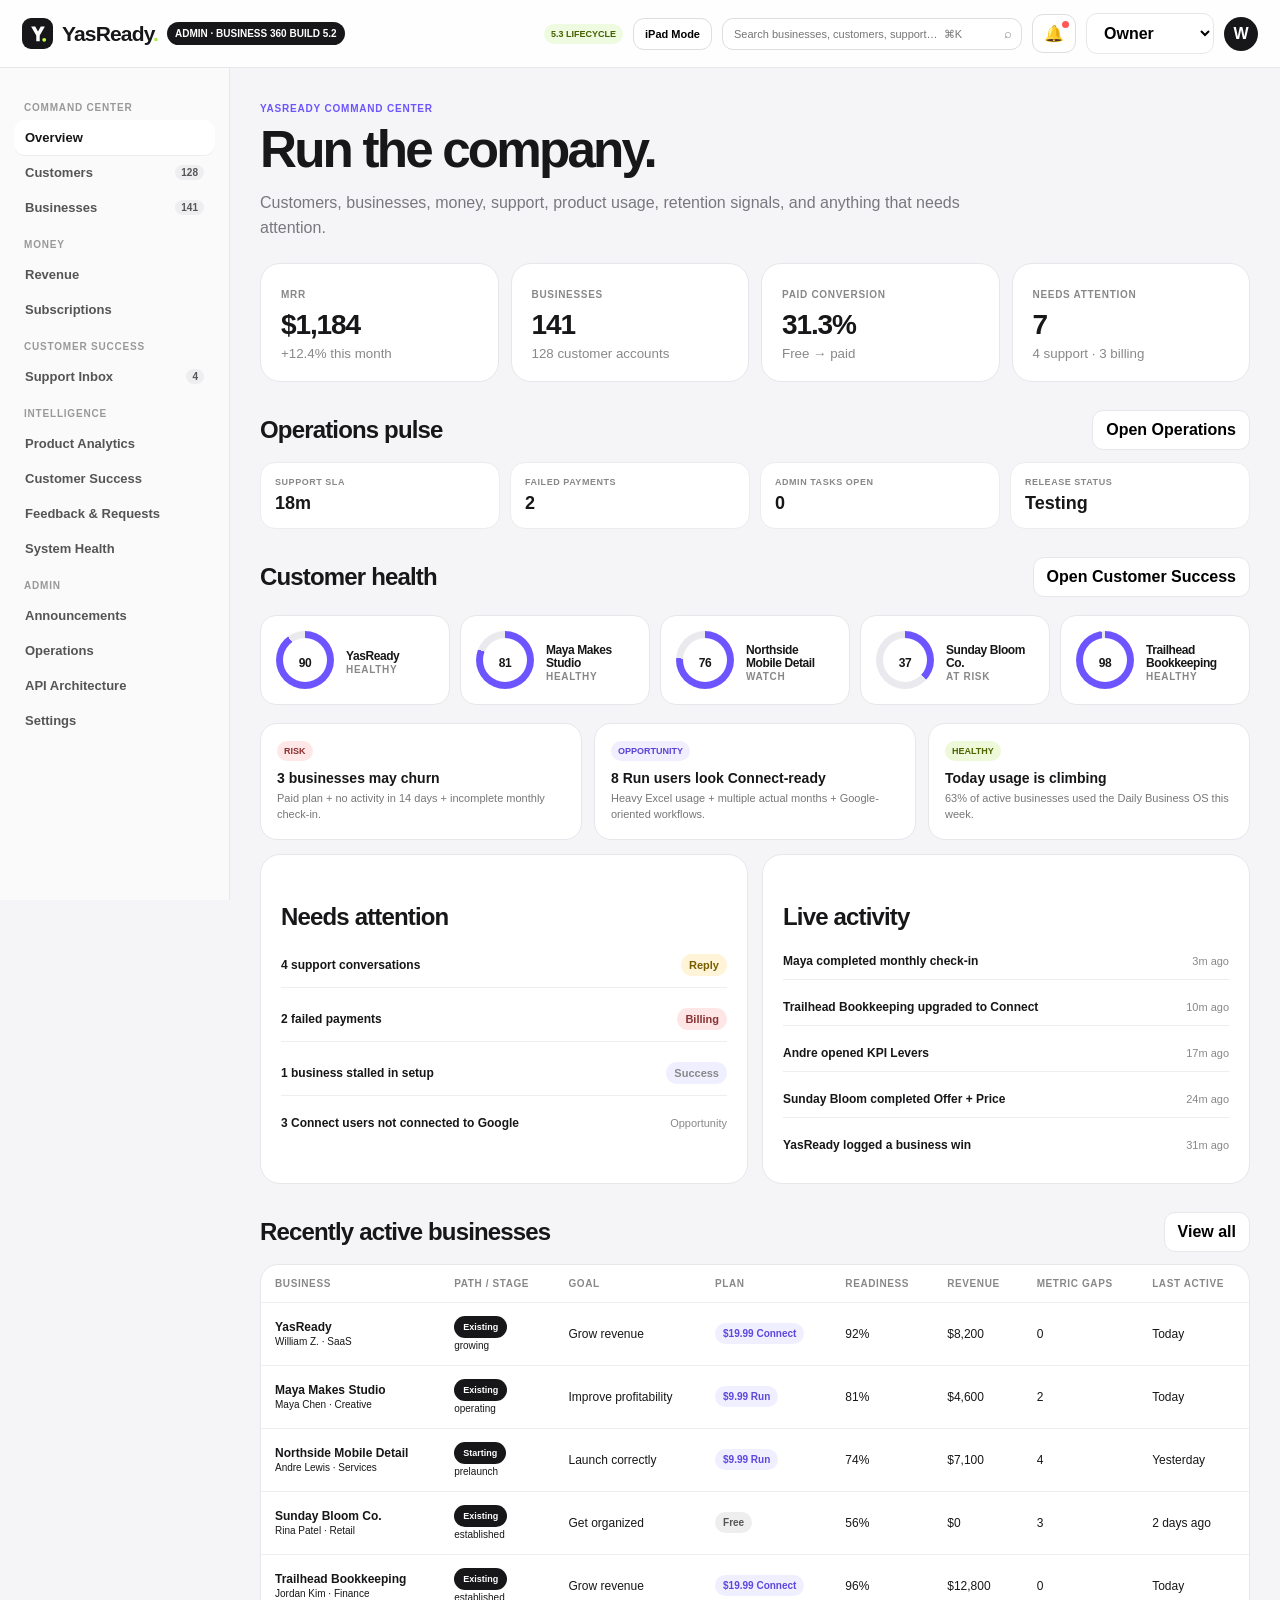
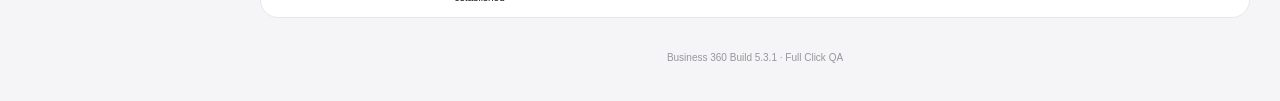
==== index.html @ f8bd7309 "Add files via upload" ====
<!doctype html>
<html lang="en">
<head>
<meta charset="utf-8"><meta name="viewport" content="width=device-width,initial-scale=1">
<title>YasReady Admin — Business 360</title>
<link rel="icon" href="data:image/svg+xml,%3Csvg xmlns='http://www.w3.org/2000/svg' viewBox='0 0 64 64'%3E%3Crect width='64' height='64' rx='18' fill='%23171719'/%3E%3Cpath d='M16 15h9l7 12 7-12h9L36 35v14h-8V35z' fill='white'/%3E%3Ccircle cx='49' cy='48' r='5' fill='%23C6FF4A'/%3E%3C/svg%3E">
<style>
:root{--bg:#f5f5f7;--card:#fff;--ink:#171719;--muted:#77777f;--line:#e7e7eb;--accent:#6c55ff;--lime:#dfff7d;--good:#eaf8d7;--warn:#fff4d7;--bad:#ffe6e6}
*{box-sizing:border-box}body{margin:0;font-family:Inter,-apple-system,BlinkMacSystemFont,"SF Pro Display","Segoe UI",sans-serif;background:var(--bg);color:var(--ink)}
button,input,select,textarea{font:inherit}.hidden{display:none!important}.app{min-height:100vh}.top{height:68px;background:rgba(255,255,255,.88);backdrop-filter:blur(18px);border-bottom:1px solid var(--line);display:flex;align-items:center;padding:0 22px;position:sticky;top:0;z-index:20}
.brand{font-weight:900;letter-spacing:-.04em;font-size:21px;display:flex;align-items:center;gap:9px}.brandMark{width:31px;height:31px;border-radius:9px;background:#171719;display:grid;place-items:center;flex:0 0 auto}.brandMark svg{width:22px;height:22px;display:block}.brandWordDot{color:#a9ef38}.adminPill{margin-left:9px;font-size:10px;font-weight:900;background:#171719;color:white;padding:6px 8px;border-radius:999px}.topRight{margin-left:auto;display:flex;align-items:center;gap:10px}.avatar{width:34px;height:34px;border-radius:50%;background:#171719;color:#fff;display:grid;place-items:center;font-weight:900}
.layout{display:grid;grid-template-columns:230px minmax(0,1fr)}aside{padding:20px 14px;border-right:1px solid var(--line);min-height:calc(100vh - 68px);background:#fafafa;position:sticky;top:68px;height:calc(100vh - 68px)}
.navTitle{font-size:10px;text-transform:uppercase;letter-spacing:.08em;color:#999;font-weight:850;margin:14px 10px 7px}.nav button{width:100%;border:0;background:transparent;text-align:left;padding:10px 11px;border-radius:11px;color:#555;cursor:pointer;font-weight:700;font-size:13px}.nav button:hover,.nav button.active{background:#fff;color:#171719;box-shadow:0 1px 0 rgba(0,0,0,.05)}.nav .count{float:right;background:#eeeef1;padding:2px 6px;border-radius:999px;font-size:10px}
main{padding:30px;max-width:1500px;width:100%;margin:auto}.eyebrow{font-size:10px;text-transform:uppercase;letter-spacing:.08em;font-weight:900;color:var(--accent)}h1{font-size:clamp(34px,4vw,54px);letter-spacing:-.055em;line-height:1;margin:8px 0 10px}h2{letter-spacing:-.035em}.sub{color:var(--muted);max-width:760px;line-height:1.55}
.grid4{display:grid;grid-template-columns:repeat(4,1fr);gap:12px;margin:22px 0}.metric,.card{background:var(--card);border:1px solid var(--line);border-radius:20px;padding:20px}.metric span{font-size:10px;text-transform:uppercase;letter-spacing:.07em;color:#888;font-weight:850}.metric strong{display:block;font-size:28px;margin-top:7px;letter-spacing:-.04em}.metric small{display:block;color:#888;margin-top:5px}
.grid2{display:grid;grid-template-columns:1fr 1fr;gap:14px}.grid3{display:grid;grid-template-columns:repeat(3,1fr);gap:14px}.sectionHead{display:flex;justify-content:space-between;align-items:center;gap:12px;margin:28px 0 12px}.sectionHead h2{margin:0}.btn{border:0;border-radius:11px;padding:10px 13px;font-weight:800;cursor:pointer}.primary{background:#171719;color:#fff}.secondary{background:#fff;border:1px solid var(--line)}.ghost{background:transparent;color:var(--accent)}
.tableWrap{overflow:auto;background:#fff;border:1px solid var(--line);border-radius:18px}.table{width:100%;border-collapse:collapse;min-width:780px}.table th,.table td{text-align:left;padding:13px 14px;border-bottom:1px solid #eee;font-size:12px}.table th{font-size:10px;text-transform:uppercase;letter-spacing:.06em;color:#888}.table tr:last-child td{border-bottom:0}.clickrow{cursor:pointer}.clickrow:hover{background:#fafafa}.pill{display:inline-flex;padding:5px 8px;border-radius:999px;font-size:10px;font-weight:850;background:#f0efff;color:#5c48dd}.pill.free{background:#eee;color:#555}.pill.good{background:var(--good);color:#4c6200}.pill.warn{background:var(--warn);color:#755d00}.pill.bad{background:var(--bad);color:#8a3131}
.search{display:flex;gap:8px}.search input,.field input,.field select,.field textarea{width:100%;border:1px solid #dddde2;border-radius:11px;padding:10px 11px;background:#fff}.search input{min-width:240px}
.progress{height:8px;background:#ededf0;border-radius:999px;overflow:hidden}.progress i{display:block;height:100%;background:#171719;border-radius:999px}.list{display:grid;gap:9px}.row{display:flex;justify-content:space-between;align-items:center;gap:14px;padding:11px 0;border-bottom:1px solid #eee}.row:last-child{border:0}.row strong{font-size:12px}.row span{font-size:11px;color:#888}
.inbox{display:grid;grid-template-columns:330px 1fr;background:#fff;border:1px solid var(--line);border-radius:20px;overflow:hidden;min-height:620px}.threads{border-right:1px solid var(--line);overflow:auto}.thread{padding:15px;border-bottom:1px solid #eee;cursor:pointer}.thread:hover,.thread.active{background:#f8f7ff}.thread strong{display:block;font-size:12px}.thread p{font-size:11px;color:#777;margin:5px 0}.thread small{color:#999}.chat{display:grid;grid-template-rows:auto 1fr auto}.chatHead{padding:16px;border-bottom:1px solid var(--line)}.messages{padding:20px;display:flex;flex-direction:column;gap:10px;overflow:auto}.bubble{max-width:75%;padding:11px 13px;border-radius:15px;background:#f0f0f2;font-size:12px;line-height:1.45}.bubble.admin{margin-left:auto;background:#171719;color:#fff}.composer{padding:14px;border-top:1px solid var(--line);display:grid;grid-template-columns:1fr auto;gap:8px}.composer textarea{resize:none;border:1px solid #ddd;border-radius:12px;padding:11px;min-height:54px}
.hero360{background:linear-gradient(145deg,#171719,#272532 65%,#38305d);color:#fff;border-radius:26px;padding:28px}.hero360 .sub{color:#bbb}.heroTop{display:flex;justify-content:space-between;gap:20px}.tabs{display:flex;gap:7px;flex-wrap:wrap;margin:18px 0}.tabs button{border:1px solid var(--line);background:#fff;padding:9px 11px;border-radius:999px;font-weight:800;font-size:11px;cursor:pointer}.tabs button.active{background:#171719;color:#fff;border-color:#171719}.note textarea{width:100%;min-height:100px;border:1px solid #ddd;border-radius:12px;padding:11px;resize:vertical}
.bar{display:grid;grid-template-columns:140px 1fr 50px;gap:10px;align-items:center;margin:10px 0}.bar label{font-size:11px;color:#666}.bar .track{height:9px;background:#eee;border-radius:999px;overflow:hidden}.bar .track i{display:block;height:100%;background:#171719}
.notice{background:#fffbea;border:1px solid #eee0aa;border-radius:14px;padding:13px;font-size:12px;color:#715e1e;line-height:1.5}
.mobileMenu{display:none}
@media(max-width:1050px){.grid4{grid-template-columns:1fr 1fr}.grid3{grid-template-columns:1fr 1fr}.layout{grid-template-columns:190px 1fr}.inbox{grid-template-columns:280px 1fr}}
@media(max-width:760px){.layout{display:block}aside{display:none}.mobileMenu{display:block}.grid4,.grid3,.grid2{grid-template-columns:1fr}main{padding:20px}.inbox{grid-template-columns:1fr}.threads{border-right:0;max-height:260px}.search input{min-width:0}.heroTop{display:block}.top .adminPill{display:none}}

/* === BUSINESS 360 BUILD 2 === */
.kpiStrip{display:grid;grid-template-columns:repeat(5,1fr);gap:10px;margin:18px 0}.kpiMini{background:#fff;border:1px solid var(--line);border-radius:16px;padding:15px}.kpiMini span{display:block;font-size:9px;text-transform:uppercase;letter-spacing:.07em;color:#8a8a90;font-weight:850}.kpiMini strong{display:block;font-size:20px;margin-top:6px;letter-spacing:-.035em}
.signalGrid{display:grid;grid-template-columns:repeat(3,1fr);gap:12px}.signal{border:1px solid var(--line);background:#fff;border-radius:17px;padding:16px}.signal .signalTag{display:inline-flex;font-size:9px;font-weight:900;padding:5px 7px;border-radius:999px}.signalTag.risk{background:#ffe7e7;color:#8b2f2f}.signalTag.good{background:#edf9d9;color:#4f6300}.signalTag.opp{background:#f1efff;color:#5943d7}.signal h3{font-size:14px;margin:9px 0 5px}.signal p{font-size:11px;color:#777;line-height:1.45;margin:0}
.drawerBack{position:fixed;inset:0;background:rgba(0,0,0,.35);z-index:60;display:flex;justify-content:flex-end}.drawer{width:min(620px,100%);height:100%;background:#f7f7f9;overflow:auto;padding:24px;box-shadow:-30px 0 80px rgba(0,0,0,.18)}.drawerTop{display:flex;justify-content:space-between;gap:14px;align-items:center}.drawerClose{border:0;background:#e9e9ed;border-radius:50%;width:36px;height:36px;font-size:18px}
.formGrid{display:grid;grid-template-columns:1fr 1fr;gap:11px}.field label{display:block;font-size:10px;text-transform:uppercase;letter-spacing:.06em;color:#85858b;font-weight:850;margin-bottom:6px}.field textarea{min-height:90px;resize:vertical}
.tagRow{display:flex;gap:7px;flex-wrap:wrap}.tag{border:1px solid #dddde2;background:#fff;border-radius:999px;padding:7px 9px;font-size:10px;font-weight:800}.tag.on{background:#171719;color:#fff;border-color:#171719}
.adminTasks{display:grid;gap:9px}.adminTask{display:grid;grid-template-columns:30px 1fr auto;gap:10px;align-items:center;border:1px solid #ededf0;border-radius:13px;padding:12px}.adminTask.done{opacity:.55}.adminTask button{width:28px;height:28px;border-radius:8px;border:1px solid #ddd;background:#fff}.adminTask.done strong{text-decoration:line-through}.adminTask small{color:#888}
.auditList{display:grid;gap:8px}.auditItem{display:grid;grid-template-columns:110px 1fr auto;gap:10px;align-items:start;border-bottom:1px solid #eee;padding:10px 0}.auditItem:last-child{border:0}.auditItem time,.auditItem span{font-size:10px;color:#888}.auditItem strong{font-size:11px}.auditActor{font-weight:850;color:#555!important}
.flagGrid{display:grid;grid-template-columns:repeat(2,1fr);gap:10px}.flagCard{border:1px solid #ededf0;border-radius:14px;padding:14px}.flagCard strong{font-size:12px;display:block}.flagCard span{font-size:10px;color:#888;display:block;margin-top:4px}.switch{margin-top:10px;display:flex;gap:7px}.switch button{border:1px solid #ddd;background:#fff;border-radius:999px;padding:6px 9px;font-size:10px;font-weight:850}.switch button.on{background:#171719;color:#fff}
.cohort{display:grid;grid-template-columns:120px repeat(6,1fr);gap:4px;align-items:stretch}.cohort>div{padding:9px;background:#fff;border:1px solid #eee;font-size:10px}.cohort .head{font-weight:850;background:#f1f1f3}.heat1{background:#f2f0ff!important}.heat2{background:#dfd9ff!important}.heat3{background:#bfb3ff!important}.heat4{background:#8f7cff!important;color:#fff}
.toolbar{display:flex;gap:8px;flex-wrap:wrap;align-items:center}.toolbar select,.toolbar input{border:1px solid #dddde2;background:#fff;border-radius:11px;padding:9px 10px;font-size:11px}.toolbar input{min-width:220px}
.timeline{display:grid;gap:9px}.timelineItem{display:grid;grid-template-columns:88px 1fr;gap:12px}.timelineItem time{font-size:10px;color:#999}.timelineItem strong{font-size:11px}.timelineItem span{display:block;font-size:10px;color:#888;margin-top:3px}
.roleGrid{display:grid;grid-template-columns:repeat(4,1fr);gap:10px}.roleCard{border:1px solid #ececef;border-radius:14px;padding:13px}.roleCard strong{font-size:12px}.roleCard ul{font-size:10px;color:#777;padding-left:16px;line-height:1.6}
@media(max-width:1000px){.kpiStrip{grid-template-columns:repeat(2,1fr)}.signalGrid,.roleGrid{grid-template-columns:1fr 1fr}.cohort{grid-template-columns:100px repeat(3,1fr)}.cohort .hideC{display:none}}
@media(max-width:650px){.kpiStrip,.signalGrid,.flagGrid,.roleGrid,.formGrid{grid-template-columns:1fr}.toolbar input{min-width:0;width:100%}.drawer{padding:18px}}


/* === BUSINESS 360 BUILD 3 === */
.healthScore{display:flex;align-items:center;gap:12px}.healthCircle{width:54px;height:54px;border-radius:50%;display:grid;place-items:center;background:conic-gradient(#6c55ff var(--deg),#ececf0 0);position:relative}.healthCircle:after{content:"";position:absolute;inset:6px;background:#fff;border-radius:50%}.healthCircle strong{position:relative;z-index:1;font-size:12px}.healthCopy strong{display:block;font-size:12px}.healthCopy span{font-size:10px;color:#888}
.lifecycle{display:grid;grid-template-columns:repeat(5,1fr);gap:8px}.stage{background:#fff;border:1px solid #ececef;border-radius:14px;padding:13px}.stage span{display:block;font-size:9px;text-transform:uppercase;letter-spacing:.06em;color:#888;font-weight:850}.stage strong{display:block;font-size:19px;margin-top:6px}.stage small{color:#888}
.slaGrid{display:grid;grid-template-columns:repeat(4,1fr);gap:10px}.sla{border:1px solid #ededf0;border-radius:14px;padding:14px;background:#fff}.sla span{display:block;font-size:9px;text-transform:uppercase;letter-spacing:.06em;color:#888;font-weight:850}.sla strong{display:block;font-size:20px;margin-top:6px}
.requestGrid{display:grid;grid-template-columns:repeat(3,1fr);gap:10px}.request{border:1px solid #ededf0;border-radius:15px;padding:14px;background:#fff}.request h3{font-size:13px;margin:7px 0}.request p{font-size:10px;color:#777;line-height:1.45}.votes{display:inline-flex;padding:5px 7px;border-radius:999px;background:#f1efff;color:#5c49db;font-size:9px;font-weight:900}
.announceCard{border:1px solid #ededf0;border-radius:15px;padding:14px}.announceCard strong{display:block;font-size:12px}.announceCard span{font-size:10px;color:#888}.announceCard textarea{width:100%;min-height:80px;border:1px solid #ddd;border-radius:11px;padding:10px;margin-top:9px;resize:vertical}
.apiGrid{display:grid;grid-template-columns:repeat(2,1fr);gap:12px}.apiCard{background:#171719;color:#fff;border-radius:17px;padding:16px}.apiCard span{display:block;font-size:9px;color:#b7b7bd;text-transform:uppercase;letter-spacing:.07em;font-weight:850}.apiCard strong{display:block;font-size:15px;margin:6px 0}.apiCard code{font-size:10px;color:#dfff7d;word-break:break-all}
.dunningList{display:grid;gap:9px}.dunningRow{display:grid;grid-template-columns:1fr auto auto;gap:10px;align-items:center;border:1px solid #ededf0;border-radius:13px;padding:12px}.dunningRow strong{display:block;font-size:11px}.dunningRow span{display:block;font-size:10px;color:#888}.attempt{font-size:9px;font-weight:900;padding:5px 7px;border-radius:999px;background:#fff0d2;color:#765d00}
.teamGrid{display:grid;grid-template-columns:repeat(4,1fr);gap:10px}.teamCard{border:1px solid #ececef;border-radius:14px;padding:14px;background:#fff}.teamCard strong{display:block;font-size:12px}.teamCard span{display:block;font-size:10px;color:#888;margin-top:3px}
.savedViewBar{display:flex;gap:7px;flex-wrap:wrap;margin:12px 0}.savedViewBar button{border:1px solid #dddde2;background:#fff;border-radius:999px;padding:7px 9px;font-size:10px;font-weight:850}.savedViewBar button.active{background:#171719;color:#fff}
.feedbackRow{display:grid;grid-template-columns:1fr 100px 110px;gap:10px;align-items:center;padding:11px 0;border-bottom:1px solid #eee}.feedbackRow:last-child{border:0}.feedbackRow strong{font-size:11px}.feedbackRow span{font-size:10px;color:#888}
@media(max-width:1000px){.lifecycle,.slaGrid,.teamGrid{grid-template-columns:repeat(2,1fr)}.requestGrid,.apiGrid{grid-template-columns:1fr}}
@media(max-width:650px){.lifecycle,.slaGrid,.teamGrid{grid-template-columns:1fr}.feedbackRow,.dunningRow{grid-template-columns:1fr}.requestGrid{grid-template-columns:1fr}}


/* === BUSINESS 360 BUILD 4 === */
/* Fix health score circles: fixed square sizing + no shrink + true circular ring */
.healthScore{display:grid;grid-template-columns:58px minmax(0,1fr);gap:12px;align-items:center;min-width:0}
.healthCircle{
  --score:50;
  width:58px!important;height:58px!important;min-width:58px!important;min-height:58px!important;
  aspect-ratio:1/1!important;flex:0 0 58px!important;border-radius:50%!important;
  display:grid!important;place-items:center!important;position:relative!important;overflow:hidden!important;
  background:conic-gradient(#6c55ff calc(var(--score)*1%),#e9e9ee 0)!important;
}
.healthCircle:after{content:"";position:absolute!important;inset:7px!important;background:#fff!important;border-radius:50%!important}
.healthCircle strong{position:relative!important;z-index:2!important;font-size:12px!important;line-height:1!important;white-space:nowrap!important}
.healthCopy{min-width:0}.healthCopy strong{overflow:hidden;text-overflow:ellipsis;white-space:normal;line-height:1.15}
.kpiStrip{align-items:stretch}.kpiMini{min-width:0;overflow:hidden}

/* Build 4 */
.globalSearch{position:relative;min-width:300px}.globalSearch input{width:100%;border:1px solid #dddde2;background:#fff;border-radius:11px;padding:9px 34px 9px 11px;font-size:11px}.searchIcon{position:absolute;right:10px;top:8px;color:#888;font-size:13px}
.commandBackdrop{position:fixed;inset:0;background:rgba(0,0,0,.36);z-index:100;display:grid;place-items:start center;padding-top:10vh}.commandBox{width:min(680px,calc(100% - 30px));background:#fff;border-radius:20px;box-shadow:0 30px 90px rgba(0,0,0,.25);overflow:hidden}.commandBox input{width:100%;border:0;border-bottom:1px solid #eee;padding:17px 18px;font-size:16px;outline:none}.commandResults{max-height:420px;overflow:auto;padding:8px}.commandItem{display:grid;grid-template-columns:34px 1fr auto;gap:11px;align-items:center;padding:11px;border-radius:12px;cursor:pointer}.commandItem:hover,.commandItem.active{background:#f5f4ff}.commandIcon{width:30px;height:30px;border-radius:9px;background:#f0efff;display:grid;place-items:center}.commandItem strong{display:block;font-size:12px}.commandItem span{display:block;color:#888;font-size:10px;margin-top:2px}.kbd{font-size:9px;border:1px solid #ddd;border-bottom-width:2px;border-radius:6px;padding:3px 5px;color:#777;background:#fafafa}
.notifyBtn{position:relative;border:1px solid #dddde2;background:#fff;border-radius:11px;padding:9px 11px;cursor:pointer}.notifyDot{position:absolute;width:7px;height:7px;background:#ff5757;border-radius:50%;right:6px;top:6px}.notifyPanel{position:fixed;right:18px;top:76px;width:min(390px,calc(100% - 36px));background:#fff;border:1px solid var(--line);border-radius:18px;box-shadow:0 24px 70px rgba(0,0,0,.18);z-index:80;padding:14px}.notifyPanel h3{margin:4px 0 10px}.noticeItem{display:grid;grid-template-columns:30px 1fr;gap:10px;padding:10px;border-radius:11px}.noticeItem:hover{background:#fafafa}.noticeItem strong{font-size:11px;display:block}.noticeItem span{font-size:10px;color:#888;display:block;margin-top:3px}
.bulkBar{display:flex;gap:8px;align-items:center;flex-wrap:wrap;background:#171719;color:#fff;border-radius:14px;padding:10px 12px;margin:10px 0}.bulkBar select,.bulkBar button{border:0;border-radius:9px;padding:7px 9px;font-size:10px}.bulkBar button{background:#fff;font-weight:850}.bulkBar span{font-size:10px;color:#bbb}
.segmentCard{background:#fff;border:1px solid #ececef;border-radius:15px;padding:14px}.segmentCard strong{display:block;font-size:13px}.segmentCard span{font-size:10px;color:#888}.segmentCard button{margin-top:9px}
.opsGrid{display:grid;grid-template-columns:repeat(4,1fr);gap:10px}.opsCard{background:#fff;border:1px solid #ececef;border-radius:15px;padding:14px}.opsCard span{display:block;font-size:9px;text-transform:uppercase;letter-spacing:.06em;color:#888;font-weight:850}.opsCard strong{display:block;font-size:18px;margin-top:6px}
.releaseCard{border:1px solid #ececef;border-radius:15px;padding:15px;background:#fff}.releaseCard strong{display:block;font-size:12px}.releaseCard p{font-size:10px;color:#777;line-height:1.45}.releaseActions{display:flex;gap:7px;flex-wrap:wrap;margin-top:10px}
.macroGrid{display:grid;grid-template-columns:repeat(2,1fr);gap:10px}.macro{border:1px solid #ececef;border-radius:14px;padding:13px}.macro strong{font-size:11px}.macro p{font-size:10px;color:#777}.macro button{margin-top:6px}
@media(max-width:1000px){.opsGrid{grid-template-columns:repeat(2,1fr)}.globalSearch{min-width:200px}}
@media(max-width:760px){.globalSearch{display:none}.opsGrid,.macroGrid{grid-template-columns:1fr}.healthScore{grid-template-columns:58px 1fr}}


/* === BUSINESS 360 BUILD 5 — API READY ARCHITECTURE === */
.statePanel{background:#fff;border:1px solid var(--line);border-radius:18px;padding:22px;margin:14px 0}.statePanel h3{margin:5px 0 8px}.statePanel p{color:#777;font-size:12px;line-height:1.5}.stateActions{display:flex;gap:8px;flex-wrap:wrap;margin-top:12px}
.skeleton{position:relative;overflow:hidden;background:#ececf0;border-radius:10px;height:14px}.skeleton:after{content:"";position:absolute;inset:0;transform:translateX(-100%);background:linear-gradient(90deg,transparent,rgba(255,255,255,.7),transparent);animation:shimmer 1.2s infinite}@keyframes shimmer{100%{transform:translateX(100%)}}
.contractGrid{display:grid;grid-template-columns:280px minmax(0,1fr);gap:14px}.contractNav{background:#fff;border:1px solid var(--line);border-radius:18px;padding:10px;height:max-content}.contractNav button{width:100%;text-align:left;border:0;background:transparent;border-radius:10px;padding:10px;font-size:11px;font-weight:800;cursor:pointer}.contractNav button.active,.contractNav button:hover{background:#f3f1ff}.jsonPanel{background:#111216;color:#d7d7dc;border-radius:18px;padding:18px;overflow:auto;min-height:480px}.jsonPanel pre{margin:0;font-size:11px;line-height:1.55;white-space:pre-wrap;word-break:break-word}.jsonKey{color:#b8aaff}.jsonStr{color:#dfff7d}.jsonNum{color:#ffd47b}.jsonBool{color:#7ddfff}
.apiMap{display:grid;grid-template-columns:repeat(3,1fr);gap:10px}.apiMapCard{border:1px solid #ececef;background:#fff;border-radius:15px;padding:14px}.apiMapCard span{display:block;font-size:9px;text-transform:uppercase;letter-spacing:.07em;color:#888;font-weight:850}.apiMapCard strong{display:block;font-size:12px;margin:6px 0}.apiMapCard code{font-size:10px;color:#5b48d9}
.permissionMatrix{overflow:auto}.permissionMatrix table{width:100%;border-collapse:collapse;min-width:720px}.permissionMatrix th,.permissionMatrix td{border-bottom:1px solid #eee;padding:10px;text-align:center;font-size:10px}.permissionMatrix th:first-child,.permissionMatrix td:first-child{text-align:left}.permYes{color:#4b6500;font-weight:900}.permNo{color:#aaa}.permLimited{color:#7a5f00;font-weight:850}
.modeBar{display:flex;gap:7px;flex-wrap:wrap;margin:12px 0}.modeBar button{border:1px solid #ddd;background:#fff;border-radius:999px;padding:7px 9px;font-size:10px;font-weight:850}.modeBar button.active{background:#171719;color:#fff}
.offlineBanner{background:#fff2d8;border:1px solid #efd89e;color:#6f5512;padding:10px 14px;font-size:11px;font-weight:800;display:none}.offlineBanner.show{display:block}
.apiBadge{display:inline-flex;padding:5px 7px;border-radius:999px;background:#f1efff;color:#5d49dc;font-size:9px;font-weight:900}
.roleLock{opacity:.45;pointer-events:none;filter:grayscale(.2)}
.mutationNote{font-size:10px;color:#888;margin-top:7px}
@media(max-width:900px){.contractGrid{grid-template-columns:1fr}.apiMap{grid-template-columns:1fr 1fr}}
@media(max-width:620px){.apiMap{grid-template-columns:1fr}}


/* === BUSINESS 360 BUILD 5.1 — BROWSER / IPAD COMMAND CENTER === */
.modeToggle{border:1px solid #dddde2;background:#fff;border-radius:11px;padding:9px 11px;font-size:11px;font-weight:850;cursor:pointer;white-space:nowrap}
.modeToggle.active{background:#171719;color:#fff;border-color:#171719}
.ipadHint{display:none}

/* General touch-safe behavior */
body.ipadMode button,body.ipadMode select,body.ipadMode input,body.ipadMode textarea{touch-action:manipulation}
body.ipadMode button{min-height:44px}
body.ipadMode .btn{padding:12px 14px}
body.ipadMode .top{height:74px;padding:0 18px}
body.ipadMode .layout{grid-template-columns:190px minmax(0,1fr)}
body.ipadMode aside{top:74px;height:calc(100vh - 74px);padding-top:14px}
body.ipadMode main{padding:22px 24px;max-width:none}
body.ipadMode .nav button{padding:13px 12px;font-size:13px}
body.ipadMode .metric,body.ipadMode .card{border-radius:18px;padding:18px}
body.ipadMode .grid4{grid-template-columns:repeat(2,1fr)}
body.ipadMode .grid3{grid-template-columns:repeat(2,1fr)}
body.ipadMode .kpiStrip{grid-template-columns:repeat(2,1fr)}
body.ipadMode .healthCircle{width:62px!important;height:62px!important;min-width:62px!important;min-height:62px!important}
body.ipadMode .healthScore{grid-template-columns:62px minmax(0,1fr)}
body.ipadMode .toolbar{gap:10px}
body.ipadMode .toolbar input,body.ipadMode .toolbar select{min-height:44px;font-size:13px}
body.ipadMode .search input{min-height:44px}
body.ipadMode .savedViewBar button{padding:10px 12px;min-height:44px}
body.ipadMode .tabs button{padding:11px 13px;min-height:44px}
body.ipadMode .row{padding:14px 0}
body.ipadMode .table th,body.ipadMode .table td{padding:15px 14px;font-size:13px}
body.ipadMode .pill{padding:7px 9px}
body.ipadMode .commandItem{padding:14px}
body.ipadMode .globalSearch{display:none}
body.ipadMode .ipadHint{display:inline-flex;padding:6px 8px;background:#f1efff;color:#5d49dc;border-radius:999px;font-size:9px;font-weight:900}

/* iPad Support Command Desk */
body.ipadMode .inbox{
  display:grid;
  grid-template-columns:260px minmax(0,1fr) 290px;
  min-height:calc(100vh - 180px);
}
body.ipadMode .threads{border-right:1px solid var(--line);max-height:none}
body.ipadMode .thread{padding:16px}
body.ipadMode .chat{min-width:0}
body.ipadMode .messages{padding:18px}
body.ipadMode .bubble{max-width:82%;font-size:13px;padding:12px 14px}
body.ipadMode .composer{grid-template-columns:minmax(0,1fr) auto;padding:12px;position:sticky;bottom:0;background:#fff}
body.ipadMode .composer textarea{font-size:16px;min-height:58px}
body.ipadMode .supportContextPane{display:block!important;border-left:1px solid var(--line);background:#fafafa;padding:16px;overflow:auto}
.supportContextPane{display:none}
.contextMini{background:#fff;border:1px solid #e8e8ec;border-radius:14px;padding:13px;margin-bottom:10px}
.contextMini span{display:block;font-size:9px;color:#888;text-transform:uppercase;letter-spacing:.06em;font-weight:850}
.contextMini strong{display:block;font-size:15px;margin-top:5px}

/* iPad top action dock */
.ipadDock{display:none}
body.ipadMode .ipadDock{
  display:flex;
  position:sticky;
  top:74px;
  z-index:15;
  gap:8px;
  padding:10px 18px;
  margin:-22px -24px 18px;
  background:rgba(245,245,247,.94);
  backdrop-filter:blur(18px);
  border-bottom:1px solid #e3e3e7;
  overflow:auto;
}
body.ipadMode .ipadDock button{
  white-space:nowrap;border:1px solid #ddd;background:#fff;border-radius:999px;padding:10px 12px;font-size:11px;font-weight:850
}
body.ipadMode .ipadDock button.attn{background:#171719;color:#fff;border-color:#171719}

/* Portrait iPad */
@media (max-width:900px){
  body.ipadMode .layout{grid-template-columns:1fr}
  body.ipadMode aside{display:none}
  body.ipadMode main{padding:18px}
  body.ipadMode .ipadDock{top:74px;margin:-18px -18px 16px;padding-left:14px;padding-right:14px}
  body.ipadMode .inbox{grid-template-columns:220px minmax(0,1fr)}
  body.ipadMode .supportContextPane{display:none!important}
  body.ipadMode .grid4,body.ipadMode .grid3,body.ipadMode .kpiStrip{grid-template-columns:1fr 1fr}
}
@media (max-width:650px){
  body.ipadMode .grid4,body.ipadMode .grid3,body.ipadMode .kpiStrip{grid-template-columns:1fr}
  body.ipadMode .inbox{grid-template-columns:1fr}
  body.ipadMode .threads{max-height:260px;border-right:0;border-bottom:1px solid var(--line)}
}

/* Prevent hover-only affordance dependence in iPad mode */
body.ipadMode .clickrow{cursor:pointer}
body.ipadMode .clickrow:active,body.ipadMode .thread:active,body.ipadMode .commandItem:active{background:#f2f0ff}


/* === BUSINESS 360 BUILD 5.2 — PRE-CLOUDFLARE QA HARDENING === */
:root{--safe-bottom:env(safe-area-inset-bottom,0px);--safe-top:env(safe-area-inset-top,0px)}
body{min-width:320px}
button,input,select,textarea{max-width:100%}
button:focus-visible,input:focus-visible,select:focus-visible,textarea:focus-visible{outline:3px solid rgba(108,85,255,.28);outline-offset:2px}
.tableWrap{-webkit-overflow-scrolling:touch}
.card,.metric,.statePanel,.apiMapCard,.releaseCard,.macro,.request,.teamCard,.flagCard{min-width:0}
.metric strong,.kpiMini strong,.opsCard strong,.sub,td,th,.row span,.row strong{overflow-wrap:anywhere}
.qaFooter{margin:34px 0 8px;color:#96969c;font-size:10px;text-align:center}
.adminModeBadge{display:inline-flex;padding:5px 7px;border-radius:999px;background:#eefbe0;color:#476000;font-size:9px;font-weight:900}
.roleWarning{background:#fff2db;border:1px solid #ead39c;border-radius:12px;padding:10px 12px;font-size:10px;color:#6f5515;margin-bottom:10px}
.emptyAction{margin-top:12px}
body.ipadMode .composer{padding-bottom:calc(14px + var(--safe-bottom))}
body.ipadMode .ipadDock{padding-bottom:calc(10px + var(--safe-bottom))}
@media(max-width:520px){.top{padding-left:12px;padding-right:12px}.brand{font-size:18px}#roleSelect{max-width:110px}.avatar{display:none}main{padding:14px}.metric strong{font-size:23px}}

</style>
<style id="yr53css">
.lifecycleGrid{display:grid;grid-template-columns:repeat(4,1fr);gap:10px;margin:14px 0}.lifeCard{border:1px solid var(--line);border-radius:16px;padding:14px;background:#fff}.lifeCard span{display:block;font-size:9px;text-transform:uppercase;letter-spacing:.06em;color:var(--muted);font-weight:850}.lifeCard strong{display:block;font-size:18px;margin-top:6px}.coverage{display:flex;gap:7px;flex-wrap:wrap}.coverage span{padding:6px 8px;border-radius:999px;background:#f0f0f2;font-size:9px;font-weight:800}.coverage span.have{background:#e9f8dc}.coverage span.miss{background:#fff0c9}.pathBadge{display:inline-flex;padding:6px 9px;border-radius:999px;background:#171719;color:#fff;font-size:9px;font-weight:850}.stageBadge{display:inline-flex;padding:6px 9px;border-radius:999px;background:#f0f0f2;font-size:9px;font-weight:850}.intelCallout{border-left:4px solid var(--lime);background:#f7f7f8;border-radius:0 15px 15px 0;padding:14px;margin:12px 0}.stageFunnel{display:grid;grid-template-columns:repeat(6,1fr);gap:8px}.stageFunnel div{border:1px solid var(--line);border-radius:14px;padding:12px;text-align:center;background:#fff}.stageFunnel strong{display:block;font-size:19px}.stageFunnel span{font-size:9px;color:var(--muted)}@media(max-width:900px){.lifecycleGrid{grid-template-columns:1fr 1fr}.stageFunnel{grid-template-columns:repeat(3,1fr)}}@media(max-width:600px){.lifecycleGrid,.stageFunnel{grid-template-columns:1fr}}
</style></head>
<body><div class="app">
<div id="offlineBanner" class="offlineBanner">Offline simulation active — AdminAPI is returning local mock data.</div><header class="top"><div class="brand"><span class="brandMark" aria-hidden="true"><svg viewBox="0 0 64 64"><path d="M12 10h12l8 15 8-15h12L37 36v17H27V36z" fill="white"/><circle cx="50" cy="49" r="5.5" fill="#C6FF4A"/></svg></span><span>YasReady<span class="brandWordDot">.</span></span></div><div class="adminPill">ADMIN · BUSINESS 360 BUILD 5.2</div>
<div class="topRight"><span class="adminModeBadge">5.3 LIFECYCLE</span><span class="ipadHint">IPAD COMMAND CENTER</span><button class="modeToggle" id="ipadModeToggle">iPad Mode</button><div class="globalSearch"><input id="globalSearchInput" placeholder="Search businesses, customers, support…  ⌘K"><span class="searchIcon">⌕</span></div><button class="notifyBtn" id="notifyBtn">🔔<span class="notifyDot"></span></button><select id="roleSelect" class="secondary btn"><option>Owner</option><option>Admin</option><option>Support</option><option>Read Only</option></select><div class="avatar">W</div></div></header>
<div id="notifyPanel" class="notifyPanel hidden"></div>
<div id="commandBackdrop" class="commandBackdrop hidden"><div class="commandBox"><input id="commandInput" placeholder="Jump anywhere in YasReady Admin…"><div id="commandResults" class="commandResults"></div></div></div><div class="layout"><aside><div class="nav">
<div class="navTitle">Command Center</div>
<button data-view="overview" class="active">Overview</button><button data-view="customers">Customers <span class="count">128</span></button><button data-view="businesses">Businesses <span class="count">141</span></button>
<div class="navTitle">Money</div><button data-view="revenue">Revenue</button><button data-view="subscriptions">Subscriptions</button>
<div class="navTitle">Customer Success</div><button data-view="support">Support Inbox <span class="count">4</span></button>
<div class="navTitle">Intelligence</div><button data-view="analytics">Product Analytics</button><button data-view="success">Customer Success</button><button data-view="feedback">Feedback & Requests</button><button data-view="health">System Health</button>
<div class="navTitle">Admin</div><button data-view="content">Announcements</button><button data-view="operations">Operations</button><button data-view="architecture">API Architecture</button><button data-view="settings">Settings</button>
</div></aside><main><div id="ipadDock" class="ipadDock"><button class="attn" data-dock="overview">Needs Attention</button><button data-dock="support">Support</button><button data-dock="businesses">Businesses</button><button data-dock="revenue">Revenue</button><button data-dock="success">Customer Success</button><button data-dock="operations">Operations</button></div><div id="content"></div><div class="qaFooter">Business 360 Build 5.3.1 · Full Click QA</div></main></div></div>
<script>
const money=n=>new Intl.NumberFormat("en-US",{style:"currency",currency:"USD",maximumFractionDigits:0}).format(n);
const plans={free:"Free",run:"$9.99 Run",connect:"$19.99 Connect"};
const businesses=[
{id:1,name:"YasReady",owner:"William Z.",email:"william@example.com",plan:"connect",ready:92,revenue:8200,goal:10000,last:"Today",status:"Active",customers:38,offers:3,kpis:9,google:"Connected",support:1,description:"Small-business launch and operating platform.",industry:"SaaS"},
{id:2,name:"Maya Makes Studio",owner:"Maya Chen",email:"maya@example.com",plan:"run",ready:81,revenue:4600,goal:6000,last:"Today",status:"Active",customers:24,offers:5,kpis:7,google:"Not included",support:0,description:"Custom illustration and creative services.",industry:"Creative"},
{id:3,name:"Northside Mobile Detail",owner:"Andre Lewis",email:"andre@example.com",plan:"run",ready:74,revenue:7100,goal:8000,last:"Yesterday",status:"Active",customers:31,offers:4,kpis:6,google:"Not included",support:1,description:"Mobile automotive detailing.",industry:"Services"},
{id:4,name:"Sunday Bloom Co.",owner:"Rina Patel",email:"rina@example.com",plan:"free",ready:56,revenue:0,goal:3500,last:"2 days ago",status:"Active",customers:0,offers:2,kpis:3,google:"Locked",support:1,description:"Local floral arrangements and events.",industry:"Retail"},
{id:5,name:"Trailhead Bookkeeping",owner:"Jordan Kim",email:"jordan@example.com",plan:"connect",ready:96,revenue:12800,goal:12000,last:"Today",status:"Active",customers:19,offers:3,kpis:10,google:"Connected",support:0,description:"Bookkeeping for independent businesses.",industry:"Finance"},
{id:6,name:"Glow Reiki",owner:"Daniel C.",email:"daniel@example.com",plan:"free",ready:68,revenue:1250,goal:3000,last:"5 days ago",status:"Active",customers:8,offers:2,kpis:4,google:"Locked",support:1,description:"Reiki sessions and wellness services.",industry:"Wellness"}
];

const lifecycle53={
1:{entry_path:"existing",stage:"growing",age:"2.0 years",goal:"Grow revenue",known:["Revenue","Expenses","Average sale","Sales volume","Gross margin"],missing:[],checkin:"Aug 2026",intel:"Strong coverage",kpiLevel:"Advanced"},
2:{entry_path:"existing",stage:"operating",age:"4.0 years",goal:"Improve profitability",known:["Revenue","Expenses","Average sale"],missing:["Sales volume","Gross margin"],checkin:"Aug 2026",intel:"Needs cost clarity",kpiLevel:"Learning"},
3:{entry_path:"starting",stage:"prelaunch",age:"Pre-launch",goal:"Launch correctly",known:["Pricing"],missing:["Revenue","Expenses","Sales volume","Gross margin"],checkin:"—",intel:"Startup path",kpiLevel:"Foundational"},
4:{entry_path:"existing",stage:"established",age:"8.0 years",goal:"Get organized",known:["Revenue","Expenses"],missing:["Average sale","Sales volume","Gross margin"],checkin:"Jul 2026",intel:"Needs KPI setup",kpiLevel:"Learning"},
5:{entry_path:"existing",stage:"established",age:"11.0 years",goal:"Grow revenue",known:["Revenue","Expenses","Average sale","Sales volume","Gross margin"],missing:[],checkin:"Aug 2026",intel:"Strong coverage",kpiLevel:"Advanced"}
};
function life53(b){return lifecycle53[b.id]||{entry_path:"existing",stage:"operating",age:"Unknown",goal:"Understand my numbers",known:[],missing:["Core metrics"],checkin:"—",intel:"Needs checkup",kpiLevel:"Starting"}}

const threads=[
{id:1,biz:1,name:"William · YasReady",subject:"Why is my gross margin different?",status:"New",time:"8m",messages:[["customer","My gross margin looks different than the number I expected. Can you tell me what YasReady is using?"],["admin","Absolutely — I can see the pricing and direct-cost inputs attached to this business. I’m checking the calculation with you."]]},
{id:2,biz:3,name:"Andre · Northside Mobile Detail",subject:"Revenue goal question",status:"Waiting on us",time:"31m",messages:[["customer","Should my monthly revenue goal include tips?" ]]},
{id:3,biz:4,name:"Rina · Sunday Bloom Co.",subject:"Where do I add delivery cost?",status:"New",time:"1h",messages:[["customer","I charge delivery sometimes. Is that an expense or part of the offer?"]]},
{id:4,biz:6,name:"Daniel · Glow Reiki",subject:"Can I change my launch date?",status:"Waiting on us",time:"3h",messages:[["customer","I need to move the launch date. Where do I edit it?"]]}
];
const events=["Maya completed monthly check-in","Trailhead Bookkeeping upgraded to Connect","Andre opened KPI Levers","Sunday Bloom completed Offer + Price","YasReady logged a business win"];
let current="overview", selectedBiz=businesses[0], selectedThread=threads[0];

const adminState=JSON.parse(localStorage.getItem("yasready_admin_b360_build2")||'{"notes":{},"tags":{},"tasks":[],"flags":{"googleConnectPreview":true,"founderTierSimulator":true,"supportChat":true,"excelExport":true},"audit":[]}');
function saveAdmin(){localStorage.setItem("yasready_admin_b360_build2",JSON.stringify(adminState))}

/* ============================================================
   BUSINESS 360 BUILD 5 — ADMIN API ABSTRACTION
   UI code should consume AdminAPI rather than caring where data lives.
   Today: local mock adapter. Later: Cloudflare fetch adapter.
   ============================================================ */
const API_MODE_KEY="yasready_admin_api_mode";
let apiMode=localStorage.getItem(API_MODE_KEY)||"mock";
let apiState={latency:120,failNext:false,offline:false};

const AdminAPI={
  async wait(){if(apiState.offline)throw new Error("OFFLINE");await new Promise(r=>setTimeout(r,apiState.latency));if(apiState.failNext){apiState.failNext=false;throw new Error("SIMULATED_API_FAILURE")}},
  async getOverview(){await this.wait();return {mrr:1184,businesses:141,accounts:128,paidConversion:31.3,needsAttention:7}},
  async getBusinesses(){await this.wait();return structuredClone(businesses)},
  async getBusiness360(id){await this.wait();const b=businesses.find(x=>x.id==id);if(!b)throw new Error("NOT_FOUND");return structuredClone(b)},
  async getCustomers(){await this.wait();return structuredClone(businesses)},
  async getRevenue(){await this.wait();return {mrr:1184,arr:14208,arpu:29.60,failed:39.98,transactions:[["Aug 16","Trailhead Bookkeeping","Connect renewal",19.99,"Paid"],["Aug 16","Maya Makes Studio","Run renewal",9.99,"Paid"],["Aug 15","Northside Mobile Detail","Run renewal",9.99,"Paid"],["Aug 15","Glow Reiki","Upgrade attempt",9.99,"Failed"]]}},
  async getSubscriptions(){await this.wait();return {free:88,run:24,connect:16,churn:2.1}},
  async getSupportThreads(){await this.wait();return structuredClone(threads)},
  async sendSupportReply(threadId,text){await this.wait();const t=threads.find(x=>x.id==threadId);if(!t)throw new Error("NOT_FOUND");t.messages.push(["admin",text]);t.status="Waiting on customer";return structuredClone(t)},
  async resolveSupportThread(threadId){await this.wait();const t=threads.find(x=>x.id==threadId);if(!t)throw new Error("NOT_FOUND");t.status="Resolved";return structuredClone(t)},
  async getAnalytics(){await this.wait();return {onboarding:82,monthlyCheckin:47,todayUsage:63,kpiEngagement:71}},
  async getCustomerSuccess(){await this.wait();return {healthy:91,watch:25,atRisk:12,expansionReady:8}},
  async getFeedback(){await this.wait();return structuredClone(adminState.feedback)},
  async getAnnouncements(){await this.wait();return structuredClone(adminState.announcements)},
  async getOperations(){await this.wait();return {tasks:structuredClone(adminState.tasks),releases:structuredClone(adminState.releases),macros:structuredClone(adminState.supportMacros)}},
  async updateAdminNote(businessId,note){await this.wait();adminState.notes[businessId]=note;saveAdmin();return {ok:true}},
  async updateFeatureFlag(key,value){await this.wait();adminState.flags[key]=value;saveAdmin();return {ok:true,key,value}},
  async getFeatureFlags(){await this.wait();return structuredClone(adminState.flags)},
  async getAudit(){await this.wait();return structuredClone(adminState.audit)},
  async getContract(){await this.wait();return buildDataContract()}
};
function setApiMode(mode){if(!["mock","slow","offline"].includes(mode))mode="mock";apiMode=mode;localStorage.setItem(API_MODE_KEY,mode);apiState.offline=mode==="offline";document.getElementById("offlineBanner")?.classList.toggle("show",apiState.offline)}
function simulateNextApiFailure(){apiState.failNext=true}
function renderLoading(title="Loading YasReady Admin…"){content.innerHTML=`<div class="statePanel"><span class="eyebrow">AdminAPI</span><h3>${title}</h3><div style="display:grid;gap:10px;margin-top:16px"><div class="skeleton" style="width:42%"></div><div class="skeleton" style="width:88%"></div><div class="skeleton" style="width:72%"></div><div class="skeleton" style="width:93%"></div></div></div>`}
function renderApiError(err,retryView){const offline=String(err?.message||err).includes("OFFLINE");content.innerHTML=`<div class="statePanel"><span class="eyebrow">${offline?"Offline":"AdminAPI error"}</span><h3>${offline?"YasReady Admin can't reach the data layer.":"Something went wrong loading this admin view."}</h3><p>${offline?"This is the exact kind of state the real Cloudflare-backed admin must handle gracefully.":"The simulated API returned an error. No admin data was destroyed."}</p><div class="stateActions"><button class="btn primary" id="retryApi">Retry</button><button class="btn secondary" data-jump="overview">Back to Overview</button></div></div>`;document.getElementById("retryApi").onclick=()=>navigate(retryView);bindJumps()}
function renderEmpty(title,copy,actionLabel="",actionView="overview"){return `<div class="statePanel"><span class="eyebrow">Nothing here yet</span><h3>${title}</h3><p>${copy}</p>${actionLabel?`<button class="btn secondary emptyAction" data-empty-go="${actionView}">${actionLabel}</button>`:""}</div>`}

adminState.savedViews=adminState.savedViews||["All Businesses","Churn Risk","Connect Ready","Needs Follow-up"];
adminState.announcements=adminState.announcements||[];
adminState.feedback=adminState.feedback||[
{id:"f1",type:"Feature",title:"Google Sheets two-way sync",votes:18,status:"Planned"},
{id:"f2",type:"UX",title:"Simpler monthly check-in labels",votes:11,status:"Reviewing"},
{id:"f3",type:"Feature",title:"Client invoices inside YasReady",votes:9,status:"Backlog"},
{id:"f4",type:"Bug",title:"Clarify CAC when customers = 0",votes:7,status:"Reviewing"}
];

adminState.supportMacros=adminState.supportMacros||[
{id:"m1",name:"Context-first reply",text:"Thanks for reaching out — I’m looking at your YasReady business context now so you don’t have to repeat everything."},
{id:"m2",name:"Pricing clarification",text:"I can see the pricing inputs attached to your business. Let’s walk through exactly what YasReady is using in the calculation."},
{id:"m3",name:"Monthly check-in help",text:"Your monthly check-in feeds the same actuals used by your Financial Model, so we’ll fix it in one place and YasReady will reuse it everywhere."}
];
adminState.releases=adminState.releases||[
{id:"r1",name:"Customer 4.5",channel:"Customer Web",status:"Frozen"},
{id:"r2",name:"Business 360 Build 4",channel:"Admin Web",status:"Testing"},
{id:"r3",name:"iOS Beta",channel:"iOS",status:"Not started"},
{id:"r4",name:"Android Beta",channel:"Android",status:"Not started"}
];
adminState.dunning=adminState.dunning||[
{business:"Glow Reiki",amount:9.99,attempt:1,status:"Retry tomorrow"},
{business:"Studio North",amount:19.99,attempt:2,status:"Card update needed"}
];
function audit(action,detail=""){adminState.audit.unshift({at:new Date().toISOString(),actor:document.getElementById("roleSelect")?.value||"Owner",action,detail});adminState.audit=adminState.audit.slice(0,100);saveAdmin()}
function csvDownload(name,rows){const esc=v=>`"${String(v??"").replace(/"/g,'""')}"`;const csv=rows.map(r=>r.map(esc).join(",")).join("\n");const blob=new Blob([csv],{type:"text/csv"});const a=document.createElement("a");a.href=URL.createObjectURL(blob);a.download=name;a.click();setTimeout(()=>URL.revokeObjectURL(a.href),400)}

const content=document.getElementById("content");
function metric(label,value,small=""){return `<div class="metric"><span>${label}</span><strong>${value}</strong><small>${small}</small></div>`}
function tableBiz(rows=businesses){return `<div class="tableWrap"><table class="table"><thead><tr><th>Business</th><th>Path / stage</th><th>Goal</th><th>Plan</th><th>Readiness</th><th>Revenue</th><th>Metric gaps</th><th>Last active</th></tr></thead><tbody>${rows.map(b=>{const l=life53(b);return `<tr class="clickrow" data-biz="${b.id}"><td><strong>${b.name}</strong><br><small>${b.owner} · ${b.industry}</small></td><td><span class="pathBadge">${l.entry_path==="starting"?"Starting":"Existing"}</span><br><small>${l.stage}</small></td><td>${l.goal}</td><td><span class="pill ${b.plan==="free"?"free":""}">${plans[b.plan]}</span></td><td>${b.ready}%</td><td>${money(b.revenue)}</td><td>${l.missing.length}</td><td>${b.last}</td></tr>`}).join("")}</tbody></table></div>`}
function overview(){content.innerHTML=`<span class="eyebrow">YasReady Command Center</span><h1>Run the company.</h1><p class="sub">Customers, businesses, money, support, product usage, retention signals, and anything that needs attention.</p>
<div class="grid4">${metric("MRR","$1,184","+12.4% this month")}${metric("Businesses","141","128 customer accounts")}${metric("Paid conversion","31.3%","Free → paid")}${metric("Needs attention","7","4 support · 3 billing")}</div>
<div class="sectionHead"><h2>Operations pulse</h2><button class="btn secondary" data-jump="operations">Open Operations</button></div>
<div class="opsGrid"><div class="opsCard"><span>Support SLA</span><strong>18m</strong></div><div class="opsCard"><span>Failed payments</span><strong>2</strong></div><div class="opsCard"><span>Admin tasks open</span><strong>${adminState.tasks.filter(t=>!t.done).length}</strong></div><div class="opsCard"><span>Release status</span><strong>Testing</strong></div></div>
<div class="sectionHead"><h2>Customer health</h2><button class="btn secondary" data-jump="success">Open Customer Success</button></div>
<div class="kpiStrip">
${businesses.slice(0,5).map(b=>{const h=Math.max(20,Math.min(98,Math.round((b.ready*.45)+(Math.min(100,b.revenue/b.goal*100)*.25)+((b.last==="Today"?100:b.last==="Yesterday"?80:50)*.15)+(b.kpis*10*.15))));return `<div class="kpiMini"><div class="healthScore"><div class="healthCircle" style="--score:${h}"><strong>${h}</strong></div><div class="healthCopy"><strong>${b.name}</strong><span>${h>=80?"Healthy":h>=60?"Watch":"At risk"}</span></div></div></div>`}).join("")}
</div>
<div class="signalGrid">
<div class="signal"><span class="signalTag risk">RISK</span><h3>3 businesses may churn</h3><p>Paid plan + no activity in 14 days + incomplete monthly check-in.</p></div>
<div class="signal"><span class="signalTag opp">OPPORTUNITY</span><h3>8 Run users look Connect-ready</h3><p>Heavy Excel usage + multiple actual months + Google-oriented workflows.</p></div>
<div class="signal"><span class="signalTag good">HEALTHY</span><h3>Today usage is climbing</h3><p>63% of active businesses used the Daily Business OS this week.</p></div>
</div>
<div class="grid2" style="margin-top:14px"><section class="card"><div class="sectionHead"><h2>Needs attention</h2></div><div class="list"><div class="row"><strong>4 support conversations</strong><span class="pill warn">Reply</span></div><div class="row"><strong>2 failed payments</strong><span class="pill bad">Billing</span></div><div class="row"><strong>1 business stalled in setup</strong><span class="pill">Success</span></div><div class="row"><strong>3 Connect users not connected to Google</strong><span>Opportunity</span></div></div></section>
<section class="card"><div class="sectionHead"><h2>Live activity</h2></div><div class="list">${events.map((e,i)=>`<div class="row"><strong>${e}</strong><span>${i*7+3}m ago</span></div>`).join("")}</div></section></div>
<div class="sectionHead"><h2>Recently active businesses</h2><button class="btn secondary" data-jump="businesses">View all</button></div>${tableBiz(businesses.slice(0,5))}`;bindRows()}
function businessesView(){content.innerHTML=`<span class="eyebrow">Businesses</span><h1>Every business.</h1><p class="sub">Filter, segment, export, and open Business 360 for the complete customer/business context.</p>
<div class="slaGrid"><div class="sla"><span>First response</span><strong>18m</strong></div><div class="sla"><span>Open threads</span><strong>4</strong></div><div class="sla"><span>Waiting on us</span><strong>3</strong></div><div class="sla"><span>Resolved 7d</span><strong>19</strong></div></div>
<div class="savedViewBar"><button class="active" data-saved="all">All Businesses</button><button data-saved="risk">Churn Risk</button><button data-saved="connect">Connect Ready</button><button data-saved="follow">Needs Follow-up</button></div>
<div class="sectionHead"><div class="toolbar"><input id="bizSearch" placeholder="Search business or owner…"><select id="planFilter"><option value="">All plans</option><option value="free">Free</option><option value="run">Run</option><option value="connect">Connect</option></select><select id="readyFilter"><option value="">All readiness</option><option value="80">80%+</option><option value="60">60%+</option><option value="under60">Under 60%</option></select><select id="pathFilter"><option value="">All paths</option><option value="starting">Starting</option><option value="existing">Existing</option></select><select id="stageFilter"><option value="">All stages</option><option>prelaunch</option><option>new</option><option>operating</option><option>growing</option><option>established</option></select></div><button class="btn secondary" id="exportBusinesses" data-requires="export">Export CSV</button></div><div class="bulkBar"><span>Bulk actions (mock)</span><select id="bulkAction"><option>Tag selected</option><option>Assign success owner</option><option>Export selected</option><option>Send announcement</option></select><button id="runBulk">Run action</button></div><div id="bizTable">${tableBiz()}</div>`;
const rerender=()=>{const q=document.getElementById("bizSearch").value.toLowerCase(),pf=document.getElementById("planFilter").value,rf=document.getElementById("readyFilter").value,path=document.getElementById("pathFilter").value,stage=document.getElementById("stageFilter").value;let rows=businesses.filter(b=>(b.name+b.owner+b.email).toLowerCase().includes(q));if(pf)rows=rows.filter(b=>b.plan===pf);if(rf==="80")rows=rows.filter(b=>b.ready>=80);if(rf==="60")rows=rows.filter(b=>b.ready>=60);if(rf==="under60")rows=rows.filter(b=>b.ready<60);if(path)rows=rows.filter(b=>life53(b).entry_path===path);if(stage)rows=rows.filter(b=>life53(b).stage===stage);document.getElementById("bizTable").innerHTML=tableBiz(rows);bindRows()};["bizSearch","planFilter","readyFilter","pathFilter","stageFilter"].forEach(id=>document.getElementById(id).oninput=rerender);document.querySelectorAll("[data-saved]").forEach(v=>v.onclick=()=>{document.querySelectorAll("[data-saved]").forEach(x=>x.classList.remove("active"));v.classList.add("active");const key=v.dataset.saved;let rows=businesses;if(key==="risk")rows=businesses.filter(b=>b.ready<65||b.last.includes("days"));if(key==="connect")rows=businesses.filter(b=>b.plan==="run"&&b.kpis>=6);if(key==="follow")rows=businesses.filter(b=>b.support>0);document.getElementById("bizTable").innerHTML=tableBiz(rows);bindRows()});document.getElementById("runBulk").onclick=()=>{audit("Ran mock bulk action",document.getElementById("bulkAction").value);alert("Mock admin bulk action recorded in audit log.")};document.getElementById("exportBusinesses").onclick=()=>{csvDownload("yasready-businesses.csv",[["Business","Owner","Email","Plan","Readiness","Revenue","Goal","Last Active"],...businesses.map(b=>[b.name,b.owner,b.email,plans[b.plan],b.ready,b.revenue,b.goal,b.last])]);audit("Exported businesses CSV")};bindRows()}
function customers(){content.innerHTML=`<span class="eyebrow">Customers</span><h1>Customer CRM.</h1><p class="sub">Account-level view for plan, businesses, support load, and activity.</p><div class="grid4">${metric("Accounts","128","141 businesses")}${metric("Active 7d","94","73.4%")}${metric("Paid","40","31.3%")}${metric("Support open","4","3 new")}</div>${tableBiz()}`;bindRows()}
function business360(b,tab="overview"){selectedBiz=b;const tags=adminState.tags[b.id]||[];content.innerHTML=`<button class="btn ghost" data-jump="businesses">← Businesses</button><section class="hero360"><div class="heroTop"><div><span class="eyebrow" style="color:var(--lime)">Business 360</span><h1>${b.name}</h1><p class="sub">${b.description}</p><div class="tagRow" style="margin-top:12px">${["VIP","Churn Risk","Connect Ready","Needs Follow-up"].map(t=>`<button class="tag ${tags.includes(t)?"on":""}" data-tag="${t}">${t}</button>`).join("")}</div></div><div><span class="pill ${b.plan==="free"?"free":""}">${plans[b.plan]}</span></div></div></section>
<div class="grid4">${metric("Readiness",b.ready+"%","Business setup")}${metric("Monthly revenue",money(b.revenue),"Goal "+money(b.goal))}${metric("Customers",b.customers,"Latest actuals")}${metric("KPIs",b.kpis,"Currently calculable")}</div><div class="lifecycleGrid">${(()=>{const l=life53(b);return `<div class="lifeCard"><span>Entry path</span><strong>${l.entry_path==="starting"?"Starting":"Existing"}</strong></div><div class="lifeCard"><span>Business stage</span><strong>${l.stage}</strong></div><div class="lifeCard"><span>Primary goal</span><strong>${l.goal}</strong></div><div class="lifeCard"><span>Metric gaps</span><strong>${l.missing.length}</strong></div>`})()}</div>
<div class="tabs">${["overview","lifecycle","workspace","kpis","financials","activity","support","subscription"].map(t=>`<button data-b360="${t}" class="${t===tab?"active":""}">${t[0].toUpperCase()+t.slice(1)}</button>`).join("")}</div><div id="b360Panel"></div>`;
document.querySelectorAll("[data-b360]").forEach(x=>x.onclick=()=>business360(b,x.dataset.b360));document.querySelectorAll("[data-tag]").forEach(x=>x.onclick=()=>{const arr=adminState.tags[b.id]||[];const t=x.dataset.tag;adminState.tags[b.id]=arr.includes(t)?arr.filter(v=>v!==t):[...arr,t];saveAdmin();audit("Changed business tag",b.name+" · "+t);business360(b,tab)});renderB360Panel(b,tab);bindJumps()}
function renderB360Panel(b,tab){
const notes=adminState.notes[b.id]||"";
const panels={
lifecycle:`${(()=>{const l=life53(b);return `<div class="grid2"><section class="card"><span class="eyebrow">Customer journey</span><h2>${l.entry_path==="starting"?"Starting Business":"Existing Business"} path</h2><div class="list"><div class="row"><strong>Stage</strong><span class="stageBadge">${l.stage}</span></div><div class="row"><strong>Business age</strong><span>${l.age}</span></div><div class="row"><strong>Primary goal</strong><span>${l.goal}</span></div><div class="row"><strong>Last monthly check-in</strong><span>${l.checkin}</span></div><div class="row"><strong>KPI level</strong><span>${l.kpiLevel}</span></div></div></section><section class="card"><span class="eyebrow">Business Intelligence</span><h2>${l.intel}</h2><p class="sub">This mirrors the customer 4.7 “Understand My Business” layer so support can see what the customer knows before replying.</p><h3>Metric coverage</h3><div class="coverage">${l.known.map(x=>`<span class="have">✓ ${x}</span>`).join("")}${l.missing.map(x=>`<span class="miss">Needs ${x}</span>`).join("")}</div></section></div><div class="intelCallout"><strong>Admin next move:</strong> ${l.missing.length?`Help this business fill ${l.missing[0]} before pushing deeper KPI advice.`:"Core metric coverage is strong. Focus support on the customer's goal: "+l.goal+"."}</div>`})()}`,
overview:`<div class="grid2"><section class="card"><span class="eyebrow">Customer</span><h2>${b.owner}</h2><div class="list"><div class="row"><strong>Email</strong><span>${b.email}</span></div><div class="row"><strong>Industry</strong><span>${b.industry}</span></div><div class="row"><strong>Last active</strong><span>${b.last}</span></div><div class="row"><strong>Google</strong><span>${b.google}</span></div><div class="row"><strong>Open support</strong><span>${b.support}</span></div></div></section><section class="card"><span class="eyebrow">Business health</span><h2>Plan vs. actual</h2><div class="bar"><label>Revenue goal</label><div class="track"><i style="width:${Math.min(100,b.revenue/b.goal*100)}%"></i></div><strong>${Math.round(b.revenue/b.goal*100)}%</strong></div><div class="bar"><label>Readiness</label><div class="track"><i style="width:${b.ready}%"></i></div><strong>${b.ready}%</strong></div><div class="bar"><label>KPI coverage</label><div class="track"><i style="width:${b.kpis*10}%"></i></div><strong>${b.kpis}/10</strong></div></section></div><section class="card note" style="margin-top:14px"><span class="eyebrow">Internal notes</span><h2>Admin-only context</h2><textarea id="internalNote">${notes}</textarea><button class="btn primary" id="saveInternalNote" style="margin-top:8px">Save note</button></section>`,
workspace:`<div class="grid3"><section class="card"><span class="eyebrow">Offers</span><h2>${b.offers} active</h2><p class="sub">Admin view of pricing/offer structure will come from the shared API.</p></section><section class="card"><span class="eyebrow">Goals</span><h2>${money(b.goal)}/mo</h2><p class="sub">Current monthly revenue target.</p></section><section class="card"><span class="eyebrow">Readiness</span><h2>${b.ready}%</h2><p class="sub">Profile + offer + costs + launch/performance completeness.</p></section></div>`,
kpis:`<div class="kpiStrip">${[["Revenue",money(b.revenue)],["Goal Attainment",Math.round(b.revenue/b.goal*100)+"%"],["Customers",b.customers],["KPI Coverage",b.kpis+"/10"],["Readiness",b.ready+"%"]].map(x=>`<div class="kpiMini"><span>${x[0]}</span><strong>${x[1]}</strong></div>`).join("")}</div><div class="notice">When the shared backend connects, this tab will render the same canonical KPI definitions used by the customer Run YasReady experience.</div>`,
financials:`<div class="grid2"><section class="card"><h2>Financial snapshot</h2><div class="list"><div class="row"><strong>Monthly revenue</strong><span>${money(b.revenue)}</span></div><div class="row"><strong>Monthly goal</strong><span>${money(b.goal)}</span></div><div class="row"><strong>Gap</strong><span>${money(Math.max(0,b.goal-b.revenue))}</span></div></div></section><section class="card"><h2>Data available</h2><p class="sub">Future: actuals, forecast, margin, CAC, plan vs actual, Excel exports, and monthly history from the customer Financial Model.</p></section></div>`,
activity:`<section class="card"><h2>Recent business activity</h2><div class="timeline">${["Monthly check-in saved","KPI dashboard viewed","Today task completed","Revenue goal edited","Business win logged"].map((x,i)=>`<div class="timelineItem"><time>${i+1}d ago</time><div><strong>${x}</strong><span>Mock activity event from shared event contract.</span></div></div>`).join("")}</div></section>`,
support:`<section class="card"><h2>Support history</h2><p class="sub">${b.support?b.support+" open conversation(s).":"No open conversations."}</p><button class="btn primary" data-jump="support">Open Support Inbox</button></section>`,
subscription:`<div class="grid2"><section class="card"><h2>${plans[b.plan]}</h2><div class="list"><div class="row"><strong>Status</strong><span class="pill good">Active</span></div><div class="row"><strong>Next billing</strong><span>Sep 16 (mock)</span></div><div class="row"><strong>Google status</strong><span>${b.google}</span></div></div></section><section class="card"><h2>Admin actions</h2><div class="toolbar"><button class="btn secondary" onclick="audit('Mock plan override','${b.name}')">Override plan</button><button class="btn secondary" onclick="audit('Mock billing retry','${b.name}')">Retry payment</button><button class="btn secondary" onclick="audit('Mock courtesy credit','${b.name}')">Add courtesy credit</button></div><p class="sub">These are workflow placeholders only until billing is real.</p></section></div>`
};
document.getElementById("b360Panel").innerHTML=panels[tab]||panels.overview;bindJumps();const s=document.getElementById("saveInternalNote");if(s)s.onclick=()=>{adminState.notes[b.id]=document.getElementById("internalNote").value;saveAdmin();audit("Saved internal note",b.name);s.textContent="Saved ✓";setTimeout(()=>s.textContent="Save note",900)}}
function revenue(){content.innerHTML=`<span class="eyebrow">Revenue</span><h1>Money flow.</h1><p class="sub">Mock financial command center now; later this reconciles Stripe + plan events through the shared backend.</p><div class="grid4">${metric("MRR","$1,184","+12.4%")}${metric("ARR","$14,208","Run-rate")}${metric("ARPU","$29.60","Paid accounts")}${metric("Failed","$39.98","2 payments")}</div><div class="grid2"><section class="card"><h2>Plan revenue</h2><div class="list"><div class="row"><strong>Run YasReady</strong><span>$619/mo</span></div><div class="row"><strong>Connect YasReady</strong><span>$565/mo</span></div></div></section><section class="card"><h2>Growth</h2><div class="bar"><label>Free → paid</label><div class="track"><i style="width:31%"></i></div><strong>31%</strong></div><div class="bar"><label>Run → Connect</label><div class="track"><i style="width:22%"></i></div><strong>22%</strong></div></section></div>
<div class="sectionHead"><h2>Failed-payment recovery</h2></div><section class="card"><div class="dunningList">${adminState.dunning.map(d=>`<div class="dunningRow"><div><strong>${d.business}</strong><span>${money(d.amount)} · ${d.status}</span></div><span class="attempt">Attempt ${d.attempt}</span><button class="btn secondary" data-retry="${d.business}">Mock retry</button></div>`).join("")}</div></section>
<div class="sectionHead"><h2>Recent transactions</h2><button class="btn secondary" id="exportRevenue" data-requires="export">Export CSV</button></div><div class="tableWrap"><table class="table"><thead><tr><th>Date</th><th>Business</th><th>Event</th><th>Amount</th><th>Status</th></tr></thead><tbody>${[["Aug 16","Trailhead Bookkeeping","Connect renewal",19.99,"Paid"],["Aug 16","Maya Makes Studio","Run renewal",9.99,"Paid"],["Aug 15","Northside Mobile Detail","Run renewal",9.99,"Paid"],["Aug 15","Glow Reiki","Upgrade attempt",9.99,"Failed"]].map(r=>`<tr><td>${r[0]}</td><td>${r[1]}</td><td>${r[2]}</td><td>$${r[3].toFixed(2)}</td><td><span class="pill ${r[4]==="Paid"?"good":"bad"}">${r[4]}</span></td></tr>`).join("")}</tbody></table></div>`;document.getElementById("exportRevenue").onclick=()=>{csvDownload("yasready-revenue.csv",[["Date","Business","Event","Amount","Status"],["Aug 16","Trailhead Bookkeeping","Connect renewal",19.99,"Paid"],["Aug 16","Maya Makes Studio","Run renewal",9.99,"Paid"]]);audit("Exported revenue CSV")};document.querySelectorAll("[data-retry]").forEach(x=>x.onclick=()=>{const d=adminState.dunning.find(v=>v.business===x.dataset.retry);d.attempt++;d.status="Retry queued";saveAdmin();audit("Queued payment retry",d.business);revenue()})}
function subscriptions(){content.innerHTML=`<span class="eyebrow">Subscriptions</span><h1>Plans & billing.</h1><div class="grid4">${metric("Free","88","68.7%")}${metric("$9.99 Run","24","18.8%")}${metric("$19.99 Connect","16","12.5%")}${metric("Churn","2.1%","Mock 30d")}</div>${tableBiz()}`;bindRows()}
function support(){
if(!threads.length){
  content.innerHTML=renderEmpty("No support conversations","When customer chat is connected, conversations will appear here.","Back to Overview","overview");
  bindEmptyActions();
  return;
}
if(!selectedThread || !threads.find(t=>t.id===selectedThread.id)) selectedThread=threads[0];
content.innerHTML=`<span class="eyebrow">Support</span><h1>Talk where the business lives.</h1><span class="ipadHint" style="margin-top:8px">iPad landscape: threads · chat · business context</span><p class="sub">Customer context, statuses, internal workflow, and replies in one place.</p><div class="sectionHead"><div class="toolbar"><select id="supportStatus"><option>All statuses</option><option>New</option><option>Waiting on us</option><option>Waiting on customer</option><option>Resolved</option></select><button class="btn secondary" id="supportMacro">Insert macro</button></div><span class="pill warn">4 open</span></div><div class="inbox"><div class="threads">${threads.map(t=>`<div class="thread ${t.id===selectedThread.id?"active":""}" data-thread="${t.id}"><strong>${t.name}</strong><p>${t.subject}</p><small>${t.status} · ${t.time}</small></div>`).join("")}</div><div class="chat"><div class="chatHead"><strong>${selectedThread.name}</strong><br><small>${selectedThread.subject}</small><div style="margin-top:8px"><button class="btn ghost" id="openContext">Open Business 360</button><button class="btn ghost" id="resolveThread">Mark resolved</button></div></div><div class="messages">${selectedThread.messages.map(m=>`<div class="bubble ${m[0]==="admin"?"admin":""}">${m[1]}</div>`).join("")}</div><div class="composer"><textarea id="reply" placeholder="Reply to customer…"></textarea><button class="btn primary" id="sendReply" data-requires="support">Send</button></div></div><aside class="supportContextPane" id="supportContextPane">
        <span class="eyebrow">Business context</span>
        <h2 style="margin:7px 0 12px">${businesses.find(b=>b.id===selectedThread.biz)?.name||"Business"}</h2>
        <div class="contextMini"><span>Plan</span><strong>${plans[businesses.find(b=>b.id===selectedThread.biz)?.plan]||"—"}</strong></div>
        <div class="contextMini"><span>Readiness</span><strong>${businesses.find(b=>b.id===selectedThread.biz)?.ready||0}%</strong></div>
        <div class="contextMini"><span>Revenue</span><strong>${money(businesses.find(b=>b.id===selectedThread.biz)?.revenue||0)}</strong></div>
        <div class="contextMini"><span>Revenue goal</span><strong>${money(businesses.find(b=>b.id===selectedThread.biz)?.goal||0)}</strong></div>
        <div class="contextMini"><span>KPIs available</span><strong>${businesses.find(b=>b.id===selectedThread.biz)?.kpis||0}</strong></div>${(()=>{const bb=businesses.find(b=>b.id===selectedThread.biz),l=life53(bb||{});return `<div class="contextMini"><span>Entry path</span><strong>${l.entry_path==="starting"?"Starting":"Existing"}</strong></div><div class="contextMini"><span>Stage</span><strong>${l.stage}</strong></div><div class="contextMini"><span>Primary goal</span><strong>${l.goal}</strong></div><div class="contextMini"><span>Missing metrics</span><strong>${l.missing.length?l.missing.join(", "):"None"}</strong></div>`})()}
        <button class="btn primary" id="openContextPane" style="width:100%;margin-top:6px">Open Business 360</button>
        </aside></div>`;
document.querySelectorAll("[data-thread]").forEach(x=>x.onclick=()=>{selectedThread=threads.find(t=>t.id==x.dataset.thread);support()});document.getElementById("openContext").onclick=()=>business360(businesses.find(b=>b.id===selectedThread.biz));const ocp=document.getElementById("openContextPane");if(ocp)ocp.onclick=()=>business360(businesses.find(b=>b.id===selectedThread.biz));document.getElementById("resolveThread").onclick=()=>{selectedThread.status="Resolved";audit("Resolved support thread",selectedThread.name);support()};document.getElementById("supportMacro").onclick=()=>{const pick=prompt("Choose macro:\n"+adminState.supportMacros.map((m,i)=>(i+1)+". "+m.name).join("\n"),"1");const m=adminState.supportMacros[(parseInt(pick)||1)-1];if(m)document.getElementById("reply").value=m.text;};document.getElementById("sendReply").onclick=()=>{const r=document.getElementById("reply");if(!r.value.trim())return;selectedThread.messages.push(["admin",r.value.trim()]);selectedThread.status="Waiting on customer";audit("Sent support reply",selectedThread.name);support()}}
function analytics(){content.innerHTML=`<span class="eyebrow">Product Intelligence</span><h1>How people use YasReady.</h1><div class="grid4">${metric("Onboarding complete","82%","+4.2 pts")}${metric("Monthly check-in","47%","Paid users")}${metric("Today weekly use","63%","Active businesses")}${metric("KPI engagement","71%","Run + Connect")}</div><section class="card" style="margin-bottom:14px"><span class="eyebrow">Lifecycle mix</span><h2>Who is YasReady serving?</h2><div class="stageFunnel"><div><strong>34</strong><span>Starting</span></div><div><strong>107</strong><span>Existing</span></div><div><strong>18</strong><span>Pre-launch</span></div><div><strong>39</strong><span>Operating</span></div><div><strong>46</strong><span>Growing</span></div><div><strong>38</strong><span>Established</span></div></div><p class="sub">Mock segmentation surface for the new Customer 4.6/4.7 data contract. Real counts come from Cloudflare later.</p></section><div class="grid2"><section class="card"><h2>Setup funnel</h2>${[["Business basics",96],["Offer + price",88],["Costs + goal",76],["Launch / performance",62]].map(x=>`<div class="bar"><label>${x[0]}</label><div class="track"><i style="width:${x[1]}%"></i></div><strong>${x[1]}%</strong></div>`).join("")}</section><section class="card"><h2>Feature usage</h2>${[["Today",63],["KPIs",71],["Financial Model",54],["Excel export",29],["Business 101",41]].map(x=>`<div class="bar"><label>${x[0]}</label><div class="track"><i style="width:${x[1]}%"></i></div><strong>${x[1]}%</strong></div>`).join("")}</section></div>
<section class="card" style="margin-top:14px"><h2>Retention cohorts</h2><p class="sub">Mock cohort surface so we know exactly what we want to persist and query later.</p><div class="cohort"><div class="head">Cohort</div><div class="head">W0</div><div class="head">W1</div><div class="head">W2</div><div class="head hideC">W3</div><div class="head hideC">W4</div><div class="head hideC">W5</div>${[["Jul 6",100,71,62,55,49,46],["Jul 13",100,74,65,57,52,0],["Jul 20",100,76,68,61,0,0]].map(r=>r.map((v,i)=>`<div class="${i&&v>=70?"heat4":i&&v>=60?"heat3":i&&v>=50?"heat2":i&&v?"heat1":""} ${i>3?"hideC":""}">${i?v+"%":v}</div>`).join("")).join("")}</div></section>`}

function success(){content.innerHTML=`<span class="eyebrow">Customer Success</span><h1>Keep good businesses moving.</h1><p class="sub">Health, lifecycle, retention risk, expansion opportunity, and proactive follow-up before a customer has to ask for help.</p>
<div class="grid4">${metric("Healthy","91","71% of accounts")}${metric("Watch","25","Needs attention")}${metric("At risk","12","Low activity / stalled")}${metric("Expansion ready","8","Run → Connect")}</div>
<div class="sectionHead"><h2>Lifecycle</h2></div><div class="lifecycle">${[["New",18],["Activated",42],["Running",49],["Power user",13],["At risk",12]].map(x=>`<div class="stage"><span>${x[0]}</span><strong>${x[1]}</strong><small>accounts</small></div>`).join("")}</div>
<div class="grid2" style="margin-top:14px"><section class="card"><h2>Proactive outreach queue</h2><div class="list"><div class="row"><strong>Sunday Bloom Co.</strong><span class="pill warn">Setup stalled</span></div><div class="row"><strong>Glow Reiki</strong><span class="pill bad">Payment + inactivity</span></div><div class="row"><strong>Maya Makes Studio</strong><span class="pill">Connect ready</span></div><div class="row"><strong>Northside Mobile Detail</strong><span class="pill warn">Missed monthly check-in</span></div></div></section>
<section class="card"><h2>Success playbooks</h2><div class="list"><div class="row"><strong>New user hasn't priced offer in 3 days</strong><span>Guide to Price It</span></div><div class="row"><strong>Run user exports Excel 3×</strong><span>Suggest Connect</span></div><div class="row"><strong>Paid user inactive 14 days</strong><span>Retention outreach</span></div><div class="row"><strong>Readiness reaches 90%</strong><span>Celebrate + next goal</span></div></div></section></div>
<div class="sectionHead"><h2>Business health queue</h2></div>${tableBiz([...businesses].sort((a,b)=>a.ready-b.ready))}`;bindRows()}


function feedback(){content.innerHTML=`<span class="eyebrow">Feedback & Requests</span><h1>Build what customers actually need.</h1><p class="sub">Support questions, feature requests, bugs, and UX friction should feed the same product-development queue.</p>
<div class="grid4">${metric("Open requests",adminState.feedback.length,"Local mock queue")}${metric("Top request","Google Sync","18 votes")}${metric("UX items","1","Currently reviewing")}${metric("Bugs","1","Currently reviewing")}</div>
<div class="requestGrid">${adminState.feedback.slice(0,3).map(f=>`<div class="request"><span class="votes">${f.votes} votes</span><h3>${f.title}</h3><p>${f.type} · ${f.status}</p><button class="btn secondary" data-feedback="${f.id}">Advance status</button></div>`).join("")}</div>
<section class="card" style="margin-top:14px"><div class="sectionHead"><h2>Full queue</h2><button class="btn secondary" id="addFeedback">Add mock request</button></div>${adminState.feedback.map(f=>`<div class="feedbackRow"><strong>${f.title}<span>${f.type}</span></strong><span>${f.votes} votes</span><span class="pill">${f.status}</span></div>`).join("")}</section>`;
document.querySelectorAll("[data-feedback]").forEach(x=>x.onclick=()=>{const f=adminState.feedback.find(v=>v.id===x.dataset.feedback);const order=["Backlog","Reviewing","Planned","Building","Shipped"];f.status=order[(order.indexOf(f.status)+1)%order.length];saveAdmin();audit("Advanced feedback request",f.title+" → "+f.status);feedback()});document.getElementById("addFeedback").onclick=()=>{adminState.feedback.unshift({id:"f_"+Date.now(),type:"Feature",title:"New customer request",votes:1,status:"Backlog"});saveAdmin();feedback()}}

function health(){content.innerHTML=`<span class="eyebrow">System Health</span><h1>Know before customers do.</h1><div class="grid4">${metric("API","Healthy","Mock")}${metric("Database","Healthy","Mock D1")}${metric("Support realtime","Ready","Mock architecture")}${metric("Errors","0","Current local build")}</div><div class="notice">No production services are connected in Business 360 Build 1. These health cards intentionally represent the future monitoring surface, not fake live infrastructure.</div>`}

function contentAdmin(){content.innerHTML=`<span class="eyebrow">Announcements</span><h1>Talk to customers inside YasReady.</h1><p class="sub">Prepare the product surface for release notes, maintenance notices, plan announcements, onboarding tips, and customer education without relying on email for everything.</p>
<div class="grid2"><section class="card"><h2>Create announcement</h2><div class="field"><label>Audience</label><select id="announceAudience"><option>Everyone</option><option>Free</option><option>Run $9.99</option><option>Connect $19.99</option></select></div><div class="field" style="margin-top:10px"><label>Message</label><textarea id="announceText" placeholder="What's new in YasReady?"></textarea></div><button class="btn primary" data-requires="mutate" data-requires="mutate" id="publishAnnouncement" style="margin-top:10px">Publish mock announcement</button></section>
<section class="card"><h2>Future delivery channels</h2><div class="list"><div class="row"><strong>In-app banner</strong><span class="pill good">Buildable now</span></div><div class="row"><strong>Notification center</strong><span class="pill">API contract ready</span></div><div class="row"><strong>Push notification</strong><span class="pill warn">Apps/backend needed</span></div><div class="row"><strong>Email</strong><span class="pill warn">Backend needed</span></div></div></section></div>
<div class="sectionHead"><h2>Published mock announcements</h2></div><div class="grid3">${adminState.announcements.map(a=>`<div class="announceCard"><strong>${a.text}</strong><span>${a.audience} · ${new Date(a.at).toLocaleString()}</span></div>`).join("")||'<div class="notice">No announcements yet.</div>'}</div>`;
document.getElementById("publishAnnouncement").onclick=()=>{const t=document.getElementById("announceText").value.trim();if(!t)return;adminState.announcements.unshift({id:"a_"+Date.now(),audience:document.getElementById("announceAudience").value,text:t,at:new Date().toISOString()});saveAdmin();audit("Published mock announcement",t);contentAdmin()}}


function operations(){content.innerHTML=`<span class="eyebrow">Operations</span><h1>The admin operating room.</h1><p class="sub">Release control, internal workflows, support macros, admin tasks, and the things we need to run YasReady without living in five other tools.</p>
<div class="grid4">${metric("Open admin tasks",adminState.tasks.filter(t=>!t.done).length,"Local admin queue")}${metric("Support macros",adminState.supportMacros.length,"Reusable replies")}${metric("Releases",adminState.releases.length,"Web + future apps")}${metric("Audit events",adminState.audit.length,"Local admin history")}</div>
<div class="grid2"><section class="card"><div class="sectionHead"><h2>Release control</h2><button class="btn secondary" id="addRelease">Add release</button></div><div class="list">${adminState.releases.map(r=>`<div class="releaseCard"><strong>${r.name}</strong><p>${r.channel} · ${r.status}</p><div class="releaseActions"><button class="btn secondary" data-release="${r.id}" data-status="Testing">Testing</button><button class="btn secondary" data-release="${r.id}" data-status="Ready">Ready</button><button class="btn secondary" data-release="${r.id}" data-status="Live">Live</button></div></div>`).join("")}</div></section>
<section class="card"><div class="sectionHead"><h2>Support macros</h2><button class="btn secondary" id="addMacro">Add macro</button></div><div class="macroGrid">${adminState.supportMacros.map(m=>`<div class="macro"><strong>${m.name}</strong><p>${m.text}</p><button class="btn secondary" data-copy="${m.id}">Copy</button></div>`).join("")}</div></section></div>
<div class="grid2" style="margin-top:14px"><section class="card"><h2>Admin task queue</h2><div class="adminTasks">${adminState.tasks.map(t=>`<div class="adminTask ${t.done?"done":""}"><button data-op-task="${t.id}">${t.done?"✓":""}</button><div><strong>${t.text}</strong><small>${new Date(t.at).toLocaleDateString()}</small></div><span></span></div>`).join("")||'<div class="notice">No admin tasks yet.</div>'}</div></section>
<section class="card"><h2>What needs real backend next?</h2><div class="list"><div class="row"><strong>Authentication + admin identity</strong><span class="pill bad">Required</span></div><div class="row"><strong>Shared customer/business records</strong><span class="pill bad">Required</span></div><div class="row"><strong>Stripe billing events</strong><span class="pill bad">Required</span></div><div class="row"><strong>Realtime support/chat</strong><span class="pill bad">Required</span></div><div class="row"><strong>Push + email notifications</strong><span class="pill warn">Apps/backend</span></div></div></section></div>`;
document.querySelectorAll("[data-release]").forEach(x=>x.onclick=()=>{const r=adminState.releases.find(v=>v.id===x.dataset.release);r.status=x.dataset.status;saveAdmin();audit("Changed release status",r.name+" → "+r.status);operations()});document.querySelectorAll("[data-copy]").forEach(x=>x.onclick=()=>{const m=adminState.supportMacros.find(v=>v.id===x.dataset.copy);navigator.clipboard?.writeText(m.text);audit("Copied support macro",m.name)});document.querySelectorAll("[data-op-task]").forEach(x=>x.onclick=()=>{const t=adminState.tasks.find(v=>v.id===x.dataset.opTask);t.done=!t.done;saveAdmin();audit("Toggled admin task",t.text);operations()});document.getElementById("addRelease").onclick=()=>{adminState.releases.push({id:"r_"+Date.now(),name:"New release",channel:"Customer Web",status:"Planning"});saveAdmin();operations()};document.getElementById("addMacro").onclick=()=>{adminState.supportMacros.push({id:"m_"+Date.now(),name:"New macro",text:"Edit this response when backend editing exists."});saveAdmin();operations()}}


function architecture(){content.innerHTML=`<span class="eyebrow">API-Ready Architecture</span><h1>Freeze the contract before Cloudflare.</h1><p class="sub">Business 360 Build 5 separates the admin UI from its data source. The same screens can move from local mock data to real Cloudflare endpoints without redesigning the product.</p>
<div class="grid4">${metric("AdminAPI","Active","Mock adapter")}${metric("Client surfaces","4","Customer · Admin · iOS · Android")}${metric("Contract version","0.2","Pre-Cloudflare")}${metric("Real backend","Not connected","Intentional")}</div>
<div class="modeBar"><button data-mode="mock" class="${apiMode==="mock"?"active":""}">Normal mock API</button><button data-mode="slow" class="${apiMode==="slow"?"active":""}">Slow network</button><button data-mode="offline" class="${apiMode==="offline"?"active":""}">Offline</button><button id="failNextApi">Fail next request</button></div>
<section class="card"><div class="sectionHead"><h2>UI → API map</h2><span class="apiBadge">Backend target</span></div><div class="apiMap">${[
["Overview","getOverview()","GET /v1/admin/overview"],
["Businesses + lifecycle","getBusinesses()","GET /v1/businesses · entry_path · business_stage · primary_goal · known_metrics · missing_metrics"],
["Business 360","getBusiness360(id)","GET /v1/businesses/:id"],
["Revenue","getRevenue()","GET /v1/admin/revenue"],
["Subscriptions","getSubscriptions()","GET /v1/subscriptions"],
["Support","getSupportThreads()","GET /v1/conversations"],
["Send Reply","sendSupportReply()","POST /v1/conversations/:id/messages"],
["Analytics","getAnalytics()","GET /v1/admin/analytics"],
["Success","getCustomerSuccess()","GET /v1/admin/customer-health"],
["Feature Flags","getFeatureFlags()","GET /v1/admin/feature-flags"],
["Audit","getAudit()","GET /v1/admin/audit"],
["Announcements","getAnnouncements()","GET /v1/announcements"]
].map(x=>`<div class="apiMapCard"><span>${x[0]}</span><strong>${x[1]}</strong><code>${x[2]}</code></div>`).join("")}</div></section>
<div class="sectionHead"><h2>Shared data contract inspector</h2><button class="btn secondary" id="exportContract5">Export contract JSON</button></div>
<div class="contractGrid"><aside class="contractNav">${Object.keys(contractSamples).map((k,i)=>`<button data-contract="${k}" class="${i===0?"active":""}">${k}</button>`).join("")}</aside><section class="jsonPanel"><pre id="contractJson"></pre></section></div>

<section class="card" style="margin-top:14px">
<span class="eyebrow">Pre-Cloudflare checklist</span><h2>What becomes real next.</h2>
<div class="list">
<div class="row"><strong>Authentication + sessions</strong><span class="pill bad">Not connected</span></div>
<div class="row"><strong>Server-side admin authorization</strong><span class="pill bad">Not connected</span></div>
<div class="row"><strong>Accounts + businesses persistence</strong><span class="pill bad">Not connected</span></div>
<div class="row"><strong>Shared customer/admin records</strong><span class="pill bad">Not connected</span></div>
<div class="row"><strong>Support conversations + messages</strong><span class="pill bad">Not connected</span></div>
<div class="row"><strong>Audit + product events</strong><span class="pill bad">Not connected</span></div>
<div class="row"><strong>Stripe billing state</strong><span class="pill warn">After identity/data</span></div>
<div class="row"><strong>Push + email delivery</strong><span class="pill warn">After backend/apps</span></div>
</div></section>
<section class="card" style="margin-top:14px"><h2>Permission contract</h2><div class="permissionMatrix"><table><thead><tr><th>Capability</th><th>Owner</th><th>Admin</th><th>Support</th><th>Read Only</th></tr></thead><tbody>${[
["View customers","yes","yes","limited","yes"],["View billing","yes","yes","no","yes"],["Reply to support","yes","yes","yes","no"],["Edit admin notes","yes","yes","yes","no"],["Feature flags","yes","yes","no","no"],["Admin roles","yes","no","no","no"],["Export customer data","yes","yes","no","no"]
].map(r=>`<tr><td>${r[0]}</td>${r.slice(1).map(v=>`<td class="${v==="yes"?"permYes":v==="limited"?"permLimited":"permNo"}">${v==="yes"?"✓":v==="limited"?"Limited":"—"}</td>`).join("")}</tr>`).join("")}</tbody></table></div></section>`;
const renderContract=name=>{document.querySelectorAll("[data-contract]").forEach(x=>x.classList.toggle("active",x.dataset.contract===name));document.getElementById("contractJson").innerHTML=syntaxHighlight(contractSamples[name]())};renderContract("Business 360");document.querySelectorAll("[data-contract]").forEach(x=>x.onclick=()=>renderContract(x.dataset.contract));document.querySelectorAll("[data-mode]").forEach(x=>x.onclick=()=>{const m=x.dataset.mode;apiState.latency=m==="slow"?1400:120;setApiMode(m);architecture()});document.getElementById("failNextApi").onclick=()=>{simulateNextApiFailure();alert("The next AdminAPI request will fail so you can test the error state.")};document.getElementById("exportContract5").onclick=()=>{const blob=new Blob([JSON.stringify(buildDataContract(),null,2)],{type:"application/json"});const a=document.createElement("a");a.href=URL.createObjectURL(blob);a.download="yasready-shared-data-contract-v0.2.json";a.click();setTimeout(()=>URL.revokeObjectURL(a.href),400);audit("Exported shared data contract")}}

function settings(){content.innerHTML=`<span class="eyebrow">Admin Settings</span><h1>Control the office.</h1>
<div class="grid4">${metric("DOM IDs","Clean","Static QA")}${metric("JS syntax","Clean","Node check")}${metric("API states","Testable","slow/offline/fail")}${metric("iPad mode","Ready","desktop toggle")}</div><div class="notice"><strong>Browser / iPad Command Center:</strong> Use the iPad Mode button in the top-right to switch the same admin between full desktop and touch-optimized iPad layouts. Your choice is remembered on this device.</div>
<div class="grid2"><section class="card"><h2>Admin role simulator</h2><p class="sub">Conceptual access model before real authentication exists.</p><div class="roleGrid"><div class="roleCard"><strong>Owner</strong><ul><li>Everything</li><li>Billing</li><li>Roles</li></ul></div><div class="roleCard"><strong>Admin</strong><ul><li>Customers</li><li>Business 360</li><li>Support</li></ul></div><div class="roleCard"><strong>Support</strong><ul><li>Support</li><li>Read customer context</li></ul></div><div class="roleCard"><strong>Read Only</strong><ul><li>Dashboards</li><li>No mutations</li></ul></div></div></section>
<section class="card"><h2>Backend status</h2><div class="list"><div class="row"><strong>Customer API</strong><span class="pill warn">Not connected</span></div><div class="row"><strong>Cloudflare D1</strong><span class="pill warn">Not connected</span></div><div class="row"><strong>Billing</strong><span class="pill warn">Mock only</span></div><div class="row"><strong>Realtime support</strong><span class="pill warn">Mock only</span></div></div></section></div>
<div class="grid2" style="margin-top:14px"><section class="card"><h2>Feature flags</h2><div class="flagGrid">${Object.entries(adminState.flags).map(([k,v])=>`<div class="flagCard"><strong>${k}</strong><span>Mock product rollout control</span><div class="switch"><button class="${v?"on":""}" data-flag="${k}" data-requires="flags" data-v="true">On</button><button class="${!v?"on":""}" data-flag="${k}" data-requires="flags" data-v="false">Off</button></div></div>`).join("")}</div></section>
<section class="card"><h2>Admin tasks</h2><div id="adminTaskList" class="adminTasks"></div><div class="toolbar" style="margin-top:10px"><input id="adminTaskInput" placeholder="Add internal task…"><button class="btn secondary" id="addAdminTask" data-requires="mutate">Add</button></div></section></div>
<section class="card" style="margin-top:14px"><div class="sectionHead"><h2>Audit log</h2><button class="btn secondary" id="clearAudit">Clear local audit</button></div><div class="auditList">${adminState.audit.slice(0,20).map(a=>`<div class="auditItem"><time>${new Date(a.at).toLocaleString()}</time><strong>${a.action}<span>${a.detail||""}</span></strong><span class="auditActor">${a.actor}</span></div>`).join("")||'<div class="notice">No local admin actions logged yet.</div>'}</div></section>
<section class="card" style="margin-top:14px"><h2>Admin team</h2><div class="teamGrid"><div class="teamCard"><strong>William</strong><span>Owner</span></div><div class="teamCard"><strong>Future Admin</strong><span>Admin</span></div><div class="teamCard"><strong>Future Support</strong><span>Support</span></div><div class="teamCard"><strong>Analyst</strong><span>Read Only</span></div></div></section>
<section class="card" style="margin-top:14px"><div class="sectionHead"><h2>API-ready admin</h2><button class="btn secondary" data-jump="architecture">Open architecture inspector</button></div><p class="sub">Business 360 Build 5 routes admin data through the AdminAPI abstraction so Cloudflare can replace the local mock adapter later without redesigning the UI.</p></section>
<section class="card" style="margin-top:14px"><h2>Architecture contract</h2><p class="sub">Admin, customer web, iOS, and Android consume the same YasReady API. This admin frontend remains a separate deployment and never ships inside the customer repository.</p></section>`;
document.querySelectorAll("[data-flag]").forEach(b=>b.onclick=()=>{adminState.flags[b.dataset.flag]=b.dataset.v==="true";saveAdmin();audit("Changed feature flag",b.dataset.flag+"="+b.dataset.v);settings()});const renderTasks=()=>{document.getElementById("adminTaskList").innerHTML=adminState.tasks.map(t=>`<div class="adminTask ${t.done?"done":""}"><button data-task="${t.id}">${t.done?"✓":""}</button><div><strong>${t.text}</strong><small>${new Date(t.at).toLocaleDateString()}</small></div><span></span></div>`).join("")||'<div class="notice">No admin tasks yet.</div>';document.querySelectorAll("[data-task]").forEach(x=>x.onclick=()=>{const t=adminState.tasks.find(v=>v.id===x.dataset.task);t.done=!t.done;saveAdmin();audit("Toggled admin task",t.text);settings()})};renderTasks();document.getElementById("addAdminTask").onclick=()=>{const i=document.getElementById("adminTaskInput");if(!i.value.trim())return;adminState.tasks.unshift({id:"t_"+Date.now(),text:i.value.trim(),done:false,at:new Date().toISOString()});saveAdmin();audit("Added admin task",i.value.trim());settings()};document.getElementById("clearAudit").onclick=()=>{adminState.audit=[];saveAdmin();settings()}}


const ROLE_PERMS={
 "Owner":{billing:true,mutate:true,support:true,flags:true,roles:true,export:true},
 "Admin":{billing:true,mutate:true,support:true,flags:true,roles:false,export:true},
 "Support":{billing:false,mutate:true,support:true,flags:false,roles:false,export:false},
 "Read Only":{billing:true,mutate:false,support:false,flags:false,roles:false,export:false}
};
function currentPerm(){return ROLE_PERMS[document.getElementById("roleSelect")?.value||"Owner"]||ROLE_PERMS.Owner}
function enforceRoleUI(){
 const p=currentPerm(),role=document.getElementById("roleSelect")?.value||"Owner";
 document.querySelectorAll("[data-requires]").forEach(el=>{const req=el.dataset.requires;el.classList.toggle("roleLock",!p[req]);el.title=!p[req]?`${role} does not have permission for this action.`:""});
}


/* ============================================================
   BUSINESS 360 BUILD 5.1 — IPAD COMMAND CENTER MODE
   ============================================================ */
const IPAD_MODE_KEY="yasready_admin_ipad_mode";
function applyIpadMode(on){
  document.body.classList.toggle("ipadMode",!!on);
  localStorage.setItem(IPAD_MODE_KEY,on?"1":"0");
  const btn=document.getElementById("ipadModeToggle");
  if(btn){btn.classList.toggle("active",!!on);btn.textContent=on?"Desktop Mode":"iPad Mode"}
}
function toggleIpadMode(){applyIpadMode(!document.body.classList.contains("ipadMode"))}
document.getElementById("ipadModeToggle")?.addEventListener("click",toggleIpadMode);
document.querySelectorAll("[data-dock]").forEach(b=>b.onclick=()=>navigate(b.dataset.dock));
const savedIpad=localStorage.getItem(IPAD_MODE_KEY)==="1";
applyIpadMode(savedIpad);

/* Offer iPad mode automatically on tablet-like widths without forcing it. */
if(!localStorage.getItem(IPAD_MODE_KEY) && window.matchMedia("(min-width:700px) and (max-width:1180px)").matches){
  const btn=document.getElementById("ipadModeToggle");
  if(btn){btn.textContent="Try iPad Mode";btn.title="This layout looks like an iPad-sized browser. Tap to optimize YasReady Admin for touch."}
}


function hardenRoleUI(){
  const role=document.getElementById("roleSelect")?.value||"Owner";
  const perms=typeof currentPerm==="function"?currentPerm():{billing:true,mutate:true,support:true,flags:true,roles:true,export:true};
  document.querySelectorAll("[data-requires]").forEach(el=>{
    const req=el.dataset.requires;
    const allowed=!!perms[req];
    if("disabled" in el) el.disabled=!allowed;
    el.setAttribute("aria-disabled",allowed?"false":"true");
    el.title=allowed?"":role+" does not have permission for this action.";
  });
  document.getElementById("rolePageWarning")?.remove();
  if(role==="Read Only"){
    const n=document.createElement("div");
    n.id="rolePageWarning";
    n.className="roleWarning";
    n.textContent="Read Only mode: actions that change customer or admin data are disabled.";
    content.prepend(n);
  }
}

const adminCommands=[
{label:"Overview",sub:"Command Center",icon:"⌂",go:()=>navigate("overview")},
{label:"Businesses",sub:"Search and Business 360",icon:"🏢",go:()=>navigate("businesses")},
{label:"Customers",sub:"Customer CRM",icon:"👤",go:()=>navigate("customers")},
{label:"Support Inbox",sub:"Customer conversations",icon:"💬",go:()=>navigate("support")},
{label:"Revenue",sub:"MRR, billing and transactions",icon:"💵",go:()=>navigate("revenue")},
{label:"Customer Success",sub:"Health and retention",icon:"♥",go:()=>navigate("success")},
{label:"Product Analytics",sub:"Funnels and cohorts",icon:"📈",go:()=>navigate("analytics")},
{label:"Operations",sub:"Releases, macros and internal tasks",icon:"⚙",go:()=>navigate("operations")},
...businesses.map(b=>({label:b.name,sub:"Business 360 · "+b.owner,icon:"Y",go:()=>business360(b)}))
];
function openCommand(query=""){const back=document.getElementById("commandBackdrop"),input=document.getElementById("commandInput");back.classList.remove("hidden");input.value=query;renderCommands(query);setTimeout(()=>input.focus(),20)}
function renderCommands(q=""){const list=adminCommands.filter(c=>(c.label+" "+c.sub).toLowerCase().includes(q.toLowerCase())).slice(0,12);document.getElementById("commandResults").innerHTML=list.map((c,i)=>`<div class="commandItem" data-cmd="${adminCommands.indexOf(c)}"><div class="commandIcon">${c.icon}</div><div><strong>${c.label}</strong><span>${c.sub}</span></div><span class="kbd">↵</span></div>`).join("")||'<div class="notice">No results.</div>';document.querySelectorAll("[data-cmd]").forEach(x=>x.onclick=()=>{adminCommands[+x.dataset.cmd].go();document.getElementById("commandBackdrop").classList.add("hidden")})}
document.getElementById("commandInput").oninput=e=>renderCommands(e.target.value);document.getElementById("commandBackdrop").onclick=e=>{if(e.target.id==="commandBackdrop")e.currentTarget.classList.add("hidden")};document.addEventListener("keydown",e=>{if((e.metaKey||e.ctrlKey)&&e.key.toLowerCase()==="k"){e.preventDefault();openCommand()}if(e.key==="Escape")document.getElementById("commandBackdrop").classList.add("hidden")});document.getElementById("globalSearchInput").onfocus=e=>{openCommand(e.target.value);e.target.blur()};
const adminNotices=[
["💬","4 support conversations need attention","Open Support Inbox","support"],
["💳","2 payment retries are waiting","Open Revenue","revenue"],
["📈","8 Run users look Connect-ready","Open Customer Success","success"],
["🚀","Business 360 Build 4 is in testing","Open Operations","operations"]
];
function renderNotifications(){document.getElementById("notifyPanel").innerHTML=`<div class="sectionHead"><h3>Admin notifications</h3><button class="btn ghost" id="closeNotify">Close</button></div>${adminNotices.map((n,i)=>`<div class="noticeItem" data-notice="${i}"><div>${n[0]}</div><div><strong>${n[1]}</strong><span>${n[2]}</span></div></div>`).join("")}`;document.querySelectorAll("[data-notice]").forEach(x=>x.onclick=()=>{navigate(adminNotices[+x.dataset.notice][3]);document.getElementById("notifyPanel").classList.add("hidden")});document.getElementById("closeNotify").onclick=()=>document.getElementById("notifyPanel").classList.add("hidden")}
document.getElementById("notifyBtn").onclick=()=>{renderNotifications();document.getElementById("notifyPanel").classList.toggle("hidden")};


function buildDataContract(){
 const b=businesses[0];
 return {
   version:"0.2",
   generated_at:new Date().toISOString(),
   account:{id:"acct_demo_001",email:b.email,role:"owner",plan:b.plan,status:"active"},
   business:{
     id:"biz_demo_001",
     name:b.name,
     profile:{owner:b.owner,email:b.email,industry:b.industry,description:b.description,readiness:b.ready},
     subscription:{plan:b.plan,status:"active",google_connection:b.google},
     goals:{monthly_revenue:b.goal},
     actuals:{latest_revenue:b.revenue,customers:b.customers},
     offerings:{count:b.offers},
     kpis:{available:b.kpis},
     activity:{last_active:b.last},
     support:{open_conversations:b.support}
   },
   permissions:{customer_can_read:true,admin_can_read:true,support_can_read_context:true},
   endpoints:{
     business:"GET /v1/businesses/:id",
     kpis:"GET /v1/businesses/:id/kpis",
     financials:"GET /v1/businesses/:id/financials",
     conversations:"GET /v1/conversations?business_id=:id",
     messages:"POST /v1/conversations/:id/messages",
     subscription:"GET /v1/accounts/:id/subscription",
     events:"POST /v1/events"
   }
 };
}
function syntaxHighlight(obj){let json=JSON.stringify(obj,null,2).replace(/&/g,"&amp;").replace(/</g,"&lt;").replace(/>/g,"&gt;");return json.replace(/("(\\u[a-zA-Z0-9]{4}|\\[^u]|[^\\"])*"(\\s*:)?|\\b(true|false|null)\\b|-?\\d+(?:\\.\\d*)?(?:[eE][+\\-]?\\d+)?)/g,m=>{let cls="jsonNum";if(/^"/.test(m))cls=/:$/.test(m)?"jsonKey":"jsonStr";else if(/true|false/.test(m))cls="jsonBool";return `<span class="${cls}">${m}</span>`})}
const contractSamples={
 "Business 360":()=>buildDataContract(),
 "Business Profile":()=>buildDataContract().business.profile,
 "Subscription":()=>buildDataContract().business.subscription,
 "KPI Summary":()=>({business_id:"biz_demo_001",metrics:[{key:"revenue",value:8200,target:10000,status:"watch"},{key:"readiness",value:92,target:90,status:"good"}]}),
 "Support Conversation":()=>({conversation_id:"conv_001",business_id:"biz_demo_001",status:"waiting_on_us",messages:[{sender:"customer",body:"Why is my gross margin different?",created_at:new Date().toISOString()}]}),
 "Event":()=>({event_id:"evt_001",account_id:"acct_demo_001",business_id:"biz_demo_001",name:"monthly_checkin_saved",occurred_at:new Date().toISOString(),properties:{month:"2026-08"}})
};

function bindRows(){document.querySelectorAll("[data-biz]").forEach(r=>r.onclick=()=>business360(businesses.find(b=>b.id==r.dataset.biz)));bindJumps()}
function bindJumps(){
  document.querySelectorAll("[data-jump]").forEach(b=>b.onclick=()=>navigate(b.dataset.jump));
  bindEmptyActions();
}
function bindEmptyActions(){
  document.querySelectorAll("[data-empty-go]").forEach(b=>b.onclick=()=>navigate(b.dataset.emptyGo));
}
async function navigate(v){
 const allowedViews=["overview","customers","businesses","revenue","subscriptions","support","analytics","success","feedback","health","content","operations","architecture","settings"];
 if(!allowedViews.includes(v)) v="overview";
 current=v;
 document.querySelectorAll(".nav button").forEach(b=>b.classList.toggle("active",b.dataset.view===v));
 const loaders={
   overview:()=>AdminAPI.getOverview(),
   customers:()=>AdminAPI.getCustomers(),
   businesses:()=>AdminAPI.getBusinesses(),
   revenue:()=>AdminAPI.getRevenue(),
   subscriptions:()=>AdminAPI.getSubscriptions(),
   support:()=>AdminAPI.getSupportThreads(),
   analytics:()=>AdminAPI.getAnalytics(),
   success:()=>AdminAPI.getCustomerSuccess(),
   feedback:()=>AdminAPI.getFeedback(),
   content:()=>AdminAPI.getAnnouncements(),
   operations:()=>AdminAPI.getOperations(),
   settings:()=>AdminAPI.getFeatureFlags(),
   architecture:()=>AdminAPI.getContract(),
   health:()=>Promise.resolve({ok:true})
 };
 if(loaders[v]){
   renderLoading("Loading "+v.replace(/([A-Z])/g," $1")+"…");
   try{await loaders[v]()}catch(err){renderApiError(err,v);return}
 }
 ({overview,customers,businesses:businessesView,revenue,subscriptions,support,analytics,success,feedback,health,content:contentAdmin,operations,architecture,settings}[v]||overview)();
 bindJumps();setTimeout(()=>{enforceRoleUI();hardenRoleUI()},0)
}
setApiMode(apiMode);document.querySelectorAll("[data-view]").forEach(b=>b.onclick=()=>navigate(b.dataset.view));document.getElementById("roleSelect").onchange=e=>{document.body.dataset.role=e.target.value;alert("Role simulator: "+e.target.value+"\\nReal permissions will be enforced by the backend later.")};navigate("overview");
</script></body></html>
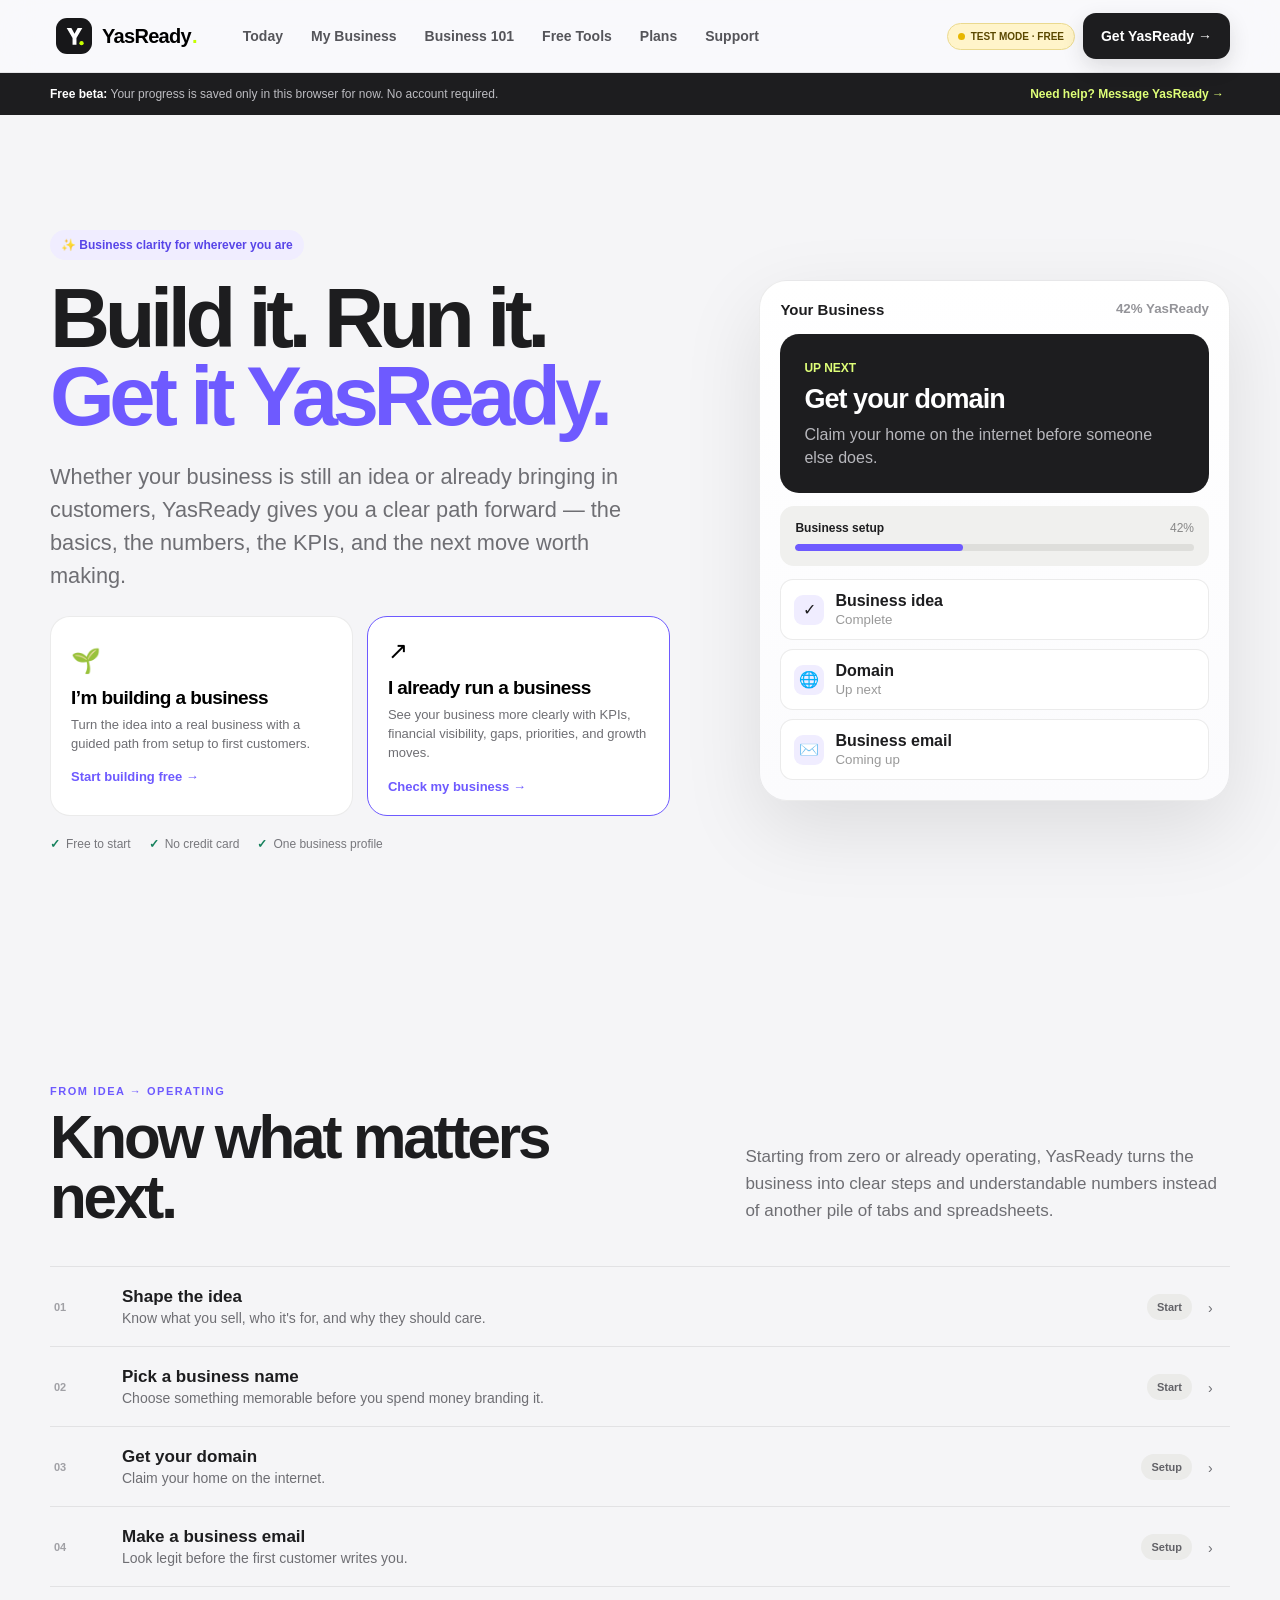
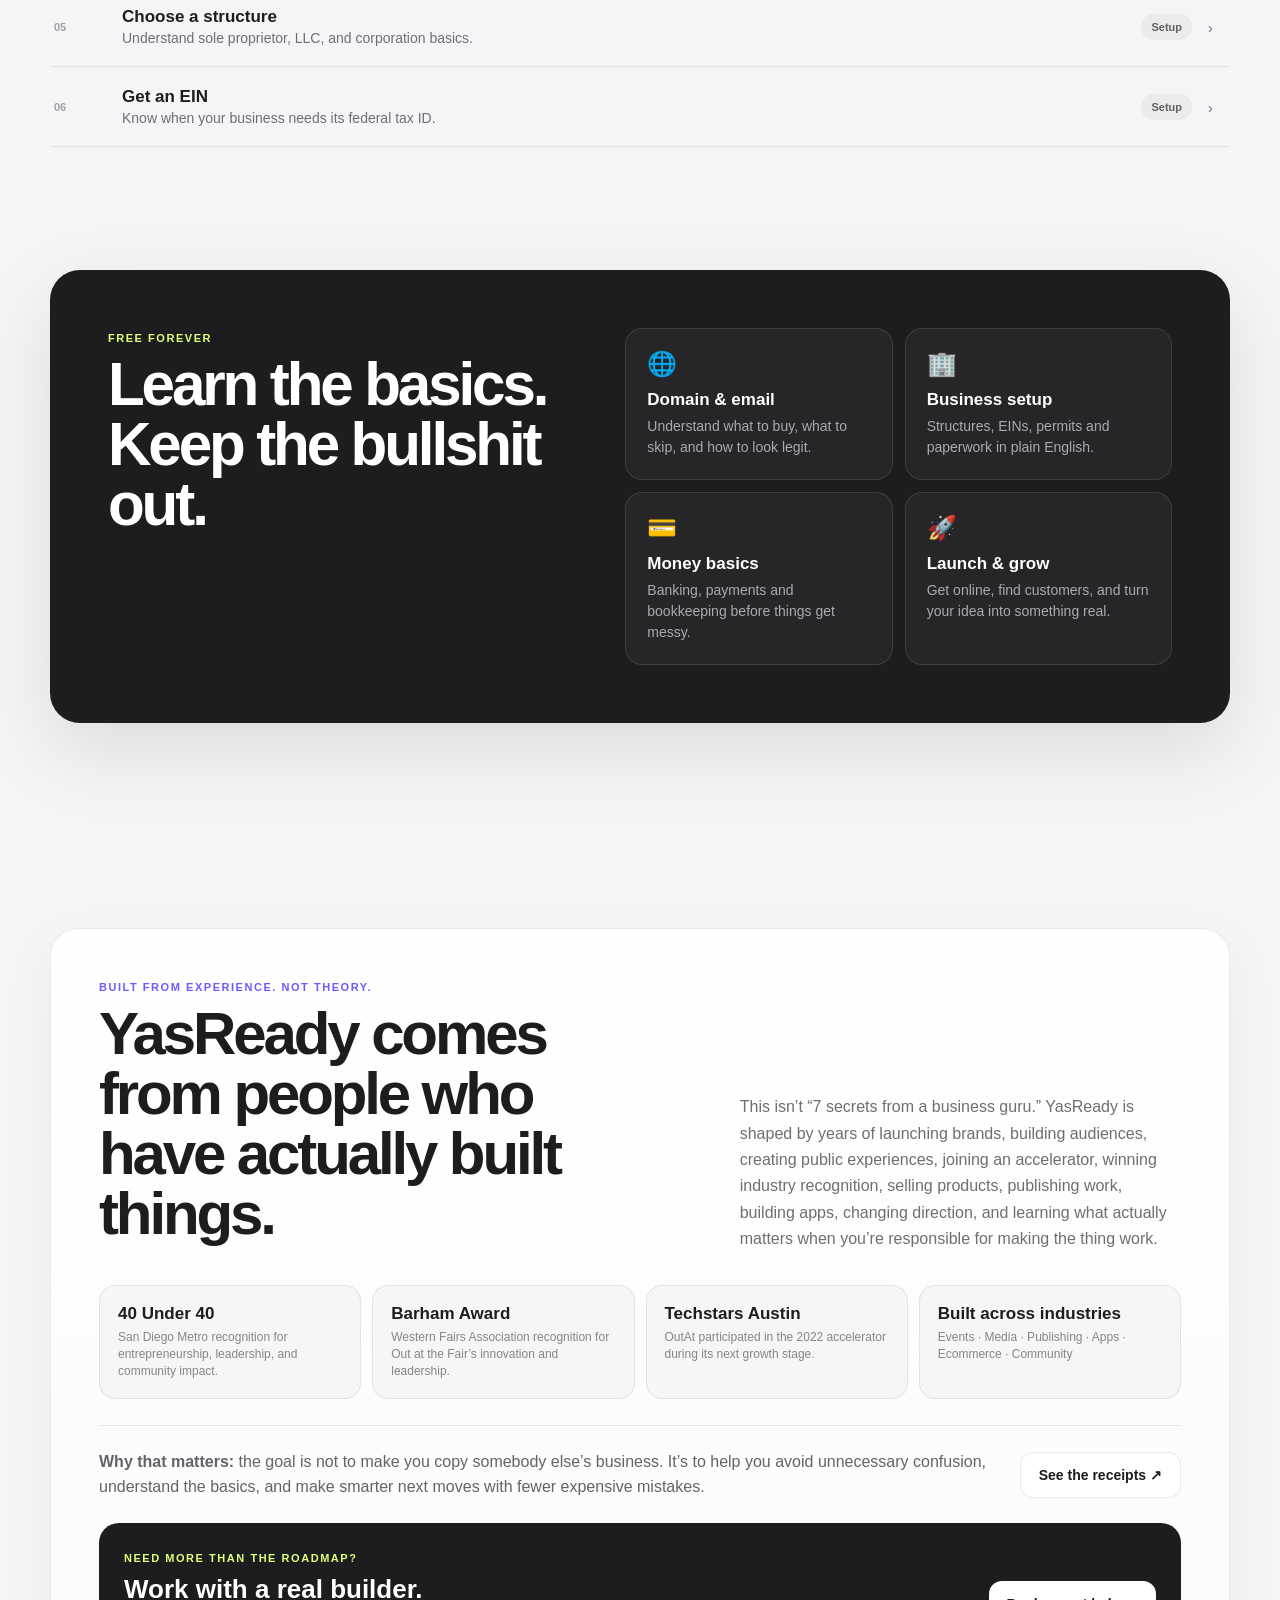
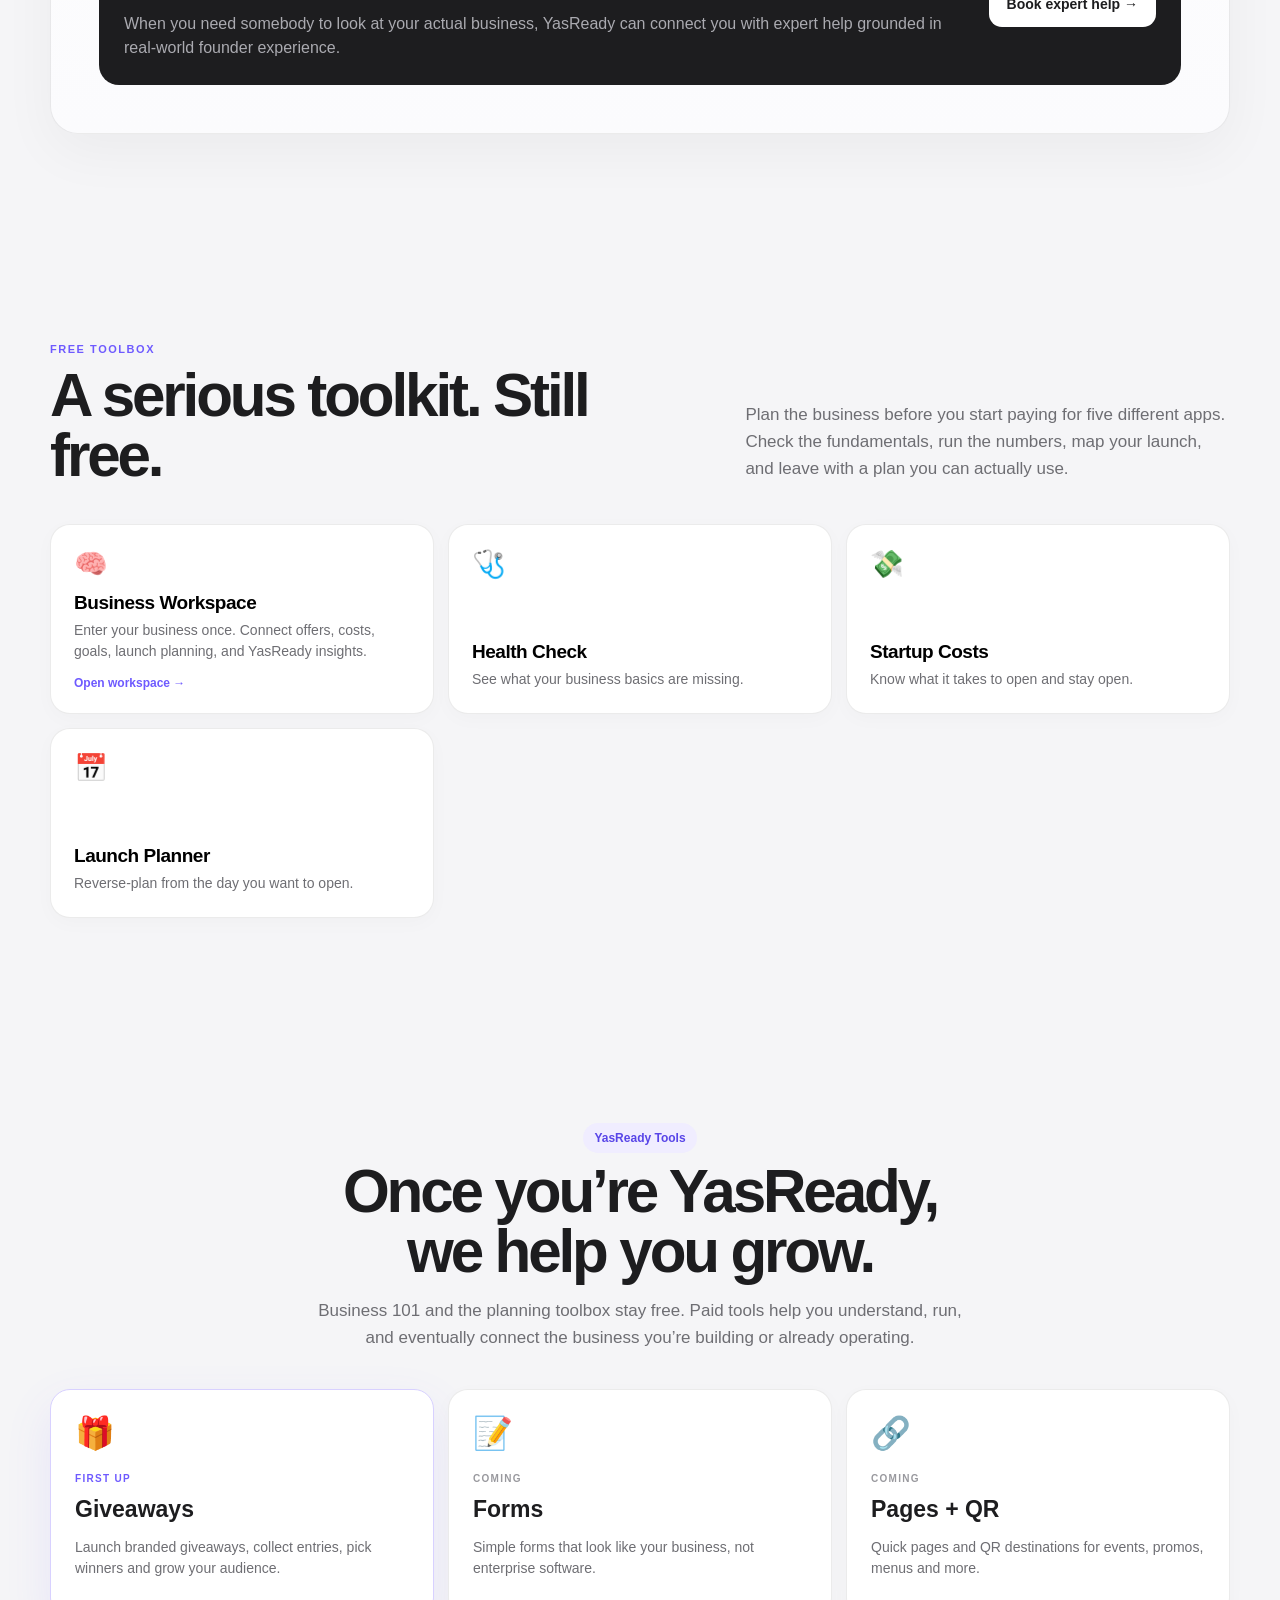
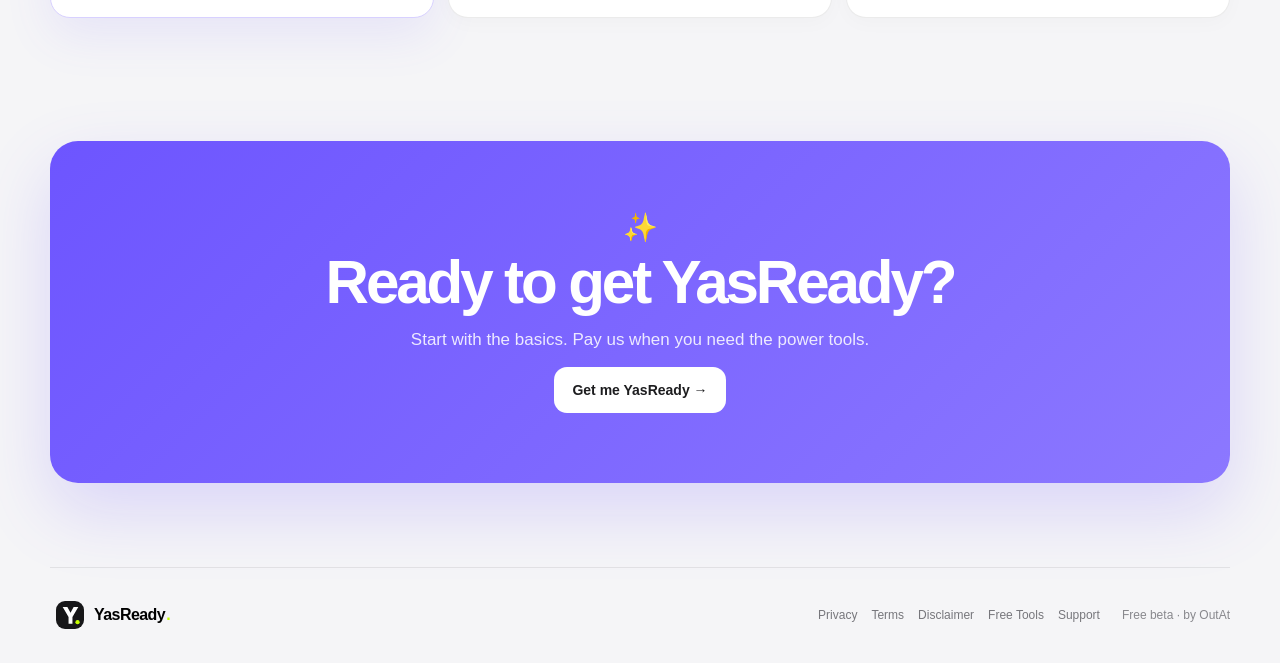
==== commit b0513da0: "Add files via upload" ====
--- a/index.html
+++ b/index.html
@@ -1,630 +1,2817 @@
 <!doctype html>
 <html lang="en">
 <head>
-<meta charset="utf-8"><meta name="viewport" content="width=device-width,initial-scale=1">
-<title>YasReady Admin — Business 360</title>
-<link rel="icon" href="data:image/svg+xml,%3Csvg xmlns='http://www.w3.org/2000/svg' viewBox='0 0 64 64'%3E%3Crect width='64' height='64' rx='18' fill='%23171719'/%3E%3Cpath d='M16 15h9l7 12 7-12h9L36 35v14h-8V35z' fill='white'/%3E%3Ccircle cx='49' cy='48' r='5' fill='%23C6FF4A'/%3E%3C/svg%3E">
+<meta charset="utf-8">
+<meta name="viewport" content="width=device-width, initial-scale=1">
+<meta name="theme-color" content="#f7f7f5">
+<title>YasReady — Get your business YasReady</title>
+<meta name="description" content="YasReady — free, plain-English Business 101 and a step-by-step roadmap to get your business YasReady.">
+<meta property="og:title" content="YasReady — Get your business YasReady">
+<meta property="og:description" content="Business 101 that grows into your business operating system. Learn the basics, build your roadmap, and know what comes next.">
+<meta property="og:type" content="website">
+<meta name="twitter:card" content="summary_large_image">
+<link rel="icon" href="data:image/svg+xml,%3Csvg xmlns='http://www.w3.org/2000/svg' viewBox='0 0 64 64'%3E%3Crect width='64' height='64' rx='18' fill='%23171719'/%3E%3Cpath d='M12 10h12l8 15 8-15h12L37 36v17H27V36z' fill='white'/%3E%3Ccircle cx='50' cy='49' r='5.5' fill='%23C6FF00'/%3E%3C/svg%3E">
 <style>
-:root{--bg:#f5f5f7;--card:#fff;--ink:#171719;--muted:#77777f;--line:#e7e7eb;--accent:#6c55ff;--lime:#dfff7d;--good:#eaf8d7;--warn:#fff4d7;--bad:#ffe6e6}
-*{box-sizing:border-box}body{margin:0;font-family:Inter,-apple-system,BlinkMacSystemFont,"SF Pro Display","Segoe UI",sans-serif;background:var(--bg);color:var(--ink)}
-button,input,select,textarea{font:inherit}.hidden{display:none!important}.app{min-height:100vh}.top{height:68px;background:rgba(255,255,255,.88);backdrop-filter:blur(18px);border-bottom:1px solid var(--line);display:flex;align-items:center;padding:0 22px;position:sticky;top:0;z-index:20}
-.brand{font-weight:900;letter-spacing:-.04em;font-size:21px;display:flex;align-items:center;gap:9px}.brandMark{width:31px;height:31px;border-radius:9px;background:#171719;display:grid;place-items:center;flex:0 0 auto}.brandMark svg{width:22px;height:22px;display:block}.brandWordDot{color:#a9ef38}.adminPill{margin-left:9px;font-size:10px;font-weight:900;background:#171719;color:white;padding:6px 8px;border-radius:999px}.topRight{margin-left:auto;display:flex;align-items:center;gap:10px}.avatar{width:34px;height:34px;border-radius:50%;background:#171719;color:#fff;display:grid;place-items:center;font-weight:900}
-.layout{display:grid;grid-template-columns:230px minmax(0,1fr)}aside{padding:20px 14px;border-right:1px solid var(--line);min-height:calc(100vh - 68px);background:#fafafa;position:sticky;top:68px;height:calc(100vh - 68px)}
-.navTitle{font-size:10px;text-transform:uppercase;letter-spacing:.08em;color:#999;font-weight:850;margin:14px 10px 7px}.nav button{width:100%;border:0;background:transparent;text-align:left;padding:10px 11px;border-radius:11px;color:#555;cursor:pointer;font-weight:700;font-size:13px}.nav button:hover,.nav button.active{background:#fff;color:#171719;box-shadow:0 1px 0 rgba(0,0,0,.05)}.nav .count{float:right;background:#eeeef1;padding:2px 6px;border-radius:999px;font-size:10px}
-main{padding:30px;max-width:1500px;width:100%;margin:auto}.eyebrow{font-size:10px;text-transform:uppercase;letter-spacing:.08em;font-weight:900;color:var(--accent)}h1{font-size:clamp(34px,4vw,54px);letter-spacing:-.055em;line-height:1;margin:8px 0 10px}h2{letter-spacing:-.035em}.sub{color:var(--muted);max-width:760px;line-height:1.55}
-.grid4{display:grid;grid-template-columns:repeat(4,1fr);gap:12px;margin:22px 0}.metric,.card{background:var(--card);border:1px solid var(--line);border-radius:20px;padding:20px}.metric span{font-size:10px;text-transform:uppercase;letter-spacing:.07em;color:#888;font-weight:850}.metric strong{display:block;font-size:28px;margin-top:7px;letter-spacing:-.04em}.metric small{display:block;color:#888;margin-top:5px}
-.grid2{display:grid;grid-template-columns:1fr 1fr;gap:14px}.grid3{display:grid;grid-template-columns:repeat(3,1fr);gap:14px}.sectionHead{display:flex;justify-content:space-between;align-items:center;gap:12px;margin:28px 0 12px}.sectionHead h2{margin:0}.btn{border:0;border-radius:11px;padding:10px 13px;font-weight:800;cursor:pointer}.primary{background:#171719;color:#fff}.secondary{background:#fff;border:1px solid var(--line)}.ghost{background:transparent;color:var(--accent)}
-.tableWrap{overflow:auto;background:#fff;border:1px solid var(--line);border-radius:18px}.table{width:100%;border-collapse:collapse;min-width:780px}.table th,.table td{text-align:left;padding:13px 14px;border-bottom:1px solid #eee;font-size:12px}.table th{font-size:10px;text-transform:uppercase;letter-spacing:.06em;color:#888}.table tr:last-child td{border-bottom:0}.clickrow{cursor:pointer}.clickrow:hover{background:#fafafa}.pill{display:inline-flex;padding:5px 8px;border-radius:999px;font-size:10px;font-weight:850;background:#f0efff;color:#5c48dd}.pill.free{background:#eee;color:#555}.pill.good{background:var(--good);color:#4c6200}.pill.warn{background:var(--warn);color:#755d00}.pill.bad{background:var(--bad);color:#8a3131}
-.search{display:flex;gap:8px}.search input,.field input,.field select,.field textarea{width:100%;border:1px solid #dddde2;border-radius:11px;padding:10px 11px;background:#fff}.search input{min-width:240px}
-.progress{height:8px;background:#ededf0;border-radius:999px;overflow:hidden}.progress i{display:block;height:100%;background:#171719;border-radius:999px}.list{display:grid;gap:9px}.row{display:flex;justify-content:space-between;align-items:center;gap:14px;padding:11px 0;border-bottom:1px solid #eee}.row:last-child{border:0}.row strong{font-size:12px}.row span{font-size:11px;color:#888}
-.inbox{display:grid;grid-template-columns:330px 1fr;background:#fff;border:1px solid var(--line);border-radius:20px;overflow:hidden;min-height:620px}.threads{border-right:1px solid var(--line);overflow:auto}.thread{padding:15px;border-bottom:1px solid #eee;cursor:pointer}.thread:hover,.thread.active{background:#f8f7ff}.thread strong{display:block;font-size:12px}.thread p{font-size:11px;color:#777;margin:5px 0}.thread small{color:#999}.chat{display:grid;grid-template-rows:auto 1fr auto}.chatHead{padding:16px;border-bottom:1px solid var(--line)}.messages{padding:20px;display:flex;flex-direction:column;gap:10px;overflow:auto}.bubble{max-width:75%;padding:11px 13px;border-radius:15px;background:#f0f0f2;font-size:12px;line-height:1.45}.bubble.admin{margin-left:auto;background:#171719;color:#fff}.composer{padding:14px;border-top:1px solid var(--line);display:grid;grid-template-columns:1fr auto;gap:8px}.composer textarea{resize:none;border:1px solid #ddd;border-radius:12px;padding:11px;min-height:54px}
-.hero360{background:linear-gradient(145deg,#171719,#272532 65%,#38305d);color:#fff;border-radius:26px;padding:28px}.hero360 .sub{color:#bbb}.heroTop{display:flex;justify-content:space-between;gap:20px}.tabs{display:flex;gap:7px;flex-wrap:wrap;margin:18px 0}.tabs button{border:1px solid var(--line);background:#fff;padding:9px 11px;border-radius:999px;font-weight:800;font-size:11px;cursor:pointer}.tabs button.active{background:#171719;color:#fff;border-color:#171719}.note textarea{width:100%;min-height:100px;border:1px solid #ddd;border-radius:12px;padding:11px;resize:vertical}
-.bar{display:grid;grid-template-columns:140px 1fr 50px;gap:10px;align-items:center;margin:10px 0}.bar label{font-size:11px;color:#666}.bar .track{height:9px;background:#eee;border-radius:999px;overflow:hidden}.bar .track i{display:block;height:100%;background:#171719}
-.notice{background:#fffbea;border:1px solid #eee0aa;border-radius:14px;padding:13px;font-size:12px;color:#715e1e;line-height:1.5}
-.mobileMenu{display:none}
-@media(max-width:1050px){.grid4{grid-template-columns:1fr 1fr}.grid3{grid-template-columns:1fr 1fr}.layout{grid-template-columns:190px 1fr}.inbox{grid-template-columns:280px 1fr}}
-@media(max-width:760px){.layout{display:block}aside{display:none}.mobileMenu{display:block}.grid4,.grid3,.grid2{grid-template-columns:1fr}main{padding:20px}.inbox{grid-template-columns:1fr}.threads{border-right:0;max-height:260px}.search input{min-width:0}.heroTop{display:block}.top .adminPill{display:none}}
-
-/* === BUSINESS 360 BUILD 2 === */
-.kpiStrip{display:grid;grid-template-columns:repeat(5,1fr);gap:10px;margin:18px 0}.kpiMini{background:#fff;border:1px solid var(--line);border-radius:16px;padding:15px}.kpiMini span{display:block;font-size:9px;text-transform:uppercase;letter-spacing:.07em;color:#8a8a90;font-weight:850}.kpiMini strong{display:block;font-size:20px;margin-top:6px;letter-spacing:-.035em}
-.signalGrid{display:grid;grid-template-columns:repeat(3,1fr);gap:12px}.signal{border:1px solid var(--line);background:#fff;border-radius:17px;padding:16px}.signal .signalTag{display:inline-flex;font-size:9px;font-weight:900;padding:5px 7px;border-radius:999px}.signalTag.risk{background:#ffe7e7;color:#8b2f2f}.signalTag.good{background:#edf9d9;color:#4f6300}.signalTag.opp{background:#f1efff;color:#5943d7}.signal h3{font-size:14px;margin:9px 0 5px}.signal p{font-size:11px;color:#777;line-height:1.45;margin:0}
-.drawerBack{position:fixed;inset:0;background:rgba(0,0,0,.35);z-index:60;display:flex;justify-content:flex-end}.drawer{width:min(620px,100%);height:100%;background:#f7f7f9;overflow:auto;padding:24px;box-shadow:-30px 0 80px rgba(0,0,0,.18)}.drawerTop{display:flex;justify-content:space-between;gap:14px;align-items:center}.drawerClose{border:0;background:#e9e9ed;border-radius:50%;width:36px;height:36px;font-size:18px}
-.formGrid{display:grid;grid-template-columns:1fr 1fr;gap:11px}.field label{display:block;font-size:10px;text-transform:uppercase;letter-spacing:.06em;color:#85858b;font-weight:850;margin-bottom:6px}.field textarea{min-height:90px;resize:vertical}
-.tagRow{display:flex;gap:7px;flex-wrap:wrap}.tag{border:1px solid #dddde2;background:#fff;border-radius:999px;padding:7px 9px;font-size:10px;font-weight:800}.tag.on{background:#171719;color:#fff;border-color:#171719}
-.adminTasks{display:grid;gap:9px}.adminTask{display:grid;grid-template-columns:30px 1fr auto;gap:10px;align-items:center;border:1px solid #ededf0;border-radius:13px;padding:12px}.adminTask.done{opacity:.55}.adminTask button{width:28px;height:28px;border-radius:8px;border:1px solid #ddd;background:#fff}.adminTask.done strong{text-decoration:line-through}.adminTask small{color:#888}
-.auditList{display:grid;gap:8px}.auditItem{display:grid;grid-template-columns:110px 1fr auto;gap:10px;align-items:start;border-bottom:1px solid #eee;padding:10px 0}.auditItem:last-child{border:0}.auditItem time,.auditItem span{font-size:10px;color:#888}.auditItem strong{font-size:11px}.auditActor{font-weight:850;color:#555!important}
-.flagGrid{display:grid;grid-template-columns:repeat(2,1fr);gap:10px}.flagCard{border:1px solid #ededf0;border-radius:14px;padding:14px}.flagCard strong{font-size:12px;display:block}.flagCard span{font-size:10px;color:#888;display:block;margin-top:4px}.switch{margin-top:10px;display:flex;gap:7px}.switch button{border:1px solid #ddd;background:#fff;border-radius:999px;padding:6px 9px;font-size:10px;font-weight:850}.switch button.on{background:#171719;color:#fff}
-.cohort{display:grid;grid-template-columns:120px repeat(6,1fr);gap:4px;align-items:stretch}.cohort>div{padding:9px;background:#fff;border:1px solid #eee;font-size:10px}.cohort .head{font-weight:850;background:#f1f1f3}.heat1{background:#f2f0ff!important}.heat2{background:#dfd9ff!important}.heat3{background:#bfb3ff!important}.heat4{background:#8f7cff!important;color:#fff}
-.toolbar{display:flex;gap:8px;flex-wrap:wrap;align-items:center}.toolbar select,.toolbar input{border:1px solid #dddde2;background:#fff;border-radius:11px;padding:9px 10px;font-size:11px}.toolbar input{min-width:220px}
-.timeline{display:grid;gap:9px}.timelineItem{display:grid;grid-template-columns:88px 1fr;gap:12px}.timelineItem time{font-size:10px;color:#999}.timelineItem strong{font-size:11px}.timelineItem span{display:block;font-size:10px;color:#888;margin-top:3px}
-.roleGrid{display:grid;grid-template-columns:repeat(4,1fr);gap:10px}.roleCard{border:1px solid #ececef;border-radius:14px;padding:13px}.roleCard strong{font-size:12px}.roleCard ul{font-size:10px;color:#777;padding-left:16px;line-height:1.6}
-@media(max-width:1000px){.kpiStrip{grid-template-columns:repeat(2,1fr)}.signalGrid,.roleGrid{grid-template-columns:1fr 1fr}.cohort{grid-template-columns:100px repeat(3,1fr)}.cohort .hideC{display:none}}
-@media(max-width:650px){.kpiStrip,.signalGrid,.flagGrid,.roleGrid,.formGrid{grid-template-columns:1fr}.toolbar input{min-width:0;width:100%}.drawer{padding:18px}}
-
-
-/* === BUSINESS 360 BUILD 3 === */
-.healthScore{display:flex;align-items:center;gap:12px}.healthCircle{width:54px;height:54px;border-radius:50%;display:grid;place-items:center;background:conic-gradient(#6c55ff var(--deg),#ececf0 0);position:relative}.healthCircle:after{content:"";position:absolute;inset:6px;background:#fff;border-radius:50%}.healthCircle strong{position:relative;z-index:1;font-size:12px}.healthCopy strong{display:block;font-size:12px}.healthCopy span{font-size:10px;color:#888}
-.lifecycle{display:grid;grid-template-columns:repeat(5,1fr);gap:8px}.stage{background:#fff;border:1px solid #ececef;border-radius:14px;padding:13px}.stage span{display:block;font-size:9px;text-transform:uppercase;letter-spacing:.06em;color:#888;font-weight:850}.stage strong{display:block;font-size:19px;margin-top:6px}.stage small{color:#888}
-.slaGrid{display:grid;grid-template-columns:repeat(4,1fr);gap:10px}.sla{border:1px solid #ededf0;border-radius:14px;padding:14px;background:#fff}.sla span{display:block;font-size:9px;text-transform:uppercase;letter-spacing:.06em;color:#888;font-weight:850}.sla strong{display:block;font-size:20px;margin-top:6px}
-.requestGrid{display:grid;grid-template-columns:repeat(3,1fr);gap:10px}.request{border:1px solid #ededf0;border-radius:15px;padding:14px;background:#fff}.request h3{font-size:13px;margin:7px 0}.request p{font-size:10px;color:#777;line-height:1.45}.votes{display:inline-flex;padding:5px 7px;border-radius:999px;background:#f1efff;color:#5c49db;font-size:9px;font-weight:900}
-.announceCard{border:1px solid #ededf0;border-radius:15px;padding:14px}.announceCard strong{display:block;font-size:12px}.announceCard span{font-size:10px;color:#888}.announceCard textarea{width:100%;min-height:80px;border:1px solid #ddd;border-radius:11px;padding:10px;margin-top:9px;resize:vertical}
-.apiGrid{display:grid;grid-template-columns:repeat(2,1fr);gap:12px}.apiCard{background:#171719;color:#fff;border-radius:17px;padding:16px}.apiCard span{display:block;font-size:9px;color:#b7b7bd;text-transform:uppercase;letter-spacing:.07em;font-weight:850}.apiCard strong{display:block;font-size:15px;margin:6px 0}.apiCard code{font-size:10px;color:#dfff7d;word-break:break-all}
-.dunningList{display:grid;gap:9px}.dunningRow{display:grid;grid-template-columns:1fr auto auto;gap:10px;align-items:center;border:1px solid #ededf0;border-radius:13px;padding:12px}.dunningRow strong{display:block;font-size:11px}.dunningRow span{display:block;font-size:10px;color:#888}.attempt{font-size:9px;font-weight:900;padding:5px 7px;border-radius:999px;background:#fff0d2;color:#765d00}
-.teamGrid{display:grid;grid-template-columns:repeat(4,1fr);gap:10px}.teamCard{border:1px solid #ececef;border-radius:14px;padding:14px;background:#fff}.teamCard strong{display:block;font-size:12px}.teamCard span{display:block;font-size:10px;color:#888;margin-top:3px}
-.savedViewBar{display:flex;gap:7px;flex-wrap:wrap;margin:12px 0}.savedViewBar button{border:1px solid #dddde2;background:#fff;border-radius:999px;padding:7px 9px;font-size:10px;font-weight:850}.savedViewBar button.active{background:#171719;color:#fff}
-.feedbackRow{display:grid;grid-template-columns:1fr 100px 110px;gap:10px;align-items:center;padding:11px 0;border-bottom:1px solid #eee}.feedbackRow:last-child{border:0}.feedbackRow strong{font-size:11px}.feedbackRow span{font-size:10px;color:#888}
-@media(max-width:1000px){.lifecycle,.slaGrid,.teamGrid{grid-template-columns:repeat(2,1fr)}.requestGrid,.apiGrid{grid-template-columns:1fr}}
-@media(max-width:650px){.lifecycle,.slaGrid,.teamGrid{grid-template-columns:1fr}.feedbackRow,.dunningRow{grid-template-columns:1fr}.requestGrid{grid-template-columns:1fr}}
-
-
-/* === BUSINESS 360 BUILD 4 === */
-/* Fix health score circles: fixed square sizing + no shrink + true circular ring */
-.healthScore{display:grid;grid-template-columns:58px minmax(0,1fr);gap:12px;align-items:center;min-width:0}
-.healthCircle{
-  --score:50;
-  width:58px!important;height:58px!important;min-width:58px!important;min-height:58px!important;
-  aspect-ratio:1/1!important;flex:0 0 58px!important;border-radius:50%!important;
-  display:grid!important;place-items:center!important;position:relative!important;overflow:hidden!important;
-  background:conic-gradient(#6c55ff calc(var(--score)*1%),#e9e9ee 0)!important;
-}
-.healthCircle:after{content:"";position:absolute!important;inset:7px!important;background:#fff!important;border-radius:50%!important}
-.healthCircle strong{position:relative!important;z-index:2!important;font-size:12px!important;line-height:1!important;white-space:nowrap!important}
-.healthCopy{min-width:0}.healthCopy strong{overflow:hidden;text-overflow:ellipsis;white-space:normal;line-height:1.15}
-.kpiStrip{align-items:stretch}.kpiMini{min-width:0;overflow:hidden}
-
-/* Build 4 */
-.globalSearch{position:relative;min-width:300px}.globalSearch input{width:100%;border:1px solid #dddde2;background:#fff;border-radius:11px;padding:9px 34px 9px 11px;font-size:11px}.searchIcon{position:absolute;right:10px;top:8px;color:#888;font-size:13px}
-.commandBackdrop{position:fixed;inset:0;background:rgba(0,0,0,.36);z-index:100;display:grid;place-items:start center;padding-top:10vh}.commandBox{width:min(680px,calc(100% - 30px));background:#fff;border-radius:20px;box-shadow:0 30px 90px rgba(0,0,0,.25);overflow:hidden}.commandBox input{width:100%;border:0;border-bottom:1px solid #eee;padding:17px 18px;font-size:16px;outline:none}.commandResults{max-height:420px;overflow:auto;padding:8px}.commandItem{display:grid;grid-template-columns:34px 1fr auto;gap:11px;align-items:center;padding:11px;border-radius:12px;cursor:pointer}.commandItem:hover,.commandItem.active{background:#f5f4ff}.commandIcon{width:30px;height:30px;border-radius:9px;background:#f0efff;display:grid;place-items:center}.commandItem strong{display:block;font-size:12px}.commandItem span{display:block;color:#888;font-size:10px;margin-top:2px}.kbd{font-size:9px;border:1px solid #ddd;border-bottom-width:2px;border-radius:6px;padding:3px 5px;color:#777;background:#fafafa}
-.notifyBtn{position:relative;border:1px solid #dddde2;background:#fff;border-radius:11px;padding:9px 11px;cursor:pointer}.notifyDot{position:absolute;width:7px;height:7px;background:#ff5757;border-radius:50%;right:6px;top:6px}.notifyPanel{position:fixed;right:18px;top:76px;width:min(390px,calc(100% - 36px));background:#fff;border:1px solid var(--line);border-radius:18px;box-shadow:0 24px 70px rgba(0,0,0,.18);z-index:80;padding:14px}.notifyPanel h3{margin:4px 0 10px}.noticeItem{display:grid;grid-template-columns:30px 1fr;gap:10px;padding:10px;border-radius:11px}.noticeItem:hover{background:#fafafa}.noticeItem strong{font-size:11px;display:block}.noticeItem span{font-size:10px;color:#888;display:block;margin-top:3px}
-.bulkBar{display:flex;gap:8px;align-items:center;flex-wrap:wrap;background:#171719;color:#fff;border-radius:14px;padding:10px 12px;margin:10px 0}.bulkBar select,.bulkBar button{border:0;border-radius:9px;padding:7px 9px;font-size:10px}.bulkBar button{background:#fff;font-weight:850}.bulkBar span{font-size:10px;color:#bbb}
-.segmentCard{background:#fff;border:1px solid #ececef;border-radius:15px;padding:14px}.segmentCard strong{display:block;font-size:13px}.segmentCard span{font-size:10px;color:#888}.segmentCard button{margin-top:9px}
-.opsGrid{display:grid;grid-template-columns:repeat(4,1fr);gap:10px}.opsCard{background:#fff;border:1px solid #ececef;border-radius:15px;padding:14px}.opsCard span{display:block;font-size:9px;text-transform:uppercase;letter-spacing:.06em;color:#888;font-weight:850}.opsCard strong{display:block;font-size:18px;margin-top:6px}
-.releaseCard{border:1px solid #ececef;border-radius:15px;padding:15px;background:#fff}.releaseCard strong{display:block;font-size:12px}.releaseCard p{font-size:10px;color:#777;line-height:1.45}.releaseActions{display:flex;gap:7px;flex-wrap:wrap;margin-top:10px}
-.macroGrid{display:grid;grid-template-columns:repeat(2,1fr);gap:10px}.macro{border:1px solid #ececef;border-radius:14px;padding:13px}.macro strong{font-size:11px}.macro p{font-size:10px;color:#777}.macro button{margin-top:6px}
-@media(max-width:1000px){.opsGrid{grid-template-columns:repeat(2,1fr)}.globalSearch{min-width:200px}}
-@media(max-width:760px){.globalSearch{display:none}.opsGrid,.macroGrid{grid-template-columns:1fr}.healthScore{grid-template-columns:58px 1fr}}
-
-
-/* === BUSINESS 360 BUILD 5 — API READY ARCHITECTURE === */
-.statePanel{background:#fff;border:1px solid var(--line);border-radius:18px;padding:22px;margin:14px 0}.statePanel h3{margin:5px 0 8px}.statePanel p{color:#777;font-size:12px;line-height:1.5}.stateActions{display:flex;gap:8px;flex-wrap:wrap;margin-top:12px}
-.skeleton{position:relative;overflow:hidden;background:#ececf0;border-radius:10px;height:14px}.skeleton:after{content:"";position:absolute;inset:0;transform:translateX(-100%);background:linear-gradient(90deg,transparent,rgba(255,255,255,.7),transparent);animation:shimmer 1.2s infinite}@keyframes shimmer{100%{transform:translateX(100%)}}
-.contractGrid{display:grid;grid-template-columns:280px minmax(0,1fr);gap:14px}.contractNav{background:#fff;border:1px solid var(--line);border-radius:18px;padding:10px;height:max-content}.contractNav button{width:100%;text-align:left;border:0;background:transparent;border-radius:10px;padding:10px;font-size:11px;font-weight:800;cursor:pointer}.contractNav button.active,.contractNav button:hover{background:#f3f1ff}.jsonPanel{background:#111216;color:#d7d7dc;border-radius:18px;padding:18px;overflow:auto;min-height:480px}.jsonPanel pre{margin:0;font-size:11px;line-height:1.55;white-space:pre-wrap;word-break:break-word}.jsonKey{color:#b8aaff}.jsonStr{color:#dfff7d}.jsonNum{color:#ffd47b}.jsonBool{color:#7ddfff}
-.apiMap{display:grid;grid-template-columns:repeat(3,1fr);gap:10px}.apiMapCard{border:1px solid #ececef;background:#fff;border-radius:15px;padding:14px}.apiMapCard span{display:block;font-size:9px;text-transform:uppercase;letter-spacing:.07em;color:#888;font-weight:850}.apiMapCard strong{display:block;font-size:12px;margin:6px 0}.apiMapCard code{font-size:10px;color:#5b48d9}
-.permissionMatrix{overflow:auto}.permissionMatrix table{width:100%;border-collapse:collapse;min-width:720px}.permissionMatrix th,.permissionMatrix td{border-bottom:1px solid #eee;padding:10px;text-align:center;font-size:10px}.permissionMatrix th:first-child,.permissionMatrix td:first-child{text-align:left}.permYes{color:#4b6500;font-weight:900}.permNo{color:#aaa}.permLimited{color:#7a5f00;font-weight:850}
-.modeBar{display:flex;gap:7px;flex-wrap:wrap;margin:12px 0}.modeBar button{border:1px solid #ddd;background:#fff;border-radius:999px;padding:7px 9px;font-size:10px;font-weight:850}.modeBar button.active{background:#171719;color:#fff}
-.offlineBanner{background:#fff2d8;border:1px solid #efd89e;color:#6f5512;padding:10px 14px;font-size:11px;font-weight:800;display:none}.offlineBanner.show{display:block}
-.apiBadge{display:inline-flex;padding:5px 7px;border-radius:999px;background:#f1efff;color:#5d49dc;font-size:9px;font-weight:900}
-.roleLock{opacity:.45;pointer-events:none;filter:grayscale(.2)}
-.mutationNote{font-size:10px;color:#888;margin-top:7px}
-@media(max-width:900px){.contractGrid{grid-template-columns:1fr}.apiMap{grid-template-columns:1fr 1fr}}
-@media(max-width:620px){.apiMap{grid-template-columns:1fr}}
-
-
-/* === BUSINESS 360 BUILD 5.1 — BROWSER / IPAD COMMAND CENTER === */
-.modeToggle{border:1px solid #dddde2;background:#fff;border-radius:11px;padding:9px 11px;font-size:11px;font-weight:850;cursor:pointer;white-space:nowrap}
-.modeToggle.active{background:#171719;color:#fff;border-color:#171719}
-.ipadHint{display:none}
-
-/* General touch-safe behavior */
-body.ipadMode button,body.ipadMode select,body.ipadMode input,body.ipadMode textarea{touch-action:manipulation}
-body.ipadMode button{min-height:44px}
-body.ipadMode .btn{padding:12px 14px}
-body.ipadMode .top{height:74px;padding:0 18px}
-body.ipadMode .layout{grid-template-columns:190px minmax(0,1fr)}
-body.ipadMode aside{top:74px;height:calc(100vh - 74px);padding-top:14px}
-body.ipadMode main{padding:22px 24px;max-width:none}
-body.ipadMode .nav button{padding:13px 12px;font-size:13px}
-body.ipadMode .metric,body.ipadMode .card{border-radius:18px;padding:18px}
-body.ipadMode .grid4{grid-template-columns:repeat(2,1fr)}
-body.ipadMode .grid3{grid-template-columns:repeat(2,1fr)}
-body.ipadMode .kpiStrip{grid-template-columns:repeat(2,1fr)}
-body.ipadMode .healthCircle{width:62px!important;height:62px!important;min-width:62px!important;min-height:62px!important}
-body.ipadMode .healthScore{grid-template-columns:62px minmax(0,1fr)}
-body.ipadMode .toolbar{gap:10px}
-body.ipadMode .toolbar input,body.ipadMode .toolbar select{min-height:44px;font-size:13px}
-body.ipadMode .search input{min-height:44px}
-body.ipadMode .savedViewBar button{padding:10px 12px;min-height:44px}
-body.ipadMode .tabs button{padding:11px 13px;min-height:44px}
-body.ipadMode .row{padding:14px 0}
-body.ipadMode .table th,body.ipadMode .table td{padding:15px 14px;font-size:13px}
-body.ipadMode .pill{padding:7px 9px}
-body.ipadMode .commandItem{padding:14px}
-body.ipadMode .globalSearch{display:none}
-body.ipadMode .ipadHint{display:inline-flex;padding:6px 8px;background:#f1efff;color:#5d49dc;border-radius:999px;font-size:9px;font-weight:900}
-
-/* iPad Support Command Desk */
-body.ipadMode .inbox{
-  display:grid;
-  grid-template-columns:260px minmax(0,1fr) 290px;
-  min-height:calc(100vh - 180px);
-}
-body.ipadMode .threads{border-right:1px solid var(--line);max-height:none}
-body.ipadMode .thread{padding:16px}
-body.ipadMode .chat{min-width:0}
-body.ipadMode .messages{padding:18px}
-body.ipadMode .bubble{max-width:82%;font-size:13px;padding:12px 14px}
-body.ipadMode .composer{grid-template-columns:minmax(0,1fr) auto;padding:12px;position:sticky;bottom:0;background:#fff}
-body.ipadMode .composer textarea{font-size:16px;min-height:58px}
-body.ipadMode .supportContextPane{display:block!important;border-left:1px solid var(--line);background:#fafafa;padding:16px;overflow:auto}
-.supportContextPane{display:none}
-.contextMini{background:#fff;border:1px solid #e8e8ec;border-radius:14px;padding:13px;margin-bottom:10px}
-.contextMini span{display:block;font-size:9px;color:#888;text-transform:uppercase;letter-spacing:.06em;font-weight:850}
-.contextMini strong{display:block;font-size:15px;margin-top:5px}
-
-/* iPad top action dock */
-.ipadDock{display:none}
-body.ipadMode .ipadDock{
-  display:flex;
-  position:sticky;
-  top:74px;
-  z-index:15;
-  gap:8px;
-  padding:10px 18px;
-  margin:-22px -24px 18px;
-  background:rgba(245,245,247,.94);
-  backdrop-filter:blur(18px);
-  border-bottom:1px solid #e3e3e7;
-  overflow:auto;
-}
-body.ipadMode .ipadDock button{
-  white-space:nowrap;border:1px solid #ddd;background:#fff;border-radius:999px;padding:10px 12px;font-size:11px;font-weight:850
-}
-body.ipadMode .ipadDock button.attn{background:#171719;color:#fff;border-color:#171719}
-
-/* Portrait iPad */
-@media (max-width:900px){
-  body.ipadMode .layout{grid-template-columns:1fr}
-  body.ipadMode aside{display:none}
-  body.ipadMode main{padding:18px}
-  body.ipadMode .ipadDock{top:74px;margin:-18px -18px 16px;padding-left:14px;padding-right:14px}
-  body.ipadMode .inbox{grid-template-columns:220px minmax(0,1fr)}
-  body.ipadMode .supportContextPane{display:none!important}
-  body.ipadMode .grid4,body.ipadMode .grid3,body.ipadMode .kpiStrip{grid-template-columns:1fr 1fr}
-}
-@media (max-width:650px){
-  body.ipadMode .grid4,body.ipadMode .grid3,body.ipadMode .kpiStrip{grid-template-columns:1fr}
-  body.ipadMode .inbox{grid-template-columns:1fr}
-  body.ipadMode .threads{max-height:260px;border-right:0;border-bottom:1px solid var(--line)}
-}
-
-/* Prevent hover-only affordance dependence in iPad mode */
-body.ipadMode .clickrow{cursor:pointer}
-body.ipadMode .clickrow:active,body.ipadMode .thread:active,body.ipadMode .commandItem:active{background:#f2f0ff}
-
-
-/* === BUSINESS 360 BUILD 5.2 — PRE-CLOUDFLARE QA HARDENING === */
-:root{--safe-bottom:env(safe-area-inset-bottom,0px);--safe-top:env(safe-area-inset-top,0px)}
-body{min-width:320px}
-button,input,select,textarea{max-width:100%}
-button:focus-visible,input:focus-visible,select:focus-visible,textarea:focus-visible{outline:3px solid rgba(108,85,255,.28);outline-offset:2px}
-.tableWrap{-webkit-overflow-scrolling:touch}
-.card,.metric,.statePanel,.apiMapCard,.releaseCard,.macro,.request,.teamCard,.flagCard{min-width:0}
-.metric strong,.kpiMini strong,.opsCard strong,.sub,td,th,.row span,.row strong{overflow-wrap:anywhere}
-.qaFooter{margin:34px 0 8px;color:#96969c;font-size:10px;text-align:center}
-.adminModeBadge{display:inline-flex;padding:5px 7px;border-radius:999px;background:#eefbe0;color:#476000;font-size:9px;font-weight:900}
-.roleWarning{background:#fff2db;border:1px solid #ead39c;border-radius:12px;padding:10px 12px;font-size:10px;color:#6f5515;margin-bottom:10px}
-.emptyAction{margin-top:12px}
-body.ipadMode .composer{padding-bottom:calc(14px + var(--safe-bottom))}
-body.ipadMode .ipadDock{padding-bottom:calc(10px + var(--safe-bottom))}
-@media(max-width:520px){.top{padding-left:12px;padding-right:12px}.brand{font-size:18px}#roleSelect{max-width:110px}.avatar{display:none}main{padding:14px}.metric strong{font-size:23px}}
-
+:root{
+ --bg:#f5f5f7;--surface:#fff;--surface-2:#fbfbfd;--text:#1d1d1f;--muted:#6e6e73;--line:rgba(0,0,0,.08);
+ --purple:#6e5aff;--purple-soft:#f0edff;--purple-line:#d8d1ff;--dark:#1d1d1f;--lime:#dfff78;--green:#16815c;
+ --max:1180px;--pad:clamp(20px,4vw,42px);--section:clamp(76px,8vw,122px);--r:24px;--shadow:0 18px 55px rgba(0,0,0,.07)
+}
+*{box-sizing:border-box}html{scroll-behavior:smooth}body{margin:0;background:var(--bg);color:var(--text);font-family:-apple-system,BlinkMacSystemFont,"SF Pro Text","SF Pro Display","Helvetica Neue",Arial,sans-serif;-webkit-font-smoothing:antialiased;text-rendering:optimizeLegibility}button,input,select,textarea{font:inherit}button{cursor:pointer}a{color:inherit}.hidden{display:none!important}
+.shell{width:min(var(--max),calc(100% - var(--pad)*2));margin-inline:auto}
+.navWrap{position:sticky;top:0;z-index:50;background:rgba(250,250,252,.88);backdrop-filter:saturate(180%) blur(22px);-webkit-backdrop-filter:saturate(180%) blur(22px);border-bottom:1px solid var(--line)}
+.nav{height:72px;display:flex;align-items:center;gap:28px}.brand{display:flex;align-items:center;gap:10px;border:0;background:none;font-weight:800;font-size:20px;letter-spacing:-.035em}.brandMark{width:36px;height:36px;border-radius:11px;background:#171719;display:grid;place-items:center;position:relative;overflow:hidden}.brandMark svg{width:25px;height:25px;display:block}.brandDot{color:#C6FF00;font-weight:900;margin-left:1px}.navlinks{display:flex;align-items:center;gap:4px;flex:1}.navlinks button{border:0;background:none;color:#55555a;font-size:14px;font-weight:650;padding:10px 12px;border-radius:10px}.navlinks button:hover{background:rgba(0,0,0,.045);color:#1d1d1f}.navright{display:flex;align-items:center;gap:8px}.avatar{width:38px;height:38px;border:0;border-radius:50%;background:var(--purple-soft);color:var(--purple);font-weight:900}
+.supportStrip{background:#1d1d1f;color:#fff}.supportStrip .shell{min-height:42px;display:flex;align-items:center;justify-content:space-between;gap:20px}.supportStrip p{margin:0;font-size:12px;color:#bcbcc1}.supportStrip strong{color:#fff}.supportStrip button{border:0;background:none;color:var(--lime);font-size:12px;font-weight:800}
+.btn{min-height:46px;border:0;border-radius:13px;padding:0 18px;display:inline-flex;align-items:center;justify-content:center;gap:8px;font-size:14px;font-weight:750;transition:.18s ease;text-decoration:none}.btn:hover{transform:translateY(-1px)}.btn.primary{background:#1d1d1f;color:#fff;box-shadow:0 8px 22px rgba(0,0,0,.12)}.btn.secondary{background:#fff;color:#1d1d1f;border:1px solid var(--line)}.btn.light{background:#fff;color:#1d1d1f}.btn.danger{background:#c43a3a;color:#fff}.btn.dangerOutline{background:#fff;color:#b02f2f;border:1px solid #e5bcbc}.btn:disabled{opacity:.45;cursor:not-allowed;transform:none}
+.badge,.pill{display:inline-flex;align-items:center;gap:7px;background:var(--purple-soft);color:#5845e8;border-radius:999px;padding:8px 11px;font-size:12px;font-weight:800}.kicker{font-size:11px;letter-spacing:.14em;text-transform:uppercase;font-weight:850;color:var(--purple)}
+.view{min-height:calc(100vh - 114px)}
+.hero{padding:clamp(86px,9vw,132px) 0 clamp(92px,10vw,145px)}.heroGrid{display:grid;grid-template-columns:minmax(0,1.08fr) minmax(380px,.82fr);gap:clamp(52px,7vw,96px);align-items:center}.heroGrid>div{min-width:0}.hero h1{font-size:clamp(58px,6.5vw,88px);line-height:.93;letter-spacing:-.065em;margin:20px 0 25px;font-weight:900;max-width:740px}.hero h1 .accent{color:var(--purple)}.hero p{font-size:clamp(18px,1.7vw,22px);line-height:1.52;color:var(--muted);max-width:660px;margin:0}.heroActions{display:flex;gap:10px;margin-top:30px}.subtrust{display:flex;gap:18px;flex-wrap:wrap;margin-top:21px;color:#77777c;font-size:12px}.subtrust span:before{content:"✓";color:var(--green);font-weight:900;margin-right:6px}.smallNote{font-size:12px;color:#8a8a8e;line-height:1.45}
+.mock{background:linear-gradient(180deg,#fff,#fbfbfd);border:1px solid var(--line);border-radius:28px;padding:20px;box-shadow:0 28px 80px rgba(0,0,0,.10);min-width:0}.mockTop{display:flex;justify-content:space-between;gap:14px;align-items:flex-start;margin-bottom:16px}.mockTop strong{font-size:15px}.mockTop small{color:#949499;font-weight:700}.mockCard{background:#1d1d1f;color:#fff;border-radius:19px;padding:24px}.mockCard .eyebrow{font-size:12px;font-weight:800;color:var(--lime)}.mockCard h3{font-size:27px;letter-spacing:-.035em;margin:8px 0}.mockCard p{font-size:16px;line-height:1.45;color:#b7b7bc}.mockProgress{background:#f0f0ee;border-radius:14px;padding:15px;margin-top:13px}.bar{height:7px;border-radius:999px;background:#dededb;overflow:hidden}.bar span{display:block;width:42%;height:100%;background:var(--purple);border-radius:999px}.mockSteps{display:grid;gap:9px;margin-top:13px}.mockStep{display:flex;align-items:center;gap:11px;padding:12px 13px;background:#fff;border:1px solid var(--line);border-radius:13px}.dot{width:30px;height:30px;border-radius:9px;background:var(--purple-soft);display:grid;place-items:center;flex:none}
+.section,.credSection{padding:var(--section) 0}.sectionHead{display:grid;grid-template-columns:minmax(0,.9fr) minmax(340px,.72fr);gap:clamp(42px,7vw,90px);align-items:end;margin-bottom:38px}.sectionHead>div,.sectionHead>p{min-width:0}.sectionHead h2,.dark h2,.paid h2,.cta h2{font-size:clamp(40px,4.7vw,62px);line-height:1;letter-spacing:-.052em;margin:9px 0 0;font-weight:900}.sectionHead p,.paid>p{font-size:17px;line-height:1.6;color:var(--muted);margin:0 0 4px}
+.road{border-top:1px solid var(--line)}.roadItem{display:grid;grid-template-columns:52px minmax(0,1fr) auto 18px;gap:16px;align-items:center;padding:20px 4px;border-bottom:1px solid var(--line)}.roadItem .num{font-size:11px;font-weight:800;color:#a0a0a5}.roadItem strong{display:block;font-size:17px}.roadItem span{display:block;color:var(--muted);font-size:14px;margin-top:3px}.chip{background:#ebebe9;color:#626267!important;border-radius:999px;padding:7px 10px;font-size:11px!important;font-weight:800;margin:0!important}
+.dark{background:#1d1d1f;color:#fff;border-radius:30px;padding:clamp(34px,5vw,58px);display:grid;grid-template-columns:minmax(0,.9fr) minmax(0,1.1fr);gap:clamp(36px,6vw,70px);box-shadow:0 28px 80px rgba(0,0,0,.10)}.dark .kicker{color:var(--lime)}.darkGrid{display:grid;grid-template-columns:1fr 1fr;gap:12px}.feature{border:1px solid rgba(255,255,255,.11);background:rgba(255,255,255,.045);border-radius:17px;padding:21px}.feature .icon{font-size:24px}.feature h3{font-size:17px;margin:12px 0 6px}.feature p{color:#aaaab0;font-size:14px;line-height:1.5;margin:0}
+.credWrap{background:linear-gradient(180deg,#fff,#fbfbfd);border:1px solid var(--line);border-radius:28px;padding:clamp(28px,4vw,48px);box-shadow:0 18px 55px rgba(0,0,0,.045)}.credTop{display:grid;grid-template-columns:minmax(0,1fr) minmax(330px,.78fr);gap:clamp(40px,6vw,75px);align-items:end}.credTop h2{font-size:clamp(40px,4.8vw,60px);line-height:1;letter-spacing:-.052em;margin:9px 0}.credTop p{font-size:16px;line-height:1.65;color:var(--muted);margin:0}.receiptGrid{display:grid;grid-template-columns:repeat(4,1fr);gap:11px;margin-top:32px}.receipt{background:#f6f6f7;border:1px solid var(--line);border-radius:16px;padding:18px}.receipt strong{display:block;font-size:17px}.receipt span{display:block;color:#85858a;font-size:12px;line-height:1.42;margin-top:5px}.founderStrip{margin-top:26px;padding-top:24px;border-top:1px solid var(--line);display:grid;grid-template-columns:minmax(0,1fr) auto;gap:20px;align-items:center}.founderStrip p{margin:0;color:#636368;line-height:1.55}.expertMini{margin-top:24px;background:#1d1d1f;color:#fff;border-radius:20px;padding:25px;display:grid;grid-template-columns:minmax(0,1fr) auto;gap:20px;align-items:center}.expertMini .kicker{color:var(--lime)}.expertMini p{color:#aaaab0;margin:7px 0 0;line-height:1.5}
+.toolHub{display:grid;grid-template-columns:repeat(3,minmax(0,1fr));gap:14px}.freeTool{min-height:190px;background:#fff;border:1px solid var(--line);border-radius:20px;padding:23px;text-align:left;display:flex;flex-direction:column;align-items:flex-start;box-shadow:0 5px 20px rgba(0,0,0,.025);transition:.18s ease}.freeTool:hover{transform:translateY(-2px);box-shadow:0 18px 44px rgba(0,0,0,.065);border-color:var(--purple-line)}.freeTool .ftIcon{font-size:27px}.freeTool h3{font-size:19px;letter-spacing:-.025em;margin:auto 0 6px}.freeTool p{margin:0;color:var(--muted);font-size:14px;line-height:1.5}.freeTool .tiny{font-size:12px;color:var(--purple);font-weight:800;margin-top:14px}
+.paid{text-align:center}.paid>p{max-width:650px;margin:14px auto 38px}.toolGrid,.bigTools{display:grid;grid-template-columns:repeat(3,minmax(0,1fr));gap:14px;text-align:left}.tool,.bigTool{background:#fff;border:1px solid var(--line);border-radius:20px;padding:24px;box-shadow:0 5px 20px rgba(0,0,0,.025)}.tool.featured,.bigTool.featured{border-color:var(--purple-line);box-shadow:0 18px 48px rgba(110,90,255,.10)}.toolIcon{font-size:32px;margin-bottom:16px}.toolIcon.big{font-size:42px}.status{font-size:10px;letter-spacing:.13em;font-weight:900;color:var(--purple)}.status.muted{color:#99999e}.tool h3,.bigTool h2{font-size:23px;margin:10px 0 7px}.tool p,.bigTool p{color:var(--muted);line-height:1.52;font-size:14px}.cta{margin:20px 0 84px;background:linear-gradient(135deg,#6d55ff,#8c78ff);color:#fff;border-radius:28px;padding:clamp(46px,6vw,70px);text-align:center;box-shadow:0 28px 70px rgba(109,85,255,.20)}.cta p{font-size:17px;opacity:.86}
+.learn,.dash,.sitePage{padding:clamp(68px,7vw,98px) 0 110px}.pageHead{max-width:840px;margin-bottom:46px}.pageHead h1,.sitePage>h1{font-size:clamp(48px,5.6vw,72px);line-height:.98;letter-spacing:-.058em;margin:12px 0 18px}.pageHead p,.sitePage>p{font-size:18px;line-height:1.58;color:var(--muted);max-width:720px}
+.onboarding{max-width:760px;margin:auto;padding:70px var(--pad) 100px}.obBar{height:5px;background:#e5e5e2;border-radius:999px;overflow:hidden;margin-bottom:58px}.obBar span{display:block;height:100%;background:var(--purple)}.obCard h1{font-size:clamp(44px,5vw,58px);line-height:1;letter-spacing:-.055em;margin:12px 0}.obCard p{font-size:18px;color:var(--muted)}.obCard input{width:100%;border:0;border-bottom:2px solid #ccc;background:transparent;padding:18px 0;font-size:24px;font-weight:750;outline:none}.obCard input:focus{border-color:var(--purple)}.choiceGrid{display:grid;grid-template-columns:1fr 1fr;gap:11px;margin-top:26px}.choiceStack{display:grid;gap:11px;margin-top:26px}.choice{background:#fff;border:1px solid var(--line);border-radius:15px;padding:18px;text-align:left;font-weight:750}.choice.selected{border-color:var(--purple);box-shadow:inset 0 0 0 1px var(--purple);background:#faf9ff}.choice strong,.choice span{display:block}.choice span{font-weight:450;color:var(--muted);font-size:13px;margin-top:4px}.obNav{display:flex;justify-content:space-between;margin-top:40px}
+.dashHero{display:grid;grid-template-columns:minmax(0,1fr) auto;gap:30px;align-items:end;padding-bottom:30px;border-bottom:1px solid var(--line)}.dashHero h1{font-size:clamp(44px,5.5vw,68px);line-height:1;letter-spacing:-.055em;margin:8px 0}.dashHero p{color:var(--muted);font-size:16px}.scoreRing{width:112px;height:112px;border-radius:50%;display:grid;place-items:center;position:relative}.scoreRing:after{content:"";position:absolute;inset:9px;background:var(--bg);border-radius:50%}.scoreInner{position:relative;z-index:1;text-align:center}.scoreInner strong{font-size:29px}.scoreInner span{display:block;font-size:11px;color:#77777c}.progressCard{margin:22px 0 28px;background:#fff;border:1px solid var(--line);border-radius:18px;padding:21px 23px}.progressMeta,.progressTop{display:flex;justify-content:space-between;font-size:12px}.progressMeta span,.progressTop span{color:#77777c}.progressTrack,.progress{height:8px;background:#e8e8e6;border-radius:999px;overflow:hidden;margin-top:13px}.progressTrack span,.progress span{display:block;height:100%;background:var(--purple);border-radius:999px}.insightGrid{display:grid;grid-template-columns:repeat(3,1fr);gap:11px;margin:0 0 28px}.insightCard{background:#fff;border:1px solid var(--line);border-radius:17px;padding:20px}.insightCard strong{display:block;font-size:26px}.insightCard span{font-size:12px;color:#88888d}.dashGrid{display:grid;grid-template-columns:minmax(0,1fr) 320px;gap:22px}.nextCard{background:#1d1d1f;color:#fff;border-radius:22px;padding:27px;display:grid;grid-template-columns:52px minmax(0,1fr);gap:20px}.nextIcon{width:52px;height:52px;border-radius:14px;background:rgba(255,255,255,.08);display:grid;place-items:center;font-size:23px}.nextText .kicker{color:var(--lime)}.nextText h2{font-size:29px;margin:7px 0}.nextText p{color:#aaaab0;line-height:1.45}.sectionMiniHead{display:flex;justify-content:space-between;gap:16px;align-items:center;margin:32px 0 11px}.sectionMiniHead h2{font-size:21px;letter-spacing:-.03em;margin:0}.linkBtn{border:0;background:none;color:#55555a;font-weight:750}.miniRoad,.sideCard{background:#fff;border:1px solid var(--line);border-radius:18px;overflow:hidden}.miniStep{width:100%;display:grid;grid-template-columns:36px minmax(0,1fr) auto;gap:11px;align-items:center;border:0;border-bottom:1px solid var(--line);background:#fff;padding:14px;text-align:left}.miniStep:last-child{border-bottom:0}.miniStep strong,.miniStep small{display:block}.miniStep small{color:#99999e;margin-top:3px}.stepDot{width:32px;height:32px;border-radius:9px;background:#f0f0ee;display:grid;place-items:center}.stepDot.done,.stepDot.complete{background:#e4f5ee;color:var(--green)}.sideCard{padding:21px;margin-bottom:13px}.sideCard h3{font-size:20px;margin:8px 0}.sideCard p{color:var(--muted);font-size:14px;line-height:1.5}.toolPromo{background:linear-gradient(180deg,#f5f2ff,#efebff);border-color:var(--purple-line)}
+.lessonGroup{display:grid;grid-template-columns:130px minmax(0,1fr);gap:22px;margin-bottom:29px}.groupTitle{padding-top:18px;font-size:11px;letter-spacing:.14em;font-weight:850;text-transform:uppercase;color:#99999e}.lessonList{border-top:1px solid var(--line)}.lessonRow{width:100%;display:grid;grid-template-columns:40px minmax(0,1fr) auto 15px;gap:13px;align-items:center;border:0;border-bottom:1px solid var(--line);background:transparent;padding:16px 4px;text-align:left}.lessonIcon{width:36px;height:36px;border-radius:10px;background:#fff;border:1px solid var(--line);display:grid;place-items:center}.lessonRow h3{font-size:17px;margin:0}.lessonRow p{font-size:13px;color:var(--muted);margin:3px 0 0}.lessonCount{font-size:11px;color:#99999e}.disclaimer{margin-top:42px;background:#ecece9;border-radius:15px;padding:18px;display:flex;gap:12px;color:#5f5f63}.disclaimer p{margin:0;line-height:1.5;font-size:13px}
+.legalCard,.settingsCard,.printPlan{background:#fff;border:1px solid var(--line);border-radius:20px;padding:24px;box-shadow:0 5px 20px rgba(0,0,0,.025)}.formGrid{display:grid;grid-template-columns:1fr 1fr;gap:14px}.field label{display:block;font-size:12px;font-weight:750;color:#626267;margin-bottom:7px}.field input,.field textarea,.field select{width:100%;border:1px solid var(--line);background:#fff;border-radius:12px;padding:13px 14px;outline:none}.field textarea{min-height:105px;resize:vertical}.field input:focus,.field textarea:focus,.field select:focus{border-color:var(--purple-line);box-shadow:0 0 0 3px rgba(110,90,255,.08)}.healthWrap{display:grid;grid-template-columns:.9fr 1.1fr;gap:18px}.healthScore{background:#1d1d1f;color:#fff;border-radius:20px;padding:26px}.healthScore strong{font-size:52px}.healthScore p{color:#aaaab0;line-height:1.5}.healthQuestions{display:grid;gap:9px}.healthQ{background:#fff;border:1px solid var(--line);border-radius:13px;padding:14px;display:flex;justify-content:space-between;gap:12px;align-items:center}.toggle{display:flex;background:#ecece9;border-radius:9px;padding:3px}.toggle button{border:0;background:none;padding:6px 9px;border-radius:7px;font-size:11px;font-weight:800}.toggle button.on{background:#fff;color:var(--purple);box-shadow:0 2px 7px rgba(0,0,0,.08)}.calcResult{margin-top:16px;background:#1d1d1f;color:#fff;border-radius:18px;padding:22px}.calcResult strong{font-size:32px}.calcResult p{color:#aaaab0}.resultGrid{display:grid;grid-template-columns:repeat(3,1fr);gap:9px;margin-top:13px}.resultCell{background:rgba(255,255,255,.07);border-radius:12px;padding:12px}.resultCell span{display:block;color:#aaaab0;font-size:10px}.resultCell strong{font-size:20px}.nameScoreRow{display:grid;grid-template-columns:1fr 90px;gap:10px;align-items:center;margin:9px 0}.generatorOutput{background:#f3f1ff;border:1px solid var(--purple-line);border-radius:14px;padding:16px;margin-top:14px;line-height:1.55}.timeline{display:grid;gap:8px;margin-top:16px}.timelineItem{display:grid;grid-template-columns:110px minmax(0,1fr);gap:13px;padding:12px 0;border-bottom:1px solid var(--line)}.timelineItem strong{font-size:12px}.timelineItem span{color:#66666b}.forgetList{display:grid;gap:9px}.forgetItem{background:#fff;border:1px solid var(--line);border-radius:13px;padding:14px;display:flex;gap:11px}.warn{width:29px;height:29px;border-radius:8px;background:#fff0cd;display:grid;place-items:center;flex:none}.printList{display:grid;grid-template-columns:1fr 1fr;gap:9px}.printList div{border:1px solid var(--line);border-radius:11px;padding:11px}
+.settingsGrid{display:grid;grid-template-columns:1.05fr .95fr;gap:18px}.settingsCard h2{font-size:23px;margin:7px 0}.settingsCard p{color:var(--muted);line-height:1.55}.settingsRows{display:grid;gap:0;margin-top:16px}.settingsRow{display:flex;justify-content:space-between;gap:18px;align-items:center;padding:14px 0;border-top:1px solid var(--line)}.settingsRow:first-child{border-top:0}.settingsRow strong,.settingsRow span{display:block}.settingsRow span{font-size:12px;color:#88888d;margin-top:3px}.dangerZone{border-color:#efcdcd;background:#fffafa}.storageBadge{display:inline-flex;padding:7px 9px;background:#ecece9;border-radius:999px;font-size:11px;font-weight:800;color:#66666b}
+.expertCard{background:#1d1d1f;color:#fff;border-radius:22px;padding:28px;margin-top:25px;display:grid;grid-template-columns:minmax(0,1fr) auto;gap:20px;align-items:center}.expertCard p{color:#aaaab0}.founding{margin-top:26px;background:#1d1d1f;color:#fff;border-radius:22px;padding:30px;display:flex;justify-content:space-between;gap:22px;align-items:center}.founding h2{font-size:28px;margin:7px 0}.founding p{color:#aaaab0;max-width:600px}.price{font-size:36px;font-weight:900;text-align:right}.price small{font-size:13px}.price span{display:block;color:#99999e;font-size:10px;font-weight:450}
+.contactGrid{display:grid;grid-template-columns:1fr 1fr;gap:13px;margin-top:26px}.contactCard{background:#fff;border:1px solid var(--line);border-radius:18px;padding:22px}.contactCard p{color:var(--muted);line-height:1.5}.resourceLinks{display:grid;gap:8px;margin:20px 0}.resourceLink{display:flex;justify-content:space-between;gap:13px;padding:13px 14px;border:1px solid var(--line);background:#fff;border-radius:12px;text-decoration:none;font-weight:700}.resourceLink small{display:block;color:#88888d;font-weight:450;margin-top:3px}.proNote{margin-top:16px;padding:15px;border-radius:13px;background:#f1efff;border:1px solid var(--purple-line);color:#514a75;line-height:1.5}.modalBack{position:fixed;inset:0;z-index:70;background:rgba(20,20,22,.45);backdrop-filter:blur(12px);-webkit-backdrop-filter:blur(12px);display:flex;justify-content:flex-end}.modal{width:min(630px,100%);height:100%;overflow:auto;background:var(--bg);padding:50px 40px;position:relative;box-shadow:-30px 0 90px rgba(0,0,0,.18)}.close{position:absolute;top:18px;right:20px;width:38px;height:38px;border:0;border-radius:50%;background:#e9e9e6;font-size:20px}.lessonHeroIcon{width:55px;height:55px;border-radius:15px;background:var(--purple-soft);display:grid;place-items:center;font-size:26px;margin-bottom:22px}.modal h1{font-size:41px;line-height:1.04;letter-spacing:-.045em;margin:8px 0}.modal .lead{font-size:17px;color:var(--muted)}.plain{background:#fff;border:1px solid var(--line);border-radius:16px;padding:19px;margin:25px 0}.plain span{font-size:10px;letter-spacing:.12em;font-weight:850;color:var(--purple)}.plain p{line-height:1.58}.checks{display:grid;gap:7px}.checkRow{display:flex;align-items:center;gap:11px;background:#fff;border:1px solid var(--line);border-radius:12px;padding:13px;text-align:left}.checkRow.done,.checkRow.checked{color:#77777c;text-decoration:line-through;background:#f6f6f4}.box{width:22px;height:22px;border:1.5px solid #bbb;border-radius:6px;display:grid;place-items:center;flex:none}.done .box,.checked .box{background:var(--green);color:#fff;border-color:var(--green)}.tip{margin-top:20px;background:var(--lime);border-radius:14px;padding:16px;display:flex;gap:10px}.tip p{margin:0;line-height:1.5}.toast{position:fixed;left:50%;bottom:24px;transform:translateX(-50%);z-index:100;background:#1d1d1f;color:#fff;border-radius:999px;padding:11px 16px;font-size:12px;font-weight:700;box-shadow:0 15px 40px rgba(0,0,0,.2)}
+footer{min-height:96px;border-top:1px solid var(--line);display:flex;align-items:center;gap:22px;color:#88888d;font-size:12px}.footerLinks{display:flex;gap:14px;flex-wrap:wrap}.footerLinks button{border:0;background:none;color:#77777c;padding:0;font-size:12px}footer .brand{margin-right:auto;font-size:16px}.footerMark{width:28px;height:28px;border-radius:9px}
+@media(max-width:1050px){
+ .heroGrid{grid-template-columns:minmax(0,1fr) minmax(340px,.78fr);gap:42px}.hero h1{font-size:clamp(54px,7vw,76px)}.receiptGrid{grid-template-columns:repeat(2,1fr)}.dashGrid{grid-template-columns:minmax(0,1fr) 280px}.toolHub,.toolGrid,.bigTools{gap:12px}
+}
+@media(max-width:820px){
+ :root{--pad:22px;--section:78px}.nav{height:64px}.navlinks{display:none}.supportStrip .shell{padding:9px 0;align-items:flex-start;flex-direction:column;gap:4px}.hero{padding:72px 0 88px}.heroGrid{grid-template-columns:1fr;gap:48px}.hero h1{font-size:clamp(52px,11vw,72px);max-width:680px}.mock{width:min(620px,100%);justify-self:center}.sectionHead,.dark,.credTop,.healthWrap,.settingsGrid{grid-template-columns:1fr;gap:24px}.sectionHead p{max-width:700px}.darkGrid{grid-template-columns:1fr 1fr}.founderStrip,.expertMini,.expertCard{grid-template-columns:1fr}.toolHub,.toolGrid,.bigTools{grid-template-columns:1fr 1fr}.dashHero{grid-template-columns:1fr}.dashGrid{grid-template-columns:1fr}.scoreRing{width:100px;height:100px}.lessonGroup{grid-template-columns:1fr;gap:4px}.groupTitle{padding-top:0}.founding{flex-direction:column;align-items:flex-start}.price{text-align:left}.contactGrid{grid-template-columns:1fr}.modal{width:100%;padding:48px 24px}.formGrid{grid-template-columns:1fr}
+}
+@media(max-width:560px){
+ :root{--pad:18px;--section:68px}.brand{font-size:18px}.brandMark{width:33px;height:33px}.navright #settingsBtn{display:none!important}.hero{padding-top:58px}.hero h1{font-size:clamp(46px,15vw,62px)}.hero p{font-size:17px}.heroActions{flex-direction:column;align-items:stretch}.mock{padding:14px;border-radius:22px}.mockCard{padding:20px}.sectionHead h2,.dark h2,.paid h2,.cta h2{font-size:clamp(38px,12vw,50px)}.roadItem{grid-template-columns:38px minmax(0,1fr) 14px}.roadItem .chip{display:none}.dark{padding:28px 20px;border-radius:24px}.darkGrid,.receiptGrid,.toolHub,.toolGrid,.bigTools,.insightGrid,.resultGrid,.printList,.choiceGrid{grid-template-columns:1fr}.freeTool{min-height:165px}.credWrap{padding:24px 19px;border-radius:24px}.cta{border-radius:24px;padding:44px 20px}.pageHead h1,.sitePage>h1{font-size:clamp(42px,13vw,54px)}.onboarding{padding-left:18px;padding-right:18px}.obNav{gap:10px}.obNav .btn{flex:1}.healthQ{align-items:flex-start;flex-direction:column}.settingsRow{align-items:flex-start;flex-direction:column}.timelineItem{grid-template-columns:1fr;gap:4px}.modal h1{font-size:36px}footer{align-items:flex-start;flex-direction:column;padding:28px 0}
+}
+@media print{.navWrap,.supportStrip,footer,.noPrint,.btn,.tabbar{display:none!important}.view{display:none!important}#plan{display:block!important}body{background:#fff}.sitePage{padding:20px 0}.printPlan{border:0;box-shadow:none}}
+
+/* ===== YasReady Connected Business Workspace ===== */
+.workspaceHero{display:grid;grid-template-columns:1fr auto;gap:24px;align-items:end;margin-bottom:28px}
+.workspaceHero h1{font-size:clamp(46px,6vw,72px);line-height:.98;letter-spacing:-.055em;margin:8px 0 10px}
+.workspaceHero p{max-width:720px;color:var(--muted);font-size:17px;line-height:1.55}
+.workspaceTabs{display:flex;gap:8px;flex-wrap:wrap;margin:0 0 22px}
+.workspaceTabs button{border:1px solid var(--line);background:#fff;border-radius:999px;padding:10px 14px;font-weight:800;font-size:12px;color:#666}
+.workspaceTabs button.active{background:#17171a;color:#fff;border-color:#17171a}
+.workspacePanel{display:none}.workspacePanel.active{display:block}
+.wsGrid{display:grid;grid-template-columns:1fr 1fr;gap:16px}
+.wsCard{background:#fff;border:1px solid var(--line);border-radius:22px;padding:24px;box-shadow:0 10px 28px rgba(20,20,24,.03)}
+.wsCard.wide{grid-column:1/-1}.wsCard h2{font-size:25px;letter-spacing:-.035em;margin:7px 0 8px}.wsCard>p{color:var(--muted);line-height:1.55;margin-top:0}
+.wsFields{display:grid;grid-template-columns:1fr 1fr;gap:14px;margin-top:18px}.wsFields.one{grid-template-columns:1fr}
+.wsField label{display:block;font-size:11px;font-weight:850;color:#666;margin:0 0 7px;text-transform:uppercase;letter-spacing:.06em}.wsField input,.wsField textarea,.wsField select{width:100%;border:1px solid var(--line);background:#fff;border-radius:12px;padding:13px 14px;outline:none;color:#222}.wsField textarea{min-height:92px;resize:vertical}.wsField input:focus,.wsField textarea:focus,.wsField select:focus{border-color:#bfb5ff;box-shadow:0 0 0 3px rgba(109,85,255,.08)}
+.wsMetrics{display:grid;grid-template-columns:repeat(4,1fr);gap:12px;margin:18px 0 0}.wsMetric{background:#f5f5f2;border-radius:16px;padding:17px}.wsMetric span{display:block;font-size:10px;font-weight:850;letter-spacing:.08em;color:#888;text-transform:uppercase}.wsMetric strong{display:block;font-size:24px;letter-spacing:-.04em;margin-top:5px}.wsMetric small{display:block;color:#999;margin-top:3px}
+.offeringRow,.expenseRow{display:grid;grid-template-columns:1.4fr .8fr .8fr .8fr auto;gap:9px;align-items:end;padding:12px 0;border-top:1px solid var(--line)}.expenseRow{grid-template-columns:1.5fr .8fr .9fr auto}.offeringRow:first-child,.expenseRow:first-child{border-top:0}.miniField label{display:block;font-size:10px;font-weight:800;color:#888;margin-bottom:5px}.miniField input,.miniField select{width:100%;border:1px solid var(--line);border-radius:10px;padding:10px;background:#fff}.iconBtn{width:38px;height:38px;border:1px solid var(--line);background:#fff;border-radius:10px;color:#a33;font-weight:900}
+.wsInsight{background:linear-gradient(145deg,#17171a,#24232c);color:#fff;border-radius:22px;padding:25px}.wsInsight .kicker{color:#d9ff72}.wsInsight h3{font-size:25px;margin:8px 0}.wsInsight p{color:#aaa;line-height:1.55;margin-bottom:0}.wsNext{display:grid;gap:9px;margin-top:16px}.wsNext div{display:grid;grid-template-columns:32px 1fr;gap:10px;align-items:center;background:rgba(255,255,255,.07);border-radius:12px;padding:11px}.wsNext b{width:28px;height:28px;border-radius:8px;background:#fff;color:#111;display:grid;place-items:center;font-size:12px}
+.planRun{display:grid;grid-template-columns:repeat(4,1fr);gap:12px}.runCard{background:#fff;border:1px solid var(--line);border-radius:18px;padding:19px}.runCard span{display:block;color:#888;font-size:11px;font-weight:800;text-transform:uppercase;letter-spacing:.06em}.runCard strong{display:block;font-size:29px;letter-spacing:-.045em;margin-top:6px}.runCard small{color:#999}
+.profilePill{display:inline-flex;align-items:center;gap:8px;background:#eeeaff;color:#6047e6;border-radius:999px;padding:8px 11px;font-size:12px;font-weight:800}
+.profileList{display:grid;gap:8px;margin-top:15px}.profileItem{display:flex;align-items:center;justify-content:space-between;gap:12px;border:1px solid var(--line);border-radius:13px;padding:12px 13px;background:#fff}.profileItem.active{border-color:#c9c0ff;background:#faf8ff}.profileItem strong,.profileItem small{display:block}.profileItem small{color:#888;margin-top:2px}
+.dashboardWorkspace{margin:0 0 30px}.dashboardWorkspace .wsMetrics{margin-top:0}
+@media(max-width:900px){.workspaceHero{grid-template-columns:1fr}.wsGrid{grid-template-columns:1fr}.wsCard.wide{grid-column:auto}.wsFields{grid-template-columns:1fr}.wsMetrics,.planRun{grid-template-columns:1fr 1fr}.offeringRow{grid-template-columns:1fr 1fr}.expenseRow{grid-template-columns:1fr 1fr}.offeringRow .iconBtn,.expenseRow .iconBtn{width:100%}}
+@media(max-width:560px){.wsMetrics,.planRun{grid-template-columns:1fr}.offeringRow,.expenseRow{grid-template-columns:1fr}.workspaceTabs{overflow-x:auto;flex-wrap:nowrap;padding-bottom:4px}.workspaceTabs button{white-space:nowrap}}
+
+
+.workspacePromo{
+  display:grid;grid-template-columns:minmax(0,1fr) auto;gap:30px;align-items:center;
+  background:linear-gradient(135deg,#17171a,#25232f);color:#fff;border-radius:26px;
+  padding:30px;margin:-8px 0 34px;box-shadow:0 22px 60px rgba(0,0,0,.12)
+}
+.workspacePromo h2{font-size:clamp(30px,4vw,44px);line-height:1;letter-spacing:-.045em;margin:8px 0 10px}
+.workspacePromo p{color:#b7b5be;max-width:720px;line-height:1.55;margin:0}
+.workspacePromo .kicker{color:#dfff7d}
+#freeTools .toolHub{margin-top:8px}
+#freeTools .pageHead{margin-bottom:34px}
+@media(max-width:800px){
+  .workspacePromo{grid-template-columns:1fr;padding:24px}
+  .workspacePromo .btn{width:100%}
+}
+
+
+/* === BUILD 1: YASREADY BUSINESS DATA ENGINE === */
+.dataEngineBar{display:grid;grid-template-columns:1fr auto;gap:20px;align-items:center;background:#17171a;color:#fff;border-radius:22px;padding:24px;margin:0 0 24px}
+.dataEngineBar h3{font-size:22px;margin:4px 0 6px;letter-spacing:-.03em}.dataEngineBar p{margin:0;color:#aaa;line-height:1.5;font-size:14px}.dataEngineBar .kicker{color:#dfff7d}
+.engineStatus{display:flex;gap:8px;flex-wrap:wrap;justify-content:flex-end}.enginePill{padding:8px 11px;border-radius:999px;background:#29292d;color:#d7d7dc;font-size:11px;font-weight:800}.enginePill.good{background:#eaffb1;color:#263000}
+.dataQuality{background:#fff;border:1px solid rgba(0,0,0,.08);border-radius:20px;padding:22px;margin:18px 0}
+.dataQualityTop{display:flex;justify-content:space-between;gap:20px;align-items:center}.dataQualityTop h3{margin:0;font-size:18px}.dataQualityTop strong{font-size:26px}
+.dqTrack{height:8px;background:#eeeef0;border-radius:999px;overflow:hidden;margin:14px 0 8px}.dqFill{height:100%;background:#6c55ff;border-radius:999px;transition:width .25s ease}
+.dqList{display:flex;gap:8px;flex-wrap:wrap;margin-top:12px}.dqChip{font-size:11px;padding:7px 9px;border-radius:999px;background:#f4f4f5;color:#69696e}.dqChip.done{background:#edfbd0;color:#405000}
+.metricPreview{display:grid;grid-template-columns:repeat(4,1fr);gap:12px;margin:20px 0}.metricPreviewCard{background:#fff;border:1px solid rgba(0,0,0,.08);border-radius:18px;padding:18px}.metricPreviewCard span{display:block;font-size:11px;color:#85858b;font-weight:700;text-transform:uppercase;letter-spacing:.06em}.metricPreviewCard strong{display:block;font-size:25px;margin-top:8px;letter-spacing:-.04em}.metricPreviewCard small{display:block;color:#8a8a90;margin-top:4px}
+.kpiLocked{background:linear-gradient(135deg,#f4f1ff,#fff);border:1px solid #ddd6ff;border-radius:22px;padding:24px;margin:22px 0}.kpiLockedTop{display:flex;justify-content:space-between;gap:20px}.kpiLocked h3{font-size:22px;margin:5px 0 7px}.kpiLocked p{color:#68686e;max-width:720px;line-height:1.5}.lockTag{height:max-content;padding:7px 10px;border-radius:999px;background:#17171a;color:#fff;font-size:10px;font-weight:800}
+.kpiMiniGrid{display:grid;grid-template-columns:repeat(3,1fr);gap:10px;margin-top:17px}.kpiMini{background:rgba(255,255,255,.78);border:1px solid rgba(108,85,255,.12);border-radius:14px;padding:14px}.kpiMini strong{display:block;font-size:14px}.kpiMini span{display:block;color:#8a8a90;font-size:11px;margin-top:4px}
+.engineTabs{display:flex;gap:7px;overflow:auto;padding-bottom:3px;margin:20px 0}.engineTab{white-space:nowrap;border:0;background:#eeeef1;border-radius:999px;padding:9px 13px;font-size:12px;font-weight:800;cursor:pointer}.engineTab.active{background:#17171a;color:#fff}
+.enginePanel{display:none}.enginePanel.active{display:block}
+.monthGrid{display:grid;grid-template-columns:repeat(2,1fr);gap:14px}.monthCard{background:#fff;border:1px solid rgba(0,0,0,.08);border-radius:18px;padding:18px}
+.smallHelp{font-size:11px;color:#89898f;line-height:1.45;margin-top:6px}
+@media(max-width:900px){.metricPreview{grid-template-columns:repeat(2,1fr)}.kpiMiniGrid{grid-template-columns:1fr}.dataEngineBar{grid-template-columns:1fr}.engineStatus{justify-content:flex-start}.monthGrid{grid-template-columns:1fr}}
+@media(max-width:560px){.metricPreview{grid-template-columns:1fr}.dataQualityTop,.kpiLockedTop{align-items:flex-start;flex-direction:column}}
+
+
+/* === BUILD 2: RUN YASREADY KPI + LEVERS === */
+.runHero{
+  background:linear-gradient(135deg,#17171a,#25232f 65%,#312d49);
+  color:#fff;border-radius:28px;padding:34px;margin:0 0 24px;
+  display:grid;grid-template-columns:1fr auto;gap:30px;align-items:center;
+  box-shadow:0 24px 70px rgba(0,0,0,.14)
+}
+.runHero .kicker{color:#dfff7d}.runHero h2{font-size:clamp(34px,4.6vw,52px);line-height:1;letter-spacing:-.05em;margin:8px 0 12px}
+.runHero p{color:#b9b7c1;max-width:760px;line-height:1.55;margin:0}
+.runPrice{font-size:38px;font-weight:900;letter-spacing:-.04em;text-align:right}.runPrice small{font-size:13px;font-weight:600;color:#aaa;display:block;margin-top:3px}
+.kpiGrid{display:grid;grid-template-columns:repeat(3,minmax(0,1fr));gap:14px;margin:20px 0}
+.kpiCard{
+  background:#fff;border:1px solid rgba(0,0,0,.08);border-radius:20px;padding:20px;
+  box-shadow:0 6px 24px rgba(0,0,0,.025);position:relative;overflow:hidden
+}
+.kpiCard.good{border-color:#d9efbf}.kpiCard.warn{border-color:#f1ddb2}.kpiCard.bad{border-color:#f0caca}
+.kpiTop{display:flex;justify-content:space-between;gap:14px;align-items:flex-start}.kpiLabel{font-size:11px;text-transform:uppercase;letter-spacing:.08em;color:#89898f;font-weight:800}
+.kpiValue{font-size:32px;font-weight:900;letter-spacing:-.045em;margin:8px 0 2px}.kpiSub{font-size:12px;color:#8b8b91}
+.kpiStatus{font-size:10px;font-weight:900;padding:7px 9px;border-radius:999px;background:#f0f0f2;color:#666;white-space:nowrap}.kpiStatus.good{background:#eefbd7;color:#455500}.kpiStatus.warn{background:#fff3d7;color:#745300}.kpiStatus.bad{background:#ffe6e6;color:#8a2b2b}
+.kpiDivider{height:1px;background:#eeeef0;margin:16px 0}
+.kpiWhy,.kpiLever{font-size:12px;line-height:1.48}.kpiWhy strong,.kpiLever strong{display:block;color:#303034;margin-bottom:4px}.kpiWhy{color:#77777c}.kpiLever{color:#575065;background:#f7f4ff;border-radius:12px;padding:11px;margin-top:10px}
+.leverBoard{background:#fff;border:1px solid rgba(0,0,0,.08);border-radius:22px;padding:24px;margin:22px 0}
+.leverBoardHead{display:flex;justify-content:space-between;gap:20px;align-items:flex-end}.leverBoardHead h3{font-size:24px;margin:5px 0 0;letter-spacing:-.035em}.leverBoardHead p{color:#77777c;max-width:650px;line-height:1.5;margin:0}
+.leverList{display:grid;gap:10px;margin-top:18px}.leverRow{display:grid;grid-template-columns:42px 1fr auto;gap:13px;align-items:center;padding:14px;border:1px solid rgba(0,0,0,.07);border-radius:15px;background:#fcfcfc}
+.leverIcon{width:36px;height:36px;border-radius:11px;background:#f1efff;display:grid;place-items:center}.leverRow strong{display:block;font-size:14px}.leverRow span{display:block;color:#85858b;font-size:12px;margin-top:3px}.leverImpact{font-size:11px;font-weight:900;color:#6c55ff;background:#f1efff;border-radius:999px;padding:7px 9px}
+.targetPanel{display:grid;grid-template-columns:1fr 1fr;gap:14px;margin:22px 0}.targetCard{background:#fff;border:1px solid rgba(0,0,0,.08);border-radius:20px;padding:22px}.targetCard h3{font-size:18px;margin:5px 0 12px}
+.targetRow{display:grid;grid-template-columns:1fr 110px;gap:12px;align-items:center;margin:12px 0}.targetRow label{font-size:13px;color:#59595e}.targetRow input{width:100%;border:1px solid rgba(0,0,0,.1);border-radius:11px;padding:10px 11px}
+.goalBar{height:10px;background:#ededf0;border-radius:999px;overflow:hidden;margin:10px 0}.goalBar span{display:block;height:100%;background:linear-gradient(90deg,#6c55ff,#917eff);border-radius:999px}
+.runInsight{background:linear-gradient(135deg,#f5f2ff,#fff);border:1px solid #ddd6ff;border-radius:22px;padding:24px;margin:22px 0}
+.runInsight h3{font-size:22px;margin:7px 0 8px}.runInsight p{color:#68686d;line-height:1.55}
+.previewLock{display:flex;gap:10px;align-items:center;padding:12px 14px;border-radius:13px;background:#f3f3f5;color:#707076;font-size:12px;margin-top:14px}
+.trendSpark{display:flex;gap:4px;align-items:flex-end;height:34px;margin-top:10px}.trendSpark span{display:block;width:7px;border-radius:4px;background:#d9d5ff}
+@media(max-width:1000px){.kpiGrid{grid-template-columns:repeat(2,1fr)}.runHero{grid-template-columns:1fr}.runPrice{text-align:left}.targetPanel{grid-template-columns:1fr}}
+@media(max-width:650px){.kpiGrid{grid-template-columns:1fr}.leverBoardHead{align-items:flex-start;flex-direction:column}.leverRow{grid-template-columns:38px 1fr}.leverImpact{grid-column:2;justify-self:start}.targetRow{grid-template-columns:1fr}}
+
+
+/* === BUILD 3: FINANCIAL MODEL + EXCEL === */
+.finHero{background:linear-gradient(135deg,#f4f1ff,#fff);border:1px solid #ddd6ff;border-radius:26px;padding:28px;margin:0 0 22px;display:grid;grid-template-columns:1fr auto;gap:24px;align-items:center}
+.finHero h2{font-size:clamp(32px,4vw,48px);line-height:1;letter-spacing:-.045em;margin:8px 0 10px}.finHero p{color:#69696f;max-width:760px;line-height:1.55;margin:0}
+.finTabs{display:flex;gap:7px;overflow:auto;margin:20px 0}.finTab{border:0;background:#ececef;border-radius:999px;padding:9px 13px;font-size:12px;font-weight:800;white-space:nowrap;cursor:pointer}.finTab.active{background:#17171a;color:#fff}
+.finPanel{display:none}.finPanel.active{display:block}
+.finTableWrap{overflow:auto;background:#fff;border:1px solid rgba(0,0,0,.08);border-radius:20px;padding:8px}
+.finTable{width:100%;border-collapse:collapse;min-width:760px}.finTable th,.finTable td{padding:12px 13px;border-bottom:1px solid #eeeef0;text-align:right;font-size:13px}.finTable th:first-child,.finTable td:first-child{text-align:left;position:sticky;left:0;background:#fff}.finTable th{font-size:11px;color:#77777c;text-transform:uppercase;letter-spacing:.06em}.finTable tr.total td{font-weight:900;border-top:1px solid #aaa}.finTable tr.sub td:first-child{padding-left:28px;color:#777}
+.finInputs{display:grid;grid-template-columns:repeat(3,1fr);gap:12px}.finInputCard{background:#fff;border:1px solid rgba(0,0,0,.08);border-radius:18px;padding:18px}.finInputCard label{display:block;font-size:11px;font-weight:800;color:#777;text-transform:uppercase;letter-spacing:.06em}.finInputCard input{width:100%;margin-top:8px;border:1px solid rgba(0,0,0,.1);border-radius:11px;padding:11px 12px;font-size:16px}
+.forecastCards{display:grid;grid-template-columns:repeat(4,1fr);gap:12px;margin:18px 0}.forecastCard{background:#fff;border:1px solid rgba(0,0,0,.08);border-radius:18px;padding:18px}.forecastCard span{display:block;font-size:10px;text-transform:uppercase;letter-spacing:.07em;color:#85858b;font-weight:800}.forecastCard strong{display:block;font-size:25px;margin-top:7px;letter-spacing:-.04em}
+.excelCard{background:#17171a;color:#fff;border-radius:24px;padding:26px;margin:22px 0;display:grid;grid-template-columns:1fr auto;gap:24px;align-items:center}.excelCard .kicker{color:#dfff7d}.excelCard h3{font-size:26px;margin:7px 0 8px}.excelCard p{color:#aaa;max-width:700px;line-height:1.5}.excelCard .btn{background:#fff;color:#17171a}
+.monthActualGrid{display:grid;grid-template-columns:repeat(4,1fr);gap:10px}.actualField{background:#fff;border:1px solid rgba(0,0,0,.08);border-radius:15px;padding:14px}.actualField label{display:block;font-size:10px;text-transform:uppercase;letter-spacing:.06em;color:#888;font-weight:800}.actualField input{width:100%;border:0;border-bottom:1px solid #ddd;padding:9px 0 5px;font-size:16px;outline:0}
+@media(max-width:900px){.finHero,.excelCard{grid-template-columns:1fr}.finInputs{grid-template-columns:1fr 1fr}.forecastCards,.monthActualGrid{grid-template-columns:1fr 1fr}}
+@media(max-width:560px){.finInputs,.forecastCards,.monthActualGrid{grid-template-columns:1fr}}
+
+
+/* === BUILD 4: SAAS PRODUCT + FUNNEL POLISH === */
+.saasHero{background:linear-gradient(145deg,#17171a,#24232b 60%,#302b4d);color:#fff;border-radius:30px;padding:36px;margin-bottom:24px;position:relative;overflow:hidden}
+.saasHero:after{content:"";position:absolute;width:300px;height:300px;border-radius:50%;background:rgba(150,126,255,.16);right:-80px;top:-130px;filter:blur(4px)}
+.saasHero>*{position:relative;z-index:1}.saasHero .kicker{color:#dfff7d}.saasHero h2{font-size:clamp(36px,5vw,58px);letter-spacing:-.055em;line-height:.98;margin:9px 0 12px}.saasHero p{max-width:760px;color:#b9b7c0;line-height:1.55}
+.saasActions{display:flex;gap:10px;flex-wrap:wrap;margin-top:22px}
+.saasActions .btn.secondary{background:#2d2d33;color:#fff;border-color:#3a3a40}
+.nextMoveGrid{display:grid;grid-template-columns:repeat(3,1fr);gap:12px;margin:18px 0 26px}.nextMove{background:#fff;border:1px solid rgba(0,0,0,.08);border-radius:19px;padding:18px}.nextMoveNum{width:28px;height:28px;border-radius:9px;background:#17171a;color:#fff;display:grid;place-items:center;font-size:11px;font-weight:900;margin-bottom:12px}.nextMove strong{display:block;font-size:14px}.nextMove span{display:block;color:#85858b;font-size:12px;line-height:1.45;margin-top:5px}
+.planStrip{display:grid;grid-template-columns:repeat(3,1fr);gap:12px;margin:22px 0}.planStage{border-radius:20px;padding:20px;border:1px solid rgba(0,0,0,.08);background:#fff;position:relative}.planStage.current{background:#17171a;color:#fff}.planStage .planPrice{font-size:24px;font-weight:900;letter-spacing:-.04em}.planStage h3{font-size:18px;margin:7px 0 5px}.planStage p{font-size:12px;color:#818187;line-height:1.45}.planStage.current p{color:#aaa}.planStage .planTag{position:absolute;right:13px;top:13px;font-size:9px;font-weight:900;padding:6px 8px;border-radius:999px;background:#effbd5;color:#405000}
+.unlockCard{background:linear-gradient(135deg,#f5f2ff,#fff);border:1px solid #ded7ff;border-radius:22px;padding:24px;margin:22px 0;display:grid;grid-template-columns:1fr auto;gap:20px;align-items:center}.unlockCard h3{font-size:22px;margin:6px 0}.unlockCard p{color:#6e6e74;line-height:1.5;margin:0}.unlockStat{font-size:36px;font-weight:900;letter-spacing:-.05em;text-align:right}.unlockStat small{font-size:11px;display:block;color:#777;font-weight:700;letter-spacing:0}
+.healthRow{display:grid;grid-template-columns:1.1fr .9fr;gap:14px;margin:22px 0}.healthCard{background:#fff;border:1px solid rgba(0,0,0,.08);border-radius:20px;padding:22px}.healthCard h3{font-size:18px;margin:5px 0 12px}.healthMeter{height:12px;background:#ececef;border-radius:999px;overflow:hidden}.healthMeter span{display:block;height:100%;background:linear-gradient(90deg,#6c55ff,#9d8aff);border-radius:999px}.healthMeta{display:flex;justify-content:space-between;gap:10px;margin-top:9px;color:#85858b;font-size:11px}
+.activityList{display:grid;gap:9px}.activityItem{display:grid;grid-template-columns:10px 1fr;gap:10px;align-items:start;font-size:12px;color:#6f6f75}.activityDot{width:8px;height:8px;border-radius:50%;background:#8c75ff;margin-top:5px}
+.emptySaaS{border:1px dashed #ccc;border-radius:18px;padding:22px;text-align:center;background:#fafafa}.emptySaaS strong{display:block;font-size:16px}.emptySaaS span{display:block;color:#888;font-size:12px;line-height:1.5;margin:6px auto 14px;max-width:500px}
+.connectPreview{background:#fff;border:1px solid rgba(0,0,0,.08);border-radius:22px;padding:24px;margin:22px 0}.connectApps{display:grid;grid-template-columns:repeat(3,1fr);gap:10px;margin-top:16px}.connectApp{border:1px solid #ececef;border-radius:15px;padding:15px}.connectApp strong{display:block;font-size:13px}.connectApp span{font-size:11px;color:#888;display:block;margin-top:4px}.connectApp.locked{opacity:.62}
+@media(max-width:900px){.nextMoveGrid,.planStrip,.connectApps{grid-template-columns:1fr}.healthRow{grid-template-columns:1fr}.unlockCard{grid-template-columns:1fr}.unlockStat{text-align:left}}
+
+
+/* === BUILD 4.1: GUIDED / INTUITIVE / GRANDMA TEST === */
+.mobileMenuBtn{display:none;width:40px;height:40px;border:1px solid var(--line);border-radius:11px;background:#fff;font-size:20px;align-items:center;justify-content:center}
+.mobileDrawer{display:none;position:fixed;inset:64px 0 auto 0;background:rgba(250,250,252,.98);backdrop-filter:blur(20px);z-index:80;border-bottom:1px solid var(--line);padding:14px 18px 20px;box-shadow:0 18px 40px rgba(0,0,0,.08)}
+.mobileDrawer.open{display:grid;gap:7px}.mobileDrawer button{border:0;background:#fff;border:1px solid var(--line);border-radius:12px;padding:13px;text-align:left;font-weight:750;color:#333}
+.guidedHero{max-width:830px;margin:0 auto 28px;text-align:center}.guidedHero h1{font-size:clamp(44px,6vw,68px);line-height:.98;letter-spacing:-.055em;margin:10px 0 16px}.guidedHero p{font-size:18px;color:var(--muted);line-height:1.55;max-width:680px;margin:auto}
+.guideProgress{display:flex;gap:7px;max-width:680px;margin:25px auto 34px}.guideProgress span{height:7px;flex:1;border-radius:999px;background:#e3e3e6}.guideProgress span.done,.guideProgress span.active{background:#6c55ff}.guideProgress span.active{box-shadow:0 0 0 4px rgba(108,85,255,.1)}
+.guideCard{max-width:760px;margin:auto;background:#fff;border:1px solid var(--line);border-radius:25px;padding:clamp(24px,4vw,38px);box-shadow:0 18px 55px rgba(0,0,0,.055)}.guideCard h2{font-size:clamp(30px,4vw,42px);letter-spacing:-.045em;margin:7px 0 10px}.guideCard>p{color:var(--muted);line-height:1.55;margin-bottom:25px}
+.guideActions{display:flex;align-items:center;justify-content:space-between;gap:10px;margin-top:24px}.guideActions .right{display:flex;gap:9px}.skipBtn{border:0;background:none;color:#777;font-weight:700;padding:10px}
+.explainBox{background:#f5f3ff;border:1px solid #e0daff;border-radius:15px;padding:15px;margin:15px 0;color:#5d5870;font-size:13px;line-height:1.5}.explainBox strong{display:block;color:#353044;margin-bottom:4px}
+.unitWrap{position:relative}.unitPrefix{position:absolute;left:13px;top:50%;transform:translateY(-50%);color:#888;font-weight:700}.unitWrap input.hasPrefix{padding-left:28px}
+.plainLabel small{display:block;color:#8b8b90;font-weight:450;line-height:1.35;margin-top:3px}
+.myBusinessQuick{display:grid;grid-template-columns:repeat(4,1fr);gap:10px;margin:16px 0}.quickAction{background:#fff;border:1px solid var(--line);border-radius:16px;padding:15px;text-align:left}.quickAction strong{display:block;font-size:13px}.quickAction span{display:block;color:#888;font-size:11px;margin-top:4px;line-height:1.4}
+.flowBanner{background:#eefbd7;border:1px solid #d5ecaa;border-radius:18px;padding:16px 18px;margin:0 0 22px;display:flex;justify-content:space-between;gap:18px;align-items:center}.flowBanner p{margin:0;color:#566032;font-size:13px;line-height:1.5}.flowBanner strong{color:#374313}.flowBanner .btn{flex:none}
+.glossaryTerm{border-bottom:1px dotted #777;cursor:help}
+@media(max-width:900px){.myBusinessQuick{grid-template-columns:1fr 1fr}}
+@media(max-width:700px){.mobileMenuBtn{display:inline-flex}.navlinks{display:none!important}.mobileDrawer{top:64px}.myBusinessQuick{grid-template-columns:1fr}.guideActions{align-items:stretch;flex-direction:column-reverse}.guideActions .right{display:grid;grid-template-columns:1fr 1fr}.skipBtn{text-align:center}.flowBanner{align-items:flex-start;flex-direction:column}.flowBanner .btn{width:100%}}
+
+
+/* === BUILD 4.2: SaaS hardening === */
+.navlinks button{position:relative}
+.navlinks button.active:after{content:"";position:absolute;left:10px;right:10px;bottom:-18px;height:2px;background:#17171a;border-radius:2px}
+.productShellNote{background:#fff;border:1px solid rgba(0,0,0,.08);border-radius:18px;padding:16px 18px;margin:0 0 20px;display:flex;align-items:center;justify-content:space-between;gap:16px}
+.productShellNote strong{display:block;font-size:14px}.productShellNote span{display:block;color:#7b7b80;font-size:12px;margin-top:3px}
+.setupChecklist{display:grid;grid-template-columns:repeat(4,1fr);gap:10px;margin:18px 0 26px}
+.setupStep{background:#fff;border:1px solid rgba(0,0,0,.08);border-radius:16px;padding:15px}
+.setupStep strong{display:block;font-size:13px}.setupStep span{display:block;color:#888;font-size:11px;margin-top:4px}.setupStep.done{background:#f4fbe7;border-color:#dcecb5}
+.setupStep .check{font-size:14px;margin-bottom:8px}
+.contextActions{display:flex;gap:9px;flex-wrap:wrap;margin-top:16px}
+.breadcrumb{font-size:11px;color:#8a8a90;margin-bottom:14px}.breadcrumb strong{color:#555}
+.inlineHelp{background:#f8f8f9;border:1px solid rgba(0,0,0,.07);border-radius:14px;padding:13px 14px;font-size:12px;color:#6f6f74;line-height:1.5;margin:12px 0}
+.hideWhenNoBusiness.hidden{display:none!important}
+@media(max-width:900px){.setupChecklist{grid-template-columns:1fr 1fr}.navlinks button.active:after{display:none}}
+@media(max-width:560px){.setupChecklist{grid-template-columns:1fr}.productShellNote{align-items:flex-start;flex-direction:column}}
+
+
+/* === BUILD 4.3: DAILY BUSINESS OS === */
+.todayHero{background:linear-gradient(145deg,#17171a,#24232c 62%,#312c4b);color:#fff;border-radius:28px;padding:34px;margin:0 0 22px;display:grid;grid-template-columns:1fr auto;gap:26px;align-items:center;box-shadow:0 24px 70px rgba(0,0,0,.14)}
+.todayHero .kicker{color:#dfff7d}.todayHero h1{font-size:clamp(42px,5.8vw,66px);line-height:.96;letter-spacing:-.06em;margin:8px 0 10px}.todayHero p{color:#b9b7c0;max-width:760px;line-height:1.55;margin:0}
+.todayDate{text-align:right}.todayDate strong{display:block;font-size:30px;letter-spacing:-.04em}.todayDate span{display:block;color:#aaa;font-size:12px;margin-top:3px}
+.osGrid{display:grid;grid-template-columns:minmax(0,1.15fr) minmax(300px,.85fr);gap:16px;margin:20px 0}.osCard{background:#fff;border:1px solid rgba(0,0,0,.08);border-radius:21px;padding:22px;box-shadow:0 6px 24px rgba(0,0,0,.025)}.osCard h3{font-size:20px;margin:6px 0 12px;letter-spacing:-.03em}.osCard p{color:#7a7a80;line-height:1.5}
+.todayList{display:grid;gap:9px}.todayTask{display:grid;grid-template-columns:34px 1fr auto;gap:11px;align-items:center;padding:13px;border:1px solid #ececef;border-radius:14px;background:#fcfcfd}.todayTask.done{opacity:.58}.todayTask.done .todayTaskText{text-decoration:line-through}.todayCheck{width:30px;height:30px;border-radius:9px;border:1px solid #d7d7db;background:#fff;display:grid;place-items:center;font-weight:900}.todayTask.done .todayCheck{background:#e9f9d3;border-color:#cee9aa;color:#405000}.todayTaskText strong{display:block;font-size:13px}.todayTaskText span{display:block;font-size:11px;color:#8a8a90;margin-top:3px}.taskMeta{font-size:10px;font-weight:800;color:#6c55ff;background:#f1efff;padding:6px 8px;border-radius:999px;white-space:nowrap}
+.quickAdd{display:grid;grid-template-columns:1fr 150px auto;gap:8px;margin-top:13px}.quickAdd input,.quickAdd select{border:1px solid #dedee2;border-radius:11px;padding:10px 11px;min-width:0}.quickAdd button{white-space:nowrap}
+.milestoneList,.winList,.activityList43{display:grid;gap:9px}.miniRow43{display:grid;grid-template-columns:32px 1fr auto;gap:10px;align-items:center;padding:12px;border:1px solid #ededf0;border-radius:13px}.miniIcon43{width:28px;height:28px;border-radius:9px;background:#f1efff;display:grid;place-items:center}.miniRow43 strong{font-size:12px;display:block}.miniRow43 span{font-size:10px;color:#888;display:block;margin-top:2px}
+.monthCheck{background:linear-gradient(135deg,#f4f1ff,#fff);border:1px solid #ddd6ff;border-radius:22px;padding:22px}.monthCheck h3{font-size:21px;margin:6px 0 8px}.checkGrid43{display:grid;grid-template-columns:repeat(3,1fr);gap:10px;margin-top:14px}.checkField43 label{display:block;font-size:10px;text-transform:uppercase;letter-spacing:.06em;color:#83838a;font-weight:800;margin-bottom:6px}.checkField43 input{width:100%;border:1px solid #dedee2;border-radius:11px;padding:10px}
+.reviewGrid{display:grid;grid-template-columns:repeat(3,1fr);gap:12px;margin-top:15px}.reviewCard{background:#fff;border:1px solid #ececef;border-radius:16px;padding:16px}.reviewCard span{display:block;font-size:10px;color:#85858b;text-transform:uppercase;letter-spacing:.06em;font-weight:800}.reviewCard strong{display:block;font-size:20px;margin-top:6px}.reviewCard p{font-size:11px;color:#888;line-height:1.4}
+.retentionStrip{display:grid;grid-template-columns:repeat(3,1fr);gap:10px;margin:20px 0}.retentionItem{background:#17171a;color:#fff;border-radius:18px;padding:18px}.retentionItem span{display:block;color:#dfff7d;font-size:10px;text-transform:uppercase;letter-spacing:.07em;font-weight:800}.retentionItem strong{display:block;font-size:17px;margin:7px 0}.retentionItem p{font-size:11px;color:#aaa;line-height:1.45;margin:0}
+.osEmpty{border:1px dashed #cfcfd4;border-radius:15px;padding:17px;text-align:center;color:#85858b;font-size:12px;background:#fafafa}
+.osSectionHead{display:flex;justify-content:space-between;align-items:center;gap:16px;margin-bottom:12px}.osSectionHead h3{margin:0}.osSectionHead small{color:#888}
+@media(max-width:950px){.osGrid{grid-template-columns:1fr}.todayHero{grid-template-columns:1fr}.todayDate{text-align:left}.reviewGrid,.retentionStrip{grid-template-columns:1fr}}
+@media(max-width:700px){.quickAdd{grid-template-columns:1fr}.checkGrid43{grid-template-columns:1fr}.todayTask{grid-template-columns:34px 1fr}.taskMeta{grid-column:2;justify-self:start}}
+
+
+/* === BUILD 4.4: FOUNDER DOGFOOD + QA LAB === */
+.labHero{background:linear-gradient(145deg,#17171a,#25232d 62%,#352f55);color:#fff;border-radius:28px;padding:34px;margin-bottom:22px;display:grid;grid-template-columns:1fr auto;gap:26px;align-items:center}
+.labHero .kicker{color:#dfff7d}.labHero h1{font-size:clamp(38px,5vw,58px);line-height:.98;letter-spacing:-.055em;margin:8px 0 10px}.labHero p{color:#b8b7c0;max-width:760px;line-height:1.55}.labBadge{padding:9px 12px;background:#2c2b31;border-radius:999px;font-size:11px;font-weight:850}
+.labGrid{display:grid;grid-template-columns:1.05fr .95fr;gap:16px;margin:20px 0}.labCard{background:#fff;border:1px solid rgba(0,0,0,.08);border-radius:21px;padding:22px}.labCard h3{font-size:20px;letter-spacing:-.03em;margin:6px 0 12px}.labCard p{color:#7b7b80;line-height:1.5}
+.journeyList{display:grid;gap:9px}.journeyStep{display:grid;grid-template-columns:34px 1fr auto;gap:11px;align-items:center;padding:13px;border:1px solid #ececef;border-radius:14px}.journeyStep.done{background:#f3fbe7;border-color:#dcebb9}.journeyStep button{width:30px;height:30px;border:1px solid #d7d7db;background:#fff;border-radius:9px;font-weight:900}.journeyStep.done button{background:#e8f8d0;color:#405000}.journeyStep strong{display:block;font-size:13px}.journeyStep span{display:block;color:#89898f;font-size:11px;margin-top:3px}.journeyStep .go{width:auto;height:auto;border:0;background:none;color:#6c55ff;font-size:11px}
+.qaStatus{display:grid;grid-template-columns:repeat(3,1fr);gap:10px;margin:14px 0}.qaStat{border:1px solid #ececef;border-radius:15px;padding:14px}.qaStat span{display:block;font-size:10px;text-transform:uppercase;letter-spacing:.07em;color:#85858b;font-weight:800}.qaStat strong{display:block;font-size:22px;margin-top:6px}.qaStat.good{background:#f4fbe8}.qaStat.warn{background:#fff8e9}
+.frictionForm{display:grid;gap:9px}.frictionForm textarea,.frictionForm select{width:100%;border:1px solid #dedee2;border-radius:12px;padding:11px}.frictionForm textarea{min-height:105px;resize:vertical}.frictionList{display:grid;gap:9px;margin-top:14px}.frictionItem{border:1px solid #ededf0;border-radius:13px;padding:13px}.frictionItem strong{font-size:12px}.frictionItem span{display:block;font-size:10px;color:#888;margin-top:4px}.severity{display:inline-flex!important;padding:5px 7px;border-radius:999px;background:#f1efff;color:#6c55ff!important;font-weight:800;margin-bottom:5px!important}
+.integrityList{display:grid;gap:9px}.integrityRow{display:flex;justify-content:space-between;gap:14px;padding:11px 0;border-bottom:1px solid #eee}.integrityRow:last-child{border-bottom:0}.integrityRow strong{font-size:12px}.integrityRow span{font-size:11px;color:#888}.integrityRow .ok{color:#4b6500;font-weight:850}.integrityRow .bad{color:#9b3030;font-weight:850}
+.backupCard{background:linear-gradient(135deg,#f4f1ff,#fff);border:1px solid #ddd6ff;border-radius:20px;padding:20px}.backupCard h3{margin:6px 0}.backupCard p{font-size:12px;color:#6f6f75;line-height:1.5}.backupActions{display:flex;gap:9px;flex-wrap:wrap;margin-top:14px}.labNote{background:#fffbea;border:1px solid #efe0aa;border-radius:14px;padding:13px;color:#705d1d;font-size:12px;line-height:1.5;margin-top:12px}
+@media(max-width:900px){.labGrid{grid-template-columns:1fr}.qaStatus{grid-template-columns:1fr}.labHero{grid-template-columns:1fr}}
+
+
+/* === BUILD 4.5: QA FIXES + FOUNDER TIER SIMULATOR === */
+/* Critical: legacy .warn was a 29x29 icon class and collapsed KPI cards. */
+.kpiCard.warn,.kpiCard.good,.kpiCard.bad{width:auto!important;height:auto!important;display:block!important;place-items:initial!important;flex:initial!important;color:inherit}
+.kpiCard.warn{background:#fff!important}.kpiCard.good{background:#fff!important}.kpiCard.bad{background:#fff!important}
+.founderModeBadge{display:none;align-items:center;gap:6px;padding:7px 10px;border-radius:999px;background:#fff4ca;color:#5b4800;font-size:10px;font-weight:900;white-space:nowrap;border:1px solid #ead98f}
+.founderModeBadge.show{display:inline-flex}.founderModeBadge .dot{width:7px;height:7px;border-radius:50%;background:#e7b600}
+.tierSimulator{background:linear-gradient(135deg,#17171a,#27252f);color:#fff;border-radius:22px;padding:24px;margin-top:22px}.tierSimulator .kicker{color:#dfff7d}.tierSimulator h2{margin:7px 0 7px}.tierSimulator p{color:#aaa;line-height:1.5}.tierSwitch{display:grid;grid-template-columns:repeat(3,1fr);gap:10px;margin-top:17px}.tierChoice{border:1px solid #3b3a41;background:#29282e;color:#fff;border-radius:15px;padding:16px;text-align:left;cursor:pointer}.tierChoice.active{background:#f4f1ff;color:#1d1d1f;border-color:#b8abff;box-shadow:0 0 0 2px rgba(130,108,255,.14)}.tierChoice strong{display:block;font-size:16px}.tierChoice span{display:block;font-size:11px;color:#aaa;margin-top:5px;line-height:1.4}.tierChoice.active span{color:#6e687d}.tierCurrent{display:flex;align-items:center;gap:10px;margin-top:14px;padding:12px 13px;border-radius:13px;background:#222127;color:#d6d5da;font-size:12px}.tierCurrent strong{color:#fff}
+.planGate{max-width:760px;margin:80px auto 120px;background:#fff;border:1px solid rgba(0,0,0,.08);border-radius:28px;padding:34px;box-shadow:0 20px 60px rgba(0,0,0,.08)}.planGate h1{font-size:clamp(38px,5vw,58px);letter-spacing:-.055em;line-height:.98;margin:10px 0 14px}.planGate p{font-size:17px;color:#707076;line-height:1.55}.gateFeature{display:grid;gap:9px;margin:20px 0}.gateRow{display:flex;gap:10px;align-items:center;padding:12px;border-radius:13px;background:#f7f7f8}.gateIcon{width:28px;height:28px;border-radius:9px;background:#f1efff;display:grid;place-items:center}.tierLocked{position:relative;opacity:.72}.tierLocked:after{content:'LOCKED';position:absolute;right:12px;top:12px;font-size:9px;font-weight:900;background:#17171a;color:#fff;border-radius:999px;padding:5px 7px}.connectCenter{display:grid;grid-template-columns:repeat(2,1fr);gap:14px}.connectTile{background:#fff;border:1px solid rgba(0,0,0,.08);border-radius:20px;padding:22px}.connectTile h3{margin:8px 0 6px}.connectTile p{color:#777;line-height:1.5}.simConnected{display:inline-flex;padding:6px 8px;border-radius:999px;background:#eafaD0;color:#405000;font-size:10px;font-weight:900}.simOnly{margin-top:12px;padding:11px 12px;border-radius:12px;background:#fff5ce;color:#6f5700;font-size:11px;line-height:1.45}
+.setupCompleteBanner{background:#eefbdc!important;border-color:#d2e8ad!important}.setupCompleteBanner p{color:#526431!important}
+@media(max-width:800px){.tierSwitch,.connectCenter{grid-template-columns:1fr}.founderModeBadge{display:none!important}}
+
+
+/* === CUSTOMER 4.5.1 — SUPPORT GATEWAY === */
+.supportCenterHero{display:grid;grid-template-columns:minmax(0,1fr) auto;gap:24px;align-items:end;margin-bottom:22px}.supportCenterHero h1{font-size:clamp(44px,6vw,70px);line-height:.98;letter-spacing:-.055em;margin:8px 0 12px}.supportCenterHero p{max-width:720px;color:var(--muted);font-size:17px;line-height:1.55}.supportStatusPill{display:inline-flex;align-items:center;gap:7px;padding:8px 10px;border-radius:999px;background:#f1efff;color:#5e49df;font-size:10px;font-weight:900}.supportStatusDot{width:8px;height:8px;border-radius:50%;background:#c6ff00;box-shadow:0 0 0 3px rgba(198,255,0,.18)}
+.supportBetaNotice{background:#fff7dd;border:1px solid #eed79a;border-radius:16px;padding:14px 16px;color:#6e5512;font-size:12px;line-height:1.5;margin-bottom:16px}.supportBetaNotice strong{display:block;color:#4b3b0b;margin-bottom:3px}.supportShell{display:grid;grid-template-columns:minmax(0,1fr) 320px;gap:16px;align-items:start}.customerChat{background:#fff;border:1px solid var(--line);border-radius:22px;overflow:hidden;min-height:610px;display:grid;grid-template-rows:auto 1fr auto}.customerChatHead{padding:18px 20px;border-bottom:1px solid var(--line);display:flex;justify-content:space-between;gap:16px;align-items:center}.customerChatHead strong{display:block;font-size:15px}.customerChatHead span{font-size:11px;color:#888;display:block;margin-top:3px}.customerMessages{padding:20px;display:flex;flex-direction:column;gap:11px;overflow:auto;min-height:350px;max-height:490px;background:#fbfbfc}.customerBubble{max-width:78%;padding:12px 14px;border-radius:16px;background:#efeff2;font-size:13px;line-height:1.45}.customerBubble.me{margin-left:auto;background:#171719;color:#fff}.customerBubble.system{max-width:100%;background:#f3f1ff;color:#5f5776;font-size:11px}.customerBubble small{display:block;margin-top:5px;opacity:.62;font-size:9px}.customerComposer{padding:14px;border-top:1px solid var(--line);background:#fff}.customerComposer textarea{width:100%;min-height:92px;resize:vertical;border:1px solid #dddde2;border-radius:13px;padding:12px;font:inherit;font-size:14px}.composerActions{display:flex;justify-content:space-between;gap:10px;align-items:center;margin-top:10px;flex-wrap:wrap}.composerActions small{color:#8a8a90;max-width:400px;line-height:1.4}.supportContextCard{background:#fff;border:1px solid var(--line);border-radius:20px;padding:20px;margin-bottom:14px}.supportContextCard h3{font-size:17px;margin:6px 0 14px}.supportContextRow{display:flex;justify-content:space-between;gap:12px;padding:10px 0;border-bottom:1px solid #eee;font-size:11px}.supportContextRow:last-child{border:0}.supportContextRow span{color:#888}.supportContextRow strong{text-align:right}.supportActions{display:grid;gap:9px}.supportActions .btn{width:100%}.supportEmail{font-size:12px;color:#666;line-height:1.5;margin-top:10px}.supportEmail strong{color:#222}.supportFeatureRow{display:grid;grid-template-columns:30px 1fr;gap:10px;padding:10px 0}.supportFeatureIcon{width:28px;height:28px;border-radius:9px;background:#f1efff;display:grid;place-items:center}.supportFeatureRow strong{display:block;font-size:11px}.supportFeatureRow span{display:block;font-size:10px;color:#888;margin-top:3px;line-height:1.4}.supportUnread{display:inline-grid;place-items:center;min-width:18px;height:18px;padding:0 5px;background:#ff5e5e;color:#fff;border-radius:999px;font-size:9px;font-weight:900;margin-left:5px}
+@media(max-width:900px){.supportShell{grid-template-columns:1fr}.supportCenterHero{grid-template-columns:1fr}.customerChat{min-height:540px}.customerMessages{max-height:none}.supportSide{display:grid;grid-template-columns:1fr 1fr;gap:12px}.supportContextCard{margin-bottom:0}}
+@media(max-width:620px){.supportSide{grid-template-columns:1fr}.customerChatHead{align-items:flex-start;flex-direction:column}.customerBubble{max-width:88%}.composerActions{align-items:stretch;flex-direction:column}.composerActions .btn{width:100%}}
+
+
+.pathHeroCards{display:grid;grid-template-columns:1fr 1fr;gap:14px;margin:24px 0 18px}
+.pathHeroCard{appearance:none;border:1px solid var(--line);background:#fff;border-radius:20px;padding:20px;text-align:left;cursor:pointer;font:inherit;transition:.18s ease}
+.pathHeroCard:hover{transform:translateY(-2px);box-shadow:0 16px 38px rgba(0,0,0,.08);border-color:var(--purple)}
+.pathHeroCard.featured{border-color:var(--purple)}
+.pathHeroIcon{font-size:24px;display:block;margin-bottom:12px}
+.pathHeroCard strong{font-size:19px;display:block;letter-spacing:-.03em}
+.pathHeroCard small{display:block;color:var(--muted);line-height:1.45;font-size:13px;margin:7px 0 14px}
+.pathHeroLink{font-size:13px;color:var(--purple);font-weight:850}
+.existingPage{padding-top:54px;padding-bottom:80px}
+.existingIntro{max-width:880px;margin:0 auto 24px;text-align:center}
+.existingIntro h1{font-size:clamp(42px,6vw,70px);line-height:.98;letter-spacing:-.06em;margin:8px 0 14px}
+.existingIntro p{max-width:720px;margin:0 auto;color:var(--muted);line-height:1.55;font-size:17px}
+.existingCard{max-width:1000px;margin:0 auto;background:#fff;border:1px solid var(--line);border-radius:26px;padding:28px;box-shadow:0 20px 65px rgba(0,0,0,.05)}
+.existingGrid{display:grid;grid-template-columns:1fr 1fr;gap:16px}.existingWide{grid-column:1/-1}
+.existingActions{display:flex;justify-content:space-between;gap:12px;margin-top:24px}
+.intelHero{background:linear-gradient(145deg,#171719,#2f2945);color:#fff;border-radius:28px;padding:28px;margin-bottom:16px}
+.intelHero .kicker{color:var(--lime)}.intelHero h1{font-size:clamp(38px,5vw,60px);margin:8px 0 10px;letter-spacing:-.055em}.intelHero p{color:#c8c6d0}
+.intelGrid{display:grid;grid-template-columns:repeat(4,1fr);gap:12px;margin-bottom:16px}
+.intelMetric{background:#fff;border:1px solid var(--line);border-radius:18px;padding:17px}.intelMetric span{display:block;color:var(--muted);font-size:10px;text-transform:uppercase;font-weight:850;letter-spacing:.06em}.intelMetric strong{display:block;font-size:25px;margin:8px 0}.intelMetric small{color:var(--muted);line-height:1.4}
+.intelLessons{display:grid;grid-template-columns:1fr 1fr;gap:10px}.intelLessons div{border:1px solid var(--line);border-radius:15px;padding:14px}.intelLessons strong{display:block}.intelLessons span{display:block;color:var(--muted);font-size:11px;line-height:1.45;margin-top:5px}
+.existingTodayInvite{margin:18px 0 22px;padding:20px 22px;border:1px solid var(--line);border-radius:20px;background:#fff;display:flex;align-items:center;justify-content:space-between;gap:24px}.existingTodayInvite h3{font-size:19px;margin:5px 0}.existingTodayInvite p{margin:0;color:var(--muted);font-size:13px;line-height:1.5;max-width:760px}
+@media(max-width:800px){.pathHeroCards,.existingGrid,.intelGrid,.intelLessons{grid-template-columns:1fr}.existingWide{grid-column:auto}.existingActions,.existingTodayInvite{flex-direction:column;align-items:stretch}.existingActions .btn,.existingTodayInvite .btn{width:100%}}
 </style>
-<style id="yr53css">
-.lifecycleGrid{display:grid;grid-template-columns:repeat(4,1fr);gap:10px;margin:14px 0}.lifeCard{border:1px solid var(--line);border-radius:16px;padding:14px;background:#fff}.lifeCard span{display:block;font-size:9px;text-transform:uppercase;letter-spacing:.06em;color:var(--muted);font-weight:850}.lifeCard strong{display:block;font-size:18px;margin-top:6px}.coverage{display:flex;gap:7px;flex-wrap:wrap}.coverage span{padding:6px 8px;border-radius:999px;background:#f0f0f2;font-size:9px;font-weight:800}.coverage span.have{background:#e9f8dc}.coverage span.miss{background:#fff0c9}.pathBadge{display:inline-flex;padding:6px 9px;border-radius:999px;background:#171719;color:#fff;font-size:9px;font-weight:850}.stageBadge{display:inline-flex;padding:6px 9px;border-radius:999px;background:#f0f0f2;font-size:9px;font-weight:850}.intelCallout{border-left:4px solid var(--lime);background:#f7f7f8;border-radius:0 15px 15px 0;padding:14px;margin:12px 0}.stageFunnel{display:grid;grid-template-columns:repeat(6,1fr);gap:8px}.stageFunnel div{border:1px solid var(--line);border-radius:14px;padding:12px;text-align:center;background:#fff}.stageFunnel strong{display:block;font-size:19px}.stageFunnel span{font-size:9px;color:var(--muted)}@media(max-width:900px){.lifecycleGrid{grid-template-columns:1fr 1fr}.stageFunnel{grid-template-columns:repeat(3,1fr)}}@media(max-width:600px){.lifecycleGrid,.stageFunnel{grid-template-columns:1fr}}
-</style></head>
-<body><div class="app">
-<div id="offlineBanner" class="offlineBanner">Offline simulation active — AdminAPI is returning local mock data.</div><header class="top"><div class="brand"><span class="brandMark" aria-hidden="true"><svg viewBox="0 0 64 64"><path d="M12 10h12l8 15 8-15h12L37 36v17H27V36z" fill="white"/><circle cx="50" cy="49" r="5.5" fill="#C6FF4A"/></svg></span><span>YasReady<span class="brandWordDot">.</span></span></div><div class="adminPill">ADMIN · BUSINESS 360 BUILD 5.2</div>
-<div class="topRight"><span class="adminModeBadge">5.3 LIFECYCLE</span><span class="ipadHint">IPAD COMMAND CENTER</span><button class="modeToggle" id="ipadModeToggle">iPad Mode</button><div class="globalSearch"><input id="globalSearchInput" placeholder="Search businesses, customers, support…  ⌘K"><span class="searchIcon">⌕</span></div><button class="notifyBtn" id="notifyBtn">🔔<span class="notifyDot"></span></button><select id="roleSelect" class="secondary btn"><option>Owner</option><option>Admin</option><option>Support</option><option>Read Only</option></select><div class="avatar">W</div></div></header>
-<div id="notifyPanel" class="notifyPanel hidden"></div>
-<div id="commandBackdrop" class="commandBackdrop hidden"><div class="commandBox"><input id="commandInput" placeholder="Jump anywhere in YasReady Admin…"><div id="commandResults" class="commandResults"></div></div></div><div class="layout"><aside><div class="nav">
-<div class="navTitle">Command Center</div>
-<button data-view="overview" class="active">Overview</button><button data-view="customers">Customers <span class="count">128</span></button><button data-view="businesses">Businesses <span class="count">141</span></button>
-<div class="navTitle">Money</div><button data-view="revenue">Revenue</button><button data-view="subscriptions">Subscriptions</button>
-<div class="navTitle">Customer Success</div><button data-view="support">Support Inbox <span class="count">4</span></button>
-<div class="navTitle">Intelligence</div><button data-view="analytics">Product Analytics</button><button data-view="success">Customer Success</button><button data-view="feedback">Feedback & Requests</button><button data-view="health">System Health</button>
-<div class="navTitle">Admin</div><button data-view="content">Announcements</button><button data-view="operations">Operations</button><button data-view="architecture">API Architecture</button><button data-view="settings">Settings</button>
-</div></aside><main><div id="ipadDock" class="ipadDock"><button class="attn" data-dock="overview">Needs Attention</button><button data-dock="support">Support</button><button data-dock="businesses">Businesses</button><button data-dock="revenue">Revenue</button><button data-dock="success">Customer Success</button><button data-dock="operations">Operations</button></div><div id="content"></div><div class="qaFooter">Business 360 Build 5.3.1 · Full Click QA</div></main></div></div>
+</head>
+<body>
+<div class="navWrap">
+  <div class="shell nav">
+    <button class="brand" data-nav="home"><span class="brandMark" aria-hidden="true"><svg viewBox="0 0 64 64"><path d="M12 10h12l8 15 8-15h12L37 36v17H27V36z" fill="white"/><circle cx="50" cy="49" r="5.5" fill="#C6FF00"/></svg></span><span>YasReady<span class="brandDot">.</span></span></button>
+    <div class="navlinks">
+      <button data-nav="today" id="navToday">Today</button>
+      <button data-nav="saasHome" id="navMyBusiness">My Business</button>
+      <button data-nav="learn" id="navBusiness101">Business 101</button>
+      <button data-nav="freeTools" id="navFreeTools">Free Tools</button>
+      <button data-nav="tools" id="navPlans">Plans</button>
+      <button data-nav="supportCenter" id="navSupport">Support</button>
+    </div>
+    <div class="navright"><span id="founderModeBadge" class="founderModeBadge"><span class="dot"></span><span id="founderModeText">TEST MODE · FREE</span></span><button class="mobileMenuBtn" id="mobileMenuBtn" aria-label="Open menu">☰</button>
+      <button class="btn primary small" id="topStart">Get YasReady →</button>
+      <button id="settingsBtn" class="btn secondary small hidden">Settings</button><button id="avatar" class="avatar hidden">Y</button>
+    </div>
+  </div>
+</div>
+<div class="mobileDrawer" id="mobileDrawer">
+  <button data-nav="saasHome">My Business</button>
+  <button data-nav="guidedSetup" id="mobileStartHere">Start Here</button>
+  <button data-nav="learn">Business 101</button>
+  <button data-nav="freeTools">Free Tools</button>
+  <button data-nav="tools">Plans</button>
+  <button data-nav="settings">Settings</button>
+  <button data-nav="supportCenter">Support</button>
+  <button data-nav="contact">Expert Help</button>
+</div>
+<div class="supportStrip">
+  <div class="shell">
+    <p><strong>Free beta:</strong> Your progress is saved only in this browser for now. No account required.</p>
+    <button data-nav="supportCenter">Need help? Message YasReady →</button>
+  </div>
+</div>
+
+<div id="home" class="view">
+  <main>
+    <section class="shell hero">
+      <div class="heroGrid">
+        <div>
+          <div class="badge">✨ Business clarity for wherever you are</div>
+          <h1>Build it. Run it.<br><span class="accent">Get it YasReady.</span></h1>
+          <p>Whether your business is still an idea or already bringing in customers, YasReady gives you a clear path forward — the basics, the numbers, the KPIs, and the next move worth making.</p>
+          <div class="pathHeroCards">
+            <button class="pathHeroCard" id="heroStartNew">
+              <span class="pathHeroIcon">🌱</span>
+              <strong>I’m building a business</strong>
+              <small>Turn the idea into a real business with a guided path from setup to first customers.</small>
+              <span class="pathHeroLink">Start building free →</span>
+            </button>
+            <button class="pathHeroCard featured" id="heroExisting">
+              <span class="pathHeroIcon">↗</span>
+              <strong>I already run a business</strong>
+              <small>See your business more clearly with KPIs, financial visibility, gaps, priorities, and growth moves.</small>
+              <span class="pathHeroLink">Check my business →</span>
+            </button>
+          </div>
+          <div class="subtrust"><span>Free to start</span><span>No credit card</span><span>One business profile</span></div>
+        </div>
+        <div class="mock">
+          <div class="mockTop"><strong>Your Business</strong><small>42% YasReady</small></div>
+          <div class="mockCard"><span class="eyebrow">UP NEXT</span><h3>Get your domain</h3><p>Claim your home on the internet before someone else does.</p></div>
+          <div class="mockProgress"><div style="display:flex;justify-content:space-between;font-size:12px;margin-bottom:9px"><strong>Business setup</strong><span style="color:#888">42%</span></div><div class="bar"><span></span></div></div>
+          <div class="mockSteps">
+            <div class="mockStep"><span class="dot">✓</span><span><strong>Business idea</strong><small style="display:block;color:#999;margin-top:2px">Complete</small></span></div>
+            <div class="mockStep"><span class="dot">🌐</span><span><strong>Domain</strong><small style="display:block;color:#999;margin-top:2px">Up next</small></span></div>
+            <div class="mockStep"><span class="dot">✉️</span><span><strong>Business email</strong><small style="display:block;color:#999;margin-top:2px">Coming up</small></span></div>
+          </div>
+        </div>
+      </div>
+    </section>
+
+    <section class="shell section">
+      <div class="sectionHead">
+        <div><span class="kicker">From idea → operating</span><h2>Know what matters next.</h2></div>
+        <p>Starting from zero or already operating, YasReady turns the business into clear steps and understandable numbers instead of another pile of tabs and spreadsheets.</p>
+      </div>
+      <div id="roadPreview" class="road"></div>
+    </section>
+
+    <section class="shell section" style="padding-top:20px">
+      <div class="dark">
+        <div><span class="kicker">Free forever</span><h2>Learn the basics.<br>Keep the bullshit out.</h2></div>
+        <div class="darkGrid">
+          <div class="feature"><div class="icon">🌐</div><h3>Domain & email</h3><p>Understand what to buy, what to skip, and how to look legit.</p></div>
+          <div class="feature"><div class="icon">🏢</div><h3>Business setup</h3><p>Structures, EINs, permits and paperwork in plain English.</p></div>
+          <div class="feature"><div class="icon">💳</div><h3>Money basics</h3><p>Banking, payments and bookkeeping before things get messy.</p></div>
+          <div class="feature"><div class="icon">🚀</div><h3>Launch & grow</h3><p>Get online, find customers, and turn your idea into something real.</p></div>
+        </div>
+      </div>
+    </section>
+
+    
+
+<section class="shell credSection">
+  <div class="credWrap">
+    <div class="credTop">
+      <div>
+        <span class="kicker">Built from experience. Not theory.</span>
+        <h2>YasReady comes from people who have actually built things.</h2>
+      </div>
+      <p>This isn’t “7 secrets from a business guru.” YasReady is shaped by years of launching brands, building audiences, creating public experiences, joining an accelerator, winning industry recognition, selling products, publishing work, building apps, changing direction, and learning what actually matters when you’re responsible for making the thing work.</p>
+    </div>
+
+    <div class="receiptGrid">
+      <div class="receipt"><strong>40 Under 40</strong><span>San Diego Metro recognition for entrepreneurship, leadership, and community impact.</span></div>
+      <div class="receipt"><strong>Barham Award</strong><span>Western Fairs Association recognition for Out at the Fair’s innovation and leadership.</span></div>
+      <div class="receipt"><strong>Techstars Austin</strong><span>OutAt participated in the 2022 accelerator during its next growth stage.</span></div>
+      <div class="receipt"><strong>Built across industries</strong><span>Events · Media · Publishing · Apps · Ecommerce · Community</span></div>
+    </div>
+
+    <div class="founderStrip">
+      <p><strong>Why that matters:</strong> the goal is not to make you copy somebody else’s business. It’s to help you avoid unnecessary confusion, understand the basics, and make smarter next moves with fewer expensive mistakes.</p>
+      <a class="btn secondary" href="https://zakrajshek.com/" target="_blank" rel="noopener">See the receipts ↗</a>
+    </div>
+
+    <div class="expertMini">
+      <div>
+        <span class="kicker">Need more than the roadmap?</span>
+        <h3 style="font-size:26px;margin:8px 0 0">Work with a real builder.</h3>
+        <p>When you need somebody to look at your actual business, YasReady can connect you with expert help grounded in real-world founder experience.</p>
+      </div>
+      <button class="btn light" data-nav="contact">Book expert help →</button>
+    </div>
+  </div>
+</section>
+
+<section class="shell section">
+  <div class="sectionHead">
+    <div><span class="kicker">Free toolbox</span><h2>A serious toolkit. Still free.</h2></div>
+    <p>Plan the business before you start paying for five different apps. Check the fundamentals, run the numbers, map your launch, and leave with a plan you can actually use.</p>
+  </div>
+  <div class="toolHub">
+      <button class="freeTool" data-nav="workspace"><div class="ftIcon">🧠</div><h3>Business Workspace</h3><p>Enter your business once. Connect offers, costs, goals, launch planning, and YasReady insights.</p><div class="tiny">Open workspace →</div></button>
+    <button class="freeTool" data-toolnav="health"><div class="ftIcon">🩺</div><h3>Health Check</h3><p>See what your business basics are missing.</p></button>
+    <button class="freeTool" data-toolnav="startupCalc"><div class="ftIcon">💸</div><h3>Startup Costs</h3><p>Know what it takes to open and stay open.</p></button>
+    <button class="freeTool" data-toolnav="launchPlanner"><div class="ftIcon">📅</div><h3>Launch Planner</h3><p>Reverse-plan from the day you want to open.</p></button>
+  </div>
+</section>
+
+<section class="shell section paid">
+      <div class="badge">YasReady Tools</div>
+      <h2>Once you’re YasReady,<br>we help you grow.</h2>
+      <p>Business 101 and the planning toolbox stay free. Paid tools help you understand, run, and eventually connect the business you’re building or already operating.</p>
+      <div class="toolGrid">
+        <div class="tool featured"><div class="toolIcon">🎁</div><span class="status">FIRST UP</span><h3>Giveaways</h3><p>Launch branded giveaways, collect entries, pick winners and grow your audience.</p></div>
+        <div class="tool"><div class="toolIcon">📝</div><span class="status muted">COMING</span><h3>Forms</h3><p>Simple forms that look like your business, not enterprise software.</p></div>
+        <div class="tool"><div class="toolIcon">🔗</div><span class="status muted">COMING</span><h3>Pages + QR</h3><p>Quick pages and QR destinations for events, promos, menus and more.</p></div>
+      </div>
+    </section>
+
+    <section class="shell">
+      <div class="cta"><div style="font-size:28px">✨</div><h2>Ready to get YasReady?</h2><p>Start with the basics. Pay us when you need the power tools.</p><button class="btn light" id="footerStartChoice">Get me YasReady →</button></div>
+    </section>
+  </main>
+</div>
+
+<div id="onboarding" class="view hidden">
+  <main class="onboarding">
+    <div class="obBar"><span id="obBar"></span></div>
+    <div id="obContent"></div>
+    <div class="obNav"><button id="obBack" class="btn secondary">Back</button><button id="obNext" class="btn primary">Continue →</button></div>
+  </main>
+</div>
+
+<div id="dashboard" class="view hidden">
+  <main class="shell dash">
+    <section class="dashHero">
+      <div><span class="kicker">Your YasReady roadmap</span><h1 id="businessTitle">Your business</h1><p>You're building this thing. Here's what matters next.</p></div>
+      <div id="scoreRing" class="scoreRing"><div class="scoreInner"><strong id="scoreNum">0%</strong><span>YasReady</span></div></div>
+    </section>
+    <section class="progressCard"><div class="progressMeta"><strong id="progressText">0 of 58 basics complete</strong><span id="progressLeft">100% to go</span></div><div class="progressTrack"><span id="progressBar"></span></div></section>
+    <section class="insightGrid" id="readinessCards"></section>
+
+    <section class="dashboardWorkspace">
+  <div class="sectionMiniHead"><h2>Business at a glance</h2><button class="linkBtn" data-nav="workspace">Open workspace →</button></div>
+  <div id="dashboardBusinessMetrics" class="wsMetrics"></div>
+</section>
+<div class="dashGrid">
+      <section>
+        <div id="nextCard" class="nextCard"></div><div class="sectionMiniHead"><h2>Your next 3 moves</h2><span class="smallNote">Based on what you have not finished yet.</span></div><div id="nextThree" class="nextThree"></div>
+        <div class="sectionMiniHead"><h2>Your roadmap</h2><button class="linkBtn" data-nav="learn">See everything</button></div>
+        <div id="miniRoad" class="miniRoad"></div>
+      </section>
+      <aside>
+        <div class="sideCard"><span class="kicker">Free resource</span><h3>Launch checklist</h3><p>A clean list of what needs to happen before you tell the world you're open.</p><button class="linkBtn" data-nav="learn">Open roadmap →</button></div>
+        <div class="sideCard toolPromo"><span class="badge">COMING NEXT</span><div class="toolIcon" style="margin-top:18px">🎁</div><h3>YasReady Giveaways</h3><p>When you're YasReady to grow, launch a branded giveaway without duct-taping five apps together.</p><button class="linkBtn" data-nav="tools">Preview tools →</button></div>
+      </aside>
+    </div>
+  </main>
+</div>
+
+<div id="learn" class="view hidden">
+  <main class="shell learn">
+<div class="breadcrumb"><strong>Resources / Business 101</strong></div>
+    <section class="pageHead"><span class="kicker">Business 101</span><h1>The stuff nobody explains normally.</h1><p>Start at the top or jump to whatever is currently making you say “wait, what?”</p></section>
+    <div id="learnGroups"></div>
+    <div class="disclaimer"><div>🛡️</div><p><strong>Quick grown-up note:</strong> YasReady is educational and organizational software, not legal, tax, accounting, or financial advice.</p></div>
+  </main>
+</div>
+
+<div id="tools" class="view hidden">
+  <main class="shell learn">
+<div class="breadcrumb"><strong>Plans</strong></div>
+    <section class="pageHead"><span class="kicker">YasReady Tools</span><h1>Get YasReady. Run YasReady. Connect YasReady.</h1><p>Free builds the business. $9.99 helps you understand and run it. $19.99 will connect YasReady to the tools you already work in.</p></section>
+    <div class="bigTools">
+      <div class="bigTool featured"><span class="status">V1 PAID TOOL</span><div class="toolIcon big">🎁</div><h2>Giveaways</h2><p>Create branded campaigns, collect entries, manage participants and choose a winner from one clean dashboard.</p><button class="btn primary" disabled>Coming in the paid build</button></div>
+      <div class="bigTool"><span class="status muted">ROADMAP</span><div class="toolIcon big">📝</div><h2>Forms</h2><p>Contact forms, intake forms, signups and simple data collection without enterprise nonsense.</p></div>
+      <div class="bigTool"><span class="status muted">ROADMAP</span><div class="toolIcon big">🔗</div><h2>Pages + QR</h2><p>Launch quick branded pages and QR destinations for events, promos, menus and more.</p></div>
+    </div>
+    <section class="founding"><div><span class="kicker">Founding plan</span><h2>Get in early. Grow with us.</h2><p>The product will expand. Founding customers are the people who believed in it before it had 47 tabs.</p></div><div class="price">$19.99<small>/mo</small><span>planned founding price</span></div></section>
+    <section class="expertCard">
+      <div><span class="kicker">Need a human?</span><h2>Book an expert.</h2><p>Sometimes you don't need another article. You need somebody to look at your actual business and help you figure out what comes next.</p></div>
+      <button class="btn light" data-nav="contact">Expert help →</button>
+    </section>
+  </main>
+</div>
+
+
+
+
+
+
+<div id="guidedSetup" class="view hidden">
+  <main class="shell learn">
+    <section class="guidedHero"><span class="kicker">Start Here</span><h1>Let’s build this one easy step at a time.</h1><p>You do not need to know business jargon. Answer what you know. Skip what you do not. YasReady will keep showing you what comes next.</p></section>
+    <div class="guideProgress" id="guideProgress"><span></span><span></span><span></span><span></span><span></span></div>
+    <section class="guideCard" id="guideCard"></section>
+  </main>
+</div>
+
+<div id="workspace" class="view hidden">
+  <main class="shell learn">
+<div class="breadcrumb"><strong>My Business / Workspace</strong></div>
+    <section class="workspaceHero">
+      <div><span class="kicker">Business Workspace</span><h1>Plan it. Price it. Launch it. Run it.</h1><p>Enter the important stuff once. YasReady connects your offers, costs, goals, launch plan, and roadmap so every tool starts understanding the same business.</p></div>
+      <span class="profilePill" id="workspaceProfilePill">Saved on this device</span>
+    </section>
+    <div class="workspaceTabs">
+      <button class="active" data-wstab="plan">Plan it</button><button data-wstab="price">Price it</button><button data-wstab="launch">Launch it</button><button data-wstab="run">Run it</button>
+    </div>
+
+    <section class="workspacePanel active" data-wspanel="plan">
+      <div class="wsGrid">
+        <div class="wsCard"><span class="kicker">Business profile</span><h2>Tell YasReady what you're building.</h2><p>This becomes the shared profile every connected tool can use.</p><div class="wsFields">
+          <div class="wsField"><label>Business name</label><input id="wsName"></div><div class="wsField"><label>Business type</label><select id="wsType"><option>Products</option><option>Services</option><option>Creator / media</option><option>Local business</option><option>Online business</option><option>Still figuring it out</option></select></div>
+          <div class="wsField"><label>Owner / contact name</label><input id="wsOwner" placeholder="Your name"></div><div class="wsField"><label>Location / market</label><input id="wsLocation" placeholder="San Diego, online, nationwide..."></div>
+          <div class="wsField"><label>Website / domain</label><input id="wsWebsite" placeholder="yourbusiness.com"></div><div class="wsField"><label>Business email</label><input id="wsEmail" placeholder="hello@yourbusiness.com"></div>
+        </div><div class="wsFields one"><div class="wsField"><label>What do you sell?</label><textarea id="wsDescription" placeholder="In plain English, what does this business do?"></textarea></div><div class="wsField"><label>Who is it for?</label><textarea id="wsAudience" placeholder="Your ideal customer"></textarea></div></div><button class="btn primary" id="saveProfile" style="margin-top:16px">Save business profile</button></div>
+        <div class="wsCard"><span class="kicker">Goals</span><h2>What does success look like?</h2><p>Give YasReady targets so your pricing and projections have something real to work toward.</p><div class="wsFields one"><div class="wsField"><label class="plainLabel">Monthly revenue goal<small>How much money you want the business to bring in each month.</small></label><input id="wsRevenueGoal" type="number" min="0" placeholder="6000"></div><div class="wsField"><label class="plainLabel">Monthly profit goal<small>What you hope is left after business costs, before personal taxes.</small></label><input id="wsProfitGoal" type="number" min="0" placeholder="2500"></div><div class="wsField"><label>Why are you building this?</label><textarea id="wsWhy" placeholder="Replace income, side business, creative project..."></textarea></div></div><button class="btn primary" id="saveGoals" style="margin-top:16px">Save goals</button></div>
+        <div class="wsCard wide wsInsight"><span class="kicker">YasReady Insight</span><h3 id="planInsightTitle">Give YasReady a little more to work with.</h3><p id="planInsightCopy">As your business profile fills in, this workspace starts connecting the dots.</p><div id="planNextMoves" class="wsNext"></div></div>
+      </div>
+    </section>
+
+    <section class="workspacePanel" data-wspanel="price">
+      <div class="wsGrid">
+        <div class="wsCard wide"><span class="kicker">Products + services</span><h2>What makes the money?</h2><p>Add the things customers can actually buy. YasReady will use these in revenue, margin, and break-even projections.</p><div id="offeringRows"></div><button class="btn secondary" id="addOffering">+ Add product or service</button></div>
+        <div class="wsCard wide"><span class="kicker">Expenses</span><h2>What does the business cost?</h2><p>Separate monthly operating expenses from one-time startup costs.</p><div id="expenseRows"></div><button class="btn secondary" id="addExpense">+ Add expense</button></div>
+        <div class="wsCard wide"><span class="kicker">Connected numbers</span><h2>Your model right now.</h2><div id="priceMetrics" class="wsMetrics"></div></div>
+      </div>
+    </section>
+
+    <section class="workspacePanel" data-wspanel="launch">
+      <div class="wsGrid">
+        <div class="wsCard"><span class="kicker">Target launch</span><h2>Put a date on it.</h2><div class="wsFields one"><div class="wsField"><label>Target launch date</label><input id="wsLaunchDate" type="date"></div><div class="wsField"><label>Primary launch channel</label><select id="wsLaunchChannel"><option value="">Choose one</option><option>Instagram / social</option><option>Email list</option><option>Local / in-person</option><option>Ecommerce marketplace</option><option>Website / SEO</option><option>Partnerships</option><option>Paid ads</option></select></div><div class="wsField"><label>Launch offer</label><textarea id="wsLaunchOffer" placeholder="What gives someone a reason to buy, book, join, or care now?"></textarea></div></div><button class="btn primary" id="saveLaunch" style="margin-top:16px">Save launch plan</button></div>
+        <div class="wsCard"><span class="kicker">Reverse plan</span><h2>What happens before launch?</h2><div id="workspaceTimeline" class="timeline"></div></div>
+        <div class="wsCard wide wsInsight"><span class="kicker">Launch Readiness</span><h3 id="launchInsightTitle">Pick a launch date to activate the countdown.</h3><p id="launchInsightCopy">YasReady will compare the date against your unfinished roadmap.</p></div>
+      </div>
+    </section>
+
+    <section class="workspacePanel" data-wspanel="run">
+      <div class="wsCard wide"><span class="kicker">Run it</span><h2>Your business model in one view.</h2><p>This is the beginning of the command center. Today it uses your local profile; later the same model can power accounts, automations, analytics, and paid tools.</p><div id="runMetrics" class="planRun"></div></div>
+      <div class="wsCard wide"><span class="kicker">What actually happened this month?</span><h2>Track four simple numbers.</h2><p>You can skip this until the business is running. Once you have real activity, these numbers unlock conversion rate and customer acquisition cost.</p><div class="formGrid"><div class="field"><label class="plainLabel">Interested people / leads<small>People who asked, clicked, called, messaged, or otherwise showed real interest.</small></label><input id="yrLeads" type="number" min="0" placeholder="0"></div><div class="field"><label class="plainLabel">Paying customers<small>How many people actually bought or booked.</small></label><input id="yrCustomers" type="number" min="0" placeholder="0"></div><div class="field"><label class="plainLabel">Marketing spend this month<small>Ads, boosted posts, sponsorships, or other promotion you paid for.</small></label><div class="unitWrap"><span class="unitPrefix">$</span><input class="hasPrefix" id="yrMarketingSpend" type="number" min="0" step=".01" placeholder="0"></div></div><div class="field"><label class="plainLabel">Website visitors<small>Optional. Useful later for understanding the full sales funnel.</small></label><input id="yrVisitors" type="number" min="0" placeholder="0"></div></div><button class="btn secondary" id="yrSavePerformance" style="margin-top:15px">Save this month’s activity</button></div>
+      <div class="wsGrid" style="margin-top:16px"><div class="wsCard"><span class="kicker">Revenue path</span><h2 id="runRevenueTitle">Add an offering to start projecting.</h2><p id="runRevenueCopy"></p></div><div class="wsCard"><span class="kicker">Next move</span><h2 id="runNextTitle">Keep getting YasReady.</h2><p id="runNextCopy"></p><button class="btn primary" data-nav="learn">Open Business 101</button></div></div>
+    </section>
+  </main>
+</div>
+
+
+
+
+
+
+<div id="founderLab" class="view hidden">
+  <main class="shell learn">
+    <div class="breadcrumb"><strong>Settings / Founder Test Lab</strong></div>
+    <section class="labHero">
+      <div><span class="kicker">Build 4.4 · Dogfood YasReady</span><h1>Run a real business through it.</h1><p>This lab exists so the first real customer can be us. Follow the same journey a stranger would, log anything annoying, and verify that YasReady's connected data stays connected.</p></div>
+      <span class="labBadge">LOCAL BETA QA</span>
+    </section>
+    <section class="qaStatus">
+      <div class="qaStat" id="labJourneyStat"><span>Journey</span><strong>0%</strong></div>
+      <div class="qaStat" id="labDataStat"><span>Data integrity</span><strong>Checking…</strong></div>
+      <div class="qaStat" id="labFrictionStat"><span>Friction logged</span><strong>0</strong></div>
+    </section>
+    <section class="labGrid">
+      <div class="labCard"><span class="kicker">Customer journey test</span><h3>Can you run the business without leaving YasReady?</h3><p>Use real business information. If you need Notes, Excel, or another random tool because YasReady gives you nowhere sensible to put something, log it as friction.</p><div id="journeyList" class="journeyList"></div></div>
+      <aside class="labCard"><span class="kicker">Data integrity</span><h3>Is “enter it once” actually true?</h3><div id="integrityList" class="integrityList"></div><div class="labNote">This checks whether the active local profile and canonical Business Data Engine appear to describe the same business.</div></aside>
+    </section>
+    <section class="labGrid">
+      <div class="labCard">
+        <span class="kicker">Friction log</span><h3>What made you stop and think?</h3>
+        <div class="frictionForm"><select id="frictionSeverity"><option value="annoying">Annoying</option><option value="confusing">Confusing</option><option value="blocked">Blocked me</option><option value="missing">Missing feature</option></select><textarea id="frictionText" placeholder="Example: I knew my monthly software bill, but I couldn't tell where YasReady wanted me to put it."></textarea><button class="btn primary" id="frictionAdd">Log friction</button></div>
+        <div id="frictionList" class="frictionList"></div>
+      </div>
+      <aside>
+        <section class="backupCard"><span class="kicker">Before cloud exists</span><h3>Back up your YasReady test business.</h3><p>Export all local YasReady data before major testing. Import it again if Safari storage gets wiped while we're still local-first.</p><div class="backupActions"><button class="btn primary" id="backupExport">Export local backup</button><label class="btn secondary" style="cursor:pointer">Import backup<input id="backupImport" type="file" accept=".json,application/json" hidden></label></div></section>
+        <section class="labCard" style="margin-top:16px"><span class="kicker">Test rule</span><h3>Don't work around YasReady.</h3><p>If you instinctively open another app because YasReady makes a normal business task awkward, log it instead. That is exactly what this beta is supposed to expose.</p></section>
+      </aside>
+    </section>
+  </main>
+</div>
+
+<div id="today" class="view hidden">
+  <main class="shell learn">
+    <div class="breadcrumb"><strong>Today</strong></div>
+    <section class="todayHero">
+      <div>
+        <span class="kicker">Your business today</span>
+        <h1 id="todayGreeting">Good morning.</h1>
+        <p id="todaySummary">YasReady is turning your business plan into an operating rhythm—one clear next move at a time.</p>
+      </div>
+      <div class="todayDate"><strong id="todayDateMain"></strong><span id="todayDateSub"></span></div>
+    </section>
+
+    <section class="retentionStrip">
+      <div class="retentionItem"><span>Today</span><strong>Know what matters next.</strong><p>Tasks, priorities, and business gaps in one place.</p></div>
+      <div class="retentionItem"><span>This month</span><strong>Compare plan vs. actual.</strong><p>Log what really happened so KPIs stop being theoretical.</p></div>
+      <div class="retentionItem"><span>Over time</span><strong>Build business memory.</strong><p>Wins, milestones, activity, and monthly history make YasReady smarter.</p></div>
+    </section>
+
+    <section class="existingTodayInvite">
+      <div><span class="kicker">Already running a business?</span><h3>Let YasReady understand the business you already built.</h3><p>Keep Today as your daily command center. Add a business checkup so YasReady can explain your numbers, KPIs, gaps, and next moves.</p></div>
+      <button class="btn secondary" id="todayExisting">Start business checkup →</button>
+    </section>
+
+    <section class="osGrid">
+      <div class="osCard">
+        <div class="osSectionHead"><h3>Today's moves</h3><small id="todayTaskCount">0 open</small></div>
+        <div id="todayTaskList" class="todayList"></div>
+        <div class="quickAdd">
+          <input id="todayTaskInput" placeholder="Add something you need to do…">
+          <select id="todayTaskCadence"><option value="once">One time</option><option value="weekly">Every week</option><option value="monthly">Every month</option></select>
+          <button class="btn secondary" id="todayTaskAdd">Add task</button>
+        </div>
+      </div>
+
+      <aside class="osCard">
+        <span class="kicker">YasReady priority</span>
+        <h3 id="todayPriorityTitle">Build the business profile.</h3>
+        <p id="todayPriorityCopy">YasReady will use the same data across your roadmap, KPIs, financial model, and daily recommendations.</p>
+        <div class="contextActions"><button class="btn primary" id="todayPriorityAction">Open next step</button></div>
+      </aside>
+    </section>
+
+    <section class="monthCheck">
+      <span class="kicker">Monthly check-in</span>
+      <h3 id="monthCheckTitle">How did business actually go this month?</h3>
+      <p class="smallHelp">This writes directly into the same monthly actuals used by your Financial Model and future KPI trends.</p>
+      <div class="checkGrid43">
+        <div class="checkField43"><label>Revenue</label><input id="checkRevenue" type="number" min="0" step=".01" placeholder="$0"></div>
+        <div class="checkField43"><label>Customers</label><input id="checkCustomers" type="number" min="0" placeholder="0"></div>
+        <div class="checkField43"><label>Marketing spend</label><input id="checkMarketing" type="number" min="0" step=".01" placeholder="$0"></div>
+        <div class="checkField43"><label>Direct costs</label><input id="checkCogs" type="number" min="0" step=".01" placeholder="$0"></div>
+        <div class="checkField43"><label>Operating expenses</label><input id="checkOpex" type="number" min="0" step=".01" placeholder="$0"></div>
+        <div class="checkField43"><label>Month</label><input id="checkMonth" type="month"></div>
+      </div>
+      <div class="contextActions"><button class="btn primary" id="saveMonthCheck">Save monthly check-in</button><button class="btn secondary" data-nav="financialModel">See financial model</button></div>
+    </section>
+
+    <section class="osGrid">
+      <div class="osCard">
+        <div class="osSectionHead"><h3>Milestones</h3><small>Things you're working toward</small></div>
+        <div id="milestoneList" class="milestoneList"></div>
+        <div class="quickAdd"><input id="milestoneInput" placeholder="e.g. First $5K month"><input id="milestoneDate" type="date"><button class="btn secondary" id="milestoneAdd">Add</button></div>
+      </div>
+      <aside class="osCard">
+        <div class="osSectionHead"><h3>Business wins</h3><small>Keep the receipts</small></div>
+        <div id="winList" class="winList"></div>
+        <div class="quickAdd" style="grid-template-columns:1fr auto"><input id="winInput" placeholder="What went right?"><button class="btn secondary" id="winAdd">Log win</button></div>
+      </aside>
+    </section>
+
+    <section class="osGrid">
+      <div class="osCard">
+        <span class="kicker">Weekly review</span><h3>What changed?</h3>
+        <div class="reviewGrid" id="weeklyReviewGrid"></div>
+        <div class="runInsight" style="margin-bottom:0"><span class="kicker">YasReady review</span><h3 id="weeklyReviewTitle">Build your week and YasReady will summarize it.</h3><p id="weeklyReviewCopy">Complete tasks, log wins, and add actual results to turn YasReady into a running record of the business.</p></div>
+      </div>
+      <aside class="osCard">
+        <div class="osSectionHead"><h3>Recent activity</h3><small>Saved locally</small></div>
+        <div id="activityList43" class="activityList43"></div>
+      </aside>
+    </section>
+  </main>
+</div>
+
+<div id="saasHome" class="view hidden">
+  <main class="shell learn">
+    
+<section class="productShellNote">
+  <div><strong>YasReady keeps one connected business profile.</strong><span>Update it once and your workspace, KPIs, financial model, and next moves stay aligned.</span></div>
+  <button class="btn secondary" data-nav="workspace">Edit business</button>
+</section>
+<section class="setupChecklist" id="saasSetupChecklist"></section>
+
+<section class="saasHero">
+      <span class="kicker">Your YasReady business</span>
+      <h2><span data-saas-name>Your Business</span><br>has a home now.</h2>
+      <p>Plan it. Price it. Launch it. Run it. YasReady connects the business you've built into one workspace and keeps showing you what matters next.</p>
+      <div class="saasActions"><button class="btn primary" data-nav="today">Open Today</button><button class="btn secondary" data-nav="workspace">Open Workspace</button><button class="btn secondary" id="heroKpis" data-nav="runYasReady">View KPIs</button><button class="btn secondary" id="heroFinance" data-nav="financialModel">Financial Model</button></div>
+    </section>
+    <div class="flowBanner" id="saasFlowBanner"><p><strong>New here?</strong> Start with the guided setup. YasReady will use those answers everywhere else, so you do not have to keep entering the same information.</p><button class="btn secondary" data-nav="guidedSetup">Continue setup →</button></div>
+    <div class="myBusinessQuick"><button class="quickAction" data-nav="workspace"><strong>✏️ Business details</strong><span>Edit what you sell, pricing, costs, goals, and launch plan.</span></button><button class="quickAction" id="quickKpis" data-nav="runYasReady"><strong>📊 Understand my numbers</strong><span>KPIs and business levers explained in plain English.</span></button><button class="quickAction" id="quickFinance" data-nav="financialModel"><strong>💰 Money + forecast</strong><span>See monthly plan, actuals, break-even, and forecast.</span></button><button class="quickAction hidden" id="quickConnect" data-nav="connections"><strong>🔄 Connect my work</strong><span>Google Sheets + Drive surfaces for the $19.99 tier.</span></button><button class="quickAction" data-nav="learn"><strong>🎓 I need help</strong><span>Learn each business step without the jargon.</span></button></div>
+
+    <section class="healthRow">
+      <div class="healthCard">
+        <span class="kicker">YasReady health</span><h3>How usable is your business data?</h3>
+        <div class="healthMeter"><span data-saas-health-fill style="width:0%"></span></div>
+        <div class="healthMeta"><strong data-saas-health>0% complete</strong><span id="saasHealthHint">Build your profile to make YasReady smarter.</span></div>
+      </div>
+      <div class="healthCard">
+        <span class="kicker">Business snapshot</span><h3>Right now</h3>
+        <div class="activityList" id="saasSnapshot"></div>
+      </div>
+    </section>
+
+    <section>
+      <div class="sectionMiniHead"><h2>Your next 3 moves</h2><span class="smallNote">Based on what YasReady knows right now.</span></div>
+      <div class="nextMoveGrid" id="saasNextMoves"></div>
+    </section>
+
+    <section class="unlockCard">
+      <div><span class="kicker">Personalized upgrade moment</span><h3 id="saasUnlockTitle">Build your business and YasReady finds the intelligence.</h3><p id="saasUnlockCopy">The more complete your business becomes, the more KPIs, targets, and levers YasReady can calculate from work you've already done.</p></div>
+      <div class="unlockStat"><span data-saas-kpis>0</span><small>KPIs FOUND</small></div>
+    </section>
+
+    <section class="planStrip">
+      <article class="planStage current"><span class="planTag">YOU ARE HERE</span><div class="planPrice">Free</div><h3>Get YasReady</h3><p>Build the business foundation: profile, offers, pricing, costs, goals, launch plan, and roadmap.</p></article>
+      <article class="planStage"><div class="planPrice">$9.99</div><h3>Run YasReady</h3><p>Unlock KPIs, business levers, targets, financial intelligence, forecasting, and Excel portability.</p><button class="btn secondary" data-nav="runYasReady" style="margin-top:12px">Preview Run YasReady</button></article>
+      <article class="planStage"><div class="planPrice">$19.99</div><h3>Connect YasReady</h3><p>Future Google connection: work in YasReady and Google while your structured business data stays connected.</p></article>
+    </section>
+
+    <section class="connectPreview">
+      <span class="kicker">Connect YasReady · future $19.99 tier</span><h3 style="margin:7px 0 5px">Work where you already work.</h3><p class="smallHelp">These are product surfaces only in Build 4. No Google connection or OAuth is active yet.</p>
+      <div class="connectApps">
+        <div class="connectApp locked"><strong>Google Sheets</strong><span>Two-way KPI and financial-model data.</span></div>
+        <div class="connectApp locked"><strong>Google Drive</strong><span>Keep business documents and exports connected.</span></div>
+        <div class="connectApp locked"><strong>YasReady Workspace</strong><span>Your clean operating layer stays the source of context.</span></div>
+      </div>
+    </section>
+  </main>
+</div>
+
+
+<div id="planGate" class="view hidden">
+  <main class="shell">
+    <section class="planGate">
+      <span class="kicker" id="gateKicker">Run YasReady</span>
+      <h1 id="gateTitle">Your business already has more intelligence waiting.</h1>
+      <p id="gateCopy">This feature is part of a higher YasReady plan. In Founder Test Mode, switch plans in Settings to test the full experience against the exact same business profile.</p>
+      <div class="gateFeature" id="gateFeatures"></div>
+      <div class="contextActions"><button class="btn primary" data-nav="settings">Open Tier Simulator</button><button class="btn secondary" data-nav="saasHome">Back to My Business</button></div>
+    </section>
+  </main>
+</div>
+
+<div id="connections" class="view hidden">
+  <main class="shell learn">
+    <div class="breadcrumb"><strong>Connect YasReady / Test Preview</strong></div>
+    <section class="runHero"><div><span class="kicker">Connect YasReady · $19.99 tier simulator</span><h2>Work in YasReady.<br>Work in Google.</h2><p>This is the future connected workspace surface. In 4.5 the tier unlock is simulated; no Google OAuth or external data is transmitted.</p></div><div class="runPrice">$19.99<small>/ month · founder simulation</small></div></section>
+    <section class="connectCenter">
+      <article class="connectTile"><span class="simConnected">SIMULATED UNLOCK</span><h3>Google Sheets</h3><p>Future two-way sync for monthly actuals, financial-model inputs, KPI history, and structured business tracking.</p><button class="btn secondary" disabled>Connect Google Sheets later</button><div class="simOnly">Founder Test Mode only: this shows where the connection lives without pretending Google is actually connected.</div></article>
+      <article class="connectTile"><span class="simConnected">SIMULATED UNLOCK</span><h3>Google Drive</h3><p>Future connected home for plans, exports, brand assets, business documents, and YasReady-generated files.</p><button class="btn secondary" disabled>Connect Google Drive later</button><div class="simOnly">No OAuth or Drive permissions are active in this build.</div></article>
+    </section>
+    <section class="dataQuality" style="margin-top:18px"><span class="kicker">Two-way workflow preview</span><h3 style="margin:7px 0 4px">One business. Two places to work.</h3><p class="smallHelp">The $19.99 goal is not to force customers to abandon Google. It is to let YasReady understand the same structured business data while the customer works wherever they prefer.</p></section>
+  </main>
+</div>
+
+<div id="financialModel" class="view hidden">
+  <main class="shell learn">
+<div class="breadcrumb"><strong>My Business / Financial Model</strong></div>
+    <section class="finHero">
+      <div><span class="kicker">Run YasReady · Financial Model</span><h2>Know where the money goes before it disappears.</h2><p>Your business profile, offers, costs, goals, and actual performance now roll into one monthly financial model. Change the business once; YasReady recalculates the model.</p></div>
+      <button class="btn primary" id="finRefresh">Recalculate model</button>
+    </section>
+
+    <div class="finTabs">
+      <button class="finTab active" data-fin-tab="summary">Summary</button>
+      <button class="finTab" data-fin-tab="actuals">Monthly Actuals</button>
+      <button class="finTab" data-fin-tab="forecast">12-Month Forecast</button>
+      <button class="finTab" data-fin-tab="model">Model</button>
+    </div>
+
+    <section id="fin-summary" class="finPanel active">
+      <div class="forecastCards">
+        <div class="forecastCard"><span>Monthly revenue</span><strong data-fin-revenue>$0</strong></div>
+        <div class="forecastCard"><span>Gross profit</span><strong data-fin-gross>$0</strong></div>
+        <div class="forecastCard"><span>Operating result</span><strong data-fin-net>$0</strong></div>
+        <div class="forecastCard"><span>Gross margin</span><strong data-fin-margin>0%</strong></div>
+      </div>
+      <div class="runInsight"><span class="kicker">Financial Model Insight</span><h3 id="finInsightTitle">Build your numbers and YasReady will connect them.</h3><p id="finInsightCopy">The model uses your current business assumptions to show what the month could look like before you have complete actual history.</p></div>
+    </section>
+
+    <section id="fin-actuals" class="finPanel">
+      <section class="dataQuality">
+        <span class="kicker">Actual performance</span><h3 style="margin:7px 0 5px">What actually happened this month?</h3>
+        <p class="smallHelp">This is the beginning of plan vs. actual. Build 4 will turn this history into even stronger trend and upgrade moments.</p>
+        <div class="finInputs" style="margin-top:18px">
+          <div class="finInputCard"><label>Month</label><input id="finActualMonth" type="month"></div>
+          <div class="finInputCard"><label>Actual Revenue</label><input id="finActualRevenue" type="number" min="0" step=".01"></div>
+          <div class="finInputCard"><label>Actual Customers</label><input id="finActualCustomers" type="number" min="0"></div>
+          <div class="finInputCard"><label>Actual Marketing Spend</label><input id="finActualMarketing" type="number" min="0" step=".01"></div>
+          <div class="finInputCard"><label>Actual Direct Costs</label><input id="finActualCOGS" type="number" min="0" step=".01"></div>
+          <div class="finInputCard"><label>Actual Operating Expenses</label><input id="finActualOpex" type="number" min="0" step=".01"></div>
+        </div>
+        <button class="btn secondary" id="finSaveActual" style="margin-top:16px">Save monthly actual</button>
+      </section>
+      <div class="finTableWrap"><table class="finTable"><thead><tr><th>Month</th><th>Revenue</th><th>Customers</th><th>Marketing</th><th>Direct Costs</th><th>Operating Expenses</th><th>Operating Result</th></tr></thead><tbody id="finActualBody"></tbody></table></div>
+    </section>
+
+    <section id="fin-forecast" class="finPanel">
+      <section class="dataQuality">
+        <span class="kicker">Forecast assumptions</span><h3 style="margin:7px 0 5px">Give YasReady a simple growth assumption.</h3>
+        <div class="finInputs" style="margin-top:16px">
+          <div class="finInputCard"><label>Monthly revenue growth %</label><input id="finGrowthRate" type="number" step=".1" value="3"></div>
+          <div class="finInputCard"><label>Monthly fixed-cost growth %</label><input id="finCostGrowth" type="number" step=".1" value="0"></div>
+          <div class="finInputCard"><label>Months to forecast</label><input id="finMonths" type="number" min="3" max="24" value="12"></div>
+        </div>
+        <button class="btn secondary" id="finSaveForecast" style="margin-top:16px">Update forecast</button>
+      </section>
+      <div class="finTableWrap"><table class="finTable"><thead><tr><th>Month</th><th>Revenue</th><th>Direct Costs</th><th>Gross Profit</th><th>Fixed Costs</th><th>Operating Result</th><th>Margin</th></tr></thead><tbody id="finForecastBody"></tbody></table></div>
+    </section>
+
+    <section id="fin-model" class="finPanel">
+      <div class="finTableWrap"><table class="finTable"><tbody id="finModelBody"></tbody></table></div>
+      <section class="excelCard">
+        <div><span class="kicker">Portable financial model</span><h3>Take the YasReady model with you.</h3><p>Export a real Excel-compatible workbook containing assumptions, monthly forecast, actuals, and formulas. YasReady stays the easier interface; the workbook is your portable finance layer.</p></div>
+        <button class="btn" id="finExportExcel">Export Excel model</button>
+      </section>
+    </section>
+  </main>
+</div>
+
+<div id="runYasReady" class="view hidden">
+  <main class="shell learn">
+<div class="breadcrumb"><strong>My Business / KPIs</strong></div>
+    <section class="runHero">
+      <div>
+        <span class="kicker">Run YasReady · $9.99/mo</span>
+        <h2>Your business numbers.<br>Finally in plain English.</h2>
+        <p>YasReady turns the data you already entered into KPIs, targets, warnings, and the business levers you can actually pull next.</p>
+      </div>
+      <div class="runPrice">$9.99<small>/ month · product preview</small></div>
+    </section>
+
+    <section class="dataQuality">
+      <div class="dataQualityTop">
+        <div><span class="kicker">KPI readiness</span><h3>YasReady found <span data-run-kpi-count>0</span> useful KPIs.</h3></div>
+        <strong data-run-quality>0%</strong>
+      </div>
+      <div class="dqTrack"><div class="dqFill" data-run-quality-fill style="width:0%"></div></div>
+      <p class="smallHelp">The more complete your business data is, the more accurate the KPI and lever recommendations become.</p>
+    </section>
+
+    <section class="targetPanel">
+      <div class="targetCard">
+        <span class="kicker">Targets</span><h3>Set the numbers you want YasReady to watch.</h3>
+        <div class="targetRow"><label class="plainLabel">Monthly revenue target<small>How much you want to bring in.</small></label><input id="runTargetRevenue" type="number" min="0" step="1"></div>
+        <div class="targetRow"><label class="plainLabel">Gross margin target %<small>The percent left after the direct cost of making/delivering what you sell.</small></label><input id="runTargetMargin" type="number" min="0" max="100" step="1"></div>
+        <div class="targetRow"><label class="plainLabel">Max cost to get one customer (CAC)<small>How much marketing spend you are willing to use to win one paying customer.</small></label><input id="runTargetCAC" type="number" min="0" step=".01"></div>
+        <div class="targetRow"><label class="plainLabel">Lead-to-customer target %<small>Of the people interested, how many should become paying customers?</small></label><input id="runTargetConversion" type="number" min="0" max="100" step=".1"></div>
+        <button class="btn secondary" id="saveRunTargets">Save KPI targets</button>
+      </div>
+      <div class="targetCard">
+        <span class="kicker">Goal progress</span><h3>Revenue target vs. planned revenue</h3>
+        <div style="display:flex;justify-content:space-between;gap:20px;margin-top:16px"><strong data-run-revenue>$0</strong><span style="color:#888">of <span data-run-target>$0</span></span></div>
+        <div class="goalBar"><span data-run-goal-fill style="width:0%"></span></div>
+        <p class="smallHelp" id="runGoalCopy">Add offerings and a monthly revenue target to see progress.</p>
+      </div>
+    </section>
+
+    <section>
+      <div class="sectionMiniHead"><h2>Your KPI Dashboard</h2><span class="smallNote">Calculated from the business data engine.</span></div>
+      <div class="kpiGrid" id="runKpiGrid"></div>
+    </section>
+
+    <section class="leverBoard">
+      <div class="leverBoardHead">
+        <div><span class="kicker">Your business levers</span><h3>What can you change to move the numbers?</h3></div>
+        <p>KPIs tell you what happened. Levers tell you what you can actually do about it.</p>
+      </div>
+      <div class="leverList" id="runLeverList"></div>
+    </section>
+
+    <section class="runInsight">
+      <span class="kicker">YasReady Insight</span>
+      <h3 id="runInsightTitle">Build the business and the insight gets smarter.</h3>
+      <p id="runInsightCopy">YasReady will use pricing, costs, leads, customers, marketing spend, and goals to surface the next strongest business move.</p>
+      <div class="previewLock">🔒 Run YasReady now includes KPI intelligence and a connected financial model. Billing and account entitlements come later.</div>
+    </section>
+  </main>
+</div>
+
+<div id="freeTools" class="view hidden">
+  <main class="shell learn">
+<div class="breadcrumb"><strong>Resources / Free Tools</strong></div>
+    <section class="pageHead"><span class="kicker">Free business workspace</span><h1>Plan it. Price it.<br>Launch it. Run it.</h1><p>The tools are better when they know the same business. Build your local business profile once, then let YasReady reuse your offers, costs, goals, and launch plan across the workspace.</p></section>
+    
+<section class="dataEngineBar">
+  <div><span class="kicker">Build 1 · Business Data Engine</span><h3><span data-yr-business-name>Your Business</span> now has one source of truth.</h3><p>Profile, offers, costs, goals, launch data, and performance metrics are structured so every YasReady tool can use the same information.</p></div>
+  <div class="engineStatus"><span class="enginePill good">Saved on this device</span><span class="enginePill">Ready for account sync later</span><span class="enginePill">Enter it once</span></div>
+</section>
+<section class="dataQuality">
+  <div class="dataQualityTop"><div><span class="kicker">Business data quality</span><h3>How complete is your business setup?</h3></div><strong data-yr-quality>0%</strong></div>
+  <div class="dqTrack"><div class="dqFill" data-yr-quality-fill style="width:0%"></div></div>
+  <p class="smallHelp">The more complete your setup is, the more YasReady can calculate, explain, and recommend.</p>
+  <div class="dqList" id="yrDQChips"></div>
+</section>
+<section class="metricPreview">
+  <div class="metricPreviewCard"><span>Projected revenue</span><strong data-yr-revenue>$0</strong><small>From your offers × expected sales</small></div>
+  <div class="metricPreviewCard"><span>Gross margin</span><strong data-yr-margin>0%</strong><small>After direct costs</small></div>
+  <div class="metricPreviewCard"><span>Break-even</span><strong data-yr-breakeven>—</strong><small>To cover monthly fixed costs</small></div>
+  <div class="metricPreviewCard"><span>Revenue gap</span><strong data-yr-goal-gap>—</strong><small>Against your monthly goal</small></div>
+</section>
+<section class="kpiLocked">
+  <div class="kpiLockedTop"><div><span class="kicker">Run YasReady · $9.99 preview</span><h3>We can already see <span data-yr-kpi-count>0</span> KPIs in your business.</h3><p>As you build the business, YasReady quietly structures the numbers needed for the future KPI Dashboard, financial model, targets, trends, and business levers.</p></div><button class="btn secondary" data-nav="runYasReady">Preview Run YasReady →</button></div>
+  <div class="kpiMiniGrid" id="yrKpiMiniGrid"></div>
+</section>
+
+<section class="workspacePromo">
+      <div>
+        <span class="kicker">The heart of free YasReady</span>
+        <h2>Your business, connected.</h2>
+        <p>Stop entering the same numbers into disconnected calculators. Your Business Workspace becomes the shared source for pricing, break-even, revenue goals, launch planning, and your next moves.</p>
+      </div>
+      <button class="btn primary" id="openWorkspaceFromTools">Open Business Workspace →</button>
+    </section>
+
+    <div class="toolHub">
+      <button class="freeTool" data-tool="health"><div class="ftIcon">🩺</div><h3>Business Health Check</h3><p>Find the gaps in an existing business and turn them into a roadmap.</p><div class="tiny">2-minute check →</div></button>
+      <button class="freeTool" data-tool="nameWorkshop"><div class="ftIcon">✨</div><h3>Name Workshop</h3><p>Compare potential names on clarity, memorability, spelling and flexibility.</p><div class="tiny">Compare names →</div></button>
+      <button class="freeTool" data-tool="startupCalc"><div class="ftIcon">💸</div><h3>Startup Cost Calculator</h3><p>Know your one-time costs, monthly burn and runway before launch.</p><div class="tiny">Run the numbers →</div></button>
+      <button class="freeTool" data-tool="pricingCalc"><div class="ftIcon">🏷️</div><h3>Pricing Calculator</h3><p>Estimate a selling price from cost, desired margin and payment fees.</p><div class="tiny">Price smarter →</div></button>
+      <button class="freeTool" data-tool="breakEven"><div class="ftIcon">⚖️</div><h3>Break-Even Calculator</h3><p>See how many sales or billable jobs you need each month to cover costs.</p><div class="tiny">Find break-even →</div></button>
+      <button class="freeTool" data-tool="launchPlanner"><div class="ftIcon">📅</div><h3>Launch Planner</h3><p>Pick a launch date and reverse-build the deadlines that get you there.</p><div class="tiny">Plan launch →</div></button>
+      <button class="freeTool" data-tool="bioBuilder"><div class="ftIcon">✍️</div><h3>Business Bio Builder</h3><p>Turn a few answers into a clean short business bio you can polish.</p><div class="tiny">Build bio →</div></button>
+      <button class="freeTool" data-tool="pitchBuilder"><div class="ftIcon">🎙️</div><h3>Elevator Pitch Builder</h3><p>Explain what you do, who it is for and why it matters in one sentence.</p><div class="tiny">Build pitch →</div></button>
+      <button class="freeTool" data-tool="socialBuilder"><div class="ftIcon">📱</div><h3>Social Bio Builder</h3><p>Make a clear profile bio with value, proof and one next action.</p><div class="tiny">Build social bio →</div></button>
+      <button class="freeTool" data-tool="forget"><div class="ftIcon">🧠</div><h3>What Am I Forgetting?</h3><p>Use your saved roadmap to surface the gaps most likely to bite you later.</p><div class="tiny">Check my gaps →</div></button>
+      <button class="freeTool" data-tool="plan"><div class="ftIcon">🗂️</div><h3>My YasReady Plan</h3><p>Turn your saved progress into a clean plan you can print or save as PDF.</p><div class="tiny">Open my plan →</div></button>
+    </div>
+
+    <section id="toolWorkspace" class="legalCard hidden" style="margin-top:28px"></section>
+  </main>
+</div>
+
+<div id="plan" class="view hidden">
+  <main class="shell sitePage">
+    <section class="pageHead"><span class="kicker">My YasReady Plan</span><h1 id="planTitle">Your YasReady plan.</h1><p>A live snapshot of what is YasReady, what is left, and what matters next.</p></section>
+    <div id="planContent" class="printPlan"></div>
+    <div class="noPrint" style="display:flex;gap:10px;margin-top:18px;flex-wrap:wrap">
+      <button class="btn primary" id="printPlanBtn">Print / Save as PDF</button>
+      <button class="btn secondary" data-nav="saasHome">Back to My Business</button>
+    </div>
+  </main>
+</div>
+
+
+<div id="settings" class="view hidden">
+  <main class="shell sitePage" style="max-width:1100px">
+<div class="breadcrumb"><strong>Settings</strong></div>
+    <section class="pageHead">
+      <span class="kicker">Settings</span>
+      <h1>Manage your YasReady business.</h1>
+      <p>Edit the basics, clear roadmap progress, or start completely fresh. In this no-account beta, everything is saved only in this browser.</p>
+    </section>
+
+    <section class="settingsCard" style="margin-bottom:22px"><span class="kicker">Local business profiles</span><h2>Businesses saved in this browser.</h2><p>You can keep more than one local YasReady workspace before cloud accounts exist.</p><div id="localProfileList" class="profileList"></div><button class="btn primary" id="newLocalProfile" style="margin-top:14px">+ Start another business</button></section>
+<div class="settingsGrid">
+      <section class="settingsCard">
+        <span class="kicker">Current business</span>
+        <h2 id="settingsPageBusinessName">Your Business</h2>
+        <p id="settingsPageBusinessMeta">No business setup saved yet.</p>
+
+        <div class="settingsRows">
+          <div class="settingsRow">
+            <div><strong>Edit business setup</strong><span>Change the business name, type, or stage.</span></div>
+            <button class="btn secondary" id="settingsEditBusiness">Edit</button>
+          </div>
+          <div class="settingsRow">
+            <div><strong>Reset roadmap progress</strong><span>Keeps the business profile, but unchecks every Business 101 task.</span></div>
+            <button class="btn secondary" id="settingsResetRoadmap">Reset progress</button>
+          </div>
+          <div class="settingsRow">
+            <div><strong>Clear free-tool data</strong><span>Removes saved calculator, planner, workshop, and Health Check answers.</span></div>
+            <button class="btn secondary" id="settingsClearTools">Clear tools</button>
+          </div>
+        </div>
+      </section>
+
+      <aside class="settingsCard">
+        <span class="kicker">Storage</span>
+        <h2>Saved on this device.</h2>
+        <p>There is no YasReady account or cloud database yet. This beta uses your browser's local storage.</p>
+        <span class="storageBadge">Local browser storage only</span><div style="margin-top:16px"><button class="btn secondary" id="settingsClearAllLocal">Clear ALL YasReady data on this browser</button></div>
+        <div class="settingsRows">
+          <div class="settingsRow">
+            <div><strong>What stays here?</strong><span>Business name, onboarding answers, roadmap completion, Health Check, and free-tool inputs.</span></div>
+          </div>
+          <div class="settingsRow">
+            <div><strong>What happens if Safari data is cleared?</strong><span>This beta's saved YasReady data is removed from that browser.</span></div>
+          </div>
+        </div>
+      </aside>
+    </div>
+
+    
+
+<section class="tierSimulator">
+  <span class="kicker">Founder controls · Tier simulator</span>
+  <h2>Test YasReady as each customer plan.</h2>
+  <p>This override changes feature access without changing or deleting your business data. It is only for local founder testing before Stripe/account entitlements exist.</p>
+  <div class="tierSwitch">
+    <button class="tierChoice" data-test-tier="free"><strong>Free</strong><span>Get YasReady · setup, workspace, Business 101, free tools, Today.</span></button>
+    <button class="tierChoice" data-test-tier="run"><strong>$9.99</strong><span>Run YasReady · KPIs, levers, financial model, forecasting, Excel.</span></button>
+    <button class="tierChoice" data-test-tier="connect"><strong>$19.99</strong><span>Connect YasReady · everything in Run + future Google connection surfaces.</span></button>
+  </div>
+  <div class="tierCurrent">Founder override: <strong id="tierCurrentLabel">Free</strong> · Your YasReady business data stays exactly the same when you switch.</div>
+</section>
+
+<section class="settingsCard" style="margin-top:22px">
+  <span class="kicker">Beta testing</span><h2>Founder Test Lab</h2>
+  <p>Run a real business through YasReady, test the full customer journey, log friction, check connected data, and back up the local beta.</p>
+  <button class="btn primary" data-nav="founderLab">Open Founder Test Lab</button>
+</section>
+
+<section class="settingsCard dangerZone" style="margin-top:22px">
+      <span class="kicker">Danger zone</span>
+      <h2>Delete this business.</h2>
+      <p>This removes this business profile, its roadmap, Workspace, KPI/financial data, actuals, and tool answers from this browser. Other saved businesses stay intact.</p>
+      <button class="btn dangerOutline" id="settingsStartOver">Delete this business & start over</button>
+    </section>
+  </main>
+</div>
+
+
+<div id="supportCenter" class="view hidden">
+  <main class="shell sitePage" style="max-width:1200px">
+    <div class="breadcrumb"><strong>Support</strong></div>
+    <section class="supportCenterHero">
+      <div><span class="kicker">YasReady Support</span><h1>Ask without starting over.</h1><p>When live support connects, YasReady will send the conversation with your business context so you do not have to explain your whole setup every time you need help.</p></div>
+      <div class="supportStatusPill"><span class="supportStatusDot"></span><span id="customerSupportStatus">Local beta preview</span></div>
+    </section>
+    <div class="supportBetaNotice"><strong>Dashboard connection is not live yet.</strong>This customer experience is wired to the same conversation contract as Business 360, but Cloudflare is not connected yet. Messages saved below stay in this browser and are <b>not delivered</b> to YasReady Admin. For live help today, use the email button to contact <b>admin@yasready.com</b>.</div>
+    <section class="supportShell">
+      <div class="customerChat">
+        <div class="customerChatHead"><div><strong id="supportThreadTitle">Support conversation</strong><span id="supportThreadMeta">Your YasReady business · Local preview</span></div><span class="pill" id="supportThreadPill">Draft / local</span></div>
+        <div class="customerMessages" id="customerMessages"></div>
+        <div class="customerComposer"><textarea id="customerSupportMessage" placeholder="Ask us anything about YasReady or your business setup…"></textarea><div class="composerActions"><small>Local beta: saving a message here lets us test the future chat UX. It does not reach the admin dashboard yet.</small><div style="display:flex;gap:8px;flex-wrap:wrap"><button class="btn secondary" id="emailSupportNow">Email live support</button><button class="btn primary" id="saveSupportPreview">Save test message</button></div></div></div>
+      </div>
+      <aside class="supportSide">
+        <section class="supportContextCard"><span class="kicker">Sent with your conversation</span><h3>Your business context</h3><div id="customerSupportContext"></div></section>
+        <section class="supportContextCard"><span class="kicker">How support will work</span><h3>No screenshot scavenger hunt.</h3><div class="supportFeatureRow"><div class="supportFeatureIcon">💬</div><div><strong>One conversation</strong><span>Web and future apps will use the same support thread.</span></div></div><div class="supportFeatureRow"><div class="supportFeatureIcon">🏢</div><div><strong>Business 360 context</strong><span>Support can see the relevant business state instead of making you repeat it.</span></div></div><div class="supportFeatureRow"><div class="supportFeatureIcon">🔒</div><div><strong>Your business only</strong><span>Customer access is scoped to the businesses tied to that account.</span></div></div></section>
+        <section class="supportContextCard"><span class="kicker">Live now</span><h3>Email YasReady</h3><p class="supportEmail">Need an actual answer before Cloud chat is connected? Email <strong>admin@yasready.com</strong>.</p><button class="btn primary" id="emailSupportSide">Email admin@yasready.com</button></section>
+      </aside>
+    </section>
+  </main>
+</div>
+
+<div id="contact" class="view hidden">
+  <main class="shell sitePage">
+    <span class="kicker">Support + expert help</span>
+    <h1>Stuck? You don't have to figure it out alone.</h1>
+    <p>YasReady is designed to get you surprisingly far on your own. When your situation needs a real person, you can ask for help.</p>
+    <div class="contactGrid">
+      <div class="contactCard"><span class="kicker">Product support</span><h3>Something isn't working?</h3><p>For bugs, feedback, or questions about YasReady itself.</p><button class="btn secondary" id="copySupport">Copy support email</button></div>
+      <div class="contactCard"><span class="kicker">Business help</span><h3>Book an expert</h3><p>Strategy, websites, branding, tech, launch planning, automation, and figuring out what the hell to do next. Expert help is grounded in real founder experience—not generic coaching scripts.</p><div style="display:flex;gap:10px;flex-wrap:wrap"><button class="btn primary" id="expertInterest">Request expert help →</button><a class="btn secondary" href="https://zakrajshek.com/" target="_blank" rel="noopener">About the founder ↗</a></div></div>
+    </div>
+    <div class="legalCard"><strong>Beta note</strong><p>Expert booking is being prepared for the public launch. Until the booking system is connected, the button above opens an email request so nobody hits a dead end.</p></div>
+  </main>
+</div>
+
+<div id="privacy" class="view hidden">
+  <main class="shell sitePage">
+    <span class="kicker">Privacy</span><h1>Privacy Policy</h1><p class="updated">Free beta draft · August 16, 2026</p>
+    <div class="legalCard">
+      <h2>What this beta stores</h2><p>The current free beta does not require an account. Your business name, onboarding selections, and roadmap/checklist progress are stored locally in your browser using localStorage. That information is not synced to YasReady servers by this static beta.</p>
+      <h2>Analytics</h2><p>This build includes a privacy-conscious local event layer so the product can be wired to production analytics later. It does not send your roadmap answers or business name to an analytics service in this static release.</p>
+      <h2>External websites</h2><p>Business 101 may link to government agencies and other third-party services. Their privacy practices and terms apply when you leave YasReady.</p>
+      <h2>Deleting your beta data</h2><p>Open Settings and choose Start over. After you type RESET, YasReady removes the locally stored business and roadmap progress from that browser.</p>
+      <h2>Contact</h2><p>Questions about this policy can be sent to the support contact shown on the Support page.</p>
+    </div>
+  </main>
+</div>
+
+<div id="terms" class="view hidden">
+  <main class="shell sitePage">
+    <span class="kicker">Terms</span><h1>Terms of Use</h1><p class="updated">Free beta draft · August 16, 2026</p>
+    <div class="legalCard">
+      <h2>Educational product</h2><p>YasReady provides general educational information, organizational tools, and business-planning guidance. It is not a law firm, accounting firm, tax preparer, financial adviser, or government agency.</p>
+      <h2>No professional advice</h2><p>Nothing in YasReady is a substitute for legal, tax, accounting, financial, licensing, or other professional advice specific to your situation. Requirements vary by business, industry, and location.</p>
+      <h2>Your responsibility</h2><p>You are responsible for checking current requirements with authoritative sources and for decisions you make for your business. Links are provided as starting points, not guarantees that a requirement applies to you.</p>
+      <h2>Beta software</h2><p>The free beta may change, contain errors, or be unavailable. Browser-stored progress can be lost if browser data is cleared or unavailable.</p>
+      <h2>Third parties</h2><p>YasReady may mention or link to third-party products and agencies. Unless explicitly stated, that does not mean they sponsor or endorse YasReady.</p>
+    </div>
+  </main>
+</div>
+
+<div id="disclaimer" class="view hidden">
+  <main class="shell sitePage">
+    <span class="kicker">Important</span><h1>Business guidance, not professional advice.</h1>
+    <p>YasReady exists to make the basics understandable and help you organize what comes next. It cannot know every law, tax rule, permit, contract issue, or financial consequence affecting your particular business.</p>
+    <div class="legalCard"><h2>When to bring in a professional</h2><ul><li>Ownership agreements, contracts, intellectual property disputes, or meaningful liability exposure.</li><li>Entity and tax elections where the financial consequences matter.</li><li>Employees, payroll, regulated industries, or unusual licensing requirements.</li><li>Anything where you are unsure whether a government requirement applies to you.</li></ul><p>YasReady should help you arrive at those conversations better organized—not pretend those professionals do not matter.</p></div>
+  </main>
+</div>
+
+
+<div id="existingBusiness" class="view hidden">
+  <main class="shell existingPage">
+    <section class="existingIntro">
+      <span class="kicker">Already running a business</span>
+      <h1>Let’s understand what you already built.</h1>
+      <p>You do not need perfect books or an MBA. Give YasReady the numbers you know. “I don’t know yet” is useful information too.</p>
+    </section>
+    <section class="existingCard">
+      <div class="existingGrid">
+        <div class="field"><label>Business name</label><input id="exName" placeholder="Karen's Kitchen"></div>
+        <div class="field"><label>Business type</label><select id="exType"><option value="">Choose one</option><option>Products</option><option>Services</option><option>Creator / media</option><option>Local business</option><option>Online business</option><option>Still figuring it out</option></select></div>
+        <div class="field"><label>Years operating</label><input id="exYears" type="number" min="0" step=".5" placeholder="4"></div>
+        <div class="field"><label>What do you want to improve?</label><select id="exGoal"><option value="">Choose one</option><option>Understand my numbers</option><option>Improve profitability</option><option>Grow revenue</option><option>Improve pricing</option><option>Get more customers</option><option>Get organized</option><option>Prepare to hire</option><option>Figure out what to track</option></select></div>
+        <div class="field"><label>Approx. monthly revenue</label><input id="exRevenue" type="number" min="0" placeholder="8900"><small>Money coming in before expenses. An estimate is fine.</small></div>
+        <div class="field"><label>Approx. monthly expenses</label><input id="exExpenses" type="number" min="0" placeholder="4200"></div>
+        <div class="field"><label>Average sale / order</label><input id="exAverage" type="number" min="0" placeholder="47"></div>
+        <div class="field"><label>Customers / orders per month</label><input id="exOrders" type="number" min="0" placeholder="190"></div>
+        <div class="field"><label>Employees / contractors</label><input id="exPeople" type="number" min="0" placeholder="0"></div>
+        <div class="field"><label>How do you track money?</label><select id="exBooks"><option value="">Choose one</option><option>I don't really track it</option><option>Spreadsheet</option><option>QuickBooks</option><option>Wave</option><option>Xero</option><option>Bookkeeper / accountant</option><option>Other</option></select></div>
+        <div class="field"><label>Do you track KPIs?</label><select id="exKpi"><option value="">Choose one</option><option value="yes">Yes</option><option value="some">Some, but I’m not sure they’re right</option><option value="no">No / what’s a KPI?</option></select><small>KPI = Key Performance Indicator — a number that tells you whether something important is improving.</small></div>
+        <div class="field"><label>Do you know your gross margin?</label><select id="exMargin"><option value="">Choose one</option><option value="yes">Yes</option><option value="no">No</option><option value="unsure">Not really</option></select></div>
+        <div class="field existingWide"><label>What feels most unclear or frustrating?</label><textarea id="exChallenge" rows="4" placeholder="Pricing? Profit? Growth? Cash flow? What to track?"></textarea></div>
+      </div>
+      <div class="existingActions"><button class="btn secondary" id="existingBack">Back</button><button class="btn primary" id="existingAnalyze">See my business clearly →</button></div>
+    </section>
+  </main>
+</div>
+
+<div id="businessIntelligence" class="view hidden">
+  <main class="shell existingPage">
+    <section class="intelHero">
+      <span class="kicker">Your business, translated</span>
+      <h1 id="intelName">Your Business</h1>
+      <p id="intelMeta">YasReady is turning the numbers you know into something useful.</p>
+    </section>
+    <section class="intelGrid">
+      <div class="intelMetric"><span>Monthly revenue</span><strong id="intelRevenue">Need data</strong><small>Top-line money coming in before expenses.</small></div>
+      <div class="intelMetric"><span>Revenue − expenses</span><strong id="intelRemainder">Need data</strong><small>A simple operating snapshot, not accounting or tax profit.</small></div>
+      <div class="intelMetric"><span>Snapshot margin</span><strong id="intelMargin">Need data</strong><small>Based only on the revenue and expenses you entered.</small></div>
+      <div class="intelMetric"><span>Missing core signals</span><strong id="intelMissing">0</strong><small id="intelMissingText">Strong starting coverage</small></div>
+    </section>
+    <section class="card">
+      <span class="kicker">Your next 3 moves</span>
+      <h2>Don’t track everything. Start here.</h2>
+      <div class="list" id="intelMoves"></div>
+    </section>
+    <section class="card" style="margin-top:16px">
+      <span class="kicker">Business 101, using your business</span>
+      <h2>Know what the numbers mean.</h2>
+      <div class="intelLessons">
+        <div><strong>KPI</strong><span>A Key Performance Indicator: a number that tells you whether something important is improving.</span></div>
+        <div><strong>Gross margin</strong><span>What remains from sales after the direct cost of delivering what you sell.</span></div>
+        <div><strong>Break-even</strong><span>The sales level where revenue covers the costs included in the calculation.</span></div>
+        <div><strong>CAC</strong><span>Customer Acquisition Cost: what it costs to acquire one new customer. YasReady won’t invent it without the right inputs.</span></div>
+      </div>
+    </section>
+    <div class="existingActions"><button class="btn secondary" id="intelEdit">Edit checkup</button><button class="btn primary" id="intelOpenBusiness">Open My Business →</button></div>
+  </main>
+</div>
+
+<div id="settingsBack" class="modalBack hidden">
+  <article class="modal">
+    <button id="settingsClose" class="close">×</button>
+    <div class="lessonHeroIcon">⚙️</div>
+    <span class="kicker">Business settings</span>
+    <h1>Manage your YasReady business.</h1>
+    <p class="lead">Edit the basics or wipe this demo and start fresh.</p>
+
+    <div class="plain">
+      <span>CURRENT BUSINESS</span>
+      <p id="settingsBusinessName" style="font-weight:800;font-size:20px;margin-top:8px">Your business</p>
+    </div>
+
+    <div class="checks">
+      <button id="editBusinessBtn" class="checkRow">
+        <span class="box">✎</span>
+        <span><strong>Edit business setup</strong><br><small style="color:#888;text-decoration:none">Change the name, business type, or stage.</small></span>
+      </button>
+      <button id="startOverBtn" class="checkRow" style="border-color:#ffd0d0;background:#fffafa">
+        <span class="box">↺</span>
+        <span><strong>Start over</strong><br><small style="color:#888;text-decoration:none">Delete this browser's business setup and roadmap progress.</small></span>
+      </button>
+    </div>
+
+    <div class="tip" style="background:#f2f0ea">
+      <div>🔒</div>
+      <p><strong>Demo note:</strong> This static build stores progress only in this browser. A future account version will manage businesses securely in your YasReady account.</p>
+    </div>
+  </article>
+</div>
+
+<div id="modalBack" class="modalBack hidden">
+  <article class="modal">
+    <button id="modalClose" class="close">×</button>
+    <div id="modalIcon" class="lessonHeroIcon">✨</div>
+    <span id="modalGroup" class="kicker"></span>
+    <h1 id="modalTitle"></h1>
+    <p id="modalLead" class="lead"></p>
+    <div class="plain"><span>IN PLAIN ENGLISH</span><p id="modalLesson"></p></div>
+    <h3>Your checklist</h3>
+    <div id="modalChecks" class="checks"></div><div id="modalResources" class="resourceLinks"></div><div id="modalProNote" class="proNote hidden"></div>
+    <div class="tip"><div>✨</div><p><strong>YasReady tip:</strong> Do the useful version first. You can make it fancy after the business exists.</p></div>
+  </article>
+</div>
+
+<footer class="shell">
+  <button class="brand" data-nav="home"><span class="brandMark footerMark" aria-hidden="true"><svg viewBox="0 0 64 64"><path d="M12 10h12l8 15 8-15h12L37 36v17H27V36z" fill="white"/><circle cx="50" cy="49" r="5.5" fill="#C6FF00"/></svg></span><span>YasReady<span class="brandDot">.</span></span></button>
+  <div class="footerLinks"><button data-nav="privacy">Privacy</button><button data-nav="terms">Terms</button><button data-nav="disclaimer">Disclaimer</button><button data-nav="freeTools">Free Tools</button><button data-nav="contact">Support</button></div>
+  <span>Free beta · by OutAt</span>
+</footer>
+<div id="toast" class="toast hidden"></div>
+
 <script>
-const money=n=>new Intl.NumberFormat("en-US",{style:"currency",currency:"USD",maximumFractionDigits:0}).format(n);
-const plans={free:"Free",run:"$9.99 Run",connect:"$19.99 Connect"};
-const businesses=[
-{id:1,name:"YasReady",owner:"William Z.",email:"william@example.com",plan:"connect",ready:92,revenue:8200,goal:10000,last:"Today",status:"Active",customers:38,offers:3,kpis:9,google:"Connected",support:1,description:"Small-business launch and operating platform.",industry:"SaaS"},
-{id:2,name:"Maya Makes Studio",owner:"Maya Chen",email:"maya@example.com",plan:"run",ready:81,revenue:4600,goal:6000,last:"Today",status:"Active",customers:24,offers:5,kpis:7,google:"Not included",support:0,description:"Custom illustration and creative services.",industry:"Creative"},
-{id:3,name:"Northside Mobile Detail",owner:"Andre Lewis",email:"andre@example.com",plan:"run",ready:74,revenue:7100,goal:8000,last:"Yesterday",status:"Active",customers:31,offers:4,kpis:6,google:"Not included",support:1,description:"Mobile automotive detailing.",industry:"Services"},
-{id:4,name:"Sunday Bloom Co.",owner:"Rina Patel",email:"rina@example.com",plan:"free",ready:56,revenue:0,goal:3500,last:"2 days ago",status:"Active",customers:0,offers:2,kpis:3,google:"Locked",support:1,description:"Local floral arrangements and events.",industry:"Retail"},
-{id:5,name:"Trailhead Bookkeeping",owner:"Jordan Kim",email:"jordan@example.com",plan:"connect",ready:96,revenue:12800,goal:12000,last:"Today",status:"Active",customers:19,offers:3,kpis:10,google:"Connected",support:0,description:"Bookkeeping for independent businesses.",industry:"Finance"},
-{id:6,name:"Glow Reiki",owner:"Daniel C.",email:"daniel@example.com",plan:"free",ready:68,revenue:1250,goal:3000,last:"5 days ago",status:"Active",customers:8,offers:2,kpis:4,google:"Locked",support:1,description:"Reiki sessions and wellness services.",industry:"Wellness"}
+const steps=[
+{id:"idea",group:"Start",icon:"💡",title:"Shape the idea",subtitle:"Know what you sell, who it's for, and why they should care.",lesson:"You do not need a 40-page business plan. Start with one clear sentence: what you sell, who it helps, and what makes it worth paying for.",tasks:["Write your one-sentence business idea","Choose products, services, or both","Name your first ideal customer"]},
+{id:"name",group:"Start",icon:"🔎",title:"Pick a business name",subtitle:"Choose something memorable before you spend money branding it.",lesson:"A good name is easy to say, easy to spell, searchable, and broad enough to grow with you. Search the web, social platforms, your state business registry, and trademark records before committing.",tasks:["Create a shortlist of 3 names","Search each name online","Check state and trademark records","Choose your working name"]},
+{id:"domain",group:"Setup",icon:"🌐",title:"Get your domain",subtitle:"Claim your home on the internet.",lesson:"Your domain is your internet address. A .com is still the easiest for customers to remember, but a clear alternative can work. Skip unnecessary registrar upsells; you can add services later.",tasks:["Check your preferred domain","Compare registrar pricing and renewals","Register the domain","Turn on account security / 2FA"]},
+{id:"email",group:"Setup",icon:"✉️",title:"Make a business email",subtitle:"Look legit before the first customer writes you.",lesson:"A domain-based email such as hello@yourbusiness.com is easier to trust and keeps business communication separate from personal accounts.",tasks:["Choose your email provider","Create your main inbox","Create useful aliases such as support@ or hello@","Send yourself a test email"]},
+{id:"structure",group:"Setup",icon:"🏢",title:"Choose a structure",subtitle:"Understand sole proprietor, LLC, and corporation basics.",lesson:"Your business structure can affect taxes, paperwork, liability, and ownership. YasReady explains the basics, but your specific legal and tax situation may warrant a qualified professional.",tasks:["Compare common structures","Check your state's requirements","Decide whether you need professional advice","Record your chosen structure"]},
+{id:"ein",group:"Setup",icon:"📄",title:"Get an EIN",subtitle:"Know when your business needs its federal tax ID.",lesson:"An EIN is a federal employer identification number issued by the IRS. Many businesses use one for banking, taxes, employees, and keeping a Social Security number off routine business forms.",tasks:["Confirm whether you need an EIN","Use the official IRS process if applicable","Store the confirmation securely"]},
+{id:"permits",group:"Setup",icon:"🛡️",title:"Licenses & permits",subtitle:"Figure out what your city, county, state, or industry requires.",lesson:"Requirements vary dramatically by location and industry. Check official local and state sources rather than buying a generic license package that may not apply.",tasks:["Check city/county requirements","Check state requirements","Check industry-specific requirements","Save renewal dates"]},
+{id:"bank",group:"Money",icon:"🏦",title:"Open business banking",subtitle:"Separate business money from personal money early.",lesson:"Separate accounts make bookkeeping cleaner and help you understand whether the business is actually making money. Compare fees, minimums, transfers, cash deposit needs, and integrations.",tasks:["Compare business checking options","Open the appropriate account","Move business income/expenses to it","Set aside a tax savings process"]},
+{id:"payments",group:"Money",icon:"💳",title:"Get paid",subtitle:"Choose a payment setup that matches how you sell.",lesson:"Online stores, invoices, in-person sales, subscriptions, and service deposits may need different payment features. Compare total fees and workflow—not just the headline processing rate.",tasks:["List how customers will pay you","Compare payment providers","Set up your payment account","Run a small test transaction"]},
+{id:"books",group:"Money",icon:"💰",title:"Bookkeeping basics",subtitle:"Track the boring stuff before it becomes terrifying.",lesson:"Keep receipts, categorize income and expenses, reconcile accounts, and know your basic numbers. A simple consistent system beats an elaborate system you never use.",tasks:["Choose a bookkeeping method","Create expense categories","Create a receipt routine","Schedule a monthly money check-in"]},
+{id:"brand",group:"Brand",icon:"🎨",title:"Build the basics of your brand",subtitle:"You need consistency, not a $20,000 identity package.",lesson:"Start with a readable logo or wordmark, a small color palette, consistent type choices, and a voice that sounds like your business. Make it recognizable before making it fancy.",tasks:["Choose logo/wordmark direction","Choose a small color palette","Choose your brand voice","Create profile/avatar artwork"]},
+{id:"website",group:"Online",icon:"🛍️",title:"Create your online home",subtitle:"Give customers one clear place to understand and trust you.",lesson:"A first website usually needs a clear promise, what you sell, pricing or a next step, contact information, trust signals, and mobile-friendly design. It does not need 38 pages.",tasks:["Choose website platform","Write homepage copy","Add contact/about information","Test the site on a phone"]},
+{id:"social",group:"Online",icon:"👥",title:"Claim your social presence",subtitle:"Be where your customers actually are.",lesson:"You do not need every platform. Pick the places your customers use, claim consistent handles where practical, and make every profile point toward one clear next action.",tasks:["Choose primary platforms","Claim handles","Complete profile information","Create your first 3 posts"]},
+{id:"launch",group:"Launch",icon:"🚀",title:"Launch the damn thing",subtitle:"A real business beats a perfect draft.",lesson:"Pick a launch date, tell people what you offer, make the buying process obvious, and collect feedback. Your first version is allowed to evolve.",tasks:["Choose launch date","Create launch announcement","Test the customer journey","Ask first customers for feedback"]},
+{id:"customers",group:"Grow",icon:"🎉",title:"Find your first customers",subtitle:"Turn 'we're open' into actual attention.",lesson:"Start with a simple repeatable growth loop: reach the right people, give them a clear reason to care, capture interest, follow up, and learn what converts.",tasks:["Choose one acquisition channel","Create a simple offer","Start an email/customer list","Plan your first promotion"]}
 ];
 
-const lifecycle53={
-1:{entry_path:"existing",stage:"growing",age:"2.0 years",goal:"Grow revenue",known:["Revenue","Expenses","Average sale","Sales volume","Gross margin"],missing:[],checkin:"Aug 2026",intel:"Strong coverage",kpiLevel:"Advanced"},
-2:{entry_path:"existing",stage:"operating",age:"4.0 years",goal:"Improve profitability",known:["Revenue","Expenses","Average sale"],missing:["Sales volume","Gross margin"],checkin:"Aug 2026",intel:"Needs cost clarity",kpiLevel:"Learning"},
-3:{entry_path:"starting",stage:"prelaunch",age:"Pre-launch",goal:"Launch correctly",known:["Pricing"],missing:["Revenue","Expenses","Sales volume","Gross margin"],checkin:"—",intel:"Startup path",kpiLevel:"Foundational"},
-4:{entry_path:"existing",stage:"established",age:"8.0 years",goal:"Get organized",known:["Revenue","Expenses"],missing:["Average sale","Sales volume","Gross margin"],checkin:"Jul 2026",intel:"Needs KPI setup",kpiLevel:"Learning"},
-5:{entry_path:"existing",stage:"established",age:"11.0 years",goal:"Grow revenue",known:["Revenue","Expenses","Average sale","Sales volume","Gross margin"],missing:[],checkin:"Aug 2026",intel:"Strong coverage",kpiLevel:"Advanced"}
+const resources={
+ name:[
+  {label:"USPTO trademark search",sub:"Search federal trademark records",url:"https://www.uspto.gov/trademarks/search"},
+  {label:"SBA: choose your business name",sub:"Naming and registration overview",url:"https://www.sba.gov/business-guide/launch-your-business/choose-your-business-name"}
+ ],
+ domain:[
+  {label:"ICANN lookup",sub:"Check domain registration information",url:"https://lookup.icann.org/en"}
+ ],
+ structure:[
+  {label:"SBA: choose a business structure",sub:"Plain overview of common U.S. structures",url:"https://www.sba.gov/business-guide/launch-your-business/choose-business-structure"},
+  {label:"IRS business structures",sub:"Federal tax overview",url:"https://www.irs.gov/businesses/small-businesses-self-employed/business-structures"}
+ ],
+ ein:[
+  {label:"IRS: Employer ID Numbers",sub:"Official EIN information and application",url:"https://www.irs.gov/businesses/small-businesses-self-employed/employer-id-numbers"}
+ ],
+ permits:[
+  {label:"SBA: licenses and permits",sub:"Start with federal, state, and local requirements",url:"https://www.sba.gov/business-guide/launch-your-business/apply-licenses-permits"}
+ ],
+ bank:[
+  {label:"SBA: open a business bank account",sub:"What to prepare and compare",url:"https://www.sba.gov/business-guide/launch-your-business/open-business-bank-account"}
+ ],
+ books:[
+  {label:"IRS recordkeeping",sub:"Federal guidance on business records",url:"https://www.irs.gov/businesses/small-businesses-self-employed/recordkeeping"}
+ ]
 };
-function life53(b){return lifecycle53[b.id]||{entry_path:"existing",stage:"operating",age:"Unknown",goal:"Understand my numbers",known:[],missing:["Core metrics"],checkin:"—",intel:"Needs checkup",kpiLevel:"Starting"}}
-
-const threads=[
-{id:1,biz:1,name:"William · YasReady",subject:"Why is my gross margin different?",status:"New",time:"8m",messages:[["customer","My gross margin looks different than the number I expected. Can you tell me what YasReady is using?"],["admin","Absolutely — I can see the pricing and direct-cost inputs attached to this business. I’m checking the calculation with you."]]},
-{id:2,biz:3,name:"Andre · Northside Mobile Detail",subject:"Revenue goal question",status:"Waiting on us",time:"31m",messages:[["customer","Should my monthly revenue goal include tips?" ]]},
-{id:3,biz:4,name:"Rina · Sunday Bloom Co.",subject:"Where do I add delivery cost?",status:"New",time:"1h",messages:[["customer","I charge delivery sometimes. Is that an expense or part of the offer?"]]},
-{id:4,biz:6,name:"Daniel · Glow Reiki",subject:"Can I change my launch date?",status:"Waiting on us",time:"3h",messages:[["customer","I need to move the launch date. Where do I edit it?"]]}
+const proNotes={
+ structure:"If ownership, liability, or tax treatment could materially affect you, this is a good point to ask a qualified attorney or tax professional before filing.",
+ permits:"Permit and licensing rules can be hyper-local. Check your city/county and state directly, especially for food, health, construction, childcare, alcohol, professional services, or other regulated work.",
+ books:"If you have payroll, inventory, sales-tax obligations, multiple owners, or complicated deductions, a bookkeeper or tax professional can save you from expensive cleanup later."
+};
+
+const groups=["Start","Setup","Money","Brand","Online","Launch","Grow"];
+const PROFILE_KEY="yasready-local-profiles-v1";
+function blankState(){return {started:false,business:{name:"",type:"",stage:"idea"},done:{},tools:{},health:{},workspace:{profile:{owner:"",location:"",website:"",email:"",description:"",audience:""},offerings:[],expenses:[],goals:{monthlyRevenue:0,monthlyProfit:0,why:""},launch:{date:"",channel:"",offer:""}}}}
+let profileStore={activeId:null,profiles:[]};try{profileStore=JSON.parse(localStorage.getItem(PROFILE_KEY)||'{"activeId":null,"profiles":[]}')}catch(e){}
+let legacy={};try{legacy=JSON.parse(localStorage.getItem("yasready-premium-v2")||"{}")}catch(e){}
+if(!Array.isArray(profileStore.profiles))profileStore={activeId:null,profiles:[]};
+if(!profileStore.profiles.length && legacy.started){legacy.workspace=legacy.workspace||blankState().workspace;legacy.profileId=legacy.profileId||("p_"+Date.now());profileStore.profiles=[{id:legacy.profileId,state:legacy}];profileStore.activeId=legacy.profileId;localStorage.setItem(PROFILE_KEY,JSON.stringify(profileStore));}
+let activeProfile=profileStore.profiles.find(p=>p.id===profileStore.activeId);
+let state=activeProfile?activeProfile.state:(legacy.started?legacy:blankState());
+state.business=state.business||{name:"",type:"",stage:"idea"};state.done=state.done||{};state.tools=state.tools||{};state.health=state.health||{};state.workspace=state.workspace||blankState().workspace;state.workspace.profile=state.workspace.profile||blankState().workspace.profile;state.workspace.offerings=state.workspace.offerings||[];state.workspace.expenses=state.workspace.expenses||[];state.workspace.goals=state.workspace.goals||blankState().workspace.goals;state.workspace.launch=state.workspace.launch||blankState().workspace.launch;
+let obPage=0,activeStep=null;
+function save(){
+  localStorage.setItem("yasready-premium-v2",JSON.stringify(state));
+  if(state.started){if(!state.profileId)state.profileId="p_"+Date.now();let p=profileStore.profiles.find(x=>x.id===state.profileId);if(p)p.state=state;else profileStore.profiles.push({id:state.profileId,state});profileStore.activeId=state.profileId;localStorage.setItem(PROFILE_KEY,JSON.stringify(profileStore));}
+  if(typeof yrEngine!=="undefined"&&typeof yrEnsureBusiness==="function"){const eb=yrEnsureBusiness();syncStateToEngineBusiness(eb);localStorage.setItem("yasready_business_engine_v1",JSON.stringify(yrEngine));window.dispatchEvent(new CustomEvent("yasready:datachange"));}
+}
+function switchLocalProfile(id){const p=profileStore.profiles.find(x=>x.id===id);if(!p)return;profileStore.activeId=id;localStorage.setItem(PROFILE_KEY,JSON.stringify(profileStore));state=p.state;location.reload();}
+function startNewLocalProfile(){state=blankState();localStorage.setItem("yasready-premium-v2",JSON.stringify(state));obPage=0;show("onboarding");renderOnboarding();}
+function show(id){
+  const protectedViews=["saasHome","today","workspace","runYasReady","financialModel","settings","guidedSetup","founderLab","businessIntelligence"];
+  if(!state.started && protectedViews.includes(id)){
+    id="onboarding";
+    obPage=0;
+    setTimeout(renderOnboarding,0);
+  }
+
+  let target=document.getElementById(id);
+  if(!target || !target.classList.contains("view")){
+    console.warn("YasReady route missing:",id);
+    id=state.started?"today":"home";
+    target=document.getElementById(id);
+  }
+
+  document.querySelectorAll(".view").forEach(v=>v.classList.add("hidden"));
+  target?.classList.remove("hidden");
+
+  document.getElementById("dashNav")?.classList.toggle("hidden",!state.started);
+  document.getElementById("startHereNav")?.classList.toggle("hidden",!state.started);
+  document.getElementById("mobileStartHere")?.classList.toggle("hidden",!state.started);
+  document.getElementById("topStart")?.classList.toggle("hidden",state.started);
+  document.getElementById("avatar")?.classList.toggle("hidden",!state.started);
+  document.getElementById("settingsBtn")?.classList.toggle("hidden",!state.started);
+
+  if(state.started && document.getElementById("avatar")){
+    document.getElementById("avatar").textContent=(state.business.name||"Y")[0].toUpperCase();
+  }
+
+  if(id==="dashboard" && typeof renderDashboard==="function")renderDashboard();
+  if(id==="learn" && typeof renderLearn==="function")renderLearn();
+  if(id==="settings" && typeof renderSettingsPage==="function")renderSettingsPage();
+  if(id==="workspace" && typeof renderWorkspace==="function")renderWorkspace();
+  if(id==="guidedSetup" && typeof renderGuidedSetup==="function")renderGuidedSetup();
+  if(id==="saasHome" && typeof renderSaasHome==="function")renderSaasHome();
+  if(id==="today" && typeof renderToday==="function")renderToday();
+  if(id==="founderLab" && typeof renderFounderLab==="function")renderFounderLab();
+  if(id==="supportCenter" && typeof renderCustomerSupport==="function")renderCustomerSupport();
+  if(id==="existingBusiness" && typeof YRExisting!=="undefined")YRExisting.renderForm();
+  if(id==="businessIntelligence" && typeof YRExisting!=="undefined")YRExisting.renderIntel();
+
+  if(typeof track==="function")track("page_view",{page:id});
+  window.scrollTo(0,0);
+}
+document.querySelectorAll("[data-nav]").forEach(b=>b.onclick=()=>{document.getElementById("mobileDrawer")?.classList.remove("open");show(b.dataset.nav)});
+document.getElementById("mobileMenuBtn")?.addEventListener("click",()=>document.getElementById("mobileDrawer")?.classList.toggle("open"));
+document.querySelectorAll("[data-start]").forEach(b=>b.onclick=startOnboarding);
+document.getElementById("topStart").onclick=startOnboarding;
+document.getElementById("avatar").onclick=()=>show("settings");document.getElementById("settingsBtn").onclick=()=>show("settings");
+function startOnboarding(){track("onboarding_start");obPage=0;show("onboarding");renderOnboarding()}
+function openSettings(){
+  document.getElementById("settingsBusinessName").textContent=state.business.name||"Your business";
+  document.getElementById("settingsBack").classList.remove("hidden");
+}
+function closeSettings(){document.getElementById("settingsBack").classList.add("hidden")}
+
+function renderOnboarding(){
+ document.getElementById("obBar").style.width=((obPage+1)/3*100)+"%";document.getElementById("obBack").style.visibility=obPage===0?"hidden":"visible";
+ const c=document.getElementById("obContent");
+ if(obPage===0)c.innerHTML=`<div class="obCard"><span class="kicker">First things first</span><h1>What are we getting ready?</h1><p>Give us the working name. You can change it later.</p><input id="bizName" value="${esc(state.business.name)}" placeholder="My brilliant business"></div>`;
+ if(obPage===1)c.innerHTML=`<div class="obCard"><span class="kicker">What's the move?</span><h1>What kind of business is it?</h1><p>This helps us put the right basics in the right order.</p><div class="choiceGrid">${["Products","Services","Creator / media","Local business","Online business","Still figuring it out"].map(x=>`<button class="choice ${state.business.type===x?"selected":""}" data-type="${x}">${x}</button>`).join("")}</div></div>`;
+ if(obPage===2)c.innerHTML=`<div class="obCard"><span class="kicker">Where are we?</span><h1>How far along are you?</h1><div class="choiceStack">${[["idea","Just an idea","I haven't really started yet."],["starting","I'm starting","I have a name or a few pieces in place."],["running","Already running","I already have customers or sales and want to improve how the business runs."]].map(([v,t,d])=>`<button class="choice ${state.business.stage===v?"selected":""}" data-stage="${v}"><strong>${t}</strong><span>${d}</span></button>`).join("")}</div></div>`;
+ c.querySelectorAll("[data-type]").forEach(b=>b.onclick=()=>{state.business.type=b.dataset.type;renderOnboarding()});c.querySelectorAll("[data-stage]").forEach(b=>b.onclick=()=>{state.business.stage=b.dataset.stage;renderOnboarding()});
+ const inp=document.getElementById("bizName");if(inp)inp.oninput=e=>state.business.name=e.target.value;document.getElementById("obNext").textContent=obPage===2?"Get me YasReady →":"Continue →";
+}
+document.getElementById("obBack").onclick=()=>{obPage--;renderOnboarding()};
+document.getElementById("obNext").onclick=()=>{
+ if(obPage===0&&!state.business.name.trim()){alert("Give your business a working name first.");return}
+ if(obPage===1&&!state.business.type){alert("Pick the closest business type.");return}
+ if(obPage<2){obPage++;renderOnboarding();return}
+ if(!state.business.stage){alert("Pick the option that best describes where your business is today.");return}
+ state.started=true;
+ if(!state.profileId)state.profileId="p_"+Date.now();
+ save();
+ track("onboarding_complete",{type:state.business.type,stage:state.business.stage});
+ if(state.business.stage==="running"){
+   YRExisting.seedFromState();
+   show("existingBusiness");
+ }else{
+   guideStep=0;
+   show("guidedSetup");
+   renderGuidedSetup();
+ }
+};
+
+document.getElementById("settingsClose").onclick=closeSettings;
+document.getElementById("settingsBack").onclick=e=>{if(e.target.id==="settingsBack")closeSettings()};
+document.getElementById("editBusinessBtn").onclick=()=>{
+  closeSettings();
+  obPage=0;
+  show("onboarding");
+  renderOnboarding();
+};
+document.getElementById("startOverBtn").onclick=()=>{
+  const typed=prompt('Delete the current business from this browser? Type DELETE THIS BUSINESS to continue.');
+  if(typed==="DELETE THIS BUSINESS") deleteCurrentLocalBusiness();
+};
+
+function completed(s){return s.tasks.filter((_,i)=>state.done[s.id+":"+i]).length}
+function renderDashboard(){
+ const total=steps.reduce((n,s)=>n+s.tasks.length,0),done=Object.values(state.done).filter(Boolean).length,pct=Math.round(done/total*100);
+ document.getElementById("businessTitle").textContent=state.business.name||"Your business";document.getElementById("scoreNum").textContent=pct+"%";document.getElementById("progressBar").style.width=pct+"%";document.getElementById("progressText").textContent=`${done} of ${total} basics complete`;document.getElementById("progressLeft").textContent=`${100-pct}% to go`;document.getElementById("scoreRing").style.background=`conic-gradient(var(--purple) ${pct*3.6}deg,#ecece8 0deg)`;
+ const next=steps.find(s=>completed(s)<s.tasks.length)||steps[steps.length-1];
+ renderReadinessCards();renderNextThree();renderDashboardBusinessMetrics();document.getElementById("nextCard").innerHTML=`<div class="nextIcon">${next.icon}</div><div class="nextText"><span class="kicker">Up next</span><h2>${next.title}</h2><p>${next.subtitle}</p><button class="btn light" data-open="${next.id}">Let's do it →</button></div>`;
+ document.getElementById("miniRoad").innerHTML=steps.slice(0,7).map(s=>{let c=completed(s),ok=c===s.tasks.length;return `<button class="miniStep" data-open="${s.id}"><span class="stepDot ${ok?"done":""}">${ok?"✓":s.icon}</span><span><strong>${s.title}</strong><small>${c}/${s.tasks.length} complete</small></span><span>›</span></button>`}).join("");bindOpen()
+}
+function renderLearn(){document.getElementById("learnGroups").innerHTML=groups.map(g=>`<section class="lessonGroup"><div class="groupTitle">${g}</div><div class="lessonList">${steps.filter(s=>s.group===g).map(s=>`<button class="lessonRow" data-open="${s.id}"><div class="lessonIcon">${s.icon}</div><div><h3>${s.title}</h3><p>${s.subtitle}</p></div><span class="lessonCount">${completed(s)}/${s.tasks.length}</span><span>›</span></button>`).join("")}</div></section>`).join("");bindOpen()}
+function bindOpen(){document.querySelectorAll("[data-open]").forEach(b=>b.onclick=()=>openLesson(b.dataset.open))}
+function openLesson(id){
+ activeStep=steps.find(s=>s.id===id);track("lesson_open",{lesson:id});
+ document.getElementById("modalIcon").textContent=activeStep.icon;document.getElementById("modalGroup").textContent=activeStep.group;document.getElementById("modalTitle").textContent=activeStep.title;document.getElementById("modalLead").textContent=activeStep.subtitle;document.getElementById("modalLesson").textContent=activeStep.lesson;
+ document.getElementById("modalChecks").innerHTML=activeStep.tasks.map((t,i)=>{let on=!!state.done[activeStep.id+":"+i];return `<button class="checkRow ${on?"done":""}" data-check="${i}"><span class="box">${on?"✓":""}</span><span>${t}</span></button>`}).join("");
+ const rs=resources[id]||[];document.getElementById("modalResources").innerHTML=rs.length?`<h3 style="margin:18px 0 2px">Official resources</h3>`+rs.map(r=>`<a class="resourceLink" href="${r.url}" target="_blank" rel="noopener"><span>${r.label}<small>${r.sub}</small></span><span>↗</span></a>`).join(""):"";
+ const pn=proNotes[id];document.getElementById("modalProNote").classList.toggle("hidden",!pn);document.getElementById("modalProNote").innerHTML=pn?`<strong>When to ask a pro</strong><br>${pn}`:"";
+ document.querySelectorAll("[data-check]").forEach(b=>b.onclick=()=>{let k=activeStep.id+":"+b.dataset.check;state.done[k]=!state.done[k];save();track("task_toggle",{lesson:activeStep.id,task:Number(b.dataset.check),done:!!state.done[k]});openLesson(activeStep.id)});
+ document.getElementById("modalBack").classList.remove("hidden")
+}
+function closeModal(){document.getElementById("modalBack").classList.add("hidden");if(!document.getElementById("dashboard").classList.contains("hidden"))renderDashboard();if(!document.getElementById("learn").classList.contains("hidden"))renderLearn()}
+document.getElementById("modalClose").onclick=closeModal;document.getElementById("modalBack").onclick=e=>{if(e.target.id==="modalBack")closeModal()};
+function esc(v){return String(v||"").replace(/[&<>"']/g,m=>({"&":"&amp;","<":"&lt;",">":"&gt;",'"':"&quot;","'":"&#039;"}[m]))}
+
+function track(name,data={}){
+  try{
+    const key="yasready-beta-events";
+    const events=JSON.parse(localStorage.getItem(key)||"[]");
+    events.push({name,data,at:new Date().toISOString()});
+    localStorage.setItem(key,JSON.stringify(events.slice(-250)));
+  }catch(e){}
+}
+function toast(msg){const t=document.getElementById("toast");t.textContent=msg;t.classList.remove("hidden");setTimeout(()=>t.classList.add("hidden"),2200)}
+document.getElementById("copySupport").onclick=async()=>{
+  const email="support@yasready.com";
+  try{await navigator.clipboard.writeText(email);toast("Support email copied: "+email)}catch(e){toast(email)}
+};
+document.getElementById("expertInterest").onclick=()=>{
+  track("expert_help_click");
+  window.location.href="mailto:support@yasready.com?subject=YasReady%20Expert%20Help&body=Hi%20YasReady%2C%0A%0AI%27d%20like%20help%20with%3A%20";
+};
+
+
+
+function renderSettingsPage(){
+  const n=state.business?.name||"Your Business";
+  const type=state.business?.type||"Business type not selected";
+  const stage=state.business?.stage||"Stage not selected";
+  const title=document.getElementById("settingsPageBusinessName");
+  const meta=document.getElementById("settingsPageBusinessMeta");
+  if(title)title.textContent=n;
+  if(meta)meta.textContent=type+" · "+stage;renderLocalProfileList();
+}
+function returnToFreshStart(){ clearAllYasReadyLocalData(); }
+function deleteCurrentLocalBusiness(){
+  const pid=state.profileId;
+  if(pid){
+    profileStore.profiles=profileStore.profiles.filter(p=>p.id!==pid);
+    if(typeof yrEngine!=="undefined"){
+      yrEngine.businesses=yrEngine.businesses.filter(b=>b.meta?.localProfileId!==pid);
+      if(!yrEngine.businesses.some(b=>b.id===yrEngine.activeBusinessId)) yrEngine.activeBusinessId=yrEngine.businesses[0]?.id||null;
+      localStorage.setItem("yasready_business_engine_v1",JSON.stringify(yrEngine));
+    }
+  }
+  const next=profileStore.profiles[0]||null;
+  profileStore.activeId=next?.id||null;
+  localStorage.setItem(PROFILE_KEY,JSON.stringify(profileStore));
+  if(next){
+    localStorage.setItem("yasready-premium-v2",JSON.stringify(next.state));
+  }else{
+    localStorage.setItem("yasready-premium-v2",JSON.stringify(blankState()));
+  }
+  location.reload();
+}
+function clearAllYasReadyLocalData(){
+  const keys=[];
+  for(let i=0;i<localStorage.length;i++){const k=localStorage.key(i);if(k&&/yasready/i.test(k))keys.push(k)}
+  keys.forEach(k=>localStorage.removeItem(k));
+  location.reload();
+}
+document.getElementById("settingsEditBusiness").onclick=()=>{
+  obPage=0;
+  show("onboarding");
+  renderOnboarding();
+};
+document.getElementById("settingsResetRoadmap").onclick=()=>{
+  const typed=prompt("This will uncheck every roadmap task but keep your business profile. Type RESET to continue.");
+  if(typed==="RESET"){
+    state.done={};
+    save();
+    renderSettingsPage();
+    toast("Roadmap progress reset.");
+  }
+};
+document.getElementById("settingsClearTools").onclick=()=>{
+  const typed=prompt("This clears Health Check and free-tool answers, but keeps your business and roadmap. Type CLEAR to continue.");
+  if(typed==="CLEAR"){
+    state.tools={};
+    state.health={};
+    save();
+    toast("Free-tool data cleared.");
+  }
+};
+document.getElementById("settingsStartOver").onclick=()=>{
+  const typed=prompt("This deletes ONLY the current business and its YasReady data from this browser. Other saved businesses remain. Type DELETE THIS BUSINESS to continue.");
+  if(typed==="DELETE THIS BUSINESS") deleteCurrentLocalBusiness();
+};
+document.getElementById("settingsClearAllLocal")?.addEventListener("click",()=>{
+  const typed=prompt("This deletes EVERY YasReady business and all local YasReady data from this browser. Type CLEAR EVERYTHING to continue.");
+  if(typed==="CLEAR EVERYTHING") clearAllYasReadyLocalData();
+});
+
+
+
+function money(n){return new Intl.NumberFormat("en-US",{style:"currency",currency:"USD",maximumFractionDigits:0}).format(Number(n||0))}
+function wsModel(){
+ const w=state.workspace||blankState().workspace, offs=w.offerings||[], exps=w.expenses||[];
+ const revenue=offs.reduce((s,o)=>s+(Number(o.price||0)*Number(o.monthlySales||0)),0);
+ const variable=offs.reduce((s,o)=>s+(Number(o.unitCost||0)*Number(o.monthlySales||0)),0);
+ const monthlyFixed=exps.filter(e=>e.kind!=="startup").reduce((s,e)=>s+Number(e.amount||0),0);
+ const startup=exps.filter(e=>e.kind==="startup").reduce((s,e)=>s+Number(e.amount||0),0);
+ const gross=revenue-variable-monthlyFixed;
+ const totalSales=offs.reduce((s,o)=>s+Number(o.monthlySales||0),0);
+ const avgPrice=totalSales?revenue/totalSales:(offs.length?offs.reduce((s,o)=>s+Number(o.price||0),0)/offs.length:0);
+ const avgContribution=totalSales?(revenue-variable)/totalSales:(offs.length?offs.reduce((s,o)=>s+Math.max(0,Number(o.price||0)-Number(o.unitCost||0)),0)/offs.length:0);
+ const breakEven=avgContribution>0?Math.ceil(monthlyFixed/avgContribution):0;
+ const goal=Number(w.goals?.monthlyRevenue||0),goalSales=avgPrice>0&&goal>0?Math.ceil(goal/avgPrice):0;
+ return {revenue,variable,monthlyFixed,startup,gross,totalSales,avgPrice,avgContribution,breakEven,goal,goalSales};
+}
+function wsField(id,v){const el=document.getElementById(id);if(el)el.value=v??""}
+function renderWorkspace(){
+ const w=state.workspace,p=w.profile,g=w.goals,l=w.launch;
+ document.getElementById("workspaceProfilePill").textContent=(state.business.name||"Your business")+" · local profile";
+ wsField("wsName",state.business.name);wsField("wsType",state.business.type||"Products");wsField("wsOwner",p.owner);wsField("wsLocation",p.location);wsField("wsWebsite",p.website);wsField("wsEmail",p.email);wsField("wsDescription",p.description);wsField("wsAudience",p.audience);wsField("wsRevenueGoal",g.monthlyRevenue);wsField("wsProfitGoal",g.monthlyProfit);wsField("wsWhy",g.why);wsField("wsLaunchDate",l.date);wsField("wsLaunchChannel",l.channel);wsField("wsLaunchOffer",l.offer);
+ renderOfferings();renderExpenses();renderConnectedMetrics();renderWorkspaceTimeline();renderWorkspaceInsights();renderRunPanel();bindWorkspaceTabs();
+}
+function bindWorkspaceTabs(){document.querySelectorAll("[data-wstab]").forEach(b=>b.onclick=()=>{document.querySelectorAll("[data-wstab]").forEach(x=>x.classList.toggle("active",x===b));document.querySelectorAll("[data-wspanel]").forEach(x=>x.classList.toggle("active",x.dataset.wspanel===b.dataset.wstab))})}
+document.getElementById("saveProfile").onclick=()=>{const p=state.workspace.profile;state.business.name=document.getElementById("wsName").value.trim()||state.business.name;state.business.type=document.getElementById("wsType").value;p.owner=document.getElementById("wsOwner").value;p.location=document.getElementById("wsLocation").value;p.website=document.getElementById("wsWebsite").value;p.email=document.getElementById("wsEmail").value;p.description=document.getElementById("wsDescription").value;p.audience=document.getElementById("wsAudience").value;save();toast("Business profile saved.");renderWorkspaceInsights()};
+document.getElementById("saveGoals").onclick=()=>{const g=state.workspace.goals;g.monthlyRevenue=Number(document.getElementById("wsRevenueGoal").value||0);g.monthlyProfit=Number(document.getElementById("wsProfitGoal").value||0);g.why=document.getElementById("wsWhy").value;save();toast("Goals saved.");renderConnectedMetrics();renderRunPanel();renderWorkspaceInsights()};
+document.getElementById("saveLaunch").onclick=()=>{const l=state.workspace.launch;l.date=document.getElementById("wsLaunchDate").value;l.channel=document.getElementById("wsLaunchChannel").value;l.offer=document.getElementById("wsLaunchOffer").value;state.tools.launch=state.tools.launch||{};state.tools.launch.date=l.date;save();toast("Launch plan saved.");renderWorkspaceTimeline();renderWorkspaceInsights();renderRunPanel()};
+function renderOfferings(){const h=document.getElementById("offeringRows");if(!h)return;const a=state.workspace.offerings;h.innerHTML=a.length?a.map((o,i)=>`<div class="offeringRow"><div class="miniField"><label>Name</label><input data-off="name" data-i="${i}" value="${esc(o.name||"")}" placeholder="Product / service"></div><div class="miniField"><label>Price</label><input data-off="price" data-i="${i}" type="number" value="${o.price||""}"></div><div class="miniField"><label class="plainLabel">Cost for each sale<small>What it costs you to make or deliver one.</small></label><input data-off="unitCost" data-i="${i}" type="number" value="${o.unitCost||""}"></div><div class="miniField"><label class="plainLabel">Expected sales each month<small>Your best realistic estimate.</small></label><input data-off="monthlySales" data-i="${i}" type="number" value="${o.monthlySales||""}"></div><button class="iconBtn" data-remove-off="${i}">×</button></div>`).join(""):`<p class="smallNote">No offerings yet. Add the first thing someone can buy.</p>`;h.querySelectorAll("[data-off]").forEach(el=>el.onchange=()=>{const i=+el.dataset.i,key=el.dataset.off;state.workspace.offerings[i][key]=key==="name"?el.value:Number(el.value||0);save();renderConnectedMetrics();renderRunPanel();renderWorkspaceInsights()});h.querySelectorAll("[data-remove-off]").forEach(b=>b.onclick=()=>{state.workspace.offerings.splice(+b.dataset.removeOff,1);save();renderOfferings();renderConnectedMetrics();renderRunPanel()})}
+document.getElementById("addOffering").onclick=()=>{state.workspace.offerings.push({name:"",price:0,unitCost:0,monthlySales:0});save();renderOfferings()};
+function renderExpenses(){const h=document.getElementById("expenseRows");if(!h)return;const a=state.workspace.expenses;h.innerHTML=a.length?a.map((e,i)=>`<div class="expenseRow"><div class="miniField"><label>Expense</label><input data-exp="name" data-i="${i}" value="${esc(e.name||"")}" placeholder="Software, rent, filing..."></div><div class="miniField"><label>Amount</label><input data-exp="amount" data-i="${i}" type="number" value="${e.amount||""}"></div><div class="miniField"><label>Type</label><select data-exp="kind" data-i="${i}"><option value="monthly" ${e.kind!=="startup"?"selected":""}>Monthly</option><option value="startup" ${e.kind==="startup"?"selected":""}>One-time</option></select></div><button class="iconBtn" data-remove-exp="${i}">×</button></div>`).join(""):`<p class="smallNote">No expenses yet. Add monthly costs and one-time startup costs.</p>`;h.querySelectorAll("[data-exp]").forEach(el=>el.onchange=()=>{const i=+el.dataset.i,key=el.dataset.exp;state.workspace.expenses[i][key]=key==="amount"?Number(el.value||0):el.value;save();renderConnectedMetrics();renderRunPanel();renderWorkspaceInsights()});h.querySelectorAll("[data-remove-exp]").forEach(b=>b.onclick=()=>{state.workspace.expenses.splice(+b.dataset.removeExp,1);save();renderExpenses();renderConnectedMetrics();renderRunPanel()})}
+document.getElementById("addExpense").onclick=()=>{state.workspace.expenses.push({name:"",amount:0,kind:"monthly"});save();renderExpenses()};
+function renderConnectedMetrics(){const m=wsModel(),h=document.getElementById("priceMetrics");if(!h)return;h.innerHTML=`<div class="wsMetric"><span>Projected revenue</span><strong>${money(m.revenue)}</strong><small>monthly</small></div><div class="wsMetric"><span>Monthly overhead</span><strong>${money(m.monthlyFixed)}</strong><small>fixed expenses</small></div><div class="wsMetric"><span>Projected profit</span><strong>${money(m.gross)}</strong><small>before tax</small></div><div class="wsMetric"><span>Break-even</span><strong>${m.breakEven||"—"}</strong><small>sales / month</small></div>`}
+function renderWorkspaceTimeline(){const h=document.getElementById("workspaceTimeline"),raw=state.workspace.launch.date;if(!h)return;if(!raw){h.innerHTML='<p class="smallNote">Choose a target date to generate a reverse timeline.</p>';return}const d=new Date(raw+"T12:00:00"),items=[[42,"Name, domain, structure"],[35,"Email, banking, payments"],[28,"Brand + core website"],[21,"Customer journey + launch offer"],[14,"Test everything"],[7,"Soft launch + final content"],[0,"Launch"]];h.innerHTML=items.map(([days,t])=>{const x=new Date(d);x.setDate(x.getDate()-days);return `<div class="timelineItem"><strong>${x.toLocaleDateString(undefined,{month:"short",day:"numeric"})}</strong><span>${t}</span></div>`}).join("")}
+function workspaceMoves(){const w=state.workspace,m=wsModel(),moves=[];if(!w.profile.description)moves.push("Write what the business actually sells in plain English.");if(!w.offerings.length)moves.push("Add your first product or service and price.");if(!w.expenses.length)moves.push("Add the monthly and startup costs you already know about.");if(!w.goals.monthlyRevenue)moves.push("Set a monthly revenue target so YasReady can work backward from it.");if(!w.launch.date)moves.push("Pick a launch date—even if it changes later.");const next=steps.filter(s=>completed(s)<s.tasks.length).slice(0,3);next.forEach(s=>moves.push("Roadmap: "+s.title));return [...new Set(moves)].slice(0,3)}
+function renderWorkspaceInsights(){const moves=workspaceMoves(),m=wsModel(),title=document.getElementById("planInsightTitle"),copy=document.getElementById("planInsightCopy"),list=document.getElementById("planNextMoves");if(!title)return;if(m.goal&&m.avgPrice){title.textContent=`At your current average price, your ${money(m.goal)} goal needs about ${m.goalSales} sales a month.`;copy.textContent=m.breakEven?`Your current model breaks even around ${m.breakEven} sales per month before taxes. Keep refining the assumptions as you learn.`:"Add monthly expenses to calculate break-even."}else{title.textContent="The more YasReady knows, the more useful it gets.";copy.textContent="Build the profile, offers, costs, goals, and launch date once. The rest of the workspace starts using the same information."}list.innerHTML=moves.map((x,i)=>`<div><b>${i+1}</b><span>${x}</span></div>`).join("");const l=state.workspace.launch.date,lt=document.getElementById("launchInsightTitle"),lc=document.getElementById("launchInsightCopy");if(l){const days=Math.ceil((new Date(l+"T12:00:00")-new Date())/86400000);lt.textContent=days>=0?`${days} days until your target launch.`:"Your target launch date has passed.";lc.textContent=days>=0&&days<30?"Your timeline is getting real. Prioritize unfinished setup that directly affects customers and payments.":"Use the reverse plan and roadmap together; you do not need every nice-to-have before launch."}}
+function renderRunPanel(){const m=wsModel(),h=document.getElementById("runMetrics");if(!h)return;const launch=state.workspace.launch.date,days=launch?Math.ceil((new Date(launch+"T12:00:00")-new Date())/86400000):null;h.innerHTML=`<div class="runCard"><span>Revenue goal</span><strong>${m.goal?money(m.goal):"—"}</strong><small>per month</small></div><div class="runCard"><span>Projected revenue</span><strong>${money(m.revenue)}</strong><small>from planned sales</small></div><div class="runCard"><span>Break-even</span><strong>${m.breakEven||"—"}</strong><small>sales / month</small></div><div class="runCard"><span>Launch</span><strong>${days===null?"—":Math.max(0,days)}</strong><small>${days===null?"set a date":"days"}</small></div>`;const rt=document.getElementById("runRevenueTitle"),rc=document.getElementById("runRevenueCopy");if(m.goal&&m.revenue){const gap=m.goal-m.revenue;rt.textContent=gap<=0?"Your planned sales meet the revenue goal.":`${money(gap)} between the current plan and your goal.`;rc.textContent=gap<=0?"Now pressure-test whether your planned monthly sales are realistic and repeatable.":m.avgPrice?`At about ${money(m.avgPrice)} per sale, that's roughly ${Math.ceil(gap/m.avgPrice)} additional sales.`:"Add pricing to turn the gap into a sales target."}else{rt.textContent="Add offerings and a revenue goal to start projecting.";rc.textContent="This becomes much more useful once YasReady knows what you sell and what you're aiming for."}const next=workspaceMoves()[0]||"Review the roadmap and keep the business information current.";document.getElementById("runNextTitle").textContent=next;document.getElementById("runNextCopy").textContent="YasReady uses your saved business model and roadmap to keep the next move visible."}
+function renderDashboardBusinessMetrics(){const h=document.getElementById("dashboardBusinessMetrics");if(!h)return;const m=wsModel(),l=state.workspace.launch.date,days=l?Math.ceil((new Date(l+"T12:00:00")-new Date())/86400000):null;h.innerHTML=`<div class="wsMetric"><span>Revenue goal</span><strong>${m.goal?money(m.goal):"—"}</strong><small>monthly</small></div><div class="wsMetric"><span>Planned revenue</span><strong>${money(m.revenue)}</strong><small>monthly model</small></div><div class="wsMetric"><span>Break-even</span><strong>${m.breakEven||"—"}</strong><small>sales / month</small></div><div class="wsMetric"><span>Launch</span><strong>${days===null?"—":Math.max(0,days)}</strong><small>${days===null?"set in workspace":"days"}</small></div>`}
+function renderLocalProfileList(){
+  const h=document.getElementById("localProfileList");if(!h)return;
+  h.innerHTML=profileStore.profiles.length?profileStore.profiles.map(p=>`<div class="profileItem ${p.id===state.profileId?"active":""}"><div><strong>${esc(p.state.business?.name||"Untitled business")}</strong><small>${esc(p.state.business?.type||"Business")}</small></div><div style="display:flex;gap:8px;align-items:center">${p.id===state.profileId?'<span class="profilePill">Active</span>':`<button class="btn secondary" data-switch-profile="${p.id}">Switch</button>`}${p.id!==state.profileId?`<button class="iconBtn" aria-label="Delete business" data-delete-profile="${p.id}">×</button>`:""}</div></div>`).join(""):'<p class="smallNote">This is your first local profile.</p>';
+  h.querySelectorAll("[data-switch-profile]").forEach(b=>b.onclick=()=>switchLocalProfile(b.dataset.switchProfile));
+  h.querySelectorAll("[data-delete-profile]").forEach(btn=>btn.onclick=()=>{
+    const id=btn.dataset.deleteProfile; const prof=profileStore.profiles.find(p=>p.id===id); if(!prof)return;
+    const typed=prompt(`Delete ${prof.state.business?.name||"this business"}? Type DELETE to continue.`);
+    if(typed!=="DELETE")return;
+    profileStore.profiles=profileStore.profiles.filter(p=>p.id!==id);localStorage.setItem(PROFILE_KEY,JSON.stringify(profileStore));
+    if(typeof yrEngine!=="undefined"){yrEngine.businesses=yrEngine.businesses.filter(b=>b.meta?.localProfileId!==id);localStorage.setItem(YR_ENGINE_KEY,JSON.stringify(yrEngine));}
+    renderLocalProfileList();toast("Business removed.");
+  });
+}
+document.getElementById("newLocalProfile").onclick=()=>startNewLocalProfile();
+
+const readinessGroups={
+  "Foundation":["idea","name","domain","email"],
+  "Admin":["structure","ein","permits"],
+  "Money":["bank","payments","books"],
+  "Brand + Online":["brand","website","social"],
+  "Launch + Growth":["launch","customers"]
+};
+function scoreFor(ids){
+  let total=0,done=0;
+  ids.forEach(id=>{const s=steps.find(x=>x.id===id);if(!s)return;total+=s.tasks.length;done+=completed(s)});
+  return total?Math.round(done/total*100):0;
+}
+function renderReadinessCards(){
+  const host=document.getElementById("readinessCards");if(!host)return;
+  host.innerHTML=Object.entries(readinessGroups).slice(0,3).map(([name,ids])=>`<div class="insightCard"><strong>${scoreFor(ids)}%</strong><span>${name} ready</span></div>`).join("");
+}
+function renderNextThree(){
+  const host=document.getElementById("nextThree");if(!host)return;
+  const next=steps.filter(s=>completed(s)<s.tasks.length).slice(0,3);
+  host.innerHTML=next.map((s,i)=>`<div class="nextThreeItem"><span class="rank">${i+1}</span><span><strong>${s.title}</strong><small style="display:block;color:#888;margin-top:3px">${s.subtitle}</small></span><button class="linkBtn" data-open="${s.id}">Open →</button></div>`).join("");
+  bindOpen();
+}
+const ow=document.getElementById("openWorkspaceFromTools");if(ow)ow.onclick=()=>show("workspace");
+document.querySelectorAll("[data-tool]").forEach(b=>b.onclick=()=>openFreeTool(b.dataset.tool));document.querySelectorAll("[data-toolnav]").forEach(b=>b.onclick=()=>{show("freeTools");setTimeout(()=>openFreeTool(b.dataset.toolnav),50)});
+function openFreeTool(name){
+  if(name==="plan"){renderPlan();show("plan");return}
+  const w=document.getElementById("toolWorkspace");w.classList.remove("hidden");w.scrollIntoView({behavior:"smooth",block:"start"});
+  const renderers={health:toolHealth,nameWorkshop:toolName,startupCalc:toolStartup,pricingCalc:toolPricing,breakEven:toolBreakEven,launchPlanner:toolLaunch,bioBuilder:toolBio,pitchBuilder:toolPitch,socialBuilder:toolSocial,forget:toolForget};
+  (renderers[name]||(()=>{}))(w);track("free_tool_open",{tool:name});
+}
+function dollars(n){return new Intl.NumberFormat("en-US",{style:"currency",currency:"USD",maximumFractionDigits:2}).format(Number(n||0))}
+function val(id){return document.getElementById(id)?.value||""}
+function num(id){return Number(val(id)||0)}
+function toolHealth(w){
+ const qs=[
+  ["domain","I own a domain I am comfortable using."],["email","I use a professional business email."],["bank","My business money is separated from personal money."],
+  ["payments","I have a reliable way to accept payment."],["website","Customers can understand what I sell online."],["social","My main public profiles are complete."],
+  ["books","I have a bookkeeping/receipt routine."],["launch","I have a clear next launch or growth goal."]
+ ];
+ w.innerHTML=`<span class="kicker">Business Health Check</span><h2>How YasReady are the basics?</h2><p class="smallNote">This only updates this browser. Answer honestly; this is for you.</p><div class="healthWrap"><div class="healthScore"><span class="kicker" style="color:var(--lime)">Current score</span><strong id="healthPct">0%</strong><p id="healthMsg">Answer the questions to see where the gaps are.</p></div><div class="healthQuestions">${qs.map(([k,t])=>`<div class="healthQ"><span>${t}</span><div class="toggle"><button data-health="${k}" data-v="yes">Yes</button><button data-health="${k}" data-v="no">Not yet</button></div></div>`).join("")}</div></div>`;
+ function update(){
+   const vals=Object.values(state.health),yes=vals.filter(v=>v==="yes").length,pct=Math.round(yes/qs.length*100);
+   document.getElementById("healthPct").textContent=pct+"%";document.getElementById("healthMsg").textContent=pct>=80?"The fundamentals look YasReady. Focus on growth and refinement.":pct>=50?"You're partway there. YasReady can help close the remaining gaps.":"Good news: now you know what to fix first.";
+   document.querySelectorAll("[data-health]").forEach(b=>b.classList.toggle("on",state.health[b.dataset.health]===b.dataset.v));
+ }
+ document.querySelectorAll("[data-health]").forEach(b=>b.onclick=()=>{state.health[b.dataset.health]=b.dataset.v;save();update()});update();
+}
+function toolName(w){
+ const saved=state.tools.nameWorkshop||{};
+ w.innerHTML=`<span class="kicker">Name Workshop</span><h2>Compare business names without falling in love too early.</h2><div class="formGrid">${[1,2,3].map(i=>`<div class="field"><label>Candidate ${i}</label><input id="name${i}" value="${esc(saved["name"+i]||"")}" placeholder="Business name"></div>`).join("")}</div><p class="smallNote" style="margin-top:16px">Score each candidate 1–10 on the things that matter. This is a thinking tool, not trademark clearance.</p><div id="nameScores"></div><button class="btn primary" id="scoreNames">Score names</button><div id="nameResult" class="generatorOutput hidden"></div>`;
+ const dims=["Easy to say","Easy to spell","Memorable","Fits what you do","Can grow with you"];
+ document.getElementById("nameScores").innerHTML=[1,2,3].map(i=>`<div style="margin:20px 0"><strong>Candidate ${i}</strong>${dims.map((d,j)=>`<div class="nameScoreRow"><label>${d}</label><input type="range" min="1" max="10" value="${saved[`s${i}_${j}`]||7}" id="s${i}_${j}"></div>`).join("")}</div>`).join("");
+ document.getElementById("scoreNames").onclick=()=>{
+   const out=[];for(let i=1;i<=3;i++){const name=val("name"+i).trim();if(!name)continue;let total=0;for(let j=0;j<dims.length;j++){total+=num(`s${i}_${j}`);saved[`s${i}_${j}`]=num(`s${i}_${j}`)}saved["name"+i]=name;out.push({name,score:Math.round(total/dims.length*10)})}
+   state.tools.nameWorkshop=saved;save();out.sort((a,b)=>b.score-a.score);const r=document.getElementById("nameResult");r.classList.remove("hidden");r.innerHTML=out.length?`<strong>Current leader: ${out[0].name} — ${out[0].score}/100</strong><br><span class="smallNote">Next: search the exact name, phonetic variants, relevant trademarks, state businesses, apps, and domains before committing.</span>`:"Add at least one name.";
+ };
+}
+function toolStartup(w){
+ const s=state.tools.startup||{};const wm=wsModel();
+ w.innerHTML=`<span class="kicker">Startup Cost Calculator</span><h2>What does it really cost to open?</h2><div class="formGrid"><div class="field"><label>One-time setup costs</label><input id="oneTime" type="number" value="${s.oneTime||wm.startup||""}" placeholder="2500"></div><div class="field"><label>Monthly fixed costs</label><input id="monthlyFixed" type="number" value="${s.monthlyFixed||wm.monthlyFixed||""}" placeholder="650"></div><div class="field"><label>Monthly variable costs estimate</label><input id="monthlyVar" type="number" value="${s.monthlyVar||""}" placeholder="300"></div><div class="field"><label>Expected monthly revenue</label><input id="monthlyRev" type="number" value="${s.monthlyRev||wm.goal||wm.revenue||""}" placeholder="3000"></div></div><button class="btn primary" id="startupGo" style="margin-top:16px">Calculate</button><div id="startupResult"></div>`;
+ document.getElementById("startupGo").onclick=()=>{const d={oneTime:num("oneTime"),monthlyFixed:num("monthlyFixed"),monthlyVar:num("monthlyVar"),monthlyRev:num("monthlyRev")};state.tools.startup=d;save();const burn=d.monthlyFixed+d.monthlyVar,net=d.monthlyRev-burn,months=net>0?d.oneTime/net:null;document.getElementById("startupResult").innerHTML=`<div class="calcResult"><strong>${dollars(d.oneTime)}</strong><p>Estimated one-time launch cost</p><div class="resultGrid"><div class="resultCell"><span>Monthly burn</span><strong>${dollars(burn)}</strong></div><div class="resultCell"><span>Monthly net estimate</span><strong>${dollars(net)}</strong></div><div class="resultCell"><span>Setup recovered</span><strong>${months?months.toFixed(1)+" mo":"—"}</strong></div></div></div>`};
+}
+function toolPricing(w){
+ const s=state.tools.pricing||{};const firstOff=state.workspace.offerings?.[0]||{};
+ w.innerHTML=`<span class="kicker">Pricing Calculator</span><h2>Price it with intention.</h2><div class="formGrid"><div class="field"><label>Cost to deliver one sale/job</label><input id="unitCost" type="number" value="${s.cost||firstOff.unitCost||""}" placeholder="25"></div><div class="field"><label>Desired gross margin %</label><input id="marginPct" type="number" value="${s.margin||50}" placeholder="50"></div><div class="field"><label>Payment fee %</label><input id="feePct" type="number" value="${s.fee||3}" placeholder="3"></div><div class="field"><label>Fixed fee per transaction</label><input id="fixedFee" type="number" value="${s.fixed||0.30}" placeholder=".30"></div></div><button class="btn primary" id="pricingGo" style="margin-top:16px">Suggest price</button><div id="pricingResult"></div>`;
+ document.getElementById("pricingGo").onclick=()=>{const cost=num("unitCost"),m=num("marginPct")/100,f=num("feePct")/100,fx=num("fixedFee");const denom=1-m-f;const price=denom>0?(cost+fx)/denom:0;state.tools.pricing={cost,margin:m*100,fee:f*100,fixed:fx};save();document.getElementById("pricingResult").innerHTML=`<div class="calcResult"><strong>${price?dollars(price):"Check inputs"}</strong><p>Estimated price to target that margin after payment fees.</p></div>`};
+}
+function toolBreakEven(w){
+ const s=state.tools.breakEven||{};const wm=wsModel();const firstOff=state.workspace.offerings?.[0]||{};
+ w.innerHTML=`<span class="kicker">Break-Even Calculator</span><h2>How many sales keep the lights on?</h2><div class="formGrid"><div class="field"><label>Monthly fixed costs</label><input id="beFixed" type="number" value="${s.fixed||wm.monthlyFixed||""}" placeholder="1200"></div><div class="field"><label>Average selling price</label><input id="bePrice" type="number" value="${s.price||firstOff.price||wm.avgPrice||""}" placeholder="80"></div><div class="field"><label>Average variable cost per sale</label><input id="beVariable" type="number" value="${s.variable||firstOff.unitCost||""}" placeholder="25"></div></div><button class="btn primary" id="beGo" style="margin-top:16px">Find break-even</button><div id="beResult"></div>`;
+ document.getElementById("beGo").onclick=()=>{const fixed=num("beFixed"),price=num("bePrice"),variable=num("beVariable"),contrib=price-variable,sales=contrib>0?Math.ceil(fixed/contrib):0;state.tools.breakEven={fixed,price,variable};save();document.getElementById("beResult").innerHTML=`<div class="calcResult"><strong>${sales||"—"} sales/month</strong><p>At ${dollars(price)} average revenue and ${dollars(variable)} variable cost per sale.</p></div>`};
+}
+function toolLaunch(w){
+ const s=state.tools.launch||{};
+ w.innerHTML=`<span class="kicker">Launch Planner</span><h2>Pick the date. We'll work backward.</h2><div class="field" style="max-width:360px"><label>Target launch date</label><input id="launchDate" type="date" value="${s.date||state.workspace.launch?.date||""}"></div><button class="btn primary" id="launchGo" style="margin-top:16px">Build timeline</button><div id="launchTimeline" class="timeline"></div>`;
+ document.getElementById("launchGo").onclick=()=>{const raw=val("launchDate");if(!raw)return;state.tools.launch={date:raw};save();const d=new Date(raw+"T12:00:00"),items=[[42,"Name, domain, structure"],[35,"Business email + banking"],[28,"Brand basics + payment setup"],[21,"Website / online presence"],[14,"Test customer journey"],[7,"Launch content + soft launch"],[0,"Launch day"]];document.getElementById("launchTimeline").innerHTML=items.map(([days,t])=>{const x=new Date(d);x.setDate(x.getDate()-days);return `<div class="timelineItem"><strong>${x.toLocaleDateString(undefined,{month:"short",day:"numeric",year:"numeric"})}</strong><span>${t}</span></div>`}).join("")};
+}
+function toolBio(w){
+ const s=state.tools.bio||{};
+ w.innerHTML=`<span class="kicker">Business Bio Builder</span><h2>Say what you do without writing a manifesto.</h2><div class="formGrid"><div class="field"><label>Business name</label><input id="bioName" value="${esc(s.name||state.business.name||"")}"></div><div class="field"><label>What do you sell?</label><input id="bioOffer" value="${esc(s.offer||"")}" placeholder="handmade candles"></div><div class="field"><label>Who is it for?</label><input id="bioFor" value="${esc(s.forWho||"")}" placeholder="people who want..."></div><div class="field"><label>What makes you different?</label><input id="bioDiff" value="${esc(s.diff||"")}" placeholder="small-batch, local..."></div></div><button class="btn primary" id="bioGo" style="margin-top:16px">Build bio</button><div id="bioOut"></div>`;
+ document.getElementById("bioGo").onclick=()=>{const d={name:val("bioName"),offer:val("bioOffer"),forWho:val("bioFor"),diff:val("bioDiff")};state.tools.bio=d;save();const text=`${d.name||"We"} creates ${d.offer||"products and services"} for ${d.forWho||"our customers"}, with a focus on ${d.diff||"making the experience simple and useful"}.`;document.getElementById("bioOut").innerHTML=`<div class="generatorOutput">${text}</div>`};
+}
+function toolPitch(w){
+ const s=state.tools.pitch||{};
+ w.innerHTML=`<span class="kicker">Elevator Pitch Builder</span><h2>Make the point before their eyes glaze over.</h2><div class="formGrid"><div class="field"><label>I help...</label><input id="pitchWho" value="${esc(s.who||"")}"></div><div class="field"><label>Do / get...</label><input id="pitchOutcome" value="${esc(s.outcome||"")}"></div><div class="field"><label>By...</label><input id="pitchHow" value="${esc(s.how||"")}"></div><div class="field"><label>Unlike...</label><input id="pitchDiff" value="${esc(s.diff||"")}"></div></div><button class="btn primary" id="pitchGo" style="margin-top:16px">Build pitch</button><div id="pitchOut"></div>`;
+ document.getElementById("pitchGo").onclick=()=>{const d={who:val("pitchWho"),outcome:val("pitchOutcome"),how:val("pitchHow"),diff:val("pitchDiff")};state.tools.pitch=d;save();document.getElementById("pitchOut").innerHTML=`<div class="generatorOutput">We help ${d.who||"our customers"} ${d.outcome||"get a better result"} by ${d.how||"making the process simpler"}${d.diff?`, without ${d.diff}`:""}.</div>`};
+}
+function toolSocial(w){
+ const s=state.tools.social||{};
+ w.innerHTML=`<span class="kicker">Social Bio Builder</span><h2>One profile. One clear reason to care.</h2><div class="formGrid"><div class="field"><label>What you do</label><input id="socDo" value="${esc(s.do||"")}"></div><div class="field"><label>Proof / personality</label><input id="socProof" value="${esc(s.proof||"")}"></div><div class="field"><label>Call to action</label><input id="socCTA" value="${esc(s.cta||"")}" placeholder="Shop / Book / Join"></div></div><button class="btn primary" id="socGo" style="margin-top:16px">Build social bio</button><div id="socOut"></div>`;
+ document.getElementById("socGo").onclick=()=>{const d={do:val("socDo"),proof:val("socProof"),cta:val("socCTA")};state.tools.social=d;save();document.getElementById("socOut").innerHTML=`<div class="generatorOutput">${d.do||"What we do"}<br>${d.proof||"Why people should care"}<br>↓ ${d.cta||"Learn more"}</div>`};
+}
+function getForgetting(){
+ const gaps=[];
+ const yes=(k)=>state.health[k]==="yes";
+ const doneStep=(id)=>{const s=steps.find(x=>x.id===id);return s&&completed(s)===s.tasks.length};
+ if(doneStep("domain")&&!doneStep("email"))gaps.push("You have the domain work underway, but professional email is still unfinished.");
+ if(doneStep("payments")&&!doneStep("bank"))gaps.push("Payment setup is ahead of business banking. Separate the money flow before it gets messy.");
+ if(doneStep("website")&&!doneStep("brand"))gaps.push("Your online-home work is ahead of the brand basics. Consistency will make the site feel more trustworthy.");
+ if(doneStep("launch")&&!doneStep("books"))gaps.push("You are approaching launch without finishing the bookkeeping basics.");
+ if(state.tools.launch?.date){const days=Math.ceil((new Date(state.tools.launch.date+"T12:00:00")-new Date())/86400000);if(days>0&&days<21&&!doneStep("website"))gaps.push(`Your saved launch date is ${days} days away and the website step is not complete.`)}
+ if(yes("payments")&&!yes("books"))gaps.push("You can accept money, but your Health Check says the bookkeeping routine is not ready yet.");
+ if(!gaps.length){const next=steps.filter(s=>completed(s)<s.tasks.length).slice(0,3);next.forEach(s=>gaps.push(`${s.title} is still open on your roadmap.`))}
+ return gaps.slice(0,6);
+}
+function toolForget(w){
+ const gaps=getForgetting();
+ w.innerHTML=`<span class="kicker">What am I forgetting?</span><h2>${gaps.length?"A few things deserve attention.":"You're looking pretty damn YasReady."}</h2><div class="forgetList">${gaps.map(g=>`<div class="forgetItem"><span class="warn">⚠️</span><span>${g}</span></div>`).join("")}</div>`;
+}
+function renderPlan(){
+ const total=steps.reduce((n,s)=>n+s.tasks.length,0),done=Object.values(state.done).filter(Boolean).length,pct=Math.round(done/total*100);
+ document.getElementById("planTitle").textContent=(state.business.name||"Your business")+" is "+pct+"% YasReady.";
+ const remain=steps.filter(s=>completed(s)<s.tasks.length);
+ const startup=state.tools.startup||{},launch=state.tools.launch?.date;
+ document.getElementById("planContent").innerHTML=`<h2>${esc(state.business.name||"Your Business")}</h2><p><strong>${pct}% YasReady</strong> · ${done} of ${total} roadmap basics complete</p><div class="printList">${Object.entries(readinessGroups).map(([name,ids])=>`<div><strong>${scoreFor(ids)}%</strong><br><span>${name}</span></div>`).join("")}</div><h3 style="margin-top:28px">Next priorities</h3><ol>${remain.slice(0,7).map(s=>`<li>${s.title}</li>`).join("")||"<li>Core roadmap complete.</li>"}</ol>${startup.oneTime||startup.monthlyFixed?`<h3>Saved startup numbers</h3><p>One-time costs: <strong>${dollars(startup.oneTime)}</strong><br>Monthly fixed costs: <strong>${dollars(startup.monthlyFixed)}</strong></p>`:""}${launch?`<h3>Target launch</h3><p><strong>${new Date(launch+"T12:00:00").toLocaleDateString(undefined,{month:"long",day:"numeric",year:"numeric"})}</strong></p>`:""}<h3>What am I forgetting?</h3><ul>${getForgetting().map(g=>`<li>${g}</li>`).join("")||"<li>No major rule-based gaps surfaced.</li>"}</ul><p class="smallNote">Generated locally by YasReady. Educational planning only; verify legal, tax, licensing, and financial requirements with authoritative sources and qualified professionals when appropriate.</p>`;
+}
+document.getElementById("printPlanBtn").onclick=()=>{track("plan_print");window.print()};
+
+document.getElementById("roadPreview").innerHTML=steps.slice(0,6).map((s,i)=>`<div class="roadItem"><div class="num">${String(i+1).padStart(2,"0")}</div><div><strong>${s.title}</strong><span>${s.subtitle}</span></div><div class="chip">${s.group}</div><span>›</span></div>`).join("");
+show(state.started?"today":"home");
+
+
+/* ============================================================
+   BUILD 4.1 — GUIDED SETUP + ONE-DATA-MODEL BRIDGE
+   ============================================================ */
+let guideStep=0;
+function guideBusiness(){return state.workspace||blankState().workspace}
+function guideInput(id){return document.getElementById(id)?.value||""}
+function renderGuidedSetup(){
+  if(!state.started)return;
+  guideStep=Math.max(0,Math.min(4,guideStep));
+  const bar=document.querySelectorAll("#guideProgress span");bar.forEach((x,i)=>{x.classList.toggle("done",i<guideStep);x.classList.toggle("active",i===guideStep)});
+  const w=guideBusiness(), card=document.getElementById("guideCard");if(!card)return;
+  const stepData=[
+    {k:"What does your business do?",p:"Say it the way you would explain it to a friend. No mission statement required.",body:`<div class="field"><label>What do you sell or provide?</label><textarea id="gDescription" placeholder="Example: I make custom birthday cakes for families in my town.">${esc(w.profile.description||"")}</textarea></div><div class="field" style="margin-top:14px"><label>Who usually needs this?</label><textarea id="gAudience" placeholder="Example: Parents planning birthdays and celebrations.">${esc(w.profile.audience||"")}</textarea></div>`},
+    {k:"What can someone buy first?",p:"Start with one product or service. You can add the rest later.",body:`<div class="formGrid"><div class="field"><label>Product or service name</label><input id="gOfferName" value="${esc(w.offerings?.[0]?.name||"")}" placeholder="Example: Custom 8-inch cake"></div><div class="field"><label>What do you charge?</label><div class="unitWrap"><span class="unitPrefix">$</span><input class="hasPrefix" id="gOfferPrice" type="number" min="0" step=".01" value="${w.offerings?.[0]?.price||""}" placeholder="75"></div></div><div class="field"><label>About what does one cost you to make/deliver?</label><div class="unitWrap"><span class="unitPrefix">$</span><input class="hasPrefix" id="gOfferCost" type="number" min="0" step=".01" value="${w.offerings?.[0]?.unitCost||""}" placeholder="20"></div></div><div class="field"><label>How many might you realistically sell each month?</label><input id="gOfferSales" type="number" min="0" value="${w.offerings?.[0]?.monthlySales||""}" placeholder="20"></div></div><div class="explainBox"><strong>Why YasReady asks</strong>These four numbers unlock revenue, margin, break-even, forecasting, and eventually KPIs. A rough estimate is completely fine.</div>`},
+    {k:"What does the business need to cover?",p:"Add one normal monthly expense and your revenue goal. Do not worry about getting every expense today.",body:`<div class="formGrid"><div class="field"><label>One regular monthly expense</label><input id="gExpName" value="${esc((w.expenses||[]).find(x=>x.kind!=="startup")?.name||"")}" placeholder="Example: website, rent, software"></div><div class="field"><label>Amount each month</label><div class="unitWrap"><span class="unitPrefix">$</span><input class="hasPrefix" id="gExpAmount" type="number" min="0" step=".01" value="${(w.expenses||[]).find(x=>x.kind!=="startup")?.amount||""}" placeholder="50"></div></div><div class="field"><label>Monthly revenue goal</label><div class="unitWrap"><span class="unitPrefix">$</span><input class="hasPrefix" id="gRevenueGoal" type="number" min="0" step="1" value="${w.goals.monthlyRevenue||""}" placeholder="3000"></div></div></div><div class="explainBox"><strong>Revenue means money coming in</strong>It is not the same as profit. YasReady will help show the difference once it knows your costs.</div>`},
+    {k:"When do you want this to feel real?",p:"A target date helps YasReady work backward. It can change later.",body:`<div class="formGrid"><div class="field"><label>Target launch date</label><input id="gLaunchDate" type="date" value="${w.launch.date||""}"></div><div class="field"><label>How will most people first hear about it?</label><select id="gLaunchChannel"><option value="">I don't know yet</option>${["Instagram / social","Email list","Local / in-person","Ecommerce marketplace","Website / SEO","Partnerships","Paid ads"].map(x=>`<option ${w.launch.channel===x?"selected":""}>${x}</option>`).join("")}</select></div></div>`},
+    {k:"Yas — you have a real starting point.",p:"You do not need to finish everything today. YasReady will keep your next three moves visible and explain the business terms as you go.",body:`<div class="explainBox"><strong>What happens now</strong>My Business becomes your home. Workspace is where you edit details. Business 101 teaches the basics. As your numbers grow, YasReady turns them into KPIs, financial models, and useful next moves.</div>`}
+  ];
+  const s=stepData[guideStep];
+  card.innerHTML=`<span class="kicker">Step ${guideStep+1} of 5</span><h2>${s.k}</h2><p>${s.p}</p>${s.body}<div class="guideActions"><button class="skipBtn" id="guideSkip">${guideStep===4?"Back to edit":"I don't know yet — skip"}</button><div class="right">${guideStep>0?'<button class="btn secondary" id="guideBack">Back</button>':''}<button class="btn primary" id="guideNext">${guideStep===4?'Open My Business →':'Save & continue →'}</button></div></div>`;
+  document.getElementById("guideBack")?.addEventListener("click",()=>{guideStep--;renderGuidedSetup()});
+  document.getElementById("guideSkip")?.addEventListener("click",()=>{
+    if(guideStep===4){guideStep=3;renderGuidedSetup()}
+    else{saveGuidedStep();guideStep++;renderGuidedSetup()}
+  });
+  document.getElementById("guideNext")?.addEventListener("click",()=>{saveGuidedStep();if(guideStep===4){show("saasHome")}else{guideStep++;renderGuidedSetup()}});
+}
+function saveGuidedStep(){
+  const w=state.workspace;
+  if(guideStep===0){w.profile.description=guideInput("gDescription");w.profile.audience=guideInput("gAudience")}
+  if(guideStep===1){
+    const name=guideInput("gOfferName"),price=Number(guideInput("gOfferPrice")||0),unitCost=Number(guideInput("gOfferCost")||0),monthlySales=Number(guideInput("gOfferSales")||0);
+    if(name||price||unitCost||monthlySales){if(!w.offerings.length)w.offerings.push({name:"",price:0,unitCost:0,monthlySales:0});Object.assign(w.offerings[0],{name,price,unitCost,monthlySales})}
+  }
+  if(guideStep===2){const n=guideInput("gExpName"),a=Number(guideInput("gExpAmount")||0);if(n||a){let e=w.expenses.find(x=>x.kind!=="startup");if(!e){e={name:"",amount:0,kind:"monthly"};w.expenses.push(e)}e.name=n;e.amount=a}w.goals.monthlyRevenue=Number(guideInput("gRevenueGoal")||0)}
+  if(guideStep===3){w.launch.date=guideInput("gLaunchDate");w.launch.channel=guideInput("gLaunchChannel");state.tools.launch=state.tools.launch||{};state.tools.launch.date=w.launch.date}
+  save();
+}
+function syncStateToEngineBusiness(b){
+  if(!b||!state.started)return b;
+  b.meta=b.meta||{};b.meta.localProfileId=state.profileId||null;
+  b.profile=b.profile||{};Object.assign(b.profile,{name:state.business.name||"Your Business",industry:state.business.type||"",stage:state.business.stage||"idea",owner:state.workspace.profile.owner||"",email:state.workspace.profile.email||"",website:state.workspace.profile.website||"",domain:state.workspace.profile.website||"",location:state.workspace.profile.location||"",description:state.workspace.profile.description||"",idealCustomer:state.workspace.profile.audience||""});
+  b.goals=b.goals||{};b.goals.monthlyRevenue=Number(state.workspace.goals.monthlyRevenue||0);b.goals.monthlyProfit=Number(state.workspace.goals.monthlyProfit||0);b.goals.launchDate=state.workspace.launch.date||"";
+  b.offerings=(state.workspace.offerings||[]).map((o,i)=>({id:o.id||`off_${i}`,name:o.name||"Offering",type:"offering",price:Number(o.price||0),unitCost:Number(o.unitCost||0),expectedMonthlySales:Number(o.monthlySales||0)}));
+  b.costs=b.costs||{};b.costs.fixedMonthly=(state.workspace.expenses||[]).filter(e=>e.kind!=="startup").map((e,i)=>({id:e.id||`fix_${i}`,name:e.name||"Expense",amount:Number(e.amount||0)}));b.costs.startup=(state.workspace.expenses||[]).filter(e=>e.kind==="startup").map((e,i)=>({id:e.id||`start_${i}`,name:e.name||"Startup cost",amount:Number(e.amount||0)}));b.costs.variable=[];
+  b.launch=b.launch||{};Object.assign(b.launch,{date:state.workspace.launch.date||"",channel:state.workspace.launch.channel||"",offer:state.workspace.launch.offer||""});b.updatedAt=new Date().toISOString();return b;
+}
+
+/* ============================================================
+   BUILD 1 — CANONICAL BUSINESS DATA ENGINE
+   Saved on this device today. Ready for account sync later.
+   ============================================================ */
+const YR_ENGINE_VERSION = 1;
+const YR_ENGINE_KEY = "yasready_business_engine_v1";
+
+function yrId(prefix="yr"){ return prefix+"_"+Date.now().toString(36)+"_"+Math.random().toString(36).slice(2,8); }
+function yrNum(v){ const n=parseFloat(v); return Number.isFinite(n)?n:0; }
+function yrMoney(v){ return new Intl.NumberFormat("en-US",{style:"currency",currency:"USD",maximumFractionDigits:0}).format(yrNum(v)); }
+
+function yrNewBusiness(name="Your Business"){
+  return {
+    schemaVersion:YR_ENGINE_VERSION,
+    id:yrId("biz"), createdAt:new Date().toISOString(), updatedAt:new Date().toISOString(),
+    profile:{name,legalName:"",owner:"",email:"",phone:"",website:"",domain:"",industry:"",location:"",description:"",idealCustomer:"",stage:"idea"},
+    goals:{monthlyRevenue:0,monthlyProfit:0,annualRevenue:0,launchDate:"",targetCustomers:0},
+    offerings:[],
+    costs:{startup:[],fixedMonthly:[],variable:[]},
+    funnel:{leads:0,qualifiedLeads:0,customers:0,marketingSpend:0,websiteVisitors:0},
+    monthlyActuals:{},
+    launch:{date:"",channel:"",offer:"",notes:""},
+    marketing:{channels:[],monthlyBudget:0},
+    meta:{source:"local",lastCalculatedAt:null}
+  };
+}
+function yrLoadEngine(){
+  try{
+    const raw=localStorage.getItem(YR_ENGINE_KEY);
+    if(raw){ const x=JSON.parse(raw); if(x&&Array.isArray(x.businesses)) return x; }
+  }catch(e){}
+  return {schemaVersion:YR_ENGINE_VERSION,activeBusinessId:null,businesses:[]};
+}
+let yrEngine=yrLoadEngine();
+if(state.started&&state.profileId){const match=yrEngine.businesses.find(x=>x.meta?.localProfileId===state.profileId);if(match)yrEngine.activeBusinessId=match.id;}
+function yrSaveEngine(){
+  yrEngine.schemaVersion=YR_ENGINE_VERSION;
+  localStorage.setItem(YR_ENGINE_KEY,JSON.stringify(yrEngine));
+  window.dispatchEvent(new CustomEvent("yasready:datachange"));
+}
+function yrActive(){
+  /* A local profile owns exactly one engine business. Never fall through to another profile's record. */
+  if(typeof state!=="undefined" && state.started && state.profileId){
+    const match=yrEngine.businesses.find(x=>x.meta?.localProfileId===state.profileId);
+    if(match){ yrEngine.activeBusinessId=match.id; return match; }
+    return null;
+  }
+  let b=yrEngine.businesses.find(x=>x.id===yrEngine.activeBusinessId);
+  if(!b && yrEngine.businesses.length){ b=yrEngine.businesses[0]; yrEngine.activeBusinessId=b.id; }
+  return b||null;
+}
+function yrEnsureBusiness(){
+  let b=yrActive();
+  if(!b){
+    b=yrNewBusiness(state.business?.name||"Your Business");
+    b.meta=b.meta||{}; b.meta.localProfileId=state.profileId||null;
+    yrEngine.businesses.push(b); yrEngine.activeBusinessId=b.id; yrSaveEngine();
+  }
+  syncStateToEngineBusiness(b);
+  return b;
+}
+function yrCalc(b){
+  if(!b) return {};
+  const offerings=b.offerings||[];
+  const fixed=(b.costs?.fixedMonthly||[]).reduce((s,x)=>s+yrNum(x.amount),0);
+  const startup=(b.costs?.startup||[]).reduce((s,x)=>s+yrNum(x.amount),0);
+  const projectedRevenue=offerings.reduce((s,x)=>s+yrNum(x.price)*yrNum(x.expectedMonthlySales),0);
+  const projectedVariable=offerings.reduce((s,x)=>s+yrNum(x.unitCost)*yrNum(x.expectedMonthlySales),0);
+  const projectedSales=offerings.reduce((s,x)=>s+yrNum(x.expectedMonthlySales),0);
+  const avgPrice=projectedSales?projectedRevenue/projectedSales:0;
+  const avgUnitCost=projectedSales?projectedVariable/projectedSales:0;
+  const contribution=avgPrice-avgUnitCost;
+  const breakEvenSales=contribution>0?Math.ceil(fixed/contribution):0;
+  const grossProfit=projectedRevenue-projectedVariable;
+  const netOperating=grossProfit-fixed;
+  const grossMargin=projectedRevenue?(grossProfit/projectedRevenue)*100:0;
+  const goal=yrNum(b.goals?.monthlyRevenue);
+  const goalSales=avgPrice?Math.ceil(goal/avgPrice):0;
+  const revenueGap=Math.max(0,goal-projectedRevenue);
+  const leads=yrNum(b.funnel?.leads), customers=yrNum(b.funnel?.customers), spend=yrNum(b.funnel?.marketingSpend);
+  const conversion=leads?(customers/leads)*100:0;
+  const cac=customers?spend/customers:0;
+  const aov=customers?projectedRevenue/customers:avgPrice;
+  const burn=Math.max(0,fixed+projectedVariable-projectedRevenue);
+  return {fixed,startup,projectedRevenue,projectedVariable,projectedSales,avgPrice,avgUnitCost,contribution,breakEvenSales,grossProfit,netOperating,grossMargin,goal,goalSales,revenueGap,conversion,cac,aov,burn};
+}
+function yrDataQuality(b){
+  if(!b)return {score:0,items:[]};
+  const checks=[
+    ["Business name",b.profile?.name && b.profile.name!=="Your Business"],
+    ["What you do",b.profile?.description],
+    ["Ideal customer",b.profile?.idealCustomer],
+    ["Domain / website",b.profile?.domain||b.profile?.website],
+    ["Business email",b.profile?.email],
+    ["At least one offering",(b.offerings||[]).length],
+    ["Pricing",(b.offerings||[]).some(x=>yrNum(x.price)>0)],
+    ["Cost per sale",(b.offerings||[]).some(x=>yrNum(x.unitCost)>=0 && x.unitCost!=="")],
+    ["Monthly expenses",(b.costs?.fixedMonthly||[]).length],
+    ["Revenue goal",yrNum(b.goals?.monthlyRevenue)>0],
+    ["Launch date",b.goals?.launchDate||b.launch?.date],
+    ["Lead/customer data",yrNum(b.funnel?.leads)>0||yrNum(b.funnel?.customers)>0]
+  ];
+  const done=checks.filter(x=>!!x[1]).length;
+  return {score:Math.round(done/checks.length*100),items:checks};
+}
+function yrKPIsAvailable(b){
+  const c=yrCalc(b), list=[];
+  if(c.projectedRevenue>0) list.push("Revenue");
+  if(c.grossMargin>0) list.push("Gross Margin");
+  if(c.avgPrice>0) list.push("Average Sale");
+  if(c.breakEvenSales>0) list.push("Break-Even");
+  if(c.goal>0) list.push("Goal Attainment");
+  if(yrNum(b?.funnel?.leads)>0) list.push("Conversion Rate");
+  if(yrNum(b?.funnel?.marketingSpend)>0 && yrNum(b?.funnel?.customers)>0) list.push("CAC");
+  if(c.netOperating!==0) list.push("Operating Result");
+  if((b?.monthlyActuals && Object.keys(b.monthlyActuals).length>1)) list.push("MoM Growth");
+  return list;
+}
+
+/* Migration bridge: preserve useful values from earlier local Workspace when possible. */
+function yrMigrateLegacy(){
+  if(yrEngine.businesses.length) return;
+  let legacy=null;
+  for(let i=0;i<localStorage.length;i++){
+    const k=localStorage.key(i)||"";
+    if(/yasready/i.test(k) && k!==YR_ENGINE_KEY){
+      try{
+        const v=JSON.parse(localStorage.getItem(k));
+        if(v && typeof v==="object" && (v.businessName||v.name||v.profile||v.offerings||v.products)){ legacy=v; break; }
+      }catch(e){}
+    }
+  }
+  if(!legacy) return;
+  const b=yrNewBusiness(legacy.businessName||legacy.name||legacy.profile?.name||"Your Business");
+  const lp=legacy.profile||{};
+  Object.assign(b.profile,{
+    owner:legacy.owner||lp.owner||"",email:legacy.email||lp.email||"",website:legacy.website||lp.website||"",
+    domain:legacy.domain||lp.domain||"",description:legacy.description||lp.description||"",
+    idealCustomer:legacy.idealCustomer||lp.idealCustomer||""
+  });
+  const offers=legacy.offerings||legacy.products||legacy.services||[];
+  if(Array.isArray(offers)) b.offerings=offers.map(x=>({id:yrId("off"),name:x.name||x.title||"Offering",type:x.type||"product",price:yrNum(x.price),unitCost:yrNum(x.unitCost??x.cost),expectedMonthlySales:yrNum(x.expectedMonthlySales??x.sales)}));
+  b.goals.monthlyRevenue=yrNum(legacy.monthlyRevenueGoal||legacy.revenueGoal||legacy.goals?.monthlyRevenue);
+  b.goals.launchDate=legacy.launchDate||legacy.goals?.launchDate||"";
+  yrEngine.businesses=[b]; yrEngine.activeBusinessId=b.id; yrSaveEngine();
+}
+yrMigrateLegacy();
+
+function yrRenderEngineWidgets(){
+  const b=yrEnsureBusiness(), c=yrCalc(b), q=yrDataQuality(b), kpis=yrKPIsAvailable(b);
+  document.querySelectorAll("[data-yr-business-name]").forEach(el=>el.textContent=b.profile.name||"Your Business");
+  document.querySelectorAll("[data-yr-quality]").forEach(el=>el.textContent=q.score+"%");
+  document.querySelectorAll("[data-yr-quality-fill]").forEach(el=>el.style.width=q.score+"%");
+  document.querySelectorAll("[data-yr-revenue]").forEach(el=>el.textContent=yrMoney(c.projectedRevenue));
+  document.querySelectorAll("[data-yr-margin]").forEach(el=>el.textContent=(c.grossMargin||0).toFixed(0)+"%");
+  document.querySelectorAll("[data-yr-breakeven]").forEach(el=>el.textContent=c.breakEvenSales?c.breakEvenSales+" sales":"—");
+  document.querySelectorAll("[data-yr-goal-gap]").forEach(el=>el.textContent=c.revenueGap?yrMoney(c.revenueGap):"On target");
+  document.querySelectorAll("[data-yr-kpi-count]").forEach(el=>el.textContent=kpis.length);
+  const chips=document.getElementById("yrDQChips");
+  if(chips) chips.innerHTML=q.items.map(x=>`<span class="dqChip ${x[1]?"done":""}">${x[1]?"✓ ":""}${x[0]}</span>`).join("");
+  const kg=document.getElementById("yrKpiMiniGrid");
+  if(kg){
+    const defs={
+      "Revenue":"What the business is projected to bring in.",
+      "Gross Margin":"What remains after direct cost of sales.",
+      "Average Sale":"Average revenue generated per sale.",
+      "Break-Even":"Sales needed to cover monthly fixed costs.",
+      "Goal Attainment":"How planned revenue compares with the target.",
+      "Conversion Rate":"How many leads become customers.",
+      "CAC":"What it costs to acquire one customer.",
+      "Operating Result":"Projected profit after direct + fixed costs.",
+      "MoM Growth":"How performance changes month over month."
+    };
+    kg.innerHTML=(kpis.length?kpis:["Revenue","Gross Margin","CAC"]).slice(0,6).map((x,i)=>`<div class="kpiMini"><strong>${x}</strong><span>${defs[x]||"Calculated from your business data."}</span></div>`).join("");
+  }
+}
+window.addEventListener("yasready:datachange",yrRenderEngineWidgets);
+setTimeout(yrRenderEngineWidgets,0);
+
+
+function yrLoadPerformanceInputs(){
+  const b=yrEnsureBusiness();
+  const map={yrLeads:"leads",yrCustomers:"customers",yrMarketingSpend:"marketingSpend",yrVisitors:"websiteVisitors"};
+  Object.entries(map).forEach(([id,key])=>{const el=document.getElementById(id);if(el)el.value=b.funnel?.[key]||"";});
+}
+setTimeout(yrLoadPerformanceInputs,0);
+const yrSP=document.getElementById("yrSavePerformance");
+if(yrSP) yrSP.addEventListener("click",()=>{
+  const b=yrEnsureBusiness();
+  b.funnel=b.funnel||{};
+  b.funnel.leads=yrNum(document.getElementById("yrLeads")?.value);
+  b.funnel.customers=yrNum(document.getElementById("yrCustomers")?.value);
+  b.funnel.marketingSpend=yrNum(document.getElementById("yrMarketingSpend")?.value);
+  b.funnel.websiteVisitors=yrNum(document.getElementById("yrVisitors")?.value);
+  b.updatedAt=new Date().toISOString(); yrSaveEngine(); yrRenderEngineWidgets();
+  yrSP.textContent="Saved ✓"; setTimeout(()=>yrSP.textContent="Save performance data",1200);
+});
+
+
+/* ============================================================
+   BUILD 2 — RUN YASREADY KPI + LEVERS
+   ============================================================ */
+function yrTargets(b){
+  b.meta=b.meta||{};
+  b.meta.kpiTargets=b.meta.kpiTargets||{
+    revenue:yrNum(b.goals?.monthlyRevenue)||0,
+    grossMargin:50,
+    cac:50,
+    conversion:10
+  };
+  return b.meta.kpiTargets;
+}
+function yrFmtPct(v){ return (Number.isFinite(v)?v:0).toFixed(v>=10?0:1)+"%"; }
+function yrStatus(value,target,mode="higher"){
+  if(!target || !Number.isFinite(value)) return {key:"neutral",label:"NO TARGET"};
+  let ratio=mode==="lower" ? (value?target/value:2) : value/target;
+  if(mode==="lower" && value===0) ratio=2;
+  if(ratio>=1) return {key:"good",label:"ON TARGET"};
+  if(ratio>=.8) return {key:"warn",label:"WATCH"};
+  return {key:"bad",label:"NEEDS WORK"};
+}
+function yrMetricDefs(b){
+  const c=yrCalc(b), t=yrTargets(b);
+  return [
+    {
+      key:"revenue",label:"Projected Revenue",value:yrMoney(c.projectedRevenue),
+      raw:c.projectedRevenue,target:t.revenue,mode:"higher",
+      sub:"Monthly plan from offers × expected sales",
+      why:"Revenue is the top-line money your current plan expects to bring in.",
+      lever:"Increase qualified demand, raise average sale, or improve the sales mix."
+    },
+    {
+      key:"margin",label:"Gross Margin (after direct costs)",value:yrFmtPct(c.grossMargin),
+      raw:c.grossMargin,target:t.grossMargin,mode:"higher",
+      sub:"After direct costs",
+      why:"Gross margin shows how much of each sales dollar remains after direct delivery costs.",
+      lever:"Raise price, reduce direct cost, or shift sales toward higher-margin offers."
+    },
+    {
+      key:"breakeven",label:"Break-Even",value:c.breakEvenSales?c.breakEvenSales+" sales":"—",
+      raw:c.breakEvenSales,target:null,mode:"lower",
+      sub:"Sales needed to cover fixed monthly costs",
+      why:"Break-even tells you the minimum volume needed before the business starts producing operating profit.",
+      lever:"Reduce fixed costs, increase contribution per sale, or improve average selling price."
+    },
+    {
+      key:"cac",label:"Cost to Get a Customer (CAC)",value:c.cac?yrMoney(c.cac):"—",
+      raw:c.cac,target:t.cac,mode:"lower",
+      sub:"Marketing spend ÷ customers",
+      why:"CAC shows what you are spending to acquire one paying customer.",
+      lever:"Improve conversion before spending more, or shift budget toward channels producing customers more efficiently."
+    },
+    {
+      key:"conversion",label:"Interested People → Customers",value:c.conversion?yrFmtPct(c.conversion):"—",
+      raw:c.conversion,target:t.conversion,mode:"higher",
+      sub:"Customers ÷ leads",
+      why:"Conversion rate shows how effectively interest turns into actual customers.",
+      lever:"Improve the offer, proof, follow-up, sales page, or speed-to-response."
+    },
+    {
+      key:"aov",label:"Average Customer Sale",value:c.aov?yrMoney(c.aov):"—",
+      raw:c.aov,target:null,mode:"higher",
+      sub:"Revenue per customer / sale",
+      why:"Average sale tells you how much revenue one typical customer contributes.",
+      lever:"Bundle, upsell, improve package design, or move demand toward higher-value offers."
+    },
+    {
+      key:"operating",label:"What’s Left After Business Costs",value:yrMoney(c.netOperating),
+      raw:c.netOperating,target:0,mode:"higher",
+      sub:"Gross profit minus monthly fixed costs",
+      why:"This is the rough amount left after direct costs and fixed operating expenses in the current plan.",
+      lever:"Grow gross profit or reduce overhead without damaging the customer experience."
+    },
+    {
+      key:"goal",label:"Revenue Goal Gap",value:c.revenueGap?yrMoney(c.revenueGap):"On target",
+      raw:c.revenueGap,target:0,mode:"lower",
+      sub:"How far planned revenue is from your target",
+      why:"The gap translates an abstract revenue goal into a concrete amount the current plan still needs to produce.",
+      lever:"Calculate the extra sales needed, then decide whether price, volume, or offer mix is the smartest lever."
+    }
+  ];
+}
+function yrTrendBars(b,key){
+  const periods=Object.values(b.monthlyActuals||{}).slice(-8);
+  if(!periods.length) return "";
+  const vals=periods.map(x=>yrNum(x[key]));
+  const max=Math.max(...vals,1);
+  return `<div class="trendSpark">${vals.map(v=>`<span style="height:${Math.max(4,(v/max)*34)}px"></span>`).join("")}</div>`;
+}
+function yrRenderRun(){
+  const host=document.getElementById("runKpiGrid"); if(!host) return;
+  const b=yrEnsureBusiness(), c=yrCalc(b), q=yrDataQuality(b), t=yrTargets(b), defs=yrMetricDefs(b);
+  document.querySelectorAll("[data-run-kpi-count]").forEach(el=>el.textContent=yrKPIsAvailable(b).length);
+  document.querySelectorAll("[data-run-quality]").forEach(el=>el.textContent=q.score+"%");
+  document.querySelectorAll("[data-run-quality-fill]").forEach(el=>el.style.width=q.score+"%");
+  document.querySelectorAll("[data-run-revenue]").forEach(el=>el.textContent=yrMoney(c.projectedRevenue));
+  document.querySelectorAll("[data-run-target]").forEach(el=>el.textContent=yrMoney(t.revenue));
+  const gp=t.revenue?Math.min(100,(c.projectedRevenue/t.revenue)*100):0;
+  document.querySelectorAll("[data-run-goal-fill]").forEach(el=>el.style.width=gp+"%");
+  const gc=document.getElementById("runGoalCopy");
+  if(gc){
+    gc.textContent=t.revenue
+      ? (c.projectedRevenue>=t.revenue
+          ? `Planned revenue is ${yrMoney(c.projectedRevenue-t.revenue)} above your current target.`
+          : `You are ${yrMoney(t.revenue-c.projectedRevenue)} short of the current monthly revenue target.`)
+      : "Add a revenue target to see goal progress.";
+  }
+
+  const visible=defs.filter(d=>{
+    if(d.key==="revenue") return c.projectedRevenue>0;
+    if(d.key==="margin") return c.projectedRevenue>0;
+    if(d.key==="breakeven") return c.breakEvenSales>0;
+    if(d.key==="cac") return yrNum(b.funnel?.customers)>0 && yrNum(b.funnel?.marketingSpend)>0;
+    if(d.key==="conversion") return yrNum(b.funnel?.leads)>0;
+    if(d.key==="aov") return c.aov>0;
+    if(d.key==="operating") return c.projectedRevenue>0 || c.fixed>0;
+    if(d.key==="goal") return t.revenue>0;
+    return true;
+  });
+
+  host.innerHTML=(visible.length?visible:defs.slice(0,3)).map(d=>{
+    const s=d.target===0 && d.mode==="lower"
+      ? (d.raw<=0?{key:"good",label:"ON TARGET"}:{key:"bad",label:"GAP"})
+      : yrStatus(d.raw,d.target,d.mode);
+    return `<article class="kpiCard ${s.key}">
+      <div class="kpiTop"><div><div class="kpiLabel">${d.label}</div><div class="kpiValue">${d.value}</div><div class="kpiSub">${d.sub}</div></div><span class="kpiStatus ${s.key}">${s.label}</span></div>
+      ${yrTrendBars(b,d.key)}
+      <div class="kpiDivider"></div>
+      <div class="kpiWhy"><strong>Why it matters</strong>${d.why}</div>
+      <div class="kpiLever"><strong>Your lever</strong>${d.lever}</div>
+    </article>`;
+  }).join("");
+
+  const levers=[];
+  if(t.revenue>0 && c.projectedRevenue<t.revenue){
+    const gap=t.revenue-c.projectedRevenue;
+    const extra=c.avgPrice?Math.ceil(gap/c.avgPrice):0;
+    levers.push(["📈","Close the revenue gap",extra?`About ${extra} more average sales at the current average sale would close the gap.`:`Increase planned demand or complete offer pricing.`,"HIGH"]);
+  }
+  if(c.grossMargin>0 && c.grossMargin<t.grossMargin){
+    levers.push(["💰","Improve gross margin",`Current margin is ${yrFmtPct(c.grossMargin)} vs. a ${yrFmtPct(t.grossMargin)} target. Review price and direct cost first.`,"HIGH"]);
+  }
+  if(c.cac>0 && t.cac>0 && c.cac>t.cac){
+    levers.push(["🎯","Lower customer acquisition cost",`CAC is ${yrMoney(c.cac)} vs. a ${yrMoney(t.cac)} target. Improve conversion before increasing spend.`,"HIGH"]);
+  }
+  if(c.conversion>0 && t.conversion>0 && c.conversion<t.conversion){
+    levers.push(["🧲","Improve lead conversion",`Conversion is ${yrFmtPct(c.conversion)} vs. a ${yrFmtPct(t.conversion)} target. Tighten the offer and follow-up.`,"MEDIUM"]);
+  }
+  if(c.breakEvenSales>0){
+    levers.push(["⚖️","Watch break-even volume",`The current model needs about ${c.breakEvenSales} sales per month to cover fixed costs.`,"FOUNDATION"]);
+  }
+  if(!levers.length){
+    levers.push(["🧠","Improve data quality","Add real pricing, costs, leads, customers, and targets so YasReady can identify stronger levers.","NEXT"]);
+  }
+  const ll=document.getElementById("runLeverList");
+  if(ll) ll.innerHTML=levers.slice(0,5).map(x=>`<div class="leverRow"><div class="leverIcon">${x[0]}</div><div><strong>${x[1]}</strong><span>${x[2]}</span></div><div class="leverImpact">${x[3]}</div></div>`).join("");
+
+  const title=document.getElementById("runInsightTitle"), copy=document.getElementById("runInsightCopy");
+  if(title&&copy){
+    if(t.revenue>0 && c.projectedRevenue<t.revenue && c.avgPrice>0){
+      const extra=Math.ceil((t.revenue-c.projectedRevenue)/c.avgPrice);
+      title.textContent=`Your current plan needs about ${extra} more average sales.`;
+      copy.textContent=`At an average sale of ${yrMoney(c.avgPrice)}, adding roughly ${extra} sales would close the monthly revenue gap. Before chasing volume, check whether price, margin, and conversion are healthy.`;
+    } else if(c.grossMargin>0 && c.grossMargin<t.grossMargin){
+      title.textContent="Margin is the lever I would look at first.";
+      copy.textContent=`Your projected gross margin is ${yrFmtPct(c.grossMargin)}. Small changes to price or direct delivery cost can sometimes improve the model faster than simply chasing more sales.`;
+    } else if(q.score<60){
+      title.textContent="The strongest lever right now is better data.";
+      copy.textContent=`Your Business Readiness score is ${q.score}%. Complete the missing profile, offer, cost, goal, and performance inputs so YasReady can stop guessing and start giving sharper business intelligence.`;
+    } else {
+      title.textContent="Your current model is giving YasReady something useful to work with.";
+      copy.textContent="Keep feeding actual results into the business over time. Targets become much more useful when YasReady can compare plan vs. actual and month-over-month movement.";
+    }
+  }
+
+  const rev=document.getElementById("runTargetRevenue"),
+        mar=document.getElementById("runTargetMargin"),
+        cac=document.getElementById("runTargetCAC"),
+        conv=document.getElementById("runTargetConversion");
+  if(rev && document.activeElement!==rev) rev.value=t.revenue||"";
+  if(mar && document.activeElement!==mar) mar.value=t.grossMargin||"";
+  if(cac && document.activeElement!==cac) cac.value=t.cac||"";
+  if(conv && document.activeElement!==conv) conv.value=t.conversion||"";
+}
+window.addEventListener("yasready:datachange",yrRenderRun);
+setTimeout(yrRenderRun,0);
+
+const saveTargets=document.getElementById("saveRunTargets");
+if(saveTargets){
+  saveTargets.addEventListener("click",()=>{
+    const b=yrEnsureBusiness(), t=yrTargets(b);
+    t.revenue=yrNum(document.getElementById("runTargetRevenue")?.value);
+    t.grossMargin=yrNum(document.getElementById("runTargetMargin")?.value);
+    t.cac=yrNum(document.getElementById("runTargetCAC")?.value);
+    t.conversion=yrNum(document.getElementById("runTargetConversion")?.value);
+    b.goals=b.goals||{}; b.goals.monthlyRevenue=t.revenue; state.workspace.goals.monthlyRevenue=t.revenue; save();
+    b.updatedAt=new Date().toISOString(); yrSaveEngine(); yrRenderRun();
+    saveTargets.textContent="Saved ✓"; setTimeout(()=>saveTargets.textContent="Save KPI targets",1200);
+  });
+}
+
+
+/* ============================================================
+   BUILD 3 — FINANCIAL MODEL
+   ============================================================ */
+function finSettings(b){
+  b.meta=b.meta||{}; b.meta.financialModel=b.meta.financialModel||{revenueGrowth:3,costGrowth:0,months:12};
+  return b.meta.financialModel;
+}
+function finForecast(b){
+  const c=yrCalc(b), s=finSettings(b), rows=[];
+  const months=Math.max(3,Math.min(24,parseInt(s.months)||12));
+  let revenue=c.projectedRevenue, fixed=c.fixed, variable=c.projectedVariable;
+  const varRate=revenue?variable/revenue:0;
+  let d=new Date(); d.setDate(1);
+  for(let i=0;i<months;i++){
+    const gross=revenue-variable, net=gross-fixed, margin=revenue?(gross/revenue)*100:0;
+    rows.push({month:d.toLocaleDateString("en-US",{month:"short",year:"numeric"}),revenue,variable,gross,fixed,net,margin});
+    revenue*=1+(yrNum(s.revenueGrowth)/100);
+    fixed*=1+(yrNum(s.costGrowth)/100);
+    variable=revenue*varRate;
+    d=new Date(d.getFullYear(),d.getMonth()+1,1);
+  }
+  return rows;
+}
+function finRender(){
+  const b=yrEnsureBusiness(), c=yrCalc(b), s=finSettings(b);
+  document.querySelectorAll("[data-fin-revenue]").forEach(x=>x.textContent=yrMoney(c.projectedRevenue));
+  document.querySelectorAll("[data-fin-gross]").forEach(x=>x.textContent=yrMoney(c.grossProfit));
+  document.querySelectorAll("[data-fin-net]").forEach(x=>x.textContent=yrMoney(c.netOperating));
+  document.querySelectorAll("[data-fin-margin]").forEach(x=>x.textContent=yrFmtPct(c.grossMargin));
+  const it=document.getElementById("finInsightTitle"), ic=document.getElementById("finInsightCopy");
+  if(it&&ic){
+    if(c.projectedRevenue<=0){it.textContent="The model needs an offer and pricing.";ic.textContent="Add at least one priced product or service with expected monthly sales. YasReady will use it as the starting point for revenue and margin."}
+    else if(c.netOperating<0){it.textContent="The current model is below break-even.";ic.textContent=`The plan currently produces ${yrMoney(c.netOperating)} after direct and fixed costs. Review contribution per sale, fixed expenses, and required sales volume before chasing growth.`}
+    else {it.textContent="The current plan produces a positive operating result.";ic.textContent=`At the current assumptions, the model projects ${yrMoney(c.netOperating)} after direct and fixed monthly costs, with a ${yrFmtPct(c.grossMargin)} gross margin.`}
+  }
+  const gb=document.getElementById("finGrowthRate"), cb=document.getElementById("finCostGrowth"), mb=document.getElementById("finMonths");
+  if(gb&&document.activeElement!==gb)gb.value=s.revenueGrowth;
+  if(cb&&document.activeElement!==cb)cb.value=s.costGrowth;
+  if(mb&&document.activeElement!==mb)mb.value=s.months;
+  const fb=document.getElementById("finForecastBody");
+  if(fb) fb.innerHTML=finForecast(b).map(r=>`<tr><td>${r.month}</td><td>${yrMoney(r.revenue)}</td><td>${yrMoney(r.variable)}</td><td>${yrMoney(r.gross)}</td><td>${yrMoney(r.fixed)}</td><td>${yrMoney(r.net)}</td><td>${yrFmtPct(r.margin)}</td></tr>`).join("");
+  const ab=document.getElementById("finActualBody");
+  if(ab){
+    const actuals=Object.entries(b.monthlyActuals||{}).sort((a,z)=>a[0].localeCompare(z[0])).reverse();
+    ab.innerHTML=actuals.length?actuals.map(([m,r])=>`<tr><td>${m}</td><td>${yrMoney(r.revenue)}</td><td>${yrNum(r.customers)}</td><td>${yrMoney(r.marketingSpend)}</td><td>${yrMoney(r.cogs)}</td><td>${yrMoney(r.opex)}</td><td>${yrMoney(yrNum(r.revenue)-yrNum(r.cogs)-yrNum(r.opex))}</td></tr>`).join(""):`<tr><td colspan="7" style="text-align:left;color:#888">No monthly actuals yet.</td></tr>`;
+  }
+  const model=document.getElementById("finModelBody");
+  if(model) model.innerHTML=`
+    <tr><th colspan="2" style="text-align:left">Current Monthly Model</th></tr>
+    <tr><td>Projected Revenue</td><td>${yrMoney(c.projectedRevenue)}</td></tr>
+    <tr class="sub"><td>Direct / Variable Costs</td><td>${yrMoney(c.projectedVariable)}</td></tr>
+    <tr class="total"><td>Gross Profit</td><td>${yrMoney(c.grossProfit)}</td></tr>
+    <tr><td>Gross Margin</td><td>${yrFmtPct(c.grossMargin)}</td></tr>
+    <tr class="sub"><td>Fixed Monthly Costs</td><td>${yrMoney(c.fixed)}</td></tr>
+    <tr class="total"><td>Operating Result</td><td>${yrMoney(c.netOperating)}</td></tr>
+    <tr><td>Average Sale</td><td>${yrMoney(c.avgPrice)}</td></tr>
+    <tr><td>Contribution / Sale</td><td>${yrMoney(c.contribution)}</td></tr>
+    <tr><td>Break-Even Sales</td><td>${c.breakEvenSales||"—"}</td></tr>
+    <tr><td>Monthly Revenue Goal</td><td>${yrMoney(c.goal)}</td></tr>
+    <tr><td>Sales Needed for Goal</td><td>${c.goalSales||"—"}</td></tr>`;
+}
+window.addEventListener("yasready:datachange",finRender); setTimeout(finRender,0);
+
+document.querySelectorAll(".finTab").forEach(btn=>btn.addEventListener("click",()=>{
+  document.querySelectorAll(".finTab").forEach(x=>x.classList.remove("active"));
+  document.querySelectorAll(".finPanel").forEach(x=>x.classList.remove("active"));
+  btn.classList.add("active"); document.getElementById("fin-"+btn.dataset.finTab)?.classList.add("active");
+}));
+document.getElementById("finRefresh")?.addEventListener("click",()=>{finRender();const b=document.getElementById("finRefresh");b.textContent="Recalculated ✓";setTimeout(()=>b.textContent="Recalculate model",1000)});
+document.getElementById("finSaveForecast")?.addEventListener("click",()=>{
+  const b=yrEnsureBusiness(),s=finSettings(b);s.revenueGrowth=yrNum(document.getElementById("finGrowthRate")?.value);s.costGrowth=yrNum(document.getElementById("finCostGrowth")?.value);s.months=parseInt(document.getElementById("finMonths")?.value)||12;b.updatedAt=new Date().toISOString();yrSaveEngine();finRender();
+});
+document.getElementById("finSaveActual")?.addEventListener("click",()=>{
+  const b=yrEnsureBusiness(),m=document.getElementById("finActualMonth")?.value;if(!m){alert("Choose a month first.");return}
+  b.monthlyActuals=b.monthlyActuals||{};b.monthlyActuals[m]={revenue:yrNum(document.getElementById("finActualRevenue")?.value),customers:yrNum(document.getElementById("finActualCustomers")?.value),marketingSpend:yrNum(document.getElementById("finActualMarketing")?.value),cogs:yrNum(document.getElementById("finActualCOGS")?.value),opex:yrNum(document.getElementById("finActualOpex")?.value)};
+  b.updatedAt=new Date().toISOString();yrSaveEngine();finRender();
+});
+/* Excel-compatible SpreadsheetML export with formulas. Opens in Excel and preserves formula cells. */
+function finXmlEsc(s){return String(s??"").replace(/&/g,"&amp;").replace(/</g,"&lt;").replace(/>/g,"&gt;").replace(/"/g,"&quot;")}
+function finExportSpreadsheetML(){
+  const b=yrEnsureBusiness(), c=yrCalc(b), rows=finForecast(b);
+  const xml=`<?xml version="1.0"?>
+<?mso-application progid="Excel.Sheet"?>
+<Workbook xmlns="urn:schemas-microsoft-com:office:spreadsheet" xmlns:ss="urn:schemas-microsoft-com:office:spreadsheet">
+<Styles><Style ss:ID="Header"><Font ss:Bold="1"/><Interior ss:Color="#EDE9FF" ss:Pattern="Solid"/></Style><Style ss:ID="Money"><NumberFormat ss:Format="$#,##0;[Red]($#,##0);-"/></Style><Style ss:ID="Pct"><NumberFormat ss:Format="0.0%"/></Style></Styles>
+<Worksheet ss:Name="Assumptions"><Table>
+<Row><Cell ss:StyleID="Header"><Data ss:Type="String">YasReady Financial Model</Data></Cell><Cell><Data ss:Type="String">${finXmlEsc(b.profile.name)}</Data></Cell></Row>
+<Row><Cell><Data ss:Type="String">Monthly Revenue</Data></Cell><Cell ss:StyleID="Money"><Data ss:Type="Number">${c.projectedRevenue}</Data></Cell></Row>
+<Row><Cell><Data ss:Type="String">Direct Costs</Data></Cell><Cell ss:StyleID="Money"><Data ss:Type="Number">${c.projectedVariable}</Data></Cell></Row>
+<Row><Cell><Data ss:Type="String">Fixed Costs</Data></Cell><Cell ss:StyleID="Money"><Data ss:Type="Number">${c.fixed}</Data></Cell></Row>
+<Row><Cell><Data ss:Type="String">Revenue Growth</Data></Cell><Cell ss:StyleID="Pct"><Data ss:Type="Number">${yrNum(finSettings(b).revenueGrowth)/100}</Data></Cell></Row>
+<Row><Cell><Data ss:Type="String">Fixed Cost Growth</Data></Cell><Cell ss:StyleID="Pct"><Data ss:Type="Number">${yrNum(finSettings(b).costGrowth)/100}</Data></Cell></Row>
+</Table></Worksheet>
+<Worksheet ss:Name="Forecast"><Table>
+<Row>${["Month","Revenue","Direct Costs","Gross Profit","Fixed Costs","Operating Result","Gross Margin"].map(x=>`<Cell ss:StyleID="Header"><Data ss:Type="String">${x}</Data></Cell>`).join("")}</Row>
+${rows.map((r,i)=>`<Row><Cell><Data ss:Type="String">${r.month}</Data></Cell><Cell ss:StyleID="Money"><Data ss:Type="Number">${r.revenue}</Data></Cell><Cell ss:StyleID="Money"><Data ss:Type="Number">${r.variable}</Data></Cell><Cell ss:StyleID="Money" ss:Formula="=RC[-2]-RC[-1]"><Data ss:Type="Number">${r.gross}</Data></Cell><Cell ss:StyleID="Money"><Data ss:Type="Number">${r.fixed}</Data></Cell><Cell ss:StyleID="Money" ss:Formula="=RC[-2]-RC[-1]"><Data ss:Type="Number">${r.net}</Data></Cell><Cell ss:StyleID="Pct" ss:Formula="=IF(RC[-5]=0,0,RC[-3]/RC[-5])"><Data ss:Type="Number">${r.margin/100}</Data></Cell></Row>`).join("")}
+</Table></Worksheet>
+<Worksheet ss:Name="Actuals"><Table>
+<Row>${["Month","Revenue","Customers","Marketing Spend","Direct Costs","Operating Expenses","Operating Result"].map(x=>`<Cell ss:StyleID="Header"><Data ss:Type="String">${x}</Data></Cell>`).join("")}</Row>
+${Object.entries(b.monthlyActuals||{}).sort((a,z)=>a[0].localeCompare(z[0])).map(([m,r])=>`<Row><Cell><Data ss:Type="String">${m}</Data></Cell><Cell ss:StyleID="Money"><Data ss:Type="Number">${yrNum(r.revenue)}</Data></Cell><Cell><Data ss:Type="Number">${yrNum(r.customers)}</Data></Cell><Cell ss:StyleID="Money"><Data ss:Type="Number">${yrNum(r.marketingSpend)}</Data></Cell><Cell ss:StyleID="Money"><Data ss:Type="Number">${yrNum(r.cogs)}</Data></Cell><Cell ss:StyleID="Money"><Data ss:Type="Number">${yrNum(r.opex)}</Data></Cell><Cell ss:StyleID="Money" ss:Formula="=RC[-5]-RC[-2]-RC[-1]"><Data ss:Type="Number">${yrNum(r.revenue)-yrNum(r.cogs)-yrNum(r.opex)}</Data></Cell></Row>`).join("")}
+</Table></Worksheet></Workbook>`;
+  const blob=new Blob([xml],{type:"application/vnd.ms-excel"});
+  const a=document.createElement("a");a.href=URL.createObjectURL(blob);a.download=(b.profile.name||"YasReady").replace(/[^a-z0-9]+/gi,"-")+"-Financial-Model.xls";document.body.appendChild(a);a.click();a.remove();setTimeout(()=>URL.revokeObjectURL(a.href),500);
+}
+document.getElementById("finExportExcel")?.addEventListener("click",finExportSpreadsheetML);
+
+
+/* ============================================================
+   BUILD 4 — PRODUCT / FUNNEL / UX INTELLIGENCE
+   ============================================================ */
+function saasNextMoves(b){
+  const c=yrCalc(b), q=yrDataQuality(b), t=yrTargets(b), moves=[];
+  if(!b.profile?.description) moves.push(["Define what the business does","A clear description improves planning, messaging, and recommendations."]);
+  if(!b.profile?.idealCustomer) moves.push(["Define the ideal customer","YasReady needs to know who you are trying to reach before marketing advice gets useful."]);
+  if(!(b.offerings||[]).length) moves.push(["Add your first offer","Pricing, revenue, margin, and break-even all start with a product or service."]);
+  else if(!(b.offerings||[]).some(x=>yrNum(x.price)>0)) moves.push(["Price your offer","Add real pricing so YasReady can calculate revenue and break-even."]);
+  if(!(b.costs?.fixedMonthly||[]).length) moves.push(["Add monthly expenses","Fixed costs are required for a meaningful break-even number."]);
+  if(!yrNum(b.goals?.monthlyRevenue)) moves.push(["Set a monthly revenue goal","Give YasReady a target so it can calculate the gap and required sales."]);
+  if(!(b.goals?.launchDate||b.launch?.date)) moves.push(["Set a launch date","A date turns the roadmap into a real launch plan."]);
+  if(yrNum(b.funnel?.leads)<=0) moves.push(["Start tracking leads","Lead data unlocks conversion-rate intelligence."]);
+  if(yrNum(b.funnel?.customers)<=0) moves.push(["Track paying customers","Customer counts unlock CAC and stronger performance KPIs."]);
+  if(t.revenue>0 && c.projectedRevenue<t.revenue && c.avgPrice>0){
+    moves.unshift(["Close the revenue gap",`At the current average sale, roughly ${Math.ceil((t.revenue-c.projectedRevenue)/c.avgPrice)} additional sales would close the planned gap.`]);
+  }
+  if(c.grossMargin>0 && c.grossMargin<t.grossMargin) moves.unshift(["Protect your margin",`Gross margin is ${yrFmtPct(c.grossMargin)} vs. your ${yrFmtPct(t.grossMargin)} target. Review price and direct costs.`]);
+  if(!moves.length) moves.push(["Start logging monthly actuals","Your plan is built. Actual results will let YasReady compare what you expected with what happened."],["Review your KPI targets","Targets make good numbers actionable instead of decorative."],["Test one business lever","Change one assumption and see how it affects revenue, margin, and break-even."]);
+  return moves.slice(0,3);
+}
+function renderSaasHome(){
+  const host=document.getElementById("saasNextMoves"); if(!host)return;
+  const b=yrEnsureBusiness(), c=yrCalc(b), q=yrDataQuality(b), k=yrKPIsAvailable(b), moves=saasNextMoves(b);
+  document.querySelectorAll("[data-saas-name]").forEach(x=>x.textContent=b.profile?.name||"Your Business");
+  document.querySelectorAll("[data-saas-health]").forEach(x=>x.textContent=q.score+"% complete");
+  document.querySelectorAll("[data-saas-health-fill]").forEach(x=>x.style.width=q.score+"%");
+  document.querySelectorAll("[data-saas-kpis]").forEach(x=>x.textContent=k.length);
+  const hint=document.getElementById("saasHealthHint");
+  if(hint) hint.textContent=q.score>=85?"YasReady has enough context to become genuinely useful.":q.score>=55?"Good foundation. Fill the missing data to sharpen the intelligence.":"Build the core business data to make YasReady smarter.";
+  host.innerHTML=moves.map((m,i)=>`<article class="nextMove"><div class="nextMoveNum">${i+1}</div><strong>${m[0]}</strong><span>${m[1]}</span></article>`).join("");
+  const snap=document.getElementById("saasSnapshot");
+  if(snap){
+    const items=[
+      [`Projected revenue: ${yrMoney(c.projectedRevenue)}`,"From current offer and sales assumptions"],
+      [`Gross margin: ${yrFmtPct(c.grossMargin)}`,"After direct costs"],
+      [`Break-even: ${c.breakEvenSales?c.breakEvenSales+" sales":"not calculated"}`,"Based on contribution and fixed costs"],
+      [`${Object.keys(b.monthlyActuals||{}).length} actual month${Object.keys(b.monthlyActuals||{}).length===1?"":"s"} logged`,"History makes trends stronger"]
+    ];
+    snap.innerHTML=items.map(x=>`<div class="activityItem"><span class="activityDot"></span><div><strong style="color:#333">${x[0]}</strong><br>${x[1]}</div></div>`).join("");
+  }
+  const ut=document.getElementById("saasUnlockTitle"), uc=document.getElementById("saasUnlockCopy");
+  if(ut&&uc){
+    if(k.length>=6){ut.textContent=`You already built enough data for ${k.length} KPIs.`;uc.textContent="That is the Run YasReady upgrade moment: unlock intelligence from work you've already done instead of starting another setup process."}
+    else if(k.length>0){ut.textContent=`YasReady has already found ${k.length} KPI${k.length===1?"":"s"}.`;uc.textContent="Keep completing your business and more of the $9.99 intelligence layer becomes relevant automatically."}
+    else {ut.textContent="Your future KPI dashboard starts with today's setup.";uc.textContent="Add offers, pricing, costs, goals, leads, and customers. YasReady structures that work now so paid intelligence can unlock later without re-entry."}
+  }
+}
+window.addEventListener("yasready:datachange",renderSaasHome);setTimeout(renderSaasHome,0);
+
+
+/* ============================================================
+   BUILD 4.2 — SAAS HARDENING + FLOW
+   ============================================================ */
+function yrHasMeaningfulBusiness(){
+  const b=yrActive?.();
+  if(!b) return false;
+  const named=b.profile?.name && b.profile.name!=="Your Business";
+  const offer=(b.offerings||[]).length>0;
+  const desc=!!b.profile?.description;
+  return !!(named||offer||desc);
+}
+function yrSetActiveNav(id){
+  const map={saasHome:"navMyBusiness",guidedSetup:"navStartHere",learn:"navBusiness101",freeTools:"navFreeTools",tools:"navPlans"};
+  document.querySelectorAll(".navlinks button").forEach(x=>x.classList.remove("active"));
+  const el=document.getElementById(map[id]); if(el) el.classList.add("active");
+}
+function yrRenderSetupChecklist(){
+  const host=document.getElementById("saasSetupChecklist"); if(!host)return;
+  const b=yrEnsureBusiness(), c=yrCalc(b);
+  const steps=[
+    ["Business basics", !!(b.profile?.name && b.profile.name!=="Your Business") && !!b.profile?.description, "Name + what you do"],
+    ["Offer + price", (b.offerings||[]).some(x=>yrNum(x.price)>0), "At least one thing someone can buy"],
+    ["Costs + goal", ((b.costs?.fixedMonthly||[]).length>0) && yrNum(b.goals?.monthlyRevenue)>0, "One expense + a revenue target"],
+    ["Launch / performance", !!(b.goals?.launchDate||b.launch?.date) || yrNum(b.funnel?.customers)>0, "Launch date or real customer data"]
+  ];
+  host.innerHTML=steps.map(([t,done,sub])=>`<div class="setupStep ${done?"done":""}"><div class="check">${done?"✓":"○"}</div><strong>${t}</strong><span>${sub}</span></div>`).join("");
+}
+window.addEventListener("yasready:datachange",yrRenderSetupChecklist);
+setTimeout(yrRenderSetupChecklist,0);
+
+/* Patch show() behavior without rewriting the existing function. */
+const yrOriginalShow = window.show;
+if(typeof yrOriginalShow==="function"){
+  window.show=function(id){
+    yrOriginalShow(id);
+    yrSetActiveNav(id);
+    if(id==="saasHome") yrRenderSetupChecklist();
+  }
+}
+
+/* If no meaningful business exists yet, "My Business" should lead to Start Here. */
+document.addEventListener("click",(e)=>{
+  const btn=e.target.closest('[data-nav="saasHome"]');
+  if(btn && !yrHasMeaningfulBusiness()){
+    e.preventDefault(); e.stopImmediatePropagation();
+    if(typeof show==="function") show("guidedSetup");
+  }
+}, true);
+
+/* Settings / product sections should be contextual, not first-run dead ends. */
+setTimeout(()=>{
+  if(typeof state!=="undefined" && !state.started && !yrHasMeaningfulBusiness()){
+    yrSetActiveNav("home");
+  }
+},0);
+
+
+/* ============================================================
+   BUILD 4.3 — DAILY BUSINESS OS / RETENTION LAYER
+   ============================================================ */
+function yrOps(b){
+  b.operations=b.operations||{};
+  b.operations.tasks=Array.isArray(b.operations.tasks)?b.operations.tasks:[];
+  b.operations.milestones=Array.isArray(b.operations.milestones)?b.operations.milestones:[];
+  b.operations.wins=Array.isArray(b.operations.wins)?b.operations.wins:[];
+  b.operations.activity=Array.isArray(b.operations.activity)?b.operations.activity:[];
+  b.operations.lastReview=b.operations.lastReview||null;
+  return b.operations;
+}
+function yrActivity(type,text){
+  const b=yrEnsureBusiness(),ops=yrOps(b);
+  ops.activity.unshift({id:yrId("act"),type,text,at:new Date().toISOString()});
+  ops.activity=ops.activity.slice(0,60);
+}
+function yrTodayISO(){
+  const d=new Date(); return d.getFullYear()+"-"+String(d.getMonth()+1).padStart(2,"0")+"-"+String(d.getDate()).padStart(2,"0");
+}
+function yrCurrentMonth(){return yrTodayISO().slice(0,7)}
+function yrTaskDue(task){
+  if(task.done && task.cadence==="once") return false;
+  if(task.cadence==="once") return true;
+  if(!task.lastCompleted) return true;
+  const last=new Date(task.lastCompleted),now=new Date();
+  if(task.cadence==="weekly") return (now-last)/86400000>=7;
+  if(task.cadence==="monthly") return last.getMonth()!==now.getMonth() || last.getFullYear()!==now.getFullYear();
+  return true;
+}
+function yrSuggestedTasks(b){
+  const moves=(typeof saasNextMoves==="function"?saasNextMoves(b):[])||[];
+  return moves.slice(0,3).map((m,i)=>({id:"suggest_"+i,title:m[0],note:m[1],suggested:true,cadence:"once",done:false}));
+}
+function yrTodayTasks(b){
+  const ops=yrOps(b),custom=ops.tasks.filter(yrTaskDue),suggested=yrSuggestedTasks(b);
+  const titles=new Set(custom.map(x=>x.title.toLowerCase()));
+  return [...custom,...suggested.filter(x=>!titles.has(x.title.toLowerCase()))].slice(0,8);
+}
+function yrNextMoveTarget(title){
+  const t=(title||"").toLowerCase();
+  if(t.includes("offer")||t.includes("price")||t.includes("expense")||t.includes("revenue goal")||t.includes("business")) return "workspace";
+  if(t.includes("launch")) return "workspace";
+  if(t.includes("lead")||t.includes("customer")||t.includes("margin")||t.includes("revenue gap")) return "runYasReady";
+  return "saasHome";
+}
+function renderToday(){
+  const root=document.getElementById("todayTaskList");if(!root)return;
+  const b=yrEnsureBusiness(),ops=yrOps(b),c=yrCalc(b),q=yrDataQuality(b),tasks=yrTodayTasks(b),moves=typeof saasNextMoves==="function"?saasNextMoves(b):[];
+  const now=new Date();
+  const hour=now.getHours(),greet=hour<12?"Good morning.":hour<17?"Good afternoon.":"Good evening.";
+  document.getElementById("todayGreeting").textContent=greet+" "+(b.profile?.name&&b.profile.name!=="Your Business"?b.profile.name:"");
+  document.getElementById("todayDateMain").textContent=now.toLocaleDateString(undefined,{weekday:"long"});
+  document.getElementById("todayDateSub").textContent=now.toLocaleDateString(undefined,{month:"long",day:"numeric",year:"numeric"});
+  document.getElementById("checkMonth").value=document.getElementById("checkMonth").value||yrCurrentMonth();
+
+  const open=tasks.filter(x=>!x.done).length;document.getElementById("todayTaskCount").textContent=open+" open";
+  root.innerHTML=tasks.length?tasks.map(t=>`<div class="todayTask ${t.done?"done":""}" data-task-id="${t.id}"><button class="todayCheck">${t.done?"✓":""}</button><div class="todayTaskText"><strong>${t.title}</strong><span>${t.note||""}</span></div><span class="taskMeta">${t.suggested?"YasReady":t.cadence==="once"?"One time":t.cadence}</span></div>`).join(""):`<div class="osEmpty">Nothing urgent right now. Add a task or keep building your business.</div>`;
+
+  document.querySelectorAll(".todayTask").forEach(row=>{
+    row.querySelector(".todayCheck")?.addEventListener("click",()=>{
+      const id=row.dataset.taskId;
+      if(id.startsWith("suggest_")){
+        const st=yrSuggestedTasks(b)[Number(id.split("_")[1])]; if(!st)return;
+        ops.tasks.push({id:yrId("task"),title:st.title,note:st.note,cadence:"once",done:true,lastCompleted:new Date().toISOString(),createdAt:new Date().toISOString()});
+        yrActivity("task","Completed: "+st.title);
+      } else {
+        const t=ops.tasks.find(x=>x.id===id);if(!t)return;
+        if(t.cadence==="once"){t.done=!t.done;t.lastCompleted=t.done?new Date().toISOString():null}
+        else {t.lastCompleted=new Date().toISOString();t.done=false}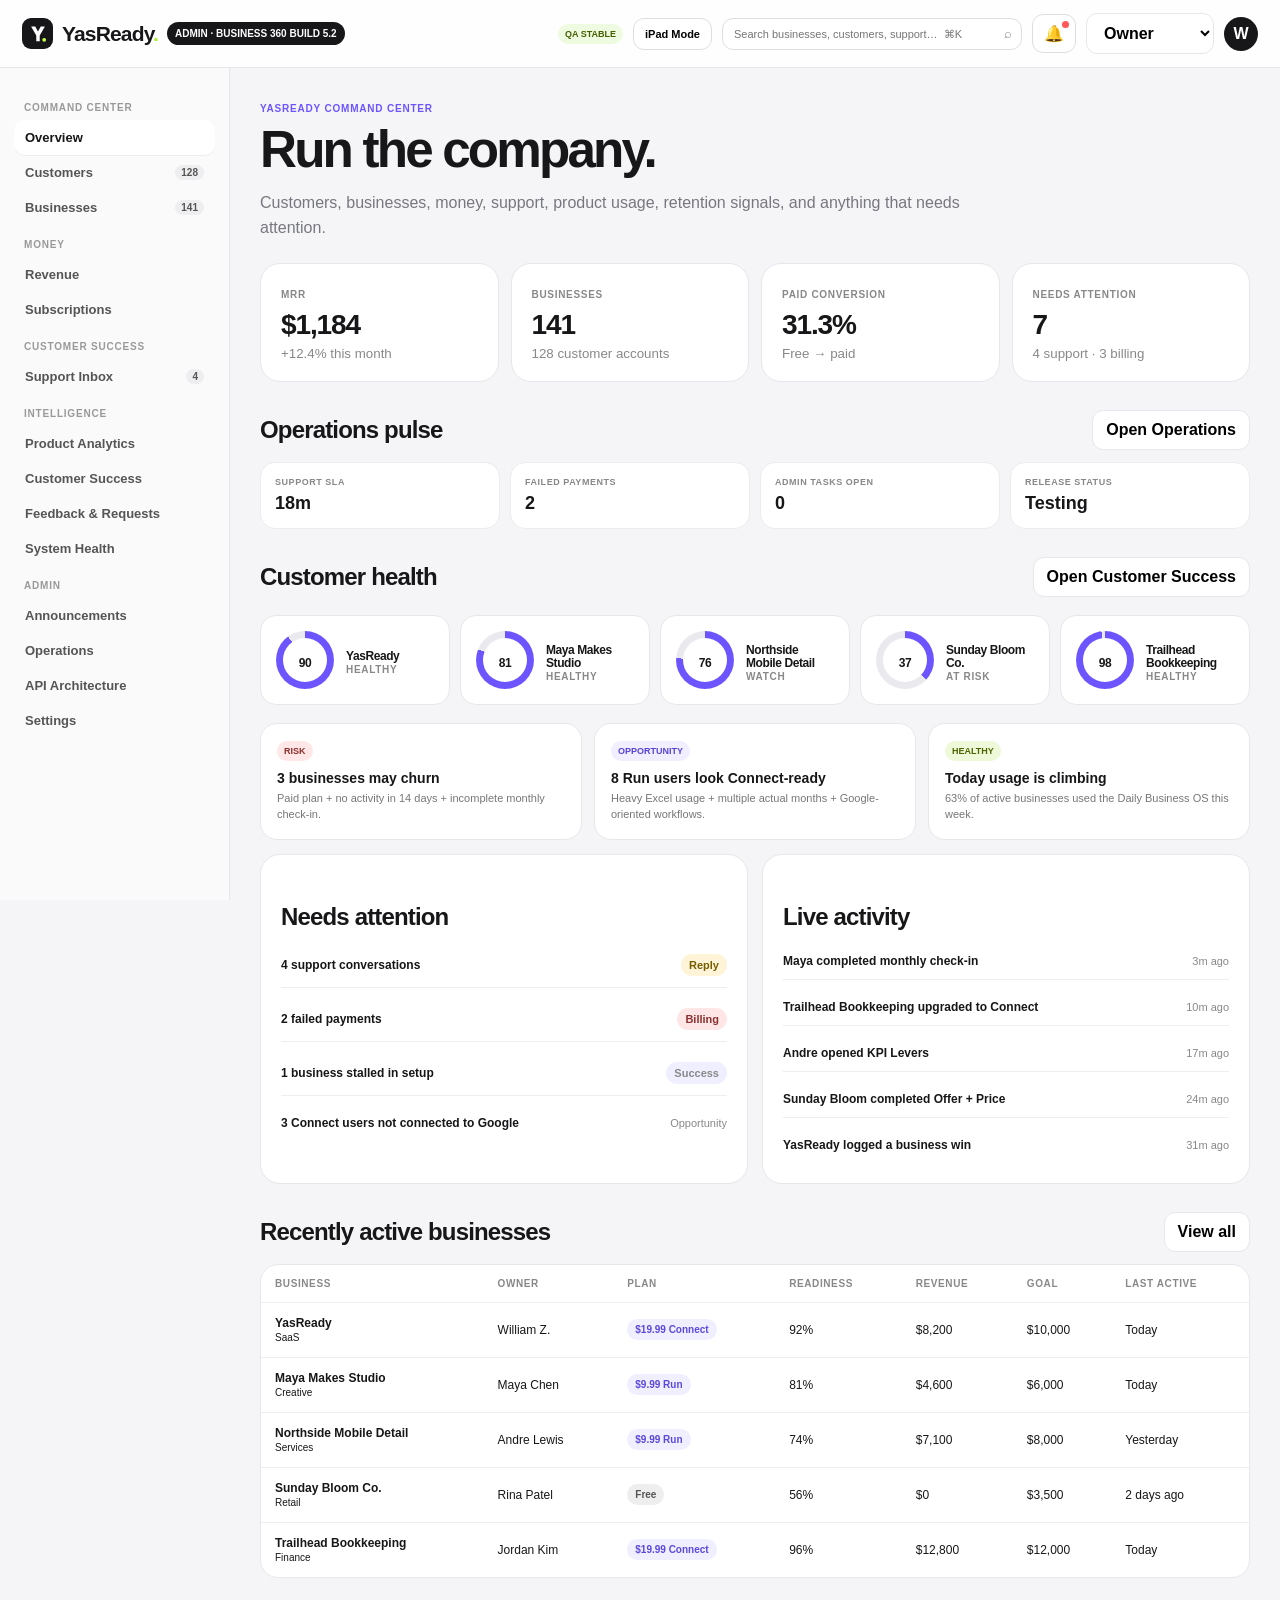
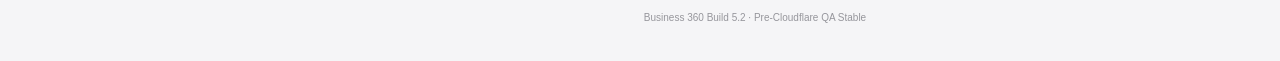
==== commit 7dba466b: "Add files via upload" ====
--- a/index.html
+++ b/index.html
@@ -1,2817 +1,617 @@
 <!doctype html>
 <html lang="en">
 <head>
-<meta charset="utf-8">
-<meta name="viewport" content="width=device-width, initial-scale=1">
-<meta name="theme-color" content="#f7f7f5">
-<title>YasReady — Get your business YasReady</title>
-<meta name="description" content="YasReady — free, plain-English Business 101 and a step-by-step roadmap to get your business YasReady.">
-<meta property="og:title" content="YasReady — Get your business YasReady">
-<meta property="og:description" content="Business 101 that grows into your business operating system. Learn the basics, build your roadmap, and know what comes next.">
-<meta property="og:type" content="website">
-<meta name="twitter:card" content="summary_large_image">
-<link rel="icon" href="data:image/svg+xml,%3Csvg xmlns='http://www.w3.org/2000/svg' viewBox='0 0 64 64'%3E%3Crect width='64' height='64' rx='18' fill='%23171719'/%3E%3Cpath d='M12 10h12l8 15 8-15h12L37 36v17H27V36z' fill='white'/%3E%3Ccircle cx='50' cy='49' r='5.5' fill='%23C6FF00'/%3E%3C/svg%3E">
+<meta charset="utf-8"><meta name="viewport" content="width=device-width,initial-scale=1">
+<title>YasReady Admin — Business 360</title>
+<link rel="icon" href="data:image/svg+xml,%3Csvg xmlns='http://www.w3.org/2000/svg' viewBox='0 0 64 64'%3E%3Crect width='64' height='64' rx='18' fill='%23171719'/%3E%3Cpath d='M16 15h9l7 12 7-12h9L36 35v14h-8V35z' fill='white'/%3E%3Ccircle cx='49' cy='48' r='5' fill='%23C6FF4A'/%3E%3C/svg%3E">
 <style>
-:root{
- --bg:#f5f5f7;--surface:#fff;--surface-2:#fbfbfd;--text:#1d1d1f;--muted:#6e6e73;--line:rgba(0,0,0,.08);
- --purple:#6e5aff;--purple-soft:#f0edff;--purple-line:#d8d1ff;--dark:#1d1d1f;--lime:#dfff78;--green:#16815c;
- --max:1180px;--pad:clamp(20px,4vw,42px);--section:clamp(76px,8vw,122px);--r:24px;--shadow:0 18px 55px rgba(0,0,0,.07)
-}
-*{box-sizing:border-box}html{scroll-behavior:smooth}body{margin:0;background:var(--bg);color:var(--text);font-family:-apple-system,BlinkMacSystemFont,"SF Pro Text","SF Pro Display","Helvetica Neue",Arial,sans-serif;-webkit-font-smoothing:antialiased;text-rendering:optimizeLegibility}button,input,select,textarea{font:inherit}button{cursor:pointer}a{color:inherit}.hidden{display:none!important}
-.shell{width:min(var(--max),calc(100% - var(--pad)*2));margin-inline:auto}
-.navWrap{position:sticky;top:0;z-index:50;background:rgba(250,250,252,.88);backdrop-filter:saturate(180%) blur(22px);-webkit-backdrop-filter:saturate(180%) blur(22px);border-bottom:1px solid var(--line)}
-.nav{height:72px;display:flex;align-items:center;gap:28px}.brand{display:flex;align-items:center;gap:10px;border:0;background:none;font-weight:800;font-size:20px;letter-spacing:-.035em}.brandMark{width:36px;height:36px;border-radius:11px;background:#171719;display:grid;place-items:center;position:relative;overflow:hidden}.brandMark svg{width:25px;height:25px;display:block}.brandDot{color:#C6FF00;font-weight:900;margin-left:1px}.navlinks{display:flex;align-items:center;gap:4px;flex:1}.navlinks button{border:0;background:none;color:#55555a;font-size:14px;font-weight:650;padding:10px 12px;border-radius:10px}.navlinks button:hover{background:rgba(0,0,0,.045);color:#1d1d1f}.navright{display:flex;align-items:center;gap:8px}.avatar{width:38px;height:38px;border:0;border-radius:50%;background:var(--purple-soft);color:var(--purple);font-weight:900}
-.supportStrip{background:#1d1d1f;color:#fff}.supportStrip .shell{min-height:42px;display:flex;align-items:center;justify-content:space-between;gap:20px}.supportStrip p{margin:0;font-size:12px;color:#bcbcc1}.supportStrip strong{color:#fff}.supportStrip button{border:0;background:none;color:var(--lime);font-size:12px;font-weight:800}
-.btn{min-height:46px;border:0;border-radius:13px;padding:0 18px;display:inline-flex;align-items:center;justify-content:center;gap:8px;font-size:14px;font-weight:750;transition:.18s ease;text-decoration:none}.btn:hover{transform:translateY(-1px)}.btn.primary{background:#1d1d1f;color:#fff;box-shadow:0 8px 22px rgba(0,0,0,.12)}.btn.secondary{background:#fff;color:#1d1d1f;border:1px solid var(--line)}.btn.light{background:#fff;color:#1d1d1f}.btn.danger{background:#c43a3a;color:#fff}.btn.dangerOutline{background:#fff;color:#b02f2f;border:1px solid #e5bcbc}.btn:disabled{opacity:.45;cursor:not-allowed;transform:none}
-.badge,.pill{display:inline-flex;align-items:center;gap:7px;background:var(--purple-soft);color:#5845e8;border-radius:999px;padding:8px 11px;font-size:12px;font-weight:800}.kicker{font-size:11px;letter-spacing:.14em;text-transform:uppercase;font-weight:850;color:var(--purple)}
-.view{min-height:calc(100vh - 114px)}
-.hero{padding:clamp(86px,9vw,132px) 0 clamp(92px,10vw,145px)}.heroGrid{display:grid;grid-template-columns:minmax(0,1.08fr) minmax(380px,.82fr);gap:clamp(52px,7vw,96px);align-items:center}.heroGrid>div{min-width:0}.hero h1{font-size:clamp(58px,6.5vw,88px);line-height:.93;letter-spacing:-.065em;margin:20px 0 25px;font-weight:900;max-width:740px}.hero h1 .accent{color:var(--purple)}.hero p{font-size:clamp(18px,1.7vw,22px);line-height:1.52;color:var(--muted);max-width:660px;margin:0}.heroActions{display:flex;gap:10px;margin-top:30px}.subtrust{display:flex;gap:18px;flex-wrap:wrap;margin-top:21px;color:#77777c;font-size:12px}.subtrust span:before{content:"✓";color:var(--green);font-weight:900;margin-right:6px}.smallNote{font-size:12px;color:#8a8a8e;line-height:1.45}
-.mock{background:linear-gradient(180deg,#fff,#fbfbfd);border:1px solid var(--line);border-radius:28px;padding:20px;box-shadow:0 28px 80px rgba(0,0,0,.10);min-width:0}.mockTop{display:flex;justify-content:space-between;gap:14px;align-items:flex-start;margin-bottom:16px}.mockTop strong{font-size:15px}.mockTop small{color:#949499;font-weight:700}.mockCard{background:#1d1d1f;color:#fff;border-radius:19px;padding:24px}.mockCard .eyebrow{font-size:12px;font-weight:800;color:var(--lime)}.mockCard h3{font-size:27px;letter-spacing:-.035em;margin:8px 0}.mockCard p{font-size:16px;line-height:1.45;color:#b7b7bc}.mockProgress{background:#f0f0ee;border-radius:14px;padding:15px;margin-top:13px}.bar{height:7px;border-radius:999px;background:#dededb;overflow:hidden}.bar span{display:block;width:42%;height:100%;background:var(--purple);border-radius:999px}.mockSteps{display:grid;gap:9px;margin-top:13px}.mockStep{display:flex;align-items:center;gap:11px;padding:12px 13px;background:#fff;border:1px solid var(--line);border-radius:13px}.dot{width:30px;height:30px;border-radius:9px;background:var(--purple-soft);display:grid;place-items:center;flex:none}
-.section,.credSection{padding:var(--section) 0}.sectionHead{display:grid;grid-template-columns:minmax(0,.9fr) minmax(340px,.72fr);gap:clamp(42px,7vw,90px);align-items:end;margin-bottom:38px}.sectionHead>div,.sectionHead>p{min-width:0}.sectionHead h2,.dark h2,.paid h2,.cta h2{font-size:clamp(40px,4.7vw,62px);line-height:1;letter-spacing:-.052em;margin:9px 0 0;font-weight:900}.sectionHead p,.paid>p{font-size:17px;line-height:1.6;color:var(--muted);margin:0 0 4px}
-.road{border-top:1px solid var(--line)}.roadItem{display:grid;grid-template-columns:52px minmax(0,1fr) auto 18px;gap:16px;align-items:center;padding:20px 4px;border-bottom:1px solid var(--line)}.roadItem .num{font-size:11px;font-weight:800;color:#a0a0a5}.roadItem strong{display:block;font-size:17px}.roadItem span{display:block;color:var(--muted);font-size:14px;margin-top:3px}.chip{background:#ebebe9;color:#626267!important;border-radius:999px;padding:7px 10px;font-size:11px!important;font-weight:800;margin:0!important}
-.dark{background:#1d1d1f;color:#fff;border-radius:30px;padding:clamp(34px,5vw,58px);display:grid;grid-template-columns:minmax(0,.9fr) minmax(0,1.1fr);gap:clamp(36px,6vw,70px);box-shadow:0 28px 80px rgba(0,0,0,.10)}.dark .kicker{color:var(--lime)}.darkGrid{display:grid;grid-template-columns:1fr 1fr;gap:12px}.feature{border:1px solid rgba(255,255,255,.11);background:rgba(255,255,255,.045);border-radius:17px;padding:21px}.feature .icon{font-size:24px}.feature h3{font-size:17px;margin:12px 0 6px}.feature p{color:#aaaab0;font-size:14px;line-height:1.5;margin:0}
-.credWrap{background:linear-gradient(180deg,#fff,#fbfbfd);border:1px solid var(--line);border-radius:28px;padding:clamp(28px,4vw,48px);box-shadow:0 18px 55px rgba(0,0,0,.045)}.credTop{display:grid;grid-template-columns:minmax(0,1fr) minmax(330px,.78fr);gap:clamp(40px,6vw,75px);align-items:end}.credTop h2{font-size:clamp(40px,4.8vw,60px);line-height:1;letter-spacing:-.052em;margin:9px 0}.credTop p{font-size:16px;line-height:1.65;color:var(--muted);margin:0}.receiptGrid{display:grid;grid-template-columns:repeat(4,1fr);gap:11px;margin-top:32px}.receipt{background:#f6f6f7;border:1px solid var(--line);border-radius:16px;padding:18px}.receipt strong{display:block;font-size:17px}.receipt span{display:block;color:#85858a;font-size:12px;line-height:1.42;margin-top:5px}.founderStrip{margin-top:26px;padding-top:24px;border-top:1px solid var(--line);display:grid;grid-template-columns:minmax(0,1fr) auto;gap:20px;align-items:center}.founderStrip p{margin:0;color:#636368;line-height:1.55}.expertMini{margin-top:24px;background:#1d1d1f;color:#fff;border-radius:20px;padding:25px;display:grid;grid-template-columns:minmax(0,1fr) auto;gap:20px;align-items:center}.expertMini .kicker{color:var(--lime)}.expertMini p{color:#aaaab0;margin:7px 0 0;line-height:1.5}
-.toolHub{display:grid;grid-template-columns:repeat(3,minmax(0,1fr));gap:14px}.freeTool{min-height:190px;background:#fff;border:1px solid var(--line);border-radius:20px;padding:23px;text-align:left;display:flex;flex-direction:column;align-items:flex-start;box-shadow:0 5px 20px rgba(0,0,0,.025);transition:.18s ease}.freeTool:hover{transform:translateY(-2px);box-shadow:0 18px 44px rgba(0,0,0,.065);border-color:var(--purple-line)}.freeTool .ftIcon{font-size:27px}.freeTool h3{font-size:19px;letter-spacing:-.025em;margin:auto 0 6px}.freeTool p{margin:0;color:var(--muted);font-size:14px;line-height:1.5}.freeTool .tiny{font-size:12px;color:var(--purple);font-weight:800;margin-top:14px}
-.paid{text-align:center}.paid>p{max-width:650px;margin:14px auto 38px}.toolGrid,.bigTools{display:grid;grid-template-columns:repeat(3,minmax(0,1fr));gap:14px;text-align:left}.tool,.bigTool{background:#fff;border:1px solid var(--line);border-radius:20px;padding:24px;box-shadow:0 5px 20px rgba(0,0,0,.025)}.tool.featured,.bigTool.featured{border-color:var(--purple-line);box-shadow:0 18px 48px rgba(110,90,255,.10)}.toolIcon{font-size:32px;margin-bottom:16px}.toolIcon.big{font-size:42px}.status{font-size:10px;letter-spacing:.13em;font-weight:900;color:var(--purple)}.status.muted{color:#99999e}.tool h3,.bigTool h2{font-size:23px;margin:10px 0 7px}.tool p,.bigTool p{color:var(--muted);line-height:1.52;font-size:14px}.cta{margin:20px 0 84px;background:linear-gradient(135deg,#6d55ff,#8c78ff);color:#fff;border-radius:28px;padding:clamp(46px,6vw,70px);text-align:center;box-shadow:0 28px 70px rgba(109,85,255,.20)}.cta p{font-size:17px;opacity:.86}
-.learn,.dash,.sitePage{padding:clamp(68px,7vw,98px) 0 110px}.pageHead{max-width:840px;margin-bottom:46px}.pageHead h1,.sitePage>h1{font-size:clamp(48px,5.6vw,72px);line-height:.98;letter-spacing:-.058em;margin:12px 0 18px}.pageHead p,.sitePage>p{font-size:18px;line-height:1.58;color:var(--muted);max-width:720px}
-.onboarding{max-width:760px;margin:auto;padding:70px var(--pad) 100px}.obBar{height:5px;background:#e5e5e2;border-radius:999px;overflow:hidden;margin-bottom:58px}.obBar span{display:block;height:100%;background:var(--purple)}.obCard h1{font-size:clamp(44px,5vw,58px);line-height:1;letter-spacing:-.055em;margin:12px 0}.obCard p{font-size:18px;color:var(--muted)}.obCard input{width:100%;border:0;border-bottom:2px solid #ccc;background:transparent;padding:18px 0;font-size:24px;font-weight:750;outline:none}.obCard input:focus{border-color:var(--purple)}.choiceGrid{display:grid;grid-template-columns:1fr 1fr;gap:11px;margin-top:26px}.choiceStack{display:grid;gap:11px;margin-top:26px}.choice{background:#fff;border:1px solid var(--line);border-radius:15px;padding:18px;text-align:left;font-weight:750}.choice.selected{border-color:var(--purple);box-shadow:inset 0 0 0 1px var(--purple);background:#faf9ff}.choice strong,.choice span{display:block}.choice span{font-weight:450;color:var(--muted);font-size:13px;margin-top:4px}.obNav{display:flex;justify-content:space-between;margin-top:40px}
-.dashHero{display:grid;grid-template-columns:minmax(0,1fr) auto;gap:30px;align-items:end;padding-bottom:30px;border-bottom:1px solid var(--line)}.dashHero h1{font-size:clamp(44px,5.5vw,68px);line-height:1;letter-spacing:-.055em;margin:8px 0}.dashHero p{color:var(--muted);font-size:16px}.scoreRing{width:112px;height:112px;border-radius:50%;display:grid;place-items:center;position:relative}.scoreRing:after{content:"";position:absolute;inset:9px;background:var(--bg);border-radius:50%}.scoreInner{position:relative;z-index:1;text-align:center}.scoreInner strong{font-size:29px}.scoreInner span{display:block;font-size:11px;color:#77777c}.progressCard{margin:22px 0 28px;background:#fff;border:1px solid var(--line);border-radius:18px;padding:21px 23px}.progressMeta,.progressTop{display:flex;justify-content:space-between;font-size:12px}.progressMeta span,.progressTop span{color:#77777c}.progressTrack,.progress{height:8px;background:#e8e8e6;border-radius:999px;overflow:hidden;margin-top:13px}.progressTrack span,.progress span{display:block;height:100%;background:var(--purple);border-radius:999px}.insightGrid{display:grid;grid-template-columns:repeat(3,1fr);gap:11px;margin:0 0 28px}.insightCard{background:#fff;border:1px solid var(--line);border-radius:17px;padding:20px}.insightCard strong{display:block;font-size:26px}.insightCard span{font-size:12px;color:#88888d}.dashGrid{display:grid;grid-template-columns:minmax(0,1fr) 320px;gap:22px}.nextCard{background:#1d1d1f;color:#fff;border-radius:22px;padding:27px;display:grid;grid-template-columns:52px minmax(0,1fr);gap:20px}.nextIcon{width:52px;height:52px;border-radius:14px;background:rgba(255,255,255,.08);display:grid;place-items:center;font-size:23px}.nextText .kicker{color:var(--lime)}.nextText h2{font-size:29px;margin:7px 0}.nextText p{color:#aaaab0;line-height:1.45}.sectionMiniHead{display:flex;justify-content:space-between;gap:16px;align-items:center;margin:32px 0 11px}.sectionMiniHead h2{font-size:21px;letter-spacing:-.03em;margin:0}.linkBtn{border:0;background:none;color:#55555a;font-weight:750}.miniRoad,.sideCard{background:#fff;border:1px solid var(--line);border-radius:18px;overflow:hidden}.miniStep{width:100%;display:grid;grid-template-columns:36px minmax(0,1fr) auto;gap:11px;align-items:center;border:0;border-bottom:1px solid var(--line);background:#fff;padding:14px;text-align:left}.miniStep:last-child{border-bottom:0}.miniStep strong,.miniStep small{display:block}.miniStep small{color:#99999e;margin-top:3px}.stepDot{width:32px;height:32px;border-radius:9px;background:#f0f0ee;display:grid;place-items:center}.stepDot.done,.stepDot.complete{background:#e4f5ee;color:var(--green)}.sideCard{padding:21px;margin-bottom:13px}.sideCard h3{font-size:20px;margin:8px 0}.sideCard p{color:var(--muted);font-size:14px;line-height:1.5}.toolPromo{background:linear-gradient(180deg,#f5f2ff,#efebff);border-color:var(--purple-line)}
-.lessonGroup{display:grid;grid-template-columns:130px minmax(0,1fr);gap:22px;margin-bottom:29px}.groupTitle{padding-top:18px;font-size:11px;letter-spacing:.14em;font-weight:850;text-transform:uppercase;color:#99999e}.lessonList{border-top:1px solid var(--line)}.lessonRow{width:100%;display:grid;grid-template-columns:40px minmax(0,1fr) auto 15px;gap:13px;align-items:center;border:0;border-bottom:1px solid var(--line);background:transparent;padding:16px 4px;text-align:left}.lessonIcon{width:36px;height:36px;border-radius:10px;background:#fff;border:1px solid var(--line);display:grid;place-items:center}.lessonRow h3{font-size:17px;margin:0}.lessonRow p{font-size:13px;color:var(--muted);margin:3px 0 0}.lessonCount{font-size:11px;color:#99999e}.disclaimer{margin-top:42px;background:#ecece9;border-radius:15px;padding:18px;display:flex;gap:12px;color:#5f5f63}.disclaimer p{margin:0;line-height:1.5;font-size:13px}
-.legalCard,.settingsCard,.printPlan{background:#fff;border:1px solid var(--line);border-radius:20px;padding:24px;box-shadow:0 5px 20px rgba(0,0,0,.025)}.formGrid{display:grid;grid-template-columns:1fr 1fr;gap:14px}.field label{display:block;font-size:12px;font-weight:750;color:#626267;margin-bottom:7px}.field input,.field textarea,.field select{width:100%;border:1px solid var(--line);background:#fff;border-radius:12px;padding:13px 14px;outline:none}.field textarea{min-height:105px;resize:vertical}.field input:focus,.field textarea:focus,.field select:focus{border-color:var(--purple-line);box-shadow:0 0 0 3px rgba(110,90,255,.08)}.healthWrap{display:grid;grid-template-columns:.9fr 1.1fr;gap:18px}.healthScore{background:#1d1d1f;color:#fff;border-radius:20px;padding:26px}.healthScore strong{font-size:52px}.healthScore p{color:#aaaab0;line-height:1.5}.healthQuestions{display:grid;gap:9px}.healthQ{background:#fff;border:1px solid var(--line);border-radius:13px;padding:14px;display:flex;justify-content:space-between;gap:12px;align-items:center}.toggle{display:flex;background:#ecece9;border-radius:9px;padding:3px}.toggle button{border:0;background:none;padding:6px 9px;border-radius:7px;font-size:11px;font-weight:800}.toggle button.on{background:#fff;color:var(--purple);box-shadow:0 2px 7px rgba(0,0,0,.08)}.calcResult{margin-top:16px;background:#1d1d1f;color:#fff;border-radius:18px;padding:22px}.calcResult strong{font-size:32px}.calcResult p{color:#aaaab0}.resultGrid{display:grid;grid-template-columns:repeat(3,1fr);gap:9px;margin-top:13px}.resultCell{background:rgba(255,255,255,.07);border-radius:12px;padding:12px}.resultCell span{display:block;color:#aaaab0;font-size:10px}.resultCell strong{font-size:20px}.nameScoreRow{display:grid;grid-template-columns:1fr 90px;gap:10px;align-items:center;margin:9px 0}.generatorOutput{background:#f3f1ff;border:1px solid var(--purple-line);border-radius:14px;padding:16px;margin-top:14px;line-height:1.55}.timeline{display:grid;gap:8px;margin-top:16px}.timelineItem{display:grid;grid-template-columns:110px minmax(0,1fr);gap:13px;padding:12px 0;border-bottom:1px solid var(--line)}.timelineItem strong{font-size:12px}.timelineItem span{color:#66666b}.forgetList{display:grid;gap:9px}.forgetItem{background:#fff;border:1px solid var(--line);border-radius:13px;padding:14px;display:flex;gap:11px}.warn{width:29px;height:29px;border-radius:8px;background:#fff0cd;display:grid;place-items:center;flex:none}.printList{display:grid;grid-template-columns:1fr 1fr;gap:9px}.printList div{border:1px solid var(--line);border-radius:11px;padding:11px}
-.settingsGrid{display:grid;grid-template-columns:1.05fr .95fr;gap:18px}.settingsCard h2{font-size:23px;margin:7px 0}.settingsCard p{color:var(--muted);line-height:1.55}.settingsRows{display:grid;gap:0;margin-top:16px}.settingsRow{display:flex;justify-content:space-between;gap:18px;align-items:center;padding:14px 0;border-top:1px solid var(--line)}.settingsRow:first-child{border-top:0}.settingsRow strong,.settingsRow span{display:block}.settingsRow span{font-size:12px;color:#88888d;margin-top:3px}.dangerZone{border-color:#efcdcd;background:#fffafa}.storageBadge{display:inline-flex;padding:7px 9px;background:#ecece9;border-radius:999px;font-size:11px;font-weight:800;color:#66666b}
-.expertCard{background:#1d1d1f;color:#fff;border-radius:22px;padding:28px;margin-top:25px;display:grid;grid-template-columns:minmax(0,1fr) auto;gap:20px;align-items:center}.expertCard p{color:#aaaab0}.founding{margin-top:26px;background:#1d1d1f;color:#fff;border-radius:22px;padding:30px;display:flex;justify-content:space-between;gap:22px;align-items:center}.founding h2{font-size:28px;margin:7px 0}.founding p{color:#aaaab0;max-width:600px}.price{font-size:36px;font-weight:900;text-align:right}.price small{font-size:13px}.price span{display:block;color:#99999e;font-size:10px;font-weight:450}
-.contactGrid{display:grid;grid-template-columns:1fr 1fr;gap:13px;margin-top:26px}.contactCard{background:#fff;border:1px solid var(--line);border-radius:18px;padding:22px}.contactCard p{color:var(--muted);line-height:1.5}.resourceLinks{display:grid;gap:8px;margin:20px 0}.resourceLink{display:flex;justify-content:space-between;gap:13px;padding:13px 14px;border:1px solid var(--line);background:#fff;border-radius:12px;text-decoration:none;font-weight:700}.resourceLink small{display:block;color:#88888d;font-weight:450;margin-top:3px}.proNote{margin-top:16px;padding:15px;border-radius:13px;background:#f1efff;border:1px solid var(--purple-line);color:#514a75;line-height:1.5}.modalBack{position:fixed;inset:0;z-index:70;background:rgba(20,20,22,.45);backdrop-filter:blur(12px);-webkit-backdrop-filter:blur(12px);display:flex;justify-content:flex-end}.modal{width:min(630px,100%);height:100%;overflow:auto;background:var(--bg);padding:50px 40px;position:relative;box-shadow:-30px 0 90px rgba(0,0,0,.18)}.close{position:absolute;top:18px;right:20px;width:38px;height:38px;border:0;border-radius:50%;background:#e9e9e6;font-size:20px}.lessonHeroIcon{width:55px;height:55px;border-radius:15px;background:var(--purple-soft);display:grid;place-items:center;font-size:26px;margin-bottom:22px}.modal h1{font-size:41px;line-height:1.04;letter-spacing:-.045em;margin:8px 0}.modal .lead{font-size:17px;color:var(--muted)}.plain{background:#fff;border:1px solid var(--line);border-radius:16px;padding:19px;margin:25px 0}.plain span{font-size:10px;letter-spacing:.12em;font-weight:850;color:var(--purple)}.plain p{line-height:1.58}.checks{display:grid;gap:7px}.checkRow{display:flex;align-items:center;gap:11px;background:#fff;border:1px solid var(--line);border-radius:12px;padding:13px;text-align:left}.checkRow.done,.checkRow.checked{color:#77777c;text-decoration:line-through;background:#f6f6f4}.box{width:22px;height:22px;border:1.5px solid #bbb;border-radius:6px;display:grid;place-items:center;flex:none}.done .box,.checked .box{background:var(--green);color:#fff;border-color:var(--green)}.tip{margin-top:20px;background:var(--lime);border-radius:14px;padding:16px;display:flex;gap:10px}.tip p{margin:0;line-height:1.5}.toast{position:fixed;left:50%;bottom:24px;transform:translateX(-50%);z-index:100;background:#1d1d1f;color:#fff;border-radius:999px;padding:11px 16px;font-size:12px;font-weight:700;box-shadow:0 15px 40px rgba(0,0,0,.2)}
-footer{min-height:96px;border-top:1px solid var(--line);display:flex;align-items:center;gap:22px;color:#88888d;font-size:12px}.footerLinks{display:flex;gap:14px;flex-wrap:wrap}.footerLinks button{border:0;background:none;color:#77777c;padding:0;font-size:12px}footer .brand{margin-right:auto;font-size:16px}.footerMark{width:28px;height:28px;border-radius:9px}
-@media(max-width:1050px){
- .heroGrid{grid-template-columns:minmax(0,1fr) minmax(340px,.78fr);gap:42px}.hero h1{font-size:clamp(54px,7vw,76px)}.receiptGrid{grid-template-columns:repeat(2,1fr)}.dashGrid{grid-template-columns:minmax(0,1fr) 280px}.toolHub,.toolGrid,.bigTools{gap:12px}
-}
-@media(max-width:820px){
- :root{--pad:22px;--section:78px}.nav{height:64px}.navlinks{display:none}.supportStrip .shell{padding:9px 0;align-items:flex-start;flex-direction:column;gap:4px}.hero{padding:72px 0 88px}.heroGrid{grid-template-columns:1fr;gap:48px}.hero h1{font-size:clamp(52px,11vw,72px);max-width:680px}.mock{width:min(620px,100%);justify-self:center}.sectionHead,.dark,.credTop,.healthWrap,.settingsGrid{grid-template-columns:1fr;gap:24px}.sectionHead p{max-width:700px}.darkGrid{grid-template-columns:1fr 1fr}.founderStrip,.expertMini,.expertCard{grid-template-columns:1fr}.toolHub,.toolGrid,.bigTools{grid-template-columns:1fr 1fr}.dashHero{grid-template-columns:1fr}.dashGrid{grid-template-columns:1fr}.scoreRing{width:100px;height:100px}.lessonGroup{grid-template-columns:1fr;gap:4px}.groupTitle{padding-top:0}.founding{flex-direction:column;align-items:flex-start}.price{text-align:left}.contactGrid{grid-template-columns:1fr}.modal{width:100%;padding:48px 24px}.formGrid{grid-template-columns:1fr}
-}
-@media(max-width:560px){
- :root{--pad:18px;--section:68px}.brand{font-size:18px}.brandMark{width:33px;height:33px}.navright #settingsBtn{display:none!important}.hero{padding-top:58px}.hero h1{font-size:clamp(46px,15vw,62px)}.hero p{font-size:17px}.heroActions{flex-direction:column;align-items:stretch}.mock{padding:14px;border-radius:22px}.mockCard{padding:20px}.sectionHead h2,.dark h2,.paid h2,.cta h2{font-size:clamp(38px,12vw,50px)}.roadItem{grid-template-columns:38px minmax(0,1fr) 14px}.roadItem .chip{display:none}.dark{padding:28px 20px;border-radius:24px}.darkGrid,.receiptGrid,.toolHub,.toolGrid,.bigTools,.insightGrid,.resultGrid,.printList,.choiceGrid{grid-template-columns:1fr}.freeTool{min-height:165px}.credWrap{padding:24px 19px;border-radius:24px}.cta{border-radius:24px;padding:44px 20px}.pageHead h1,.sitePage>h1{font-size:clamp(42px,13vw,54px)}.onboarding{padding-left:18px;padding-right:18px}.obNav{gap:10px}.obNav .btn{flex:1}.healthQ{align-items:flex-start;flex-direction:column}.settingsRow{align-items:flex-start;flex-direction:column}.timelineItem{grid-template-columns:1fr;gap:4px}.modal h1{font-size:36px}footer{align-items:flex-start;flex-direction:column;padding:28px 0}
-}
-@media print{.navWrap,.supportStrip,footer,.noPrint,.btn,.tabbar{display:none!important}.view{display:none!important}#plan{display:block!important}body{background:#fff}.sitePage{padding:20px 0}.printPlan{border:0;box-shadow:none}}
-
-/* ===== YasReady Connected Business Workspace ===== */
-.workspaceHero{display:grid;grid-template-columns:1fr auto;gap:24px;align-items:end;margin-bottom:28px}
-.workspaceHero h1{font-size:clamp(46px,6vw,72px);line-height:.98;letter-spacing:-.055em;margin:8px 0 10px}
-.workspaceHero p{max-width:720px;color:var(--muted);font-size:17px;line-height:1.55}
-.workspaceTabs{display:flex;gap:8px;flex-wrap:wrap;margin:0 0 22px}
-.workspaceTabs button{border:1px solid var(--line);background:#fff;border-radius:999px;padding:10px 14px;font-weight:800;font-size:12px;color:#666}
-.workspaceTabs button.active{background:#17171a;color:#fff;border-color:#17171a}
-.workspacePanel{display:none}.workspacePanel.active{display:block}
-.wsGrid{display:grid;grid-template-columns:1fr 1fr;gap:16px}
-.wsCard{background:#fff;border:1px solid var(--line);border-radius:22px;padding:24px;box-shadow:0 10px 28px rgba(20,20,24,.03)}
-.wsCard.wide{grid-column:1/-1}.wsCard h2{font-size:25px;letter-spacing:-.035em;margin:7px 0 8px}.wsCard>p{color:var(--muted);line-height:1.55;margin-top:0}
-.wsFields{display:grid;grid-template-columns:1fr 1fr;gap:14px;margin-top:18px}.wsFields.one{grid-template-columns:1fr}
-.wsField label{display:block;font-size:11px;font-weight:850;color:#666;margin:0 0 7px;text-transform:uppercase;letter-spacing:.06em}.wsField input,.wsField textarea,.wsField select{width:100%;border:1px solid var(--line);background:#fff;border-radius:12px;padding:13px 14px;outline:none;color:#222}.wsField textarea{min-height:92px;resize:vertical}.wsField input:focus,.wsField textarea:focus,.wsField select:focus{border-color:#bfb5ff;box-shadow:0 0 0 3px rgba(109,85,255,.08)}
-.wsMetrics{display:grid;grid-template-columns:repeat(4,1fr);gap:12px;margin:18px 0 0}.wsMetric{background:#f5f5f2;border-radius:16px;padding:17px}.wsMetric span{display:block;font-size:10px;font-weight:850;letter-spacing:.08em;color:#888;text-transform:uppercase}.wsMetric strong{display:block;font-size:24px;letter-spacing:-.04em;margin-top:5px}.wsMetric small{display:block;color:#999;margin-top:3px}
-.offeringRow,.expenseRow{display:grid;grid-template-columns:1.4fr .8fr .8fr .8fr auto;gap:9px;align-items:end;padding:12px 0;border-top:1px solid var(--line)}.expenseRow{grid-template-columns:1.5fr .8fr .9fr auto}.offeringRow:first-child,.expenseRow:first-child{border-top:0}.miniField label{display:block;font-size:10px;font-weight:800;color:#888;margin-bottom:5px}.miniField input,.miniField select{width:100%;border:1px solid var(--line);border-radius:10px;padding:10px;background:#fff}.iconBtn{width:38px;height:38px;border:1px solid var(--line);background:#fff;border-radius:10px;color:#a33;font-weight:900}
-.wsInsight{background:linear-gradient(145deg,#17171a,#24232c);color:#fff;border-radius:22px;padding:25px}.wsInsight .kicker{color:#d9ff72}.wsInsight h3{font-size:25px;margin:8px 0}.wsInsight p{color:#aaa;line-height:1.55;margin-bottom:0}.wsNext{display:grid;gap:9px;margin-top:16px}.wsNext div{display:grid;grid-template-columns:32px 1fr;gap:10px;align-items:center;background:rgba(255,255,255,.07);border-radius:12px;padding:11px}.wsNext b{width:28px;height:28px;border-radius:8px;background:#fff;color:#111;display:grid;place-items:center;font-size:12px}
-.planRun{display:grid;grid-template-columns:repeat(4,1fr);gap:12px}.runCard{background:#fff;border:1px solid var(--line);border-radius:18px;padding:19px}.runCard span{display:block;color:#888;font-size:11px;font-weight:800;text-transform:uppercase;letter-spacing:.06em}.runCard strong{display:block;font-size:29px;letter-spacing:-.045em;margin-top:6px}.runCard small{color:#999}
-.profilePill{display:inline-flex;align-items:center;gap:8px;background:#eeeaff;color:#6047e6;border-radius:999px;padding:8px 11px;font-size:12px;font-weight:800}
-.profileList{display:grid;gap:8px;margin-top:15px}.profileItem{display:flex;align-items:center;justify-content:space-between;gap:12px;border:1px solid var(--line);border-radius:13px;padding:12px 13px;background:#fff}.profileItem.active{border-color:#c9c0ff;background:#faf8ff}.profileItem strong,.profileItem small{display:block}.profileItem small{color:#888;margin-top:2px}
-.dashboardWorkspace{margin:0 0 30px}.dashboardWorkspace .wsMetrics{margin-top:0}
-@media(max-width:900px){.workspaceHero{grid-template-columns:1fr}.wsGrid{grid-template-columns:1fr}.wsCard.wide{grid-column:auto}.wsFields{grid-template-columns:1fr}.wsMetrics,.planRun{grid-template-columns:1fr 1fr}.offeringRow{grid-template-columns:1fr 1fr}.expenseRow{grid-template-columns:1fr 1fr}.offeringRow .iconBtn,.expenseRow .iconBtn{width:100%}}
-@media(max-width:560px){.wsMetrics,.planRun{grid-template-columns:1fr}.offeringRow,.expenseRow{grid-template-columns:1fr}.workspaceTabs{overflow-x:auto;flex-wrap:nowrap;padding-bottom:4px}.workspaceTabs button{white-space:nowrap}}
-
-
-.workspacePromo{
-  display:grid;grid-template-columns:minmax(0,1fr) auto;gap:30px;align-items:center;
-  background:linear-gradient(135deg,#17171a,#25232f);color:#fff;border-radius:26px;
-  padding:30px;margin:-8px 0 34px;box-shadow:0 22px 60px rgba(0,0,0,.12)
-}
-.workspacePromo h2{font-size:clamp(30px,4vw,44px);line-height:1;letter-spacing:-.045em;margin:8px 0 10px}
-.workspacePromo p{color:#b7b5be;max-width:720px;line-height:1.55;margin:0}
-.workspacePromo .kicker{color:#dfff7d}
-#freeTools .toolHub{margin-top:8px}
-#freeTools .pageHead{margin-bottom:34px}
-@media(max-width:800px){
-  .workspacePromo{grid-template-columns:1fr;padding:24px}
-  .workspacePromo .btn{width:100%}
-}
-
-
-/* === BUILD 1: YASREADY BUSINESS DATA ENGINE === */
-.dataEngineBar{display:grid;grid-template-columns:1fr auto;gap:20px;align-items:center;background:#17171a;color:#fff;border-radius:22px;padding:24px;margin:0 0 24px}
-.dataEngineBar h3{font-size:22px;margin:4px 0 6px;letter-spacing:-.03em}.dataEngineBar p{margin:0;color:#aaa;line-height:1.5;font-size:14px}.dataEngineBar .kicker{color:#dfff7d}
-.engineStatus{display:flex;gap:8px;flex-wrap:wrap;justify-content:flex-end}.enginePill{padding:8px 11px;border-radius:999px;background:#29292d;color:#d7d7dc;font-size:11px;font-weight:800}.enginePill.good{background:#eaffb1;color:#263000}
-.dataQuality{background:#fff;border:1px solid rgba(0,0,0,.08);border-radius:20px;padding:22px;margin:18px 0}
-.dataQualityTop{display:flex;justify-content:space-between;gap:20px;align-items:center}.dataQualityTop h3{margin:0;font-size:18px}.dataQualityTop strong{font-size:26px}
-.dqTrack{height:8px;background:#eeeef0;border-radius:999px;overflow:hidden;margin:14px 0 8px}.dqFill{height:100%;background:#6c55ff;border-radius:999px;transition:width .25s ease}
-.dqList{display:flex;gap:8px;flex-wrap:wrap;margin-top:12px}.dqChip{font-size:11px;padding:7px 9px;border-radius:999px;background:#f4f4f5;color:#69696e}.dqChip.done{background:#edfbd0;color:#405000}
-.metricPreview{display:grid;grid-template-columns:repeat(4,1fr);gap:12px;margin:20px 0}.metricPreviewCard{background:#fff;border:1px solid rgba(0,0,0,.08);border-radius:18px;padding:18px}.metricPreviewCard span{display:block;font-size:11px;color:#85858b;font-weight:700;text-transform:uppercase;letter-spacing:.06em}.metricPreviewCard strong{display:block;font-size:25px;margin-top:8px;letter-spacing:-.04em}.metricPreviewCard small{display:block;color:#8a8a90;margin-top:4px}
-.kpiLocked{background:linear-gradient(135deg,#f4f1ff,#fff);border:1px solid #ddd6ff;border-radius:22px;padding:24px;margin:22px 0}.kpiLockedTop{display:flex;justify-content:space-between;gap:20px}.kpiLocked h3{font-size:22px;margin:5px 0 7px}.kpiLocked p{color:#68686e;max-width:720px;line-height:1.5}.lockTag{height:max-content;padding:7px 10px;border-radius:999px;background:#17171a;color:#fff;font-size:10px;font-weight:800}
-.kpiMiniGrid{display:grid;grid-template-columns:repeat(3,1fr);gap:10px;margin-top:17px}.kpiMini{background:rgba(255,255,255,.78);border:1px solid rgba(108,85,255,.12);border-radius:14px;padding:14px}.kpiMini strong{display:block;font-size:14px}.kpiMini span{display:block;color:#8a8a90;font-size:11px;margin-top:4px}
-.engineTabs{display:flex;gap:7px;overflow:auto;padding-bottom:3px;margin:20px 0}.engineTab{white-space:nowrap;border:0;background:#eeeef1;border-radius:999px;padding:9px 13px;font-size:12px;font-weight:800;cursor:pointer}.engineTab.active{background:#17171a;color:#fff}
-.enginePanel{display:none}.enginePanel.active{display:block}
-.monthGrid{display:grid;grid-template-columns:repeat(2,1fr);gap:14px}.monthCard{background:#fff;border:1px solid rgba(0,0,0,.08);border-radius:18px;padding:18px}
-.smallHelp{font-size:11px;color:#89898f;line-height:1.45;margin-top:6px}
-@media(max-width:900px){.metricPreview{grid-template-columns:repeat(2,1fr)}.kpiMiniGrid{grid-template-columns:1fr}.dataEngineBar{grid-template-columns:1fr}.engineStatus{justify-content:flex-start}.monthGrid{grid-template-columns:1fr}}
-@media(max-width:560px){.metricPreview{grid-template-columns:1fr}.dataQualityTop,.kpiLockedTop{align-items:flex-start;flex-direction:column}}
-
-
-/* === BUILD 2: RUN YASREADY KPI + LEVERS === */
-.runHero{
-  background:linear-gradient(135deg,#17171a,#25232f 65%,#312d49);
-  color:#fff;border-radius:28px;padding:34px;margin:0 0 24px;
-  display:grid;grid-template-columns:1fr auto;gap:30px;align-items:center;
-  box-shadow:0 24px 70px rgba(0,0,0,.14)
-}
-.runHero .kicker{color:#dfff7d}.runHero h2{font-size:clamp(34px,4.6vw,52px);line-height:1;letter-spacing:-.05em;margin:8px 0 12px}
-.runHero p{color:#b9b7c1;max-width:760px;line-height:1.55;margin:0}
-.runPrice{font-size:38px;font-weight:900;letter-spacing:-.04em;text-align:right}.runPrice small{font-size:13px;font-weight:600;color:#aaa;display:block;margin-top:3px}
-.kpiGrid{display:grid;grid-template-columns:repeat(3,minmax(0,1fr));gap:14px;margin:20px 0}
-.kpiCard{
-  background:#fff;border:1px solid rgba(0,0,0,.08);border-radius:20px;padding:20px;
-  box-shadow:0 6px 24px rgba(0,0,0,.025);position:relative;overflow:hidden
-}
-.kpiCard.good{border-color:#d9efbf}.kpiCard.warn{border-color:#f1ddb2}.kpiCard.bad{border-color:#f0caca}
-.kpiTop{display:flex;justify-content:space-between;gap:14px;align-items:flex-start}.kpiLabel{font-size:11px;text-transform:uppercase;letter-spacing:.08em;color:#89898f;font-weight:800}
-.kpiValue{font-size:32px;font-weight:900;letter-spacing:-.045em;margin:8px 0 2px}.kpiSub{font-size:12px;color:#8b8b91}
-.kpiStatus{font-size:10px;font-weight:900;padding:7px 9px;border-radius:999px;background:#f0f0f2;color:#666;white-space:nowrap}.kpiStatus.good{background:#eefbd7;color:#455500}.kpiStatus.warn{background:#fff3d7;color:#745300}.kpiStatus.bad{background:#ffe6e6;color:#8a2b2b}
-.kpiDivider{height:1px;background:#eeeef0;margin:16px 0}
-.kpiWhy,.kpiLever{font-size:12px;line-height:1.48}.kpiWhy strong,.kpiLever strong{display:block;color:#303034;margin-bottom:4px}.kpiWhy{color:#77777c}.kpiLever{color:#575065;background:#f7f4ff;border-radius:12px;padding:11px;margin-top:10px}
-.leverBoard{background:#fff;border:1px solid rgba(0,0,0,.08);border-radius:22px;padding:24px;margin:22px 0}
-.leverBoardHead{display:flex;justify-content:space-between;gap:20px;align-items:flex-end}.leverBoardHead h3{font-size:24px;margin:5px 0 0;letter-spacing:-.035em}.leverBoardHead p{color:#77777c;max-width:650px;line-height:1.5;margin:0}
-.leverList{display:grid;gap:10px;margin-top:18px}.leverRow{display:grid;grid-template-columns:42px 1fr auto;gap:13px;align-items:center;padding:14px;border:1px solid rgba(0,0,0,.07);border-radius:15px;background:#fcfcfc}
-.leverIcon{width:36px;height:36px;border-radius:11px;background:#f1efff;display:grid;place-items:center}.leverRow strong{display:block;font-size:14px}.leverRow span{display:block;color:#85858b;font-size:12px;margin-top:3px}.leverImpact{font-size:11px;font-weight:900;color:#6c55ff;background:#f1efff;border-radius:999px;padding:7px 9px}
-.targetPanel{display:grid;grid-template-columns:1fr 1fr;gap:14px;margin:22px 0}.targetCard{background:#fff;border:1px solid rgba(0,0,0,.08);border-radius:20px;padding:22px}.targetCard h3{font-size:18px;margin:5px 0 12px}
-.targetRow{display:grid;grid-template-columns:1fr 110px;gap:12px;align-items:center;margin:12px 0}.targetRow label{font-size:13px;color:#59595e}.targetRow input{width:100%;border:1px solid rgba(0,0,0,.1);border-radius:11px;padding:10px 11px}
-.goalBar{height:10px;background:#ededf0;border-radius:999px;overflow:hidden;margin:10px 0}.goalBar span{display:block;height:100%;background:linear-gradient(90deg,#6c55ff,#917eff);border-radius:999px}
-.runInsight{background:linear-gradient(135deg,#f5f2ff,#fff);border:1px solid #ddd6ff;border-radius:22px;padding:24px;margin:22px 0}
-.runInsight h3{font-size:22px;margin:7px 0 8px}.runInsight p{color:#68686d;line-height:1.55}
-.previewLock{display:flex;gap:10px;align-items:center;padding:12px 14px;border-radius:13px;background:#f3f3f5;color:#707076;font-size:12px;margin-top:14px}
-.trendSpark{display:flex;gap:4px;align-items:flex-end;height:34px;margin-top:10px}.trendSpark span{display:block;width:7px;border-radius:4px;background:#d9d5ff}
-@media(max-width:1000px){.kpiGrid{grid-template-columns:repeat(2,1fr)}.runHero{grid-template-columns:1fr}.runPrice{text-align:left}.targetPanel{grid-template-columns:1fr}}
-@media(max-width:650px){.kpiGrid{grid-template-columns:1fr}.leverBoardHead{align-items:flex-start;flex-direction:column}.leverRow{grid-template-columns:38px 1fr}.leverImpact{grid-column:2;justify-self:start}.targetRow{grid-template-columns:1fr}}
-
-
-/* === BUILD 3: FINANCIAL MODEL + EXCEL === */
-.finHero{background:linear-gradient(135deg,#f4f1ff,#fff);border:1px solid #ddd6ff;border-radius:26px;padding:28px;margin:0 0 22px;display:grid;grid-template-columns:1fr auto;gap:24px;align-items:center}
-.finHero h2{font-size:clamp(32px,4vw,48px);line-height:1;letter-spacing:-.045em;margin:8px 0 10px}.finHero p{color:#69696f;max-width:760px;line-height:1.55;margin:0}
-.finTabs{display:flex;gap:7px;overflow:auto;margin:20px 0}.finTab{border:0;background:#ececef;border-radius:999px;padding:9px 13px;font-size:12px;font-weight:800;white-space:nowrap;cursor:pointer}.finTab.active{background:#17171a;color:#fff}
-.finPanel{display:none}.finPanel.active{display:block}
-.finTableWrap{overflow:auto;background:#fff;border:1px solid rgba(0,0,0,.08);border-radius:20px;padding:8px}
-.finTable{width:100%;border-collapse:collapse;min-width:760px}.finTable th,.finTable td{padding:12px 13px;border-bottom:1px solid #eeeef0;text-align:right;font-size:13px}.finTable th:first-child,.finTable td:first-child{text-align:left;position:sticky;left:0;background:#fff}.finTable th{font-size:11px;color:#77777c;text-transform:uppercase;letter-spacing:.06em}.finTable tr.total td{font-weight:900;border-top:1px solid #aaa}.finTable tr.sub td:first-child{padding-left:28px;color:#777}
-.finInputs{display:grid;grid-template-columns:repeat(3,1fr);gap:12px}.finInputCard{background:#fff;border:1px solid rgba(0,0,0,.08);border-radius:18px;padding:18px}.finInputCard label{display:block;font-size:11px;font-weight:800;color:#777;text-transform:uppercase;letter-spacing:.06em}.finInputCard input{width:100%;margin-top:8px;border:1px solid rgba(0,0,0,.1);border-radius:11px;padding:11px 12px;font-size:16px}
-.forecastCards{display:grid;grid-template-columns:repeat(4,1fr);gap:12px;margin:18px 0}.forecastCard{background:#fff;border:1px solid rgba(0,0,0,.08);border-radius:18px;padding:18px}.forecastCard span{display:block;font-size:10px;text-transform:uppercase;letter-spacing:.07em;color:#85858b;font-weight:800}.forecastCard strong{display:block;font-size:25px;margin-top:7px;letter-spacing:-.04em}
-.excelCard{background:#17171a;color:#fff;border-radius:24px;padding:26px;margin:22px 0;display:grid;grid-template-columns:1fr auto;gap:24px;align-items:center}.excelCard .kicker{color:#dfff7d}.excelCard h3{font-size:26px;margin:7px 0 8px}.excelCard p{color:#aaa;max-width:700px;line-height:1.5}.excelCard .btn{background:#fff;color:#17171a}
-.monthActualGrid{display:grid;grid-template-columns:repeat(4,1fr);gap:10px}.actualField{background:#fff;border:1px solid rgba(0,0,0,.08);border-radius:15px;padding:14px}.actualField label{display:block;font-size:10px;text-transform:uppercase;letter-spacing:.06em;color:#888;font-weight:800}.actualField input{width:100%;border:0;border-bottom:1px solid #ddd;padding:9px 0 5px;font-size:16px;outline:0}
-@media(max-width:900px){.finHero,.excelCard{grid-template-columns:1fr}.finInputs{grid-template-columns:1fr 1fr}.forecastCards,.monthActualGrid{grid-template-columns:1fr 1fr}}
-@media(max-width:560px){.finInputs,.forecastCards,.monthActualGrid{grid-template-columns:1fr}}
-
-
-/* === BUILD 4: SAAS PRODUCT + FUNNEL POLISH === */
-.saasHero{background:linear-gradient(145deg,#17171a,#24232b 60%,#302b4d);color:#fff;border-radius:30px;padding:36px;margin-bottom:24px;position:relative;overflow:hidden}
-.saasHero:after{content:"";position:absolute;width:300px;height:300px;border-radius:50%;background:rgba(150,126,255,.16);right:-80px;top:-130px;filter:blur(4px)}
-.saasHero>*{position:relative;z-index:1}.saasHero .kicker{color:#dfff7d}.saasHero h2{font-size:clamp(36px,5vw,58px);letter-spacing:-.055em;line-height:.98;margin:9px 0 12px}.saasHero p{max-width:760px;color:#b9b7c0;line-height:1.55}
-.saasActions{display:flex;gap:10px;flex-wrap:wrap;margin-top:22px}
-.saasActions .btn.secondary{background:#2d2d33;color:#fff;border-color:#3a3a40}
-.nextMoveGrid{display:grid;grid-template-columns:repeat(3,1fr);gap:12px;margin:18px 0 26px}.nextMove{background:#fff;border:1px solid rgba(0,0,0,.08);border-radius:19px;padding:18px}.nextMoveNum{width:28px;height:28px;border-radius:9px;background:#17171a;color:#fff;display:grid;place-items:center;font-size:11px;font-weight:900;margin-bottom:12px}.nextMove strong{display:block;font-size:14px}.nextMove span{display:block;color:#85858b;font-size:12px;line-height:1.45;margin-top:5px}
-.planStrip{display:grid;grid-template-columns:repeat(3,1fr);gap:12px;margin:22px 0}.planStage{border-radius:20px;padding:20px;border:1px solid rgba(0,0,0,.08);background:#fff;position:relative}.planStage.current{background:#17171a;color:#fff}.planStage .planPrice{font-size:24px;font-weight:900;letter-spacing:-.04em}.planStage h3{font-size:18px;margin:7px 0 5px}.planStage p{font-size:12px;color:#818187;line-height:1.45}.planStage.current p{color:#aaa}.planStage .planTag{position:absolute;right:13px;top:13px;font-size:9px;font-weight:900;padding:6px 8px;border-radius:999px;background:#effbd5;color:#405000}
-.unlockCard{background:linear-gradient(135deg,#f5f2ff,#fff);border:1px solid #ded7ff;border-radius:22px;padding:24px;margin:22px 0;display:grid;grid-template-columns:1fr auto;gap:20px;align-items:center}.unlockCard h3{font-size:22px;margin:6px 0}.unlockCard p{color:#6e6e74;line-height:1.5;margin:0}.unlockStat{font-size:36px;font-weight:900;letter-spacing:-.05em;text-align:right}.unlockStat small{font-size:11px;display:block;color:#777;font-weight:700;letter-spacing:0}
-.healthRow{display:grid;grid-template-columns:1.1fr .9fr;gap:14px;margin:22px 0}.healthCard{background:#fff;border:1px solid rgba(0,0,0,.08);border-radius:20px;padding:22px}.healthCard h3{font-size:18px;margin:5px 0 12px}.healthMeter{height:12px;background:#ececef;border-radius:999px;overflow:hidden}.healthMeter span{display:block;height:100%;background:linear-gradient(90deg,#6c55ff,#9d8aff);border-radius:999px}.healthMeta{display:flex;justify-content:space-between;gap:10px;margin-top:9px;color:#85858b;font-size:11px}
-.activityList{display:grid;gap:9px}.activityItem{display:grid;grid-template-columns:10px 1fr;gap:10px;align-items:start;font-size:12px;color:#6f6f75}.activityDot{width:8px;height:8px;border-radius:50%;background:#8c75ff;margin-top:5px}
-.emptySaaS{border:1px dashed #ccc;border-radius:18px;padding:22px;text-align:center;background:#fafafa}.emptySaaS strong{display:block;font-size:16px}.emptySaaS span{display:block;color:#888;font-size:12px;line-height:1.5;margin:6px auto 14px;max-width:500px}
-.connectPreview{background:#fff;border:1px solid rgba(0,0,0,.08);border-radius:22px;padding:24px;margin:22px 0}.connectApps{display:grid;grid-template-columns:repeat(3,1fr);gap:10px;margin-top:16px}.connectApp{border:1px solid #ececef;border-radius:15px;padding:15px}.connectApp strong{display:block;font-size:13px}.connectApp span{font-size:11px;color:#888;display:block;margin-top:4px}.connectApp.locked{opacity:.62}
-@media(max-width:900px){.nextMoveGrid,.planStrip,.connectApps{grid-template-columns:1fr}.healthRow{grid-template-columns:1fr}.unlockCard{grid-template-columns:1fr}.unlockStat{text-align:left}}
-
-
-/* === BUILD 4.1: GUIDED / INTUITIVE / GRANDMA TEST === */
-.mobileMenuBtn{display:none;width:40px;height:40px;border:1px solid var(--line);border-radius:11px;background:#fff;font-size:20px;align-items:center;justify-content:center}
-.mobileDrawer{display:none;position:fixed;inset:64px 0 auto 0;background:rgba(250,250,252,.98);backdrop-filter:blur(20px);z-index:80;border-bottom:1px solid var(--line);padding:14px 18px 20px;box-shadow:0 18px 40px rgba(0,0,0,.08)}
-.mobileDrawer.open{display:grid;gap:7px}.mobileDrawer button{border:0;background:#fff;border:1px solid var(--line);border-radius:12px;padding:13px;text-align:left;font-weight:750;color:#333}
-.guidedHero{max-width:830px;margin:0 auto 28px;text-align:center}.guidedHero h1{font-size:clamp(44px,6vw,68px);line-height:.98;letter-spacing:-.055em;margin:10px 0 16px}.guidedHero p{font-size:18px;color:var(--muted);line-height:1.55;max-width:680px;margin:auto}
-.guideProgress{display:flex;gap:7px;max-width:680px;margin:25px auto 34px}.guideProgress span{height:7px;flex:1;border-radius:999px;background:#e3e3e6}.guideProgress span.done,.guideProgress span.active{background:#6c55ff}.guideProgress span.active{box-shadow:0 0 0 4px rgba(108,85,255,.1)}
-.guideCard{max-width:760px;margin:auto;background:#fff;border:1px solid var(--line);border-radius:25px;padding:clamp(24px,4vw,38px);box-shadow:0 18px 55px rgba(0,0,0,.055)}.guideCard h2{font-size:clamp(30px,4vw,42px);letter-spacing:-.045em;margin:7px 0 10px}.guideCard>p{color:var(--muted);line-height:1.55;margin-bottom:25px}
-.guideActions{display:flex;align-items:center;justify-content:space-between;gap:10px;margin-top:24px}.guideActions .right{display:flex;gap:9px}.skipBtn{border:0;background:none;color:#777;font-weight:700;padding:10px}
-.explainBox{background:#f5f3ff;border:1px solid #e0daff;border-radius:15px;padding:15px;margin:15px 0;color:#5d5870;font-size:13px;line-height:1.5}.explainBox strong{display:block;color:#353044;margin-bottom:4px}
-.unitWrap{position:relative}.unitPrefix{position:absolute;left:13px;top:50%;transform:translateY(-50%);color:#888;font-weight:700}.unitWrap input.hasPrefix{padding-left:28px}
-.plainLabel small{display:block;color:#8b8b90;font-weight:450;line-height:1.35;margin-top:3px}
-.myBusinessQuick{display:grid;grid-template-columns:repeat(4,1fr);gap:10px;margin:16px 0}.quickAction{background:#fff;border:1px solid var(--line);border-radius:16px;padding:15px;text-align:left}.quickAction strong{display:block;font-size:13px}.quickAction span{display:block;color:#888;font-size:11px;margin-top:4px;line-height:1.4}
-.flowBanner{background:#eefbd7;border:1px solid #d5ecaa;border-radius:18px;padding:16px 18px;margin:0 0 22px;display:flex;justify-content:space-between;gap:18px;align-items:center}.flowBanner p{margin:0;color:#566032;font-size:13px;line-height:1.5}.flowBanner strong{color:#374313}.flowBanner .btn{flex:none}
-.glossaryTerm{border-bottom:1px dotted #777;cursor:help}
-@media(max-width:900px){.myBusinessQuick{grid-template-columns:1fr 1fr}}
-@media(max-width:700px){.mobileMenuBtn{display:inline-flex}.navlinks{display:none!important}.mobileDrawer{top:64px}.myBusinessQuick{grid-template-columns:1fr}.guideActions{align-items:stretch;flex-direction:column-reverse}.guideActions .right{display:grid;grid-template-columns:1fr 1fr}.skipBtn{text-align:center}.flowBanner{align-items:flex-start;flex-direction:column}.flowBanner .btn{width:100%}}
-
-
-/* === BUILD 4.2: SaaS hardening === */
-.navlinks button{position:relative}
-.navlinks button.active:after{content:"";position:absolute;left:10px;right:10px;bottom:-18px;height:2px;background:#17171a;border-radius:2px}
-.productShellNote{background:#fff;border:1px solid rgba(0,0,0,.08);border-radius:18px;padding:16px 18px;margin:0 0 20px;display:flex;align-items:center;justify-content:space-between;gap:16px}
-.productShellNote strong{display:block;font-size:14px}.productShellNote span{display:block;color:#7b7b80;font-size:12px;margin-top:3px}
-.setupChecklist{display:grid;grid-template-columns:repeat(4,1fr);gap:10px;margin:18px 0 26px}
-.setupStep{background:#fff;border:1px solid rgba(0,0,0,.08);border-radius:16px;padding:15px}
-.setupStep strong{display:block;font-size:13px}.setupStep span{display:block;color:#888;font-size:11px;margin-top:4px}.setupStep.done{background:#f4fbe7;border-color:#dcecb5}
-.setupStep .check{font-size:14px;margin-bottom:8px}
-.contextActions{display:flex;gap:9px;flex-wrap:wrap;margin-top:16px}
-.breadcrumb{font-size:11px;color:#8a8a90;margin-bottom:14px}.breadcrumb strong{color:#555}
-.inlineHelp{background:#f8f8f9;border:1px solid rgba(0,0,0,.07);border-radius:14px;padding:13px 14px;font-size:12px;color:#6f6f74;line-height:1.5;margin:12px 0}
-.hideWhenNoBusiness.hidden{display:none!important}
-@media(max-width:900px){.setupChecklist{grid-template-columns:1fr 1fr}.navlinks button.active:after{display:none}}
-@media(max-width:560px){.setupChecklist{grid-template-columns:1fr}.productShellNote{align-items:flex-start;flex-direction:column}}
-
-
-/* === BUILD 4.3: DAILY BUSINESS OS === */
-.todayHero{background:linear-gradient(145deg,#17171a,#24232c 62%,#312c4b);color:#fff;border-radius:28px;padding:34px;margin:0 0 22px;display:grid;grid-template-columns:1fr auto;gap:26px;align-items:center;box-shadow:0 24px 70px rgba(0,0,0,.14)}
-.todayHero .kicker{color:#dfff7d}.todayHero h1{font-size:clamp(42px,5.8vw,66px);line-height:.96;letter-spacing:-.06em;margin:8px 0 10px}.todayHero p{color:#b9b7c0;max-width:760px;line-height:1.55;margin:0}
-.todayDate{text-align:right}.todayDate strong{display:block;font-size:30px;letter-spacing:-.04em}.todayDate span{display:block;color:#aaa;font-size:12px;margin-top:3px}
-.osGrid{display:grid;grid-template-columns:minmax(0,1.15fr) minmax(300px,.85fr);gap:16px;margin:20px 0}.osCard{background:#fff;border:1px solid rgba(0,0,0,.08);border-radius:21px;padding:22px;box-shadow:0 6px 24px rgba(0,0,0,.025)}.osCard h3{font-size:20px;margin:6px 0 12px;letter-spacing:-.03em}.osCard p{color:#7a7a80;line-height:1.5}
-.todayList{display:grid;gap:9px}.todayTask{display:grid;grid-template-columns:34px 1fr auto;gap:11px;align-items:center;padding:13px;border:1px solid #ececef;border-radius:14px;background:#fcfcfd}.todayTask.done{opacity:.58}.todayTask.done .todayTaskText{text-decoration:line-through}.todayCheck{width:30px;height:30px;border-radius:9px;border:1px solid #d7d7db;background:#fff;display:grid;place-items:center;font-weight:900}.todayTask.done .todayCheck{background:#e9f9d3;border-color:#cee9aa;color:#405000}.todayTaskText strong{display:block;font-size:13px}.todayTaskText span{display:block;font-size:11px;color:#8a8a90;margin-top:3px}.taskMeta{font-size:10px;font-weight:800;color:#6c55ff;background:#f1efff;padding:6px 8px;border-radius:999px;white-space:nowrap}
-.quickAdd{display:grid;grid-template-columns:1fr 150px auto;gap:8px;margin-top:13px}.quickAdd input,.quickAdd select{border:1px solid #dedee2;border-radius:11px;padding:10px 11px;min-width:0}.quickAdd button{white-space:nowrap}
-.milestoneList,.winList,.activityList43{display:grid;gap:9px}.miniRow43{display:grid;grid-template-columns:32px 1fr auto;gap:10px;align-items:center;padding:12px;border:1px solid #ededf0;border-radius:13px}.miniIcon43{width:28px;height:28px;border-radius:9px;background:#f1efff;display:grid;place-items:center}.miniRow43 strong{font-size:12px;display:block}.miniRow43 span{font-size:10px;color:#888;display:block;margin-top:2px}
-.monthCheck{background:linear-gradient(135deg,#f4f1ff,#fff);border:1px solid #ddd6ff;border-radius:22px;padding:22px}.monthCheck h3{font-size:21px;margin:6px 0 8px}.checkGrid43{display:grid;grid-template-columns:repeat(3,1fr);gap:10px;margin-top:14px}.checkField43 label{display:block;font-size:10px;text-transform:uppercase;letter-spacing:.06em;color:#83838a;font-weight:800;margin-bottom:6px}.checkField43 input{width:100%;border:1px solid #dedee2;border-radius:11px;padding:10px}
-.reviewGrid{display:grid;grid-template-columns:repeat(3,1fr);gap:12px;margin-top:15px}.reviewCard{background:#fff;border:1px solid #ececef;border-radius:16px;padding:16px}.reviewCard span{display:block;font-size:10px;color:#85858b;text-transform:uppercase;letter-spacing:.06em;font-weight:800}.reviewCard strong{display:block;font-size:20px;margin-top:6px}.reviewCard p{font-size:11px;color:#888;line-height:1.4}
-.retentionStrip{display:grid;grid-template-columns:repeat(3,1fr);gap:10px;margin:20px 0}.retentionItem{background:#17171a;color:#fff;border-radius:18px;padding:18px}.retentionItem span{display:block;color:#dfff7d;font-size:10px;text-transform:uppercase;letter-spacing:.07em;font-weight:800}.retentionItem strong{display:block;font-size:17px;margin:7px 0}.retentionItem p{font-size:11px;color:#aaa;line-height:1.45;margin:0}
-.osEmpty{border:1px dashed #cfcfd4;border-radius:15px;padding:17px;text-align:center;color:#85858b;font-size:12px;background:#fafafa}
-.osSectionHead{display:flex;justify-content:space-between;align-items:center;gap:16px;margin-bottom:12px}.osSectionHead h3{margin:0}.osSectionHead small{color:#888}
-@media(max-width:950px){.osGrid{grid-template-columns:1fr}.todayHero{grid-template-columns:1fr}.todayDate{text-align:left}.reviewGrid,.retentionStrip{grid-template-columns:1fr}}
-@media(max-width:700px){.quickAdd{grid-template-columns:1fr}.checkGrid43{grid-template-columns:1fr}.todayTask{grid-template-columns:34px 1fr}.taskMeta{grid-column:2;justify-self:start}}
-
-
-/* === BUILD 4.4: FOUNDER DOGFOOD + QA LAB === */
-.labHero{background:linear-gradient(145deg,#17171a,#25232d 62%,#352f55);color:#fff;border-radius:28px;padding:34px;margin-bottom:22px;display:grid;grid-template-columns:1fr auto;gap:26px;align-items:center}
-.labHero .kicker{color:#dfff7d}.labHero h1{font-size:clamp(38px,5vw,58px);line-height:.98;letter-spacing:-.055em;margin:8px 0 10px}.labHero p{color:#b8b7c0;max-width:760px;line-height:1.55}.labBadge{padding:9px 12px;background:#2c2b31;border-radius:999px;font-size:11px;font-weight:850}
-.labGrid{display:grid;grid-template-columns:1.05fr .95fr;gap:16px;margin:20px 0}.labCard{background:#fff;border:1px solid rgba(0,0,0,.08);border-radius:21px;padding:22px}.labCard h3{font-size:20px;letter-spacing:-.03em;margin:6px 0 12px}.labCard p{color:#7b7b80;line-height:1.5}
-.journeyList{display:grid;gap:9px}.journeyStep{display:grid;grid-template-columns:34px 1fr auto;gap:11px;align-items:center;padding:13px;border:1px solid #ececef;border-radius:14px}.journeyStep.done{background:#f3fbe7;border-color:#dcebb9}.journeyStep button{width:30px;height:30px;border:1px solid #d7d7db;background:#fff;border-radius:9px;font-weight:900}.journeyStep.done button{background:#e8f8d0;color:#405000}.journeyStep strong{display:block;font-size:13px}.journeyStep span{display:block;color:#89898f;font-size:11px;margin-top:3px}.journeyStep .go{width:auto;height:auto;border:0;background:none;color:#6c55ff;font-size:11px}
-.qaStatus{display:grid;grid-template-columns:repeat(3,1fr);gap:10px;margin:14px 0}.qaStat{border:1px solid #ececef;border-radius:15px;padding:14px}.qaStat span{display:block;font-size:10px;text-transform:uppercase;letter-spacing:.07em;color:#85858b;font-weight:800}.qaStat strong{display:block;font-size:22px;margin-top:6px}.qaStat.good{background:#f4fbe8}.qaStat.warn{background:#fff8e9}
-.frictionForm{display:grid;gap:9px}.frictionForm textarea,.frictionForm select{width:100%;border:1px solid #dedee2;border-radius:12px;padding:11px}.frictionForm textarea{min-height:105px;resize:vertical}.frictionList{display:grid;gap:9px;margin-top:14px}.frictionItem{border:1px solid #ededf0;border-radius:13px;padding:13px}.frictionItem strong{font-size:12px}.frictionItem span{display:block;font-size:10px;color:#888;margin-top:4px}.severity{display:inline-flex!important;padding:5px 7px;border-radius:999px;background:#f1efff;color:#6c55ff!important;font-weight:800;margin-bottom:5px!important}
-.integrityList{display:grid;gap:9px}.integrityRow{display:flex;justify-content:space-between;gap:14px;padding:11px 0;border-bottom:1px solid #eee}.integrityRow:last-child{border-bottom:0}.integrityRow strong{font-size:12px}.integrityRow span{font-size:11px;color:#888}.integrityRow .ok{color:#4b6500;font-weight:850}.integrityRow .bad{color:#9b3030;font-weight:850}
-.backupCard{background:linear-gradient(135deg,#f4f1ff,#fff);border:1px solid #ddd6ff;border-radius:20px;padding:20px}.backupCard h3{margin:6px 0}.backupCard p{font-size:12px;color:#6f6f75;line-height:1.5}.backupActions{display:flex;gap:9px;flex-wrap:wrap;margin-top:14px}.labNote{background:#fffbea;border:1px solid #efe0aa;border-radius:14px;padding:13px;color:#705d1d;font-size:12px;line-height:1.5;margin-top:12px}
-@media(max-width:900px){.labGrid{grid-template-columns:1fr}.qaStatus{grid-template-columns:1fr}.labHero{grid-template-columns:1fr}}
-
-
-/* === BUILD 4.5: QA FIXES + FOUNDER TIER SIMULATOR === */
-/* Critical: legacy .warn was a 29x29 icon class and collapsed KPI cards. */
-.kpiCard.warn,.kpiCard.good,.kpiCard.bad{width:auto!important;height:auto!important;display:block!important;place-items:initial!important;flex:initial!important;color:inherit}
-.kpiCard.warn{background:#fff!important}.kpiCard.good{background:#fff!important}.kpiCard.bad{background:#fff!important}
-.founderModeBadge{display:none;align-items:center;gap:6px;padding:7px 10px;border-radius:999px;background:#fff4ca;color:#5b4800;font-size:10px;font-weight:900;white-space:nowrap;border:1px solid #ead98f}
-.founderModeBadge.show{display:inline-flex}.founderModeBadge .dot{width:7px;height:7px;border-radius:50%;background:#e7b600}
-.tierSimulator{background:linear-gradient(135deg,#17171a,#27252f);color:#fff;border-radius:22px;padding:24px;margin-top:22px}.tierSimulator .kicker{color:#dfff7d}.tierSimulator h2{margin:7px 0 7px}.tierSimulator p{color:#aaa;line-height:1.5}.tierSwitch{display:grid;grid-template-columns:repeat(3,1fr);gap:10px;margin-top:17px}.tierChoice{border:1px solid #3b3a41;background:#29282e;color:#fff;border-radius:15px;padding:16px;text-align:left;cursor:pointer}.tierChoice.active{background:#f4f1ff;color:#1d1d1f;border-color:#b8abff;box-shadow:0 0 0 2px rgba(130,108,255,.14)}.tierChoice strong{display:block;font-size:16px}.tierChoice span{display:block;font-size:11px;color:#aaa;margin-top:5px;line-height:1.4}.tierChoice.active span{color:#6e687d}.tierCurrent{display:flex;align-items:center;gap:10px;margin-top:14px;padding:12px 13px;border-radius:13px;background:#222127;color:#d6d5da;font-size:12px}.tierCurrent strong{color:#fff}
-.planGate{max-width:760px;margin:80px auto 120px;background:#fff;border:1px solid rgba(0,0,0,.08);border-radius:28px;padding:34px;box-shadow:0 20px 60px rgba(0,0,0,.08)}.planGate h1{font-size:clamp(38px,5vw,58px);letter-spacing:-.055em;line-height:.98;margin:10px 0 14px}.planGate p{font-size:17px;color:#707076;line-height:1.55}.gateFeature{display:grid;gap:9px;margin:20px 0}.gateRow{display:flex;gap:10px;align-items:center;padding:12px;border-radius:13px;background:#f7f7f8}.gateIcon{width:28px;height:28px;border-radius:9px;background:#f1efff;display:grid;place-items:center}.tierLocked{position:relative;opacity:.72}.tierLocked:after{content:'LOCKED';position:absolute;right:12px;top:12px;font-size:9px;font-weight:900;background:#17171a;color:#fff;border-radius:999px;padding:5px 7px}.connectCenter{display:grid;grid-template-columns:repeat(2,1fr);gap:14px}.connectTile{background:#fff;border:1px solid rgba(0,0,0,.08);border-radius:20px;padding:22px}.connectTile h3{margin:8px 0 6px}.connectTile p{color:#777;line-height:1.5}.simConnected{display:inline-flex;padding:6px 8px;border-radius:999px;background:#eafaD0;color:#405000;font-size:10px;font-weight:900}.simOnly{margin-top:12px;padding:11px 12px;border-radius:12px;background:#fff5ce;color:#6f5700;font-size:11px;line-height:1.45}
-.setupCompleteBanner{background:#eefbdc!important;border-color:#d2e8ad!important}.setupCompleteBanner p{color:#526431!important}
-@media(max-width:800px){.tierSwitch,.connectCenter{grid-template-columns:1fr}.founderModeBadge{display:none!important}}
-
-
-/* === CUSTOMER 4.5.1 — SUPPORT GATEWAY === */
-.supportCenterHero{display:grid;grid-template-columns:minmax(0,1fr) auto;gap:24px;align-items:end;margin-bottom:22px}.supportCenterHero h1{font-size:clamp(44px,6vw,70px);line-height:.98;letter-spacing:-.055em;margin:8px 0 12px}.supportCenterHero p{max-width:720px;color:var(--muted);font-size:17px;line-height:1.55}.supportStatusPill{display:inline-flex;align-items:center;gap:7px;padding:8px 10px;border-radius:999px;background:#f1efff;color:#5e49df;font-size:10px;font-weight:900}.supportStatusDot{width:8px;height:8px;border-radius:50%;background:#c6ff00;box-shadow:0 0 0 3px rgba(198,255,0,.18)}
-.supportBetaNotice{background:#fff7dd;border:1px solid #eed79a;border-radius:16px;padding:14px 16px;color:#6e5512;font-size:12px;line-height:1.5;margin-bottom:16px}.supportBetaNotice strong{display:block;color:#4b3b0b;margin-bottom:3px}.supportShell{display:grid;grid-template-columns:minmax(0,1fr) 320px;gap:16px;align-items:start}.customerChat{background:#fff;border:1px solid var(--line);border-radius:22px;overflow:hidden;min-height:610px;display:grid;grid-template-rows:auto 1fr auto}.customerChatHead{padding:18px 20px;border-bottom:1px solid var(--line);display:flex;justify-content:space-between;gap:16px;align-items:center}.customerChatHead strong{display:block;font-size:15px}.customerChatHead span{font-size:11px;color:#888;display:block;margin-top:3px}.customerMessages{padding:20px;display:flex;flex-direction:column;gap:11px;overflow:auto;min-height:350px;max-height:490px;background:#fbfbfc}.customerBubble{max-width:78%;padding:12px 14px;border-radius:16px;background:#efeff2;font-size:13px;line-height:1.45}.customerBubble.me{margin-left:auto;background:#171719;color:#fff}.customerBubble.system{max-width:100%;background:#f3f1ff;color:#5f5776;font-size:11px}.customerBubble small{display:block;margin-top:5px;opacity:.62;font-size:9px}.customerComposer{padding:14px;border-top:1px solid var(--line);background:#fff}.customerComposer textarea{width:100%;min-height:92px;resize:vertical;border:1px solid #dddde2;border-radius:13px;padding:12px;font:inherit;font-size:14px}.composerActions{display:flex;justify-content:space-between;gap:10px;align-items:center;margin-top:10px;flex-wrap:wrap}.composerActions small{color:#8a8a90;max-width:400px;line-height:1.4}.supportContextCard{background:#fff;border:1px solid var(--line);border-radius:20px;padding:20px;margin-bottom:14px}.supportContextCard h3{font-size:17px;margin:6px 0 14px}.supportContextRow{display:flex;justify-content:space-between;gap:12px;padding:10px 0;border-bottom:1px solid #eee;font-size:11px}.supportContextRow:last-child{border:0}.supportContextRow span{color:#888}.supportContextRow strong{text-align:right}.supportActions{display:grid;gap:9px}.supportActions .btn{width:100%}.supportEmail{font-size:12px;color:#666;line-height:1.5;margin-top:10px}.supportEmail strong{color:#222}.supportFeatureRow{display:grid;grid-template-columns:30px 1fr;gap:10px;padding:10px 0}.supportFeatureIcon{width:28px;height:28px;border-radius:9px;background:#f1efff;display:grid;place-items:center}.supportFeatureRow strong{display:block;font-size:11px}.supportFeatureRow span{display:block;font-size:10px;color:#888;margin-top:3px;line-height:1.4}.supportUnread{display:inline-grid;place-items:center;min-width:18px;height:18px;padding:0 5px;background:#ff5e5e;color:#fff;border-radius:999px;font-size:9px;font-weight:900;margin-left:5px}
-@media(max-width:900px){.supportShell{grid-template-columns:1fr}.supportCenterHero{grid-template-columns:1fr}.customerChat{min-height:540px}.customerMessages{max-height:none}.supportSide{display:grid;grid-template-columns:1fr 1fr;gap:12px}.supportContextCard{margin-bottom:0}}
-@media(max-width:620px){.supportSide{grid-template-columns:1fr}.customerChatHead{align-items:flex-start;flex-direction:column}.customerBubble{max-width:88%}.composerActions{align-items:stretch;flex-direction:column}.composerActions .btn{width:100%}}
-
-
-.pathHeroCards{display:grid;grid-template-columns:1fr 1fr;gap:14px;margin:24px 0 18px}
-.pathHeroCard{appearance:none;border:1px solid var(--line);background:#fff;border-radius:20px;padding:20px;text-align:left;cursor:pointer;font:inherit;transition:.18s ease}
-.pathHeroCard:hover{transform:translateY(-2px);box-shadow:0 16px 38px rgba(0,0,0,.08);border-color:var(--purple)}
-.pathHeroCard.featured{border-color:var(--purple)}
-.pathHeroIcon{font-size:24px;display:block;margin-bottom:12px}
-.pathHeroCard strong{font-size:19px;display:block;letter-spacing:-.03em}
-.pathHeroCard small{display:block;color:var(--muted);line-height:1.45;font-size:13px;margin:7px 0 14px}
-.pathHeroLink{font-size:13px;color:var(--purple);font-weight:850}
-.existingPage{padding-top:54px;padding-bottom:80px}
-.existingIntro{max-width:880px;margin:0 auto 24px;text-align:center}
-.existingIntro h1{font-size:clamp(42px,6vw,70px);line-height:.98;letter-spacing:-.06em;margin:8px 0 14px}
-.existingIntro p{max-width:720px;margin:0 auto;color:var(--muted);line-height:1.55;font-size:17px}
-.existingCard{max-width:1000px;margin:0 auto;background:#fff;border:1px solid var(--line);border-radius:26px;padding:28px;box-shadow:0 20px 65px rgba(0,0,0,.05)}
-.existingGrid{display:grid;grid-template-columns:1fr 1fr;gap:16px}.existingWide{grid-column:1/-1}
-.existingActions{display:flex;justify-content:space-between;gap:12px;margin-top:24px}
-.intelHero{background:linear-gradient(145deg,#171719,#2f2945);color:#fff;border-radius:28px;padding:28px;margin-bottom:16px}
-.intelHero .kicker{color:var(--lime)}.intelHero h1{font-size:clamp(38px,5vw,60px);margin:8px 0 10px;letter-spacing:-.055em}.intelHero p{color:#c8c6d0}
-.intelGrid{display:grid;grid-template-columns:repeat(4,1fr);gap:12px;margin-bottom:16px}
-.intelMetric{background:#fff;border:1px solid var(--line);border-radius:18px;padding:17px}.intelMetric span{display:block;color:var(--muted);font-size:10px;text-transform:uppercase;font-weight:850;letter-spacing:.06em}.intelMetric strong{display:block;font-size:25px;margin:8px 0}.intelMetric small{color:var(--muted);line-height:1.4}
-.intelLessons{display:grid;grid-template-columns:1fr 1fr;gap:10px}.intelLessons div{border:1px solid var(--line);border-radius:15px;padding:14px}.intelLessons strong{display:block}.intelLessons span{display:block;color:var(--muted);font-size:11px;line-height:1.45;margin-top:5px}
-.existingTodayInvite{margin:18px 0 22px;padding:20px 22px;border:1px solid var(--line);border-radius:20px;background:#fff;display:flex;align-items:center;justify-content:space-between;gap:24px}.existingTodayInvite h3{font-size:19px;margin:5px 0}.existingTodayInvite p{margin:0;color:var(--muted);font-size:13px;line-height:1.5;max-width:760px}
-@media(max-width:800px){.pathHeroCards,.existingGrid,.intelGrid,.intelLessons{grid-template-columns:1fr}.existingWide{grid-column:auto}.existingActions,.existingTodayInvite{flex-direction:column;align-items:stretch}.existingActions .btn,.existingTodayInvite .btn{width:100%}}
+:root{--bg:#f5f5f7;--card:#fff;--ink:#171719;--muted:#77777f;--line:#e7e7eb;--accent:#6c55ff;--lime:#dfff7d;--good:#eaf8d7;--warn:#fff4d7;--bad:#ffe6e6}
+*{box-sizing:border-box}body{margin:0;font-family:Inter,-apple-system,BlinkMacSystemFont,"SF Pro Display","Segoe UI",sans-serif;background:var(--bg);color:var(--ink)}
+button,input,select,textarea{font:inherit}.hidden{display:none!important}.app{min-height:100vh}.top{height:68px;background:rgba(255,255,255,.88);backdrop-filter:blur(18px);border-bottom:1px solid var(--line);display:flex;align-items:center;padding:0 22px;position:sticky;top:0;z-index:20}
+.brand{font-weight:900;letter-spacing:-.04em;font-size:21px;display:flex;align-items:center;gap:9px}.brandMark{width:31px;height:31px;border-radius:9px;background:#171719;display:grid;place-items:center;flex:0 0 auto}.brandMark svg{width:22px;height:22px;display:block}.brandWordDot{color:#a9ef38}.adminPill{margin-left:9px;font-size:10px;font-weight:900;background:#171719;color:white;padding:6px 8px;border-radius:999px}.topRight{margin-left:auto;display:flex;align-items:center;gap:10px}.avatar{width:34px;height:34px;border-radius:50%;background:#171719;color:#fff;display:grid;place-items:center;font-weight:900}
+.layout{display:grid;grid-template-columns:230px minmax(0,1fr)}aside{padding:20px 14px;border-right:1px solid var(--line);min-height:calc(100vh - 68px);background:#fafafa;position:sticky;top:68px;height:calc(100vh - 68px)}
+.navTitle{font-size:10px;text-transform:uppercase;letter-spacing:.08em;color:#999;font-weight:850;margin:14px 10px 7px}.nav button{width:100%;border:0;background:transparent;text-align:left;padding:10px 11px;border-radius:11px;color:#555;cursor:pointer;font-weight:700;font-size:13px}.nav button:hover,.nav button.active{background:#fff;color:#171719;box-shadow:0 1px 0 rgba(0,0,0,.05)}.nav .count{float:right;background:#eeeef1;padding:2px 6px;border-radius:999px;font-size:10px}
+main{padding:30px;max-width:1500px;width:100%;margin:auto}.eyebrow{font-size:10px;text-transform:uppercase;letter-spacing:.08em;font-weight:900;color:var(--accent)}h1{font-size:clamp(34px,4vw,54px);letter-spacing:-.055em;line-height:1;margin:8px 0 10px}h2{letter-spacing:-.035em}.sub{color:var(--muted);max-width:760px;line-height:1.55}
+.grid4{display:grid;grid-template-columns:repeat(4,1fr);gap:12px;margin:22px 0}.metric,.card{background:var(--card);border:1px solid var(--line);border-radius:20px;padding:20px}.metric span{font-size:10px;text-transform:uppercase;letter-spacing:.07em;color:#888;font-weight:850}.metric strong{display:block;font-size:28px;margin-top:7px;letter-spacing:-.04em}.metric small{display:block;color:#888;margin-top:5px}
+.grid2{display:grid;grid-template-columns:1fr 1fr;gap:14px}.grid3{display:grid;grid-template-columns:repeat(3,1fr);gap:14px}.sectionHead{display:flex;justify-content:space-between;align-items:center;gap:12px;margin:28px 0 12px}.sectionHead h2{margin:0}.btn{border:0;border-radius:11px;padding:10px 13px;font-weight:800;cursor:pointer}.primary{background:#171719;color:#fff}.secondary{background:#fff;border:1px solid var(--line)}.ghost{background:transparent;color:var(--accent)}
+.tableWrap{overflow:auto;background:#fff;border:1px solid var(--line);border-radius:18px}.table{width:100%;border-collapse:collapse;min-width:780px}.table th,.table td{text-align:left;padding:13px 14px;border-bottom:1px solid #eee;font-size:12px}.table th{font-size:10px;text-transform:uppercase;letter-spacing:.06em;color:#888}.table tr:last-child td{border-bottom:0}.clickrow{cursor:pointer}.clickrow:hover{background:#fafafa}.pill{display:inline-flex;padding:5px 8px;border-radius:999px;font-size:10px;font-weight:850;background:#f0efff;color:#5c48dd}.pill.free{background:#eee;color:#555}.pill.good{background:var(--good);color:#4c6200}.pill.warn{background:var(--warn);color:#755d00}.pill.bad{background:var(--bad);color:#8a3131}
+.search{display:flex;gap:8px}.search input,.field input,.field select,.field textarea{width:100%;border:1px solid #dddde2;border-radius:11px;padding:10px 11px;background:#fff}.search input{min-width:240px}
+.progress{height:8px;background:#ededf0;border-radius:999px;overflow:hidden}.progress i{display:block;height:100%;background:#171719;border-radius:999px}.list{display:grid;gap:9px}.row{display:flex;justify-content:space-between;align-items:center;gap:14px;padding:11px 0;border-bottom:1px solid #eee}.row:last-child{border:0}.row strong{font-size:12px}.row span{font-size:11px;color:#888}
+.inbox{display:grid;grid-template-columns:330px 1fr;background:#fff;border:1px solid var(--line);border-radius:20px;overflow:hidden;min-height:620px}.threads{border-right:1px solid var(--line);overflow:auto}.thread{padding:15px;border-bottom:1px solid #eee;cursor:pointer}.thread:hover,.thread.active{background:#f8f7ff}.thread strong{display:block;font-size:12px}.thread p{font-size:11px;color:#777;margin:5px 0}.thread small{color:#999}.chat{display:grid;grid-template-rows:auto 1fr auto}.chatHead{padding:16px;border-bottom:1px solid var(--line)}.messages{padding:20px;display:flex;flex-direction:column;gap:10px;overflow:auto}.bubble{max-width:75%;padding:11px 13px;border-radius:15px;background:#f0f0f2;font-size:12px;line-height:1.45}.bubble.admin{margin-left:auto;background:#171719;color:#fff}.composer{padding:14px;border-top:1px solid var(--line);display:grid;grid-template-columns:1fr auto;gap:8px}.composer textarea{resize:none;border:1px solid #ddd;border-radius:12px;padding:11px;min-height:54px}
+.hero360{background:linear-gradient(145deg,#171719,#272532 65%,#38305d);color:#fff;border-radius:26px;padding:28px}.hero360 .sub{color:#bbb}.heroTop{display:flex;justify-content:space-between;gap:20px}.tabs{display:flex;gap:7px;flex-wrap:wrap;margin:18px 0}.tabs button{border:1px solid var(--line);background:#fff;padding:9px 11px;border-radius:999px;font-weight:800;font-size:11px;cursor:pointer}.tabs button.active{background:#171719;color:#fff;border-color:#171719}.note textarea{width:100%;min-height:100px;border:1px solid #ddd;border-radius:12px;padding:11px;resize:vertical}
+.bar{display:grid;grid-template-columns:140px 1fr 50px;gap:10px;align-items:center;margin:10px 0}.bar label{font-size:11px;color:#666}.bar .track{height:9px;background:#eee;border-radius:999px;overflow:hidden}.bar .track i{display:block;height:100%;background:#171719}
+.notice{background:#fffbea;border:1px solid #eee0aa;border-radius:14px;padding:13px;font-size:12px;color:#715e1e;line-height:1.5}
+.mobileMenu{display:none}
+@media(max-width:1050px){.grid4{grid-template-columns:1fr 1fr}.grid3{grid-template-columns:1fr 1fr}.layout{grid-template-columns:190px 1fr}.inbox{grid-template-columns:280px 1fr}}
+@media(max-width:760px){.layout{display:block}aside{display:none}.mobileMenu{display:block}.grid4,.grid3,.grid2{grid-template-columns:1fr}main{padding:20px}.inbox{grid-template-columns:1fr}.threads{border-right:0;max-height:260px}.search input{min-width:0}.heroTop{display:block}.top .adminPill{display:none}}
+
+/* === BUSINESS 360 BUILD 2 === */
+.kpiStrip{display:grid;grid-template-columns:repeat(5,1fr);gap:10px;margin:18px 0}.kpiMini{background:#fff;border:1px solid var(--line);border-radius:16px;padding:15px}.kpiMini span{display:block;font-size:9px;text-transform:uppercase;letter-spacing:.07em;color:#8a8a90;font-weight:850}.kpiMini strong{display:block;font-size:20px;margin-top:6px;letter-spacing:-.035em}
+.signalGrid{display:grid;grid-template-columns:repeat(3,1fr);gap:12px}.signal{border:1px solid var(--line);background:#fff;border-radius:17px;padding:16px}.signal .signalTag{display:inline-flex;font-size:9px;font-weight:900;padding:5px 7px;border-radius:999px}.signalTag.risk{background:#ffe7e7;color:#8b2f2f}.signalTag.good{background:#edf9d9;color:#4f6300}.signalTag.opp{background:#f1efff;color:#5943d7}.signal h3{font-size:14px;margin:9px 0 5px}.signal p{font-size:11px;color:#777;line-height:1.45;margin:0}
+.drawerBack{position:fixed;inset:0;background:rgba(0,0,0,.35);z-index:60;display:flex;justify-content:flex-end}.drawer{width:min(620px,100%);height:100%;background:#f7f7f9;overflow:auto;padding:24px;box-shadow:-30px 0 80px rgba(0,0,0,.18)}.drawerTop{display:flex;justify-content:space-between;gap:14px;align-items:center}.drawerClose{border:0;background:#e9e9ed;border-radius:50%;width:36px;height:36px;font-size:18px}
+.formGrid{display:grid;grid-template-columns:1fr 1fr;gap:11px}.field label{display:block;font-size:10px;text-transform:uppercase;letter-spacing:.06em;color:#85858b;font-weight:850;margin-bottom:6px}.field textarea{min-height:90px;resize:vertical}
+.tagRow{display:flex;gap:7px;flex-wrap:wrap}.tag{border:1px solid #dddde2;background:#fff;border-radius:999px;padding:7px 9px;font-size:10px;font-weight:800}.tag.on{background:#171719;color:#fff;border-color:#171719}
+.adminTasks{display:grid;gap:9px}.adminTask{display:grid;grid-template-columns:30px 1fr auto;gap:10px;align-items:center;border:1px solid #ededf0;border-radius:13px;padding:12px}.adminTask.done{opacity:.55}.adminTask button{width:28px;height:28px;border-radius:8px;border:1px solid #ddd;background:#fff}.adminTask.done strong{text-decoration:line-through}.adminTask small{color:#888}
+.auditList{display:grid;gap:8px}.auditItem{display:grid;grid-template-columns:110px 1fr auto;gap:10px;align-items:start;border-bottom:1px solid #eee;padding:10px 0}.auditItem:last-child{border:0}.auditItem time,.auditItem span{font-size:10px;color:#888}.auditItem strong{font-size:11px}.auditActor{font-weight:850;color:#555!important}
+.flagGrid{display:grid;grid-template-columns:repeat(2,1fr);gap:10px}.flagCard{border:1px solid #ededf0;border-radius:14px;padding:14px}.flagCard strong{font-size:12px;display:block}.flagCard span{font-size:10px;color:#888;display:block;margin-top:4px}.switch{margin-top:10px;display:flex;gap:7px}.switch button{border:1px solid #ddd;background:#fff;border-radius:999px;padding:6px 9px;font-size:10px;font-weight:850}.switch button.on{background:#171719;color:#fff}
+.cohort{display:grid;grid-template-columns:120px repeat(6,1fr);gap:4px;align-items:stretch}.cohort>div{padding:9px;background:#fff;border:1px solid #eee;font-size:10px}.cohort .head{font-weight:850;background:#f1f1f3}.heat1{background:#f2f0ff!important}.heat2{background:#dfd9ff!important}.heat3{background:#bfb3ff!important}.heat4{background:#8f7cff!important;color:#fff}
+.toolbar{display:flex;gap:8px;flex-wrap:wrap;align-items:center}.toolbar select,.toolbar input{border:1px solid #dddde2;background:#fff;border-radius:11px;padding:9px 10px;font-size:11px}.toolbar input{min-width:220px}
+.timeline{display:grid;gap:9px}.timelineItem{display:grid;grid-template-columns:88px 1fr;gap:12px}.timelineItem time{font-size:10px;color:#999}.timelineItem strong{font-size:11px}.timelineItem span{display:block;font-size:10px;color:#888;margin-top:3px}
+.roleGrid{display:grid;grid-template-columns:repeat(4,1fr);gap:10px}.roleCard{border:1px solid #ececef;border-radius:14px;padding:13px}.roleCard strong{font-size:12px}.roleCard ul{font-size:10px;color:#777;padding-left:16px;line-height:1.6}
+@media(max-width:1000px){.kpiStrip{grid-template-columns:repeat(2,1fr)}.signalGrid,.roleGrid{grid-template-columns:1fr 1fr}.cohort{grid-template-columns:100px repeat(3,1fr)}.cohort .hideC{display:none}}
+@media(max-width:650px){.kpiStrip,.signalGrid,.flagGrid,.roleGrid,.formGrid{grid-template-columns:1fr}.toolbar input{min-width:0;width:100%}.drawer{padding:18px}}
+
+
+/* === BUSINESS 360 BUILD 3 === */
+.healthScore{display:flex;align-items:center;gap:12px}.healthCircle{width:54px;height:54px;border-radius:50%;display:grid;place-items:center;background:conic-gradient(#6c55ff var(--deg),#ececf0 0);position:relative}.healthCircle:after{content:"";position:absolute;inset:6px;background:#fff;border-radius:50%}.healthCircle strong{position:relative;z-index:1;font-size:12px}.healthCopy strong{display:block;font-size:12px}.healthCopy span{font-size:10px;color:#888}
+.lifecycle{display:grid;grid-template-columns:repeat(5,1fr);gap:8px}.stage{background:#fff;border:1px solid #ececef;border-radius:14px;padding:13px}.stage span{display:block;font-size:9px;text-transform:uppercase;letter-spacing:.06em;color:#888;font-weight:850}.stage strong{display:block;font-size:19px;margin-top:6px}.stage small{color:#888}
+.slaGrid{display:grid;grid-template-columns:repeat(4,1fr);gap:10px}.sla{border:1px solid #ededf0;border-radius:14px;padding:14px;background:#fff}.sla span{display:block;font-size:9px;text-transform:uppercase;letter-spacing:.06em;color:#888;font-weight:850}.sla strong{display:block;font-size:20px;margin-top:6px}
+.requestGrid{display:grid;grid-template-columns:repeat(3,1fr);gap:10px}.request{border:1px solid #ededf0;border-radius:15px;padding:14px;background:#fff}.request h3{font-size:13px;margin:7px 0}.request p{font-size:10px;color:#777;line-height:1.45}.votes{display:inline-flex;padding:5px 7px;border-radius:999px;background:#f1efff;color:#5c49db;font-size:9px;font-weight:900}
+.announceCard{border:1px solid #ededf0;border-radius:15px;padding:14px}.announceCard strong{display:block;font-size:12px}.announceCard span{font-size:10px;color:#888}.announceCard textarea{width:100%;min-height:80px;border:1px solid #ddd;border-radius:11px;padding:10px;margin-top:9px;resize:vertical}
+.apiGrid{display:grid;grid-template-columns:repeat(2,1fr);gap:12px}.apiCard{background:#171719;color:#fff;border-radius:17px;padding:16px}.apiCard span{display:block;font-size:9px;color:#b7b7bd;text-transform:uppercase;letter-spacing:.07em;font-weight:850}.apiCard strong{display:block;font-size:15px;margin:6px 0}.apiCard code{font-size:10px;color:#dfff7d;word-break:break-all}
+.dunningList{display:grid;gap:9px}.dunningRow{display:grid;grid-template-columns:1fr auto auto;gap:10px;align-items:center;border:1px solid #ededf0;border-radius:13px;padding:12px}.dunningRow strong{display:block;font-size:11px}.dunningRow span{display:block;font-size:10px;color:#888}.attempt{font-size:9px;font-weight:900;padding:5px 7px;border-radius:999px;background:#fff0d2;color:#765d00}
+.teamGrid{display:grid;grid-template-columns:repeat(4,1fr);gap:10px}.teamCard{border:1px solid #ececef;border-radius:14px;padding:14px;background:#fff}.teamCard strong{display:block;font-size:12px}.teamCard span{display:block;font-size:10px;color:#888;margin-top:3px}
+.savedViewBar{display:flex;gap:7px;flex-wrap:wrap;margin:12px 0}.savedViewBar button{border:1px solid #dddde2;background:#fff;border-radius:999px;padding:7px 9px;font-size:10px;font-weight:850}.savedViewBar button.active{background:#171719;color:#fff}
+.feedbackRow{display:grid;grid-template-columns:1fr 100px 110px;gap:10px;align-items:center;padding:11px 0;border-bottom:1px solid #eee}.feedbackRow:last-child{border:0}.feedbackRow strong{font-size:11px}.feedbackRow span{font-size:10px;color:#888}
+@media(max-width:1000px){.lifecycle,.slaGrid,.teamGrid{grid-template-columns:repeat(2,1fr)}.requestGrid,.apiGrid{grid-template-columns:1fr}}
+@media(max-width:650px){.lifecycle,.slaGrid,.teamGrid{grid-template-columns:1fr}.feedbackRow,.dunningRow{grid-template-columns:1fr}.requestGrid{grid-template-columns:1fr}}
+
+
+/* === BUSINESS 360 BUILD 4 === */
+/* Fix health score circles: fixed square sizing + no shrink + true circular ring */
+.healthScore{display:grid;grid-template-columns:58px minmax(0,1fr);gap:12px;align-items:center;min-width:0}
+.healthCircle{
+  --score:50;
+  width:58px!important;height:58px!important;min-width:58px!important;min-height:58px!important;
+  aspect-ratio:1/1!important;flex:0 0 58px!important;border-radius:50%!important;
+  display:grid!important;place-items:center!important;position:relative!important;overflow:hidden!important;
+  background:conic-gradient(#6c55ff calc(var(--score)*1%),#e9e9ee 0)!important;
+}
+.healthCircle:after{content:"";position:absolute!important;inset:7px!important;background:#fff!important;border-radius:50%!important}
+.healthCircle strong{position:relative!important;z-index:2!important;font-size:12px!important;line-height:1!important;white-space:nowrap!important}
+.healthCopy{min-width:0}.healthCopy strong{overflow:hidden;text-overflow:ellipsis;white-space:normal;line-height:1.15}
+.kpiStrip{align-items:stretch}.kpiMini{min-width:0;overflow:hidden}
+
+/* Build 4 */
+.globalSearch{position:relative;min-width:300px}.globalSearch input{width:100%;border:1px solid #dddde2;background:#fff;border-radius:11px;padding:9px 34px 9px 11px;font-size:11px}.searchIcon{position:absolute;right:10px;top:8px;color:#888;font-size:13px}
+.commandBackdrop{position:fixed;inset:0;background:rgba(0,0,0,.36);z-index:100;display:grid;place-items:start center;padding-top:10vh}.commandBox{width:min(680px,calc(100% - 30px));background:#fff;border-radius:20px;box-shadow:0 30px 90px rgba(0,0,0,.25);overflow:hidden}.commandBox input{width:100%;border:0;border-bottom:1px solid #eee;padding:17px 18px;font-size:16px;outline:none}.commandResults{max-height:420px;overflow:auto;padding:8px}.commandItem{display:grid;grid-template-columns:34px 1fr auto;gap:11px;align-items:center;padding:11px;border-radius:12px;cursor:pointer}.commandItem:hover,.commandItem.active{background:#f5f4ff}.commandIcon{width:30px;height:30px;border-radius:9px;background:#f0efff;display:grid;place-items:center}.commandItem strong{display:block;font-size:12px}.commandItem span{display:block;color:#888;font-size:10px;margin-top:2px}.kbd{font-size:9px;border:1px solid #ddd;border-bottom-width:2px;border-radius:6px;padding:3px 5px;color:#777;background:#fafafa}
+.notifyBtn{position:relative;border:1px solid #dddde2;background:#fff;border-radius:11px;padding:9px 11px;cursor:pointer}.notifyDot{position:absolute;width:7px;height:7px;background:#ff5757;border-radius:50%;right:6px;top:6px}.notifyPanel{position:fixed;right:18px;top:76px;width:min(390px,calc(100% - 36px));background:#fff;border:1px solid var(--line);border-radius:18px;box-shadow:0 24px 70px rgba(0,0,0,.18);z-index:80;padding:14px}.notifyPanel h3{margin:4px 0 10px}.noticeItem{display:grid;grid-template-columns:30px 1fr;gap:10px;padding:10px;border-radius:11px}.noticeItem:hover{background:#fafafa}.noticeItem strong{font-size:11px;display:block}.noticeItem span{font-size:10px;color:#888;display:block;margin-top:3px}
+.bulkBar{display:flex;gap:8px;align-items:center;flex-wrap:wrap;background:#171719;color:#fff;border-radius:14px;padding:10px 12px;margin:10px 0}.bulkBar select,.bulkBar button{border:0;border-radius:9px;padding:7px 9px;font-size:10px}.bulkBar button{background:#fff;font-weight:850}.bulkBar span{font-size:10px;color:#bbb}
+.segmentCard{background:#fff;border:1px solid #ececef;border-radius:15px;padding:14px}.segmentCard strong{display:block;font-size:13px}.segmentCard span{font-size:10px;color:#888}.segmentCard button{margin-top:9px}
+.opsGrid{display:grid;grid-template-columns:repeat(4,1fr);gap:10px}.opsCard{background:#fff;border:1px solid #ececef;border-radius:15px;padding:14px}.opsCard span{display:block;font-size:9px;text-transform:uppercase;letter-spacing:.06em;color:#888;font-weight:850}.opsCard strong{display:block;font-size:18px;margin-top:6px}
+.releaseCard{border:1px solid #ececef;border-radius:15px;padding:15px;background:#fff}.releaseCard strong{display:block;font-size:12px}.releaseCard p{font-size:10px;color:#777;line-height:1.45}.releaseActions{display:flex;gap:7px;flex-wrap:wrap;margin-top:10px}
+.macroGrid{display:grid;grid-template-columns:repeat(2,1fr);gap:10px}.macro{border:1px solid #ececef;border-radius:14px;padding:13px}.macro strong{font-size:11px}.macro p{font-size:10px;color:#777}.macro button{margin-top:6px}
+@media(max-width:1000px){.opsGrid{grid-template-columns:repeat(2,1fr)}.globalSearch{min-width:200px}}
+@media(max-width:760px){.globalSearch{display:none}.opsGrid,.macroGrid{grid-template-columns:1fr}.healthScore{grid-template-columns:58px 1fr}}
+
+
+/* === BUSINESS 360 BUILD 5 — API READY ARCHITECTURE === */
+.statePanel{background:#fff;border:1px solid var(--line);border-radius:18px;padding:22px;margin:14px 0}.statePanel h3{margin:5px 0 8px}.statePanel p{color:#777;font-size:12px;line-height:1.5}.stateActions{display:flex;gap:8px;flex-wrap:wrap;margin-top:12px}
+.skeleton{position:relative;overflow:hidden;background:#ececf0;border-radius:10px;height:14px}.skeleton:after{content:"";position:absolute;inset:0;transform:translateX(-100%);background:linear-gradient(90deg,transparent,rgba(255,255,255,.7),transparent);animation:shimmer 1.2s infinite}@keyframes shimmer{100%{transform:translateX(100%)}}
+.contractGrid{display:grid;grid-template-columns:280px minmax(0,1fr);gap:14px}.contractNav{background:#fff;border:1px solid var(--line);border-radius:18px;padding:10px;height:max-content}.contractNav button{width:100%;text-align:left;border:0;background:transparent;border-radius:10px;padding:10px;font-size:11px;font-weight:800;cursor:pointer}.contractNav button.active,.contractNav button:hover{background:#f3f1ff}.jsonPanel{background:#111216;color:#d7d7dc;border-radius:18px;padding:18px;overflow:auto;min-height:480px}.jsonPanel pre{margin:0;font-size:11px;line-height:1.55;white-space:pre-wrap;word-break:break-word}.jsonKey{color:#b8aaff}.jsonStr{color:#dfff7d}.jsonNum{color:#ffd47b}.jsonBool{color:#7ddfff}
+.apiMap{display:grid;grid-template-columns:repeat(3,1fr);gap:10px}.apiMapCard{border:1px solid #ececef;background:#fff;border-radius:15px;padding:14px}.apiMapCard span{display:block;font-size:9px;text-transform:uppercase;letter-spacing:.07em;color:#888;font-weight:850}.apiMapCard strong{display:block;font-size:12px;margin:6px 0}.apiMapCard code{font-size:10px;color:#5b48d9}
+.permissionMatrix{overflow:auto}.permissionMatrix table{width:100%;border-collapse:collapse;min-width:720px}.permissionMatrix th,.permissionMatrix td{border-bottom:1px solid #eee;padding:10px;text-align:center;font-size:10px}.permissionMatrix th:first-child,.permissionMatrix td:first-child{text-align:left}.permYes{color:#4b6500;font-weight:900}.permNo{color:#aaa}.permLimited{color:#7a5f00;font-weight:850}
+.modeBar{display:flex;gap:7px;flex-wrap:wrap;margin:12px 0}.modeBar button{border:1px solid #ddd;background:#fff;border-radius:999px;padding:7px 9px;font-size:10px;font-weight:850}.modeBar button.active{background:#171719;color:#fff}
+.offlineBanner{background:#fff2d8;border:1px solid #efd89e;color:#6f5512;padding:10px 14px;font-size:11px;font-weight:800;display:none}.offlineBanner.show{display:block}
+.apiBadge{display:inline-flex;padding:5px 7px;border-radius:999px;background:#f1efff;color:#5d49dc;font-size:9px;font-weight:900}
+.roleLock{opacity:.45;pointer-events:none;filter:grayscale(.2)}
+.mutationNote{font-size:10px;color:#888;margin-top:7px}
+@media(max-width:900px){.contractGrid{grid-template-columns:1fr}.apiMap{grid-template-columns:1fr 1fr}}
+@media(max-width:620px){.apiMap{grid-template-columns:1fr}}
+
+
+/* === BUSINESS 360 BUILD 5.1 — BROWSER / IPAD COMMAND CENTER === */
+.modeToggle{border:1px solid #dddde2;background:#fff;border-radius:11px;padding:9px 11px;font-size:11px;font-weight:850;cursor:pointer;white-space:nowrap}
+.modeToggle.active{background:#171719;color:#fff;border-color:#171719}
+.ipadHint{display:none}
+
+/* General touch-safe behavior */
+body.ipadMode button,body.ipadMode select,body.ipadMode input,body.ipadMode textarea{touch-action:manipulation}
+body.ipadMode button{min-height:44px}
+body.ipadMode .btn{padding:12px 14px}
+body.ipadMode .top{height:74px;padding:0 18px}
+body.ipadMode .layout{grid-template-columns:190px minmax(0,1fr)}
+body.ipadMode aside{top:74px;height:calc(100vh - 74px);padding-top:14px}
+body.ipadMode main{padding:22px 24px;max-width:none}
+body.ipadMode .nav button{padding:13px 12px;font-size:13px}
+body.ipadMode .metric,body.ipadMode .card{border-radius:18px;padding:18px}
+body.ipadMode .grid4{grid-template-columns:repeat(2,1fr)}
+body.ipadMode .grid3{grid-template-columns:repeat(2,1fr)}
+body.ipadMode .kpiStrip{grid-template-columns:repeat(2,1fr)}
+body.ipadMode .healthCircle{width:62px!important;height:62px!important;min-width:62px!important;min-height:62px!important}
+body.ipadMode .healthScore{grid-template-columns:62px minmax(0,1fr)}
+body.ipadMode .toolbar{gap:10px}
+body.ipadMode .toolbar input,body.ipadMode .toolbar select{min-height:44px;font-size:13px}
+body.ipadMode .search input{min-height:44px}
+body.ipadMode .savedViewBar button{padding:10px 12px;min-height:44px}
+body.ipadMode .tabs button{padding:11px 13px;min-height:44px}
+body.ipadMode .row{padding:14px 0}
+body.ipadMode .table th,body.ipadMode .table td{padding:15px 14px;font-size:13px}
+body.ipadMode .pill{padding:7px 9px}
+body.ipadMode .commandItem{padding:14px}
+body.ipadMode .globalSearch{display:none}
+body.ipadMode .ipadHint{display:inline-flex;padding:6px 8px;background:#f1efff;color:#5d49dc;border-radius:999px;font-size:9px;font-weight:900}
+
+/* iPad Support Command Desk */
+body.ipadMode .inbox{
+  display:grid;
+  grid-template-columns:260px minmax(0,1fr) 290px;
+  min-height:calc(100vh - 180px);
+}
+body.ipadMode .threads{border-right:1px solid var(--line);max-height:none}
+body.ipadMode .thread{padding:16px}
+body.ipadMode .chat{min-width:0}
+body.ipadMode .messages{padding:18px}
+body.ipadMode .bubble{max-width:82%;font-size:13px;padding:12px 14px}
+body.ipadMode .composer{grid-template-columns:minmax(0,1fr) auto;padding:12px;position:sticky;bottom:0;background:#fff}
+body.ipadMode .composer textarea{font-size:16px;min-height:58px}
+body.ipadMode .supportContextPane{display:block!important;border-left:1px solid var(--line);background:#fafafa;padding:16px;overflow:auto}
+.supportContextPane{display:none}
+.contextMini{background:#fff;border:1px solid #e8e8ec;border-radius:14px;padding:13px;margin-bottom:10px}
+.contextMini span{display:block;font-size:9px;color:#888;text-transform:uppercase;letter-spacing:.06em;font-weight:850}
+.contextMini strong{display:block;font-size:15px;margin-top:5px}
+
+/* iPad top action dock */
+.ipadDock{display:none}
+body.ipadMode .ipadDock{
+  display:flex;
+  position:sticky;
+  top:74px;
+  z-index:15;
+  gap:8px;
+  padding:10px 18px;
+  margin:-22px -24px 18px;
+  background:rgba(245,245,247,.94);
+  backdrop-filter:blur(18px);
+  border-bottom:1px solid #e3e3e7;
+  overflow:auto;
+}
+body.ipadMode .ipadDock button{
+  white-space:nowrap;border:1px solid #ddd;background:#fff;border-radius:999px;padding:10px 12px;font-size:11px;font-weight:850
+}
+body.ipadMode .ipadDock button.attn{background:#171719;color:#fff;border-color:#171719}
+
+/* Portrait iPad */
+@media (max-width:900px){
+  body.ipadMode .layout{grid-template-columns:1fr}
+  body.ipadMode aside{display:none}
+  body.ipadMode main{padding:18px}
+  body.ipadMode .ipadDock{top:74px;margin:-18px -18px 16px;padding-left:14px;padding-right:14px}
+  body.ipadMode .inbox{grid-template-columns:220px minmax(0,1fr)}
+  body.ipadMode .supportContextPane{display:none!important}
+  body.ipadMode .grid4,body.ipadMode .grid3,body.ipadMode .kpiStrip{grid-template-columns:1fr 1fr}
+}
+@media (max-width:650px){
+  body.ipadMode .grid4,body.ipadMode .grid3,body.ipadMode .kpiStrip{grid-template-columns:1fr}
+  body.ipadMode .inbox{grid-template-columns:1fr}
+  body.ipadMode .threads{max-height:260px;border-right:0;border-bottom:1px solid var(--line)}
+}
+
+/* Prevent hover-only affordance dependence in iPad mode */
+body.ipadMode .clickrow{cursor:pointer}
+body.ipadMode .clickrow:active,body.ipadMode .thread:active,body.ipadMode .commandItem:active{background:#f2f0ff}
+
+
+/* === BUSINESS 360 BUILD 5.2 — PRE-CLOUDFLARE QA HARDENING === */
+:root{--safe-bottom:env(safe-area-inset-bottom,0px);--safe-top:env(safe-area-inset-top,0px)}
+body{min-width:320px}
+button,input,select,textarea{max-width:100%}
+button:focus-visible,input:focus-visible,select:focus-visible,textarea:focus-visible{outline:3px solid rgba(108,85,255,.28);outline-offset:2px}
+.tableWrap{-webkit-overflow-scrolling:touch}
+.card,.metric,.statePanel,.apiMapCard,.releaseCard,.macro,.request,.teamCard,.flagCard{min-width:0}
+.metric strong,.kpiMini strong,.opsCard strong,.sub,td,th,.row span,.row strong{overflow-wrap:anywhere}
+.qaFooter{margin:34px 0 8px;color:#96969c;font-size:10px;text-align:center}
+.adminModeBadge{display:inline-flex;padding:5px 7px;border-radius:999px;background:#eefbe0;color:#476000;font-size:9px;font-weight:900}
+.roleWarning{background:#fff2db;border:1px solid #ead39c;border-radius:12px;padding:10px 12px;font-size:10px;color:#6f5515;margin-bottom:10px}
+.emptyAction{margin-top:12px}
+body.ipadMode .composer{padding-bottom:calc(14px + var(--safe-bottom))}
+body.ipadMode .ipadDock{padding-bottom:calc(10px + var(--safe-bottom))}
+@media(max-width:520px){.top{padding-left:12px;padding-right:12px}.brand{font-size:18px}#roleSelect{max-width:110px}.avatar{display:none}main{padding:14px}.metric strong{font-size:23px}}
+
 </style>
 </head>
-<body>
-<div class="navWrap">
-  <div class="shell nav">
-    <button class="brand" data-nav="home"><span class="brandMark" aria-hidden="true"><svg viewBox="0 0 64 64"><path d="M12 10h12l8 15 8-15h12L37 36v17H27V36z" fill="white"/><circle cx="50" cy="49" r="5.5" fill="#C6FF00"/></svg></span><span>YasReady<span class="brandDot">.</span></span></button>
-    <div class="navlinks">
-      <button data-nav="today" id="navToday">Today</button>
-      <button data-nav="saasHome" id="navMyBusiness">My Business</button>
-      <button data-nav="learn" id="navBusiness101">Business 101</button>
-      <button data-nav="freeTools" id="navFreeTools">Free Tools</button>
-      <button data-nav="tools" id="navPlans">Plans</button>
-      <button data-nav="supportCenter" id="navSupport">Support</button>
-    </div>
-    <div class="navright"><span id="founderModeBadge" class="founderModeBadge"><span class="dot"></span><span id="founderModeText">TEST MODE · FREE</span></span><button class="mobileMenuBtn" id="mobileMenuBtn" aria-label="Open menu">☰</button>
-      <button class="btn primary small" id="topStart">Get YasReady →</button>
-      <button id="settingsBtn" class="btn secondary small hidden">Settings</button><button id="avatar" class="avatar hidden">Y</button>
-    </div>
-  </div>
+<body><div class="app">
+<div id="offlineBanner" class="offlineBanner">Offline simulation active — AdminAPI is returning local mock data.</div><header class="top"><div class="brand"><span class="brandMark" aria-hidden="true"><svg viewBox="0 0 64 64"><path d="M12 10h12l8 15 8-15h12L37 36v17H27V36z" fill="white"/><circle cx="50" cy="49" r="5.5" fill="#C6FF4A"/></svg></span><span>YasReady<span class="brandWordDot">.</span></span></div><div class="adminPill">ADMIN · BUSINESS 360 BUILD 5.2</div>
+<div class="topRight"><span class="adminModeBadge">QA STABLE</span><span class="ipadHint">IPAD COMMAND CENTER</span><button class="modeToggle" id="ipadModeToggle">iPad Mode</button><div class="globalSearch"><input id="globalSearchInput" placeholder="Search businesses, customers, support…  ⌘K"><span class="searchIcon">⌕</span></div><button class="notifyBtn" id="notifyBtn">🔔<span class="notifyDot"></span></button><select id="roleSelect" class="secondary btn"><option>Owner</option><option>Admin</option><option>Support</option><option>Read Only</option></select><div class="avatar">W</div></div></header>
+<div id="notifyPanel" class="notifyPanel hidden"></div>
+<div id="commandBackdrop" class="commandBackdrop hidden"><div class="commandBox"><input id="commandInput" placeholder="Jump anywhere in YasReady Admin…"><div id="commandResults" class="commandResults"></div></div></div><div class="layout"><aside><div class="nav">
+<div class="navTitle">Command Center</div>
+<button data-view="overview" class="active">Overview</button><button data-view="customers">Customers <span class="count">128</span></button><button data-view="businesses">Businesses <span class="count">141</span></button>
+<div class="navTitle">Money</div><button data-view="revenue">Revenue</button><button data-view="subscriptions">Subscriptions</button>
+<div class="navTitle">Customer Success</div><button data-view="support">Support Inbox <span class="count">4</span></button>
+<div class="navTitle">Intelligence</div><button data-view="analytics">Product Analytics</button><button data-view="success">Customer Success</button><button data-view="feedback">Feedback & Requests</button><button data-view="health">System Health</button>
+<div class="navTitle">Admin</div><button data-view="content">Announcements</button><button data-view="operations">Operations</button><button data-view="architecture">API Architecture</button><button data-view="settings">Settings</button>
+</div></aside><main><div id="ipadDock" class="ipadDock"><button class="attn" data-dock="overview">Needs Attention</button><button data-dock="support">Support</button><button data-dock="businesses">Businesses</button><button data-dock="revenue">Revenue</button><button data-dock="success">Customer Success</button><button data-dock="operations">Operations</button></div><div id="content"></div><div class="qaFooter">Business 360 Build 5.2 · Pre-Cloudflare QA Stable</div></main></div></div>
+<script>
+const money=n=>new Intl.NumberFormat("en-US",{style:"currency",currency:"USD",maximumFractionDigits:0}).format(n);
+const plans={free:"Free",run:"$9.99 Run",connect:"$19.99 Connect"};
+const businesses=[
+{id:1,name:"YasReady",owner:"William Z.",email:"william@example.com",plan:"connect",ready:92,revenue:8200,goal:10000,last:"Today",status:"Active",customers:38,offers:3,kpis:9,google:"Connected",support:1,description:"Small-business launch and operating platform.",industry:"SaaS"},
+{id:2,name:"Maya Makes Studio",owner:"Maya Chen",email:"maya@example.com",plan:"run",ready:81,revenue:4600,goal:6000,last:"Today",status:"Active",customers:24,offers:5,kpis:7,google:"Not included",support:0,description:"Custom illustration and creative services.",industry:"Creative"},
+{id:3,name:"Northside Mobile Detail",owner:"Andre Lewis",email:"andre@example.com",plan:"run",ready:74,revenue:7100,goal:8000,last:"Yesterday",status:"Active",customers:31,offers:4,kpis:6,google:"Not included",support:1,description:"Mobile automotive detailing.",industry:"Services"},
+{id:4,name:"Sunday Bloom Co.",owner:"Rina Patel",email:"rina@example.com",plan:"free",ready:56,revenue:0,goal:3500,last:"2 days ago",status:"Active",customers:0,offers:2,kpis:3,google:"Locked",support:1,description:"Local floral arrangements and events.",industry:"Retail"},
+{id:5,name:"Trailhead Bookkeeping",owner:"Jordan Kim",email:"jordan@example.com",plan:"connect",ready:96,revenue:12800,goal:12000,last:"Today",status:"Active",customers:19,offers:3,kpis:10,google:"Connected",support:0,description:"Bookkeeping for independent businesses.",industry:"Finance"},
+{id:6,name:"Glow Reiki",owner:"Daniel C.",email:"daniel@example.com",plan:"free",ready:68,revenue:1250,goal:3000,last:"5 days ago",status:"Active",customers:8,offers:2,kpis:4,google:"Locked",support:1,description:"Reiki sessions and wellness services.",industry:"Wellness"}
+];
+const threads=[
+{id:1,biz:1,name:"William · YasReady",subject:"Why is my gross margin different?",status:"New",time:"8m",messages:[["customer","My gross margin looks different than the number I expected. Can you tell me what YasReady is using?"],["admin","Absolutely — I can see the pricing and direct-cost inputs attached to this business. I’m checking the calculation with you."]]},
+{id:2,biz:3,name:"Andre · Northside Mobile Detail",subject:"Revenue goal question",status:"Waiting on us",time:"31m",messages:[["customer","Should my monthly revenue goal include tips?" ]]},
+{id:3,biz:4,name:"Rina · Sunday Bloom Co.",subject:"Where do I add delivery cost?",status:"New",time:"1h",messages:[["customer","I charge delivery sometimes. Is that an expense or part of the offer?"]]},
+{id:4,biz:6,name:"Daniel · Glow Reiki",subject:"Can I change my launch date?",status:"Waiting on us",time:"3h",messages:[["customer","I need to move the launch date. Where do I edit it?"]]}
+];
+const events=["Maya completed monthly check-in","Trailhead Bookkeeping upgraded to Connect","Andre opened KPI Levers","Sunday Bloom completed Offer + Price","YasReady logged a business win"];
+let current="overview", selectedBiz=businesses[0], selectedThread=threads[0];
+
+const adminState=JSON.parse(localStorage.getItem("yasready_admin_b360_build2")||'{"notes":{},"tags":{},"tasks":[],"flags":{"googleConnectPreview":true,"founderTierSimulator":true,"supportChat":true,"excelExport":true},"audit":[]}');
+function saveAdmin(){localStorage.setItem("yasready_admin_b360_build2",JSON.stringify(adminState))}
+
+/* ============================================================
+   BUSINESS 360 BUILD 5 — ADMIN API ABSTRACTION
+   UI code should consume AdminAPI rather than caring where data lives.
+   Today: local mock adapter. Later: Cloudflare fetch adapter.
+   ============================================================ */
+const API_MODE_KEY="yasready_admin_api_mode";
+let apiMode=localStorage.getItem(API_MODE_KEY)||"mock";
+let apiState={latency:120,failNext:false,offline:false};
+
+const AdminAPI={
+  async wait(){if(apiState.offline)throw new Error("OFFLINE");await new Promise(r=>setTimeout(r,apiState.latency));if(apiState.failNext){apiState.failNext=false;throw new Error("SIMULATED_API_FAILURE")}},
+  async getOverview(){await this.wait();return {mrr:1184,businesses:141,accounts:128,paidConversion:31.3,needsAttention:7}},
+  async getBusinesses(){await this.wait();return structuredClone(businesses)},
+  async getBusiness360(id){await this.wait();const b=businesses.find(x=>x.id==id);if(!b)throw new Error("NOT_FOUND");return structuredClone(b)},
+  async getCustomers(){await this.wait();return structuredClone(businesses)},
+  async getRevenue(){await this.wait();return {mrr:1184,arr:14208,arpu:29.60,failed:39.98,transactions:[["Aug 16","Trailhead Bookkeeping","Connect renewal",19.99,"Paid"],["Aug 16","Maya Makes Studio","Run renewal",9.99,"Paid"],["Aug 15","Northside Mobile Detail","Run renewal",9.99,"Paid"],["Aug 15","Glow Reiki","Upgrade attempt",9.99,"Failed"]]}},
+  async getSubscriptions(){await this.wait();return {free:88,run:24,connect:16,churn:2.1}},
+  async getSupportThreads(){await this.wait();return structuredClone(threads)},
+  async sendSupportReply(threadId,text){await this.wait();const t=threads.find(x=>x.id==threadId);if(!t)throw new Error("NOT_FOUND");t.messages.push(["admin",text]);t.status="Waiting on customer";return structuredClone(t)},
+  async resolveSupportThread(threadId){await this.wait();const t=threads.find(x=>x.id==threadId);if(!t)throw new Error("NOT_FOUND");t.status="Resolved";return structuredClone(t)},
+  async getAnalytics(){await this.wait();return {onboarding:82,monthlyCheckin:47,todayUsage:63,kpiEngagement:71}},
+  async getCustomerSuccess(){await this.wait();return {healthy:91,watch:25,atRisk:12,expansionReady:8}},
+  async getFeedback(){await this.wait();return structuredClone(adminState.feedback)},
+  async getAnnouncements(){await this.wait();return structuredClone(adminState.announcements)},
+  async getOperations(){await this.wait();return {tasks:structuredClone(adminState.tasks),releases:structuredClone(adminState.releases),macros:structuredClone(adminState.supportMacros)}},
+  async updateAdminNote(businessId,note){await this.wait();adminState.notes[businessId]=note;saveAdmin();return {ok:true}},
+  async updateFeatureFlag(key,value){await this.wait();adminState.flags[key]=value;saveAdmin();return {ok:true,key,value}},
+  async getFeatureFlags(){await this.wait();return structuredClone(adminState.flags)},
+  async getAudit(){await this.wait();return structuredClone(adminState.audit)},
+  async getContract(){await this.wait();return buildDataContract()}
+};
+function setApiMode(mode){if(!["mock","slow","offline"].includes(mode))mode="mock";apiMode=mode;localStorage.setItem(API_MODE_KEY,mode);apiState.offline=mode==="offline";document.getElementById("offlineBanner")?.classList.toggle("show",apiState.offline)}
+function simulateNextApiFailure(){apiState.failNext=true}
+function renderLoading(title="Loading YasReady Admin…"){content.innerHTML=`<div class="statePanel"><span class="eyebrow">AdminAPI</span><h3>${title}</h3><div style="display:grid;gap:10px;margin-top:16px"><div class="skeleton" style="width:42%"></div><div class="skeleton" style="width:88%"></div><div class="skeleton" style="width:72%"></div><div class="skeleton" style="width:93%"></div></div></div>`}
+function renderApiError(err,retryView){const offline=String(err?.message||err).includes("OFFLINE");content.innerHTML=`<div class="statePanel"><span class="eyebrow">${offline?"Offline":"AdminAPI error"}</span><h3>${offline?"YasReady Admin can't reach the data layer.":"Something went wrong loading this admin view."}</h3><p>${offline?"This is the exact kind of state the real Cloudflare-backed admin must handle gracefully.":"The simulated API returned an error. No admin data was destroyed."}</p><div class="stateActions"><button class="btn primary" id="retryApi">Retry</button><button class="btn secondary" data-jump="overview">Back to Overview</button></div></div>`;document.getElementById("retryApi").onclick=()=>navigate(retryView);bindJumps()}
+function renderEmpty(title,copy,actionLabel="",actionView="overview"){return `<div class="statePanel"><span class="eyebrow">Nothing here yet</span><h3>${title}</h3><p>${copy}</p>${actionLabel?`<button class="btn secondary emptyAction" data-empty-go="${actionView}">${actionLabel}</button>`:""}</div>`}
+
+adminState.savedViews=adminState.savedViews||["All Businesses","Churn Risk","Connect Ready","Needs Follow-up"];
+adminState.announcements=adminState.announcements||[];
+adminState.feedback=adminState.feedback||[
+{id:"f1",type:"Feature",title:"Google Sheets two-way sync",votes:18,status:"Planned"},
+{id:"f2",type:"UX",title:"Simpler monthly check-in labels",votes:11,status:"Reviewing"},
+{id:"f3",type:"Feature",title:"Client invoices inside YasReady",votes:9,status:"Backlog"},
+{id:"f4",type:"Bug",title:"Clarify CAC when customers = 0",votes:7,status:"Reviewing"}
+];
+
+adminState.supportMacros=adminState.supportMacros||[
+{id:"m1",name:"Context-first reply",text:"Thanks for reaching out — I’m looking at your YasReady business context now so you don’t have to repeat everything."},
+{id:"m2",name:"Pricing clarification",text:"I can see the pricing inputs attached to your business. Let’s walk through exactly what YasReady is using in the calculation."},
+{id:"m3",name:"Monthly check-in help",text:"Your monthly check-in feeds the same actuals used by your Financial Model, so we’ll fix it in one place and YasReady will reuse it everywhere."}
+];
+adminState.releases=adminState.releases||[
+{id:"r1",name:"Customer 4.5",channel:"Customer Web",status:"Frozen"},
+{id:"r2",name:"Business 360 Build 4",channel:"Admin Web",status:"Testing"},
+{id:"r3",name:"iOS Beta",channel:"iOS",status:"Not started"},
+{id:"r4",name:"Android Beta",channel:"Android",status:"Not started"}
+];
+adminState.dunning=adminState.dunning||[
+{business:"Glow Reiki",amount:9.99,attempt:1,status:"Retry tomorrow"},
+{business:"Studio North",amount:19.99,attempt:2,status:"Card update needed"}
+];
+function audit(action,detail=""){adminState.audit.unshift({at:new Date().toISOString(),actor:document.getElementById("roleSelect")?.value||"Owner",action,detail});adminState.audit=adminState.audit.slice(0,100);saveAdmin()}
+function csvDownload(name,rows){const esc=v=>`"${String(v??"").replace(/"/g,'""')}"`;const csv=rows.map(r=>r.map(esc).join(",")).join("\n");const blob=new Blob([csv],{type:"text/csv"});const a=document.createElement("a");a.href=URL.createObjectURL(blob);a.download=name;a.click();setTimeout(()=>URL.revokeObjectURL(a.href),400)}
+
+const content=document.getElementById("content");
+function metric(label,value,small=""){return `<div class="metric"><span>${label}</span><strong>${value}</strong><small>${small}</small></div>`}
+function tableBiz(rows=businesses){return `<div class="tableWrap"><table class="table"><thead><tr><th>Business</th><th>Owner</th><th>Plan</th><th>Readiness</th><th>Revenue</th><th>Goal</th><th>Last active</th></tr></thead><tbody>${rows.map(b=>`<tr class="clickrow" data-biz="${b.id}"><td><strong>${b.name}</strong><br><small>${b.industry}</small></td><td>${b.owner}</td><td><span class="pill ${b.plan==="free"?"free":""}">${plans[b.plan]}</span></td><td>${b.ready}%</td><td>${money(b.revenue)}</td><td>${money(b.goal)}</td><td>${b.last}</td></tr>`).join("")}</tbody></table></div>`}
+function overview(){content.innerHTML=`<span class="eyebrow">YasReady Command Center</span><h1>Run the company.</h1><p class="sub">Customers, businesses, money, support, product usage, retention signals, and anything that needs attention.</p>
+<div class="grid4">${metric("MRR","$1,184","+12.4% this month")}${metric("Businesses","141","128 customer accounts")}${metric("Paid conversion","31.3%","Free → paid")}${metric("Needs attention","7","4 support · 3 billing")}</div>
+<div class="sectionHead"><h2>Operations pulse</h2><button class="btn secondary" data-jump="operations">Open Operations</button></div>
+<div class="opsGrid"><div class="opsCard"><span>Support SLA</span><strong>18m</strong></div><div class="opsCard"><span>Failed payments</span><strong>2</strong></div><div class="opsCard"><span>Admin tasks open</span><strong>${adminState.tasks.filter(t=>!t.done).length}</strong></div><div class="opsCard"><span>Release status</span><strong>Testing</strong></div></div>
+<div class="sectionHead"><h2>Customer health</h2><button class="btn secondary" data-jump="success">Open Customer Success</button></div>
+<div class="kpiStrip">
+${businesses.slice(0,5).map(b=>{const h=Math.max(20,Math.min(98,Math.round((b.ready*.45)+(Math.min(100,b.revenue/b.goal*100)*.25)+((b.last==="Today"?100:b.last==="Yesterday"?80:50)*.15)+(b.kpis*10*.15))));return `<div class="kpiMini"><div class="healthScore"><div class="healthCircle" style="--score:${h}"><strong>${h}</strong></div><div class="healthCopy"><strong>${b.name}</strong><span>${h>=80?"Healthy":h>=60?"Watch":"At risk"}</span></div></div></div>`}).join("")}
 </div>
-<div class="mobileDrawer" id="mobileDrawer">
-  <button data-nav="saasHome">My Business</button>
-  <button data-nav="guidedSetup" id="mobileStartHere">Start Here</button>
-  <button data-nav="learn">Business 101</button>
-  <button data-nav="freeTools">Free Tools</button>
-  <button data-nav="tools">Plans</button>
-  <button data-nav="settings">Settings</button>
-  <button data-nav="supportCenter">Support</button>
-  <button data-nav="contact">Expert Help</button>
+<div class="signalGrid">
+<div class="signal"><span class="signalTag risk">RISK</span><h3>3 businesses may churn</h3><p>Paid plan + no activity in 14 days + incomplete monthly check-in.</p></div>
+<div class="signal"><span class="signalTag opp">OPPORTUNITY</span><h3>8 Run users look Connect-ready</h3><p>Heavy Excel usage + multiple actual months + Google-oriented workflows.</p></div>
+<div class="signal"><span class="signalTag good">HEALTHY</span><h3>Today usage is climbing</h3><p>63% of active businesses used the Daily Business OS this week.</p></div>
 </div>
-<div class="supportStrip">
-  <div class="shell">
-    <p><strong>Free beta:</strong> Your progress is saved only in this browser for now. No account required.</p>
-    <button data-nav="supportCenter">Need help? Message YasReady →</button>
-  </div>
-</div>
-
-<div id="home" class="view">
-  <main>
-    <section class="shell hero">
-      <div class="heroGrid">
-        <div>
-          <div class="badge">✨ Business clarity for wherever you are</div>
-          <h1>Build it. Run it.<br><span class="accent">Get it YasReady.</span></h1>
-          <p>Whether your business is still an idea or already bringing in customers, YasReady gives you a clear path forward — the basics, the numbers, the KPIs, and the next move worth making.</p>
-          <div class="pathHeroCards">
-            <button class="pathHeroCard" id="heroStartNew">
-              <span class="pathHeroIcon">🌱</span>
-              <strong>I’m building a business</strong>
-              <small>Turn the idea into a real business with a guided path from setup to first customers.</small>
-              <span class="pathHeroLink">Start building free →</span>
-            </button>
-            <button class="pathHeroCard featured" id="heroExisting">
-              <span class="pathHeroIcon">↗</span>
-              <strong>I already run a business</strong>
-              <small>See your business more clearly with KPIs, financial visibility, gaps, priorities, and growth moves.</small>
-              <span class="pathHeroLink">Check my business →</span>
-            </button>
-          </div>
-          <div class="subtrust"><span>Free to start</span><span>No credit card</span><span>One business profile</span></div>
-        </div>
-        <div class="mock">
-          <div class="mockTop"><strong>Your Business</strong><small>42% YasReady</small></div>
-          <div class="mockCard"><span class="eyebrow">UP NEXT</span><h3>Get your domain</h3><p>Claim your home on the internet before someone else does.</p></div>
-          <div class="mockProgress"><div style="display:flex;justify-content:space-between;font-size:12px;margin-bottom:9px"><strong>Business setup</strong><span style="color:#888">42%</span></div><div class="bar"><span></span></div></div>
-          <div class="mockSteps">
-            <div class="mockStep"><span class="dot">✓</span><span><strong>Business idea</strong><small style="display:block;color:#999;margin-top:2px">Complete</small></span></div>
-            <div class="mockStep"><span class="dot">🌐</span><span><strong>Domain</strong><small style="display:block;color:#999;margin-top:2px">Up next</small></span></div>
-            <div class="mockStep"><span class="dot">✉️</span><span><strong>Business email</strong><small style="display:block;color:#999;margin-top:2px">Coming up</small></span></div>
-          </div>
-        </div>
-      </div>
-    </section>
-
-    <section class="shell section">
-      <div class="sectionHead">
-        <div><span class="kicker">From idea → operating</span><h2>Know what matters next.</h2></div>
-        <p>Starting from zero or already operating, YasReady turns the business into clear steps and understandable numbers instead of another pile of tabs and spreadsheets.</p>
-      </div>
-      <div id="roadPreview" class="road"></div>
-    </section>
-
-    <section class="shell section" style="padding-top:20px">
-      <div class="dark">
-        <div><span class="kicker">Free forever</span><h2>Learn the basics.<br>Keep the bullshit out.</h2></div>
-        <div class="darkGrid">
-          <div class="feature"><div class="icon">🌐</div><h3>Domain & email</h3><p>Understand what to buy, what to skip, and how to look legit.</p></div>
-          <div class="feature"><div class="icon">🏢</div><h3>Business setup</h3><p>Structures, EINs, permits and paperwork in plain English.</p></div>
-          <div class="feature"><div class="icon">💳</div><h3>Money basics</h3><p>Banking, payments and bookkeeping before things get messy.</p></div>
-          <div class="feature"><div class="icon">🚀</div><h3>Launch & grow</h3><p>Get online, find customers, and turn your idea into something real.</p></div>
-        </div>
-      </div>
-    </section>
-
-    
-
-<section class="shell credSection">
-  <div class="credWrap">
-    <div class="credTop">
-      <div>
-        <span class="kicker">Built from experience. Not theory.</span>
-        <h2>YasReady comes from people who have actually built things.</h2>
-      </div>
-      <p>This isn’t “7 secrets from a business guru.” YasReady is shaped by years of launching brands, building audiences, creating public experiences, joining an accelerator, winning industry recognition, selling products, publishing work, building apps, changing direction, and learning what actually matters when you’re responsible for making the thing work.</p>
-    </div>
-
-    <div class="receiptGrid">
-      <div class="receipt"><strong>40 Under 40</strong><span>San Diego Metro recognition for entrepreneurship, leadership, and community impact.</span></div>
-      <div class="receipt"><strong>Barham Award</strong><span>Western Fairs Association recognition for Out at the Fair’s innovation and leadership.</span></div>
-      <div class="receipt"><strong>Techstars Austin</strong><span>OutAt participated in the 2022 accelerator during its next growth stage.</span></div>
-      <div class="receipt"><strong>Built across industries</strong><span>Events · Media · Publishing · Apps · Ecommerce · Community</span></div>
-    </div>
-
-    <div class="founderStrip">
-      <p><strong>Why that matters:</strong> the goal is not to make you copy somebody else’s business. It’s to help you avoid unnecessary confusion, understand the basics, and make smarter next moves with fewer expensive mistakes.</p>
-      <a class="btn secondary" href="https://zakrajshek.com/" target="_blank" rel="noopener">See the receipts ↗</a>
-    </div>
-
-    <div class="expertMini">
-      <div>
-        <span class="kicker">Need more than the roadmap?</span>
-        <h3 style="font-size:26px;margin:8px 0 0">Work with a real builder.</h3>
-        <p>When you need somebody to look at your actual business, YasReady can connect you with expert help grounded in real-world founder experience.</p>
-      </div>
-      <button class="btn light" data-nav="contact">Book expert help →</button>
-    </div>
-  </div>
-</section>
-
-<section class="shell section">
-  <div class="sectionHead">
-    <div><span class="kicker">Free toolbox</span><h2>A serious toolkit. Still free.</h2></div>
-    <p>Plan the business before you start paying for five different apps. Check the fundamentals, run the numbers, map your launch, and leave with a plan you can actually use.</p>
-  </div>
-  <div class="toolHub">
-      <button class="freeTool" data-nav="workspace"><div class="ftIcon">🧠</div><h3>Business Workspace</h3><p>Enter your business once. Connect offers, costs, goals, launch planning, and YasReady insights.</p><div class="tiny">Open workspace →</div></button>
-    <button class="freeTool" data-toolnav="health"><div class="ftIcon">🩺</div><h3>Health Check</h3><p>See what your business basics are missing.</p></button>
-    <button class="freeTool" data-toolnav="startupCalc"><div class="ftIcon">💸</div><h3>Startup Costs</h3><p>Know what it takes to open and stay open.</p></button>
-    <button class="freeTool" data-toolnav="launchPlanner"><div class="ftIcon">📅</div><h3>Launch Planner</h3><p>Reverse-plan from the day you want to open.</p></button>
-  </div>
-</section>
-
-<section class="shell section paid">
-      <div class="badge">YasReady Tools</div>
-      <h2>Once you’re YasReady,<br>we help you grow.</h2>
-      <p>Business 101 and the planning toolbox stay free. Paid tools help you understand, run, and eventually connect the business you’re building or already operating.</p>
-      <div class="toolGrid">
-        <div class="tool featured"><div class="toolIcon">🎁</div><span class="status">FIRST UP</span><h3>Giveaways</h3><p>Launch branded giveaways, collect entries, pick winners and grow your audience.</p></div>
-        <div class="tool"><div class="toolIcon">📝</div><span class="status muted">COMING</span><h3>Forms</h3><p>Simple forms that look like your business, not enterprise software.</p></div>
-        <div class="tool"><div class="toolIcon">🔗</div><span class="status muted">COMING</span><h3>Pages + QR</h3><p>Quick pages and QR destinations for events, promos, menus and more.</p></div>
-      </div>
-    </section>
-
-    <section class="shell">
-      <div class="cta"><div style="font-size:28px">✨</div><h2>Ready to get YasReady?</h2><p>Start with the basics. Pay us when you need the power tools.</p><button class="btn light" id="footerStartChoice">Get me YasReady →</button></div>
-    </section>
-  </main>
-</div>
-
-<div id="onboarding" class="view hidden">
-  <main class="onboarding">
-    <div class="obBar"><span id="obBar"></span></div>
-    <div id="obContent"></div>
-    <div class="obNav"><button id="obBack" class="btn secondary">Back</button><button id="obNext" class="btn primary">Continue →</button></div>
-  </main>
-</div>
-
-<div id="dashboard" class="view hidden">
-  <main class="shell dash">
-    <section class="dashHero">
-      <div><span class="kicker">Your YasReady roadmap</span><h1 id="businessTitle">Your business</h1><p>You're building this thing. Here's what matters next.</p></div>
-      <div id="scoreRing" class="scoreRing"><div class="scoreInner"><strong id="scoreNum">0%</strong><span>YasReady</span></div></div>
-    </section>
-    <section class="progressCard"><div class="progressMeta"><strong id="progressText">0 of 58 basics complete</strong><span id="progressLeft">100% to go</span></div><div class="progressTrack"><span id="progressBar"></span></div></section>
-    <section class="insightGrid" id="readinessCards"></section>
-
-    <section class="dashboardWorkspace">
-  <div class="sectionMiniHead"><h2>Business at a glance</h2><button class="linkBtn" data-nav="workspace">Open workspace →</button></div>
-  <div id="dashboardBusinessMetrics" class="wsMetrics"></div>
-</section>
-<div class="dashGrid">
-      <section>
-        <div id="nextCard" class="nextCard"></div><div class="sectionMiniHead"><h2>Your next 3 moves</h2><span class="smallNote">Based on what you have not finished yet.</span></div><div id="nextThree" class="nextThree"></div>
-        <div class="sectionMiniHead"><h2>Your roadmap</h2><button class="linkBtn" data-nav="learn">See everything</button></div>
-        <div id="miniRoad" class="miniRoad"></div>
-      </section>
-      <aside>
-        <div class="sideCard"><span class="kicker">Free resource</span><h3>Launch checklist</h3><p>A clean list of what needs to happen before you tell the world you're open.</p><button class="linkBtn" data-nav="learn">Open roadmap →</button></div>
-        <div class="sideCard toolPromo"><span class="badge">COMING NEXT</span><div class="toolIcon" style="margin-top:18px">🎁</div><h3>YasReady Giveaways</h3><p>When you're YasReady to grow, launch a branded giveaway without duct-taping five apps together.</p><button class="linkBtn" data-nav="tools">Preview tools →</button></div>
-      </aside>
-    </div>
-  </main>
-</div>
-
-<div id="learn" class="view hidden">
-  <main class="shell learn">
-<div class="breadcrumb"><strong>Resources / Business 101</strong></div>
-    <section class="pageHead"><span class="kicker">Business 101</span><h1>The stuff nobody explains normally.</h1><p>Start at the top or jump to whatever is currently making you say “wait, what?”</p></section>
-    <div id="learnGroups"></div>
-    <div class="disclaimer"><div>🛡️</div><p><strong>Quick grown-up note:</strong> YasReady is educational and organizational software, not legal, tax, accounting, or financial advice.</p></div>
-  </main>
-</div>
-
-<div id="tools" class="view hidden">
-  <main class="shell learn">
-<div class="breadcrumb"><strong>Plans</strong></div>
-    <section class="pageHead"><span class="kicker">YasReady Tools</span><h1>Get YasReady. Run YasReady. Connect YasReady.</h1><p>Free builds the business. $9.99 helps you understand and run it. $19.99 will connect YasReady to the tools you already work in.</p></section>
-    <div class="bigTools">
-      <div class="bigTool featured"><span class="status">V1 PAID TOOL</span><div class="toolIcon big">🎁</div><h2>Giveaways</h2><p>Create branded campaigns, collect entries, manage participants and choose a winner from one clean dashboard.</p><button class="btn primary" disabled>Coming in the paid build</button></div>
-      <div class="bigTool"><span class="status muted">ROADMAP</span><div class="toolIcon big">📝</div><h2>Forms</h2><p>Contact forms, intake forms, signups and simple data collection without enterprise nonsense.</p></div>
-      <div class="bigTool"><span class="status muted">ROADMAP</span><div class="toolIcon big">🔗</div><h2>Pages + QR</h2><p>Launch quick branded pages and QR destinations for events, promos, menus and more.</p></div>
-    </div>
-    <section class="founding"><div><span class="kicker">Founding plan</span><h2>Get in early. Grow with us.</h2><p>The product will expand. Founding customers are the people who believed in it before it had 47 tabs.</p></div><div class="price">$19.99<small>/mo</small><span>planned founding price</span></div></section>
-    <section class="expertCard">
-      <div><span class="kicker">Need a human?</span><h2>Book an expert.</h2><p>Sometimes you don't need another article. You need somebody to look at your actual business and help you figure out what comes next.</p></div>
-      <button class="btn light" data-nav="contact">Expert help →</button>
-    </section>
-  </main>
-</div>
-
-
-
-
-
-
-<div id="guidedSetup" class="view hidden">
-  <main class="shell learn">
-    <section class="guidedHero"><span class="kicker">Start Here</span><h1>Let’s build this one easy step at a time.</h1><p>You do not need to know business jargon. Answer what you know. Skip what you do not. YasReady will keep showing you what comes next.</p></section>
-    <div class="guideProgress" id="guideProgress"><span></span><span></span><span></span><span></span><span></span></div>
-    <section class="guideCard" id="guideCard"></section>
-  </main>
-</div>
-
-<div id="workspace" class="view hidden">
-  <main class="shell learn">
-<div class="breadcrumb"><strong>My Business / Workspace</strong></div>
-    <section class="workspaceHero">
-      <div><span class="kicker">Business Workspace</span><h1>Plan it. Price it. Launch it. Run it.</h1><p>Enter the important stuff once. YasReady connects your offers, costs, goals, launch plan, and roadmap so every tool starts understanding the same business.</p></div>
-      <span class="profilePill" id="workspaceProfilePill">Saved on this device</span>
-    </section>
-    <div class="workspaceTabs">
-      <button class="active" data-wstab="plan">Plan it</button><button data-wstab="price">Price it</button><button data-wstab="launch">Launch it</button><button data-wstab="run">Run it</button>
-    </div>
-
-    <section class="workspacePanel active" data-wspanel="plan">
-      <div class="wsGrid">
-        <div class="wsCard"><span class="kicker">Business profile</span><h2>Tell YasReady what you're building.</h2><p>This becomes the shared profile every connected tool can use.</p><div class="wsFields">
-          <div class="wsField"><label>Business name</label><input id="wsName"></div><div class="wsField"><label>Business type</label><select id="wsType"><option>Products</option><option>Services</option><option>Creator / media</option><option>Local business</option><option>Online business</option><option>Still figuring it out</option></select></div>
-          <div class="wsField"><label>Owner / contact name</label><input id="wsOwner" placeholder="Your name"></div><div class="wsField"><label>Location / market</label><input id="wsLocation" placeholder="San Diego, online, nationwide..."></div>
-          <div class="wsField"><label>Website / domain</label><input id="wsWebsite" placeholder="yourbusiness.com"></div><div class="wsField"><label>Business email</label><input id="wsEmail" placeholder="hello@yourbusiness.com"></div>
-        </div><div class="wsFields one"><div class="wsField"><label>What do you sell?</label><textarea id="wsDescription" placeholder="In plain English, what does this business do?"></textarea></div><div class="wsField"><label>Who is it for?</label><textarea id="wsAudience" placeholder="Your ideal customer"></textarea></div></div><button class="btn primary" id="saveProfile" style="margin-top:16px">Save business profile</button></div>
-        <div class="wsCard"><span class="kicker">Goals</span><h2>What does success look like?</h2><p>Give YasReady targets so your pricing and projections have something real to work toward.</p><div class="wsFields one"><div class="wsField"><label class="plainLabel">Monthly revenue goal<small>How much money you want the business to bring in each month.</small></label><input id="wsRevenueGoal" type="number" min="0" placeholder="6000"></div><div class="wsField"><label class="plainLabel">Monthly profit goal<small>What you hope is left after business costs, before personal taxes.</small></label><input id="wsProfitGoal" type="number" min="0" placeholder="2500"></div><div class="wsField"><label>Why are you building this?</label><textarea id="wsWhy" placeholder="Replace income, side business, creative project..."></textarea></div></div><button class="btn primary" id="saveGoals" style="margin-top:16px">Save goals</button></div>
-        <div class="wsCard wide wsInsight"><span class="kicker">YasReady Insight</span><h3 id="planInsightTitle">Give YasReady a little more to work with.</h3><p id="planInsightCopy">As your business profile fills in, this workspace starts connecting the dots.</p><div id="planNextMoves" class="wsNext"></div></div>
-      </div>
-    </section>
-
-    <section class="workspacePanel" data-wspanel="price">
-      <div class="wsGrid">
-        <div class="wsCard wide"><span class="kicker">Products + services</span><h2>What makes the money?</h2><p>Add the things customers can actually buy. YasReady will use these in revenue, margin, and break-even projections.</p><div id="offeringRows"></div><button class="btn secondary" id="addOffering">+ Add product or service</button></div>
-        <div class="wsCard wide"><span class="kicker">Expenses</span><h2>What does the business cost?</h2><p>Separate monthly operating expenses from one-time startup costs.</p><div id="expenseRows"></div><button class="btn secondary" id="addExpense">+ Add expense</button></div>
-        <div class="wsCard wide"><span class="kicker">Connected numbers</span><h2>Your model right now.</h2><div id="priceMetrics" class="wsMetrics"></div></div>
-      </div>
-    </section>
-
-    <section class="workspacePanel" data-wspanel="launch">
-      <div class="wsGrid">
-        <div class="wsCard"><span class="kicker">Target launch</span><h2>Put a date on it.</h2><div class="wsFields one"><div class="wsField"><label>Target launch date</label><input id="wsLaunchDate" type="date"></div><div class="wsField"><label>Primary launch channel</label><select id="wsLaunchChannel"><option value="">Choose one</option><option>Instagram / social</option><option>Email list</option><option>Local / in-person</option><option>Ecommerce marketplace</option><option>Website / SEO</option><option>Partnerships</option><option>Paid ads</option></select></div><div class="wsField"><label>Launch offer</label><textarea id="wsLaunchOffer" placeholder="What gives someone a reason to buy, book, join, or care now?"></textarea></div></div><button class="btn primary" id="saveLaunch" style="margin-top:16px">Save launch plan</button></div>
-        <div class="wsCard"><span class="kicker">Reverse plan</span><h2>What happens before launch?</h2><div id="workspaceTimeline" class="timeline"></div></div>
-        <div class="wsCard wide wsInsight"><span class="kicker">Launch Readiness</span><h3 id="launchInsightTitle">Pick a launch date to activate the countdown.</h3><p id="launchInsightCopy">YasReady will compare the date against your unfinished roadmap.</p></div>
-      </div>
-    </section>
-
-    <section class="workspacePanel" data-wspanel="run">
-      <div class="wsCard wide"><span class="kicker">Run it</span><h2>Your business model in one view.</h2><p>This is the beginning of the command center. Today it uses your local profile; later the same model can power accounts, automations, analytics, and paid tools.</p><div id="runMetrics" class="planRun"></div></div>
-      <div class="wsCard wide"><span class="kicker">What actually happened this month?</span><h2>Track four simple numbers.</h2><p>You can skip this until the business is running. Once you have real activity, these numbers unlock conversion rate and customer acquisition cost.</p><div class="formGrid"><div class="field"><label class="plainLabel">Interested people / leads<small>People who asked, clicked, called, messaged, or otherwise showed real interest.</small></label><input id="yrLeads" type="number" min="0" placeholder="0"></div><div class="field"><label class="plainLabel">Paying customers<small>How many people actually bought or booked.</small></label><input id="yrCustomers" type="number" min="0" placeholder="0"></div><div class="field"><label class="plainLabel">Marketing spend this month<small>Ads, boosted posts, sponsorships, or other promotion you paid for.</small></label><div class="unitWrap"><span class="unitPrefix">$</span><input class="hasPrefix" id="yrMarketingSpend" type="number" min="0" step=".01" placeholder="0"></div></div><div class="field"><label class="plainLabel">Website visitors<small>Optional. Useful later for understanding the full sales funnel.</small></label><input id="yrVisitors" type="number" min="0" placeholder="0"></div></div><button class="btn secondary" id="yrSavePerformance" style="margin-top:15px">Save this month’s activity</button></div>
-      <div class="wsGrid" style="margin-top:16px"><div class="wsCard"><span class="kicker">Revenue path</span><h2 id="runRevenueTitle">Add an offering to start projecting.</h2><p id="runRevenueCopy"></p></div><div class="wsCard"><span class="kicker">Next move</span><h2 id="runNextTitle">Keep getting YasReady.</h2><p id="runNextCopy"></p><button class="btn primary" data-nav="learn">Open Business 101</button></div></div>
-    </section>
-  </main>
-</div>
-
-
-
-
-
-
-<div id="founderLab" class="view hidden">
-  <main class="shell learn">
-    <div class="breadcrumb"><strong>Settings / Founder Test Lab</strong></div>
-    <section class="labHero">
-      <div><span class="kicker">Build 4.4 · Dogfood YasReady</span><h1>Run a real business through it.</h1><p>This lab exists so the first real customer can be us. Follow the same journey a stranger would, log anything annoying, and verify that YasReady's connected data stays connected.</p></div>
-      <span class="labBadge">LOCAL BETA QA</span>
-    </section>
-    <section class="qaStatus">
-      <div class="qaStat" id="labJourneyStat"><span>Journey</span><strong>0%</strong></div>
-      <div class="qaStat" id="labDataStat"><span>Data integrity</span><strong>Checking…</strong></div>
-      <div class="qaStat" id="labFrictionStat"><span>Friction logged</span><strong>0</strong></div>
-    </section>
-    <section class="labGrid">
-      <div class="labCard"><span class="kicker">Customer journey test</span><h3>Can you run the business without leaving YasReady?</h3><p>Use real business information. If you need Notes, Excel, or another random tool because YasReady gives you nowhere sensible to put something, log it as friction.</p><div id="journeyList" class="journeyList"></div></div>
-      <aside class="labCard"><span class="kicker">Data integrity</span><h3>Is “enter it once” actually true?</h3><div id="integrityList" class="integrityList"></div><div class="labNote">This checks whether the active local profile and canonical Business Data Engine appear to describe the same business.</div></aside>
-    </section>
-    <section class="labGrid">
-      <div class="labCard">
-        <span class="kicker">Friction log</span><h3>What made you stop and think?</h3>
-        <div class="frictionForm"><select id="frictionSeverity"><option value="annoying">Annoying</option><option value="confusing">Confusing</option><option value="blocked">Blocked me</option><option value="missing">Missing feature</option></select><textarea id="frictionText" placeholder="Example: I knew my monthly software bill, but I couldn't tell where YasReady wanted me to put it."></textarea><button class="btn primary" id="frictionAdd">Log friction</button></div>
-        <div id="frictionList" class="frictionList"></div>
-      </div>
-      <aside>
-        <section class="backupCard"><span class="kicker">Before cloud exists</span><h3>Back up your YasReady test business.</h3><p>Export all local YasReady data before major testing. Import it again if Safari storage gets wiped while we're still local-first.</p><div class="backupActions"><button class="btn primary" id="backupExport">Export local backup</button><label class="btn secondary" style="cursor:pointer">Import backup<input id="backupImport" type="file" accept=".json,application/json" hidden></label></div></section>
-        <section class="labCard" style="margin-top:16px"><span class="kicker">Test rule</span><h3>Don't work around YasReady.</h3><p>If you instinctively open another app because YasReady makes a normal business task awkward, log it instead. That is exactly what this beta is supposed to expose.</p></section>
-      </aside>
-    </section>
-  </main>
-</div>
-
-<div id="today" class="view hidden">
-  <main class="shell learn">
-    <div class="breadcrumb"><strong>Today</strong></div>
-    <section class="todayHero">
-      <div>
-        <span class="kicker">Your business today</span>
-        <h1 id="todayGreeting">Good morning.</h1>
-        <p id="todaySummary">YasReady is turning your business plan into an operating rhythm—one clear next move at a time.</p>
-      </div>
-      <div class="todayDate"><strong id="todayDateMain"></strong><span id="todayDateSub"></span></div>
-    </section>
-
-    <section class="retentionStrip">
-      <div class="retentionItem"><span>Today</span><strong>Know what matters next.</strong><p>Tasks, priorities, and business gaps in one place.</p></div>
-      <div class="retentionItem"><span>This month</span><strong>Compare plan vs. actual.</strong><p>Log what really happened so KPIs stop being theoretical.</p></div>
-      <div class="retentionItem"><span>Over time</span><strong>Build business memory.</strong><p>Wins, milestones, activity, and monthly history make YasReady smarter.</p></div>
-    </section>
-
-    <section class="existingTodayInvite">
-      <div><span class="kicker">Already running a business?</span><h3>Let YasReady understand the business you already built.</h3><p>Keep Today as your daily command center. Add a business checkup so YasReady can explain your numbers, KPIs, gaps, and next moves.</p></div>
-      <button class="btn secondary" id="todayExisting">Start business checkup →</button>
-    </section>
-
-    <section class="osGrid">
-      <div class="osCard">
-        <div class="osSectionHead"><h3>Today's moves</h3><small id="todayTaskCount">0 open</small></div>
-        <div id="todayTaskList" class="todayList"></div>
-        <div class="quickAdd">
-          <input id="todayTaskInput" placeholder="Add something you need to do…">
-          <select id="todayTaskCadence"><option value="once">One time</option><option value="weekly">Every week</option><option value="monthly">Every month</option></select>
-          <button class="btn secondary" id="todayTaskAdd">Add task</button>
-        </div>
-      </div>
-
-      <aside class="osCard">
-        <span class="kicker">YasReady priority</span>
-        <h3 id="todayPriorityTitle">Build the business profile.</h3>
-        <p id="todayPriorityCopy">YasReady will use the same data across your roadmap, KPIs, financial model, and daily recommendations.</p>
-        <div class="contextActions"><button class="btn primary" id="todayPriorityAction">Open next step</button></div>
-      </aside>
-    </section>
-
-    <section class="monthCheck">
-      <span class="kicker">Monthly check-in</span>
-      <h3 id="monthCheckTitle">How did business actually go this month?</h3>
-      <p class="smallHelp">This writes directly into the same monthly actuals used by your Financial Model and future KPI trends.</p>
-      <div class="checkGrid43">
-        <div class="checkField43"><label>Revenue</label><input id="checkRevenue" type="number" min="0" step=".01" placeholder="$0"></div>
-        <div class="checkField43"><label>Customers</label><input id="checkCustomers" type="number" min="0" placeholder="0"></div>
-        <div class="checkField43"><label>Marketing spend</label><input id="checkMarketing" type="number" min="0" step=".01" placeholder="$0"></div>
-        <div class="checkField43"><label>Direct costs</label><input id="checkCogs" type="number" min="0" step=".01" placeholder="$0"></div>
-        <div class="checkField43"><label>Operating expenses</label><input id="checkOpex" type="number" min="0" step=".01" placeholder="$0"></div>
-        <div class="checkField43"><label>Month</label><input id="checkMonth" type="month"></div>
-      </div>
-      <div class="contextActions"><button class="btn primary" id="saveMonthCheck">Save monthly check-in</button><button class="btn secondary" data-nav="financialModel">See financial model</button></div>
-    </section>
-
-    <section class="osGrid">
-      <div class="osCard">
-        <div class="osSectionHead"><h3>Milestones</h3><small>Things you're working toward</small></div>
-        <div id="milestoneList" class="milestoneList"></div>
-        <div class="quickAdd"><input id="milestoneInput" placeholder="e.g. First $5K month"><input id="milestoneDate" type="date"><button class="btn secondary" id="milestoneAdd">Add</button></div>
-      </div>
-      <aside class="osCard">
-        <div class="osSectionHead"><h3>Business wins</h3><small>Keep the receipts</small></div>
-        <div id="winList" class="winList"></div>
-        <div class="quickAdd" style="grid-template-columns:1fr auto"><input id="winInput" placeholder="What went right?"><button class="btn secondary" id="winAdd">Log win</button></div>
-      </aside>
-    </section>
-
-    <section class="osGrid">
-      <div class="osCard">
-        <span class="kicker">Weekly review</span><h3>What changed?</h3>
-        <div class="reviewGrid" id="weeklyReviewGrid"></div>
-        <div class="runInsight" style="margin-bottom:0"><span class="kicker">YasReady review</span><h3 id="weeklyReviewTitle">Build your week and YasReady will summarize it.</h3><p id="weeklyReviewCopy">Complete tasks, log wins, and add actual results to turn YasReady into a running record of the business.</p></div>
-      </div>
-      <aside class="osCard">
-        <div class="osSectionHead"><h3>Recent activity</h3><small>Saved locally</small></div>
-        <div id="activityList43" class="activityList43"></div>
-      </aside>
-    </section>
-  </main>
-</div>
-
-<div id="saasHome" class="view hidden">
-  <main class="shell learn">
-    
-<section class="productShellNote">
-  <div><strong>YasReady keeps one connected business profile.</strong><span>Update it once and your workspace, KPIs, financial model, and next moves stay aligned.</span></div>
-  <button class="btn secondary" data-nav="workspace">Edit business</button>
-</section>
-<section class="setupChecklist" id="saasSetupChecklist"></section>
-
-<section class="saasHero">
-      <span class="kicker">Your YasReady business</span>
-      <h2><span data-saas-name>Your Business</span><br>has a home now.</h2>
-      <p>Plan it. Price it. Launch it. Run it. YasReady connects the business you've built into one workspace and keeps showing you what matters next.</p>
-      <div class="saasActions"><button class="btn primary" data-nav="today">Open Today</button><button class="btn secondary" data-nav="workspace">Open Workspace</button><button class="btn secondary" id="heroKpis" data-nav="runYasReady">View KPIs</button><button class="btn secondary" id="heroFinance" data-nav="financialModel">Financial Model</button></div>
-    </section>
-    <div class="flowBanner" id="saasFlowBanner"><p><strong>New here?</strong> Start with the guided setup. YasReady will use those answers everywhere else, so you do not have to keep entering the same information.</p><button class="btn secondary" data-nav="guidedSetup">Continue setup →</button></div>
-    <div class="myBusinessQuick"><button class="quickAction" data-nav="workspace"><strong>✏️ Business details</strong><span>Edit what you sell, pricing, costs, goals, and launch plan.</span></button><button class="quickAction" id="quickKpis" data-nav="runYasReady"><strong>📊 Understand my numbers</strong><span>KPIs and business levers explained in plain English.</span></button><button class="quickAction" id="quickFinance" data-nav="financialModel"><strong>💰 Money + forecast</strong><span>See monthly plan, actuals, break-even, and forecast.</span></button><button class="quickAction hidden" id="quickConnect" data-nav="connections"><strong>🔄 Connect my work</strong><span>Google Sheets + Drive surfaces for the $19.99 tier.</span></button><button class="quickAction" data-nav="learn"><strong>🎓 I need help</strong><span>Learn each business step without the jargon.</span></button></div>
-
-    <section class="healthRow">
-      <div class="healthCard">
-        <span class="kicker">YasReady health</span><h3>How usable is your business data?</h3>
-        <div class="healthMeter"><span data-saas-health-fill style="width:0%"></span></div>
-        <div class="healthMeta"><strong data-saas-health>0% complete</strong><span id="saasHealthHint">Build your profile to make YasReady smarter.</span></div>
-      </div>
-      <div class="healthCard">
-        <span class="kicker">Business snapshot</span><h3>Right now</h3>
-        <div class="activityList" id="saasSnapshot"></div>
-      </div>
-    </section>
-
-    <section>
-      <div class="sectionMiniHead"><h2>Your next 3 moves</h2><span class="smallNote">Based on what YasReady knows right now.</span></div>
-      <div class="nextMoveGrid" id="saasNextMoves"></div>
-    </section>
-
-    <section class="unlockCard">
-      <div><span class="kicker">Personalized upgrade moment</span><h3 id="saasUnlockTitle">Build your business and YasReady finds the intelligence.</h3><p id="saasUnlockCopy">The more complete your business becomes, the more KPIs, targets, and levers YasReady can calculate from work you've already done.</p></div>
-      <div class="unlockStat"><span data-saas-kpis>0</span><small>KPIs FOUND</small></div>
-    </section>
-
-    <section class="planStrip">
-      <article class="planStage current"><span class="planTag">YOU ARE HERE</span><div class="planPrice">Free</div><h3>Get YasReady</h3><p>Build the business foundation: profile, offers, pricing, costs, goals, launch plan, and roadmap.</p></article>
-      <article class="planStage"><div class="planPrice">$9.99</div><h3>Run YasReady</h3><p>Unlock KPIs, business levers, targets, financial intelligence, forecasting, and Excel portability.</p><button class="btn secondary" data-nav="runYasReady" style="margin-top:12px">Preview Run YasReady</button></article>
-      <article class="planStage"><div class="planPrice">$19.99</div><h3>Connect YasReady</h3><p>Future Google connection: work in YasReady and Google while your structured business data stays connected.</p></article>
-    </section>
-
-    <section class="connectPreview">
-      <span class="kicker">Connect YasReady · future $19.99 tier</span><h3 style="margin:7px 0 5px">Work where you already work.</h3><p class="smallHelp">These are product surfaces only in Build 4. No Google connection or OAuth is active yet.</p>
-      <div class="connectApps">
-        <div class="connectApp locked"><strong>Google Sheets</strong><span>Two-way KPI and financial-model data.</span></div>
-        <div class="connectApp locked"><strong>Google Drive</strong><span>Keep business documents and exports connected.</span></div>
-        <div class="connectApp locked"><strong>YasReady Workspace</strong><span>Your clean operating layer stays the source of context.</span></div>
-      </div>
-    </section>
-  </main>
-</div>
-
-
-<div id="planGate" class="view hidden">
-  <main class="shell">
-    <section class="planGate">
-      <span class="kicker" id="gateKicker">Run YasReady</span>
-      <h1 id="gateTitle">Your business already has more intelligence waiting.</h1>
-      <p id="gateCopy">This feature is part of a higher YasReady plan. In Founder Test Mode, switch plans in Settings to test the full experience against the exact same business profile.</p>
-      <div class="gateFeature" id="gateFeatures"></div>
-      <div class="contextActions"><button class="btn primary" data-nav="settings">Open Tier Simulator</button><button class="btn secondary" data-nav="saasHome">Back to My Business</button></div>
-    </section>
-  </main>
-</div>
-
-<div id="connections" class="view hidden">
-  <main class="shell learn">
-    <div class="breadcrumb"><strong>Connect YasReady / Test Preview</strong></div>
-    <section class="runHero"><div><span class="kicker">Connect YasReady · $19.99 tier simulator</span><h2>Work in YasReady.<br>Work in Google.</h2><p>This is the future connected workspace surface. In 4.5 the tier unlock is simulated; no Google OAuth or external data is transmitted.</p></div><div class="runPrice">$19.99<small>/ month · founder simulation</small></div></section>
-    <section class="connectCenter">
-      <article class="connectTile"><span class="simConnected">SIMULATED UNLOCK</span><h3>Google Sheets</h3><p>Future two-way sync for monthly actuals, financial-model inputs, KPI history, and structured business tracking.</p><button class="btn secondary" disabled>Connect Google Sheets later</button><div class="simOnly">Founder Test Mode only: this shows where the connection lives without pretending Google is actually connected.</div></article>
-      <article class="connectTile"><span class="simConnected">SIMULATED UNLOCK</span><h3>Google Drive</h3><p>Future connected home for plans, exports, brand assets, business documents, and YasReady-generated files.</p><button class="btn secondary" disabled>Connect Google Drive later</button><div class="simOnly">No OAuth or Drive permissions are active in this build.</div></article>
-    </section>
-    <section class="dataQuality" style="margin-top:18px"><span class="kicker">Two-way workflow preview</span><h3 style="margin:7px 0 4px">One business. Two places to work.</h3><p class="smallHelp">The $19.99 goal is not to force customers to abandon Google. It is to let YasReady understand the same structured business data while the customer works wherever they prefer.</p></section>
-  </main>
-</div>
-
-<div id="financialModel" class="view hidden">
-  <main class="shell learn">
-<div class="breadcrumb"><strong>My Business / Financial Model</strong></div>
-    <section class="finHero">
-      <div><span class="kicker">Run YasReady · Financial Model</span><h2>Know where the money goes before it disappears.</h2><p>Your business profile, offers, costs, goals, and actual performance now roll into one monthly financial model. Change the business once; YasReady recalculates the model.</p></div>
-      <button class="btn primary" id="finRefresh">Recalculate model</button>
-    </section>
-
-    <div class="finTabs">
-      <button class="finTab active" data-fin-tab="summary">Summary</button>
-      <button class="finTab" data-fin-tab="actuals">Monthly Actuals</button>
-      <button class="finTab" data-fin-tab="forecast">12-Month Forecast</button>
-      <button class="finTab" data-fin-tab="model">Model</button>
-    </div>
-
-    <section id="fin-summary" class="finPanel active">
-      <div class="forecastCards">
-        <div class="forecastCard"><span>Monthly revenue</span><strong data-fin-revenue>$0</strong></div>
-        <div class="forecastCard"><span>Gross profit</span><strong data-fin-gross>$0</strong></div>
-        <div class="forecastCard"><span>Operating result</span><strong data-fin-net>$0</strong></div>
-        <div class="forecastCard"><span>Gross margin</span><strong data-fin-margin>0%</strong></div>
-      </div>
-      <div class="runInsight"><span class="kicker">Financial Model Insight</span><h3 id="finInsightTitle">Build your numbers and YasReady will connect them.</h3><p id="finInsightCopy">The model uses your current business assumptions to show what the month could look like before you have complete actual history.</p></div>
-    </section>
-
-    <section id="fin-actuals" class="finPanel">
-      <section class="dataQuality">
-        <span class="kicker">Actual performance</span><h3 style="margin:7px 0 5px">What actually happened this month?</h3>
-        <p class="smallHelp">This is the beginning of plan vs. actual. Build 4 will turn this history into even stronger trend and upgrade moments.</p>
-        <div class="finInputs" style="margin-top:18px">
-          <div class="finInputCard"><label>Month</label><input id="finActualMonth" type="month"></div>
-          <div class="finInputCard"><label>Actual Revenue</label><input id="finActualRevenue" type="number" min="0" step=".01"></div>
-          <div class="finInputCard"><label>Actual Customers</label><input id="finActualCustomers" type="number" min="0"></div>
-          <div class="finInputCard"><label>Actual Marketing Spend</label><input id="finActualMarketing" type="number" min="0" step=".01"></div>
-          <div class="finInputCard"><label>Actual Direct Costs</label><input id="finActualCOGS" type="number" min="0" step=".01"></div>
-          <div class="finInputCard"><label>Actual Operating Expenses</label><input id="finActualOpex" type="number" min="0" step=".01"></div>
-        </div>
-        <button class="btn secondary" id="finSaveActual" style="margin-top:16px">Save monthly actual</button>
-      </section>
-      <div class="finTableWrap"><table class="finTable"><thead><tr><th>Month</th><th>Revenue</th><th>Customers</th><th>Marketing</th><th>Direct Costs</th><th>Operating Expenses</th><th>Operating Result</th></tr></thead><tbody id="finActualBody"></tbody></table></div>
-    </section>
-
-    <section id="fin-forecast" class="finPanel">
-      <section class="dataQuality">
-        <span class="kicker">Forecast assumptions</span><h3 style="margin:7px 0 5px">Give YasReady a simple growth assumption.</h3>
-        <div class="finInputs" style="margin-top:16px">
-          <div class="finInputCard"><label>Monthly revenue growth %</label><input id="finGrowthRate" type="number" step=".1" value="3"></div>
-          <div class="finInputCard"><label>Monthly fixed-cost growth %</label><input id="finCostGrowth" type="number" step=".1" value="0"></div>
-          <div class="finInputCard"><label>Months to forecast</label><input id="finMonths" type="number" min="3" max="24" value="12"></div>
-        </div>
-        <button class="btn secondary" id="finSaveForecast" style="margin-top:16px">Update forecast</button>
-      </section>
-      <div class="finTableWrap"><table class="finTable"><thead><tr><th>Month</th><th>Revenue</th><th>Direct Costs</th><th>Gross Profit</th><th>Fixed Costs</th><th>Operating Result</th><th>Margin</th></tr></thead><tbody id="finForecastBody"></tbody></table></div>
-    </section>
-
-    <section id="fin-model" class="finPanel">
-      <div class="finTableWrap"><table class="finTable"><tbody id="finModelBody"></tbody></table></div>
-      <section class="excelCard">
-        <div><span class="kicker">Portable financial model</span><h3>Take the YasReady model with you.</h3><p>Export a real Excel-compatible workbook containing assumptions, monthly forecast, actuals, and formulas. YasReady stays the easier interface; the workbook is your portable finance layer.</p></div>
-        <button class="btn" id="finExportExcel">Export Excel model</button>
-      </section>
-    </section>
-  </main>
-</div>
-
-<div id="runYasReady" class="view hidden">
-  <main class="shell learn">
-<div class="breadcrumb"><strong>My Business / KPIs</strong></div>
-    <section class="runHero">
-      <div>
-        <span class="kicker">Run YasReady · $9.99/mo</span>
-        <h2>Your business numbers.<br>Finally in plain English.</h2>
-        <p>YasReady turns the data you already entered into KPIs, targets, warnings, and the business levers you can actually pull next.</p>
-      </div>
-      <div class="runPrice">$9.99<small>/ month · product preview</small></div>
-    </section>
-
-    <section class="dataQuality">
-      <div class="dataQualityTop">
-        <div><span class="kicker">KPI readiness</span><h3>YasReady found <span data-run-kpi-count>0</span> useful KPIs.</h3></div>
-        <strong data-run-quality>0%</strong>
-      </div>
-      <div class="dqTrack"><div class="dqFill" data-run-quality-fill style="width:0%"></div></div>
-      <p class="smallHelp">The more complete your business data is, the more accurate the KPI and lever recommendations become.</p>
-    </section>
-
-    <section class="targetPanel">
-      <div class="targetCard">
-        <span class="kicker">Targets</span><h3>Set the numbers you want YasReady to watch.</h3>
-        <div class="targetRow"><label class="plainLabel">Monthly revenue target<small>How much you want to bring in.</small></label><input id="runTargetRevenue" type="number" min="0" step="1"></div>
-        <div class="targetRow"><label class="plainLabel">Gross margin target %<small>The percent left after the direct cost of making/delivering what you sell.</small></label><input id="runTargetMargin" type="number" min="0" max="100" step="1"></div>
-        <div class="targetRow"><label class="plainLabel">Max cost to get one customer (CAC)<small>How much marketing spend you are willing to use to win one paying customer.</small></label><input id="runTargetCAC" type="number" min="0" step=".01"></div>
-        <div class="targetRow"><label class="plainLabel">Lead-to-customer target %<small>Of the people interested, how many should become paying customers?</small></label><input id="runTargetConversion" type="number" min="0" max="100" step=".1"></div>
-        <button class="btn secondary" id="saveRunTargets">Save KPI targets</button>
-      </div>
-      <div class="targetCard">
-        <span class="kicker">Goal progress</span><h3>Revenue target vs. planned revenue</h3>
-        <div style="display:flex;justify-content:space-between;gap:20px;margin-top:16px"><strong data-run-revenue>$0</strong><span style="color:#888">of <span data-run-target>$0</span></span></div>
-        <div class="goalBar"><span data-run-goal-fill style="width:0%"></span></div>
-        <p class="smallHelp" id="runGoalCopy">Add offerings and a monthly revenue target to see progress.</p>
-      </div>
-    </section>
-
-    <section>
-      <div class="sectionMiniHead"><h2>Your KPI Dashboard</h2><span class="smallNote">Calculated from the business data engine.</span></div>
-      <div class="kpiGrid" id="runKpiGrid"></div>
-    </section>
-
-    <section class="leverBoard">
-      <div class="leverBoardHead">
-        <div><span class="kicker">Your business levers</span><h3>What can you change to move the numbers?</h3></div>
-        <p>KPIs tell you what happened. Levers tell you what you can actually do about it.</p>
-      </div>
-      <div class="leverList" id="runLeverList"></div>
-    </section>
-
-    <section class="runInsight">
-      <span class="kicker">YasReady Insight</span>
-      <h3 id="runInsightTitle">Build the business and the insight gets smarter.</h3>
-      <p id="runInsightCopy">YasReady will use pricing, costs, leads, customers, marketing spend, and goals to surface the next strongest business move.</p>
-      <div class="previewLock">🔒 Run YasReady now includes KPI intelligence and a connected financial model. Billing and account entitlements come later.</div>
-    </section>
-  </main>
-</div>
-
-<div id="freeTools" class="view hidden">
-  <main class="shell learn">
-<div class="breadcrumb"><strong>Resources / Free Tools</strong></div>
-    <section class="pageHead"><span class="kicker">Free business workspace</span><h1>Plan it. Price it.<br>Launch it. Run it.</h1><p>The tools are better when they know the same business. Build your local business profile once, then let YasReady reuse your offers, costs, goals, and launch plan across the workspace.</p></section>
-    
-<section class="dataEngineBar">
-  <div><span class="kicker">Build 1 · Business Data Engine</span><h3><span data-yr-business-name>Your Business</span> now has one source of truth.</h3><p>Profile, offers, costs, goals, launch data, and performance metrics are structured so every YasReady tool can use the same information.</p></div>
-  <div class="engineStatus"><span class="enginePill good">Saved on this device</span><span class="enginePill">Ready for account sync later</span><span class="enginePill">Enter it once</span></div>
-</section>
-<section class="dataQuality">
-  <div class="dataQualityTop"><div><span class="kicker">Business data quality</span><h3>How complete is your business setup?</h3></div><strong data-yr-quality>0%</strong></div>
-  <div class="dqTrack"><div class="dqFill" data-yr-quality-fill style="width:0%"></div></div>
-  <p class="smallHelp">The more complete your setup is, the more YasReady can calculate, explain, and recommend.</p>
-  <div class="dqList" id="yrDQChips"></div>
-</section>
-<section class="metricPreview">
-  <div class="metricPreviewCard"><span>Projected revenue</span><strong data-yr-revenue>$0</strong><small>From your offers × expected sales</small></div>
-  <div class="metricPreviewCard"><span>Gross margin</span><strong data-yr-margin>0%</strong><small>After direct costs</small></div>
-  <div class="metricPreviewCard"><span>Break-even</span><strong data-yr-breakeven>—</strong><small>To cover monthly fixed costs</small></div>
-  <div class="metricPreviewCard"><span>Revenue gap</span><strong data-yr-goal-gap>—</strong><small>Against your monthly goal</small></div>
-</section>
-<section class="kpiLocked">
-  <div class="kpiLockedTop"><div><span class="kicker">Run YasReady · $9.99 preview</span><h3>We can already see <span data-yr-kpi-count>0</span> KPIs in your business.</h3><p>As you build the business, YasReady quietly structures the numbers needed for the future KPI Dashboard, financial model, targets, trends, and business levers.</p></div><button class="btn secondary" data-nav="runYasReady">Preview Run YasReady →</button></div>
-  <div class="kpiMiniGrid" id="yrKpiMiniGrid"></div>
-</section>
-
-<section class="workspacePromo">
-      <div>
-        <span class="kicker">The heart of free YasReady</span>
-        <h2>Your business, connected.</h2>
-        <p>Stop entering the same numbers into disconnected calculators. Your Business Workspace becomes the shared source for pricing, break-even, revenue goals, launch planning, and your next moves.</p>
-      </div>
-      <button class="btn primary" id="openWorkspaceFromTools">Open Business Workspace →</button>
-    </section>
-
-    <div class="toolHub">
-      <button class="freeTool" data-tool="health"><div class="ftIcon">🩺</div><h3>Business Health Check</h3><p>Find the gaps in an existing business and turn them into a roadmap.</p><div class="tiny">2-minute check →</div></button>
-      <button class="freeTool" data-tool="nameWorkshop"><div class="ftIcon">✨</div><h3>Name Workshop</h3><p>Compare potential names on clarity, memorability, spelling and flexibility.</p><div class="tiny">Compare names →</div></button>
-      <button class="freeTool" data-tool="startupCalc"><div class="ftIcon">💸</div><h3>Startup Cost Calculator</h3><p>Know your one-time costs, monthly burn and runway before launch.</p><div class="tiny">Run the numbers →</div></button>
-      <button class="freeTool" data-tool="pricingCalc"><div class="ftIcon">🏷️</div><h3>Pricing Calculator</h3><p>Estimate a selling price from cost, desired margin and payment fees.</p><div class="tiny">Price smarter →</div></button>
-      <button class="freeTool" data-tool="breakEven"><div class="ftIcon">⚖️</div><h3>Break-Even Calculator</h3><p>See how many sales or billable jobs you need each month to cover costs.</p><div class="tiny">Find break-even →</div></button>
-      <button class="freeTool" data-tool="launchPlanner"><div class="ftIcon">📅</div><h3>Launch Planner</h3><p>Pick a launch date and reverse-build the deadlines that get you there.</p><div class="tiny">Plan launch →</div></button>
-      <button class="freeTool" data-tool="bioBuilder"><div class="ftIcon">✍️</div><h3>Business Bio Builder</h3><p>Turn a few answers into a clean short business bio you can polish.</p><div class="tiny">Build bio →</div></button>
-      <button class="freeTool" data-tool="pitchBuilder"><div class="ftIcon">🎙️</div><h3>Elevator Pitch Builder</h3><p>Explain what you do, who it is for and why it matters in one sentence.</p><div class="tiny">Build pitch →</div></button>
-      <button class="freeTool" data-tool="socialBuilder"><div class="ftIcon">📱</div><h3>Social Bio Builder</h3><p>Make a clear profile bio with value, proof and one next action.</p><div class="tiny">Build social bio →</div></button>
-      <button class="freeTool" data-tool="forget"><div class="ftIcon">🧠</div><h3>What Am I Forgetting?</h3><p>Use your saved roadmap to surface the gaps most likely to bite you later.</p><div class="tiny">Check my gaps →</div></button>
-      <button class="freeTool" data-tool="plan"><div class="ftIcon">🗂️</div><h3>My YasReady Plan</h3><p>Turn your saved progress into a clean plan you can print or save as PDF.</p><div class="tiny">Open my plan →</div></button>
-    </div>
-
-    <section id="toolWorkspace" class="legalCard hidden" style="margin-top:28px"></section>
-  </main>
-</div>
-
-<div id="plan" class="view hidden">
-  <main class="shell sitePage">
-    <section class="pageHead"><span class="kicker">My YasReady Plan</span><h1 id="planTitle">Your YasReady plan.</h1><p>A live snapshot of what is YasReady, what is left, and what matters next.</p></section>
-    <div id="planContent" class="printPlan"></div>
-    <div class="noPrint" style="display:flex;gap:10px;margin-top:18px;flex-wrap:wrap">
-      <button class="btn primary" id="printPlanBtn">Print / Save as PDF</button>
-      <button class="btn secondary" data-nav="saasHome">Back to My Business</button>
-    </div>
-  </main>
-</div>
-
-
-<div id="settings" class="view hidden">
-  <main class="shell sitePage" style="max-width:1100px">
-<div class="breadcrumb"><strong>Settings</strong></div>
-    <section class="pageHead">
-      <span class="kicker">Settings</span>
-      <h1>Manage your YasReady business.</h1>
-      <p>Edit the basics, clear roadmap progress, or start completely fresh. In this no-account beta, everything is saved only in this browser.</p>
-    </section>
-
-    <section class="settingsCard" style="margin-bottom:22px"><span class="kicker">Local business profiles</span><h2>Businesses saved in this browser.</h2><p>You can keep more than one local YasReady workspace before cloud accounts exist.</p><div id="localProfileList" class="profileList"></div><button class="btn primary" id="newLocalProfile" style="margin-top:14px">+ Start another business</button></section>
-<div class="settingsGrid">
-      <section class="settingsCard">
-        <span class="kicker">Current business</span>
-        <h2 id="settingsPageBusinessName">Your Business</h2>
-        <p id="settingsPageBusinessMeta">No business setup saved yet.</p>
-
-        <div class="settingsRows">
-          <div class="settingsRow">
-            <div><strong>Edit business setup</strong><span>Change the business name, type, or stage.</span></div>
-            <button class="btn secondary" id="settingsEditBusiness">Edit</button>
-          </div>
-          <div class="settingsRow">
-            <div><strong>Reset roadmap progress</strong><span>Keeps the business profile, but unchecks every Business 101 task.</span></div>
-            <button class="btn secondary" id="settingsResetRoadmap">Reset progress</button>
-          </div>
-          <div class="settingsRow">
-            <div><strong>Clear free-tool data</strong><span>Removes saved calculator, planner, workshop, and Health Check answers.</span></div>
-            <button class="btn secondary" id="settingsClearTools">Clear tools</button>
-          </div>
-        </div>
-      </section>
-
-      <aside class="settingsCard">
-        <span class="kicker">Storage</span>
-        <h2>Saved on this device.</h2>
-        <p>There is no YasReady account or cloud database yet. This beta uses your browser's local storage.</p>
-        <span class="storageBadge">Local browser storage only</span><div style="margin-top:16px"><button class="btn secondary" id="settingsClearAllLocal">Clear ALL YasReady data on this browser</button></div>
-        <div class="settingsRows">
-          <div class="settingsRow">
-            <div><strong>What stays here?</strong><span>Business name, onboarding answers, roadmap completion, Health Check, and free-tool inputs.</span></div>
-          </div>
-          <div class="settingsRow">
-            <div><strong>What happens if Safari data is cleared?</strong><span>This beta's saved YasReady data is removed from that browser.</span></div>
-          </div>
-        </div>
-      </aside>
-    </div>
-
-    
-
-<section class="tierSimulator">
-  <span class="kicker">Founder controls · Tier simulator</span>
-  <h2>Test YasReady as each customer plan.</h2>
-  <p>This override changes feature access without changing or deleting your business data. It is only for local founder testing before Stripe/account entitlements exist.</p>
-  <div class="tierSwitch">
-    <button class="tierChoice" data-test-tier="free"><strong>Free</strong><span>Get YasReady · setup, workspace, Business 101, free tools, Today.</span></button>
-    <button class="tierChoice" data-test-tier="run"><strong>$9.99</strong><span>Run YasReady · KPIs, levers, financial model, forecasting, Excel.</span></button>
-    <button class="tierChoice" data-test-tier="connect"><strong>$19.99</strong><span>Connect YasReady · everything in Run + future Google connection surfaces.</span></button>
-  </div>
-  <div class="tierCurrent">Founder override: <strong id="tierCurrentLabel">Free</strong> · Your YasReady business data stays exactly the same when you switch.</div>
-</section>
-
-<section class="settingsCard" style="margin-top:22px">
-  <span class="kicker">Beta testing</span><h2>Founder Test Lab</h2>
-  <p>Run a real business through YasReady, test the full customer journey, log friction, check connected data, and back up the local beta.</p>
-  <button class="btn primary" data-nav="founderLab">Open Founder Test Lab</button>
-</section>
-
-<section class="settingsCard dangerZone" style="margin-top:22px">
-      <span class="kicker">Danger zone</span>
-      <h2>Delete this business.</h2>
-      <p>This removes this business profile, its roadmap, Workspace, KPI/financial data, actuals, and tool answers from this browser. Other saved businesses stay intact.</p>
-      <button class="btn dangerOutline" id="settingsStartOver">Delete this business & start over</button>
-    </section>
-  </main>
-</div>
-
-
-<div id="supportCenter" class="view hidden">
-  <main class="shell sitePage" style="max-width:1200px">
-    <div class="breadcrumb"><strong>Support</strong></div>
-    <section class="supportCenterHero">
-      <div><span class="kicker">YasReady Support</span><h1>Ask without starting over.</h1><p>When live support connects, YasReady will send the conversation with your business context so you do not have to explain your whole setup every time you need help.</p></div>
-      <div class="supportStatusPill"><span class="supportStatusDot"></span><span id="customerSupportStatus">Local beta preview</span></div>
-    </section>
-    <div class="supportBetaNotice"><strong>Dashboard connection is not live yet.</strong>This customer experience is wired to the same conversation contract as Business 360, but Cloudflare is not connected yet. Messages saved below stay in this browser and are <b>not delivered</b> to YasReady Admin. For live help today, use the email button to contact <b>admin@yasready.com</b>.</div>
-    <section class="supportShell">
-      <div class="customerChat">
-        <div class="customerChatHead"><div><strong id="supportThreadTitle">Support conversation</strong><span id="supportThreadMeta">Your YasReady business · Local preview</span></div><span class="pill" id="supportThreadPill">Draft / local</span></div>
-        <div class="customerMessages" id="customerMessages"></div>
-        <div class="customerComposer"><textarea id="customerSupportMessage" placeholder="Ask us anything about YasReady or your business setup…"></textarea><div class="composerActions"><small>Local beta: saving a message here lets us test the future chat UX. It does not reach the admin dashboard yet.</small><div style="display:flex;gap:8px;flex-wrap:wrap"><button class="btn secondary" id="emailSupportNow">Email live support</button><button class="btn primary" id="saveSupportPreview">Save test message</button></div></div></div>
-      </div>
-      <aside class="supportSide">
-        <section class="supportContextCard"><span class="kicker">Sent with your conversation</span><h3>Your business context</h3><div id="customerSupportContext"></div></section>
-        <section class="supportContextCard"><span class="kicker">How support will work</span><h3>No screenshot scavenger hunt.</h3><div class="supportFeatureRow"><div class="supportFeatureIcon">💬</div><div><strong>One conversation</strong><span>Web and future apps will use the same support thread.</span></div></div><div class="supportFeatureRow"><div class="supportFeatureIcon">🏢</div><div><strong>Business 360 context</strong><span>Support can see the relevant business state instead of making you repeat it.</span></div></div><div class="supportFeatureRow"><div class="supportFeatureIcon">🔒</div><div><strong>Your business only</strong><span>Customer access is scoped to the businesses tied to that account.</span></div></div></section>
-        <section class="supportContextCard"><span class="kicker">Live now</span><h3>Email YasReady</h3><p class="supportEmail">Need an actual answer before Cloud chat is connected? Email <strong>admin@yasready.com</strong>.</p><button class="btn primary" id="emailSupportSide">Email admin@yasready.com</button></section>
-      </aside>
-    </section>
-  </main>
-</div>
-
-<div id="contact" class="view hidden">
-  <main class="shell sitePage">
-    <span class="kicker">Support + expert help</span>
-    <h1>Stuck? You don't have to figure it out alone.</h1>
-    <p>YasReady is designed to get you surprisingly far on your own. When your situation needs a real person, you can ask for help.</p>
-    <div class="contactGrid">
-      <div class="contactCard"><span class="kicker">Product support</span><h3>Something isn't working?</h3><p>For bugs, feedback, or questions about YasReady itself.</p><button class="btn secondary" id="copySupport">Copy support email</button></div>
-      <div class="contactCard"><span class="kicker">Business help</span><h3>Book an expert</h3><p>Strategy, websites, branding, tech, launch planning, automation, and figuring out what the hell to do next. Expert help is grounded in real founder experience—not generic coaching scripts.</p><div style="display:flex;gap:10px;flex-wrap:wrap"><button class="btn primary" id="expertInterest">Request expert help →</button><a class="btn secondary" href="https://zakrajshek.com/" target="_blank" rel="noopener">About the founder ↗</a></div></div>
-    </div>
-    <div class="legalCard"><strong>Beta note</strong><p>Expert booking is being prepared for the public launch. Until the booking system is connected, the button above opens an email request so nobody hits a dead end.</p></div>
-  </main>
-</div>
-
-<div id="privacy" class="view hidden">
-  <main class="shell sitePage">
-    <span class="kicker">Privacy</span><h1>Privacy Policy</h1><p class="updated">Free beta draft · August 16, 2026</p>
-    <div class="legalCard">
-      <h2>What this beta stores</h2><p>The current free beta does not require an account. Your business name, onboarding selections, and roadmap/checklist progress are stored locally in your browser using localStorage. That information is not synced to YasReady servers by this static beta.</p>
-      <h2>Analytics</h2><p>This build includes a privacy-conscious local event layer so the product can be wired to production analytics later. It does not send your roadmap answers or business name to an analytics service in this static release.</p>
-      <h2>External websites</h2><p>Business 101 may link to government agencies and other third-party services. Their privacy practices and terms apply when you leave YasReady.</p>
-      <h2>Deleting your beta data</h2><p>Open Settings and choose Start over. After you type RESET, YasReady removes the locally stored business and roadmap progress from that browser.</p>
-      <h2>Contact</h2><p>Questions about this policy can be sent to the support contact shown on the Support page.</p>
-    </div>
-  </main>
-</div>
-
-<div id="terms" class="view hidden">
-  <main class="shell sitePage">
-    <span class="kicker">Terms</span><h1>Terms of Use</h1><p class="updated">Free beta draft · August 16, 2026</p>
-    <div class="legalCard">
-      <h2>Educational product</h2><p>YasReady provides general educational information, organizational tools, and business-planning guidance. It is not a law firm, accounting firm, tax preparer, financial adviser, or government agency.</p>
-      <h2>No professional advice</h2><p>Nothing in YasReady is a substitute for legal, tax, accounting, financial, licensing, or other professional advice specific to your situation. Requirements vary by business, industry, and location.</p>
-      <h2>Your responsibility</h2><p>You are responsible for checking current requirements with authoritative sources and for decisions you make for your business. Links are provided as starting points, not guarantees that a requirement applies to you.</p>
-      <h2>Beta software</h2><p>The free beta may change, contain errors, or be unavailable. Browser-stored progress can be lost if browser data is cleared or unavailable.</p>
-      <h2>Third parties</h2><p>YasReady may mention or link to third-party products and agencies. Unless explicitly stated, that does not mean they sponsor or endorse YasReady.</p>
-    </div>
-  </main>
-</div>
-
-<div id="disclaimer" class="view hidden">
-  <main class="shell sitePage">
-    <span class="kicker">Important</span><h1>Business guidance, not professional advice.</h1>
-    <p>YasReady exists to make the basics understandable and help you organize what comes next. It cannot know every law, tax rule, permit, contract issue, or financial consequence affecting your particular business.</p>
-    <div class="legalCard"><h2>When to bring in a professional</h2><ul><li>Ownership agreements, contracts, intellectual property disputes, or meaningful liability exposure.</li><li>Entity and tax elections where the financial consequences matter.</li><li>Employees, payroll, regulated industries, or unusual licensing requirements.</li><li>Anything where you are unsure whether a government requirement applies to you.</li></ul><p>YasReady should help you arrive at those conversations better organized—not pretend those professionals do not matter.</p></div>
-  </main>
-</div>
-
-
-<div id="existingBusiness" class="view hidden">
-  <main class="shell existingPage">
-    <section class="existingIntro">
-      <span class="kicker">Already running a business</span>
-      <h1>Let’s understand what you already built.</h1>
-      <p>You do not need perfect books or an MBA. Give YasReady the numbers you know. “I don’t know yet” is useful information too.</p>
-    </section>
-    <section class="existingCard">
-      <div class="existingGrid">
-        <div class="field"><label>Business name</label><input id="exName" placeholder="Karen's Kitchen"></div>
-        <div class="field"><label>Business type</label><select id="exType"><option value="">Choose one</option><option>Products</option><option>Services</option><option>Creator / media</option><option>Local business</option><option>Online business</option><option>Still figuring it out</option></select></div>
-        <div class="field"><label>Years operating</label><input id="exYears" type="number" min="0" step=".5" placeholder="4"></div>
-        <div class="field"><label>What do you want to improve?</label><select id="exGoal"><option value="">Choose one</option><option>Understand my numbers</option><option>Improve profitability</option><option>Grow revenue</option><option>Improve pricing</option><option>Get more customers</option><option>Get organized</option><option>Prepare to hire</option><option>Figure out what to track</option></select></div>
-        <div class="field"><label>Approx. monthly revenue</label><input id="exRevenue" type="number" min="0" placeholder="8900"><small>Money coming in before expenses. An estimate is fine.</small></div>
-        <div class="field"><label>Approx. monthly expenses</label><input id="exExpenses" type="number" min="0" placeholder="4200"></div>
-        <div class="field"><label>Average sale / order</label><input id="exAverage" type="number" min="0" placeholder="47"></div>
-        <div class="field"><label>Customers / orders per month</label><input id="exOrders" type="number" min="0" placeholder="190"></div>
-        <div class="field"><label>Employees / contractors</label><input id="exPeople" type="number" min="0" placeholder="0"></div>
-        <div class="field"><label>How do you track money?</label><select id="exBooks"><option value="">Choose one</option><option>I don't really track it</option><option>Spreadsheet</option><option>QuickBooks</option><option>Wave</option><option>Xero</option><option>Bookkeeper / accountant</option><option>Other</option></select></div>
-        <div class="field"><label>Do you track KPIs?</label><select id="exKpi"><option value="">Choose one</option><option value="yes">Yes</option><option value="some">Some, but I’m not sure they’re right</option><option value="no">No / what’s a KPI?</option></select><small>KPI = Key Performance Indicator — a number that tells you whether something important is improving.</small></div>
-        <div class="field"><label>Do you know your gross margin?</label><select id="exMargin"><option value="">Choose one</option><option value="yes">Yes</option><option value="no">No</option><option value="unsure">Not really</option></select></div>
-        <div class="field existingWide"><label>What feels most unclear or frustrating?</label><textarea id="exChallenge" rows="4" placeholder="Pricing? Profit? Growth? Cash flow? What to track?"></textarea></div>
-      </div>
-      <div class="existingActions"><button class="btn secondary" id="existingBack">Back</button><button class="btn primary" id="existingAnalyze">See my business clearly →</button></div>
-    </section>
-  </main>
-</div>
-
-<div id="businessIntelligence" class="view hidden">
-  <main class="shell existingPage">
-    <section class="intelHero">
-      <span class="kicker">Your business, translated</span>
-      <h1 id="intelName">Your Business</h1>
-      <p id="intelMeta">YasReady is turning the numbers you know into something useful.</p>
-    </section>
-    <section class="intelGrid">
-      <div class="intelMetric"><span>Monthly revenue</span><strong id="intelRevenue">Need data</strong><small>Top-line money coming in before expenses.</small></div>
-      <div class="intelMetric"><span>Revenue − expenses</span><strong id="intelRemainder">Need data</strong><small>A simple operating snapshot, not accounting or tax profit.</small></div>
-      <div class="intelMetric"><span>Snapshot margin</span><strong id="intelMargin">Need data</strong><small>Based only on the revenue and expenses you entered.</small></div>
-      <div class="intelMetric"><span>Missing core signals</span><strong id="intelMissing">0</strong><small id="intelMissingText">Strong starting coverage</small></div>
-    </section>
-    <section class="card">
-      <span class="kicker">Your next 3 moves</span>
-      <h2>Don’t track everything. Start here.</h2>
-      <div class="list" id="intelMoves"></div>
-    </section>
-    <section class="card" style="margin-top:16px">
-      <span class="kicker">Business 101, using your business</span>
-      <h2>Know what the numbers mean.</h2>
-      <div class="intelLessons">
-        <div><strong>KPI</strong><span>A Key Performance Indicator: a number that tells you whether something important is improving.</span></div>
-        <div><strong>Gross margin</strong><span>What remains from sales after the direct cost of delivering what you sell.</span></div>
-        <div><strong>Break-even</strong><span>The sales level where revenue covers the costs included in the calculation.</span></div>
-        <div><strong>CAC</strong><span>Customer Acquisition Cost: what it costs to acquire one new customer. YasReady won’t invent it without the right inputs.</span></div>
-      </div>
-    </section>
-    <div class="existingActions"><button class="btn secondary" id="intelEdit">Edit checkup</button><button class="btn primary" id="intelOpenBusiness">Open My Business →</button></div>
-  </main>
-</div>
-
-<div id="settingsBack" class="modalBack hidden">
-  <article class="modal">
-    <button id="settingsClose" class="close">×</button>
-    <div class="lessonHeroIcon">⚙️</div>
-    <span class="kicker">Business settings</span>
-    <h1>Manage your YasReady business.</h1>
-    <p class="lead">Edit the basics or wipe this demo and start fresh.</p>
-
-    <div class="plain">
-      <span>CURRENT BUSINESS</span>
-      <p id="settingsBusinessName" style="font-weight:800;font-size:20px;margin-top:8px">Your business</p>
-    </div>
-
-    <div class="checks">
-      <button id="editBusinessBtn" class="checkRow">
-        <span class="box">✎</span>
-        <span><strong>Edit business setup</strong><br><small style="color:#888;text-decoration:none">Change the name, business type, or stage.</small></span>
-      </button>
-      <button id="startOverBtn" class="checkRow" style="border-color:#ffd0d0;background:#fffafa">
-        <span class="box">↺</span>
-        <span><strong>Start over</strong><br><small style="color:#888;text-decoration:none">Delete this browser's business setup and roadmap progress.</small></span>
-      </button>
-    </div>
-
-    <div class="tip" style="background:#f2f0ea">
-      <div>🔒</div>
-      <p><strong>Demo note:</strong> This static build stores progress only in this browser. A future account version will manage businesses securely in your YasReady account.</p>
-    </div>
-  </article>
-</div>
-
-<div id="modalBack" class="modalBack hidden">
-  <article class="modal">
-    <button id="modalClose" class="close">×</button>
-    <div id="modalIcon" class="lessonHeroIcon">✨</div>
-    <span id="modalGroup" class="kicker"></span>
-    <h1 id="modalTitle"></h1>
-    <p id="modalLead" class="lead"></p>
-    <div class="plain"><span>IN PLAIN ENGLISH</span><p id="modalLesson"></p></div>
-    <h3>Your checklist</h3>
-    <div id="modalChecks" class="checks"></div><div id="modalResources" class="resourceLinks"></div><div id="modalProNote" class="proNote hidden"></div>
-    <div class="tip"><div>✨</div><p><strong>YasReady tip:</strong> Do the useful version first. You can make it fancy after the business exists.</p></div>
-  </article>
-</div>
-
-<footer class="shell">
-  <button class="brand" data-nav="home"><span class="brandMark footerMark" aria-hidden="true"><svg viewBox="0 0 64 64"><path d="M12 10h12l8 15 8-15h12L37 36v17H27V36z" fill="white"/><circle cx="50" cy="49" r="5.5" fill="#C6FF00"/></svg></span><span>YasReady<span class="brandDot">.</span></span></button>
-  <div class="footerLinks"><button data-nav="privacy">Privacy</button><button data-nav="terms">Terms</button><button data-nav="disclaimer">Disclaimer</button><button data-nav="freeTools">Free Tools</button><button data-nav="contact">Support</button></div>
-  <span>Free beta · by OutAt</span>
-</footer>
-<div id="toast" class="toast hidden"></div>
-
-<script>
-const steps=[
-{id:"idea",group:"Start",icon:"💡",title:"Shape the idea",subtitle:"Know what you sell, who it's for, and why they should care.",lesson:"You do not need a 40-page business plan. Start with one clear sentence: what you sell, who it helps, and what makes it worth paying for.",tasks:["Write your one-sentence business idea","Choose products, services, or both","Name your first ideal customer"]},
-{id:"name",group:"Start",icon:"🔎",title:"Pick a business name",subtitle:"Choose something memorable before you spend money branding it.",lesson:"A good name is easy to say, easy to spell, searchable, and broad enough to grow with you. Search the web, social platforms, your state business registry, and trademark records before committing.",tasks:["Create a shortlist of 3 names","Search each name online","Check state and trademark records","Choose your working name"]},
-{id:"domain",group:"Setup",icon:"🌐",title:"Get your domain",subtitle:"Claim your home on the internet.",lesson:"Your domain is your internet address. A .com is still the easiest for customers to remember, but a clear alternative can work. Skip unnecessary registrar upsells; you can add services later.",tasks:["Check your preferred domain","Compare registrar pricing and renewals","Register the domain","Turn on account security / 2FA"]},
-{id:"email",group:"Setup",icon:"✉️",title:"Make a business email",subtitle:"Look legit before the first customer writes you.",lesson:"A domain-based email such as hello@yourbusiness.com is easier to trust and keeps business communication separate from personal accounts.",tasks:["Choose your email provider","Create your main inbox","Create useful aliases such as support@ or hello@","Send yourself a test email"]},
-{id:"structure",group:"Setup",icon:"🏢",title:"Choose a structure",subtitle:"Understand sole proprietor, LLC, and corporation basics.",lesson:"Your business structure can affect taxes, paperwork, liability, and ownership. YasReady explains the basics, but your specific legal and tax situation may warrant a qualified professional.",tasks:["Compare common structures","Check your state's requirements","Decide whether you need professional advice","Record your chosen structure"]},
-{id:"ein",group:"Setup",icon:"📄",title:"Get an EIN",subtitle:"Know when your business needs its federal tax ID.",lesson:"An EIN is a federal employer identification number issued by the IRS. Many businesses use one for banking, taxes, employees, and keeping a Social Security number off routine business forms.",tasks:["Confirm whether you need an EIN","Use the official IRS process if applicable","Store the confirmation securely"]},
-{id:"permits",group:"Setup",icon:"🛡️",title:"Licenses & permits",subtitle:"Figure out what your city, county, state, or industry requires.",lesson:"Requirements vary dramatically by location and industry. Check official local and state sources rather than buying a generic license package that may not apply.",tasks:["Check city/county requirements","Check state requirements","Check industry-specific requirements","Save renewal dates"]},
-{id:"bank",group:"Money",icon:"🏦",title:"Open business banking",subtitle:"Separate business money from personal money early.",lesson:"Separate accounts make bookkeeping cleaner and help you understand whether the business is actually making money. Compare fees, minimums, transfers, cash deposit needs, and integrations.",tasks:["Compare business checking options","Open the appropriate account","Move business income/expenses to it","Set aside a tax savings process"]},
-{id:"payments",group:"Money",icon:"💳",title:"Get paid",subtitle:"Choose a payment setup that matches how you sell.",lesson:"Online stores, invoices, in-person sales, subscriptions, and service deposits may need different payment features. Compare total fees and workflow—not just the headline processing rate.",tasks:["List how customers will pay you","Compare payment providers","Set up your payment account","Run a small test transaction"]},
-{id:"books",group:"Money",icon:"💰",title:"Bookkeeping basics",subtitle:"Track the boring stuff before it becomes terrifying.",lesson:"Keep receipts, categorize income and expenses, reconcile accounts, and know your basic numbers. A simple consistent system beats an elaborate system you never use.",tasks:["Choose a bookkeeping method","Create expense categories","Create a receipt routine","Schedule a monthly money check-in"]},
-{id:"brand",group:"Brand",icon:"🎨",title:"Build the basics of your brand",subtitle:"You need consistency, not a $20,000 identity package.",lesson:"Start with a readable logo or wordmark, a small color palette, consistent type choices, and a voice that sounds like your business. Make it recognizable before making it fancy.",tasks:["Choose logo/wordmark direction","Choose a small color palette","Choose your brand voice","Create profile/avatar artwork"]},
-{id:"website",group:"Online",icon:"🛍️",title:"Create your online home",subtitle:"Give customers one clear place to understand and trust you.",lesson:"A first website usually needs a clear promise, what you sell, pricing or a next step, contact information, trust signals, and mobile-friendly design. It does not need 38 pages.",tasks:["Choose website platform","Write homepage copy","Add contact/about information","Test the site on a phone"]},
-{id:"social",group:"Online",icon:"👥",title:"Claim your social presence",subtitle:"Be where your customers actually are.",lesson:"You do not need every platform. Pick the places your customers use, claim consistent handles where practical, and make every profile point toward one clear next action.",tasks:["Choose primary platforms","Claim handles","Complete profile information","Create your first 3 posts"]},
-{id:"launch",group:"Launch",icon:"🚀",title:"Launch the damn thing",subtitle:"A real business beats a perfect draft.",lesson:"Pick a launch date, tell people what you offer, make the buying process obvious, and collect feedback. Your first version is allowed to evolve.",tasks:["Choose launch date","Create launch announcement","Test the customer journey","Ask first customers for feedback"]},
-{id:"customers",group:"Grow",icon:"🎉",title:"Find your first customers",subtitle:"Turn 'we're open' into actual attention.",lesson:"Start with a simple repeatable growth loop: reach the right people, give them a clear reason to care, capture interest, follow up, and learn what converts.",tasks:["Choose one acquisition channel","Create a simple offer","Start an email/customer list","Plan your first promotion"]}
-];
-
-const resources={
- name:[
-  {label:"USPTO trademark search",sub:"Search federal trademark records",url:"https://www.uspto.gov/trademarks/search"},
-  {label:"SBA: choose your business name",sub:"Naming and registration overview",url:"https://www.sba.gov/business-guide/launch-your-business/choose-your-business-name"}
- ],
- domain:[
-  {label:"ICANN lookup",sub:"Check domain registration information",url:"https://lookup.icann.org/en"}
- ],
- structure:[
-  {label:"SBA: choose a business structure",sub:"Plain overview of common U.S. structures",url:"https://www.sba.gov/business-guide/launch-your-business/choose-business-structure"},
-  {label:"IRS business structures",sub:"Federal tax overview",url:"https://www.irs.gov/businesses/small-businesses-self-employed/business-structures"}
- ],
- ein:[
-  {label:"IRS: Employer ID Numbers",sub:"Official EIN information and application",url:"https://www.irs.gov/businesses/small-businesses-self-employed/employer-id-numbers"}
- ],
- permits:[
-  {label:"SBA: licenses and permits",sub:"Start with federal, state, and local requirements",url:"https://www.sba.gov/business-guide/launch-your-business/apply-licenses-permits"}
- ],
- bank:[
-  {label:"SBA: open a business bank account",sub:"What to prepare and compare",url:"https://www.sba.gov/business-guide/launch-your-business/open-business-bank-account"}
- ],
- books:[
-  {label:"IRS recordkeeping",sub:"Federal guidance on business records",url:"https://www.irs.gov/businesses/small-businesses-self-employed/recordkeeping"}
- ]
+<div class="grid2" style="margin-top:14px"><section class="card"><div class="sectionHead"><h2>Needs attention</h2></div><div class="list"><div class="row"><strong>4 support conversations</strong><span class="pill warn">Reply</span></div><div class="row"><strong>2 failed payments</strong><span class="pill bad">Billing</span></div><div class="row"><strong>1 business stalled in setup</strong><span class="pill">Success</span></div><div class="row"><strong>3 Connect users not connected to Google</strong><span>Opportunity</span></div></div></section>
+<section class="card"><div class="sectionHead"><h2>Live activity</h2></div><div class="list">${events.map((e,i)=>`<div class="row"><strong>${e}</strong><span>${i*7+3}m ago</span></div>`).join("")}</div></section></div>
+<div class="sectionHead"><h2>Recently active businesses</h2><button class="btn secondary" data-jump="businesses">View all</button></div>${tableBiz(businesses.slice(0,5))}`;bindRows()}
+function businessesView(){content.innerHTML=`<span class="eyebrow">Businesses</span><h1>Every business.</h1><p class="sub">Filter, segment, export, and open Business 360 for the complete customer/business context.</p>
+<div class="slaGrid"><div class="sla"><span>First response</span><strong>18m</strong></div><div class="sla"><span>Open threads</span><strong>4</strong></div><div class="sla"><span>Waiting on us</span><strong>3</strong></div><div class="sla"><span>Resolved 7d</span><strong>19</strong></div></div>
+<div class="savedViewBar"><button class="active" data-saved="all">All Businesses</button><button data-saved="risk">Churn Risk</button><button data-saved="connect">Connect Ready</button><button data-saved="follow">Needs Follow-up</button></div>
+<div class="sectionHead"><div class="toolbar"><input id="bizSearch" placeholder="Search business or owner…"><select id="planFilter"><option value="">All plans</option><option value="free">Free</option><option value="run">Run</option><option value="connect">Connect</option></select><select id="readyFilter"><option value="">All readiness</option><option value="80">80%+</option><option value="60">60%+</option><option value="under60">Under 60%</option></select></div><button class="btn secondary" id="exportBusinesses" data-requires="export">Export CSV</button></div><div class="bulkBar"><span>Bulk actions (mock)</span><select id="bulkAction"><option>Tag selected</option><option>Assign success owner</option><option>Export selected</option><option>Send announcement</option></select><button id="runBulk">Run action</button></div><div id="bizTable">${tableBiz()}</div>`;
+const rerender=()=>{const q=document.getElementById("bizSearch").value.toLowerCase(),pf=document.getElementById("planFilter").value,rf=document.getElementById("readyFilter").value;let rows=businesses.filter(b=>(b.name+b.owner+b.email).toLowerCase().includes(q));if(pf)rows=rows.filter(b=>b.plan===pf);if(rf==="80")rows=rows.filter(b=>b.ready>=80);if(rf==="60")rows=rows.filter(b=>b.ready>=60);if(rf==="under60")rows=rows.filter(b=>b.ready<60);document.getElementById("bizTable").innerHTML=tableBiz(rows);bindRows()};["bizSearch","planFilter","readyFilter"].forEach(id=>document.getElementById(id).oninput=rerender);document.querySelectorAll("[data-saved]").forEach(v=>v.onclick=()=>{document.querySelectorAll("[data-saved]").forEach(x=>x.classList.remove("active"));v.classList.add("active");const key=v.dataset.saved;let rows=businesses;if(key==="risk")rows=businesses.filter(b=>b.ready<65||b.last.includes("days"));if(key==="connect")rows=businesses.filter(b=>b.plan==="run"&&b.kpis>=6);if(key==="follow")rows=businesses.filter(b=>b.support>0);document.getElementById("bizTable").innerHTML=tableBiz(rows);bindRows()});document.getElementById("runBulk").onclick=()=>{audit("Ran mock bulk action",document.getElementById("bulkAction").value);alert("Mock admin bulk action recorded in audit log.")};document.getElementById("exportBusinesses").onclick=()=>{csvDownload("yasready-businesses.csv",[["Business","Owner","Email","Plan","Readiness","Revenue","Goal","Last Active"],...businesses.map(b=>[b.name,b.owner,b.email,plans[b.plan],b.ready,b.revenue,b.goal,b.last])]);audit("Exported businesses CSV")};bindRows()}
+function customers(){content.innerHTML=`<span class="eyebrow">Customers</span><h1>Customer CRM.</h1><p class="sub">Account-level view for plan, businesses, support load, and activity.</p><div class="grid4">${metric("Accounts","128","141 businesses")}${metric("Active 7d","94","73.4%")}${metric("Paid","40","31.3%")}${metric("Support open","4","3 new")}</div>${tableBiz()}`;bindRows()}
+function business360(b,tab="overview"){selectedBiz=b;const tags=adminState.tags[b.id]||[];content.innerHTML=`<button class="btn ghost" data-jump="businesses">← Businesses</button><section class="hero360"><div class="heroTop"><div><span class="eyebrow" style="color:var(--lime)">Business 360</span><h1>${b.name}</h1><p class="sub">${b.description}</p><div class="tagRow" style="margin-top:12px">${["VIP","Churn Risk","Connect Ready","Needs Follow-up"].map(t=>`<button class="tag ${tags.includes(t)?"on":""}" data-tag="${t}">${t}</button>`).join("")}</div></div><div><span class="pill ${b.plan==="free"?"free":""}">${plans[b.plan]}</span></div></div></section>
+<div class="grid4">${metric("Readiness",b.ready+"%","Business setup")}${metric("Monthly revenue",money(b.revenue),"Goal "+money(b.goal))}${metric("Customers",b.customers,"Latest actuals")}${metric("KPIs",b.kpis,"Currently calculable")}</div>
+<div class="tabs">${["overview","workspace","kpis","financials","activity","support","subscription"].map(t=>`<button data-b360="${t}" class="${t===tab?"active":""}">${t[0].toUpperCase()+t.slice(1)}</button>`).join("")}</div><div id="b360Panel"></div>`;
+document.querySelectorAll("[data-b360]").forEach(x=>x.onclick=()=>business360(b,x.dataset.b360));document.querySelectorAll("[data-tag]").forEach(x=>x.onclick=()=>{const arr=adminState.tags[b.id]||[];const t=x.dataset.tag;adminState.tags[b.id]=arr.includes(t)?arr.filter(v=>v!==t):[...arr,t];saveAdmin();audit("Changed business tag",b.name+" · "+t);business360(b,tab)});renderB360Panel(b,tab);bindJumps()}
+function renderB360Panel(b,tab){
+const notes=adminState.notes[b.id]||"";
+const panels={
+overview:`<div class="grid2"><section class="card"><span class="eyebrow">Customer</span><h2>${b.owner}</h2><div class="list"><div class="row"><strong>Email</strong><span>${b.email}</span></div><div class="row"><strong>Industry</strong><span>${b.industry}</span></div><div class="row"><strong>Last active</strong><span>${b.last}</span></div><div class="row"><strong>Google</strong><span>${b.google}</span></div><div class="row"><strong>Open support</strong><span>${b.support}</span></div></div></section><section class="card"><span class="eyebrow">Business health</span><h2>Plan vs. actual</h2><div class="bar"><label>Revenue goal</label><div class="track"><i style="width:${Math.min(100,b.revenue/b.goal*100)}%"></i></div><strong>${Math.round(b.revenue/b.goal*100)}%</strong></div><div class="bar"><label>Readiness</label><div class="track"><i style="width:${b.ready}%"></i></div><strong>${b.ready}%</strong></div><div class="bar"><label>KPI coverage</label><div class="track"><i style="width:${b.kpis*10}%"></i></div><strong>${b.kpis}/10</strong></div></section></div><section class="card note" style="margin-top:14px"><span class="eyebrow">Internal notes</span><h2>Admin-only context</h2><textarea id="internalNote">${notes}</textarea><button class="btn primary" id="saveInternalNote" style="margin-top:8px">Save note</button></section>`,
+workspace:`<div class="grid3"><section class="card"><span class="eyebrow">Offers</span><h2>${b.offers} active</h2><p class="sub">Admin view of pricing/offer structure will come from the shared API.</p></section><section class="card"><span class="eyebrow">Goals</span><h2>${money(b.goal)}/mo</h2><p class="sub">Current monthly revenue target.</p></section><section class="card"><span class="eyebrow">Readiness</span><h2>${b.ready}%</h2><p class="sub">Profile + offer + costs + launch/performance completeness.</p></section></div>`,
+kpis:`<div class="kpiStrip">${[["Revenue",money(b.revenue)],["Goal Attainment",Math.round(b.revenue/b.goal*100)+"%"],["Customers",b.customers],["KPI Coverage",b.kpis+"/10"],["Readiness",b.ready+"%"]].map(x=>`<div class="kpiMini"><span>${x[0]}</span><strong>${x[1]}</strong></div>`).join("")}</div><div class="notice">When the shared backend connects, this tab will render the same canonical KPI definitions used by the customer Run YasReady experience.</div>`,
+financials:`<div class="grid2"><section class="card"><h2>Financial snapshot</h2><div class="list"><div class="row"><strong>Monthly revenue</strong><span>${money(b.revenue)}</span></div><div class="row"><strong>Monthly goal</strong><span>${money(b.goal)}</span></div><div class="row"><strong>Gap</strong><span>${money(Math.max(0,b.goal-b.revenue))}</span></div></div></section><section class="card"><h2>Data available</h2><p class="sub">Future: actuals, forecast, margin, CAC, plan vs actual, Excel exports, and monthly history from the customer Financial Model.</p></section></div>`,
+activity:`<section class="card"><h2>Recent business activity</h2><div class="timeline">${["Monthly check-in saved","KPI dashboard viewed","Today task completed","Revenue goal edited","Business win logged"].map((x,i)=>`<div class="timelineItem"><time>${i+1}d ago</time><div><strong>${x}</strong><span>Mock activity event from shared event contract.</span></div></div>`).join("")}</div></section>`,
+support:`<section class="card"><h2>Support history</h2><p class="sub">${b.support?b.support+" open conversation(s).":"No open conversations."}</p><button class="btn primary" data-jump="support">Open Support Inbox</button></section>`,
+subscription:`<div class="grid2"><section class="card"><h2>${plans[b.plan]}</h2><div class="list"><div class="row"><strong>Status</strong><span class="pill good">Active</span></div><div class="row"><strong>Next billing</strong><span>Sep 16 (mock)</span></div><div class="row"><strong>Google status</strong><span>${b.google}</span></div></div></section><section class="card"><h2>Admin actions</h2><div class="toolbar"><button class="btn secondary" onclick="audit('Mock plan override','${b.name}')">Override plan</button><button class="btn secondary" onclick="audit('Mock billing retry','${b.name}')">Retry payment</button><button class="btn secondary" onclick="audit('Mock courtesy credit','${b.name}')">Add courtesy credit</button></div><p class="sub">These are workflow placeholders only until billing is real.</p></section></div>`
 };
-const proNotes={
- structure:"If ownership, liability, or tax treatment could materially affect you, this is a good point to ask a qualified attorney or tax professional before filing.",
- permits:"Permit and licensing rules can be hyper-local. Check your city/county and state directly, especially for food, health, construction, childcare, alcohol, professional services, or other regulated work.",
- books:"If you have payroll, inventory, sales-tax obligations, multiple owners, or complicated deductions, a bookkeeper or tax professional can save you from expensive cleanup later."
+document.getElementById("b360Panel").innerHTML=panels[tab]||panels.overview;bindJumps();const s=document.getElementById("saveInternalNote");if(s)s.onclick=()=>{adminState.notes[b.id]=document.getElementById("internalNote").value;saveAdmin();audit("Saved internal note",b.name);s.textContent="Saved ✓";setTimeout(()=>s.textContent="Save note",900)}}
+function revenue(){content.innerHTML=`<span class="eyebrow">Revenue</span><h1>Money flow.</h1><p class="sub">Mock financial command center now; later this reconciles Stripe + plan events through the shared backend.</p><div class="grid4">${metric("MRR","$1,184","+12.4%")}${metric("ARR","$14,208","Run-rate")}${metric("ARPU","$29.60","Paid accounts")}${metric("Failed","$39.98","2 payments")}</div><div class="grid2"><section class="card"><h2>Plan revenue</h2><div class="list"><div class="row"><strong>Run YasReady</strong><span>$619/mo</span></div><div class="row"><strong>Connect YasReady</strong><span>$565/mo</span></div></div></section><section class="card"><h2>Growth</h2><div class="bar"><label>Free → paid</label><div class="track"><i style="width:31%"></i></div><strong>31%</strong></div><div class="bar"><label>Run → Connect</label><div class="track"><i style="width:22%"></i></div><strong>22%</strong></div></section></div>
+<div class="sectionHead"><h2>Failed-payment recovery</h2></div><section class="card"><div class="dunningList">${adminState.dunning.map(d=>`<div class="dunningRow"><div><strong>${d.business}</strong><span>${money(d.amount)} · ${d.status}</span></div><span class="attempt">Attempt ${d.attempt}</span><button class="btn secondary" data-retry="${d.business}">Mock retry</button></div>`).join("")}</div></section>
+<div class="sectionHead"><h2>Recent transactions</h2><button class="btn secondary" id="exportRevenue" data-requires="export">Export CSV</button></div><div class="tableWrap"><table class="table"><thead><tr><th>Date</th><th>Business</th><th>Event</th><th>Amount</th><th>Status</th></tr></thead><tbody>${[["Aug 16","Trailhead Bookkeeping","Connect renewal",19.99,"Paid"],["Aug 16","Maya Makes Studio","Run renewal",9.99,"Paid"],["Aug 15","Northside Mobile Detail","Run renewal",9.99,"Paid"],["Aug 15","Glow Reiki","Upgrade attempt",9.99,"Failed"]].map(r=>`<tr><td>${r[0]}</td><td>${r[1]}</td><td>${r[2]}</td><td>$${r[3].toFixed(2)}</td><td><span class="pill ${r[4]==="Paid"?"good":"bad"}">${r[4]}</span></td></tr>`).join("")}</tbody></table></div>`;document.getElementById("exportRevenue").onclick=()=>{csvDownload("yasready-revenue.csv",[["Date","Business","Event","Amount","Status"],["Aug 16","Trailhead Bookkeeping","Connect renewal",19.99,"Paid"],["Aug 16","Maya Makes Studio","Run renewal",9.99,"Paid"]]);audit("Exported revenue CSV")};document.querySelectorAll("[data-retry]").forEach(x=>x.onclick=()=>{const d=adminState.dunning.find(v=>v.business===x.dataset.retry);d.attempt++;d.status="Retry queued";saveAdmin();audit("Queued payment retry",d.business);revenue()})}
+function subscriptions(){content.innerHTML=`<span class="eyebrow">Subscriptions</span><h1>Plans & billing.</h1><div class="grid4">${metric("Free","88","68.7%")}${metric("$9.99 Run","24","18.8%")}${metric("$19.99 Connect","16","12.5%")}${metric("Churn","2.1%","Mock 30d")}</div>${tableBiz()}`;bindRows()}
+function support(){
+if(!threads.length){
+  content.innerHTML=renderEmpty("No support conversations","When customer chat is connected, conversations will appear here.","Back to Overview","overview");
+  bindEmptyActions();
+  return;
+}
+if(!selectedThread || !threads.find(t=>t.id===selectedThread.id)) selectedThread=threads[0];
+content.innerHTML=`<span class="eyebrow">Support</span><h1>Talk where the business lives.</h1><span class="ipadHint" style="margin-top:8px">iPad landscape: threads · chat · business context</span><p class="sub">Customer context, statuses, internal workflow, and replies in one place.</p><div class="sectionHead"><div class="toolbar"><select id="supportStatus"><option>All statuses</option><option>New</option><option>Waiting on us</option><option>Waiting on customer</option><option>Resolved</option></select><button class="btn secondary" id="supportMacro">Insert macro</button></div><span class="pill warn">4 open</span></div><div class="inbox"><div class="threads">${threads.map(t=>`<div class="thread ${t.id===selectedThread.id?"active":""}" data-thread="${t.id}"><strong>${t.name}</strong><p>${t.subject}</p><small>${t.status} · ${t.time}</small></div>`).join("")}</div><div class="chat"><div class="chatHead"><strong>${selectedThread.name}</strong><br><small>${selectedThread.subject}</small><div style="margin-top:8px"><button class="btn ghost" id="openContext">Open Business 360</button><button class="btn ghost" id="resolveThread">Mark resolved</button></div></div><div class="messages">${selectedThread.messages.map(m=>`<div class="bubble ${m[0]==="admin"?"admin":""}">${m[1]}</div>`).join("")}</div><div class="composer"><textarea id="reply" placeholder="Reply to customer…"></textarea><button class="btn primary" id="sendReply" data-requires="support">Send</button></div></div><aside class="supportContextPane" id="supportContextPane">
+        <span class="eyebrow">Business context</span>
+        <h2 style="margin:7px 0 12px">${businesses.find(b=>b.id===selectedThread.biz)?.name||"Business"}</h2>
+        <div class="contextMini"><span>Plan</span><strong>${plans[businesses.find(b=>b.id===selectedThread.biz)?.plan]||"—"}</strong></div>
+        <div class="contextMini"><span>Readiness</span><strong>${businesses.find(b=>b.id===selectedThread.biz)?.ready||0}%</strong></div>
+        <div class="contextMini"><span>Revenue</span><strong>${money(businesses.find(b=>b.id===selectedThread.biz)?.revenue||0)}</strong></div>
+        <div class="contextMini"><span>Revenue goal</span><strong>${money(businesses.find(b=>b.id===selectedThread.biz)?.goal||0)}</strong></div>
+        <div class="contextMini"><span>KPIs available</span><strong>${businesses.find(b=>b.id===selectedThread.biz)?.kpis||0}</strong></div>
+        <button class="btn primary" id="openContextPane" style="width:100%;margin-top:6px">Open Business 360</button>
+        </aside></div>`;
+document.querySelectorAll("[data-thread]").forEach(x=>x.onclick=()=>{selectedThread=threads.find(t=>t.id==x.dataset.thread);support()});document.getElementById("openContext").onclick=()=>business360(businesses.find(b=>b.id===selectedThread.biz));const ocp=document.getElementById("openContextPane");if(ocp)ocp.onclick=()=>business360(businesses.find(b=>b.id===selectedThread.biz));document.getElementById("resolveThread").onclick=()=>{selectedThread.status="Resolved";audit("Resolved support thread",selectedThread.name);support()};document.getElementById("supportMacro").onclick=()=>{const pick=prompt("Choose macro:\n"+adminState.supportMacros.map((m,i)=>(i+1)+". "+m.name).join("\n"),"1");const m=adminState.supportMacros[(parseInt(pick)||1)-1];if(m)document.getElementById("reply").value=m.text;};document.getElementById("sendReply").onclick=()=>{const r=document.getElementById("reply");if(!r.value.trim())return;selectedThread.messages.push(["admin",r.value.trim()]);selectedThread.status="Waiting on customer";audit("Sent support reply",selectedThread.name);support()}}
+function analytics(){content.innerHTML=`<span class="eyebrow">Product Intelligence</span><h1>How people use YasReady.</h1><div class="grid4">${metric("Onboarding complete","82%","+4.2 pts")}${metric("Monthly check-in","47%","Paid users")}${metric("Today weekly use","63%","Active businesses")}${metric("KPI engagement","71%","Run + Connect")}</div><div class="grid2"><section class="card"><h2>Setup funnel</h2>${[["Business basics",96],["Offer + price",88],["Costs + goal",76],["Launch / performance",62]].map(x=>`<div class="bar"><label>${x[0]}</label><div class="track"><i style="width:${x[1]}%"></i></div><strong>${x[1]}%</strong></div>`).join("")}</section><section class="card"><h2>Feature usage</h2>${[["Today",63],["KPIs",71],["Financial Model",54],["Excel export",29],["Business 101",41]].map(x=>`<div class="bar"><label>${x[0]}</label><div class="track"><i style="width:${x[1]}%"></i></div><strong>${x[1]}%</strong></div>`).join("")}</section></div>
+<section class="card" style="margin-top:14px"><h2>Retention cohorts</h2><p class="sub">Mock cohort surface so we know exactly what we want to persist and query later.</p><div class="cohort"><div class="head">Cohort</div><div class="head">W0</div><div class="head">W1</div><div class="head">W2</div><div class="head hideC">W3</div><div class="head hideC">W4</div><div class="head hideC">W5</div>${[["Jul 6",100,71,62,55,49,46],["Jul 13",100,74,65,57,52,0],["Jul 20",100,76,68,61,0,0]].map(r=>r.map((v,i)=>`<div class="${i&&v>=70?"heat4":i&&v>=60?"heat3":i&&v>=50?"heat2":i&&v?"heat1":""} ${i>3?"hideC":""}">${i?v+"%":v}</div>`).join("")).join("")}</div></section>`}
+
+function success(){content.innerHTML=`<span class="eyebrow">Customer Success</span><h1>Keep good businesses moving.</h1><p class="sub">Health, lifecycle, retention risk, expansion opportunity, and proactive follow-up before a customer has to ask for help.</p>
+<div class="grid4">${metric("Healthy","91","71% of accounts")}${metric("Watch","25","Needs attention")}${metric("At risk","12","Low activity / stalled")}${metric("Expansion ready","8","Run → Connect")}</div>
+<div class="sectionHead"><h2>Lifecycle</h2></div><div class="lifecycle">${[["New",18],["Activated",42],["Running",49],["Power user",13],["At risk",12]].map(x=>`<div class="stage"><span>${x[0]}</span><strong>${x[1]}</strong><small>accounts</small></div>`).join("")}</div>
+<div class="grid2" style="margin-top:14px"><section class="card"><h2>Proactive outreach queue</h2><div class="list"><div class="row"><strong>Sunday Bloom Co.</strong><span class="pill warn">Setup stalled</span></div><div class="row"><strong>Glow Reiki</strong><span class="pill bad">Payment + inactivity</span></div><div class="row"><strong>Maya Makes Studio</strong><span class="pill">Connect ready</span></div><div class="row"><strong>Northside Mobile Detail</strong><span class="pill warn">Missed monthly check-in</span></div></div></section>
+<section class="card"><h2>Success playbooks</h2><div class="list"><div class="row"><strong>New user hasn't priced offer in 3 days</strong><span>Guide to Price It</span></div><div class="row"><strong>Run user exports Excel 3×</strong><span>Suggest Connect</span></div><div class="row"><strong>Paid user inactive 14 days</strong><span>Retention outreach</span></div><div class="row"><strong>Readiness reaches 90%</strong><span>Celebrate + next goal</span></div></div></section></div>
+<div class="sectionHead"><h2>Business health queue</h2></div>${tableBiz([...businesses].sort((a,b)=>a.ready-b.ready))}`;bindRows()}
+
+
+function feedback(){content.innerHTML=`<span class="eyebrow">Feedback & Requests</span><h1>Build what customers actually need.</h1><p class="sub">Support questions, feature requests, bugs, and UX friction should feed the same product-development queue.</p>
+<div class="grid4">${metric("Open requests",adminState.feedback.length,"Local mock queue")}${metric("Top request","Google Sync","18 votes")}${metric("UX items","1","Currently reviewing")}${metric("Bugs","1","Currently reviewing")}</div>
+<div class="requestGrid">${adminState.feedback.slice(0,3).map(f=>`<div class="request"><span class="votes">${f.votes} votes</span><h3>${f.title}</h3><p>${f.type} · ${f.status}</p><button class="btn secondary" data-feedback="${f.id}">Advance status</button></div>`).join("")}</div>
+<section class="card" style="margin-top:14px"><div class="sectionHead"><h2>Full queue</h2><button class="btn secondary" id="addFeedback">Add mock request</button></div>${adminState.feedback.map(f=>`<div class="feedbackRow"><strong>${f.title}<span>${f.type}</span></strong><span>${f.votes} votes</span><span class="pill">${f.status}</span></div>`).join("")}</section>`;
+document.querySelectorAll("[data-feedback]").forEach(x=>x.onclick=()=>{const f=adminState.feedback.find(v=>v.id===x.dataset.feedback);const order=["Backlog","Reviewing","Planned","Building","Shipped"];f.status=order[(order.indexOf(f.status)+1)%order.length];saveAdmin();audit("Advanced feedback request",f.title+" → "+f.status);feedback()});document.getElementById("addFeedback").onclick=()=>{adminState.feedback.unshift({id:"f_"+Date.now(),type:"Feature",title:"New customer request",votes:1,status:"Backlog"});saveAdmin();feedback()}}
+
+function health(){content.innerHTML=`<span class="eyebrow">System Health</span><h1>Know before customers do.</h1><div class="grid4">${metric("API","Healthy","Mock")}${metric("Database","Healthy","Mock D1")}${metric("Support realtime","Ready","Mock architecture")}${metric("Errors","0","Current local build")}</div><div class="notice">No production services are connected in Business 360 Build 1. These health cards intentionally represent the future monitoring surface, not fake live infrastructure.</div>`}
+
+function contentAdmin(){content.innerHTML=`<span class="eyebrow">Announcements</span><h1>Talk to customers inside YasReady.</h1><p class="sub">Prepare the product surface for release notes, maintenance notices, plan announcements, onboarding tips, and customer education without relying on email for everything.</p>
+<div class="grid2"><section class="card"><h2>Create announcement</h2><div class="field"><label>Audience</label><select id="announceAudience"><option>Everyone</option><option>Free</option><option>Run $9.99</option><option>Connect $19.99</option></select></div><div class="field" style="margin-top:10px"><label>Message</label><textarea id="announceText" placeholder="What's new in YasReady?"></textarea></div><button class="btn primary" data-requires="mutate" data-requires="mutate" id="publishAnnouncement" style="margin-top:10px">Publish mock announcement</button></section>
+<section class="card"><h2>Future delivery channels</h2><div class="list"><div class="row"><strong>In-app banner</strong><span class="pill good">Buildable now</span></div><div class="row"><strong>Notification center</strong><span class="pill">API contract ready</span></div><div class="row"><strong>Push notification</strong><span class="pill warn">Apps/backend needed</span></div><div class="row"><strong>Email</strong><span class="pill warn">Backend needed</span></div></div></section></div>
+<div class="sectionHead"><h2>Published mock announcements</h2></div><div class="grid3">${adminState.announcements.map(a=>`<div class="announceCard"><strong>${a.text}</strong><span>${a.audience} · ${new Date(a.at).toLocaleString()}</span></div>`).join("")||'<div class="notice">No announcements yet.</div>'}</div>`;
+document.getElementById("publishAnnouncement").onclick=()=>{const t=document.getElementById("announceText").value.trim();if(!t)return;adminState.announcements.unshift({id:"a_"+Date.now(),audience:document.getElementById("announceAudience").value,text:t,at:new Date().toISOString()});saveAdmin();audit("Published mock announcement",t);contentAdmin()}}
+
+
+function operations(){content.innerHTML=`<span class="eyebrow">Operations</span><h1>The admin operating room.</h1><p class="sub">Release control, internal workflows, support macros, admin tasks, and the things we need to run YasReady without living in five other tools.</p>
+<div class="grid4">${metric("Open admin tasks",adminState.tasks.filter(t=>!t.done).length,"Local admin queue")}${metric("Support macros",adminState.supportMacros.length,"Reusable replies")}${metric("Releases",adminState.releases.length,"Web + future apps")}${metric("Audit events",adminState.audit.length,"Local admin history")}</div>
+<div class="grid2"><section class="card"><div class="sectionHead"><h2>Release control</h2><button class="btn secondary" id="addRelease">Add release</button></div><div class="list">${adminState.releases.map(r=>`<div class="releaseCard"><strong>${r.name}</strong><p>${r.channel} · ${r.status}</p><div class="releaseActions"><button class="btn secondary" data-release="${r.id}" data-status="Testing">Testing</button><button class="btn secondary" data-release="${r.id}" data-status="Ready">Ready</button><button class="btn secondary" data-release="${r.id}" data-status="Live">Live</button></div></div>`).join("")}</div></section>
+<section class="card"><div class="sectionHead"><h2>Support macros</h2><button class="btn secondary" id="addMacro">Add macro</button></div><div class="macroGrid">${adminState.supportMacros.map(m=>`<div class="macro"><strong>${m.name}</strong><p>${m.text}</p><button class="btn secondary" data-copy="${m.id}">Copy</button></div>`).join("")}</div></section></div>
+<div class="grid2" style="margin-top:14px"><section class="card"><h2>Admin task queue</h2><div class="adminTasks">${adminState.tasks.map(t=>`<div class="adminTask ${t.done?"done":""}"><button data-op-task="${t.id}">${t.done?"✓":""}</button><div><strong>${t.text}</strong><small>${new Date(t.at).toLocaleDateString()}</small></div><span></span></div>`).join("")||'<div class="notice">No admin tasks yet.</div>'}</div></section>
+<section class="card"><h2>What needs real backend next?</h2><div class="list"><div class="row"><strong>Authentication + admin identity</strong><span class="pill bad">Required</span></div><div class="row"><strong>Shared customer/business records</strong><span class="pill bad">Required</span></div><div class="row"><strong>Stripe billing events</strong><span class="pill bad">Required</span></div><div class="row"><strong>Realtime support/chat</strong><span class="pill bad">Required</span></div><div class="row"><strong>Push + email notifications</strong><span class="pill warn">Apps/backend</span></div></div></section></div>`;
+document.querySelectorAll("[data-release]").forEach(x=>x.onclick=()=>{const r=adminState.releases.find(v=>v.id===x.dataset.release);r.status=x.dataset.status;saveAdmin();audit("Changed release status",r.name+" → "+r.status);operations()});document.querySelectorAll("[data-copy]").forEach(x=>x.onclick=()=>{const m=adminState.supportMacros.find(v=>v.id===x.dataset.copy);navigator.clipboard?.writeText(m.text);audit("Copied support macro",m.name)});document.querySelectorAll("[data-op-task]").forEach(x=>x.onclick=()=>{const t=adminState.tasks.find(v=>v.id===x.dataset.opTask);t.done=!t.done;saveAdmin();audit("Toggled admin task",t.text);operations()});document.getElementById("addRelease").onclick=()=>{adminState.releases.push({id:"r_"+Date.now(),name:"New release",channel:"Customer Web",status:"Planning"});saveAdmin();operations()};document.getElementById("addMacro").onclick=()=>{adminState.supportMacros.push({id:"m_"+Date.now(),name:"New macro",text:"Edit this response when backend editing exists."});saveAdmin();operations()}}
+
+
+function architecture(){content.innerHTML=`<span class="eyebrow">API-Ready Architecture</span><h1>Freeze the contract before Cloudflare.</h1><p class="sub">Business 360 Build 5 separates the admin UI from its data source. The same screens can move from local mock data to real Cloudflare endpoints without redesigning the product.</p>
+<div class="grid4">${metric("AdminAPI","Active","Mock adapter")}${metric("Client surfaces","4","Customer · Admin · iOS · Android")}${metric("Contract version","0.2","Pre-Cloudflare")}${metric("Real backend","Not connected","Intentional")}</div>
+<div class="modeBar"><button data-mode="mock" class="${apiMode==="mock"?"active":""}">Normal mock API</button><button data-mode="slow" class="${apiMode==="slow"?"active":""}">Slow network</button><button data-mode="offline" class="${apiMode==="offline"?"active":""}">Offline</button><button id="failNextApi">Fail next request</button></div>
+<section class="card"><div class="sectionHead"><h2>UI → API map</h2><span class="apiBadge">Backend target</span></div><div class="apiMap">${[
+["Overview","getOverview()","GET /v1/admin/overview"],
+["Businesses","getBusinesses()","GET /v1/businesses"],
+["Business 360","getBusiness360(id)","GET /v1/businesses/:id"],
+["Revenue","getRevenue()","GET /v1/admin/revenue"],
+["Subscriptions","getSubscriptions()","GET /v1/subscriptions"],
+["Support","getSupportThreads()","GET /v1/conversations"],
+["Send Reply","sendSupportReply()","POST /v1/conversations/:id/messages"],
+["Analytics","getAnalytics()","GET /v1/admin/analytics"],
+["Success","getCustomerSuccess()","GET /v1/admin/customer-health"],
+["Feature Flags","getFeatureFlags()","GET /v1/admin/feature-flags"],
+["Audit","getAudit()","GET /v1/admin/audit"],
+["Announcements","getAnnouncements()","GET /v1/announcements"]
+].map(x=>`<div class="apiMapCard"><span>${x[0]}</span><strong>${x[1]}</strong><code>${x[2]}</code></div>`).join("")}</div></section>
+<div class="sectionHead"><h2>Shared data contract inspector</h2><button class="btn secondary" id="exportContract5">Export contract JSON</button></div>
+<div class="contractGrid"><aside class="contractNav">${Object.keys(contractSamples).map((k,i)=>`<button data-contract="${k}" class="${i===0?"active":""}">${k}</button>`).join("")}</aside><section class="jsonPanel"><pre id="contractJson"></pre></section></div>
+
+<section class="card" style="margin-top:14px">
+<span class="eyebrow">Pre-Cloudflare checklist</span><h2>What becomes real next.</h2>
+<div class="list">
+<div class="row"><strong>Authentication + sessions</strong><span class="pill bad">Not connected</span></div>
+<div class="row"><strong>Server-side admin authorization</strong><span class="pill bad">Not connected</span></div>
+<div class="row"><strong>Accounts + businesses persistence</strong><span class="pill bad">Not connected</span></div>
+<div class="row"><strong>Shared customer/admin records</strong><span class="pill bad">Not connected</span></div>
+<div class="row"><strong>Support conversations + messages</strong><span class="pill bad">Not connected</span></div>
+<div class="row"><strong>Audit + product events</strong><span class="pill bad">Not connected</span></div>
+<div class="row"><strong>Stripe billing state</strong><span class="pill warn">After identity/data</span></div>
+<div class="row"><strong>Push + email delivery</strong><span class="pill warn">After backend/apps</span></div>
+</div></section>
+<section class="card" style="margin-top:14px"><h2>Permission contract</h2><div class="permissionMatrix"><table><thead><tr><th>Capability</th><th>Owner</th><th>Admin</th><th>Support</th><th>Read Only</th></tr></thead><tbody>${[
+["View customers","yes","yes","limited","yes"],["View billing","yes","yes","no","yes"],["Reply to support","yes","yes","yes","no"],["Edit admin notes","yes","yes","yes","no"],["Feature flags","yes","yes","no","no"],["Admin roles","yes","no","no","no"],["Export customer data","yes","yes","no","no"]
+].map(r=>`<tr><td>${r[0]}</td>${r.slice(1).map(v=>`<td class="${v==="yes"?"permYes":v==="limited"?"permLimited":"permNo"}">${v==="yes"?"✓":v==="limited"?"Limited":"—"}</td>`).join("")}</tr>`).join("")}</tbody></table></div></section>`;
+const renderContract=name=>{document.querySelectorAll("[data-contract]").forEach(x=>x.classList.toggle("active",x.dataset.contract===name));document.getElementById("contractJson").innerHTML=syntaxHighlight(contractSamples[name]())};renderContract("Business 360");document.querySelectorAll("[data-contract]").forEach(x=>x.onclick=()=>renderContract(x.dataset.contract));document.querySelectorAll("[data-mode]").forEach(x=>x.onclick=()=>{const m=x.dataset.mode;apiState.latency=m==="slow"?1400:120;setApiMode(m);architecture()});document.getElementById("failNextApi").onclick=()=>{simulateNextApiFailure();alert("The next AdminAPI request will fail so you can test the error state.")};document.getElementById("exportContract5").onclick=()=>{const blob=new Blob([JSON.stringify(buildDataContract(),null,2)],{type:"application/json"});const a=document.createElement("a");a.href=URL.createObjectURL(blob);a.download="yasready-shared-data-contract-v0.2.json";a.click();setTimeout(()=>URL.revokeObjectURL(a.href),400);audit("Exported shared data contract")}}
+
+function settings(){content.innerHTML=`<span class="eyebrow">Admin Settings</span><h1>Control the office.</h1>
+<div class="grid4">${metric("DOM IDs","Clean","Static QA")}${metric("JS syntax","Clean","Node check")}${metric("API states","Testable","slow/offline/fail")}${metric("iPad mode","Ready","desktop toggle")}</div><div class="notice"><strong>Browser / iPad Command Center:</strong> Use the iPad Mode button in the top-right to switch the same admin between full desktop and touch-optimized iPad layouts. Your choice is remembered on this device.</div>
+<div class="grid2"><section class="card"><h2>Admin role simulator</h2><p class="sub">Conceptual access model before real authentication exists.</p><div class="roleGrid"><div class="roleCard"><strong>Owner</strong><ul><li>Everything</li><li>Billing</li><li>Roles</li></ul></div><div class="roleCard"><strong>Admin</strong><ul><li>Customers</li><li>Business 360</li><li>Support</li></ul></div><div class="roleCard"><strong>Support</strong><ul><li>Support</li><li>Read customer context</li></ul></div><div class="roleCard"><strong>Read Only</strong><ul><li>Dashboards</li><li>No mutations</li></ul></div></div></section>
+<section class="card"><h2>Backend status</h2><div class="list"><div class="row"><strong>Customer API</strong><span class="pill warn">Not connected</span></div><div class="row"><strong>Cloudflare D1</strong><span class="pill warn">Not connected</span></div><div class="row"><strong>Billing</strong><span class="pill warn">Mock only</span></div><div class="row"><strong>Realtime support</strong><span class="pill warn">Mock only</span></div></div></section></div>
+<div class="grid2" style="margin-top:14px"><section class="card"><h2>Feature flags</h2><div class="flagGrid">${Object.entries(adminState.flags).map(([k,v])=>`<div class="flagCard"><strong>${k}</strong><span>Mock product rollout control</span><div class="switch"><button class="${v?"on":""}" data-flag="${k}" data-requires="flags" data-v="true">On</button><button class="${!v?"on":""}" data-flag="${k}" data-requires="flags" data-v="false">Off</button></div></div>`).join("")}</div></section>
+<section class="card"><h2>Admin tasks</h2><div id="adminTaskList" class="adminTasks"></div><div class="toolbar" style="margin-top:10px"><input id="adminTaskInput" placeholder="Add internal task…"><button class="btn secondary" id="addAdminTask" data-requires="mutate">Add</button></div></section></div>
+<section class="card" style="margin-top:14px"><div class="sectionHead"><h2>Audit log</h2><button class="btn secondary" id="clearAudit">Clear local audit</button></div><div class="auditList">${adminState.audit.slice(0,20).map(a=>`<div class="auditItem"><time>${new Date(a.at).toLocaleString()}</time><strong>${a.action}<span>${a.detail||""}</span></strong><span class="auditActor">${a.actor}</span></div>`).join("")||'<div class="notice">No local admin actions logged yet.</div>'}</div></section>
+<section class="card" style="margin-top:14px"><h2>Admin team</h2><div class="teamGrid"><div class="teamCard"><strong>William</strong><span>Owner</span></div><div class="teamCard"><strong>Future Admin</strong><span>Admin</span></div><div class="teamCard"><strong>Future Support</strong><span>Support</span></div><div class="teamCard"><strong>Analyst</strong><span>Read Only</span></div></div></section>
+<section class="card" style="margin-top:14px"><div class="sectionHead"><h2>API-ready admin</h2><button class="btn secondary" data-jump="architecture">Open architecture inspector</button></div><p class="sub">Business 360 Build 5 routes admin data through the AdminAPI abstraction so Cloudflare can replace the local mock adapter later without redesigning the UI.</p></section>
+<section class="card" style="margin-top:14px"><h2>Architecture contract</h2><p class="sub">Admin, customer web, iOS, and Android consume the same YasReady API. This admin frontend remains a separate deployment and never ships inside the customer repository.</p></section>`;
+document.querySelectorAll("[data-flag]").forEach(b=>b.onclick=()=>{adminState.flags[b.dataset.flag]=b.dataset.v==="true";saveAdmin();audit("Changed feature flag",b.dataset.flag+"="+b.dataset.v);settings()});const renderTasks=()=>{document.getElementById("adminTaskList").innerHTML=adminState.tasks.map(t=>`<div class="adminTask ${t.done?"done":""}"><button data-task="${t.id}">${t.done?"✓":""}</button><div><strong>${t.text}</strong><small>${new Date(t.at).toLocaleDateString()}</small></div><span></span></div>`).join("")||'<div class="notice">No admin tasks yet.</div>';document.querySelectorAll("[data-task]").forEach(x=>x.onclick=()=>{const t=adminState.tasks.find(v=>v.id===x.dataset.task);t.done=!t.done;saveAdmin();audit("Toggled admin task",t.text);settings()})};renderTasks();document.getElementById("addAdminTask").onclick=()=>{const i=document.getElementById("adminTaskInput");if(!i.value.trim())return;adminState.tasks.unshift({id:"t_"+Date.now(),text:i.value.trim(),done:false,at:new Date().toISOString()});saveAdmin();audit("Added admin task",i.value.trim());settings()};document.getElementById("clearAudit").onclick=()=>{adminState.audit=[];saveAdmin();settings()}}
+
+
+const ROLE_PERMS={
+ "Owner":{billing:true,mutate:true,support:true,flags:true,roles:true,export:true},
+ "Admin":{billing:true,mutate:true,support:true,flags:true,roles:false,export:true},
+ "Support":{billing:false,mutate:true,support:true,flags:false,roles:false,export:false},
+ "Read Only":{billing:true,mutate:false,support:false,flags:false,roles:false,export:false}
 };
-
-const groups=["Start","Setup","Money","Brand","Online","Launch","Grow"];
-const PROFILE_KEY="yasready-local-profiles-v1";
-function blankState(){return {started:false,business:{name:"",type:"",stage:"idea"},done:{},tools:{},health:{},workspace:{profile:{owner:"",location:"",website:"",email:"",description:"",audience:""},offerings:[],expenses:[],goals:{monthlyRevenue:0,monthlyProfit:0,why:""},launch:{date:"",channel:"",offer:""}}}}
-let profileStore={activeId:null,profiles:[]};try{profileStore=JSON.parse(localStorage.getItem(PROFILE_KEY)||'{"activeId":null,"profiles":[]}')}catch(e){}
-let legacy={};try{legacy=JSON.parse(localStorage.getItem("yasready-premium-v2")||"{}")}catch(e){}
-if(!Array.isArray(profileStore.profiles))profileStore={activeId:null,profiles:[]};
-if(!profileStore.profiles.length && legacy.started){legacy.workspace=legacy.workspace||blankState().workspace;legacy.profileId=legacy.profileId||("p_"+Date.now());profileStore.profiles=[{id:legacy.profileId,state:legacy}];profileStore.activeId=legacy.profileId;localStorage.setItem(PROFILE_KEY,JSON.stringify(profileStore));}
-let activeProfile=profileStore.profiles.find(p=>p.id===profileStore.activeId);
-let state=activeProfile?activeProfile.state:(legacy.started?legacy:blankState());
-state.business=state.business||{name:"",type:"",stage:"idea"};state.done=state.done||{};state.tools=state.tools||{};state.health=state.health||{};state.workspace=state.workspace||blankState().workspace;state.workspace.profile=state.workspace.profile||blankState().workspace.profile;state.workspace.offerings=state.workspace.offerings||[];state.workspace.expenses=state.workspace.expenses||[];state.workspace.goals=state.workspace.goals||blankState().workspace.goals;state.workspace.launch=state.workspace.launch||blankState().workspace.launch;
-let obPage=0,activeStep=null;
-function save(){
-  localStorage.setItem("yasready-premium-v2",JSON.stringify(state));
-  if(state.started){if(!state.profileId)state.profileId="p_"+Date.now();let p=profileStore.profiles.find(x=>x.id===state.profileId);if(p)p.state=state;else profileStore.profiles.push({id:state.profileId,state});profileStore.activeId=state.profileId;localStorage.setItem(PROFILE_KEY,JSON.stringify(profileStore));}
-  if(typeof yrEngine!=="undefined"&&typeof yrEnsureBusiness==="function"){const eb=yrEnsureBusiness();syncStateToEngineBusiness(eb);localStorage.setItem("yasready_business_engine_v1",JSON.stringify(yrEngine));window.dispatchEvent(new CustomEvent("yasready:datachange"));}
-}
-function switchLocalProfile(id){const p=profileStore.profiles.find(x=>x.id===id);if(!p)return;profileStore.activeId=id;localStorage.setItem(PROFILE_KEY,JSON.stringify(profileStore));state=p.state;location.reload();}
-function startNewLocalProfile(){state=blankState();localStorage.setItem("yasready-premium-v2",JSON.stringify(state));obPage=0;show("onboarding");renderOnboarding();}
-function show(id){
-  const protectedViews=["saasHome","today","workspace","runYasReady","financialModel","settings","guidedSetup","founderLab","businessIntelligence"];
-  if(!state.started && protectedViews.includes(id)){
-    id="onboarding";
-    obPage=0;
-    setTimeout(renderOnboarding,0);
+function currentPerm(){return ROLE_PERMS[document.getElementById("roleSelect")?.value||"Owner"]||ROLE_PERMS.Owner}
+function enforceRoleUI(){
+ const p=currentPerm(),role=document.getElementById("roleSelect")?.value||"Owner";
+ document.querySelectorAll("[data-requires]").forEach(el=>{const req=el.dataset.requires;el.classList.toggle("roleLock",!p[req]);el.title=!p[req]?`${role} does not have permission for this action.`:""});
+}
+
+
+/* ============================================================
+   BUSINESS 360 BUILD 5.1 — IPAD COMMAND CENTER MODE
+   ============================================================ */
+const IPAD_MODE_KEY="yasready_admin_ipad_mode";
+function applyIpadMode(on){
+  document.body.classList.toggle("ipadMode",!!on);
+  localStorage.setItem(IPAD_MODE_KEY,on?"1":"0");
+  const btn=document.getElementById("ipadModeToggle");
+  if(btn){btn.classList.toggle("active",!!on);btn.textContent=on?"Desktop Mode":"iPad Mode"}
+}
+function toggleIpadMode(){applyIpadMode(!document.body.classList.contains("ipadMode"))}
+document.getElementById("ipadModeToggle")?.addEventListener("click",toggleIpadMode);
+document.querySelectorAll("[data-dock]").forEach(b=>b.onclick=()=>navigate(b.dataset.dock));
+const savedIpad=localStorage.getItem(IPAD_MODE_KEY)==="1";
+applyIpadMode(savedIpad);
+
+/* Offer iPad mode automatically on tablet-like widths without forcing it. */
+if(!localStorage.getItem(IPAD_MODE_KEY) && window.matchMedia("(min-width:700px) and (max-width:1180px)").matches){
+  const btn=document.getElementById("ipadModeToggle");
+  if(btn){btn.textContent="Try iPad Mode";btn.title="This layout looks like an iPad-sized browser. Tap to optimize YasReady Admin for touch."}
+}
+
+
+function hardenRoleUI(){
+  const role=document.getElementById("roleSelect")?.value||"Owner";
+  const perms=typeof currentPerm==="function"?currentPerm():{billing:true,mutate:true,support:true,flags:true,roles:true,export:true};
+  document.querySelectorAll("[data-requires]").forEach(el=>{
+    const req=el.dataset.requires;
+    const allowed=!!perms[req];
+    if("disabled" in el) el.disabled=!allowed;
+    el.setAttribute("aria-disabled",allowed?"false":"true");
+    el.title=allowed?"":role+" does not have permission for this action.";
+  });
+  document.getElementById("rolePageWarning")?.remove();
+  if(role==="Read Only"){
+    const n=document.createElement("div");
+    n.id="rolePageWarning";
+    n.className="roleWarning";
+    n.textContent="Read Only mode: actions that change customer or admin data are disabled.";
+    content.prepend(n);
   }
-
-  let target=document.getElementById(id);
-  if(!target || !target.classList.contains("view")){
-    console.warn("YasReady route missing:",id);
-    id=state.started?"today":"home";
-    target=document.getElementById(id);
-  }
-
-  document.querySelectorAll(".view").forEach(v=>v.classList.add("hidden"));
-  target?.classList.remove("hidden");
-
-  document.getElementById("dashNav")?.classList.toggle("hidden",!state.started);
-  document.getElementById("startHereNav")?.classList.toggle("hidden",!state.started);
-  document.getElementById("mobileStartHere")?.classList.toggle("hidden",!state.started);
-  document.getElementById("topStart")?.classList.toggle("hidden",state.started);
-  document.getElementById("avatar")?.classList.toggle("hidden",!state.started);
-  document.getElementById("settingsBtn")?.classList.toggle("hidden",!state.started);
-
-  if(state.started && document.getElementById("avatar")){
-    document.getElementById("avatar").textContent=(state.business.name||"Y")[0].toUpperCase();
-  }
-
-  if(id==="dashboard" && typeof renderDashboard==="function")renderDashboard();
-  if(id==="learn" && typeof renderLearn==="function")renderLearn();
-  if(id==="settings" && typeof renderSettingsPage==="function")renderSettingsPage();
-  if(id==="workspace" && typeof renderWorkspace==="function")renderWorkspace();
-  if(id==="guidedSetup" && typeof renderGuidedSetup==="function")renderGuidedSetup();
-  if(id==="saasHome" && typeof renderSaasHome==="function")renderSaasHome();
-  if(id==="today" && typeof renderToday==="function")renderToday();
-  if(id==="founderLab" && typeof renderFounderLab==="function")renderFounderLab();
-  if(id==="supportCenter" && typeof renderCustomerSupport==="function")renderCustomerSupport();
-  if(id==="existingBusiness" && typeof YRExisting!=="undefined")YRExisting.renderForm();
-  if(id==="businessIntelligence" && typeof YRExisting!=="undefined")YRExisting.renderIntel();
-
-  if(typeof track==="function")track("page_view",{page:id});
-  window.scrollTo(0,0);
-}
-document.querySelectorAll("[data-nav]").forEach(b=>b.onclick=()=>{document.getElementById("mobileDrawer")?.classList.remove("open");show(b.dataset.nav)});
-document.getElementById("mobileMenuBtn")?.addEventListener("click",()=>document.getElementById("mobileDrawer")?.classList.toggle("open"));
-document.querySelectorAll("[data-start]").forEach(b=>b.onclick=startOnboarding);
-document.getElementById("topStart").onclick=startOnboarding;
-document.getElementById("avatar").onclick=()=>show("settings");document.getElementById("settingsBtn").onclick=()=>show("settings");
-function startOnboarding(){track("onboarding_start");obPage=0;show("onboarding");renderOnboarding()}
-function openSettings(){
-  document.getElementById("settingsBusinessName").textContent=state.business.name||"Your business";
-  document.getElementById("settingsBack").classList.remove("hidden");
-}
-function closeSettings(){document.getElementById("settingsBack").classList.add("hidden")}
-
-function renderOnboarding(){
- document.getElementById("obBar").style.width=((obPage+1)/3*100)+"%";document.getElementById("obBack").style.visibility=obPage===0?"hidden":"visible";
- const c=document.getElementById("obContent");
- if(obPage===0)c.innerHTML=`<div class="obCard"><span class="kicker">First things first</span><h1>What are we getting ready?</h1><p>Give us the working name. You can change it later.</p><input id="bizName" value="${esc(state.business.name)}" placeholder="My brilliant business"></div>`;
- if(obPage===1)c.innerHTML=`<div class="obCard"><span class="kicker">What's the move?</span><h1>What kind of business is it?</h1><p>This helps us put the right basics in the right order.</p><div class="choiceGrid">${["Products","Services","Creator / media","Local business","Online business","Still figuring it out"].map(x=>`<button class="choice ${state.business.type===x?"selected":""}" data-type="${x}">${x}</button>`).join("")}</div></div>`;
- if(obPage===2)c.innerHTML=`<div class="obCard"><span class="kicker">Where are we?</span><h1>How far along are you?</h1><div class="choiceStack">${[["idea","Just an idea","I haven't really started yet."],["starting","I'm starting","I have a name or a few pieces in place."],["running","Already running","I already have customers or sales and want to improve how the business runs."]].map(([v,t,d])=>`<button class="choice ${state.business.stage===v?"selected":""}" data-stage="${v}"><strong>${t}</strong><span>${d}</span></button>`).join("")}</div></div>`;
- c.querySelectorAll("[data-type]").forEach(b=>b.onclick=()=>{state.business.type=b.dataset.type;renderOnboarding()});c.querySelectorAll("[data-stage]").forEach(b=>b.onclick=()=>{state.business.stage=b.dataset.stage;renderOnboarding()});
- const inp=document.getElementById("bizName");if(inp)inp.oninput=e=>state.business.name=e.target.value;document.getElementById("obNext").textContent=obPage===2?"Get me YasReady →":"Continue →";
-}
-document.getElementById("obBack").onclick=()=>{obPage--;renderOnboarding()};
-document.getElementById("obNext").onclick=()=>{
- if(obPage===0&&!state.business.name.trim()){alert("Give your business a working name first.");return}
- if(obPage===1&&!state.business.type){alert("Pick the closest business type.");return}
- if(obPage<2){obPage++;renderOnboarding();return}
- if(!state.business.stage){alert("Pick the option that best describes where your business is today.");return}
- state.started=true;
- if(!state.profileId)state.profileId="p_"+Date.now();
- save();
- track("onboarding_complete",{type:state.business.type,stage:state.business.stage});
- if(state.business.stage==="running"){
-   YRExisting.seedFromState();
-   show("existingBusiness");
- }else{
-   guideStep=0;
-   show("guidedSetup");
-   renderGuidedSetup();
+}
+
+const adminCommands=[
+{label:"Overview",sub:"Command Center",icon:"⌂",go:()=>navigate("overview")},
+{label:"Businesses",sub:"Search and Business 360",icon:"🏢",go:()=>navigate("businesses")},
+{label:"Customers",sub:"Customer CRM",icon:"👤",go:()=>navigate("customers")},
+{label:"Support Inbox",sub:"Customer conversations",icon:"💬",go:()=>navigate("support")},
+{label:"Revenue",sub:"MRR, billing and transactions",icon:"💵",go:()=>navigate("revenue")},
+{label:"Customer Success",sub:"Health and retention",icon:"♥",go:()=>navigate("success")},
+{label:"Product Analytics",sub:"Funnels and cohorts",icon:"📈",go:()=>navigate("analytics")},
+{label:"Operations",sub:"Releases, macros and internal tasks",icon:"⚙",go:()=>navigate("operations")},
+...businesses.map(b=>({label:b.name,sub:"Business 360 · "+b.owner,icon:"Y",go:()=>business360(b)}))
+];
+function openCommand(query=""){const back=document.getElementById("commandBackdrop"),input=document.getElementById("commandInput");back.classList.remove("hidden");input.value=query;renderCommands(query);setTimeout(()=>input.focus(),20)}
+function renderCommands(q=""){const list=adminCommands.filter(c=>(c.label+" "+c.sub).toLowerCase().includes(q.toLowerCase())).slice(0,12);document.getElementById("commandResults").innerHTML=list.map((c,i)=>`<div class="commandItem" data-cmd="${adminCommands.indexOf(c)}"><div class="commandIcon">${c.icon}</div><div><strong>${c.label}</strong><span>${c.sub}</span></div><span class="kbd">↵</span></div>`).join("")||'<div class="notice">No results.</div>';document.querySelectorAll("[data-cmd]").forEach(x=>x.onclick=()=>{adminCommands[+x.dataset.cmd].go();document.getElementById("commandBackdrop").classList.add("hidden")})}
+document.getElementById("commandInput").oninput=e=>renderCommands(e.target.value);document.getElementById("commandBackdrop").onclick=e=>{if(e.target.id==="commandBackdrop")e.currentTarget.classList.add("hidden")};document.addEventListener("keydown",e=>{if((e.metaKey||e.ctrlKey)&&e.key.toLowerCase()==="k"){e.preventDefault();openCommand()}if(e.key==="Escape")document.getElementById("commandBackdrop").classList.add("hidden")});document.getElementById("globalSearchInput").onfocus=e=>{openCommand(e.target.value);e.target.blur()};
+const adminNotices=[
+["💬","4 support conversations need attention","Open Support Inbox","support"],
+["💳","2 payment retries are waiting","Open Revenue","revenue"],
+["📈","8 Run users look Connect-ready","Open Customer Success","success"],
+["🚀","Business 360 Build 4 is in testing","Open Operations","operations"]
+];
+function renderNotifications(){document.getElementById("notifyPanel").innerHTML=`<div class="sectionHead"><h3>Admin notifications</h3><button class="btn ghost" id="closeNotify">Close</button></div>${adminNotices.map((n,i)=>`<div class="noticeItem" data-notice="${i}"><div>${n[0]}</div><div><strong>${n[1]}</strong><span>${n[2]}</span></div></div>`).join("")}`;document.querySelectorAll("[data-notice]").forEach(x=>x.onclick=()=>{navigate(adminNotices[+x.dataset.notice][3]);document.getElementById("notifyPanel").classList.add("hidden")});document.getElementById("closeNotify").onclick=()=>document.getElementById("notifyPanel").classList.add("hidden")}
+document.getElementById("notifyBtn").onclick=()=>{renderNotifications();document.getElementById("notifyPanel").classList.toggle("hidden")};
+
+
+function buildDataContract(){
+ const b=businesses[0];
+ return {
+   version:"0.2",
+   generated_at:new Date().toISOString(),
+   account:{id:"acct_demo_001",email:b.email,role:"owner",plan:b.plan,status:"active"},
+   business:{
+     id:"biz_demo_001",
+     name:b.name,
+     profile:{owner:b.owner,email:b.email,industry:b.industry,description:b.description,readiness:b.ready},
+     subscription:{plan:b.plan,status:"active",google_connection:b.google},
+     goals:{monthly_revenue:b.goal},
+     actuals:{latest_revenue:b.revenue,customers:b.customers},
+     offerings:{count:b.offers},
+     kpis:{available:b.kpis},
+     activity:{last_active:b.last},
+     support:{open_conversations:b.support}
+   },
+   permissions:{customer_can_read:true,admin_can_read:true,support_can_read_context:true},
+   endpoints:{
+     business:"GET /v1/businesses/:id",
+     kpis:"GET /v1/businesses/:id/kpis",
+     financials:"GET /v1/businesses/:id/financials",
+     conversations:"GET /v1/conversations?business_id=:id",
+     messages:"POST /v1/conversations/:id/messages",
+     subscription:"GET /v1/accounts/:id/subscription",
+     events:"POST /v1/events"
+   }
+ };
+}
+function syntaxHighlight(obj){let json=JSON.stringify(obj,null,2).replace(/&/g,"&amp;").replace(/</g,"&lt;").replace(/>/g,"&gt;");return json.replace(/("(\\u[a-zA-Z0-9]{4}|\\[^u]|[^\\"])*"(\\s*:)?|\\b(true|false|null)\\b|-?\\d+(?:\\.\\d*)?(?:[eE][+\\-]?\\d+)?)/g,m=>{let cls="jsonNum";if(/^"/.test(m))cls=/:$/.test(m)?"jsonKey":"jsonStr";else if(/true|false/.test(m))cls="jsonBool";return `<span class="${cls}">${m}</span>`})}
+const contractSamples={
+ "Business 360":()=>buildDataContract(),
+ "Business Profile":()=>buildDataContract().business.profile,
+ "Subscription":()=>buildDataContract().business.subscription,
+ "KPI Summary":()=>({business_id:"biz_demo_001",metrics:[{key:"revenue",value:8200,target:10000,status:"watch"},{key:"readiness",value:92,target:90,status:"good"}]}),
+ "Support Conversation":()=>({conversation_id:"conv_001",business_id:"biz_demo_001",status:"waiting_on_us",messages:[{sender:"customer",body:"Why is my gross margin different?",created_at:new Date().toISOString()}]}),
+ "Event":()=>({event_id:"evt_001",account_id:"acct_demo_001",business_id:"biz_demo_001",name:"monthly_checkin_saved",occurred_at:new Date().toISOString(),properties:{month:"2026-08"}})
+};
+
+function bindRows(){document.querySelectorAll("[data-biz]").forEach(r=>r.onclick=()=>business360(businesses.find(b=>b.id==r.dataset.biz)));bindJumps()}
+function bindJumps(){
+  document.querySelectorAll("[data-jump]").forEach(b=>b.onclick=()=>navigate(b.dataset.jump));
+  bindEmptyActions();
+}
+function bindEmptyActions(){
+  document.querySelectorAll("[data-empty-go]").forEach(b=>b.onclick=()=>navigate(b.dataset.emptyGo));
+}
+async function navigate(v){
+ const allowedViews=["overview","customers","businesses","revenue","subscriptions","support","analytics","success","feedback","health","content","operations","architecture","settings"];
+ if(!allowedViews.includes(v)) v="overview";
+ current=v;
+ document.querySelectorAll(".nav button").forEach(b=>b.classList.toggle("active",b.dataset.view===v));
+ const loaders={
+   overview:()=>AdminAPI.getOverview(),
+   customers:()=>AdminAPI.getCustomers(),
+   businesses:()=>AdminAPI.getBusinesses(),
+   revenue:()=>AdminAPI.getRevenue(),
+   subscriptions:()=>AdminAPI.getSubscriptions(),
+   support:()=>AdminAPI.getSupportThreads(),
+   analytics:()=>AdminAPI.getAnalytics(),
+   success:()=>AdminAPI.getCustomerSuccess(),
+   feedback:()=>AdminAPI.getFeedback(),
+   content:()=>AdminAPI.getAnnouncements(),
+   operations:()=>AdminAPI.getOperations(),
+   settings:()=>AdminAPI.getFeatureFlags(),
+   architecture:()=>AdminAPI.getContract(),
+   health:()=>Promise.resolve({ok:true})
+ };
+ if(loaders[v]){
+   renderLoading("Loading "+v.replace(/([A-Z])/g," $1")+"…");
+   try{await loaders[v]()}catch(err){renderApiError(err,v);return}
  }
-};
-
-document.getElementById("settingsClose").onclick=closeSettings;
-document.getElementById("settingsBack").onclick=e=>{if(e.target.id==="settingsBack")closeSettings()};
-document.getElementById("editBusinessBtn").onclick=()=>{
-  closeSettings();
-  obPage=0;
-  show("onboarding");
-  renderOnboarding();
-};
-document.getElementById("startOverBtn").onclick=()=>{
-  const typed=prompt('Delete the current business from this browser? Type DELETE THIS BUSINESS to continue.');
-  if(typed==="DELETE THIS BUSINESS") deleteCurrentLocalBusiness();
-};
-
-function completed(s){return s.tasks.filter((_,i)=>state.done[s.id+":"+i]).length}
-function renderDashboard(){
- const total=steps.reduce((n,s)=>n+s.tasks.length,0),done=Object.values(state.done).filter(Boolean).length,pct=Math.round(done/total*100);
- document.getElementById("businessTitle").textContent=state.business.name||"Your business";document.getElementById("scoreNum").textContent=pct+"%";document.getElementById("progressBar").style.width=pct+"%";document.getElementById("progressText").textContent=`${done} of ${total} basics complete`;document.getElementById("progressLeft").textContent=`${100-pct}% to go`;document.getElementById("scoreRing").style.background=`conic-gradient(var(--purple) ${pct*3.6}deg,#ecece8 0deg)`;
- const next=steps.find(s=>completed(s)<s.tasks.length)||steps[steps.length-1];
- renderReadinessCards();renderNextThree();renderDashboardBusinessMetrics();document.getElementById("nextCard").innerHTML=`<div class="nextIcon">${next.icon}</div><div class="nextText"><span class="kicker">Up next</span><h2>${next.title}</h2><p>${next.subtitle}</p><button class="btn light" data-open="${next.id}">Let's do it →</button></div>`;
- document.getElementById("miniRoad").innerHTML=steps.slice(0,7).map(s=>{let c=completed(s),ok=c===s.tasks.length;return `<button class="miniStep" data-open="${s.id}"><span class="stepDot ${ok?"done":""}">${ok?"✓":s.icon}</span><span><strong>${s.title}</strong><small>${c}/${s.tasks.length} complete</small></span><span>›</span></button>`}).join("");bindOpen()
-}
-function renderLearn(){document.getElementById("learnGroups").innerHTML=groups.map(g=>`<section class="lessonGroup"><div class="groupTitle">${g}</div><div class="lessonList">${steps.filter(s=>s.group===g).map(s=>`<button class="lessonRow" data-open="${s.id}"><div class="lessonIcon">${s.icon}</div><div><h3>${s.title}</h3><p>${s.subtitle}</p></div><span class="lessonCount">${completed(s)}/${s.tasks.length}</span><span>›</span></button>`).join("")}</div></section>`).join("");bindOpen()}
-function bindOpen(){document.querySelectorAll("[data-open]").forEach(b=>b.onclick=()=>openLesson(b.dataset.open))}
-function openLesson(id){
- activeStep=steps.find(s=>s.id===id);track("lesson_open",{lesson:id});
- document.getElementById("modalIcon").textContent=activeStep.icon;document.getElementById("modalGroup").textContent=activeStep.group;document.getElementById("modalTitle").textContent=activeStep.title;document.getElementById("modalLead").textContent=activeStep.subtitle;document.getElementById("modalLesson").textContent=activeStep.lesson;
- document.getElementById("modalChecks").innerHTML=activeStep.tasks.map((t,i)=>{let on=!!state.done[activeStep.id+":"+i];return `<button class="checkRow ${on?"done":""}" data-check="${i}"><span class="box">${on?"✓":""}</span><span>${t}</span></button>`}).join("");
- const rs=resources[id]||[];document.getElementById("modalResources").innerHTML=rs.length?`<h3 style="margin:18px 0 2px">Official resources</h3>`+rs.map(r=>`<a class="resourceLink" href="${r.url}" target="_blank" rel="noopener"><span>${r.label}<small>${r.sub}</small></span><span>↗</span></a>`).join(""):"";
- const pn=proNotes[id];document.getElementById("modalProNote").classList.toggle("hidden",!pn);document.getElementById("modalProNote").innerHTML=pn?`<strong>When to ask a pro</strong><br>${pn}`:"";
- document.querySelectorAll("[data-check]").forEach(b=>b.onclick=()=>{let k=activeStep.id+":"+b.dataset.check;state.done[k]=!state.done[k];save();track("task_toggle",{lesson:activeStep.id,task:Number(b.dataset.check),done:!!state.done[k]});openLesson(activeStep.id)});
- document.getElementById("modalBack").classList.remove("hidden")
-}
-function closeModal(){document.getElementById("modalBack").classList.add("hidden");if(!document.getElementById("dashboard").classList.contains("hidden"))renderDashboard();if(!document.getElementById("learn").classList.contains("hidden"))renderLearn()}
-document.getElementById("modalClose").onclick=closeModal;document.getElementById("modalBack").onclick=e=>{if(e.target.id==="modalBack")closeModal()};
-function esc(v){return String(v||"").replace(/[&<>"']/g,m=>({"&":"&amp;","<":"&lt;",">":"&gt;",'"':"&quot;","'":"&#039;"}[m]))}
-
-function track(name,data={}){
-  try{
-    const key="yasready-beta-events";
-    const events=JSON.parse(localStorage.getItem(key)||"[]");
-    events.push({name,data,at:new Date().toISOString()});
-    localStorage.setItem(key,JSON.stringify(events.slice(-250)));
-  }catch(e){}
-}
-function toast(msg){const t=document.getElementById("toast");t.textContent=msg;t.classList.remove("hidden");setTimeout(()=>t.classList.add("hidden"),2200)}
-document.getElementById("copySupport").onclick=async()=>{
-  const email="support@yasready.com";
-  try{await navigator.clipboard.writeText(email);toast("Support email copied: "+email)}catch(e){toast(email)}
-};
-document.getElementById("expertInterest").onclick=()=>{
-  track("expert_help_click");
-  window.location.href="mailto:support@yasready.com?subject=YasReady%20Expert%20Help&body=Hi%20YasReady%2C%0A%0AI%27d%20like%20help%20with%3A%20";
-};
-
-
-
-function renderSettingsPage(){
-  const n=state.business?.name||"Your Business";
-  const type=state.business?.type||"Business type not selected";
-  const stage=state.business?.stage||"Stage not selected";
-  const title=document.getElementById("settingsPageBusinessName");
-  const meta=document.getElementById("settingsPageBusinessMeta");
-  if(title)title.textContent=n;
-  if(meta)meta.textContent=type+" · "+stage;renderLocalProfileList();
-}
-function returnToFreshStart(){ clearAllYasReadyLocalData(); }
-function deleteCurrentLocalBusiness(){
-  const pid=state.profileId;
-  if(pid){
-    profileStore.profiles=profileStore.profiles.filter(p=>p.id!==pid);
-    if(typeof yrEngine!=="undefined"){
-      yrEngine.businesses=yrEngine.businesses.filter(b=>b.meta?.localProfileId!==pid);
-      if(!yrEngine.businesses.some(b=>b.id===yrEngine.activeBusinessId)) yrEngine.activeBusinessId=yrEngine.businesses[0]?.id||null;
-      localStorage.setItem("yasready_business_engine_v1",JSON.stringify(yrEngine));
-    }
-  }
-  const next=profileStore.profiles[0]||null;
-  profileStore.activeId=next?.id||null;
-  localStorage.setItem(PROFILE_KEY,JSON.stringify(profileStore));
-  if(next){
-    localStorage.setItem("yasready-premium-v2",JSON.stringify(next.state));
-  }else{
-    localStorage.setItem("yasready-premium-v2",JSON.stringify(blankState()));
-  }
-  location.reload();
-}
-function clearAllYasReadyLocalData(){
-  const keys=[];
-  for(let i=0;i<localStorage.length;i++){const k=localStorage.key(i);if(k&&/yasready/i.test(k))keys.push(k)}
-  keys.forEach(k=>localStorage.removeItem(k));
-  location.reload();
-}
-document.getElementById("settingsEditBusiness").onclick=()=>{
-  obPage=0;
-  show("onboarding");
-  renderOnboarding();
-};
-document.getElementById("settingsResetRoadmap").onclick=()=>{
-  const typed=prompt("This will uncheck every roadmap task but keep your business profile. Type RESET to continue.");
-  if(typed==="RESET"){
-    state.done={};
-    save();
-    renderSettingsPage();
-    toast("Roadmap progress reset.");
-  }
-};
-document.getElementById("settingsClearTools").onclick=()=>{
-  const typed=prompt("This clears Health Check and free-tool answers, but keeps your business and roadmap. Type CLEAR to continue.");
-  if(typed==="CLEAR"){
-    state.tools={};
-    state.health={};
-    save();
-    toast("Free-tool data cleared.");
-  }
-};
-document.getElementById("settingsStartOver").onclick=()=>{
-  const typed=prompt("This deletes ONLY the current business and its YasReady data from this browser. Other saved businesses remain. Type DELETE THIS BUSINESS to continue.");
-  if(typed==="DELETE THIS BUSINESS") deleteCurrentLocalBusiness();
-};
-document.getElementById("settingsClearAllLocal")?.addEventListener("click",()=>{
-  const typed=prompt("This deletes EVERY YasReady business and all local YasReady data from this browser. Type CLEAR EVERYTHING to continue.");
-  if(typed==="CLEAR EVERYTHING") clearAllYasReadyLocalData();
-});
-
-
-
-function money(n){return new Intl.NumberFormat("en-US",{style:"currency",currency:"USD",maximumFractionDigits:0}).format(Number(n||0))}
-function wsModel(){
- const w=state.workspace||blankState().workspace, offs=w.offerings||[], exps=w.expenses||[];
- const revenue=offs.reduce((s,o)=>s+(Number(o.price||0)*Number(o.monthlySales||0)),0);
- const variable=offs.reduce((s,o)=>s+(Number(o.unitCost||0)*Number(o.monthlySales||0)),0);
- const monthlyFixed=exps.filter(e=>e.kind!=="startup").reduce((s,e)=>s+Number(e.amount||0),0);
- const startup=exps.filter(e=>e.kind==="startup").reduce((s,e)=>s+Number(e.amount||0),0);
- const gross=revenue-variable-monthlyFixed;
- const totalSales=offs.reduce((s,o)=>s+Number(o.monthlySales||0),0);
- const avgPrice=totalSales?revenue/totalSales:(offs.length?offs.reduce((s,o)=>s+Number(o.price||0),0)/offs.length:0);
- const avgContribution=totalSales?(revenue-variable)/totalSales:(offs.length?offs.reduce((s,o)=>s+Math.max(0,Number(o.price||0)-Number(o.unitCost||0)),0)/offs.length:0);
- const breakEven=avgContribution>0?Math.ceil(monthlyFixed/avgContribution):0;
- const goal=Number(w.goals?.monthlyRevenue||0),goalSales=avgPrice>0&&goal>0?Math.ceil(goal/avgPrice):0;
- return {revenue,variable,monthlyFixed,startup,gross,totalSales,avgPrice,avgContribution,breakEven,goal,goalSales};
-}
-function wsField(id,v){const el=document.getElementById(id);if(el)el.value=v??""}
-function renderWorkspace(){
- const w=state.workspace,p=w.profile,g=w.goals,l=w.launch;
- document.getElementById("workspaceProfilePill").textContent=(state.business.name||"Your business")+" · local profile";
- wsField("wsName",state.business.name);wsField("wsType",state.business.type||"Products");wsField("wsOwner",p.owner);wsField("wsLocation",p.location);wsField("wsWebsite",p.website);wsField("wsEmail",p.email);wsField("wsDescription",p.description);wsField("wsAudience",p.audience);wsField("wsRevenueGoal",g.monthlyRevenue);wsField("wsProfitGoal",g.monthlyProfit);wsField("wsWhy",g.why);wsField("wsLaunchDate",l.date);wsField("wsLaunchChannel",l.channel);wsField("wsLaunchOffer",l.offer);
- renderOfferings();renderExpenses();renderConnectedMetrics();renderWorkspaceTimeline();renderWorkspaceInsights();renderRunPanel();bindWorkspaceTabs();
-}
-function bindWorkspaceTabs(){document.querySelectorAll("[data-wstab]").forEach(b=>b.onclick=()=>{document.querySelectorAll("[data-wstab]").forEach(x=>x.classList.toggle("active",x===b));document.querySelectorAll("[data-wspanel]").forEach(x=>x.classList.toggle("active",x.dataset.wspanel===b.dataset.wstab))})}
-document.getElementById("saveProfile").onclick=()=>{const p=state.workspace.profile;state.business.name=document.getElementById("wsName").value.trim()||state.business.name;state.business.type=document.getElementById("wsType").value;p.owner=document.getElementById("wsOwner").value;p.location=document.getElementById("wsLocation").value;p.website=document.getElementById("wsWebsite").value;p.email=document.getElementById("wsEmail").value;p.description=document.getElementById("wsDescription").value;p.audience=document.getElementById("wsAudience").value;save();toast("Business profile saved.");renderWorkspaceInsights()};
-document.getElementById("saveGoals").onclick=()=>{const g=state.workspace.goals;g.monthlyRevenue=Number(document.getElementById("wsRevenueGoal").value||0);g.monthlyProfit=Number(document.getElementById("wsProfitGoal").value||0);g.why=document.getElementById("wsWhy").value;save();toast("Goals saved.");renderConnectedMetrics();renderRunPanel();renderWorkspaceInsights()};
-document.getElementById("saveLaunch").onclick=()=>{const l=state.workspace.launch;l.date=document.getElementById("wsLaunchDate").value;l.channel=document.getElementById("wsLaunchChannel").value;l.offer=document.getElementById("wsLaunchOffer").value;state.tools.launch=state.tools.launch||{};state.tools.launch.date=l.date;save();toast("Launch plan saved.");renderWorkspaceTimeline();renderWorkspaceInsights();renderRunPanel()};
-function renderOfferings(){const h=document.getElementById("offeringRows");if(!h)return;const a=state.workspace.offerings;h.innerHTML=a.length?a.map((o,i)=>`<div class="offeringRow"><div class="miniField"><label>Name</label><input data-off="name" data-i="${i}" value="${esc(o.name||"")}" placeholder="Product / service"></div><div class="miniField"><label>Price</label><input data-off="price" data-i="${i}" type="number" value="${o.price||""}"></div><div class="miniField"><label class="plainLabel">Cost for each sale<small>What it costs you to make or deliver one.</small></label><input data-off="unitCost" data-i="${i}" type="number" value="${o.unitCost||""}"></div><div class="miniField"><label class="plainLabel">Expected sales each month<small>Your best realistic estimate.</small></label><input data-off="monthlySales" data-i="${i}" type="number" value="${o.monthlySales||""}"></div><button class="iconBtn" data-remove-off="${i}">×</button></div>`).join(""):`<p class="smallNote">No offerings yet. Add the first thing someone can buy.</p>`;h.querySelectorAll("[data-off]").forEach(el=>el.onchange=()=>{const i=+el.dataset.i,key=el.dataset.off;state.workspace.offerings[i][key]=key==="name"?el.value:Number(el.value||0);save();renderConnectedMetrics();renderRunPanel();renderWorkspaceInsights()});h.querySelectorAll("[data-remove-off]").forEach(b=>b.onclick=()=>{state.workspace.offerings.splice(+b.dataset.removeOff,1);save();renderOfferings();renderConnectedMetrics();renderRunPanel()})}
-document.getElementById("addOffering").onclick=()=>{state.workspace.offerings.push({name:"",price:0,unitCost:0,monthlySales:0});save();renderOfferings()};
-function renderExpenses(){const h=document.getElementById("expenseRows");if(!h)return;const a=state.workspace.expenses;h.innerHTML=a.length?a.map((e,i)=>`<div class="expenseRow"><div class="miniField"><label>Expense</label><input data-exp="name" data-i="${i}" value="${esc(e.name||"")}" placeholder="Software, rent, filing..."></div><div class="miniField"><label>Amount</label><input data-exp="amount" data-i="${i}" type="number" value="${e.amount||""}"></div><div class="miniField"><label>Type</label><select data-exp="kind" data-i="${i}"><option value="monthly" ${e.kind!=="startup"?"selected":""}>Monthly</option><option value="startup" ${e.kind==="startup"?"selected":""}>One-time</option></select></div><button class="iconBtn" data-remove-exp="${i}">×</button></div>`).join(""):`<p class="smallNote">No expenses yet. Add monthly costs and one-time startup costs.</p>`;h.querySelectorAll("[data-exp]").forEach(el=>el.onchange=()=>{const i=+el.dataset.i,key=el.dataset.exp;state.workspace.expenses[i][key]=key==="amount"?Number(el.value||0):el.value;save();renderConnectedMetrics();renderRunPanel();renderWorkspaceInsights()});h.querySelectorAll("[data-remove-exp]").forEach(b=>b.onclick=()=>{state.workspace.expenses.splice(+b.dataset.removeExp,1);save();renderExpenses();renderConnectedMetrics();renderRunPanel()})}
-document.getElementById("addExpense").onclick=()=>{state.workspace.expenses.push({name:"",amount:0,kind:"monthly"});save();renderExpenses()};
-function renderConnectedMetrics(){const m=wsModel(),h=document.getElementById("priceMetrics");if(!h)return;h.innerHTML=`<div class="wsMetric"><span>Projected revenue</span><strong>${money(m.revenue)}</strong><small>monthly</small></div><div class="wsMetric"><span>Monthly overhead</span><strong>${money(m.monthlyFixed)}</strong><small>fixed expenses</small></div><div class="wsMetric"><span>Projected profit</span><strong>${money(m.gross)}</strong><small>before tax</small></div><div class="wsMetric"><span>Break-even</span><strong>${m.breakEven||"—"}</strong><small>sales / month</small></div>`}
-function renderWorkspaceTimeline(){const h=document.getElementById("workspaceTimeline"),raw=state.workspace.launch.date;if(!h)return;if(!raw){h.innerHTML='<p class="smallNote">Choose a target date to generate a reverse timeline.</p>';return}const d=new Date(raw+"T12:00:00"),items=[[42,"Name, domain, structure"],[35,"Email, banking, payments"],[28,"Brand + core website"],[21,"Customer journey + launch offer"],[14,"Test everything"],[7,"Soft launch + final content"],[0,"Launch"]];h.innerHTML=items.map(([days,t])=>{const x=new Date(d);x.setDate(x.getDate()-days);return `<div class="timelineItem"><strong>${x.toLocaleDateString(undefined,{month:"short",day:"numeric"})}</strong><span>${t}</span></div>`}).join("")}
-function workspaceMoves(){const w=state.workspace,m=wsModel(),moves=[];if(!w.profile.description)moves.push("Write what the business actually sells in plain English.");if(!w.offerings.length)moves.push("Add your first product or service and price.");if(!w.expenses.length)moves.push("Add the monthly and startup costs you already know about.");if(!w.goals.monthlyRevenue)moves.push("Set a monthly revenue target so YasReady can work backward from it.");if(!w.launch.date)moves.push("Pick a launch date—even if it changes later.");const next=steps.filter(s=>completed(s)<s.tasks.length).slice(0,3);next.forEach(s=>moves.push("Roadmap: "+s.title));return [...new Set(moves)].slice(0,3)}
-function renderWorkspaceInsights(){const moves=workspaceMoves(),m=wsModel(),title=document.getElementById("planInsightTitle"),copy=document.getElementById("planInsightCopy"),list=document.getElementById("planNextMoves");if(!title)return;if(m.goal&&m.avgPrice){title.textContent=`At your current average price, your ${money(m.goal)} goal needs about ${m.goalSales} sales a month.`;copy.textContent=m.breakEven?`Your current model breaks even around ${m.breakEven} sales per month before taxes. Keep refining the assumptions as you learn.`:"Add monthly expenses to calculate break-even."}else{title.textContent="The more YasReady knows, the more useful it gets.";copy.textContent="Build the profile, offers, costs, goals, and launch date once. The rest of the workspace starts using the same information."}list.innerHTML=moves.map((x,i)=>`<div><b>${i+1}</b><span>${x}</span></div>`).join("");const l=state.workspace.launch.date,lt=document.getElementById("launchInsightTitle"),lc=document.getElementById("launchInsightCopy");if(l){const days=Math.ceil((new Date(l+"T12:00:00")-new Date())/86400000);lt.textContent=days>=0?`${days} days until your target launch.`:"Your target launch date has passed.";lc.textContent=days>=0&&days<30?"Your timeline is getting real. Prioritize unfinished setup that directly affects customers and payments.":"Use the reverse plan and roadmap together; you do not need every nice-to-have before launch."}}
-function renderRunPanel(){const m=wsModel(),h=document.getElementById("runMetrics");if(!h)return;const launch=state.workspace.launch.date,days=launch?Math.ceil((new Date(launch+"T12:00:00")-new Date())/86400000):null;h.innerHTML=`<div class="runCard"><span>Revenue goal</span><strong>${m.goal?money(m.goal):"—"}</strong><small>per month</small></div><div class="runCard"><span>Projected revenue</span><strong>${money(m.revenue)}</strong><small>from planned sales</small></div><div class="runCard"><span>Break-even</span><strong>${m.breakEven||"—"}</strong><small>sales / month</small></div><div class="runCard"><span>Launch</span><strong>${days===null?"—":Math.max(0,days)}</strong><small>${days===null?"set a date":"days"}</small></div>`;const rt=document.getElementById("runRevenueTitle"),rc=document.getElementById("runRevenueCopy");if(m.goal&&m.revenue){const gap=m.goal-m.revenue;rt.textContent=gap<=0?"Your planned sales meet the revenue goal.":`${money(gap)} between the current plan and your goal.`;rc.textContent=gap<=0?"Now pressure-test whether your planned monthly sales are realistic and repeatable.":m.avgPrice?`At about ${money(m.avgPrice)} per sale, that's roughly ${Math.ceil(gap/m.avgPrice)} additional sales.`:"Add pricing to turn the gap into a sales target."}else{rt.textContent="Add offerings and a revenue goal to start projecting.";rc.textContent="This becomes much more useful once YasReady knows what you sell and what you're aiming for."}const next=workspaceMoves()[0]||"Review the roadmap and keep the business information current.";document.getElementById("runNextTitle").textContent=next;document.getElementById("runNextCopy").textContent="YasReady uses your saved business model and roadmap to keep the next move visible."}
-function renderDashboardBusinessMetrics(){const h=document.getElementById("dashboardBusinessMetrics");if(!h)return;const m=wsModel(),l=state.workspace.launch.date,days=l?Math.ceil((new Date(l+"T12:00:00")-new Date())/86400000):null;h.innerHTML=`<div class="wsMetric"><span>Revenue goal</span><strong>${m.goal?money(m.goal):"—"}</strong><small>monthly</small></div><div class="wsMetric"><span>Planned revenue</span><strong>${money(m.revenue)}</strong><small>monthly model</small></div><div class="wsMetric"><span>Break-even</span><strong>${m.breakEven||"—"}</strong><small>sales / month</small></div><div class="wsMetric"><span>Launch</span><strong>${days===null?"—":Math.max(0,days)}</strong><small>${days===null?"set in workspace":"days"}</small></div>`}
-function renderLocalProfileList(){
-  const h=document.getElementById("localProfileList");if(!h)return;
-  h.innerHTML=profileStore.profiles.length?profileStore.profiles.map(p=>`<div class="profileItem ${p.id===state.profileId?"active":""}"><div><strong>${esc(p.state.business?.name||"Untitled business")}</strong><small>${esc(p.state.business?.type||"Business")}</small></div><div style="display:flex;gap:8px;align-items:center">${p.id===state.profileId?'<span class="profilePill">Active</span>':`<button class="btn secondary" data-switch-profile="${p.id}">Switch</button>`}${p.id!==state.profileId?`<button class="iconBtn" aria-label="Delete business" data-delete-profile="${p.id}">×</button>`:""}</div></div>`).join(""):'<p class="smallNote">This is your first local profile.</p>';
-  h.querySelectorAll("[data-switch-profile]").forEach(b=>b.onclick=()=>switchLocalProfile(b.dataset.switchProfile));
-  h.querySelectorAll("[data-delete-profile]").forEach(btn=>btn.onclick=()=>{
-    const id=btn.dataset.deleteProfile; const prof=profileStore.profiles.find(p=>p.id===id); if(!prof)return;
-    const typed=prompt(`Delete ${prof.state.business?.name||"this business"}? Type DELETE to continue.`);
-    if(typed!=="DELETE")return;
-    profileStore.profiles=profileStore.profiles.filter(p=>p.id!==id);localStorage.setItem(PROFILE_KEY,JSON.stringify(profileStore));
-    if(typeof yrEngine!=="undefined"){yrEngine.businesses=yrEngine.businesses.filter(b=>b.meta?.localProfileId!==id);localStorage.setItem(YR_ENGINE_KEY,JSON.stringify(yrEngine));}
-    renderLocalProfileList();toast("Business removed.");
-  });
-}
-document.getElementById("newLocalProfile").onclick=()=>startNewLocalProfile();
-
-const readinessGroups={
-  "Foundation":["idea","name","domain","email"],
-  "Admin":["structure","ein","permits"],
-  "Money":["bank","payments","books"],
-  "Brand + Online":["brand","website","social"],
-  "Launch + Growth":["launch","customers"]
-};
-function scoreFor(ids){
-  let total=0,done=0;
-  ids.forEach(id=>{const s=steps.find(x=>x.id===id);if(!s)return;total+=s.tasks.length;done+=completed(s)});
-  return total?Math.round(done/total*100):0;
-}
-function renderReadinessCards(){
-  const host=document.getElementById("readinessCards");if(!host)return;
-  host.innerHTML=Object.entries(readinessGroups).slice(0,3).map(([name,ids])=>`<div class="insightCard"><strong>${scoreFor(ids)}%</strong><span>${name} ready</span></div>`).join("");
-}
-function renderNextThree(){
-  const host=document.getElementById("nextThree");if(!host)return;
-  const next=steps.filter(s=>completed(s)<s.tasks.length).slice(0,3);
-  host.innerHTML=next.map((s,i)=>`<div class="nextThreeItem"><span class="rank">${i+1}</span><span><strong>${s.title}</strong><small style="display:block;color:#888;margin-top:3px">${s.subtitle}</small></span><button class="linkBtn" data-open="${s.id}">Open →</button></div>`).join("");
-  bindOpen();
-}
-const ow=document.getElementById("openWorkspaceFromTools");if(ow)ow.onclick=()=>show("workspace");
-document.querySelectorAll("[data-tool]").forEach(b=>b.onclick=()=>openFreeTool(b.dataset.tool));document.querySelectorAll("[data-toolnav]").forEach(b=>b.onclick=()=>{show("freeTools");setTimeout(()=>openFreeTool(b.dataset.toolnav),50)});
-function openFreeTool(name){
-  if(name==="plan"){renderPlan();show("plan");return}
-  const w=document.getElementById("toolWorkspace");w.classList.remove("hidden");w.scrollIntoView({behavior:"smooth",block:"start"});
-  const renderers={health:toolHealth,nameWorkshop:toolName,startupCalc:toolStartup,pricingCalc:toolPricing,breakEven:toolBreakEven,launchPlanner:toolLaunch,bioBuilder:toolBio,pitchBuilder:toolPitch,socialBuilder:toolSocial,forget:toolForget};
-  (renderers[name]||(()=>{}))(w);track("free_tool_open",{tool:name});
-}
-function dollars(n){return new Intl.NumberFormat("en-US",{style:"currency",currency:"USD",maximumFractionDigits:2}).format(Number(n||0))}
-function val(id){return document.getElementById(id)?.value||""}
-function num(id){return Number(val(id)||0)}
-function toolHealth(w){
- const qs=[
-  ["domain","I own a domain I am comfortable using."],["email","I use a professional business email."],["bank","My business money is separated from personal money."],
-  ["payments","I have a reliable way to accept payment."],["website","Customers can understand what I sell online."],["social","My main public profiles are complete."],
-  ["books","I have a bookkeeping/receipt routine."],["launch","I have a clear next launch or growth goal."]
- ];
- w.innerHTML=`<span class="kicker">Business Health Check</span><h2>How YasReady are the basics?</h2><p class="smallNote">This only updates this browser. Answer honestly; this is for you.</p><div class="healthWrap"><div class="healthScore"><span class="kicker" style="color:var(--lime)">Current score</span><strong id="healthPct">0%</strong><p id="healthMsg">Answer the questions to see where the gaps are.</p></div><div class="healthQuestions">${qs.map(([k,t])=>`<div class="healthQ"><span>${t}</span><div class="toggle"><button data-health="${k}" data-v="yes">Yes</button><button data-health="${k}" data-v="no">Not yet</button></div></div>`).join("")}</div></div>`;
- function update(){
-   const vals=Object.values(state.health),yes=vals.filter(v=>v==="yes").length,pct=Math.round(yes/qs.length*100);
-   document.getElementById("healthPct").textContent=pct+"%";document.getElementById("healthMsg").textContent=pct>=80?"The fundamentals look YasReady. Focus on growth and refinement.":pct>=50?"You're partway there. YasReady can help close the remaining gaps.":"Good news: now you know what to fix first.";
-   document.querySelectorAll("[data-health]").forEach(b=>b.classList.toggle("on",state.health[b.dataset.health]===b.dataset.v));
- }
- document.querySelectorAll("[data-health]").forEach(b=>b.onclick=()=>{state.health[b.dataset.health]=b.dataset.v;save();update()});update();
-}
-function toolName(w){
- const saved=state.tools.nameWorkshop||{};
- w.innerHTML=`<span class="kicker">Name Workshop</span><h2>Compare business names without falling in love too early.</h2><div class="formGrid">${[1,2,3].map(i=>`<div class="field"><label>Candidate ${i}</label><input id="name${i}" value="${esc(saved["name"+i]||"")}" placeholder="Business name"></div>`).join("")}</div><p class="smallNote" style="margin-top:16px">Score each candidate 1–10 on the things that matter. This is a thinking tool, not trademark clearance.</p><div id="nameScores"></div><button class="btn primary" id="scoreNames">Score names</button><div id="nameResult" class="generatorOutput hidden"></div>`;
- const dims=["Easy to say","Easy to spell","Memorable","Fits what you do","Can grow with you"];
- document.getElementById("nameScores").innerHTML=[1,2,3].map(i=>`<div style="margin:20px 0"><strong>Candidate ${i}</strong>${dims.map((d,j)=>`<div class="nameScoreRow"><label>${d}</label><input type="range" min="1" max="10" value="${saved[`s${i}_${j}`]||7}" id="s${i}_${j}"></div>`).join("")}</div>`).join("");
- document.getElementById("scoreNames").onclick=()=>{
-   const out=[];for(let i=1;i<=3;i++){const name=val("name"+i).trim();if(!name)continue;let total=0;for(let j=0;j<dims.length;j++){total+=num(`s${i}_${j}`);saved[`s${i}_${j}`]=num(`s${i}_${j}`)}saved["name"+i]=name;out.push({name,score:Math.round(total/dims.length*10)})}
-   state.tools.nameWorkshop=saved;save();out.sort((a,b)=>b.score-a.score);const r=document.getElementById("nameResult");r.classList.remove("hidden");r.innerHTML=out.length?`<strong>Current leader: ${out[0].name} — ${out[0].score}/100</strong><br><span class="smallNote">Next: search the exact name, phonetic variants, relevant trademarks, state businesses, apps, and domains before committing.</span>`:"Add at least one name.";
- };
-}
-function toolStartup(w){
- const s=state.tools.startup||{};const wm=wsModel();
- w.innerHTML=`<span class="kicker">Startup Cost Calculator</span><h2>What does it really cost to open?</h2><div class="formGrid"><div class="field"><label>One-time setup costs</label><input id="oneTime" type="number" value="${s.oneTime||wm.startup||""}" placeholder="2500"></div><div class="field"><label>Monthly fixed costs</label><input id="monthlyFixed" type="number" value="${s.monthlyFixed||wm.monthlyFixed||""}" placeholder="650"></div><div class="field"><label>Monthly variable costs estimate</label><input id="monthlyVar" type="number" value="${s.monthlyVar||""}" placeholder="300"></div><div class="field"><label>Expected monthly revenue</label><input id="monthlyRev" type="number" value="${s.monthlyRev||wm.goal||wm.revenue||""}" placeholder="3000"></div></div><button class="btn primary" id="startupGo" style="margin-top:16px">Calculate</button><div id="startupResult"></div>`;
- document.getElementById("startupGo").onclick=()=>{const d={oneTime:num("oneTime"),monthlyFixed:num("monthlyFixed"),monthlyVar:num("monthlyVar"),monthlyRev:num("monthlyRev")};state.tools.startup=d;save();const burn=d.monthlyFixed+d.monthlyVar,net=d.monthlyRev-burn,months=net>0?d.oneTime/net:null;document.getElementById("startupResult").innerHTML=`<div class="calcResult"><strong>${dollars(d.oneTime)}</strong><p>Estimated one-time launch cost</p><div class="resultGrid"><div class="resultCell"><span>Monthly burn</span><strong>${dollars(burn)}</strong></div><div class="resultCell"><span>Monthly net estimate</span><strong>${dollars(net)}</strong></div><div class="resultCell"><span>Setup recovered</span><strong>${months?months.toFixed(1)+" mo":"—"}</strong></div></div></div>`};
-}
-function toolPricing(w){
- const s=state.tools.pricing||{};const firstOff=state.workspace.offerings?.[0]||{};
- w.innerHTML=`<span class="kicker">Pricing Calculator</span><h2>Price it with intention.</h2><div class="formGrid"><div class="field"><label>Cost to deliver one sale/job</label><input id="unitCost" type="number" value="${s.cost||firstOff.unitCost||""}" placeholder="25"></div><div class="field"><label>Desired gross margin %</label><input id="marginPct" type="number" value="${s.margin||50}" placeholder="50"></div><div class="field"><label>Payment fee %</label><input id="feePct" type="number" value="${s.fee||3}" placeholder="3"></div><div class="field"><label>Fixed fee per transaction</label><input id="fixedFee" type="number" value="${s.fixed||0.30}" placeholder=".30"></div></div><button class="btn primary" id="pricingGo" style="margin-top:16px">Suggest price</button><div id="pricingResult"></div>`;
- document.getElementById("pricingGo").onclick=()=>{const cost=num("unitCost"),m=num("marginPct")/100,f=num("feePct")/100,fx=num("fixedFee");const denom=1-m-f;const price=denom>0?(cost+fx)/denom:0;state.tools.pricing={cost,margin:m*100,fee:f*100,fixed:fx};save();document.getElementById("pricingResult").innerHTML=`<div class="calcResult"><strong>${price?dollars(price):"Check inputs"}</strong><p>Estimated price to target that margin after payment fees.</p></div>`};
-}
-function toolBreakEven(w){
- const s=state.tools.breakEven||{};const wm=wsModel();const firstOff=state.workspace.offerings?.[0]||{};
- w.innerHTML=`<span class="kicker">Break-Even Calculator</span><h2>How many sales keep the lights on?</h2><div class="formGrid"><div class="field"><label>Monthly fixed costs</label><input id="beFixed" type="number" value="${s.fixed||wm.monthlyFixed||""}" placeholder="1200"></div><div class="field"><label>Average selling price</label><input id="bePrice" type="number" value="${s.price||firstOff.price||wm.avgPrice||""}" placeholder="80"></div><div class="field"><label>Average variable cost per sale</label><input id="beVariable" type="number" value="${s.variable||firstOff.unitCost||""}" placeholder="25"></div></div><button class="btn primary" id="beGo" style="margin-top:16px">Find break-even</button><div id="beResult"></div>`;
- document.getElementById("beGo").onclick=()=>{const fixed=num("beFixed"),price=num("bePrice"),variable=num("beVariable"),contrib=price-variable,sales=contrib>0?Math.ceil(fixed/contrib):0;state.tools.breakEven={fixed,price,variable};save();document.getElementById("beResult").innerHTML=`<div class="calcResult"><strong>${sales||"—"} sales/month</strong><p>At ${dollars(price)} average revenue and ${dollars(variable)} variable cost per sale.</p></div>`};
-}
-function toolLaunch(w){
- const s=state.tools.launch||{};
- w.innerHTML=`<span class="kicker">Launch Planner</span><h2>Pick the date. We'll work backward.</h2><div class="field" style="max-width:360px"><label>Target launch date</label><input id="launchDate" type="date" value="${s.date||state.workspace.launch?.date||""}"></div><button class="btn primary" id="launchGo" style="margin-top:16px">Build timeline</button><div id="launchTimeline" class="timeline"></div>`;
- document.getElementById("launchGo").onclick=()=>{const raw=val("launchDate");if(!raw)return;state.tools.launch={date:raw};save();const d=new Date(raw+"T12:00:00"),items=[[42,"Name, domain, structure"],[35,"Business email + banking"],[28,"Brand basics + payment setup"],[21,"Website / online presence"],[14,"Test customer journey"],[7,"Launch content + soft launch"],[0,"Launch day"]];document.getElementById("launchTimeline").innerHTML=items.map(([days,t])=>{const x=new Date(d);x.setDate(x.getDate()-days);return `<div class="timelineItem"><strong>${x.toLocaleDateString(undefined,{month:"short",day:"numeric",year:"numeric"})}</strong><span>${t}</span></div>`}).join("")};
-}
-function toolBio(w){
- const s=state.tools.bio||{};
- w.innerHTML=`<span class="kicker">Business Bio Builder</span><h2>Say what you do without writing a manifesto.</h2><div class="formGrid"><div class="field"><label>Business name</label><input id="bioName" value="${esc(s.name||state.business.name||"")}"></div><div class="field"><label>What do you sell?</label><input id="bioOffer" value="${esc(s.offer||"")}" placeholder="handmade candles"></div><div class="field"><label>Who is it for?</label><input id="bioFor" value="${esc(s.forWho||"")}" placeholder="people who want..."></div><div class="field"><label>What makes you different?</label><input id="bioDiff" value="${esc(s.diff||"")}" placeholder="small-batch, local..."></div></div><button class="btn primary" id="bioGo" style="margin-top:16px">Build bio</button><div id="bioOut"></div>`;
- document.getElementById("bioGo").onclick=()=>{const d={name:val("bioName"),offer:val("bioOffer"),forWho:val("bioFor"),diff:val("bioDiff")};state.tools.bio=d;save();const text=`${d.name||"We"} creates ${d.offer||"products and services"} for ${d.forWho||"our customers"}, with a focus on ${d.diff||"making the experience simple and useful"}.`;document.getElementById("bioOut").innerHTML=`<div class="generatorOutput">${text}</div>`};
-}
-function toolPitch(w){
- const s=state.tools.pitch||{};
- w.innerHTML=`<span class="kicker">Elevator Pitch Builder</span><h2>Make the point before their eyes glaze over.</h2><div class="formGrid"><div class="field"><label>I help...</label><input id="pitchWho" value="${esc(s.who||"")}"></div><div class="field"><label>Do / get...</label><input id="pitchOutcome" value="${esc(s.outcome||"")}"></div><div class="field"><label>By...</label><input id="pitchHow" value="${esc(s.how||"")}"></div><div class="field"><label>Unlike...</label><input id="pitchDiff" value="${esc(s.diff||"")}"></div></div><button class="btn primary" id="pitchGo" style="margin-top:16px">Build pitch</button><div id="pitchOut"></div>`;
- document.getElementById("pitchGo").onclick=()=>{const d={who:val("pitchWho"),outcome:val("pitchOutcome"),how:val("pitchHow"),diff:val("pitchDiff")};state.tools.pitch=d;save();document.getElementById("pitchOut").innerHTML=`<div class="generatorOutput">We help ${d.who||"our customers"} ${d.outcome||"get a better result"} by ${d.how||"making the process simpler"}${d.diff?`, without ${d.diff}`:""}.</div>`};
-}
-function toolSocial(w){
- const s=state.tools.social||{};
- w.innerHTML=`<span class="kicker">Social Bio Builder</span><h2>One profile. One clear reason to care.</h2><div class="formGrid"><div class="field"><label>What you do</label><input id="socDo" value="${esc(s.do||"")}"></div><div class="field"><label>Proof / personality</label><input id="socProof" value="${esc(s.proof||"")}"></div><div class="field"><label>Call to action</label><input id="socCTA" value="${esc(s.cta||"")}" placeholder="Shop / Book / Join"></div></div><button class="btn primary" id="socGo" style="margin-top:16px">Build social bio</button><div id="socOut"></div>`;
- document.getElementById("socGo").onclick=()=>{const d={do:val("socDo"),proof:val("socProof"),cta:val("socCTA")};state.tools.social=d;save();document.getElementById("socOut").innerHTML=`<div class="generatorOutput">${d.do||"What we do"}<br>${d.proof||"Why people should care"}<br>↓ ${d.cta||"Learn more"}</div>`};
-}
-function getForgetting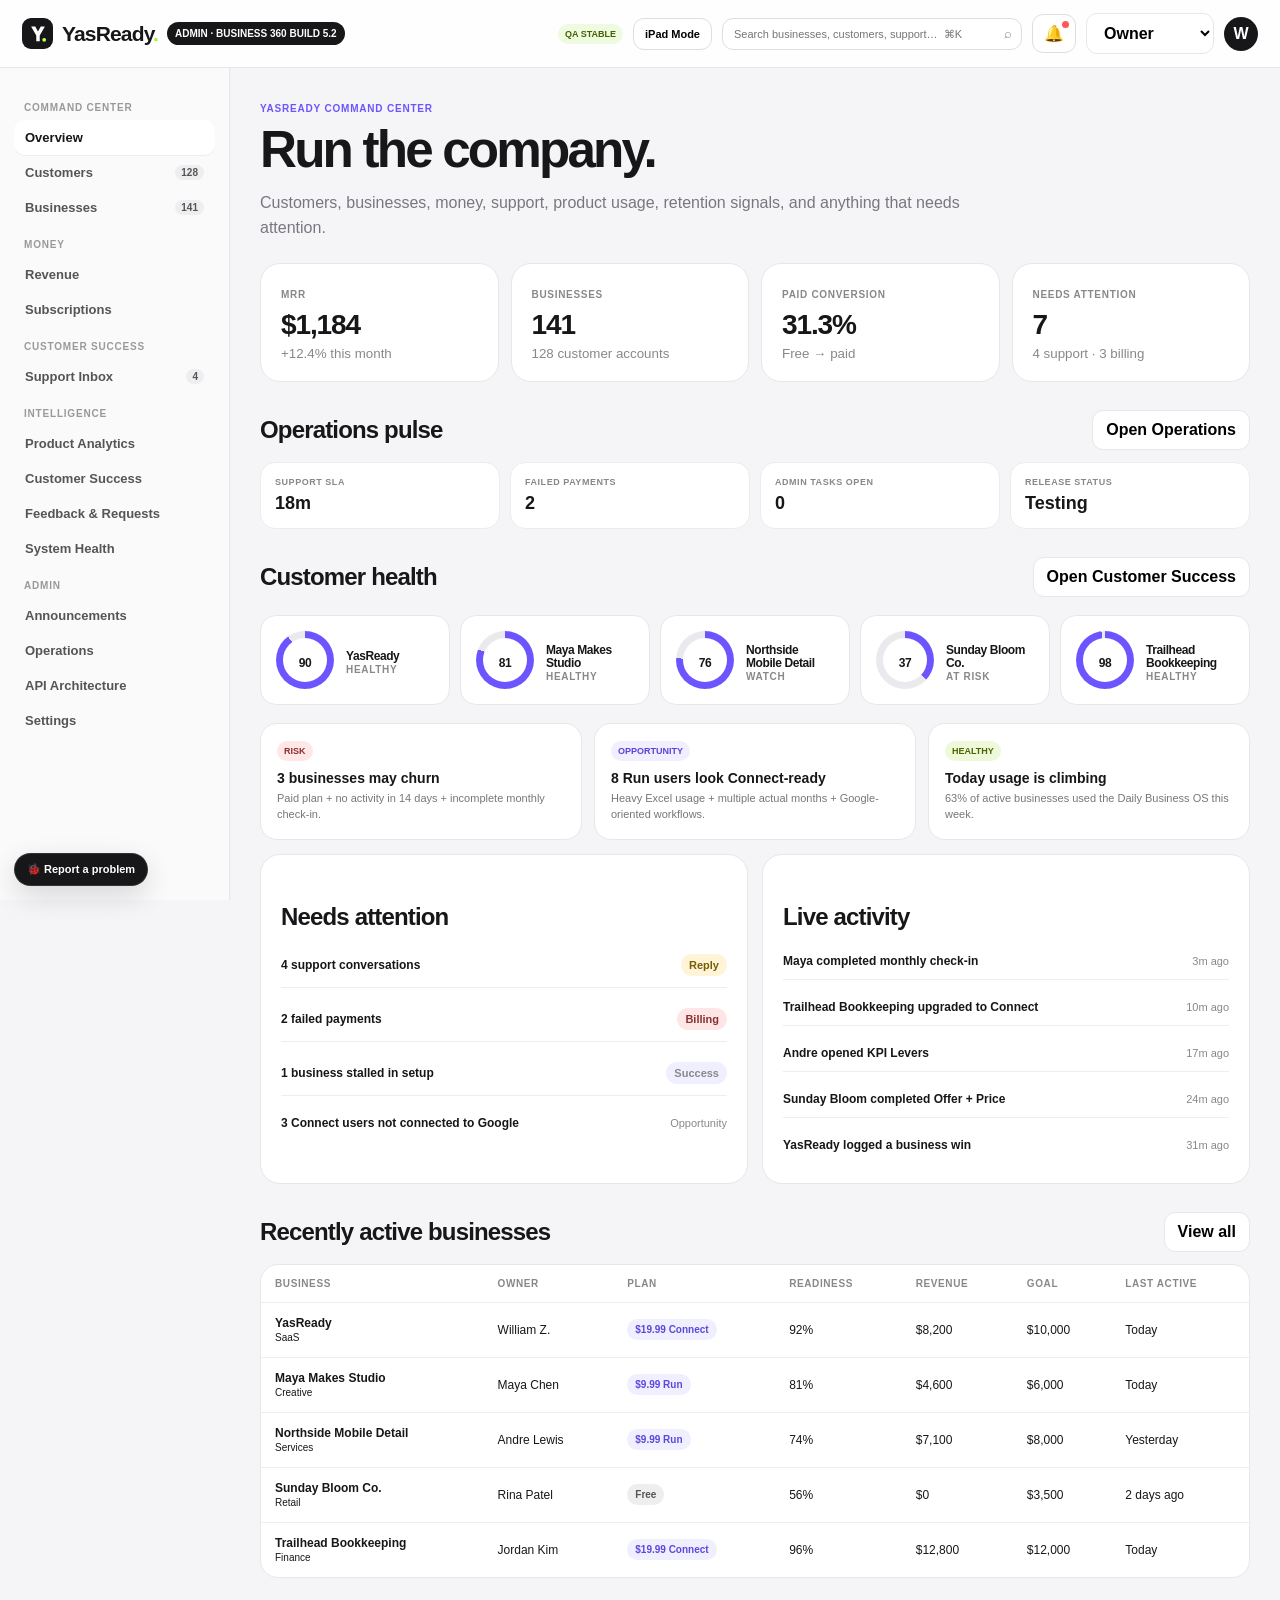
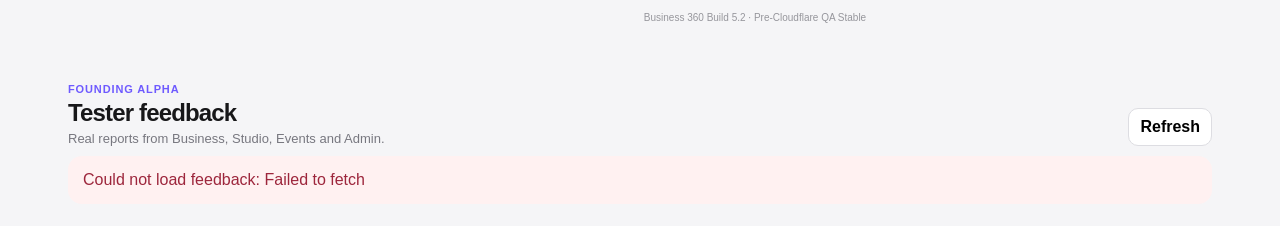
==== commit dc1c1b52: "Add files via upload" ====
--- a/index.html
+++ b/index.html
@@ -1,5 +1,5 @@
 <!doctype html>
-<html lang="en">
+<html lang="en" data-yr-module="admin">
 <head>
 <meta charset="utf-8"><meta name="viewport" content="width=device-width,initial-scale=1">
 <title>YasReady Admin — Business 360</title>
@@ -209,7 +209,7 @@
 @media(max-width:520px){.top{padding-left:12px;padding-right:12px}.brand{font-size:18px}#roleSelect{max-width:110px}.avatar{display:none}main{padding:14px}.metric strong{font-size:23px}}
 
 </style>
-</head>
+<script src="yasready-cloud-config.js"></script><script src="yasready-cloud-client.js"></script><script src="yasready-platform-shell.js"></script></head>
 <body><div class="app">
 <div id="offlineBanner" class="offlineBanner">Offline simulation active — AdminAPI is returning local mock data.</div><header class="top"><div class="brand"><span class="brandMark" aria-hidden="true"><svg viewBox="0 0 64 64"><path d="M12 10h12l8 15 8-15h12L37 36v17H27V36z" fill="white"/><circle cx="50" cy="49" r="5.5" fill="#C6FF4A"/></svg></span><span>YasReady<span class="brandWordDot">.</span></span></div><div class="adminPill">ADMIN · BUSINESS 360 BUILD 5.2</div>
 <div class="topRight"><span class="adminModeBadge">QA STABLE</span><span class="ipadHint">IPAD COMMAND CENTER</span><button class="modeToggle" id="ipadModeToggle">iPad Mode</button><div class="globalSearch"><input id="globalSearchInput" placeholder="Search businesses, customers, support…  ⌘K"><span class="searchIcon">⌕</span></div><button class="notifyBtn" id="notifyBtn">🔔<span class="notifyDot"></span></button><select id="roleSelect" class="secondary btn"><option>Owner</option><option>Admin</option><option>Support</option><option>Read Only</option></select><div class="avatar">W</div></div></header>
@@ -614,4 +614,17 @@
  bindJumps();setTimeout(()=>{enforceRoleUI();hardenRoleUI()},0)
 }
 setApiMode(apiMode);document.querySelectorAll("[data-view]").forEach(b=>b.onclick=()=>navigate(b.dataset.view));document.getElementById("roleSelect").onchange=e=>{document.body.dataset.role=e.target.value;alert("Role simulator: "+e.target.value+"\\nReal permissions will be enforced by the backend later.")};navigate("overview");
-</script></body></html>+</script><script src="yasready-alpha-reporter.js"></script>
+<section id="yrAlphaFeedbackPanel" style="margin:22px auto;max-width:1180px;padding:0 18px">
+  <div style="display:flex;justify-content:space-between;align-items:end;gap:12px;margin-bottom:10px"><div><div style="font-size:11px;font-weight:900;color:#6e5aff;text-transform:uppercase;letter-spacing:.08em">Founding Alpha</div><h2 style="margin:4px 0">Tester feedback</h2><p style="margin:0;color:#77777f;font-size:13px">Real reports from Business, Studio, Events and Admin.</p></div><button id="yrRefreshFeedback" style="border:1px solid #dddde2;border-radius:10px;background:#fff;padding:9px 11px;font-weight:800">Refresh</button></div>
+  <div id="yrFeedbackList" style="display:grid;gap:8px"></div>
+</section>
+<script>
+(async function(){
+ const list=document.getElementById('yrFeedbackList'); if(!list||!window.YasReadyCloud)return;
+ const esc=s=>String(s??'').replace(/[&<>"']/g,c=>({'&':'&amp;','<':'&lt;','>':'&gt;','"':'&quot;',"'":'&#39;'}[c]));
+ async function load(){list.innerHTML='<div style="padding:15px;background:#fafafa;border-radius:14px">Loading feedback…</div>';try{const d=await YasReadyCloud.api('/v1/alpha-feedback');list.innerHTML=(d.items||[]).length?(d.items||[]).map(x=>`<article style="padding:14px;border:1px solid #e5e5e9;border-radius:14px;background:#fff"><div style="display:flex;justify-content:space-between;gap:10px"><div><b>${esc(x.product)} · ${esc(x.category)}</b><div style="font-size:11px;color:#77777f;margin-top:3px">${esc(x.displayName||x.email)} · ${esc(x.businessName||'No business')} · ${new Date(x.created_at).toLocaleString()}</div></div><select data-fb="${esc(x.id)}" style="height:34px;border:1px solid #dddde2;border-radius:9px"><option ${x.status==='new'?'selected':''}>new</option><option ${x.status==='reviewing'?'selected':''}>reviewing</option><option ${x.status==='fixed'?'selected':''}>fixed</option><option ${x.status==='closed'?'selected':''}>closed</option></select></div><p style="white-space:pre-wrap;margin:11px 0 6px">${esc(x.message)}</p><a href="${esc(x.page_url)}" style="font-size:11px;color:#6e5aff">Open reported page</a></article>`).join(''):'<div style="padding:15px;border:1px dashed #dddde2;border-radius:14px;color:#77777f">No alpha feedback yet.</div>';list.querySelectorAll('[data-fb]').forEach(s=>s.onchange=()=>YasReadyCloud.api('/v1/alpha-feedback/'+encodeURIComponent(s.dataset.fb),{method:'PATCH',body:{status:s.value}}));}catch(e){list.innerHTML='<div style="padding:15px;background:#fff1f1;border-radius:14px;color:#9d263c">Could not load feedback: '+esc(e.message)+'</div>'}}
+ document.getElementById('yrRefreshFeedback').onclick=load;window.addEventListener('yasready:platform-ready',load,{once:true});setTimeout(load,500);
+})();
+</script>
+<script src="yasready-alpha-qa.js"></script></body></html>
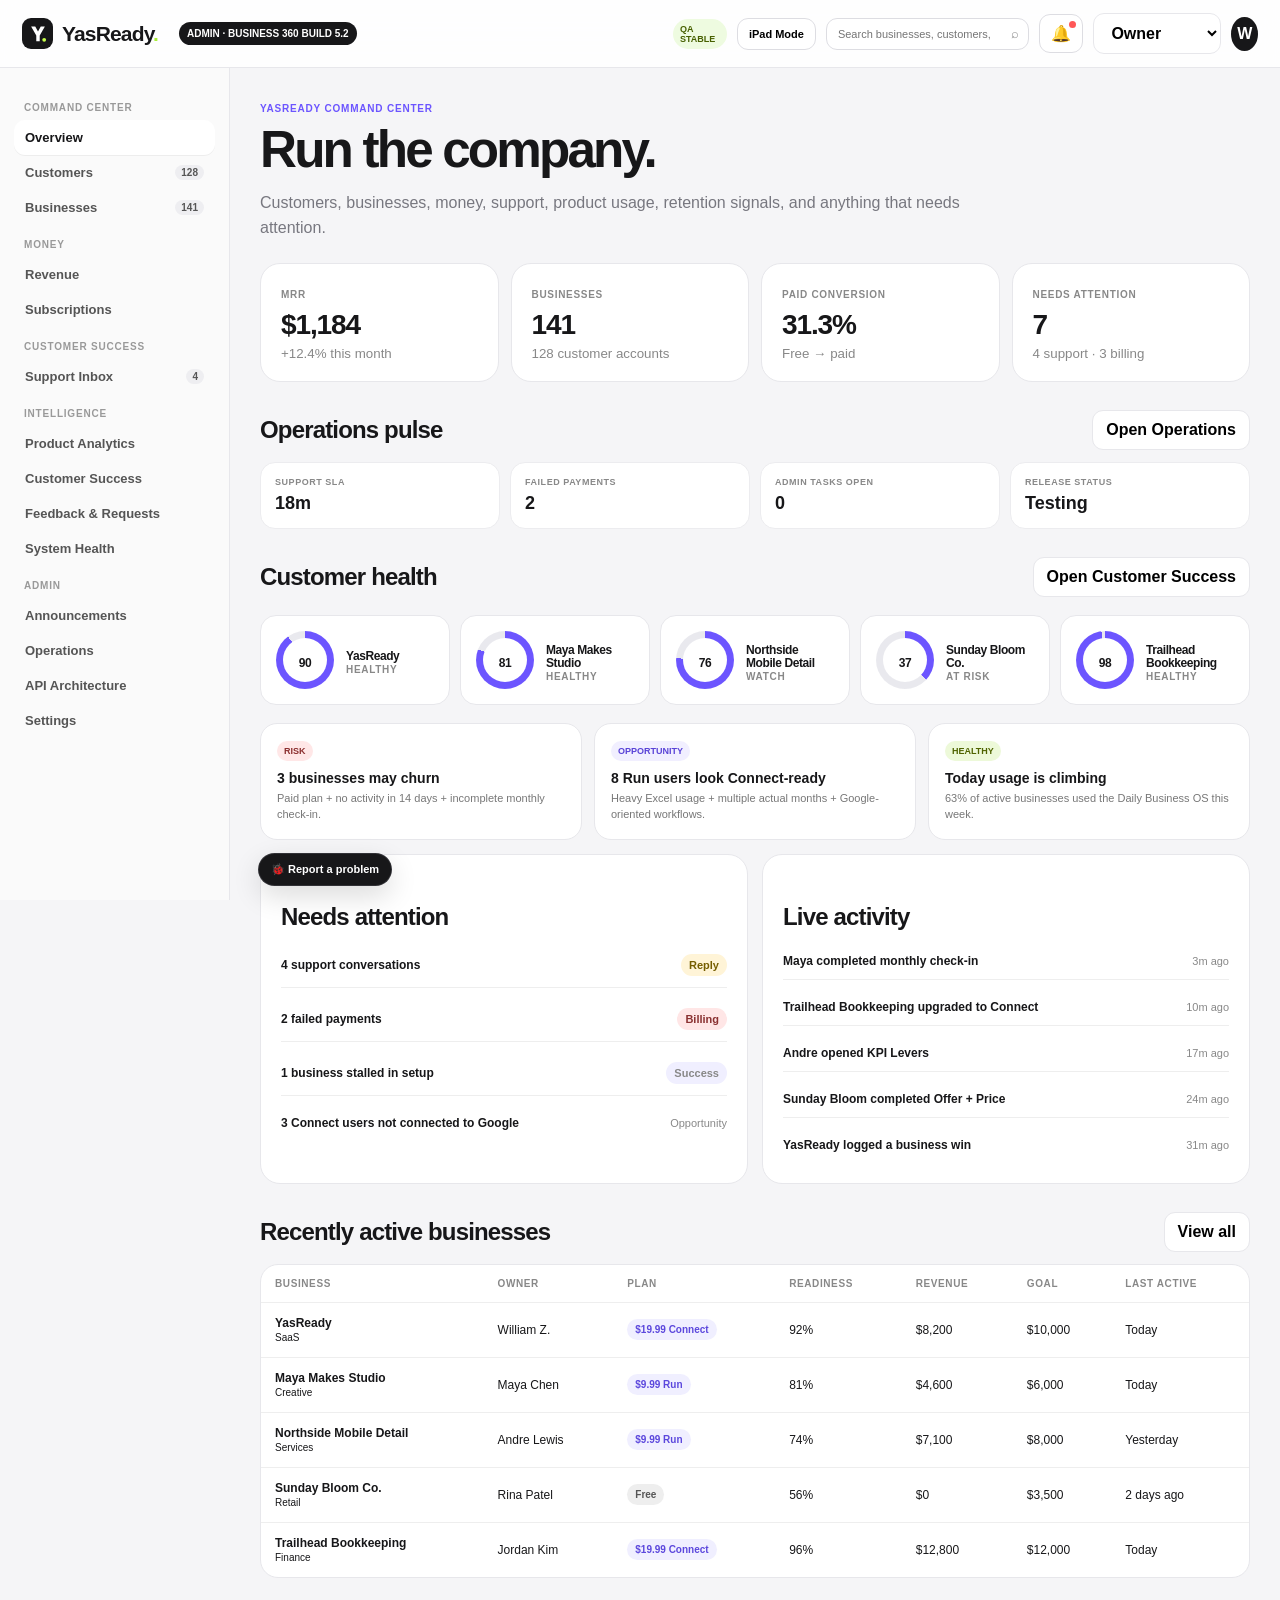
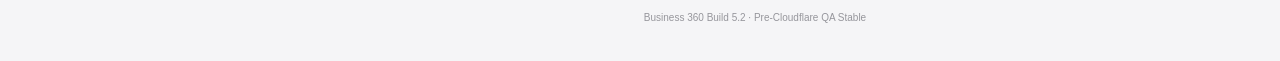
==== commit b7d65ac1: "Add files via upload" ====
--- a/index.html
+++ b/index.html
@@ -208,6 +208,54 @@
 body.ipadMode .ipadDock{padding-bottom:calc(10px + var(--safe-bottom))}
 @media(max-width:520px){.top{padding-left:12px;padding-right:12px}.brand{font-size:18px}#roleSelect{max-width:110px}.avatar{display:none}main{padding:14px}.metric strong{font-size:23px}}
 
+
+/* === FOUNDING ALPHA U4 — UX HARDENING === */
+.top{min-width:0;gap:12px}
+.brand,.topRight{min-width:0}
+.topRight{overflow:hidden}
+.globalSearch{flex:1 1 260px;min-width:150px;max-width:360px}
+.globalSearch input{width:100%}
+.adminPill{white-space:nowrap}
+#roleSelect{flex:0 0 auto}
+#yrPlatformBar{pointer-events:auto}
+.yrLiveFeedback{margin-top:16px}
+.yrLiveFeedbackHead{display:flex;justify-content:space-between;align-items:end;gap:12px;margin-bottom:10px}
+.yrLiveFeedbackList{display:grid;gap:8px}
+.yrLiveFeedbackCard{padding:14px;border:1px solid #e5e5e9;border-radius:14px;background:#fff;min-width:0}
+.yrLiveFeedbackTop{display:flex;justify-content:space-between;gap:10px;align-items:flex-start}
+.yrLiveFeedbackActions{display:flex;gap:7px;align-items:center;flex-wrap:wrap;justify-content:flex-end}
+.yrLiveFeedbackCard p{white-space:pre-wrap;overflow-wrap:anywhere;margin:11px 0 8px}
+.yrDeleteFeedback{border:1px solid #f0c9cf!important;background:#fff4f5!important;color:#a52a42!important}
+@media(max-width:1180px){
+  .adminPill{display:none}
+  .ipadHint{display:none!important}
+  .globalSearch{max-width:280px}
+}
+@media(max-width:980px){
+  .top{padding-left:12px;padding-right:12px}
+  .globalSearch{display:none}
+  .modeToggle{display:none}
+  .topRight{gap:7px}
+  .layout{grid-template-columns:190px minmax(0,1fr)}
+  aside{width:auto}
+}
+@media(max-width:760px){
+  .top{height:auto;min-height:64px;padding:8px 10px;flex-wrap:nowrap}
+  .brand{font-size:17px}
+  .brandMark{width:38px;height:38px}
+  .adminModeBadge{display:none}
+  #roleSelect{max-width:96px}
+  .layout{display:block}
+  aside{position:static!important;width:auto!important;height:auto!important;padding:8px!important;border-right:0!important;border-bottom:1px solid var(--line)}
+  .nav{display:flex!important;overflow-x:auto;gap:5px;padding-bottom:4px;scrollbar-width:none}
+  .nav::-webkit-scrollbar{display:none}
+  .navTitle{display:none}
+  .nav button{flex:0 0 auto;white-space:nowrap;padding:9px 11px!important}
+  main{padding:14px!important}
+  .grid4,.grid3,.grid2,.kpiStrip{grid-template-columns:1fr!important}
+  .yrLiveFeedbackTop{display:block}
+  .yrLiveFeedbackActions{justify-content:flex-start;margin-top:9px}
+}
 </style>
 <script src="yasready-cloud-config.js"></script><script src="yasready-cloud-client.js"></script><script src="yasready-platform-shell.js"></script></head>
 <body><div class="app">
@@ -383,10 +431,24 @@
 <div class="sectionHead"><h2>Business health queue</h2></div>${tableBiz([...businesses].sort((a,b)=>a.ready-b.ready))}`;bindRows()}
 
 
+async function loadLiveAlphaFeedback(){
+ const mount=document.getElementById("yrLiveFeedbackList");if(!mount||!window.YasReadyCloud)return;
+ const esc=s=>String(s??"").replace(/[&<>"']/g,c=>({"&":"&amp;","<":"&lt;",">":"&gt;",'"':"&quot;","'":"&#39;"}[c]));
+ mount.innerHTML='<div class="statePanel">Loading real Founding Alpha reports…</div>';
+ try{
+   const d=await YasReadyCloud.api('/v1/alpha-feedback'),items=d.items||[];
+   mount.innerHTML=items.length?items.map(x=>`<article class="yrLiveFeedbackCard" data-live-feedback="${esc(x.id)}"><div class="yrLiveFeedbackTop"><div><b>${esc(x.product)} · ${esc(x.category)}</b><div style="font-size:11px;color:#77777f;margin-top:3px">${esc(x.displayName||x.email)} · ${esc(x.businessName||"No business")} · ${new Date(x.created_at).toLocaleString()}</div></div><div class="yrLiveFeedbackActions"><select data-live-status="${esc(x.id)}"><option ${x.status==="new"?"selected":""}>new</option><option ${x.status==="reviewing"?"selected":""}>reviewing</option><option ${x.status==="fixed"?"selected":""}>fixed</option><option ${x.status==="closed"?"selected":""}>closed</option></select><button class="btn secondary yrDeleteFeedback" data-live-delete="${esc(x.id)}">Delete</button></div></div><p>${esc(x.message)}</p><a href="${esc(x.page_url)}" target="_blank" rel="noopener" style="font-size:11px;color:#6e5aff">Open reported page ↗</a></article>`).join(""):'<div class="statePanel">No live alpha reports yet.</div>';
+   mount.querySelectorAll("[data-live-status]").forEach(s=>s.onchange=async()=>{try{await YasReadyCloud.api('/v1/alpha-feedback/'+encodeURIComponent(s.dataset.liveStatus),{method:'PATCH',body:{status:s.value}})}catch(e){alert(e.message)}});
+   mount.querySelectorAll("[data-live-delete]").forEach(b=>b.onclick=async()=>{if(!confirm("Permanently delete this bug report?"))return;b.disabled=true;b.textContent="Deleting…";try{await YasReadyCloud.api('/v1/alpha-feedback/'+encodeURIComponent(b.dataset.liveDelete),{method:'DELETE'});b.closest("[data-live-feedback]")?.remove();if(!mount.children.length)mount.innerHTML='<div class="statePanel">No live alpha reports yet.</div>'}catch(e){alert(e.message);b.disabled=false;b.textContent="Delete"}});
+ }catch(e){mount.innerHTML='<div class="statePanel">Could not load live alpha feedback: '+esc(e.message)+'</div>'}
+}
+
 function feedback(){content.innerHTML=`<span class="eyebrow">Feedback & Requests</span><h1>Build what customers actually need.</h1><p class="sub">Support questions, feature requests, bugs, and UX friction should feed the same product-development queue.</p>
 <div class="grid4">${metric("Open requests",adminState.feedback.length,"Local mock queue")}${metric("Top request","Google Sync","18 votes")}${metric("UX items","1","Currently reviewing")}${metric("Bugs","1","Currently reviewing")}</div>
 <div class="requestGrid">${adminState.feedback.slice(0,3).map(f=>`<div class="request"><span class="votes">${f.votes} votes</span><h3>${f.title}</h3><p>${f.type} · ${f.status}</p><button class="btn secondary" data-feedback="${f.id}">Advance status</button></div>`).join("")}</div>
-<section class="card" style="margin-top:14px"><div class="sectionHead"><h2>Full queue</h2><button class="btn secondary" id="addFeedback">Add mock request</button></div>${adminState.feedback.map(f=>`<div class="feedbackRow"><strong>${f.title}<span>${f.type}</span></strong><span>${f.votes} votes</span><span class="pill">${f.status}</span></div>`).join("")}</section>`;
+<section class="card" style="margin-top:14px"><div class="sectionHead"><h2>Full queue</h2><button class="btn secondary" id="addFeedback">Add mock request</button></div>${adminState.feedback.map(f=>`<div class="feedbackRow"><strong>${f.title}<span>${f.type}</span></strong><span>${f.votes} votes</span><span class="pill">${f.status}</span></div>`).join("")}</section>
+<section class="card yrLiveFeedback"><div class="yrLiveFeedbackHead"><div><span class="eyebrow">Founding Alpha</span><h2 style="margin:4px 0">Real tester reports</h2><p style="margin:0;color:#77777f;font-size:12px">Reports sent from the live YasReady products. Closed reports stay here until you delete them.</p></div><button class="btn secondary" id="yrRefreshLiveFeedback">Refresh</button></div><div id="yrLiveFeedbackList" class="yrLiveFeedbackList"></div></section>`;
+loadLiveAlphaFeedback();setTimeout(()=>{const r=document.getElementById("yrRefreshLiveFeedback");if(r)r.onclick=loadLiveAlphaFeedback},0);
 document.querySelectorAll("[data-feedback]").forEach(x=>x.onclick=()=>{const f=adminState.feedback.find(v=>v.id===x.dataset.feedback);const order=["Backlog","Reviewing","Planned","Building","Shipped"];f.status=order[(order.indexOf(f.status)+1)%order.length];saveAdmin();audit("Advanced feedback request",f.title+" → "+f.status);feedback()});document.getElementById("addFeedback").onclick=()=>{adminState.feedback.unshift({id:"f_"+Date.now(),type:"Feature",title:"New customer request",votes:1,status:"Backlog"});saveAdmin();feedback()}}
 
 function health(){content.innerHTML=`<span class="eyebrow">System Health</span><h1>Know before customers do.</h1><div class="grid4">${metric("API","Healthy","Mock")}${metric("Database","Healthy","Mock D1")}${metric("Support realtime","Ready","Mock architecture")}${metric("Errors","0","Current local build")}</div><div class="notice">No production services are connected in Business 360 Build 1. These health cards intentionally represent the future monitoring surface, not fake live infrastructure.</div>`}
@@ -615,16 +677,4 @@
 }
 setApiMode(apiMode);document.querySelectorAll("[data-view]").forEach(b=>b.onclick=()=>navigate(b.dataset.view));document.getElementById("roleSelect").onchange=e=>{document.body.dataset.role=e.target.value;alert("Role simulator: "+e.target.value+"\\nReal permissions will be enforced by the backend later.")};navigate("overview");
 </script><script src="yasready-alpha-reporter.js"></script>
-<section id="yrAlphaFeedbackPanel" style="margin:22px auto;max-width:1180px;padding:0 18px">
-  <div style="display:flex;justify-content:space-between;align-items:end;gap:12px;margin-bottom:10px"><div><div style="font-size:11px;font-weight:900;color:#6e5aff;text-transform:uppercase;letter-spacing:.08em">Founding Alpha</div><h2 style="margin:4px 0">Tester feedback</h2><p style="margin:0;color:#77777f;font-size:13px">Real reports from Business, Studio, Events and Admin.</p></div><button id="yrRefreshFeedback" style="border:1px solid #dddde2;border-radius:10px;background:#fff;padding:9px 11px;font-weight:800">Refresh</button></div>
-  <div id="yrFeedbackList" style="display:grid;gap:8px"></div>
-</section>
-<script>
-(async function(){
- const list=document.getElementById('yrFeedbackList'); if(!list||!window.YasReadyCloud)return;
- const esc=s=>String(s??'').replace(/[&<>"']/g,c=>({'&':'&amp;','<':'&lt;','>':'&gt;','"':'&quot;',"'":'&#39;'}[c]));
- async function load(){list.innerHTML='<div style="padding:15px;background:#fafafa;border-radius:14px">Loading feedback…</div>';try{const d=await YasReadyCloud.api('/v1/alpha-feedback');list.innerHTML=(d.items||[]).length?(d.items||[]).map(x=>`<article style="padding:14px;border:1px solid #e5e5e9;border-radius:14px;background:#fff"><div style="display:flex;justify-content:space-between;gap:10px"><div><b>${esc(x.product)} · ${esc(x.category)}</b><div style="font-size:11px;color:#77777f;margin-top:3px">${esc(x.displayName||x.email)} · ${esc(x.businessName||'No business')} · ${new Date(x.created_at).toLocaleString()}</div></div><select data-fb="${esc(x.id)}" style="height:34px;border:1px solid #dddde2;border-radius:9px"><option ${x.status==='new'?'selected':''}>new</option><option ${x.status==='reviewing'?'selected':''}>reviewing</option><option ${x.status==='fixed'?'selected':''}>fixed</option><option ${x.status==='closed'?'selected':''}>closed</option></select></div><p style="white-space:pre-wrap;margin:11px 0 6px">${esc(x.message)}</p><a href="${esc(x.page_url)}" style="font-size:11px;color:#6e5aff">Open reported page</a></article>`).join(''):'<div style="padding:15px;border:1px dashed #dddde2;border-radius:14px;color:#77777f">No alpha feedback yet.</div>';list.querySelectorAll('[data-fb]').forEach(s=>s.onchange=()=>YasReadyCloud.api('/v1/alpha-feedback/'+encodeURIComponent(s.dataset.fb),{method:'PATCH',body:{status:s.value}}));}catch(e){list.innerHTML='<div style="padding:15px;background:#fff1f1;border-radius:14px;color:#9d263c">Could not load feedback: '+esc(e.message)+'</div>'}}
- document.getElementById('yrRefreshFeedback').onclick=load;window.addEventListener('yasready:platform-ready',load,{once:true});setTimeout(load,500);
-})();
-</script>
 <script src="yasready-alpha-qa.js"></script></body></html>
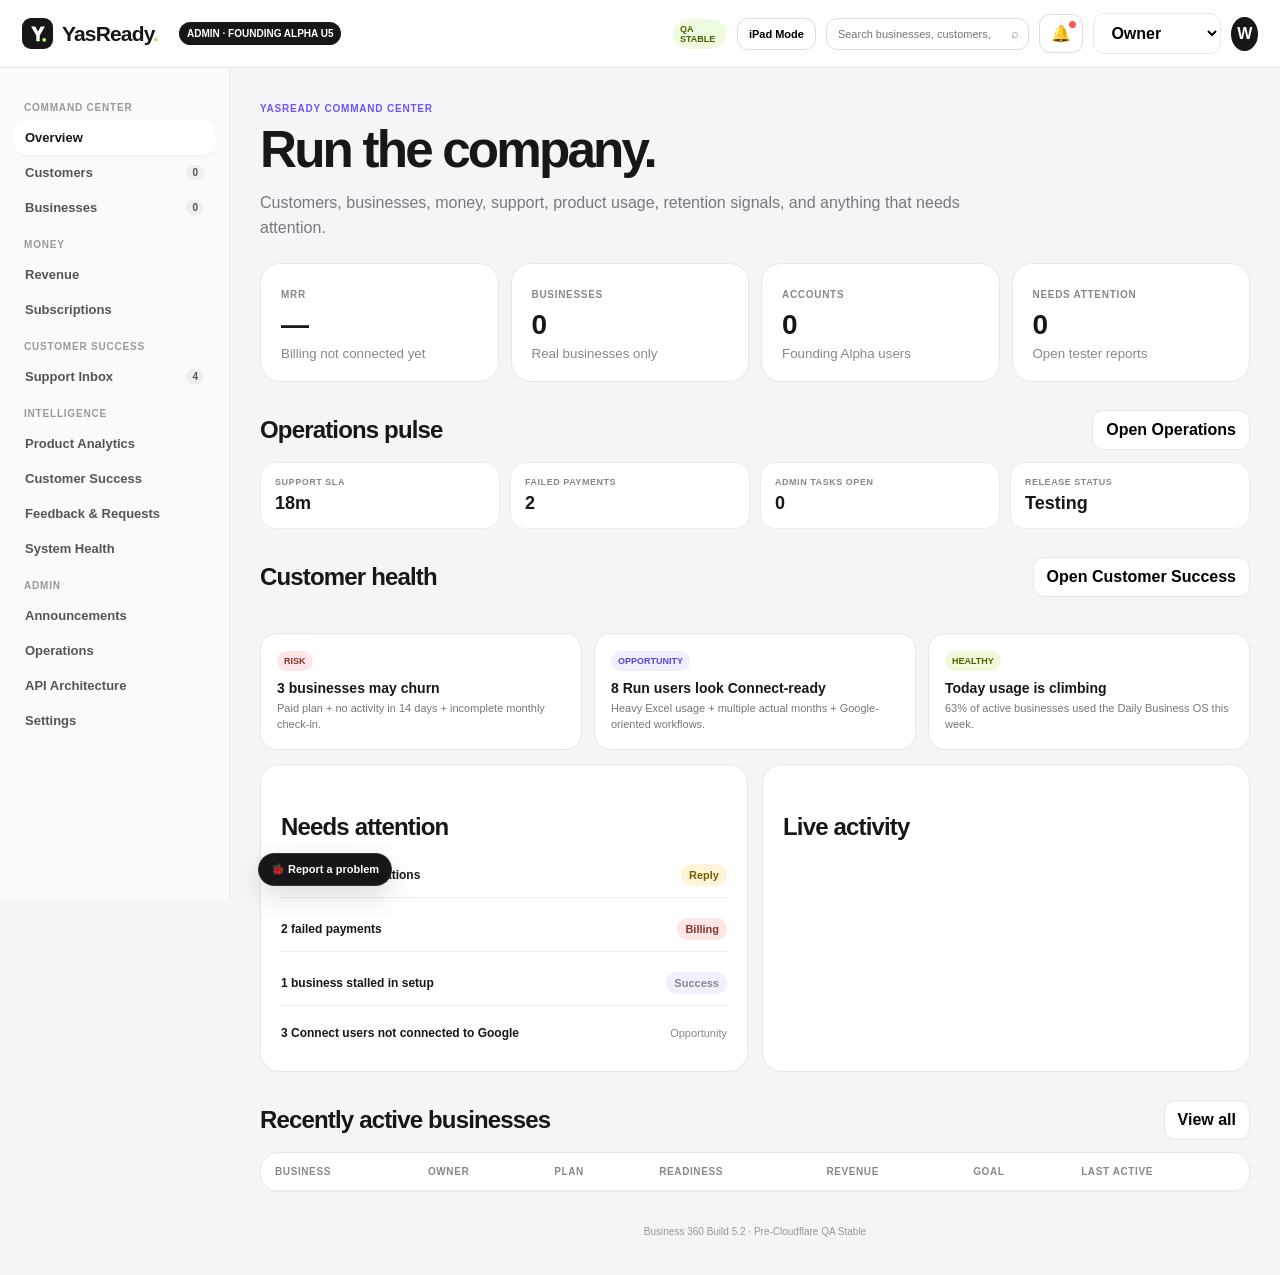
==== commit 0c074bb2: "Add files via upload" ====
--- a/index.html
+++ b/index.html
@@ -259,12 +259,12 @@
 </style>
 <script src="yasready-cloud-config.js"></script><script src="yasready-cloud-client.js"></script><script src="yasready-platform-shell.js"></script></head>
 <body><div class="app">
-<div id="offlineBanner" class="offlineBanner">Offline simulation active — AdminAPI is returning local mock data.</div><header class="top"><div class="brand"><span class="brandMark" aria-hidden="true"><svg viewBox="0 0 64 64"><path d="M12 10h12l8 15 8-15h12L37 36v17H27V36z" fill="white"/><circle cx="50" cy="49" r="5.5" fill="#C6FF4A"/></svg></span><span>YasReady<span class="brandWordDot">.</span></span></div><div class="adminPill">ADMIN · BUSINESS 360 BUILD 5.2</div>
+<div id="offlineBanner" class="offlineBanner">Offline simulation active — live YasReady data is unavailable.</div><header class="top"><div class="brand"><span class="brandMark" aria-hidden="true"><svg viewBox="0 0 64 64"><path d="M12 10h12l8 15 8-15h12L37 36v17H27V36z" fill="white"/><circle cx="50" cy="49" r="5.5" fill="#C6FF4A"/></svg></span><span>YasReady<span class="brandWordDot">.</span></span></div><div class="adminPill">ADMIN · FOUNDING ALPHA U5</div>
 <div class="topRight"><span class="adminModeBadge">QA STABLE</span><span class="ipadHint">IPAD COMMAND CENTER</span><button class="modeToggle" id="ipadModeToggle">iPad Mode</button><div class="globalSearch"><input id="globalSearchInput" placeholder="Search businesses, customers, support…  ⌘K"><span class="searchIcon">⌕</span></div><button class="notifyBtn" id="notifyBtn">🔔<span class="notifyDot"></span></button><select id="roleSelect" class="secondary btn"><option>Owner</option><option>Admin</option><option>Support</option><option>Read Only</option></select><div class="avatar">W</div></div></header>
 <div id="notifyPanel" class="notifyPanel hidden"></div>
 <div id="commandBackdrop" class="commandBackdrop hidden"><div class="commandBox"><input id="commandInput" placeholder="Jump anywhere in YasReady Admin…"><div id="commandResults" class="commandResults"></div></div></div><div class="layout"><aside><div class="nav">
 <div class="navTitle">Command Center</div>
-<button data-view="overview" class="active">Overview</button><button data-view="customers">Customers <span class="count">128</span></button><button data-view="businesses">Businesses <span class="count">141</span></button>
+<button data-view="overview" class="active">Overview</button><button data-view="customers">Customers <span class="count">0</span></button><button data-view="businesses">Businesses <span class="count">0</span></button>
 <div class="navTitle">Money</div><button data-view="revenue">Revenue</button><button data-view="subscriptions">Subscriptions</button>
 <div class="navTitle">Customer Success</div><button data-view="support">Support Inbox <span class="count">4</span></button>
 <div class="navTitle">Intelligence</div><button data-view="analytics">Product Analytics</button><button data-view="success">Customer Success</button><button data-view="feedback">Feedback & Requests</button><button data-view="health">System Health</button>
@@ -273,21 +273,14 @@
 <script>
 const money=n=>new Intl.NumberFormat("en-US",{style:"currency",currency:"USD",maximumFractionDigits:0}).format(n);
 const plans={free:"Free",run:"$9.99 Run",connect:"$19.99 Connect"};
-const businesses=[
-{id:1,name:"YasReady",owner:"William Z.",email:"william@example.com",plan:"connect",ready:92,revenue:8200,goal:10000,last:"Today",status:"Active",customers:38,offers:3,kpis:9,google:"Connected",support:1,description:"Small-business launch and operating platform.",industry:"SaaS"},
-{id:2,name:"Maya Makes Studio",owner:"Maya Chen",email:"maya@example.com",plan:"run",ready:81,revenue:4600,goal:6000,last:"Today",status:"Active",customers:24,offers:5,kpis:7,google:"Not included",support:0,description:"Custom illustration and creative services.",industry:"Creative"},
-{id:3,name:"Northside Mobile Detail",owner:"Andre Lewis",email:"andre@example.com",plan:"run",ready:74,revenue:7100,goal:8000,last:"Yesterday",status:"Active",customers:31,offers:4,kpis:6,google:"Not included",support:1,description:"Mobile automotive detailing.",industry:"Services"},
-{id:4,name:"Sunday Bloom Co.",owner:"Rina Patel",email:"rina@example.com",plan:"free",ready:56,revenue:0,goal:3500,last:"2 days ago",status:"Active",customers:0,offers:2,kpis:3,google:"Locked",support:1,description:"Local floral arrangements and events.",industry:"Retail"},
-{id:5,name:"Trailhead Bookkeeping",owner:"Jordan Kim",email:"jordan@example.com",plan:"connect",ready:96,revenue:12800,goal:12000,last:"Today",status:"Active",customers:19,offers:3,kpis:10,google:"Connected",support:0,description:"Bookkeeping for independent businesses.",industry:"Finance"},
-{id:6,name:"Glow Reiki",owner:"Daniel C.",email:"daniel@example.com",plan:"free",ready:68,revenue:1250,goal:3000,last:"5 days ago",status:"Active",customers:8,offers:2,kpis:4,google:"Locked",support:1,description:"Reiki sessions and wellness services.",industry:"Wellness"}
-];
+const businesses=[];
 const threads=[
 {id:1,biz:1,name:"William · YasReady",subject:"Why is my gross margin different?",status:"New",time:"8m",messages:[["customer","My gross margin looks different than the number I expected. Can you tell me what YasReady is using?"],["admin","Absolutely — I can see the pricing and direct-cost inputs attached to this business. I’m checking the calculation with you."]]},
-{id:2,biz:3,name:"Andre · Northside Mobile Detail",subject:"Revenue goal question",status:"Waiting on us",time:"31m",messages:[["customer","Should my monthly revenue goal include tips?" ]]},
-{id:3,biz:4,name:"Rina · Sunday Bloom Co.",subject:"Where do I add delivery cost?",status:"New",time:"1h",messages:[["customer","I charge delivery sometimes. Is that an expense or part of the offer?"]]},
-{id:4,biz:6,name:"Daniel · Glow Reiki",subject:"Can I change my launch date?",status:"Waiting on us",time:"3h",messages:[["customer","I need to move the launch date. Where do I edit it?"]]}
+{id:2,biz:3,name:"Andre · ",subject:"Revenue goal question",status:"Waiting on us",time:"31m",messages:[["customer","Should my monthly revenue goal include tips?" ]]},
+{id:3,biz:4,name:"Rina ·  Co.",subject:"Where do I add delivery cost?",status:"New",time:"1h",messages:[["customer","I charge delivery sometimes. Is that an expense or part of the offer?"]]},
+{id:4,biz:6,name:"Daniel · ",subject:"Can I change my launch date?",status:"Waiting on us",time:"3h",messages:[["customer","I need to move the launch date. Where do I edit it?"]]}
 ];
-const events=["Maya completed monthly check-in","Trailhead Bookkeeping upgraded to Connect","Andre opened KPI Levers","Sunday Bloom completed Offer + Price","YasReady logged a business win"];
+const events=[];
 let current="overview", selectedBiz=businesses[0], selectedThread=threads[0];
 
 const adminState=JSON.parse(localStorage.getItem("yasready_admin_b360_build2")||'{"notes":{},"tags":{},"tasks":[],"flags":{"googleConnectPreview":true,"founderTierSimulator":true,"supportChat":true,"excelExport":true},"audit":[]}');
@@ -304,11 +297,11 @@
 
 const AdminAPI={
   async wait(){if(apiState.offline)throw new Error("OFFLINE");await new Promise(r=>setTimeout(r,apiState.latency));if(apiState.failNext){apiState.failNext=false;throw new Error("SIMULATED_API_FAILURE")}},
-  async getOverview(){await this.wait();return {mrr:1184,businesses:141,accounts:128,paidConversion:31.3,needsAttention:7}},
-  async getBusinesses(){await this.wait();return structuredClone(businesses)},
+  async getOverview(){await this.wait();try{return await YasReadyCloud.api('/v1/admin/overview')}catch{return {mrr:null,businesses:0,accounts:0,workspaces:0,paidConversion:null,needsAttention:0}}},
+  async getBusinesses(){await this.wait();try{const d=await YasReadyCloud.api('/v1/admin/businesses');return d.items||[]}catch{return []}},
   async getBusiness360(id){await this.wait();const b=businesses.find(x=>x.id==id);if(!b)throw new Error("NOT_FOUND");return structuredClone(b)},
   async getCustomers(){await this.wait();return structuredClone(businesses)},
-  async getRevenue(){await this.wait();return {mrr:1184,arr:14208,arpu:29.60,failed:39.98,transactions:[["Aug 16","Trailhead Bookkeeping","Connect renewal",19.99,"Paid"],["Aug 16","Maya Makes Studio","Run renewal",9.99,"Paid"],["Aug 15","Northside Mobile Detail","Run renewal",9.99,"Paid"],["Aug 15","Glow Reiki","Upgrade attempt",9.99,"Failed"]]}},
+  async getRevenue(){await this.wait();return {mrr:null,arr:null,arpu:null,failed:null,transactions:[]}},
   async getSubscriptions(){await this.wait();return {free:88,run:24,connect:16,churn:2.1}},
   async getSupportThreads(){await this.wait();return structuredClone(threads)},
   async sendSupportReply(threadId,text){await this.wait();const t=threads.find(x=>x.id==threadId);if(!t)throw new Error("NOT_FOUND");t.messages.push(["admin",text]);t.status="Waiting on customer";return structuredClone(t)},
@@ -332,36 +325,23 @@
 
 adminState.savedViews=adminState.savedViews||["All Businesses","Churn Risk","Connect Ready","Needs Follow-up"];
 adminState.announcements=adminState.announcements||[];
-adminState.feedback=adminState.feedback||[
-{id:"f1",type:"Feature",title:"Google Sheets two-way sync",votes:18,status:"Planned"},
-{id:"f2",type:"UX",title:"Simpler monthly check-in labels",votes:11,status:"Reviewing"},
-{id:"f3",type:"Feature",title:"Client invoices inside YasReady",votes:9,status:"Backlog"},
-{id:"f4",type:"Bug",title:"Clarify CAC when customers = 0",votes:7,status:"Reviewing"}
-];
-
-adminState.supportMacros=adminState.supportMacros||[
-{id:"m1",name:"Context-first reply",text:"Thanks for reaching out — I’m looking at your YasReady business context now so you don’t have to repeat everything."},
-{id:"m2",name:"Pricing clarification",text:"I can see the pricing inputs attached to your business. Let’s walk through exactly what YasReady is using in the calculation."},
-{id:"m3",name:"Monthly check-in help",text:"Your monthly check-in feeds the same actuals used by your Financial Model, so we’ll fix it in one place and YasReady will reuse it everywhere."}
-];
-adminState.releases=adminState.releases||[
-{id:"r1",name:"Customer 4.5",channel:"Customer Web",status:"Frozen"},
-{id:"r2",name:"Business 360 Build 4",channel:"Admin Web",status:"Testing"},
-{id:"r3",name:"iOS Beta",channel:"iOS",status:"Not started"},
-{id:"r4",name:"Android Beta",channel:"Android",status:"Not started"}
-];
-adminState.dunning=adminState.dunning||[
-{business:"Glow Reiki",amount:9.99,attempt:1,status:"Retry tomorrow"},
-{business:"Studio North",amount:19.99,attempt:2,status:"Card update needed"}
-];
+adminState.feedback=adminState.feedback||[];
+
+adminState.supportMacros=adminState.supportMacros||[];
+adminState.releases=adminState.releases||[];
+adminState.dunning=adminState.dunning||[];
 function audit(action,detail=""){adminState.audit.unshift({at:new Date().toISOString(),actor:document.getElementById("roleSelect")?.value||"Owner",action,detail});adminState.audit=adminState.audit.slice(0,100);saveAdmin()}
 function csvDownload(name,rows){const esc=v=>`"${String(v??"").replace(/"/g,'""')}"`;const csv=rows.map(r=>r.map(esc).join(",")).join("\n");const blob=new Blob([csv],{type:"text/csv"});const a=document.createElement("a");a.href=URL.createObjectURL(blob);a.download=name;a.click();setTimeout(()=>URL.revokeObjectURL(a.href),400)}
 
 const content=document.getElementById("content");
 function metric(label,value,small=""){return `<div class="metric"><span>${label}</span><strong>${value}</strong><small>${small}</small></div>`}
 function tableBiz(rows=businesses){return `<div class="tableWrap"><table class="table"><thead><tr><th>Business</th><th>Owner</th><th>Plan</th><th>Readiness</th><th>Revenue</th><th>Goal</th><th>Last active</th></tr></thead><tbody>${rows.map(b=>`<tr class="clickrow" data-biz="${b.id}"><td><strong>${b.name}</strong><br><small>${b.industry}</small></td><td>${b.owner}</td><td><span class="pill ${b.plan==="free"?"free":""}">${plans[b.plan]}</span></td><td>${b.ready}%</td><td>${money(b.revenue)}</td><td>${money(b.goal)}</td><td>${b.last}</td></tr>`).join("")}</tbody></table></div>`}
+async function hydrateRealOverview(){
+ const box=document.getElementById('realOverviewMetrics');if(!box||!window.YasReadyCloud)return;
+ try{const d=await YasReadyCloud.api('/v1/admin/overview');box.innerHTML=metric("MRR","—","Billing not connected yet")+metric("Businesses",String(d.businesses||0),String(d.workspaces||0)+" module workspaces")+metric("Accounts",String(d.accounts||0),"Real Founding Alpha users")+metric("Needs attention",String(d.needsAttention||0),"Open tester reports");}catch(e){console.warn("Real overview unavailable",e)}
+}
 function overview(){content.innerHTML=`<span class="eyebrow">YasReady Command Center</span><h1>Run the company.</h1><p class="sub">Customers, businesses, money, support, product usage, retention signals, and anything that needs attention.</p>
-<div class="grid4">${metric("MRR","$1,184","+12.4% this month")}${metric("Businesses","141","128 customer accounts")}${metric("Paid conversion","31.3%","Free → paid")}${metric("Needs attention","7","4 support · 3 billing")}</div>
+<div class="grid4" id="realOverviewMetrics">${metric("MRR","—","Billing not connected yet")}${metric("Businesses","0","Real businesses only")}${metric("Accounts","0","Founding Alpha users")}${metric("Needs attention","0","Open tester reports")}</div>
 <div class="sectionHead"><h2>Operations pulse</h2><button class="btn secondary" data-jump="operations">Open Operations</button></div>
 <div class="opsGrid"><div class="opsCard"><span>Support SLA</span><strong>18m</strong></div><div class="opsCard"><span>Failed payments</span><strong>2</strong></div><div class="opsCard"><span>Admin tasks open</span><strong>${adminState.tasks.filter(t=>!t.done).length}</strong></div><div class="opsCard"><span>Release status</span><strong>Testing</strong></div></div>
 <div class="sectionHead"><h2>Customer health</h2><button class="btn secondary" data-jump="success">Open Customer Success</button></div>
@@ -398,9 +378,7 @@
 subscription:`<div class="grid2"><section class="card"><h2>${plans[b.plan]}</h2><div class="list"><div class="row"><strong>Status</strong><span class="pill good">Active</span></div><div class="row"><strong>Next billing</strong><span>Sep 16 (mock)</span></div><div class="row"><strong>Google status</strong><span>${b.google}</span></div></div></section><section class="card"><h2>Admin actions</h2><div class="toolbar"><button class="btn secondary" onclick="audit('Mock plan override','${b.name}')">Override plan</button><button class="btn secondary" onclick="audit('Mock billing retry','${b.name}')">Retry payment</button><button class="btn secondary" onclick="audit('Mock courtesy credit','${b.name}')">Add courtesy credit</button></div><p class="sub">These are workflow placeholders only until billing is real.</p></section></div>`
 };
 document.getElementById("b360Panel").innerHTML=panels[tab]||panels.overview;bindJumps();const s=document.getElementById("saveInternalNote");if(s)s.onclick=()=>{adminState.notes[b.id]=document.getElementById("internalNote").value;saveAdmin();audit("Saved internal note",b.name);s.textContent="Saved ✓";setTimeout(()=>s.textContent="Save note",900)}}
-function revenue(){content.innerHTML=`<span class="eyebrow">Revenue</span><h1>Money flow.</h1><p class="sub">Mock financial command center now; later this reconciles Stripe + plan events through the shared backend.</p><div class="grid4">${metric("MRR","$1,184","+12.4%")}${metric("ARR","$14,208","Run-rate")}${metric("ARPU","$29.60","Paid accounts")}${metric("Failed","$39.98","2 payments")}</div><div class="grid2"><section class="card"><h2>Plan revenue</h2><div class="list"><div class="row"><strong>Run YasReady</strong><span>$619/mo</span></div><div class="row"><strong>Connect YasReady</strong><span>$565/mo</span></div></div></section><section class="card"><h2>Growth</h2><div class="bar"><label>Free → paid</label><div class="track"><i style="width:31%"></i></div><strong>31%</strong></div><div class="bar"><label>Run → Connect</label><div class="track"><i style="width:22%"></i></div><strong>22%</strong></div></section></div>
-<div class="sectionHead"><h2>Failed-payment recovery</h2></div><section class="card"><div class="dunningList">${adminState.dunning.map(d=>`<div class="dunningRow"><div><strong>${d.business}</strong><span>${money(d.amount)} · ${d.status}</span></div><span class="attempt">Attempt ${d.attempt}</span><button class="btn secondary" data-retry="${d.business}">Mock retry</button></div>`).join("")}</div></section>
-<div class="sectionHead"><h2>Recent transactions</h2><button class="btn secondary" id="exportRevenue" data-requires="export">Export CSV</button></div><div class="tableWrap"><table class="table"><thead><tr><th>Date</th><th>Business</th><th>Event</th><th>Amount</th><th>Status</th></tr></thead><tbody>${[["Aug 16","Trailhead Bookkeeping","Connect renewal",19.99,"Paid"],["Aug 16","Maya Makes Studio","Run renewal",9.99,"Paid"],["Aug 15","Northside Mobile Detail","Run renewal",9.99,"Paid"],["Aug 15","Glow Reiki","Upgrade attempt",9.99,"Failed"]].map(r=>`<tr><td>${r[0]}</td><td>${r[1]}</td><td>${r[2]}</td><td>$${r[3].toFixed(2)}</td><td><span class="pill ${r[4]==="Paid"?"good":"bad"}">${r[4]}</span></td></tr>`).join("")}</tbody></table></div>`;document.getElementById("exportRevenue").onclick=()=>{csvDownload("yasready-revenue.csv",[["Date","Business","Event","Amount","Status"],["Aug 16","Trailhead Bookkeeping","Connect renewal",19.99,"Paid"],["Aug 16","Maya Makes Studio","Run renewal",9.99,"Paid"]]);audit("Exported revenue CSV")};document.querySelectorAll("[data-retry]").forEach(x=>x.onclick=()=>{const d=adminState.dunning.find(v=>v.business===x.dataset.retry);d.attempt++;d.status="Retry queued";saveAdmin();audit("Queued payment retry",d.business);revenue()})}
+function revenue(){content.innerHTML=`<span class="eyebrow">Revenue</span><h1>Money flow.</h1><p class="sub">Billing is not connected yet. YasReady will not invent financial data.</p><div class="grid4">${metric("MRR","—","Billing not connected")}${metric("ARR","—","Billing not connected")}${metric("ARPU","—","Billing not connected")}${metric("Failed","0","No real billing feed")}</div><section class="card" style="margin-top:14px"><div class="statePanel"><b>No billing data yet.</b><br>When real plan billing is connected, actual transactions and plan revenue will appear here.</div></section>`;}
 function subscriptions(){content.innerHTML=`<span class="eyebrow">Subscriptions</span><h1>Plans & billing.</h1><div class="grid4">${metric("Free","88","68.7%")}${metric("$9.99 Run","24","18.8%")}${metric("$19.99 Connect","16","12.5%")}${metric("Churn","2.1%","Mock 30d")}</div>${tableBiz()}`;bindRows()}
 function support(){
 if(!threads.length){
@@ -426,7 +404,7 @@
 function success(){content.innerHTML=`<span class="eyebrow">Customer Success</span><h1>Keep good businesses moving.</h1><p class="sub">Health, lifecycle, retention risk, expansion opportunity, and proactive follow-up before a customer has to ask for help.</p>
 <div class="grid4">${metric("Healthy","91","71% of accounts")}${metric("Watch","25","Needs attention")}${metric("At risk","12","Low activity / stalled")}${metric("Expansion ready","8","Run → Connect")}</div>
 <div class="sectionHead"><h2>Lifecycle</h2></div><div class="lifecycle">${[["New",18],["Activated",42],["Running",49],["Power user",13],["At risk",12]].map(x=>`<div class="stage"><span>${x[0]}</span><strong>${x[1]}</strong><small>accounts</small></div>`).join("")}</div>
-<div class="grid2" style="margin-top:14px"><section class="card"><h2>Proactive outreach queue</h2><div class="list"><div class="row"><strong>Sunday Bloom Co.</strong><span class="pill warn">Setup stalled</span></div><div class="row"><strong>Glow Reiki</strong><span class="pill bad">Payment + inactivity</span></div><div class="row"><strong>Maya Makes Studio</strong><span class="pill">Connect ready</span></div><div class="row"><strong>Northside Mobile Detail</strong><span class="pill warn">Missed monthly check-in</span></div></div></section>
+<div class="grid2" style="margin-top:14px"><section class="card"><h2>Proactive outreach queue</h2><div class="list"><div class="row"><strong> Co.</strong><span class="pill warn">Setup stalled</span></div><div class="row"><strong></strong><span class="pill bad">Payment + inactivity</span></div><div class="row"><strong></strong><span class="pill">Connect ready</span></div><div class="row"><strong></strong><span class="pill warn">Missed monthly check-in</span></div></div></section>
 <section class="card"><h2>Success playbooks</h2><div class="list"><div class="row"><strong>New user hasn't priced offer in 3 days</strong><span>Guide to Price It</span></div><div class="row"><strong>Run user exports Excel 3×</strong><span>Suggest Connect</span></div><div class="row"><strong>Paid user inactive 14 days</strong><span>Retention outreach</span></div><div class="row"><strong>Readiness reaches 90%</strong><span>Celebrate + next goal</span></div></div></section></div>
 <div class="sectionHead"><h2>Business health queue</h2></div>${tableBiz([...businesses].sort((a,b)=>a.ready-b.ready))}`;bindRows()}
 
@@ -677,4 +655,7 @@
 }
 setApiMode(apiMode);document.querySelectorAll("[data-view]").forEach(b=>b.onclick=()=>navigate(b.dataset.view));document.getElementById("roleSelect").onchange=e=>{document.body.dataset.role=e.target.value;alert("Role simulator: "+e.target.value+"\\nReal permissions will be enforced by the backend later.")};navigate("overview");
 </script><script src="yasready-alpha-reporter.js"></script>
-<script src="yasready-alpha-qa.js"></script></body></html>+<script src="yasready-alpha-qa.js"></script><script>
+document.addEventListener('click',()=>setTimeout(()=>{if(document.getElementById('realOverviewMetrics'))hydrateRealOverview()},40));
+window.addEventListener('yasready:platform-ready',()=>setTimeout(()=>{if(document.getElementById('realOverviewMetrics'))hydrateRealOverview()},120));
+</script></body></html>
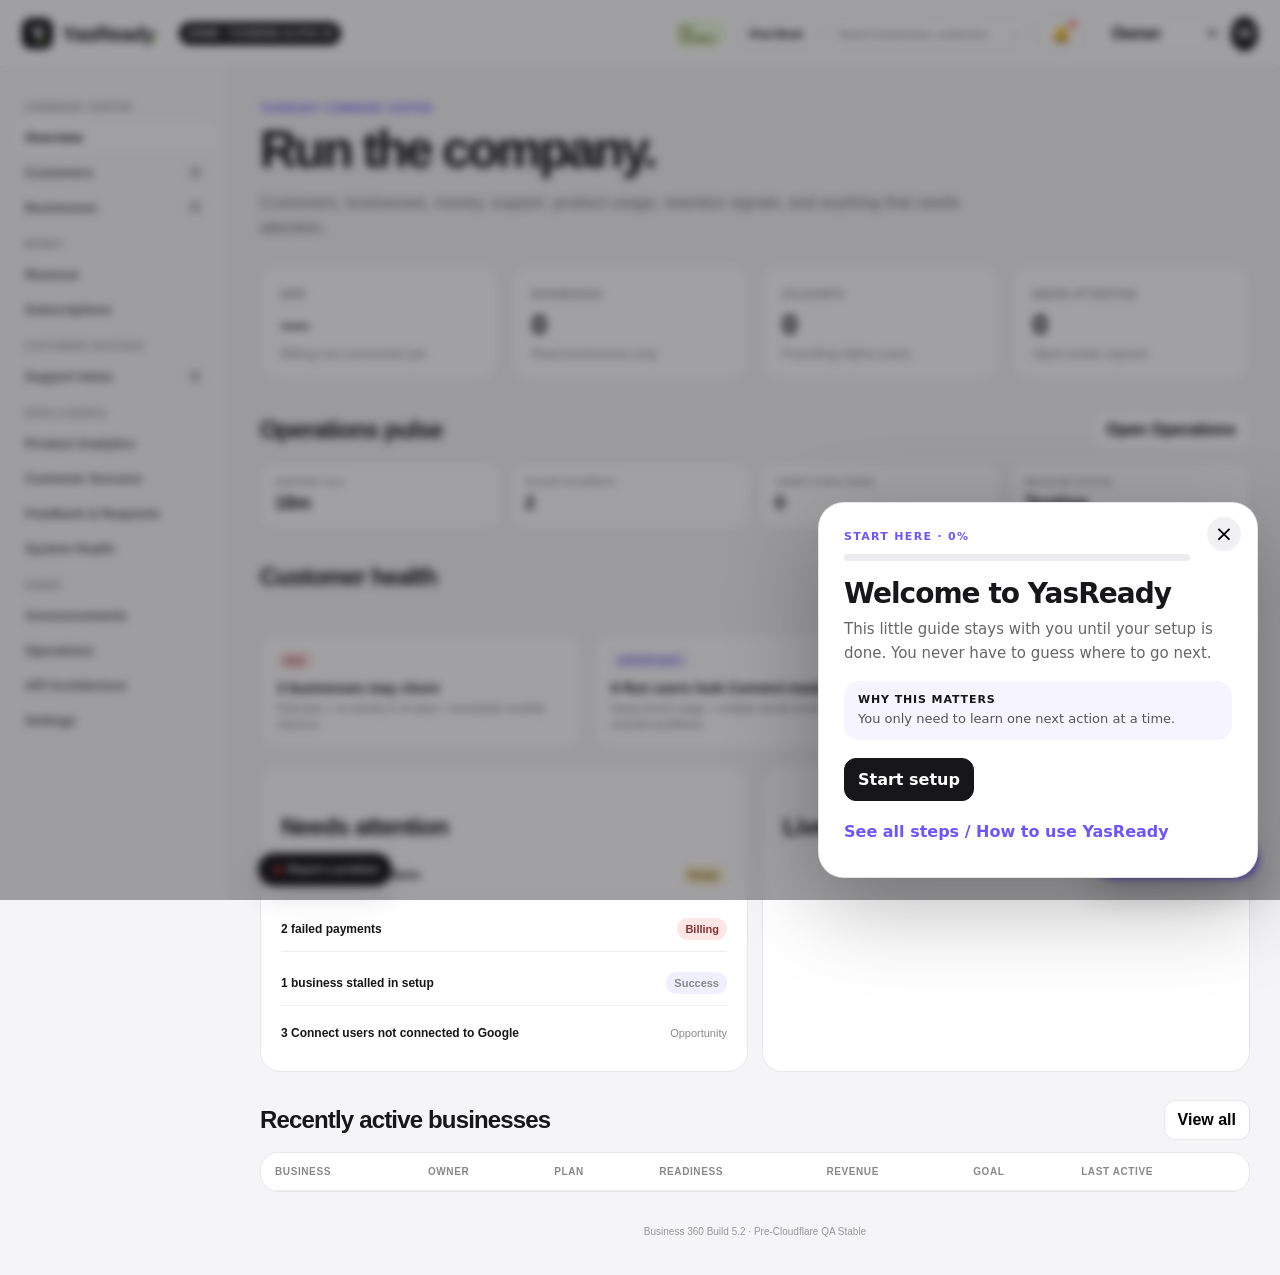
==== commit 7f1c888e: "Add files via upload" ====
--- a/index.html
+++ b/index.html
@@ -257,7 +257,8 @@
   .yrLiveFeedbackActions{justify-content:flex-start;margin-top:9px}
 }
 </style>
-<script src="yasready-cloud-config.js"></script><script src="yasready-cloud-client.js"></script><script src="yasready-platform-shell.js"></script></head>
+<script src="yasready-cloud-config.js"></script><script src="yasready-cloud-client.js"></script><script src="yasready-platform-shell.js"></script><link rel="stylesheet" href="yasready-guided-setup.css?v=6.0">
+</head>
 <body><div class="app">
 <div id="offlineBanner" class="offlineBanner">Offline simulation active — live YasReady data is unavailable.</div><header class="top"><div class="brand"><span class="brandMark" aria-hidden="true"><svg viewBox="0 0 64 64"><path d="M12 10h12l8 15 8-15h12L37 36v17H27V36z" fill="white"/><circle cx="50" cy="49" r="5.5" fill="#C6FF4A"/></svg></span><span>YasReady<span class="brandWordDot">.</span></span></div><div class="adminPill">ADMIN · FOUNDING ALPHA U5</div>
 <div class="topRight"><span class="adminModeBadge">QA STABLE</span><span class="ipadHint">IPAD COMMAND CENTER</span><button class="modeToggle" id="ipadModeToggle">iPad Mode</button><div class="globalSearch"><input id="globalSearchInput" placeholder="Search businesses, customers, support…  ⌘K"><span class="searchIcon">⌕</span></div><button class="notifyBtn" id="notifyBtn">🔔<span class="notifyDot"></span></button><select id="roleSelect" class="secondary btn"><option>Owner</option><option>Admin</option><option>Support</option><option>Read Only</option></select><div class="avatar">W</div></div></header>
@@ -658,4 +659,5 @@
 <script src="yasready-alpha-qa.js"></script><script>
 document.addEventListener('click',()=>setTimeout(()=>{if(document.getElementById('realOverviewMetrics'))hydrateRealOverview()},40));
 window.addEventListener('yasready:platform-ready',()=>setTimeout(()=>{if(document.getElementById('realOverviewMetrics'))hydrateRealOverview()},120));
-</script></body></html>+</script><script src="yasready-guided-setup.js?v=6.0"></script>
+</body></html>
--- a/yasready-guided-setup.css
+++ b/yasready-guided-setup.css
@@ -0,0 +1 @@
+#yrGuideChip{position:fixed;right:22px;bottom:22px;z-index:2147483000;border:0;border-radius:999px;background:#171719;color:#fff;padding:13px 17px;font:800 13px/1 system-ui,-apple-system,BlinkMacSystemFont,"Segoe UI",sans-serif;box-shadow:0 12px 35px rgba(0,0,0,.24);cursor:pointer;display:flex;gap:8px;align-items:center}#yrGuideChip:not(.done){background:#6d55ff}#yrGuideOverlay{position:fixed;inset:0;z-index:2147483001;display:none;font-family:system-ui,-apple-system,BlinkMacSystemFont,"Segoe UI",sans-serif}#yrGuideOverlay.open{display:block}.yrgBackdrop{position:absolute;inset:0;background:rgba(10,10,14,.38);backdrop-filter:blur(4px)}#yrGuideBox{position:absolute;right:22px;bottom:22px;width:min(440px,calc(100vw - 28px));max-height:calc(100vh - 44px);overflow:auto;background:#fff;color:#171719;border:1px solid rgba(0,0,0,.1);border-radius:26px;padding:25px;box-sizing:border-box;box-shadow:0 28px 90px rgba(0,0,0,.28)}.yrgClose{position:absolute;right:16px;top:14px;border:0;background:#f1f1f3;width:34px;height:34px;border-radius:50%;font-size:22px;cursor:pointer}.yrgEyebrow{font-size:11px;font-weight:900;letter-spacing:.12em;color:#6d55ff;margin:2px 42px 11px 0}.yrgProgress{height:7px;background:#ececf0;border-radius:999px;overflow:hidden;margin:0 42px 18px 0}.yrgProgress i{display:block;height:100%;background:#6d55ff;border-radius:inherit}.yrgProgress+h2,#yrGuideBox h2{font-size:28px;line-height:1.05;letter-spacing:-.035em;margin:0 0 10px}#yrGuideBox p{font-size:15px;line-height:1.55;color:#666;margin:0 0 16px}.yrgWhy{background:#f6f5ff;border-radius:15px;padding:12px 14px;margin:14px 0 18px}.yrgWhy strong,.yrgWhy span{display:block}.yrgWhy strong{font-size:11px;text-transform:uppercase;letter-spacing:.08em;margin-bottom:4px}.yrgWhy span{font-size:13px;line-height:1.4;color:#555}.yrgActions{display:flex;gap:8px;flex-wrap:wrap}.yrgActions button,.yrgAll{border:1px solid #ddd;background:#fff;border-radius:12px;padding:11px 13px;font-weight:800;cursor:pointer}.yrgActions .yrgPrimary{background:#171719;color:#fff;border-color:#171719}.yrgSkip{color:#777}.yrgAll{width:100%;margin-top:10px;background:transparent;color:#6d55ff;border:0;text-align:left;padding-left:0}.yrgList{display:grid;gap:8px;margin:16px 0}.yrgList button{display:grid;grid-template-columns:30px 1fr;gap:10px;text-align:left;border:1px solid #e4e4e7;background:#fff;border-radius:14px;padding:11px;cursor:pointer}.yrgList b{display:grid;place-items:center;width:28px;height:28px;border-radius:50%;background:#f0edff;color:#6d55ff}.yrgList strong,.yrgList small{display:block}.yrgList strong{font-size:13px;margin-bottom:3px}.yrgList small{font-size:11px;line-height:1.35;color:#777}@media(max-width:600px){#yrGuideChip{right:14px;bottom:14px}#yrGuideBox{right:14px;bottom:14px;width:calc(100vw - 28px);padding:22px}}
